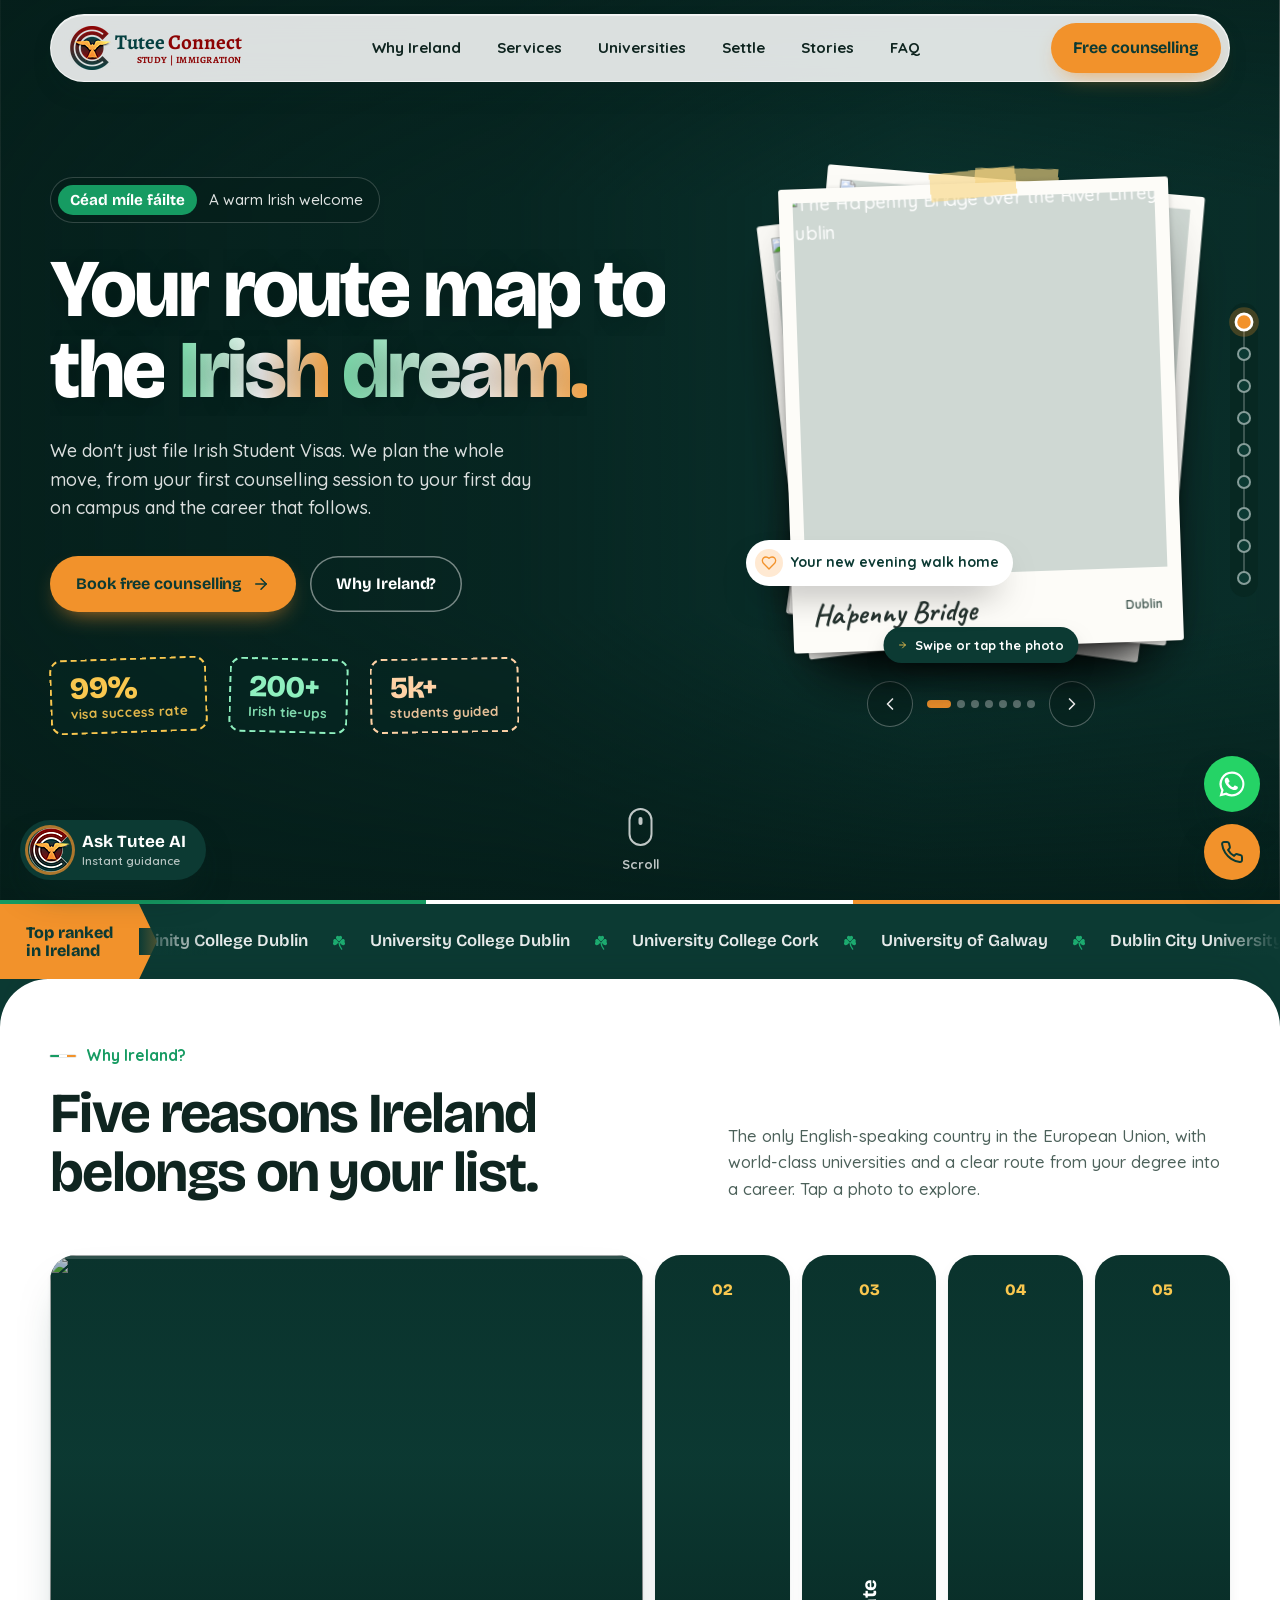
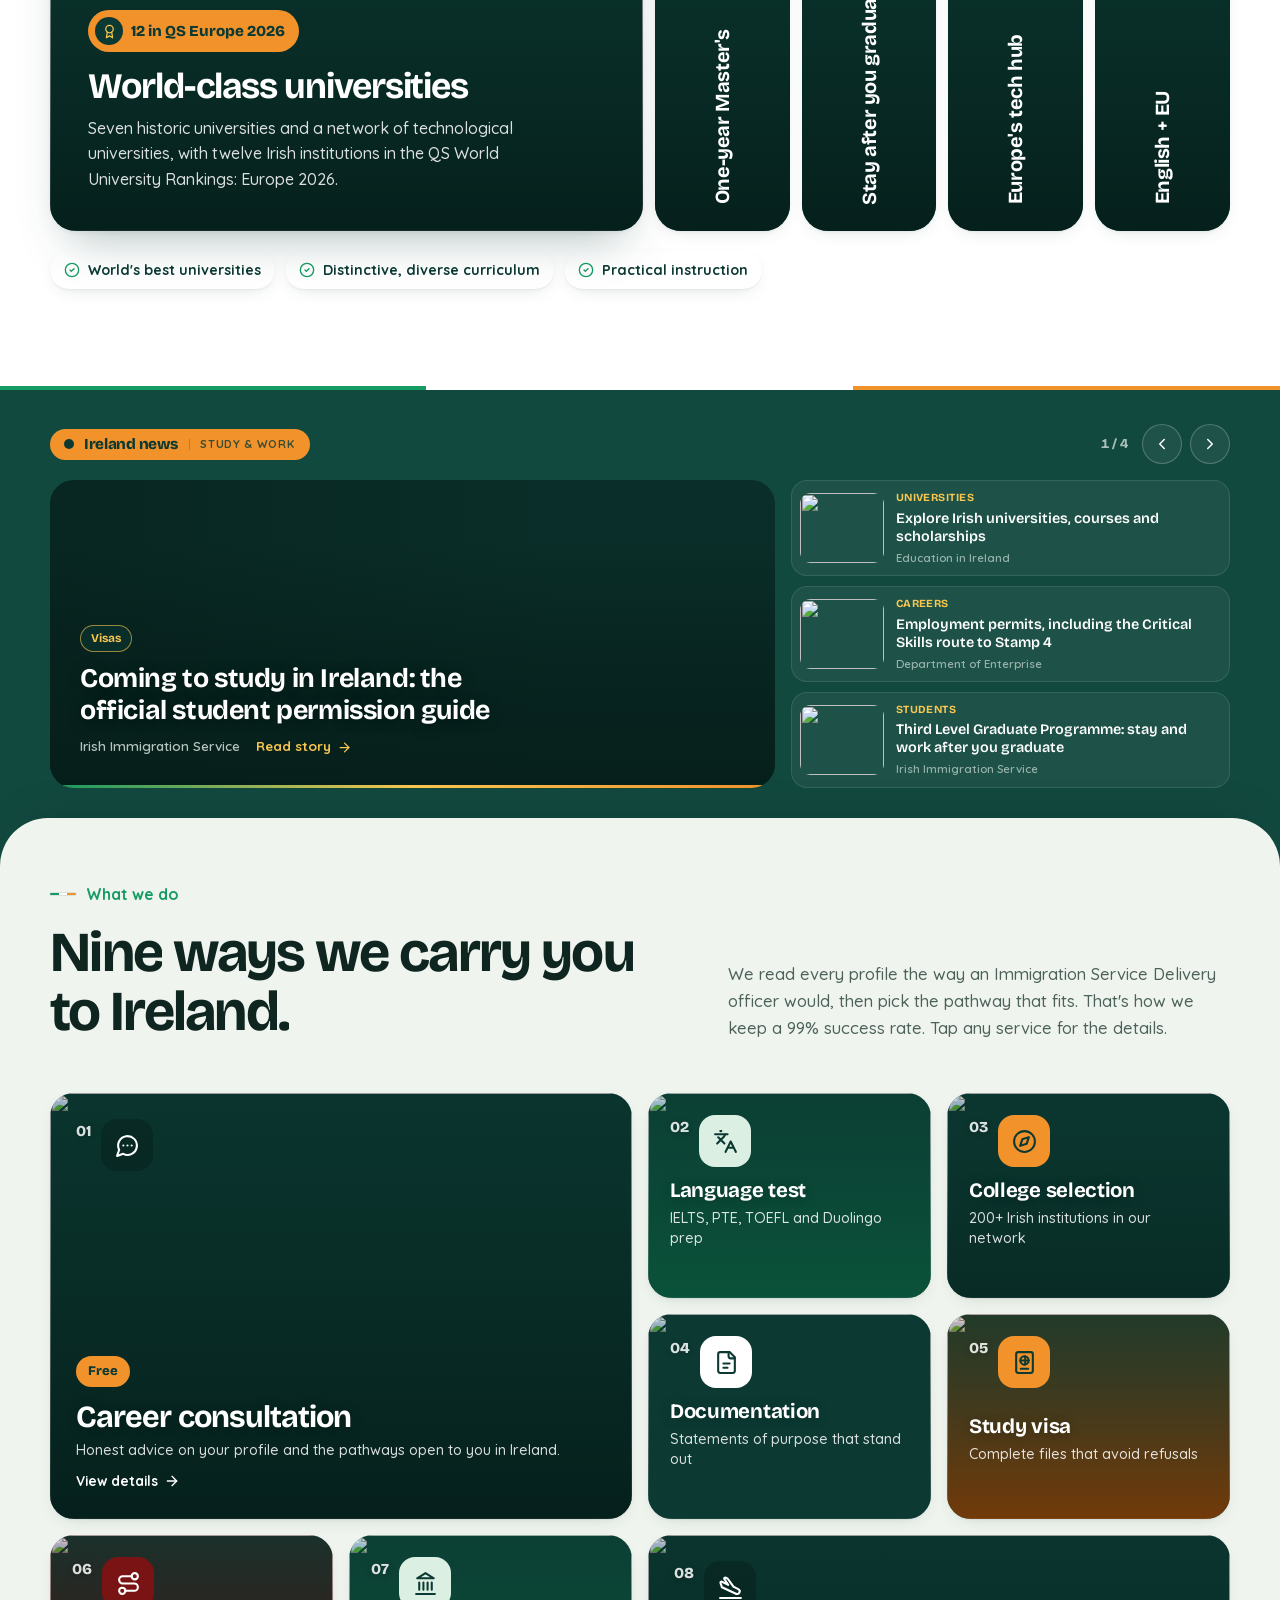
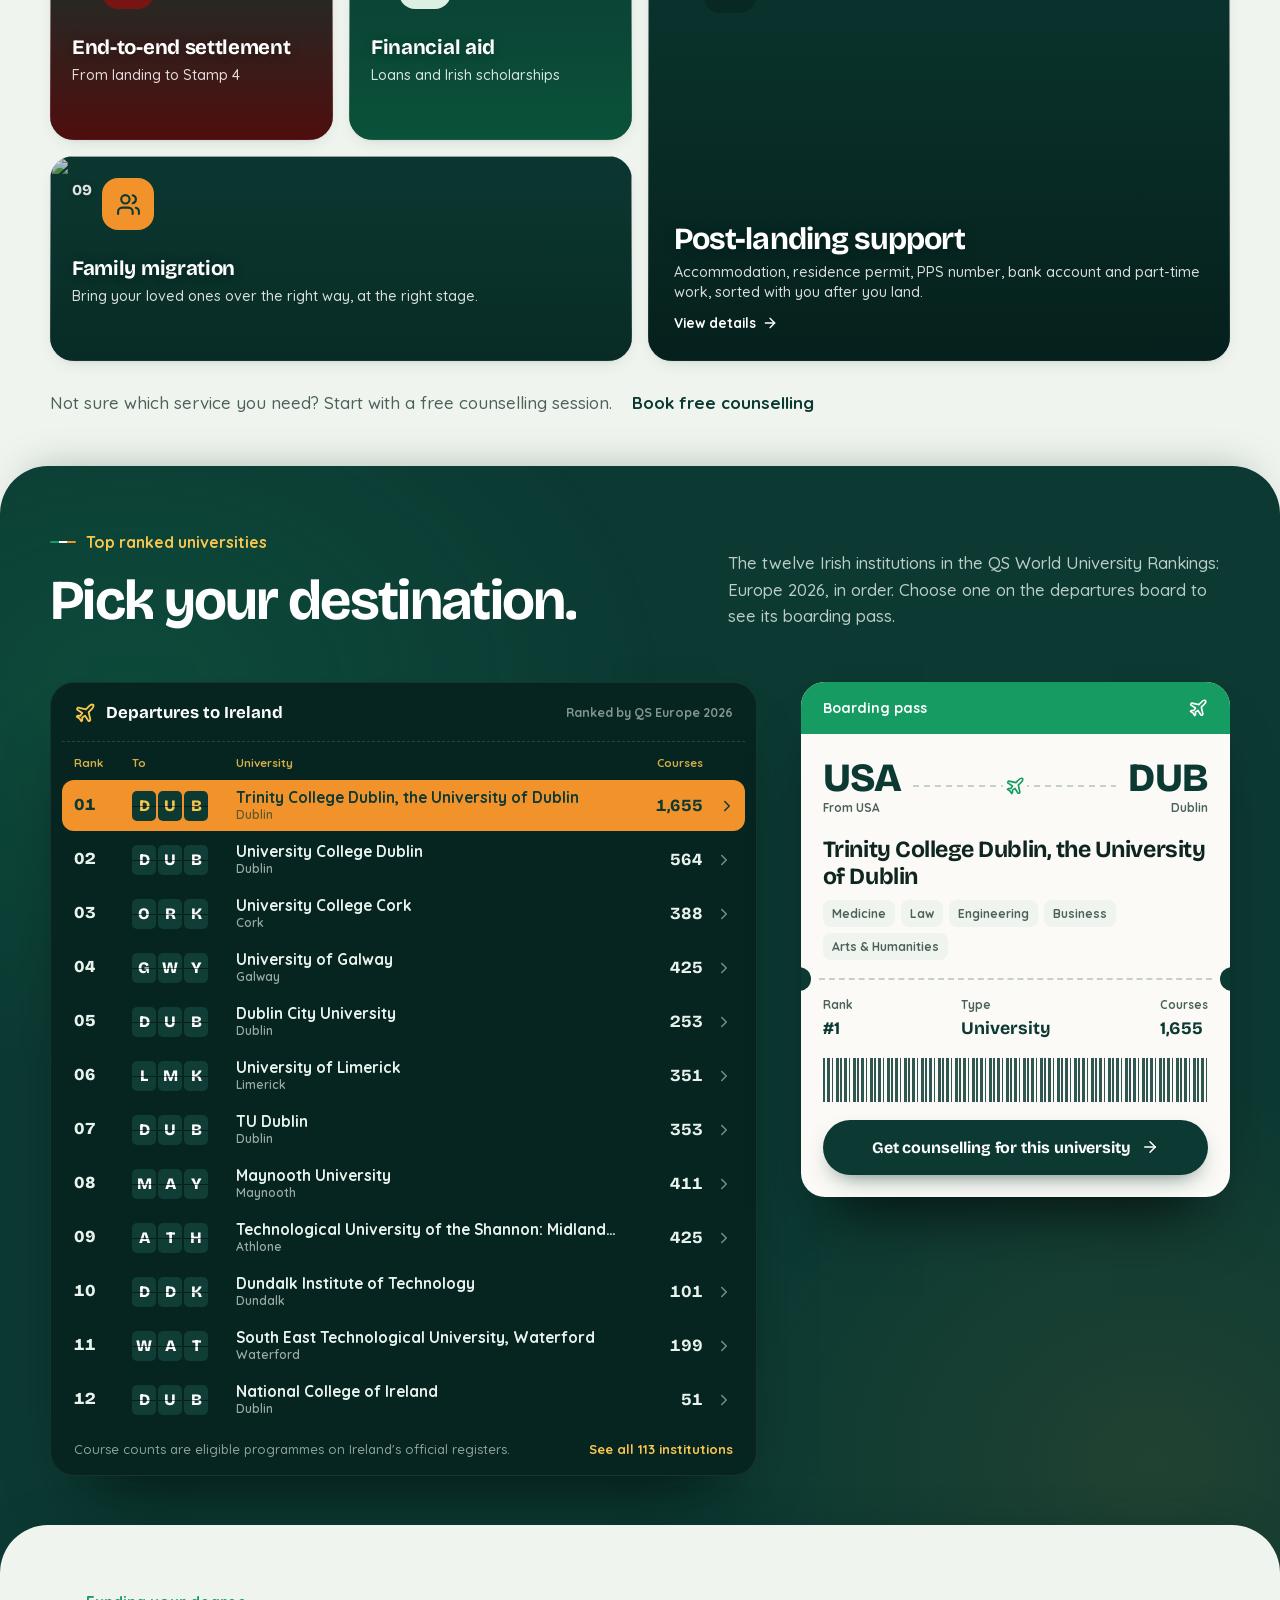
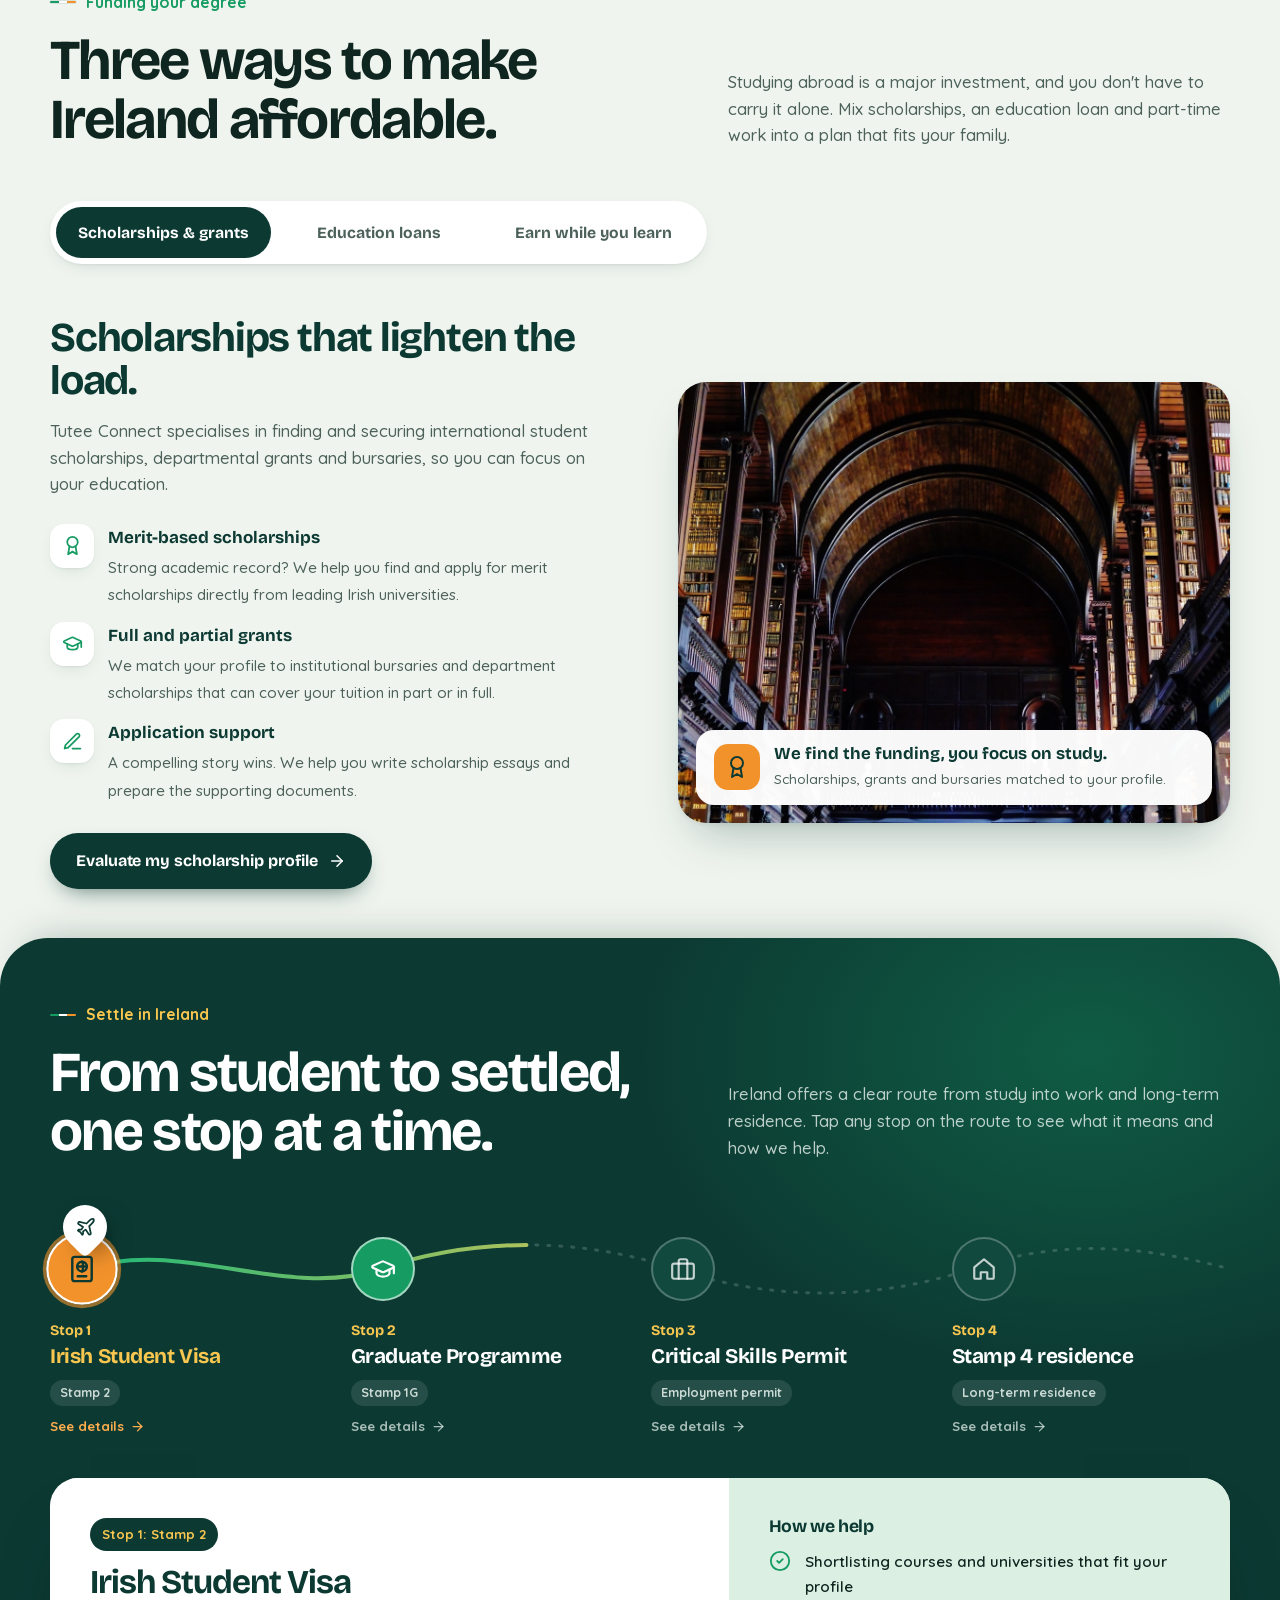
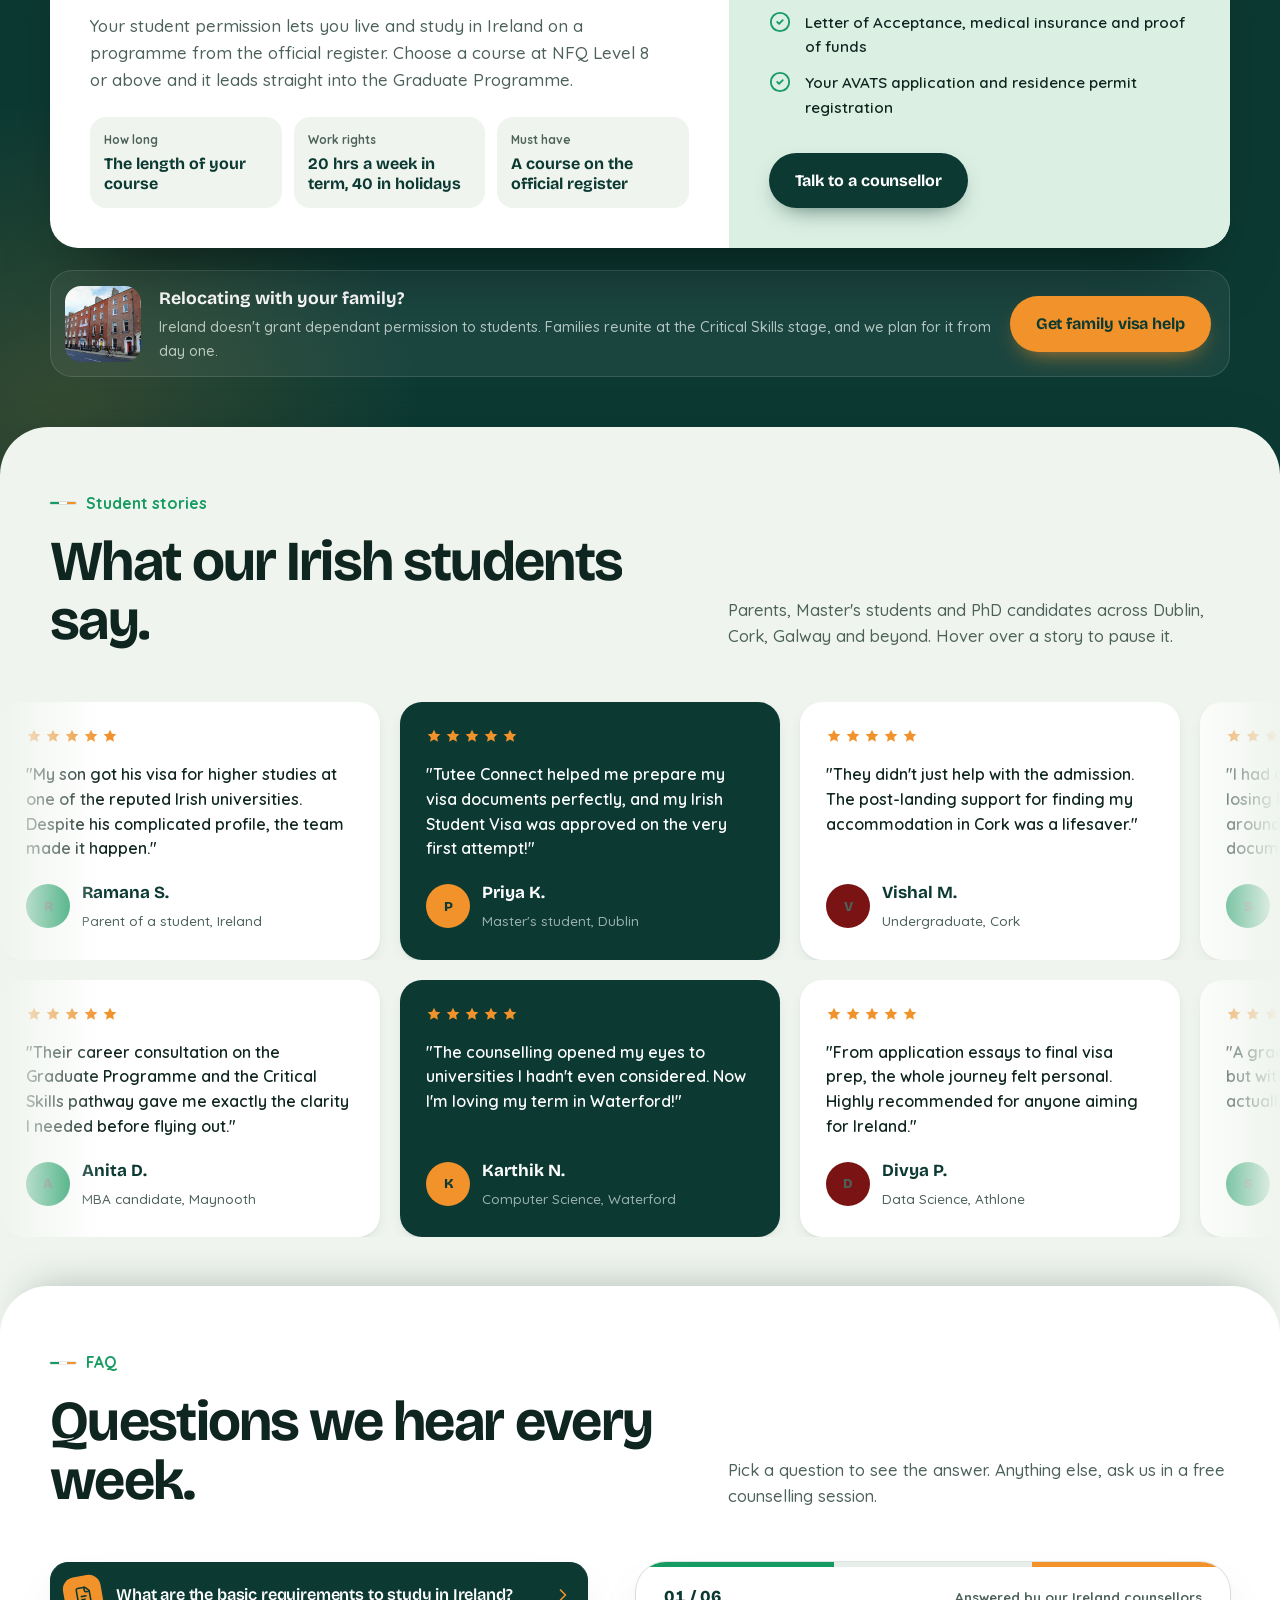
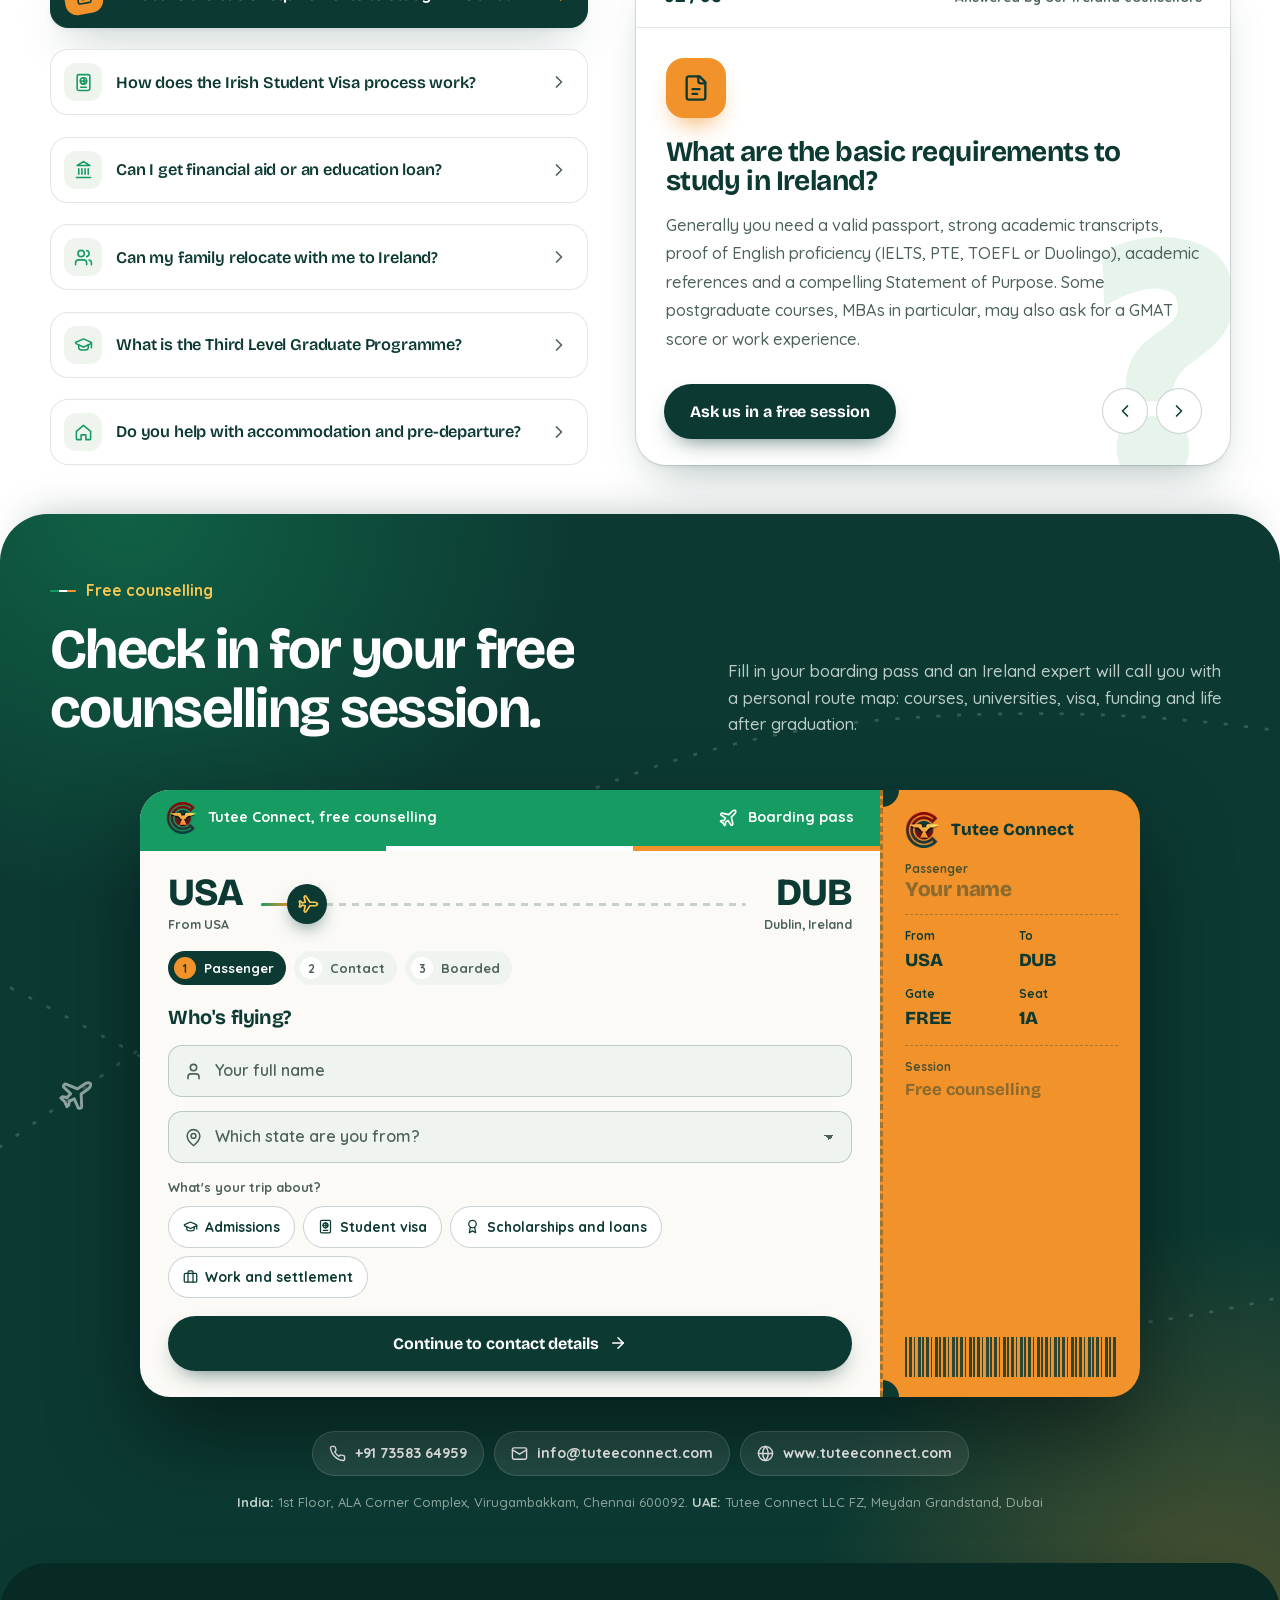
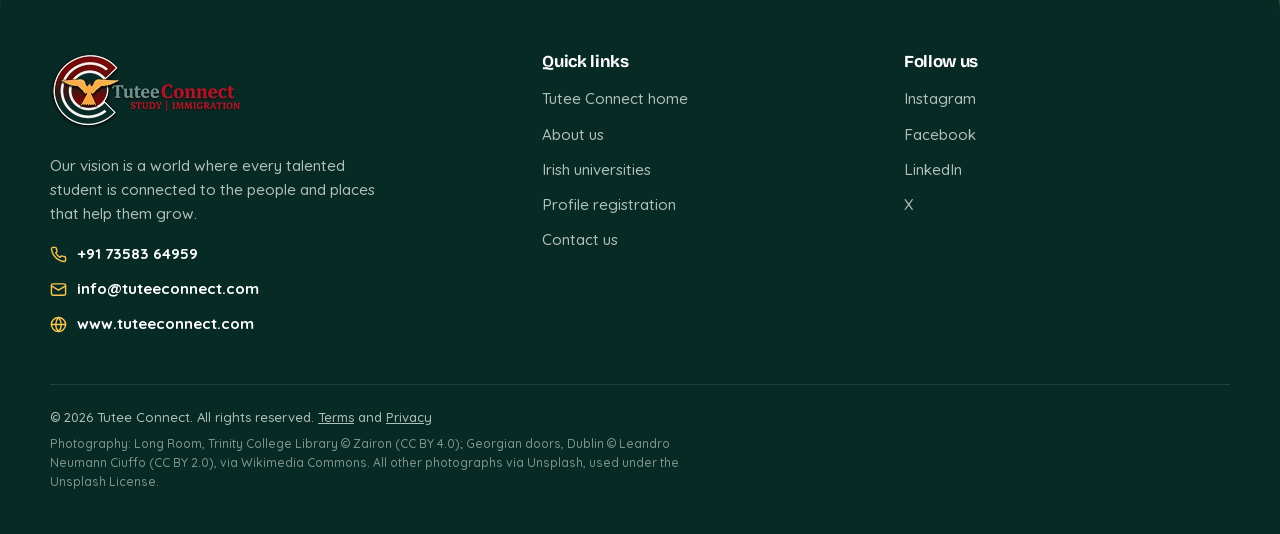
==== index.html @ f3177563 "News section Changed the UI for the news to a banner format with images." ====
<!DOCTYPE html>
<html lang="en" class="no-js">
<head>
  <meta charset="UTF-8">
  <meta name="viewport" content="width=device-width, initial-scale=1.0">
  <meta name="theme-color" content="#0c3a33">
  <title>Study in Ireland | Tutee Connect</title>
  <meta name="description" content="Ireland education experts. End-to-end guidance for Irish Student Visas, university admissions, scholarships, education loans and settlement, with a 99% visa success rate.">
  <link rel="icon" href="./assets/img/logo/favicon.ico" sizes="any">
  <link rel="icon" type="image/png" sizes="32x32" href="./assets/img/logo/favicon-32.png">
  <link rel="icon" type="image/png" sizes="192x192" href="./assets/img/logo/favicon-192.png">
  <link rel="apple-touch-icon" href="./assets/img/logo/apple-touch-icon.png">
  <meta property="og:type" content="website">
  <meta property="og:site_name" content="Tutee Connect">
  <meta property="og:title" content="Study in Ireland | Tutee Connect">
  <meta property="og:description" content="Ireland education experts. End-to-end guidance for Irish Student Visas, university admissions, scholarships, education loans and settlement, with a 99% visa success rate.">
  <meta property="og:image" content="./assets/img/logo/share.png">
  <meta property="og:image:width" content="1200">
  <meta property="og:image:height" content="630">
  <meta name="twitter:card" content="summary_large_image">
  <link rel="preconnect" href="https://fonts.googleapis.com">
  <link rel="preconnect" href="https://fonts.gstatic.com" crossorigin>
  <link rel="stylesheet" href="https://fonts.googleapis.com/css2?family=Alegreya:wght@700&family=Bricolage+Grotesque:opsz,wght@12..96,500..800&family=Caveat:wght@600;700&display=swap">
  <link rel="preload" href="./assets/fonts/quicksand-latin.woff2" as="font" type="font/woff2" crossorigin>
  <link rel="stylesheet" href="./assets/css/quicksand.css">
  <link rel="preconnect" href="https://images.unsplash.com">
  <link rel="stylesheet" href="./assets/css/site.css">
  <script src="./assets/js/boot.js"></script>
</head>
<body>
<a class="skip" href="#main">Skip to content</a>

<!-- Icon sprite -->
<svg width="0" height="0" style="position:absolute" aria-hidden="true" focusable="false">
  <defs>
    <symbol id="i-arrow" viewBox="0 0 24 24" fill="none" stroke="currentColor" stroke-width="2" stroke-linecap="round" stroke-linejoin="round"><path d="M5 12h14"/><path d="m12 5 7 7-7 7"/></symbol>
    <symbol id="i-menu" viewBox="0 0 24 24" fill="none" stroke="currentColor" stroke-width="2" stroke-linecap="round" stroke-linejoin="round"><path d="M4 7h16M4 12h16M4 17h10"/></symbol>
    <symbol id="i-x" viewBox="0 0 24 24" fill="none" stroke="currentColor" stroke-width="2" stroke-linecap="round" stroke-linejoin="round"><path d="M18 6 6 18M6 6l12 12"/></symbol>
    <symbol id="i-chev-r" viewBox="0 0 24 24" fill="none" stroke="currentColor" stroke-width="2" stroke-linecap="round" stroke-linejoin="round"><path d="m9 18 6-6-6-6"/></symbol>
    <symbol id="i-chev-l" viewBox="0 0 24 24" fill="none" stroke="currentColor" stroke-width="2" stroke-linecap="round" stroke-linejoin="round"><path d="m15 18-6-6 6-6"/></symbol>
    <symbol id="i-plus" viewBox="0 0 24 24" fill="none" stroke="currentColor" stroke-width="2.4" stroke-linecap="round" stroke-linejoin="round"><path d="M12 5v14M5 12h14"/></symbol>
    <symbol id="i-check" viewBox="0 0 24 24" fill="none" stroke="currentColor" stroke-width="3" stroke-linecap="round" stroke-linejoin="round"><path d="M20 6 9 17l-5-5"/></symbol>
    <symbol id="i-check-c" viewBox="0 0 24 24" fill="none" stroke="currentColor" stroke-width="2" stroke-linecap="round" stroke-linejoin="round"><circle cx="12" cy="12" r="10"/><path d="m9 12 2 2 4-4"/></symbol>
    <symbol id="i-alert" viewBox="0 0 24 24" fill="none" stroke="currentColor" stroke-width="2" stroke-linecap="round" stroke-linejoin="round"><circle cx="12" cy="12" r="10"/><path d="M12 8v4M12 16h.01"/></symbol>
    <symbol id="i-pin" viewBox="0 0 24 24" fill="none" stroke="currentColor" stroke-width="2" stroke-linecap="round" stroke-linejoin="round"><path d="M20 10c0 5-5.5 10.2-7.4 11.8a1 1 0 0 1-1.2 0C9.5 20.2 4 15 4 10a8 8 0 0 1 16 0"/><circle cx="12" cy="10" r="3"/></symbol>
    <symbol id="i-phone" viewBox="0 0 24 24" fill="none" stroke="currentColor" stroke-width="2" stroke-linecap="round" stroke-linejoin="round"><path d="M22 16.9v3a2 2 0 0 1-2.2 2 19.8 19.8 0 0 1-8.6-3.1 19.5 19.5 0 0 1-6-6A19.8 19.8 0 0 1 2.1 4.2 2 2 0 0 1 4.1 2h3a2 2 0 0 1 2 1.7c.1 1 .4 1.9.7 2.8a2 2 0 0 1-.5 2.1L8.1 9.9a16 16 0 0 0 6 6l1.3-1.3a2 2 0 0 1 2.1-.4c.9.3 1.8.6 2.8.7a2 2 0 0 1 1.7 2z"/></symbol>
    <symbol id="i-whatsapp" viewBox="0 0 24 24" fill="currentColor"><path d="M12 2a10 10 0 0 0-8.6 15.1L2 22l5-1.3A10 10 0 1 0 12 2zm0 1.8a8.2 8.2 0 1 1-4.2 15.2l-.3-.2-3 .8.8-2.9-.2-.3A8.2 8.2 0 0 1 12 3.8z"/><path d="M8.9 7.4c-.2-.5-.4-.5-.6-.5h-.5c-.2 0-.5.1-.7.3-.3.3-.9.9-.9 2.2s.9 2.5 1 2.7c.1.2 1.8 2.9 4.5 4 2.2.9 2.7.7 3.1.6.5 0 1.5-.6 1.7-1.2.2-.6.2-1.1.2-1.2-.1-.1-.2-.2-.5-.3l-1.7-.8c-.2-.1-.4-.1-.6.1l-.8 1c-.1.2-.3.2-.5.1-.3-.1-1.1-.4-2-1.3-.8-.7-1.3-1.5-1.4-1.8-.2-.3 0-.4.1-.5l.4-.4.3-.4c.1-.2 0-.3 0-.5z"/></symbol>
    <symbol id="i-mail" viewBox="0 0 24 24" fill="none" stroke="currentColor" stroke-width="2" stroke-linecap="round" stroke-linejoin="round"><rect x="2" y="4" width="20" height="16" rx="2"/><path d="m22 7-10 6L2 7"/></symbol>
    <symbol id="i-user" viewBox="0 0 24 24" fill="none" stroke="currentColor" stroke-width="2" stroke-linecap="round" stroke-linejoin="round"><path d="M19 21v-2a4 4 0 0 0-4-4H9a4 4 0 0 0-4 4v2"/><circle cx="12" cy="7" r="4"/></symbol>
    <symbol id="i-globe" viewBox="0 0 24 24" fill="none" stroke="currentColor" stroke-width="2" stroke-linecap="round" stroke-linejoin="round"><circle cx="12" cy="12" r="10"/><path d="M12 2a14.5 14.5 0 0 0 0 20 14.5 14.5 0 0 0 0-20M2 12h20"/></symbol>
    <symbol id="i-send" viewBox="0 0 24 24" fill="none" stroke="currentColor" stroke-width="2" stroke-linecap="round" stroke-linejoin="round"><path d="M14.5 21.7a.5.5 0 0 0 .9 0L22 2.6a.5.5 0 0 0-.6-.6L2.3 8.6a.5.5 0 0 0 0 .9l7.9 3.2a2 2 0 0 1 1.1 1.1z"/><path d="M21.9 2.1 11 13"/></symbol>
    <symbol id="i-refresh" viewBox="0 0 24 24" fill="none" stroke="currentColor" stroke-width="2" stroke-linecap="round" stroke-linejoin="round"><path d="M3 12a9 9 0 1 0 9-9 9.8 9.8 0 0 0-6.7 2.7L3 8"/><path d="M3 3v5h5"/></symbol>
    <symbol id="i-msg" viewBox="0 0 24 24" fill="none" stroke="currentColor" stroke-width="2" stroke-linecap="round" stroke-linejoin="round"><path d="M7.9 20A9 9 0 1 0 4 16.1L2 22Z"/><path d="M8 12h.01M12 12h.01M16 12h.01"/></symbol>
    <symbol id="i-lang" viewBox="0 0 24 24" fill="none" stroke="currentColor" stroke-width="2" stroke-linecap="round" stroke-linejoin="round"><path d="m5 8 6 6M4 14l6-6 2-3M2 5h12M7 2h1M22 22l-5-10-5 10M14 18h6"/></symbol>
    <symbol id="i-compass" viewBox="0 0 24 24" fill="none" stroke="currentColor" stroke-width="2" stroke-linecap="round" stroke-linejoin="round"><circle cx="12" cy="12" r="10"/><path d="m16.2 7.8-2.1 6.3-6.3 2.1 2.1-6.3z"/></symbol>
    <symbol id="i-file" viewBox="0 0 24 24" fill="none" stroke="currentColor" stroke-width="2" stroke-linecap="round" stroke-linejoin="round"><path d="M15 2H6a2 2 0 0 0-2 2v16a2 2 0 0 0 2 2h12a2 2 0 0 0 2-2V7Z"/><path d="M14 2v4a2 2 0 0 0 2 2h4M9 13h6M9 17h4"/></symbol>
    <symbol id="i-passport" viewBox="0 0 24 24" fill="none" stroke="currentColor" stroke-width="2" stroke-linecap="round" stroke-linejoin="round"><rect x="4" y="2" width="16" height="20" rx="2"/><circle cx="12" cy="10" r="4"/><path d="M8 10h8M12 6c1.2 1.2 1.2 6.8 0 8M8.5 18h7"/></symbol>
    <symbol id="i-route" viewBox="0 0 24 24" fill="none" stroke="currentColor" stroke-width="2" stroke-linecap="round" stroke-linejoin="round"><circle cx="6" cy="19" r="3"/><path d="M9 19h8.5a3.5 3.5 0 0 0 0-7h-11a3.5 3.5 0 0 1 0-7H15"/><circle cx="18" cy="5" r="3"/></symbol>
    <symbol id="i-landmark" viewBox="0 0 24 24" fill="none" stroke="currentColor" stroke-width="2" stroke-linecap="round" stroke-linejoin="round"><path d="M3 22h18M6 18v-7M10 18v-7M14 18v-7M18 18v-7M12 2l8 5H4z"/></symbol>
    <symbol id="i-landing" viewBox="0 0 24 24" fill="none" stroke="currentColor" stroke-width="2" stroke-linecap="round" stroke-linejoin="round"><path d="M2 22h20"/><path d="M3.8 11.8 2.4 7.7a1 1 0 0 1 1.4-1.2l2.6 1.3 3.4 1.7L6 3.8a1 1 0 0 1 1.4-1.2l2 1 5.4 7.6 4.6 2.3a2.5 2.5 0 0 1-2.2 4.5z"/></symbol>
    <symbol id="i-users" viewBox="0 0 24 24" fill="none" stroke="currentColor" stroke-width="2" stroke-linecap="round" stroke-linejoin="round"><path d="M16 21v-2a4 4 0 0 0-4-4H6a4 4 0 0 0-4 4v2"/><circle cx="9" cy="7" r="4"/><path d="M16 3.1a4 4 0 0 1 0 7.8M22 21v-2a4 4 0 0 0-3-3.9"/></symbol>
    <symbol id="i-cap" viewBox="0 0 24 24" fill="none" stroke="currentColor" stroke-width="2" stroke-linecap="round" stroke-linejoin="round"><path d="M21.4 10.9a1 1 0 0 0 0-1.8L12.8 5.2a2 2 0 0 0-1.7 0L2.6 9.1a1 1 0 0 0 0 1.8l8.6 3.9a2 2 0 0 0 1.7 0z"/><path d="M22 10v6M6 12.5V16a6 3 0 0 0 12 0v-3.5"/></symbol>
    <symbol id="i-briefcase" viewBox="0 0 24 24" fill="none" stroke="currentColor" stroke-width="2" stroke-linecap="round" stroke-linejoin="round"><rect x="2" y="7" width="20" height="14" rx="2"/><path d="M16 21V5a2 2 0 0 0-2-2h-4a2 2 0 0 0-2 2v16"/></symbol>
    <symbol id="i-home" viewBox="0 0 24 24" fill="none" stroke="currentColor" stroke-width="2" stroke-linecap="round" stroke-linejoin="round"><path d="M3 10.5 12 3l9 7.5V20a1 1 0 0 1-1 1h-5v-6H9v6H4a1 1 0 0 1-1-1z"/></symbol>
    <symbol id="i-award" viewBox="0 0 24 24" fill="none" stroke="currentColor" stroke-width="2" stroke-linecap="round" stroke-linejoin="round"><circle cx="12" cy="8" r="6"/><path d="M15.5 12.9 17 22l-5-3-5 3 1.5-9.1"/></symbol>
    <symbol id="i-pen" viewBox="0 0 24 24" fill="none" stroke="currentColor" stroke-width="2" stroke-linecap="round" stroke-linejoin="round"><path d="M12 20h9"/><path d="M16.4 3.6a2.1 2.1 0 1 1 3 3L7 19l-4 1 1-4Z"/></symbol>
    <symbol id="i-clock" viewBox="0 0 24 24" fill="none" stroke="currentColor" stroke-width="2" stroke-linecap="round" stroke-linejoin="round"><circle cx="12" cy="12" r="10"/><path d="M12 6v6l4 2"/></symbol>
    <symbol id="i-trend" viewBox="0 0 24 24" fill="none" stroke="currentColor" stroke-width="2" stroke-linecap="round" stroke-linejoin="round"><path d="M22 7 13.5 15.5 8.5 10.5 2 17"/><path d="M16 7h6v6"/></symbol>
    <symbol id="i-shield" viewBox="0 0 24 24" fill="none" stroke="currentColor" stroke-width="2" stroke-linecap="round" stroke-linejoin="round"><path d="M20 13c0 5-3.5 7.5-7.7 9a1 1 0 0 1-.7 0C7.5 20.5 4 18 4 13V6a1 1 0 0 1 1-1c2 0 4.5-1.2 6.2-2.7a1.2 1.2 0 0 1 1.5 0C14.5 3.8 17 5 19 5a1 1 0 0 1 1 1z"/><path d="m9 12 2 2 4-4"/></symbol>
    <symbol id="i-heart" viewBox="0 0 24 24" fill="none" stroke="currentColor" stroke-width="2" stroke-linecap="round" stroke-linejoin="round"><path d="M19 14c1.5-1.5 3-3.2 3-5.5A5.5 5.5 0 0 0 16.5 3c-1.8 0-3 .5-4.5 2-1.5-1.5-2.7-2-4.5-2A5.5 5.5 0 0 0 2 8.5c0 2.3 1.5 4 3 5.5l7 7Z"/></symbol>
    <symbol id="i-flask" viewBox="0 0 24 24" fill="none" stroke="currentColor" stroke-width="2" stroke-linecap="round" stroke-linejoin="round"><path d="M10 2v7.5L4.5 19A2 2 0 0 0 6.2 22h11.6a2 2 0 0 0 1.7-3L14 9.5V2M8.5 2h7M7 16h10"/></symbol>
    <symbol id="i-book" viewBox="0 0 24 24" fill="none" stroke="currentColor" stroke-width="2" stroke-linecap="round" stroke-linejoin="round"><path d="M2 4h6a4 4 0 0 1 4 4v14a3 3 0 0 0-3-3H2zM22 4h-6a4 4 0 0 0-4 4v14a3 3 0 0 1 3-3h7z"/></symbol>
    <symbol id="i-plane" viewBox="0 0 24 24" fill="none" stroke="currentColor" stroke-width="2" stroke-linecap="round" stroke-linejoin="round"><path d="M17.8 19.2 16 11l3.5-3.5C21 6 21.5 4 21 3c-1-.5-3 0-4.5 1.5L13 8 4.8 6.2c-.5-.1-.9.1-1.1.5l-.3.5c-.2.5-.1 1 .3 1.3L9 12l-2 3H4l-1 1 3 2 2 3 1-1v-3l3-2 3.5 5.3c.3.4.8.5 1.3.3l.5-.2c.4-.3.6-.7.5-1.2z"/></symbol>
    <symbol id="i-up" viewBox="0 0 24 24" fill="none" stroke="currentColor" stroke-width="2" stroke-linecap="round" stroke-linejoin="round"><path d="m5 12 7-7 7 7M12 19V5"/></symbol>
    <symbol id="i-star" viewBox="0 0 24 24"><path fill="currentColor" d="M12 2.5l2.9 6 6.6.9-4.8 4.6 1.2 6.5L12 17.4l-5.9 3.1 1.2-6.5L2.5 9.4l6.6-.9z"/></symbol>
    <symbol id="i-shamrock" viewBox="0 0 24 24"><g fill="currentColor"><path d="M12 11.2C9.6 9.5 7.9 8 7.9 6.1a2.3 2.3 0 0 1 4.1-1.4 2.3 2.3 0 0 1 4.1 1.4c0 1.9-1.7 3.4-4.1 5.1z"/><path d="M11.4 12.6c-1.9 2.2-3.6 3.8-5.5 3.6a2.3 2.3 0 0 1-1-4.2 2.3 2.3 0 0 1 1.6-3.9c1.9.2 3.3 2 4.9 4.5z"/><path d="M12.6 12.6c1.9 2.2 3.6 3.8 5.5 3.6a2.3 2.3 0 0 0 1-4.2 2.3 2.3 0 0 0-1.6-3.9c-1.9.2-3.3 2-4.9 4.5z"/></g><path d="M12 12.5c.3 3.6 1.4 6.6 3.6 9" fill="none" stroke="currentColor" stroke-width="1.8" stroke-linecap="round"/></symbol>
    <symbol id="i-knot" viewBox="0 0 100 100" fill="none" stroke="currentColor" stroke-width="3" stroke-linecap="round"><g id="knot-arm"><path d="M50 50c0-12 9-20 19-20s16 7 16 15-6 13-12 13-10-4-10-9 3-7 6-7"/></g><use href="#knot-arm" transform="rotate(120 50 50)"/><use href="#knot-arm" transform="rotate(240 50 50)"/><circle cx="50" cy="50" r="46" stroke-dasharray="2 7"/></symbol>
  </defs>
</svg>

<div class="progress" aria-hidden="true"></div>

<header class="header" data-header>
  <div class="wrap">
    <div class="header__bar">
      <a class="header__logo" href="./index.html" data-scroll-to="top" aria-label="Tutee Connect home"><img class="header__mark" src="./assets/img/logo/icon-44.png" srcset="./assets/img/logo/icon-44.png 1x, ./assets/img/logo/icon-88.png 2x, ./assets/img/logo/icon-132.png 3x" alt="" width="44" height="44"><span class="wordmark" aria-hidden="true"><span class="wordmark__name"><b>Tutee</b> <i>Connect</i></span><span class="wordmark__tag">STUDY | IMMIGRATION</span></span></a>
      <nav class="nav" aria-label="Main">
        <a href="#why" data-scroll-to="why" data-nav="why">Why Ireland</a>
        <a href="#services" data-scroll-to="services" data-nav="services">Services</a>
        <a href="#universities" data-scroll-to="universities" data-nav="universities">Universities</a>
        <a href="#relocate" data-scroll-to="relocate" data-nav="relocate">Settle</a>
        <a href="#testimonials" data-scroll-to="testimonials" data-nav="testimonials">Stories</a>
        <a href="#faq" data-scroll-to="faq" data-nav="faq">FAQ</a>
      </nav>
      <a class="btn header__cta" href="#contact" data-scroll-to="contact">Free counselling</a>
      <button class="menu-btn" type="button" data-menu-open aria-label="Open menu" aria-expanded="false"><svg><use href="#i-menu"/></svg></button>
    </div>
  </div>
</header>

<div class="drawer" data-drawer aria-hidden="true">
  <div class="drawer__scrim" data-menu-close></div>
  <div class="drawer__panel" role="dialog" aria-label="Menu">
    <div class="drawer__top"><span>Menu</span><button class="drawer__close" type="button" data-menu-close aria-label="Close menu"><svg><use href="#i-x"/></svg></button></div>
    <nav aria-label="Mobile">
      <a href="#why" data-scroll-to="why">Why Ireland</a>
      <a href="#services" data-scroll-to="services">Services</a>
      <a href="#universities" data-scroll-to="universities">Universities</a>
      <a href="#relocate" data-scroll-to="relocate">Settle in Ireland</a>
      <a href="#testimonials" data-scroll-to="testimonials">Stories</a>
      <a href="#faq" data-scroll-to="faq">FAQ</a>
    </nav>
    <a class="btn btn--block" href="#contact" data-scroll-to="contact">Free counselling</a>
  </div>
</div>

<nav class="rail" data-rail aria-label="Page sections">
  <i class="rail__fill"></i>
  <ol>
    <li><a href="#home" data-scroll-to="home"><span>Welcome</span></a></li>
    <li><a href="#why" data-scroll-to="why"><span>Why Ireland</span></a></li>
    <li><a href="#services" data-scroll-to="services"><span>What we do</span></a></li>
    <li><a href="#universities" data-scroll-to="universities"><span>Universities</span></a></li>
    <li><a href="#funding" data-scroll-to="funding"><span>Funding</span></a></li>
    <li><a href="#relocate" data-scroll-to="relocate"><span>Settle</span></a></li>
    <li><a href="#testimonials" data-scroll-to="testimonials"><span>Stories</span></a></li>
    <li><a href="#faq" data-scroll-to="faq"><span>FAQ</span></a></li>
    <li><a href="#contact" data-scroll-to="contact"><span>Free counselling</span></a></li>
  </ol>
</nav>

<main id="main">

<!-- ======================= HERO ======================= -->
<section class="hero" id="home" data-hero data-dark>
  <div class="hero__bg" aria-hidden="true" data-hero-fx>
    <img crossorigin="anonymous" src="https://images.unsplash.com/photo-1591387091135-1bd5a83d27ab?auto=format&fit=crop&q=80&w=2560" srcset="https://images.unsplash.com/photo-1591387091135-1bd5a83d27ab?auto=format&fit=crop&q=80&w=1280 1280w, https://images.unsplash.com/photo-1591387091135-1bd5a83d27ab?auto=format&fit=crop&q=80&w=1920 1920w, https://images.unsplash.com/photo-1591387091135-1bd5a83d27ab?auto=format&fit=crop&q=80&w=2560 2560w, https://images.unsplash.com/photo-1591387091135-1bd5a83d27ab?auto=format&fit=crop&q=80&w=3400 3400w" sizes="100vw" alt="" fetchpriority="high">
  </div>
  <div class="hero__shade" aria-hidden="true"></div>

  <div class="wrap">
    <div class="hero__grid">
      <div class="hero__copy">
        <p class="hero__welcome"><b lang="ga">Céad míle fáilte</b> A warm Irish welcome</p>
        <h1 class="h-xl split" data-split>Your route map to the <span class="tri">Irish dream.</span></h1>
        <p class="hero__lede" data-reveal style="--d:500">We don't just file Irish Student Visas. We plan the whole move, from your first counselling session to your first day on campus and the career that follows.</p>
        <div class="hero__ctas" data-reveal style="--d:650">
          <a class="btn" href="#contact" data-scroll-to="contact" data-magnetic>Book free counselling <svg><use href="#i-arrow"/></svg></a>
          <a class="btn btn--ghost" href="#why" data-scroll-to="why">Why Ireland?</a>
        </div>
        <div class="stamps" data-stamps>
          <div class="stamp"><strong data-count="99" data-suffix="%">99%</strong><span>visa success rate</span></div>
          <div class="stamp"><strong data-count="200" data-suffix="+">200+</strong><span>Irish tie-ups</span></div>
          <div class="stamp"><strong data-count="5" data-suffix="k+">5k+</strong><span>students guided</span></div>
        </div>
      </div>

      <div class="deck" data-deck data-reveal="scale" style="--d:300">
        <div class="deck__stage" data-deck-stage tabindex="0" role="group" aria-roledescription="carousel" aria-label="Photos of Ireland. Swipe, click or use the arrow keys to see the next photo.">
          <figure class="polaroid" data-place="Dublin" data-line="Your new evening walk home"><div class="polaroid__img"><img src="https://images.unsplash.com/photo-1663509851482-56ffbd1cf076?auto=format&fit=crop&w=800&h=860&q=72" srcset="https://images.unsplash.com/photo-1663509851482-56ffbd1cf076?auto=format&fit=crop&w=400&h=430&q=72 400w, https://images.unsplash.com/photo-1663509851482-56ffbd1cf076?auto=format&fit=crop&w=600&h=645&q=72 600w, https://images.unsplash.com/photo-1663509851482-56ffbd1cf076?auto=format&fit=crop&w=800&h=860&q=72 800w" sizes="(max-width: 900px) min(80vw, 330px), 390px" alt="The Ha'penny Bridge over the River Liffey, Dublin" draggable="false"></div><figcaption><span>Ha'penny Bridge</span><small>Dublin</small></figcaption></figure>
          <figure class="polaroid" data-place="Trinity College" data-line="Lectures on a campus founded in 1592"><div class="polaroid__img"><img decoding="async" src="https://images.unsplash.com/photo-1651348317504-9513c52e155c?auto=format&fit=crop&w=800&h=860&q=72" srcset="https://images.unsplash.com/photo-1651348317504-9513c52e155c?auto=format&fit=crop&w=400&h=430&q=72 400w, https://images.unsplash.com/photo-1651348317504-9513c52e155c?auto=format&fit=crop&w=600&h=645&q=72 600w, https://images.unsplash.com/photo-1651348317504-9513c52e155c?auto=format&fit=crop&w=800&h=860&q=72 800w" sizes="(max-width: 900px) min(80vw, 330px), 390px" alt="The Campanile at Trinity College Dublin" draggable="false" loading="lazy"></div><figcaption><span>Trinity College</span><small>Dublin</small></figcaption></figure>
          <figure class="polaroid" data-place="Galway" data-line="Weekend plans, sorted"><div class="polaroid__img"><img decoding="async" src="https://images.unsplash.com/photo-1511121798969-a32ea4d37a09?auto=format&fit=crop&w=800&h=860&q=72" srcset="https://images.unsplash.com/photo-1511121798969-a32ea4d37a09?auto=format&fit=crop&w=400&h=430&q=72 400w, https://images.unsplash.com/photo-1511121798969-a32ea4d37a09?auto=format&fit=crop&w=600&h=645&q=72 600w, https://images.unsplash.com/photo-1511121798969-a32ea4d37a09?auto=format&fit=crop&w=800&h=860&q=72 800w" sizes="(max-width: 900px) min(80vw, 330px), 390px" alt="Colourful houses along the Long Walk, Galway" draggable="false" loading="lazy"></div><figcaption><span>The Long Walk</span><small>Galway</small></figcaption></figure>
          <figure class="polaroid" data-place="Connemara" data-line="Day trips straight out of a fairytale"><div class="polaroid__img"><img decoding="async" src="https://images.unsplash.com/photo-1686586351889-3dd1d9562913?auto=format&fit=crop&w=800&h=860&q=72" srcset="https://images.unsplash.com/photo-1686586351889-3dd1d9562913?auto=format&fit=crop&w=400&h=430&q=72 400w, https://images.unsplash.com/photo-1686586351889-3dd1d9562913?auto=format&fit=crop&w=600&h=645&q=72 600w, https://images.unsplash.com/photo-1686586351889-3dd1d9562913?auto=format&fit=crop&w=800&h=860&q=72 800w" sizes="(max-width: 900px) min(80vw, 330px), 390px" alt="Kylemore Abbey beside its lake in Connemara" draggable="false" loading="lazy"></div><figcaption><span>Kylemore Abbey</span><small>Connemara</small></figcaption></figure>
          <figure class="polaroid" data-place="Cork" data-line="Ireland's most colourful harbour"><div class="polaroid__img"><img decoding="async" src="https://images.unsplash.com/photo-1590089415225-401ed6f9db8e?auto=format&fit=crop&w=800&h=860&q=72" srcset="https://images.unsplash.com/photo-1590089415225-401ed6f9db8e?auto=format&fit=crop&w=400&h=430&q=72 400w, https://images.unsplash.com/photo-1590089415225-401ed6f9db8e?auto=format&fit=crop&w=600&h=645&q=72 600w, https://images.unsplash.com/photo-1590089415225-401ed6f9db8e?auto=format&fit=crop&w=800&h=860&q=72 800w" sizes="(max-width: 900px) min(80vw, 330px), 390px" alt="Colourful houses and the cathedral at Cobh, County Cork" draggable="false" loading="lazy"></div><figcaption><span>Cobh</span><small>County Cork</small></figcaption></figure>
          <figure class="polaroid" data-place="Kerry" data-line="Road trip after exams?"><div class="polaroid__img"><img decoding="async" src="https://images.unsplash.com/photo-1596039677662-90c00fbde9b5?auto=format&fit=crop&w=800&h=860&q=72" srcset="https://images.unsplash.com/photo-1596039677662-90c00fbde9b5?auto=format&fit=crop&w=400&h=430&q=72 400w, https://images.unsplash.com/photo-1596039677662-90c00fbde9b5?auto=format&fit=crop&w=600&h=645&q=72 600w, https://images.unsplash.com/photo-1596039677662-90c00fbde9b5?auto=format&fit=crop&w=800&h=860&q=72 800w" sizes="(max-width: 900px) min(80vw, 330px), 390px" alt="Green fields above the coast on the Ring of Kerry" draggable="false" loading="lazy"></div><figcaption><span>Ring of Kerry</span><small>County Kerry</small></figcaption></figure>
          <figure class="polaroid" data-place="Galway Bay" data-line="Castles on your doorstep"><div class="polaroid__img"><img decoding="async" src="https://images.unsplash.com/photo-1572998124463-e2dbc434797a?auto=format&fit=crop&w=800&h=860&q=72" srcset="https://images.unsplash.com/photo-1572998124463-e2dbc434797a?auto=format&fit=crop&w=400&h=430&q=72 400w, https://images.unsplash.com/photo-1572998124463-e2dbc434797a?auto=format&fit=crop&w=600&h=645&q=72 600w, https://images.unsplash.com/photo-1572998124463-e2dbc434797a?auto=format&fit=crop&w=800&h=860&q=72 800w" sizes="(max-width: 900px) min(80vw, 330px), 390px" alt="Dunguaire Castle on the shore of Galway Bay" draggable="false" loading="lazy"></div><figcaption><span>Dunguaire Castle</span><small>Galway Bay</small></figcaption></figure>
          <span class="deck__hint" aria-hidden="true"><svg><use href="#i-arrow"/></svg>Swipe or tap the photo</span>
        </div>
        <span class="pin-chip pin-chip--b" aria-live="polite"><i><svg><use href="#i-heart"/></svg></i><span data-deck-place>Your new evening walk home</span></span>
        <div class="deck__ui">
          <button class="deck__btn" type="button" data-deck-prev aria-label="Previous photo"><svg><use href="#i-chev-l"/></svg></button>
          <div class="deck__dots" data-deck-dots></div>
          <button class="deck__btn" type="button" data-deck-next aria-label="Next photo"><svg><use href="#i-chev-r"/></svg></button>
        </div>
      </div>
    </div>
  </div>
  <a class="scroll-cue" href="#why" data-scroll-to="why" aria-label="Scroll to Why Ireland"><span></span>Scroll</a>
</section>

<div class="band" aria-label="Top ranked Irish universities">
  <div class="band__row">
    <div class="band__label">Top ranked <br>in Ireland</div>
    <div class="marquee" style="--dur:60s">
      <div class="marquee__track">
        <span>Trinity College Dublin<svg><use href="#i-shamrock"/></svg></span><span>University College Dublin<svg><use href="#i-shamrock"/></svg></span><span>University College Cork<svg><use href="#i-shamrock"/></svg></span><span>University of Galway<svg><use href="#i-shamrock"/></svg></span><span>Dublin City University<svg><use href="#i-shamrock"/></svg></span><span>University of Limerick<svg><use href="#i-shamrock"/></svg></span><span>TU Dublin<svg><use href="#i-shamrock"/></svg></span><span>Maynooth University<svg><use href="#i-shamrock"/></svg></span><span>TUS Midlands Midwest<svg><use href="#i-shamrock"/></svg></span><span>Dundalk Institute of Technology<svg><use href="#i-shamrock"/></svg></span><span>SETU Waterford<svg><use href="#i-shamrock"/></svg></span><span>National College of Ireland<svg><use href="#i-shamrock"/></svg></span>
        <span aria-hidden="true">Trinity College Dublin<svg><use href="#i-shamrock"/></svg></span><span aria-hidden="true">University College Dublin<svg><use href="#i-shamrock"/></svg></span><span aria-hidden="true">University College Cork<svg><use href="#i-shamrock"/></svg></span><span aria-hidden="true">University of Galway<svg><use href="#i-shamrock"/></svg></span><span aria-hidden="true">Dublin City University<svg><use href="#i-shamrock"/></svg></span><span aria-hidden="true">University of Limerick<svg><use href="#i-shamrock"/></svg></span><span aria-hidden="true">TU Dublin<svg><use href="#i-shamrock"/></svg></span><span aria-hidden="true">Maynooth University<svg><use href="#i-shamrock"/></svg></span><span aria-hidden="true">TUS Midlands Midwest<svg><use href="#i-shamrock"/></svg></span><span aria-hidden="true">Dundalk Institute of Technology<svg><use href="#i-shamrock"/></svg></span><span aria-hidden="true">SETU Waterford<svg><use href="#i-shamrock"/></svg></span><span aria-hidden="true">National College of Ireland<svg><use href="#i-shamrock"/></svg></span>
      </div>
    </div>
  </div>
</div>

<!-- ======================= WHY IRELAND ======================= -->
<section class="section section--paper layered" id="why">
  <div class="wrap">
    <div class="sec-head">
      <div>
        <p class="kicker" data-reveal>Why Ireland?</p>
        <h2 class="h-l split" data-split>Five reasons Ireland belongs on your list.</h2>
      </div>
      <p class="lede" data-reveal style="--d:150">The only English-speaking country in the European Union, with world-class universities and a clear route from your degree into a career. Tap a photo to explore.</p>
    </div>

    <div class="panels" data-panels data-reveal style="--d:100">
      <article class="panel is-active">
        <img decoding="async" src="https://images.unsplash.com/photo-1718535236402-d433e8ecbbe1?auto=format&fit=crop&w=1400&q=70" srcset="https://images.unsplash.com/photo-1718535236402-d433e8ecbbe1?auto=format&fit=crop&w=640&q=70 640w, https://images.unsplash.com/photo-1718535236402-d433e8ecbbe1?auto=format&fit=crop&w=960&q=70 960w, https://images.unsplash.com/photo-1718535236402-d433e8ecbbe1?auto=format&fit=crop&w=1400&q=70 1400w" sizes="(max-width: 760px) 100vw, 860px" alt="" loading="lazy">
        <button class="panel__hit" type="button" aria-expanded="true" aria-label="World-class universities"></button>
        <div class="panel__bar"><i></i></div>
        <div class="panel__tab" aria-hidden="true"><span class="panel__num">01</span><h3>World-class universities</h3></div>
        <div class="panel__body">
          <span class="panel__chip"><i><svg><use href="#i-award"/></svg></i>12 in QS Europe 2026</span>
          <h3>World-class universities</h3>
          <p>Seven historic universities and a network of technological universities, with twelve Irish institutions in the QS World University Rankings: Europe 2026.</p>
        </div>
      </article>
      <article class="panel">
        <img decoding="async" src="https://images.unsplash.com/photo-1542375438-1a6be67f91d9?auto=format&fit=crop&w=1400&q=70" srcset="https://images.unsplash.com/photo-1542375438-1a6be67f91d9?auto=format&fit=crop&w=640&q=70 640w, https://images.unsplash.com/photo-1542375438-1a6be67f91d9?auto=format&fit=crop&w=960&q=70 960w, https://images.unsplash.com/photo-1542375438-1a6be67f91d9?auto=format&fit=crop&w=1400&q=70 1400w" sizes="(max-width: 760px) 100vw, 860px" alt="" loading="lazy">
        <button class="panel__hit" type="button" aria-expanded="false" aria-label="One-year Master's, hands-on teaching"></button>
        <div class="panel__bar"><i></i></div>
        <div class="panel__tab" aria-hidden="true"><span class="panel__num">02</span><h3>One-year Master's</h3></div>
        <div class="panel__body">
          <span class="panel__chip"><i><svg><use href="#i-clock"/></svg></i>Graduate in 1 year</span>
          <h3>One-year Master's, hands-on teaching</h3>
          <p>Most taught Master's take just one year. Expect a distinctive, diverse curriculum with a high level of practical, industry-linked instruction.</p>
        </div>
      </article>
      <article class="panel">
        <img decoding="async" src="https://images.unsplash.com/photo-1662042494231-f8bc6fd93f2b?auto=format&fit=crop&w=1400&q=70" srcset="https://images.unsplash.com/photo-1662042494231-f8bc6fd93f2b?auto=format&fit=crop&w=640&q=70 640w, https://images.unsplash.com/photo-1662042494231-f8bc6fd93f2b?auto=format&fit=crop&w=960&q=70 960w, https://images.unsplash.com/photo-1662042494231-f8bc6fd93f2b?auto=format&fit=crop&w=1400&q=70 1400w" sizes="(max-width: 760px) 100vw, 860px" alt="" loading="lazy">
        <button class="panel__hit" type="button" aria-expanded="false" aria-label="Stay and work after you graduate"></button>
        <div class="panel__bar"><i></i></div>
        <div class="panel__tab" aria-hidden="true"><span class="panel__num">03</span><h3>Stay after you graduate</h3></div>
        <div class="panel__body">
          <span class="panel__chip"><i><svg><use href="#i-cap"/></svg></i>Up to 2 years</span>
          <h3>Stay and work after you graduate</h3>
          <p>The Third Level Graduate Programme lets you stay for up to two years after a Master's or PhD to find graduate work. No sponsor needed.</p>
        </div>
      </article>
      <article class="panel">
        <img decoding="async" src="https://images.unsplash.com/photo-1631993753423-207208b8afa7?auto=format&fit=crop&w=1400&q=70" srcset="https://images.unsplash.com/photo-1631993753423-207208b8afa7?auto=format&fit=crop&w=640&q=70 640w, https://images.unsplash.com/photo-1631993753423-207208b8afa7?auto=format&fit=crop&w=960&q=70 960w, https://images.unsplash.com/photo-1631993753423-207208b8afa7?auto=format&fit=crop&w=1400&q=70 1400w" sizes="(max-width: 760px) 100vw, 860px" alt="" loading="lazy">
        <button class="panel__hit" type="button" aria-expanded="false" aria-label="Europe's tech and pharma hub"></button>
        <div class="panel__bar"><i></i></div>
        <div class="panel__tab" aria-hidden="true"><span class="panel__num">04</span><h3>Europe's tech hub</h3></div>
        <div class="panel__body">
          <span class="panel__chip"><i><svg><use href="#i-briefcase"/></svg></i>Global employers</span>
          <h3>Europe's tech and pharma hub</h3>
          <p>The European headquarters of the world's largest technology and pharmaceutical companies sit here, many of them along Dublin's Docklands.</p>
        </div>
      </article>
      <article class="panel">
        <img decoding="async" src="https://images.unsplash.com/photo-1723814095552-29daae380d76?auto=format&fit=crop&w=1400&q=70" srcset="https://images.unsplash.com/photo-1723814095552-29daae380d76?auto=format&fit=crop&w=640&q=70 640w, https://images.unsplash.com/photo-1723814095552-29daae380d76?auto=format&fit=crop&w=960&q=70 960w, https://images.unsplash.com/photo-1723814095552-29daae380d76?auto=format&fit=crop&w=1400&q=70 1400w" sizes="(max-width: 760px) 100vw, 860px" alt="" loading="lazy">
        <button class="panel__hit" type="button" aria-expanded="false" aria-label="English-speaking, inside the EU"></button>
        <div class="panel__bar"><i></i></div>
        <div class="panel__tab" aria-hidden="true"><span class="panel__num">05</span><h3>English + EU</h3></div>
        <div class="panel__body">
          <span class="panel__chip"><i><svg><use href="#i-globe"/></svg></i>English + EU</span>
          <h3>English-speaking, inside the EU</h3>
          <p>Study in English in a friendly, safe country that is part of the European Union, with Europe a short flight away.</p>
        </div>
      </article>
    </div>
    <div class="why-foot" data-reveal>
      <div class="why-foot__flags">
        <span><svg><use href="#i-check-c"/></svg>World's best universities</span>
        <span><svg><use href="#i-check-c"/></svg>Distinctive, diverse curriculum</span>
        <span><svg><use href="#i-check-c"/></svg>Practical instruction</span>
      </div>
    </div>
  </div>
</section>

<!-- ======================= LIVE NEWS ======================= -->
<!-- A rotating banner: one featured story with a photo, the next few beside it.
     Headlines come from /api/news (netlify/functions/news.mjs); the list below
     is the fallback, shown until the feed answers or if it can't. Photos are
     Irish scenes chosen by topic (see NEWS_PHOTOS in main.js). -->
<section class="newsban" aria-labelledby="news-label" data-news>
  <div class="wrap">
    <div class="newsban__head">
      <h2 class="newsban__label" id="news-label"><span class="live-dot" aria-hidden="true"></span>Ireland news<small data-news-status>Study &amp; work</small></h2>
      <div class="newsban__nav">
        <span class="newsban__count" data-news-count aria-hidden="true"></span>
        <button type="button" data-news-prev aria-label="Previous story"><svg aria-hidden="true"><use href="#i-chev-l"/></svg></button>
        <button type="button" data-news-next aria-label="Next story"><svg aria-hidden="true"><use href="#i-chev-r"/></svg></button>
      </div>
    </div>
    <div class="newsban__stage">
      <div class="newsban__feature" data-news-feature></div>
      <ol class="newsban__list" data-news-list aria-label="More stories"></ol>
    </div>
    <ul class="hidden" data-news-fallback>
      <li><a href="https://www.irishimmigration.ie/coming-to-study-in-ireland/" target="_blank" rel="noopener" data-tag="Visas" data-source="Irish Immigration Service">Coming to study in Ireland: the official student permission guide</a></li>
      <li><a href="https://www.educationinireland.com/" target="_blank" rel="noopener" data-tag="Universities" data-source="Education in Ireland">Explore Irish universities, courses and scholarships</a></li>
      <li><a href="https://enterprise.gov.ie/en/what-we-do/workplace-and-skills/employment-permits/" target="_blank" rel="noopener" data-tag="Careers" data-source="Department of Enterprise">Employment permits, including the Critical Skills route to Stamp 4</a></li>
      <li><a href="https://www.irishimmigration.ie/my-situation-has-changed-since-i-arrived-in-ireland/third-level-graduate-programme/" target="_blank" rel="noopener" data-tag="Students" data-source="Irish Immigration Service">Third Level Graduate Programme: stay and work after you graduate</a></li>
    </ul>
  </div>
</section>

<!-- ======================= SERVICES ======================= -->
<section class="section layered" id="services">
  <div class="wrap">
    <div class="sec-head">
      <div>
        <p class="kicker" data-reveal>What we do</p>
        <h2 class="h-l split" data-split>Nine ways we carry you to Ireland.</h2>
      </div>
      <p class="lede" data-reveal style="--d:150">We read every profile the way an Immigration Service Delivery officer would, then pick the pathway that fits. That's how we keep a 99% success rate. Tap any service for the details.</p>
    </div>

    <div class="bento" data-bento>
      <button class="tile tile--photo tile--big" type="button" data-svc="0" style="--i:0">
        <img decoding="async" src="https://images.unsplash.com/photo-1543269865-cbf427effbad?auto=format&fit=crop&w=1200&q=70" srcset="https://images.unsplash.com/photo-1543269865-cbf427effbad?auto=format&fit=crop&w=600&q=70 600w, https://images.unsplash.com/photo-1543269865-cbf427effbad?auto=format&fit=crop&w=900&q=70 900w, https://images.unsplash.com/photo-1543269865-cbf427effbad?auto=format&fit=crop&w=1200&q=70 1200w" sizes="(max-width: 960px) 100vw, 600px" alt="" loading="lazy">
        <span class="tile__top"><span class="tile__num">01</span><span class="tile__ico"><svg><use href="#i-msg"/></svg></span></span>
        <span><span class="tile__badge">Free</span><span class="tile__h">Career consultation</span><span class="tile__p">Honest advice on your profile and the pathways open to you in Ireland.</span><span class="tile__more">View details <svg><use href="#i-arrow"/></svg></span></span>
      </button>
      <button class="tile tile--photo tile--mint" type="button" data-svc="1" style="--i:1">
        <img decoding="async" src="https://images.unsplash.com/photo-1758612214848-04e700d192ce?auto=format&fit=crop&w=800&q=70" srcset="https://images.unsplash.com/photo-1758612214848-04e700d192ce?auto=format&fit=crop&w=400&q=70 400w, https://images.unsplash.com/photo-1758612214848-04e700d192ce?auto=format&fit=crop&w=600&q=70 600w, https://images.unsplash.com/photo-1758612214848-04e700d192ce?auto=format&fit=crop&w=800&q=70 800w" sizes="(max-width: 960px) 50vw, 300px" alt="" loading="lazy">
        <span class="tile__top"><span class="tile__num">02</span><span class="tile__ico"><svg><use href="#i-lang"/></svg></span></span>
        <span><span class="tile__h">Language test</span><span class="tile__p">IELTS, PTE, TOEFL and Duolingo prep</span><span class="tile__more">View details <svg><use href="#i-arrow"/></svg></span></span>
      </button>
      <button class="tile tile--photo tile--forest" type="button" data-svc="2" style="--i:2">
        <img decoding="async" src="https://images.unsplash.com/photo-1669380624544-4767be2c5928?auto=format&fit=crop&w=800&q=70" srcset="https://images.unsplash.com/photo-1669380624544-4767be2c5928?auto=format&fit=crop&w=400&q=70 400w, https://images.unsplash.com/photo-1669380624544-4767be2c5928?auto=format&fit=crop&w=600&q=70 600w, https://images.unsplash.com/photo-1669380624544-4767be2c5928?auto=format&fit=crop&w=800&q=70 800w" sizes="(max-width: 960px) 50vw, 300px" alt="" loading="lazy">
        <span class="tile__top"><span class="tile__num">03</span><span class="tile__ico"><svg><use href="#i-compass"/></svg></span></span>
        <span><span class="tile__h">College selection</span><span class="tile__p">200+ Irish institutions in our network</span><span class="tile__more">View details <svg><use href="#i-arrow"/></svg></span></span>
      </button>
      <button class="tile tile--photo tile--paper" type="button" data-svc="3" style="--i:3">
        <img decoding="async" src="https://images.unsplash.com/photo-1450101499163-c8848c66ca85?auto=format&fit=crop&w=800&q=70" srcset="https://images.unsplash.com/photo-1450101499163-c8848c66ca85?auto=format&fit=crop&w=400&q=70 400w, https://images.unsplash.com/photo-1450101499163-c8848c66ca85?auto=format&fit=crop&w=600&q=70 600w, https://images.unsplash.com/photo-1450101499163-c8848c66ca85?auto=format&fit=crop&w=800&q=70 800w" sizes="(max-width: 960px) 50vw, 300px" alt="" loading="lazy">
        <span class="tile__top"><span class="tile__num">04</span><span class="tile__ico"><svg><use href="#i-file"/></svg></span></span>
        <span><span class="tile__h">Documentation</span><span class="tile__p">Statements of purpose that stand out</span><span class="tile__more">View details <svg><use href="#i-arrow"/></svg></span></span>
      </button>
      <button class="tile tile--photo tile--amber" type="button" data-svc="4" style="--i:4">
        <img decoding="async" src="https://images.unsplash.com/photo-1586441133374-ed1cb4007a47?auto=format&fit=crop&w=800&q=70" srcset="https://images.unsplash.com/photo-1586441133374-ed1cb4007a47?auto=format&fit=crop&w=400&q=70 400w, https://images.unsplash.com/photo-1586441133374-ed1cb4007a47?auto=format&fit=crop&w=600&q=70 600w, https://images.unsplash.com/photo-1586441133374-ed1cb4007a47?auto=format&fit=crop&w=800&q=70 800w" sizes="(max-width: 960px) 50vw, 300px" alt="" loading="lazy">
        <span class="tile__top"><span class="tile__num">05</span><span class="tile__ico"><svg><use href="#i-passport"/></svg></span></span>
        <span><span class="tile__h">Study visa</span><span class="tile__p">Complete files that avoid refusals</span><span class="tile__more">View details <svg><use href="#i-arrow"/></svg></span></span>
      </button>
      <button class="tile tile--photo tile--claret" type="button" data-svc="5" style="--i:5">
        <img decoding="async" src="https://images.unsplash.com/photo-1779372371052-b2b3f32154c6?auto=format&fit=crop&w=800&q=70" srcset="https://images.unsplash.com/photo-1779372371052-b2b3f32154c6?auto=format&fit=crop&w=400&q=70 400w, https://images.unsplash.com/photo-1779372371052-b2b3f32154c6?auto=format&fit=crop&w=600&q=70 600w, https://images.unsplash.com/photo-1779372371052-b2b3f32154c6?auto=format&fit=crop&w=800&q=70 800w" sizes="(max-width: 960px) 50vw, 300px" alt="" loading="lazy">
        <span class="tile__top"><span class="tile__num">06</span><span class="tile__ico"><svg><use href="#i-route"/></svg></span></span>
        <span><span class="tile__h">End-to-end settlement</span><span class="tile__p">From landing to Stamp 4</span><span class="tile__more">View details <svg><use href="#i-arrow"/></svg></span></span>
      </button>
      <button class="tile tile--photo tile--mint" type="button" data-svc="6" style="--i:6">
        <img decoding="async" src="https://images.unsplash.com/photo-1709880945165-d2208c6ad2ec?auto=format&fit=crop&w=800&q=70" srcset="https://images.unsplash.com/photo-1709880945165-d2208c6ad2ec?auto=format&fit=crop&w=400&q=70 400w, https://images.unsplash.com/photo-1709880945165-d2208c6ad2ec?auto=format&fit=crop&w=600&q=70 600w, https://images.unsplash.com/photo-1709880945165-d2208c6ad2ec?auto=format&fit=crop&w=800&q=70 800w" sizes="(max-width: 960px) 50vw, 300px" alt="" loading="lazy">
        <span class="tile__top"><span class="tile__num">07</span><span class="tile__ico"><svg><use href="#i-landmark"/></svg></span></span>
        <span><span class="tile__h">Financial aid</span><span class="tile__p">Loans and Irish scholarships</span><span class="tile__more">View details <svg><use href="#i-arrow"/></svg></span></span>
      </button>
      <button class="tile tile--photo tile--big" type="button" data-svc="7" style="--i:7">
        <img decoding="async" src="https://images.unsplash.com/photo-1713916909642-cb989be455ec?auto=format&fit=crop&w=1200&q=70" srcset="https://images.unsplash.com/photo-1713916909642-cb989be455ec?auto=format&fit=crop&w=600&q=70 600w, https://images.unsplash.com/photo-1713916909642-cb989be455ec?auto=format&fit=crop&w=900&q=70 900w, https://images.unsplash.com/photo-1713916909642-cb989be455ec?auto=format&fit=crop&w=1200&q=70 1200w" sizes="(max-width: 960px) 100vw, 600px" alt="" loading="lazy">
        <span class="tile__top"><span class="tile__num">08</span><span class="tile__ico"><svg><use href="#i-landing"/></svg></span></span>
        <span><span class="tile__h">Post-landing support</span><span class="tile__p">Accommodation, residence permit, PPS number, bank account and part-time work, sorted with you after you land.</span><span class="tile__more">View details <svg><use href="#i-arrow"/></svg></span></span>
      </button>
      <button class="tile tile--photo tile--forest" type="button" data-svc="8" style="--i:8">
        <img decoding="async" src="https://images.unsplash.com/photo-1763618769707-3e318c25325f?auto=format&fit=crop&w=1200&q=70" srcset="https://images.unsplash.com/photo-1763618769707-3e318c25325f?auto=format&fit=crop&w=600&q=70 600w, https://images.unsplash.com/photo-1763618769707-3e318c25325f?auto=format&fit=crop&w=900&q=70 900w, https://images.unsplash.com/photo-1763618769707-3e318c25325f?auto=format&fit=crop&w=1200&q=70 1200w" sizes="(max-width: 960px) 100vw, 600px" alt="" loading="lazy">
        <span class="tile__top"><span class="tile__num">09</span><span class="tile__ico"><svg><use href="#i-users"/></svg></span></span>
        <span><span class="tile__h">Family migration</span><span class="tile__p">Bring your loved ones over the right way, at the right stage.</span><span class="tile__more">View details <svg><use href="#i-arrow"/></svg></span></span>
      </button>
    </div>

    <div class="services-note" data-reveal>
      <span>Not sure which service you need? Start with a free counselling session.</span>
      <a class="link" href="#contact" data-scroll-to="contact">Book free counselling</a>
    </div>
  </div>
</section>

<div class="sheet" data-sheet aria-hidden="true">
  <div class="sheet__scrim" data-sheet-close></div>
  <div class="sheet__panel" role="dialog" aria-modal="true" aria-labelledby="sheet-title">
    <div class="sheet__grab"></div>
    <div class="sheet__head">
      <div class="sheet__icon" data-sheet-icon><svg><use href="#i-msg"/></svg></div>
      <div><span class="sheet__step" data-sheet-step>Service 1 of 9</span><h3 id="sheet-title" data-sheet-title>Career consultation</h3><p data-sheet-tag></p></div>
      <button class="sheet__close" type="button" data-sheet-close aria-label="Close"><svg><use href="#i-x"/></svg></button>
    </div>
    <div class="sheet__body" data-sheet-body></div>
    <div class="sheet__foot">
      <button class="sheet__nav" type="button" data-sheet-prev aria-label="Previous service"><svg><use href="#i-chev-l"/></svg></button>
      <a class="btn" href="#contact" data-sheet-cta>Request this service</a>
      <button class="sheet__nav" type="button" data-sheet-next aria-label="Next service"><svg><use href="#i-chev-r"/></svg></button>
    </div>
  </div>
</div>

<!-- ======================= UNIVERSITIES ======================= -->
<section class="unis layered" id="universities" data-dark>
  <div class="unis__bg" aria-hidden="true"></div>
  <div class="wrap">
    <div class="sec-head">
      <div>
        <p class="kicker" data-reveal>Top ranked universities</p>
        <h2 class="h-l split" data-split>Pick your destination.</h2>
      </div>
      <p class="lede" data-reveal style="--d:150">The twelve Irish institutions in the QS World University Rankings: Europe 2026, in order. Choose one on the departures board to see its boarding pass.</p>
    </div>

    <div class="board-wrap">
      <div class="board" data-board data-reveal>
        <div class="board__title"><b><svg><use href="#i-plane"/></svg>Departures to Ireland</b><span>Ranked by QS Europe 2026</span></div>
        <div class="board__head" aria-hidden="true"><span>Rank</span><span>To</span><span>University</span><span>Courses</span><span></span></div>
        <ol class="board__rows">
          <li><button class="board__row" type="button" aria-pressed="true" data-rank="1" data-code="DUB" data-city="Dublin" data-name="Trinity College Dublin, the University of Dublin" data-type="University" data-courses="1,655" data-subjects="Medicine, Law, Engineering, Business, Arts &amp; Humanities"><span class="board__rank">01</span><span class="flap" aria-hidden="true"><b>D</b><b>U</b><b>B</b></span><span class="board__name"><em>Trinity College Dublin, the University of Dublin</em><small>Dublin</small></span><span class="board__courses">1,655</span><svg class="board__go" aria-hidden="true"><use href="#i-chev-r"/></svg></button></li>
          <li><button class="board__row" type="button" aria-pressed="false" data-rank="2" data-code="DUB" data-city="Dublin" data-name="University College Dublin" data-type="University" data-courses="564" data-subjects="Business, Engineering, Medicine, Agriculture, Computer Science"><span class="board__rank">02</span><span class="flap" aria-hidden="true"><b>D</b><b>U</b><b>B</b></span><span class="board__name"><em>University College Dublin</em><small>Dublin</small></span><span class="board__courses">564</span><svg class="board__go" aria-hidden="true"><use href="#i-chev-r"/></svg></button></li>
          <li><button class="board__row" type="button" aria-pressed="false" data-rank="3" data-code="ORK" data-city="Cork" data-name="University College Cork" data-type="University" data-courses="388" data-subjects="Medicine, Law, Food Science, Business, Pharmacy"><span class="board__rank">03</span><span class="flap" aria-hidden="true"><b>O</b><b>R</b><b>K</b></span><span class="board__name"><em>University College Cork</em><small>Cork</small></span><span class="board__courses">388</span><svg class="board__go" aria-hidden="true"><use href="#i-chev-r"/></svg></button></li>
          <li><button class="board__row" type="button" aria-pressed="false" data-rank="4" data-code="GWY" data-city="Galway" data-name="University of Galway" data-type="University" data-courses="425" data-subjects="Medicine, Marine Science, Law, Arts, Engineering"><span class="board__rank">04</span><span class="flap" aria-hidden="true"><b>G</b><b>W</b><b>Y</b></span><span class="board__name"><em>University of Galway</em><small>Galway</small></span><span class="board__courses">425</span><svg class="board__go" aria-hidden="true"><use href="#i-chev-r"/></svg></button></li>
          <li><button class="board__row" type="button" aria-pressed="false" data-rank="5" data-code="DUB" data-city="Dublin" data-name="Dublin City University" data-type="University" data-courses="253" data-subjects="Computing, Business, Communications, Nursing, Education"><span class="board__rank">05</span><span class="flap" aria-hidden="true"><b>D</b><b>U</b><b>B</b></span><span class="board__name"><em>Dublin City University</em><small>Dublin</small></span><span class="board__courses">253</span><svg class="board__go" aria-hidden="true"><use href="#i-chev-r"/></svg></button></li>
          <li><button class="board__row" type="button" aria-pressed="false" data-rank="6" data-code="LMK" data-city="Limerick" data-name="University of Limerick" data-type="University" data-courses="351" data-subjects="Engineering, Business, Co-operative Education, Science, Physiotherapy"><span class="board__rank">06</span><span class="flap" aria-hidden="true"><b>L</b><b>M</b><b>K</b></span><span class="board__name"><em>University of Limerick</em><small>Limerick</small></span><span class="board__courses">351</span><svg class="board__go" aria-hidden="true"><use href="#i-chev-r"/></svg></button></li>
          <li><button class="board__row" type="button" aria-pressed="false" data-rank="7" data-code="DUB" data-city="Dublin" data-name="TU Dublin" data-type="Technological University" data-courses="353" data-subjects="Engineering, Architecture, Computing, Hospitality, Media"><span class="board__rank">07</span><span class="flap" aria-hidden="true"><b>D</b><b>U</b><b>B</b></span><span class="board__name"><em>TU Dublin</em><small>Dublin</small></span><span class="board__courses">353</span><svg class="board__go" aria-hidden="true"><use href="#i-chev-r"/></svg></button></li>
          <li><button class="board__row" type="button" aria-pressed="false" data-rank="8" data-code="MAY" data-city="Maynooth" data-name="Maynooth University" data-type="University" data-courses="411" data-subjects="Arts, Social Science, Computer Science, Robotics, Theology"><span class="board__rank">08</span><span class="flap" aria-hidden="true"><b>M</b><b>A</b><b>Y</b></span><span class="board__name"><em>Maynooth University</em><small>Maynooth</small></span><span class="board__courses">411</span><svg class="board__go" aria-hidden="true"><use href="#i-chev-r"/></svg></button></li>
          <li><button class="board__row" type="button" aria-pressed="false" data-rank="9" data-code="ATH" data-city="Athlone" data-name="Technological University of the Shannon: Midlands Midwest" data-type="Technological University" data-courses="425" data-subjects="Engineering, Business, Sport Science, Design, Applied Science"><span class="board__rank">09</span><span class="flap" aria-hidden="true"><b>A</b><b>T</b><b>H</b></span><span class="board__name"><em>Technological University of the Shannon: Midlands Midwest</em><small>Athlone</small></span><span class="board__courses">425</span><svg class="board__go" aria-hidden="true"><use href="#i-chev-r"/></svg></button></li>
          <li><button class="board__row" type="button" aria-pressed="false" data-rank="10" data-code="DDK" data-city="Dundalk" data-name="Dundalk Institute of Technology" data-type="Institute of Technology" data-courses="101" data-subjects="Engineering, Computing, Business, Nursing, Creative Arts"><span class="board__rank">10</span><span class="flap" aria-hidden="true"><b>D</b><b>D</b><b>K</b></span><span class="board__name"><em>Dundalk Institute of Technology</em><small>Dundalk</small></span><span class="board__courses">101</span><svg class="board__go" aria-hidden="true"><use href="#i-chev-r"/></svg></button></li>
          <li><button class="board__row" type="button" aria-pressed="false" data-rank="11" data-code="WAT" data-city="Waterford" data-name="South East Technological University, Waterford" data-type="Technological University" data-courses="199" data-subjects="Engineering, Business, Health Science, Computing, Architecture"><span class="board__rank">11</span><span class="flap" aria-hidden="true"><b>W</b><b>A</b><b>T</b></span><span class="board__name"><em>South East Technological University, Waterford</em><small>Waterford</small></span><span class="board__courses">199</span><svg class="board__go" aria-hidden="true"><use href="#i-chev-r"/></svg></button></li>
          <li><button class="board__row" type="button" aria-pressed="false" data-rank="12" data-code="DUB" data-city="Dublin" data-name="National College of Ireland" data-type="College" data-courses="51" data-subjects="Computing, Business, Data Analytics, Psychology, Fintech"><span class="board__rank">12</span><span class="flap" aria-hidden="true"><b>D</b><b>U</b><b>B</b></span><span class="board__name"><em>National College of Ireland</em><small>Dublin</small></span><span class="board__courses">51</span><svg class="board__go" aria-hidden="true"><use href="#i-chev-r"/></svg></button></li>
        </ol>
        <div class="board__foot"><span>Course counts are eligible programmes on Ireland's official registers.</span><a class="link" style="color:var(--gold)" href="./universities.html" target="_blank" rel="noopener">See all 113 institutions</a></div>
      </div>

      <article class="pass pass--big" data-pass aria-live="polite">
        <div class="pass__top"><span>Boarding pass</span><svg><use href="#i-plane"/></svg></div>
        <div class="pass__route"><div class="pass__code"><span data-origin-code>IND</span><small data-origin-name>India</small></div><div class="pass__line"><svg><use href="#i-plane"/></svg></div><div class="pass__code"><span data-pass-code>DUB</span><small data-pass-city>Dublin</small></div></div>
        <div class="pass__name"><h3 data-pass-name>Trinity College Dublin, the University of Dublin</h3><div class="pass__subjects" data-pass-subjects></div></div>
        <div class="pass__perf"></div>
        <div class="pass__foot"><div>Rank<b data-pass-rank>#1</b></div><div>Type<b data-pass-type>University</b></div><div>Courses<b data-pass-courses>1,655</b></div></div>
        <div class="pass__barcode" aria-hidden="true"></div>
        <div class="pass__cta"><button class="btn btn--dark" type="button" data-pass-apply>Get counselling for this university <svg><use href="#i-arrow"/></svg></button></div>
      </article>
    </div>
  </div>
</section>

<!-- ======================= FUNDING ======================= -->
<section class="section layered" id="funding">
  <span id="scholarships" class="sr-only"></span><span id="financial-aid" class="sr-only"></span><span id="earn-while-you-learn" class="sr-only"></span>
  <div class="wrap">
    <div class="sec-head">
      <div>
        <p class="kicker" data-reveal>Funding your degree</p>
        <h2 class="h-l split" data-split>Three ways to make Ireland affordable.</h2>
      </div>
      <p class="lede" data-reveal style="--d:150">Studying abroad is a major investment, and you don't have to carry it alone. Mix scholarships, an education loan and part-time work into a plan that fits your family.</p>
    </div>

    <div class="tabs" role="tablist" aria-label="Funding options" data-tabs data-reveal>
      <span class="tabs__ink" aria-hidden="true"></span>
      <button class="tab" type="button" role="tab" id="tab-sch" aria-controls="pane-sch" aria-selected="true">Scholarships &amp; grants</button>
      <button class="tab" type="button" role="tab" id="tab-loan" aria-controls="pane-loan" aria-selected="false" tabindex="-1">Education loans</button>
      <button class="tab" type="button" role="tab" id="tab-earn" aria-controls="pane-earn" aria-selected="false" tabindex="-1">Earn while you learn</button>
    </div>

    <div class="panes" data-reveal style="--d:120">
      <div class="pane" role="tabpanel" id="pane-sch" aria-labelledby="tab-sch">
        <div>
          <h3>Scholarships that lighten the load.</h3>
          <p class="lede">Tutee Connect specialises in finding and securing international student scholarships, departmental grants and bursaries, so you can focus on your education.</p>
          <ul class="points">
            <li><i><svg><use href="#i-award"/></svg></i><div><strong>Merit-based scholarships</strong><span>Strong academic record? We help you find and apply for merit scholarships directly from leading Irish universities.</span></div></li>
            <li><i><svg><use href="#i-cap"/></svg></i><div><strong>Full and partial grants</strong><span>We match your profile to institutional bursaries and department scholarships that can cover your tuition in part or in full.</span></div></li>
            <li><i><svg><use href="#i-pen"/></svg></i><div><strong>Application support</strong><span>A compelling story wins. We help you write scholarship essays and prepare the supporting documents.</span></div></li>
          </ul>
          <a class="btn btn--dark" href="#contact" data-scroll-to="contact">Evaluate my scholarship profile <svg><use href="#i-arrow"/></svg></a>
        </div>
        <div class="pane__visual">
          <div class="frame"><img decoding="async" src="./assets/img/photos/team-working.jpg" alt="The Long Room of the Old Library, Trinity College Dublin" width="1400" height="933" loading="lazy">
            <div class="frame__badge"><i><svg><use href="#i-award"/></svg></i><div><b>We find the funding, you focus on study.</b><span>Scholarships, grants and bursaries matched to your profile.</span></div></div>
          </div>
        </div>
      </div>

      <div class="pane" role="tabpanel" id="pane-loan" aria-labelledby="tab-loan" hidden>
        <div>
          <h3>Your Irish dream shouldn't break the bank.</h3>
          <p class="lede">We have tie-ups with reputed national banks and private lenders. From tuition to accommodation, we arrange collateral and non-collateral education loans to keep your journey smooth.</p>
          <div class="loan-tags">
            <span><svg><use href="#i-check-c"/></svg>Non-collateral loans</span>
            <span><svg><use href="#i-check-c"/></svg>Collateral loans</span>
            <span><svg><use href="#i-check-c"/></svg>Tuition and accommodation</span>
            <span><svg><use href="#i-check-c"/></svg>Competitive interest rates</span>
          </div>
          <a class="btn btn--dark" href="#contact" data-scroll-to="contact">Check my loan eligibility <svg><use href="#i-arrow"/></svg></a>
        </div>
        <div class="pane__visual">
          <div class="logo-wall">
            <figure style="--i:0"><img decoding="async" src="./assets/img/loan-partner/hdfc-credila.jpg" alt="HDFC Credila" loading="lazy"></figure>
            <figure style="--i:1"><img decoding="async" src="./assets/img/loan-partner/icici.png" alt="ICICI Bank" loading="lazy"></figure>
            <figure style="--i:2"><img decoding="async" src="./assets/img/loan-partner/axis.jpg" alt="Axis Bank" loading="lazy"></figure>
            <figure style="--i:3"><img decoding="async" src="./assets/img/loan-partner/idfc.jpg" alt="IDFC First Bank" loading="lazy"></figure>
            <figure style="--i:4"><img decoding="async" src="./assets/img/loan-partner/union.jpg" alt="Union Bank of India" loading="lazy"></figure>
            <figure style="--i:5"><img decoding="async" src="./assets/img/loan-partner/avanse.jpg" alt="Avanse" loading="lazy"></figure>
            <figure style="--i:6"><img decoding="async" src="./assets/img/loan-partner/auxilo.jpg" alt="Auxilo" loading="lazy"></figure>
            <figure style="--i:7"><img decoding="async" src="./assets/img/loan-partner/incred.jpg" alt="InCred" loading="lazy"></figure>
            <figure style="--i:8"><img decoding="async" src="./assets/img/loan-partner/mpower.jpg" alt="MPOWER Financing" loading="lazy"></figure>
            <figure style="--i:9"><img decoding="async" src="./assets/img/loan-partner/prodigy.jpg" alt="Prodigy Finance" loading="lazy"></figure>
            <figure class="wordmark" style="--i:10"><span role="img" aria-label="Tata Capital"><b>TATA</b> CAPITAL</span></figure>
            <figure class="wordmark" style="--i:11"><span role="img" aria-label="Poonawalla Fincorp"><b>Poonawalla</b> Fincorp</span></figure>
            <figure class="more" style="--i:12;grid-column:1 / -1">And many more trusted lending partners</figure>
          </div>
        </div>
      </div>

      <div class="pane" role="tabpanel" id="pane-earn" aria-labelledby="tab-earn" hidden>
        <div>
          <h3>Earn while you learn.</h3>
          <p class="lede">We don't stop at the visa. When you arrive, we help you find permitted part-time work so you can cover living costs and start repaying your loan before you graduate.</p>
          <ul class="points">
            <li><i><svg><use href="#i-briefcase"/></svg></i><div><strong>Part-time job assistance</strong><span>Support from day one to find permitted work, quickly and safely.</span></div></li>
            <li><i><svg><use href="#i-trend"/></svg></i><div><strong>Fair hourly pay</strong><span>Retail assistant, warehouse and student ambassador roles, all paid at or above Ireland's statutory minimum wage.</span></div></li>
            <li><i><svg><use href="#i-shield"/></svg></i><div><strong>Repay loans sooner</strong><span>Earning while you study lets you start on your education loan early and ease the pressure at home.</span></div></li>
          </ul>
          <a class="btn btn--dark" href="#contact" data-scroll-to="contact">Plan my part-time work <svg><use href="#i-arrow"/></svg></a>
        </div>
        <div class="pane__visual">
          <div class="week" data-week>
            <div class="week__head">
              <b>Your permitted work week</b>
              <div class="week__toggle" role="group" aria-label="Season">
                <button type="button" aria-pressed="true" data-week-mode="term">Term time</button>
                <button type="button" aria-pressed="false" data-week-mode="hol">Holidays</button>
              </div>
            </div>
            <div class="week__bars" data-week-bars>
              <div class="week__bar" style="--i:0;--h:50"><div><i></i><em>4h</em></div>Mon</div>
              <div class="week__bar" style="--i:1;--h:0"><div><i></i><em></em></div>Tue</div>
              <div class="week__bar" style="--i:2;--h:50"><div><i></i><em>4h</em></div>Wed</div>
              <div class="week__bar" style="--i:3;--h:0"><div><i></i><em></em></div>Thu</div>
              <div class="week__bar" style="--i:4;--h:50"><div><i></i><em>4h</em></div>Fri</div>
              <div class="week__bar" style="--i:5;--h:100"><div><i></i><em>8h</em></div>Sat</div>
              <div class="week__bar" style="--i:6;--h:0"><div><i></i><em></em></div>Sun</div>
            </div>
            <div class="week__total"><strong data-week-total>20 hrs</strong><span data-week-note>a week during term time</span></div>
            <div class="quote-strip"><svg><use href="#i-clock"/></svg>Our students typically land part-time roles within their first 30 days in Ireland.</div>
          </div>
        </div>
      </div>
    </div>
  </div>
</section>

<!-- ======================= SETTLE ======================= -->
<section class="section section--forest settle layered" id="relocate" data-dark>
  <div class="wrap" style="position:relative">
    <div class="sec-head">
      <div>
        <p class="kicker" data-reveal>Settle in Ireland</p>
        <h2 class="h-l split" data-split>From student to settled, one stop at a time.</h2>
      </div>
      <p class="lede" data-reveal style="--d:150">Ireland offers a clear route from study into work and long-term residence. Tap any stop on the route to see what it means and how we help.</p>
    </div>

    <div class="route" data-route>
      <svg class="route__svg" viewBox="0 0 1000 64" preserveAspectRatio="none" aria-hidden="true">
        <defs><linearGradient id="routeGrad" x1="0" x2="1"><stop offset="0" stop-color="#1fb877"/><stop offset=".6" stop-color="#f9c74f"/><stop offset="1" stop-color="#f2922b"/></linearGradient></defs>
        <path class="base" vector-effect="non-scaling-stroke" d="M30 32C110 0 200 64 280 32S450 0 530 32S700 64 780 32S930 10 1000 32"/>
        <path class="draw" vector-effect="non-scaling-stroke" pathLength="1" d="M30 32C110 0 200 64 280 32S450 0 530 32S700 64 780 32S930 10 1000 32"/>
      </svg>
      <span class="traveller" data-traveller aria-hidden="true"><svg><use href="#i-plane"/></svg></span>
      <button class="stop" type="button" aria-pressed="true" aria-controls="stop-detail"><span class="stop__dot"><svg><use href="#i-passport"/></svg></span><span><span class="stop__n">Stop 1</span><span class="stop__h">Irish Student Visa</span><span class="stop__tag">Stamp 2</span><span class="stop__more">See details <svg><use href="#i-arrow"/></svg></span></span></button>
      <button class="stop" type="button" aria-pressed="false" aria-controls="stop-detail"><span class="stop__dot"><svg><use href="#i-cap"/></svg></span><span><span class="stop__n">Stop 2</span><span class="stop__h">Graduate Programme</span><span class="stop__tag">Stamp 1G</span><span class="stop__more">See details <svg><use href="#i-arrow"/></svg></span></span></button>
      <button class="stop" type="button" aria-pressed="false" aria-controls="stop-detail"><span class="stop__dot"><svg><use href="#i-briefcase"/></svg></span><span><span class="stop__n">Stop 3</span><span class="stop__h">Critical Skills Permit</span><span class="stop__tag">Employment permit</span><span class="stop__more">See details <svg><use href="#i-arrow"/></svg></span></span></button>
      <button class="stop" type="button" aria-pressed="false" aria-controls="stop-detail"><span class="stop__dot"><svg><use href="#i-home"/></svg></span><span><span class="stop__n">Stop 4</span><span class="stop__h">Stamp 4 residence</span><span class="stop__tag">Long-term residence</span><span class="stop__more">See details <svg><use href="#i-arrow"/></svg></span></span></button>
    </div>

    <div class="stop-detail" id="stop-detail" data-stop-detail aria-live="polite">
      <div class="stop-detail__main">
        <span class="sd-tag" data-sd="tag">Stop 1 · Stamp 2</span>
        <h3 data-sd="title">Irish Student Visa</h3>
        <p data-sd="what">Your student permission lets you live and study in Ireland on a programme from the official register. Choose a course at NFQ Level 8 or above and it leads straight into the Graduate Programme.</p>
        <div class="sd-facts" data-sd="facts"></div>
      </div>
      <div class="stop-detail__help">
        <h4>How we help</h4>
        <ul class="sd-help" data-sd="help"></ul>
        <a class="btn btn--dark" href="#contact" data-scroll-to="contact">Talk to a counsellor</a>
      </div>
    </div>

    <div class="family-strip" data-reveal>
      <img decoding="async" src="./assets/img/photos/family.jpg" alt="Brightly painted Georgian doors on a Dublin terrace" width="1400" height="1050" loading="lazy">
      <div><b>Relocating with your family?</b><p>Ireland doesn't grant dependant permission to students. Families reunite at the Critical Skills stage, and we plan for it from day one.</p></div>
      <a class="btn" href="#contact" data-scroll-to="contact">Get family visa help</a>
    </div>
  </div>
</section>

<!-- ======================= TESTIMONIALS ======================= -->
<section class="section layered" id="testimonials">
  <div class="wrap">
    <div class="sec-head">
      <div>
        <p class="kicker" data-reveal>Student stories</p>
        <h2 class="h-l split" data-split>What our Irish students say.</h2>
      </div>
      <p class="lede" data-reveal style="--d:150">Parents, Master's students and PhD candidates across Dublin, Cork, Galway and beyond. Hover over a story to pause it.</p>
    </div>
  </div>
  <div class="voices" data-reveal>
    <div class="marquee" style="--dur:70s">
      <div class="marquee__track">
        <figure class="voice"><div class="voice__stars" aria-label="5 out of 5"><svg><use href="#i-star"/></svg><svg><use href="#i-star"/></svg><svg><use href="#i-star"/></svg><svg><use href="#i-star"/></svg><svg><use href="#i-star"/></svg></div><blockquote>"My son got his visa for higher studies at one of the reputed Irish universities. Despite his complicated profile, the team made it happen."</blockquote><figcaption><span class="voice__av">R</span><div><b>Ramana S.</b><span>Parent of a student, Ireland</span></div></figcaption></figure>
        <figure class="voice"><div class="voice__stars" aria-label="5 out of 5"><svg><use href="#i-star"/></svg><svg><use href="#i-star"/></svg><svg><use href="#i-star"/></svg><svg><use href="#i-star"/></svg><svg><use href="#i-star"/></svg></div><blockquote>"Tutee Connect helped me prepare my visa documents perfectly, and my Irish Student Visa was approved on the very first attempt!"</blockquote><figcaption><span class="voice__av">P</span><div><b>Priya K.</b><span>Master's student, Dublin</span></div></figcaption></figure>
        <figure class="voice"><div class="voice__stars" aria-label="5 out of 5"><svg><use href="#i-star"/></svg><svg><use href="#i-star"/></svg><svg><use href="#i-star"/></svg><svg><use href="#i-star"/></svg><svg><use href="#i-star"/></svg></div><blockquote>"They didn't just help with the admission. The post-landing support for finding my accommodation in Cork was a lifesaver."</blockquote><figcaption><span class="voice__av">V</span><div><b>Vishal M.</b><span>Undergraduate, Cork</span></div></figcaption></figure>
        <figure class="voice"><div class="voice__stars" aria-label="5 out of 5"><svg><use href="#i-star"/></svg><svg><use href="#i-star"/></svg><svg><use href="#i-star"/></svg><svg><use href="#i-star"/></svg><svg><use href="#i-star"/></svg></div><blockquote>"I had a previous visa refusal and was losing hope. My coordinator turned it around and guided me through the entire documentation process."</blockquote><figcaption><span class="voice__av">S</span><div><b>Sneha R.</b><span>Graduate student, Galway</span></div></figcaption></figure>
        <figure class="voice"><div class="voice__stars" aria-label="5 out of 5"><svg><use href="#i-star"/></svg><svg><use href="#i-star"/></svg><svg><use href="#i-star"/></svg><svg><use href="#i-star"/></svg><svg><use href="#i-star"/></svg></div><blockquote>"The non-collateral education loan help is genuine. They connected me straight to their banking partners and sorted my financials in record time."</blockquote><figcaption><span class="voice__av">R</span><div><b>Rahul V.</b><span>Engineering, Limerick</span></div></figcaption></figure>
        <figure class="voice" aria-hidden="true"><div class="voice__stars"><svg><use href="#i-star"/></svg><svg><use href="#i-star"/></svg><svg><use href="#i-star"/></svg><svg><use href="#i-star"/></svg><svg><use href="#i-star"/></svg></div><blockquote>"My son got his visa for higher studies at one of the reputed Irish universities. Despite his complicated profile, the team made it happen."</blockquote><figcaption><span class="voice__av">R</span><div><b>Ramana S.</b><span>Parent of a student, Ireland</span></div></figcaption></figure>
        <figure class="voice" aria-hidden="true"><div class="voice__stars"><svg><use href="#i-star"/></svg><svg><use href="#i-star"/></svg><svg><use href="#i-star"/></svg><svg><use href="#i-star"/></svg><svg><use href="#i-star"/></svg></div><blockquote>"Tutee Connect helped me prepare my visa documents perfectly, and my Irish Student Visa was approved on the very first attempt!"</blockquote><figcaption><span class="voice__av">P</span><div><b>Priya K.</b><span>Master's student, Dublin</span></div></figcaption></figure>
        <figure class="voice" aria-hidden="true"><div class="voice__stars"><svg><use href="#i-star"/></svg><svg><use href="#i-star"/></svg><svg><use href="#i-star"/></svg><svg><use href="#i-star"/></svg><svg><use href="#i-star"/></svg></div><blockquote>"They didn't just help with the admission. The post-landing support for finding my accommodation in Cork was a lifesaver."</blockquote><figcaption><span class="voice__av">V</span><div><b>Vishal M.</b><span>Undergraduate, Cork</span></div></figcaption></figure>
        <figure class="voice" aria-hidden="true"><div class="voice__stars"><svg><use href="#i-star"/></svg><svg><use href="#i-star"/></svg><svg><use href="#i-star"/></svg><svg><use href="#i-star"/></svg><svg><use href="#i-star"/></svg></div><blockquote>"I had a previous visa refusal and was losing hope. My coordinator turned it around and guided me through the entire documentation process."</blockquote><figcaption><span class="voice__av">S</span><div><b>Sneha R.</b><span>Graduate student, Galway</span></div></figcaption></figure>
        <figure class="voice" aria-hidden="true"><div class="voice__stars"><svg><use href="#i-star"/></svg><svg><use href="#i-star"/></svg><svg><use href="#i-star"/></svg><svg><use href="#i-star"/></svg><svg><use href="#i-star"/></svg></div><blockquote>"The non-collateral education loan help is genuine. They connected me straight to their banking partners and sorted my financials in record time."</blockquote><figcaption><span class="voice__av">R</span><div><b>Rahul V.</b><span>Engineering, Limerick</span></div></figcaption></figure>
      </div>
    </div>
    <div class="marquee marquee--rev" style="--dur:62s">
      <div class="marquee__track">
        <figure class="voice"><div class="voice__stars" aria-label="5 out of 5"><svg><use href="#i-star"/></svg><svg><use href="#i-star"/></svg><svg><use href="#i-star"/></svg><svg><use href="#i-star"/></svg><svg><use href="#i-star"/></svg></div><blockquote>"Their career consultation on the Graduate Programme and the Critical Skills pathway gave me exactly the clarity I needed before flying out."</blockquote><figcaption><span class="voice__av">A</span><div><b>Anita D.</b><span>MBA candidate, Maynooth</span></div></figcaption></figure>
        <figure class="voice"><div class="voice__stars" aria-label="5 out of 5"><svg><use href="#i-star"/></svg><svg><use href="#i-star"/></svg><svg><use href="#i-star"/></svg><svg><use href="#i-star"/></svg><svg><use href="#i-star"/></svg></div><blockquote>"The counselling opened my eyes to universities I hadn't even considered. Now I'm loving my term in Waterford!"</blockquote><figcaption><span class="voice__av">K</span><div><b>Karthik N.</b><span>Computer Science, Waterford</span></div></figcaption></figure>
        <figure class="voice"><div class="voice__stars" aria-label="5 out of 5"><svg><use href="#i-star"/></svg><svg><use href="#i-star"/></svg><svg><use href="#i-star"/></svg><svg><use href="#i-star"/></svg><svg><use href="#i-star"/></svg></div><blockquote>"From application essays to final visa prep, the whole journey felt personal. Highly recommended for anyone aiming for Ireland."</blockquote><figcaption><span class="voice__av">D</span><div><b>Divya P.</b><span>Data Science, Athlone</span></div></figcaption></figure>
        <figure class="voice"><div class="voice__stars" aria-label="5 out of 5"><svg><use href="#i-star"/></svg><svg><use href="#i-star"/></svg><svg><use href="#i-star"/></svg><svg><use href="#i-star"/></svg><svg><use href="#i-star"/></svg></div><blockquote>"A graduate assistantship felt impossible, but with their profile-building strategy I actually got a full tuition waiver!"</blockquote><figcaption><span class="voice__av">S</span><div><b>Siddharth J.</b><span>PhD student, Dundalk</span></div></figcaption></figure>
        <figure class="voice" aria-hidden="true"><div class="voice__stars"><svg><use href="#i-star"/></svg><svg><use href="#i-star"/></svg><svg><use href="#i-star"/></svg><svg><use href="#i-star"/></svg><svg><use href="#i-star"/></svg></div><blockquote>"Their career consultation on the Graduate Programme and the Critical Skills pathway gave me exactly the clarity I needed before flying out."</blockquote><figcaption><span class="voice__av">A</span><div><b>Anita D.</b><span>MBA candidate, Maynooth</span></div></figcaption></figure>
        <figure class="voice" aria-hidden="true"><div class="voice__stars"><svg><use href="#i-star"/></svg><svg><use href="#i-star"/></svg><svg><use href="#i-star"/></svg><svg><use href="#i-star"/></svg><svg><use href="#i-star"/></svg></div><blockquote>"The counselling opened my eyes to universities I hadn't even considered. Now I'm loving my term in Waterford!"</blockquote><figcaption><span class="voice__av">K</span><div><b>Karthik N.</b><span>Computer Science, Waterford</span></div></figcaption></figure>
        <figure class="voice" aria-hidden="true"><div class="voice__stars"><svg><use href="#i-star"/></svg><svg><use href="#i-star"/></svg><svg><use href="#i-star"/></svg><svg><use href="#i-star"/></svg><svg><use href="#i-star"/></svg></div><blockquote>"From application essays to final visa prep, the whole journey felt personal. Highly recommended for anyone aiming for Ireland."</blockquote><figcaption><span class="voice__av">D</span><div><b>Divya P.</b><span>Data Science, Athlone</span></div></figcaption></figure>
        <figure class="voice" aria-hidden="true"><div class="voice__stars"><svg><use href="#i-star"/></svg><svg><use href="#i-star"/></svg><svg><use href="#i-star"/></svg><svg><use href="#i-star"/></svg><svg><use href="#i-star"/></svg></div><blockquote>"A graduate assistantship felt impossible, but with their profile-building strategy I actually got a full tuition waiver!"</blockquote><figcaption><span class="voice__av">S</span><div><b>Siddharth J.</b><span>PhD student, Dundalk</span></div></figcaption></figure>
      </div>
    </div>
  </div>
</section>

<!-- ======================= FAQ ======================= -->
<section class="section section--paper layered" id="faq">
  <div class="wrap">
    <div class="sec-head">
      <div>
        <p class="kicker" data-reveal>FAQ</p>
        <h2 class="h-l split" data-split>Questions we hear every week.</h2>
      </div>
      <p class="lede" data-reveal style="--d:150">Pick a question to see the answer. Anything else, ask us in a free counselling session.</p>
    </div>
    <div class="faqx">
      <ul class="qlist" data-qlist>
        <li data-reveal style="--d:0"><button class="qbtn" type="button" aria-pressed="true" aria-controls="convo"><i><svg><use href="#i-file"/></svg></i>What are the basic requirements to study in Ireland?<svg><use href="#i-chev-r"/></svg></button><div class="qa__a">Generally you need a valid passport, strong academic transcripts, proof of English proficiency (IELTS, PTE, TOEFL or Duolingo), academic references and a compelling Statement of Purpose. Some postgraduate courses, MBAs in particular, may also ask for a GMAT score or work experience.</div></li>
        <li data-reveal style="--d:60"><button class="qbtn" type="button" aria-pressed="false" aria-controls="convo"><i><svg><use href="#i-passport"/></svg></i>How does the Irish Student Visa process work?<svg><use href="#i-chev-r"/></svg></button><div class="qa__a">Once you accept an offer and pay your fees, your provider issues a Letter of Acceptance for a programme on Ireland's official register. You then apply online through AVATS, show private medical insurance and evidence of funds for your living costs on top of your fees, and give biometrics. After you arrive, you register for an Irish Residence Permit within 90 days. We guide you through every step.</div></li>
        <li data-reveal style="--d:120"><button class="qbtn" type="button" aria-pressed="false" aria-controls="convo"><i><svg><use href="#i-landmark"/></svg></i>Can I get financial aid or an education loan?<svg><use href="#i-chev-r"/></svg></button><div class="qa__a">Yes. Our tie-ups with leading banks and lenders give you access to both collateral and non-collateral education loans. They can cover tuition, accommodation and living expenses at competitive interest rates, and we also help you apply for scholarships and bursaries.</div></li>
        <li data-reveal style="--d:180"><button class="qbtn" type="button" aria-pressed="false" aria-controls="convo"><i><svg><use href="#i-users"/></svg></i>Can my family relocate with me to Ireland?<svg><use href="#i-chev-r"/></svg></button><div class="qa__a">Not while you are a student. Immigration Service Delivery does not normally grant dependant permission to students, and we'd rather tell you that up front. Family reunification opens up once you're working: a Critical Skills Employment Permit lets your partner and children join you immediately, and your partner can then take any job. We build that timeline into your plan from the start.</div></li>
        <li data-reveal style="--d:240"><button class="qbtn" type="button" aria-pressed="false" aria-controls="convo"><i><svg><use href="#i-cap"/></svg></i>What is the Third Level Graduate Programme?<svg><use href="#i-chev-r"/></svg></button><div class="qa__a">It lets you stay in Ireland on Stamp 1G to look for and take up graduate work after you finish. An honours degree at NFQ Level 8 earns 12 months; a Master's or PhD at Level 9 or above earns 12 months, renewable for a further 12, so up to two years in total. No employer sponsor is needed, which makes it the ideal bridge into a Critical Skills Employment Permit.</div></li>
        <li data-reveal style="--d:300"><button class="qbtn" type="button" aria-pressed="false" aria-controls="convo"><i><svg><use href="#i-home"/></svg></i>Do you help with accommodation and pre-departure?<svg><use href="#i-chev-r"/></svg></button><div class="qa__a">Yes. We partner with student housing providers to secure safe, comfortable rooms near your campus, and run pre-departure briefings on Irish culture, academic expectations, packing and immigration procedures.</div></li>
      </ul>
    <div class="answer" id="convo" data-answer data-reveal="scale">
      <div class="answer__top"><span class="answer__count" data-answer-count>01 / 06</span><span>Answered by our Ireland counsellors</span></div>
      <div class="answer__body" data-convo-body aria-live="polite"></div>
      <div class="answer__foot">
        <a class="btn btn--dark" href="#contact" data-scroll-to="contact">Ask us in a free session</a>
        <div class="answer__nav">
          <button type="button" data-answer-prev aria-label="Previous question"><svg><use href="#i-chev-l"/></svg></button>
          <button type="button" data-answer-next aria-label="Next question"><svg><use href="#i-chev-r"/></svg></button>
        </div>
      </div>
    </div>
  </div>
</div>
</section>

<!-- ======================= FREE COUNSELLING ======================= -->
<section class="section section--forest checkin layered" id="contact" data-dark>
  <svg class="checkin__sky" viewBox="0 0 1440 800" preserveAspectRatio="xMidYMid slice" aria-hidden="true">
    <path id="trailA" class="trail" d="M-60 640C260 520 520 180 900 150S1380 260 1520 120"/>
    <path id="trailB" class="trail trail--b" d="M-60 220C300 300 600 620 980 600S1360 440 1520 520"/>
    <g class="jet"><animateMotion dur="26s" repeatCount="indefinite" rotate="auto"><mpath href="#trailA"/></animateMotion><use href="#i-plane" x="-13" y="-13" width="26" height="26" transform="rotate(45)"/></g>
    <g class="jet"><animateMotion dur="34s" begin="-12s" repeatCount="indefinite" rotate="auto"><mpath href="#trailB"/></animateMotion><use href="#i-plane" x="-11" y="-11" width="22" height="22" transform="rotate(45)"/></g>
  </svg>
  <div class="wrap">
    <div class="checkin__head">
      <div>
        <p class="kicker" data-reveal>Free counselling</p>
        <h2 class="h-l split" data-split>Check in for your free counselling session.</h2>
      </div>
      <p class="lede" data-reveal style="--d:150">Fill in your boarding pass and an Ireland expert will call you with a personal route map: courses, universities, visa, funding and life after graduation.</p>
    </div>

    <div class="ticket" data-ticket data-reveal="scale">
      <form class="ticket__main" data-lead-form data-checkin novalidate>
        <input name="subject" type="hidden" value="New Free Counselling request from the Tutee Connect Ireland page">
        <input name="from_name" type="hidden" value="Tutee Connect Notification System">
        <input name="botcheck" type="checkbox" class="hidden" tabindex="-1" autocomplete="off">
        <input data-destination-input name="destination" type="hidden" value="Free counselling (Ireland)">
        <div class="ticket__bar"><span><img src="./assets/img/logo/icon-44.png" srcset="./assets/img/logo/icon-44.png 1x, ./assets/img/logo/icon-88.png 2x, ./assets/img/logo/icon-132.png 3x" alt="" width="44" height="44">Tutee Connect, free counselling</span><span><svg><use href="#i-plane"/></svg>Boarding pass</span></div>
        <div class="ticket__tri" aria-hidden="true"></div>
        <div class="ticket__body">
          <div class="ticket__flight" aria-hidden="true">
            <div class="tcity"><b data-origin-code>IND</b><small data-origin-name>India</small></div>
            <div class="ticket__path" data-ticket-path><i></i><span class="ticket__plane"><svg><use href="#i-plane"/></svg></span></div>
            <div class="tcity"><b>DUB</b><small>Dublin, Ireland</small></div>
          </div>
          <ol class="ticket__steps" data-ticket-steps>
            <li class="is-on"><span>1</span>Passenger</li>
            <li><span>2</span>Contact</li>
            <li><span>3</span>Boarded</li>
          </ol>
          <div class="alert alert--err hidden" data-form-error role="alert"><svg><use href="#i-alert"/></svg><span data-form-error-text>Submission failed. Please try again.</span></div>
          <div class="ticket__stage">
            <fieldset class="tstep is-active" data-tstep="1">
              <legend>Who's flying?</legend>
              <div class="field"><input id="f-name" name="name" type="text" placeholder=" " autocomplete="name" required><label for="f-name">Your full name</label><svg><use href="#i-user"/></svg></div>
              <div class="field field--select"><select id="f-state" name="state" required data-state><option value="" selected disabled hidden></option><optgroup label="India"><option>Andhra Pradesh</option><option>Arunachal Pradesh</option><option>Assam</option><option>Bihar</option><option>Chhattisgarh</option><option>Goa</option><option>Gujarat</option><option>Haryana</option><option>Himachal Pradesh</option><option>Jharkhand</option><option>Karnataka</option><option>Kerala</option><option>Madhya Pradesh</option><option>Maharashtra</option><option>Manipur</option><option>Meghalaya</option><option>Mizoram</option><option>Nagaland</option><option>Odisha</option><option>Punjab</option><option>Rajasthan</option><option>Sikkim</option><option>Tamil Nadu</option><option>Telangana</option><option>Tripura</option><option>Uttar Pradesh</option><option>Uttarakhand</option><option>West Bengal</option><option>Andaman and Nicobar Islands</option><option>Chandigarh</option><option>Dadra and Nagar Haveli and Daman and Diu</option><option>Delhi</option><option>Jammu and Kashmir</option><option>Ladakh</option><option>Lakshadweep</option><option>Puducherry</option></optgroup><optgroup label="Outside India"><option>United Arab Emirates</option><option>Other country</option></optgroup></select><label for="f-state">Which state are you from?</label><svg><use href="#i-pin"/></svg></div>
              <span class="topics-label" id="topics-label">What's your trip about?</span>
              <div class="topics" role="group" aria-labelledby="topics-label" data-topics>
                <button class="topic" type="button" aria-pressed="false" data-topic="Admissions"><svg><use href="#i-cap"/></svg>Admissions</button>
                <button class="topic" type="button" aria-pressed="false" data-topic="Student visa"><svg><use href="#i-passport"/></svg>Student visa</button>
                <button class="topic" type="button" aria-pressed="false" data-topic="Scholarships and loans"><svg><use href="#i-award"/></svg>Scholarships and loans</button>
                <button class="topic" type="button" aria-pressed="false" data-topic="Work and settlement"><svg><use href="#i-briefcase"/></svg>Work and settlement</button>
              </div>
              <div class="prefs hidden" data-prefs>
                <span class="topics-label">Your preferred colleges</span>
                <ul class="prefs__list" data-prefs-list></ul>
                <a class="prefs__edit" href="./universities.html" target="_blank" rel="noopener">Add or change colleges</a>
              </div>
              <input type="hidden" name="preferred_colleges" value="" data-prefs-input>
              <div class="tstep__row"><button class="btn btn--dark" type="button" data-tnext>Continue to contact details <svg><use href="#i-arrow"/></svg></button></div>
            </fieldset>
            <fieldset class="tstep" data-tstep="2">
              <legend>Where can we reach you?</legend>
              <div class="phone">
                <div class="field"><select name="country_code" aria-label="Country code" data-cc></select></div>
                <div class="field"><input id="f-phone" name="phone_number" type="tel" placeholder=" " autocomplete="tel-national" required><label for="f-phone">Phone number</label><svg><use href="#i-phone"/></svg></div>
              </div>
              <div class="field"><input id="f-email" name="email" type="email" placeholder=" " autocomplete="email" required><label for="f-email">Email address</label><svg><use href="#i-mail"/></svg></div>
              <div class="note">
                <label class="topics-label" for="f-note">Add a note <span>(optional)</span></label>
                <textarea id="f-note" name="note" rows="3" maxlength="250" data-note placeholder="e.g. CGPA 8.4/10, IELTS 7.0, BTech in CSE, aiming for a Master's in Data Science, September intake, preferred colleges…"></textarea>
                <span class="note__count" data-note-count>0 / 250</span>
              </div>
              <div class="tstep__row">
                <button class="tback" type="button" data-tback><svg><use href="#i-chev-l"/></svg>Back</button>
                <button class="btn" type="submit" data-submit-btn>Board now: book my free session</button>
              </div>
              <p class="form-note">We only use your details to contact you about studying in Ireland.</p>
            </fieldset>
            <div class="tstep tstep--done" data-tstep="3" role="status">
              <div class="tdone__tick"><svg><use href="#i-check"/></svg></div>
              <h3>You're checked in<span data-done-name></span>!</h3>
              <p>A Tutee Connect counsellor will call you soon to plan your route to Ireland.</p>
              <button class="tback" type="button" data-trestart>Book another session</button>
            </div>
          </div>
        </div>
      </form>
      <aside class="ticket__stub" aria-hidden="true">
        <div class="stub__brand"><img src="./assets/img/logo/icon-44.png" srcset="./assets/img/logo/icon-44.png 1x, ./assets/img/logo/icon-88.png 2x, ./assets/img/logo/icon-132.png 3x" alt="" width="44" height="44">Tutee Connect</div>
        <div><span class="stub__label">Passenger</span><span class="stub__name is-empty" data-stub-name>Your name</span></div>
        <div class="stub__grid">
          <div>From<b data-origin-code>IND</b></div>
          <div>To<b>DUB</b></div>
          <div>Gate<b>FREE</b></div>
          <div>Seat<b>1A</b></div>
        </div>
        <div><span class="stub__label">Session</span><span class="stub__topic is-empty" data-stub-topic>Free counselling</span></div>
        <div class="stub__barcode"></div>
        <div class="stub__stamp">Checked<br>in</div>
      </aside>
    </div>

    <div class="reach">
      <a href="tel:+917358364959"><svg><use href="#i-phone"/></svg>+91 73583 64959</a>
      <a href="mailto:info@tuteeconnect.com"><svg><use href="#i-mail"/></svg>info@tuteeconnect.com</a>
      <a href="https://www.tuteeconnect.com" target="_blank" rel="noopener noreferrer"><svg><use href="#i-globe"/></svg>www.tuteeconnect.com</a>
    </div>
    <p class="offices-line"><b>India:</b> 1st Floor, ALA Corner Complex, Virugambakkam, Chennai 600092. <b>UAE:</b> Tutee Connect LLC FZ, Meydan Grandstand, Dubai</p>
  </div>
</section>

</main>


<footer class="footer layered" data-dark>
  <div class="wrap">
    <div class="footer__grid">
      <div class="footer__brand">
        <span class="footer__logo"><img decoding="async" src="./assets/img/logo/logo-footer-76h.webp" srcset="./assets/img/logo/logo-footer-76h.webp 1x, ./assets/img/logo/logo-footer-152h.webp 2x, ./assets/img/logo/logo-footer-228h.webp 3x" alt="Tutee Connect" width="191" height="76" loading="lazy"></span>
        <p>Our vision is a world where every talented student is connected to the people and places that help them grow.</p>
        <ul class="footer__contact">
          <li><a href="tel:+917358364959"><svg aria-hidden="true"><use href="#i-phone"/></svg>+91 73583 64959</a></li>
          <li><a href="mailto:info@tuteeconnect.com"><svg aria-hidden="true"><use href="#i-mail"/></svg>info@tuteeconnect.com</a></li>
          <li><a href="https://www.tuteeconnect.com" target="_blank" rel="noopener noreferrer"><svg aria-hidden="true"><use href="#i-globe"/></svg>www.tuteeconnect.com</a></li>
        </ul>
      </div>
      <div>
        <h4>Quick links</h4>
        <ul>
          <li><a href="https://tuteeconnect.com/" target="_blank" rel="noopener noreferrer">Tutee Connect home</a></li>
          <li><a href="https://tuteeconnect.com/about.html" target="_blank" rel="noopener noreferrer">About us</a></li>
          <li><a href="./universities.html" target="_blank" rel="noopener">Irish universities</a></li>
          <li><a href="https://tuteeconnect.com/profile-registration.html" target="_blank" rel="noopener noreferrer">Profile registration</a></li>
          <li><a href="https://tuteeconnect.com/contact.html" target="_blank" rel="noopener noreferrer">Contact us</a></li>
        </ul>
      </div>
      <div>
        <h4>Follow us</h4>
        <ul>
          <li><a href="https://www.instagram.com/tuteeconnect/" target="_blank" rel="noopener noreferrer">Instagram</a></li>
          <li><a href="https://www.facebook.com/tuteeconnect" target="_blank" rel="noopener noreferrer">Facebook</a></li>
          <li><a href="https://www.linkedin.com/company/tutee-connect/" target="_blank" rel="noopener noreferrer">LinkedIn</a></li>
          <li><a href="https://x.com/tuteeconnect" target="_blank" rel="noopener noreferrer">X</a></li>
        </ul>
      </div>
    </div>
    <div class="footer__base">
      <div>
        <p style="margin:0 0 6px">© 2026 Tutee Connect. All rights reserved. <a href="https://tuteeconnect.com/terms-and-conditions.html" target="_blank" rel="noopener noreferrer">Terms</a> and <a href="https://tuteeconnect.com/privacy-policy.html" target="_blank" rel="noopener noreferrer">Privacy</a></p>
        <p class="footer__credit" data-photo-credit>Photography: Long Room, Trinity College Library © Zairon (CC BY 4.0); Georgian doors, Dublin © Leandro Neumann Ciuffo (CC BY 2.0), via Wikimedia Commons. All other photographs via Unsplash, used under the Unsplash License.</p>
      </div>

    </div>
  </div>
</footer>

<!-- Shown once if someone starts the boarding pass and then heads away from it -->
<div class="leave" data-leave role="alertdialog" aria-modal="true" aria-labelledby="leave-title" aria-describedby="leave-text" aria-hidden="true">
  <div class="leave__card">
    <span class="leave__icon"><svg aria-hidden="true"><use href="#i-plane"/></svg></span>
    <h3 id="leave-title">Your boarding pass isn't complete</h3>
    <p id="leave-text">You've started checking in for your free counselling session. It only takes a few more seconds to finish. Leave without booking?</p>
    <div class="leave__row">
      <button class="btn btn--dark" type="button" data-leave-stay>Finish my boarding pass</button>
      <button class="tback" type="button" data-leave-go>Leave anyway</button>
    </div>
  </div>
</div>

<!-- ======================= CHAT ======================= -->
<!-- Quick contact dock: Tutee AI on the left, Reserve a call + WhatsApp on the right.
     On phones it becomes one slim bar along the bottom of the screen. -->
<div class="dock" aria-label="Quick contact">
  <button class="chat-launch" type="button" data-chat-open aria-label="Chat with Tutee AI"><img src="./assets/img/logo/icon-dark-44.png" srcset="./assets/img/logo/icon-dark-44.png 1x, ./assets/img/logo/icon-dark-88.png 2x, ./assets/img/logo/icon-dark-132.png 3x" alt="" width="44" height="44"><span>Ask Tutee AI<small>Instant guidance</small></span></button>
  <div class="dock__right">
    <a class="dock__wa" href="https://wa.me/917358364959?text=Hi%20Tutee%20Connect%2C%20I%27d%20like%20to%20know%20more%20about%20studying%20in%20Ireland." target="_blank" rel="noopener noreferrer" aria-label="Chat with us on WhatsApp"><svg aria-hidden="true"><use href="#i-whatsapp"/></svg><span>WhatsApp</span></a>
    <a class="dock__call" aria-label="Reserve a call" title="Reserve a call" href="./index.html#contact" data-scroll-to="contact"><svg aria-hidden="true"><use href="#i-phone"/></svg><span>Reserve a call</span></a>
  </div>
</div>
<div class="chat" data-chat role="dialog" aria-label="Tutee AI counsellor" aria-hidden="true">
  <div class="chat__head">
    <img src="./assets/img/logo/icon-dark-44.png" srcset="./assets/img/logo/icon-dark-44.png 1x, ./assets/img/logo/icon-dark-88.png 2x, ./assets/img/logo/icon-dark-132.png 3x" alt="" width="44" height="44">
    <div><b>Tutee AI</b><span>Expert counsellor, online</span></div>
    <div class="chat__actions">
      <button type="button" data-chat-reset aria-label="Restart conversation"><svg><use href="#i-refresh"/></svg></button>
      <button type="button" data-chat-close aria-label="Close chat"><svg><use href="#i-x"/></svg></button>
    </div>
  </div>
  <div class="chat__book">Free counselling available<button type="button" data-chat-contact>Book now</button></div>
  <div class="chat__msgs" data-chat-msgs aria-live="polite">
    <div class="chips" data-chat-chips>
      <button type="button">How do I get an Irish Student Visa?</button>
      <button type="button">Which universities are top ranked?</button>
      <button type="button">Can I work while I study?</button>
      <button type="button">Can my family come with me?</button>
    </div>
    <div class="typing hidden" data-chat-typing aria-label="Tutee AI is typing"><i></i><i></i><i></i></div>
  </div>
  <form class="chat__form" data-chat-form>
    <input type="text" placeholder="Type your question…" aria-label="Your message" data-chat-input autocomplete="off">
    <button type="submit" aria-label="Send" data-chat-send disabled><svg><use href="#i-send"/></svg></button>
  </form>
  <p class="chat__fine">Answers come from this website. For anything else, our advisors can help.</p>
</div>

<script src="./assets/js/services-data.js" defer></script>
<script src="./assets/js/chat-brain.js" defer></script>
<script src="./assets/js/main.js" defer></script>
<script src="./assets/js/hero-fx.js" defer></script>
</body>
</html>
---- assets/css/quicksand.css ----
/* Quicksand - Vietnamese */
@font-face {
    font-family: 'Quicksand';
    font-style: normal;
    font-weight: 300;
    font-display: swap;
    src: url('../fonts/quicksand-vietnamese.woff2') format('woff2');
    unicode-range: U+0102-0103, U+0110-0111, U+0128-0129, U+0168-0169, U+01A0-01A1, U+01AF-01B0, U+0300-0301, U+0303-0304, U+0308-0309, U+0323, U+0329, U+1EA0-1EF9, U+20AB;
}

/* Quicksand - Latin Extended */
@font-face {
    font-family: 'Quicksand';
    font-style: normal;
    font-weight: 300;
    font-display: swap;
    src: url('../fonts/quicksand-latin-ext.woff2') format('woff2');
    unicode-range: U+0100-02BA, U+02BD-02C5, U+02C7-02CC, U+02CE-02D7, U+02DD-02FF, U+0304, U+0308, U+0329, U+1D00-1DBF, U+1E00-1E9F, U+1EF2-1EFF, U+2020, U+20A0-20AB, U+20AD-20C0, U+2113, U+2C60-2C7F, U+A720-A7FF;
}

/* Quicksand - Latin */
@font-face {
    font-family: 'Quicksand';
    font-style: normal;
    font-weight: 300;
    font-display: swap;
    src: url('../fonts/quicksand-latin.woff2') format('woff2');
    unicode-range: U+0000-00FF, U+0131, U+0152-0153, U+02BB-02BC, U+02C6, U+02DA, U+02DC, U+0304, U+0308, U+0329, U+2000-206F, U+20AC, U+2122, U+2191, U+2193, U+2212, U+2215, U+FEFF, U+FFFD;
}

/* Quicksand - Vietnamese */
@font-face {
    font-family: 'Quicksand';
    font-style: normal;
    font-weight: 400;
    font-display: swap;
    src: url('../fonts/quicksand-vietnamese.woff2') format('woff2');
    unicode-range: U+0102-0103, U+0110-0111, U+0128-0129, U+0168-0169, U+01A0-01A1, U+01AF-01B0, U+0300-0301, U+0303-0304, U+0308-0309, U+0323, U+0329, U+1EA0-1EF9, U+20AB;
}

/* Quicksand - Latin Extended */
@font-face {
    font-family: 'Quicksand';
    font-style: normal;
    font-weight: 400;
    font-display: swap;
    src: url('../fonts/quicksand-latin-ext.woff2') format('woff2');
    unicode-range: U+0100-02BA, U+02BD-02C5, U+02C7-02CC, U+02CE-02D7, U+02DD-02FF, U+0304, U+0308, U+0329, U+1D00-1DBF, U+1E00-1E9F, U+1EF2-1EFF, U+2020, U+20A0-20AB, U+20AD-20C0, U+2113, U+2C60-2C7F, U+A720-A7FF;
}

/* Quicksand - Latin */
@font-face {
    font-family: 'Quicksand';
    font-style: normal;
    font-weight: 400;
    font-display: swap;
    src: url('../fonts/quicksand-latin.woff2') format('woff2');
    unicode-range: U+0000-00FF, U+0131, U+0152-0153, U+02BB-02BC, U+02C6, U+02DA, U+02DC, U+0304, U+0308, U+0329, U+2000-206F, U+20AC, U+2122, U+2191, U+2193, U+2212, U+2215, U+FEFF, U+FFFD;
}

/* Quicksand - Vietnamese */
@font-face {
    font-family: 'Quicksand';
    font-style: normal;
    font-weight: 500;
    font-display: swap;
    src: url('../fonts/quicksand-vietnamese.woff2') format('woff2');
    unicode-range: U+0102-0103, U+0110-0111, U+0128-0129, U+0168-0169, U+01A0-01A1, U+01AF-01B0, U+0300-0301, U+0303-0304, U+0308-0309, U+0323, U+0329, U+1EA0-1EF9, U+20AB;
}

/* Quicksand - Latin Extended */
@font-face {
    font-family: 'Quicksand';
    font-style: normal;
    font-weight: 500;
    font-display: swap;
    src: url('../fonts/quicksand-latin-ext.woff2') format('woff2');
    unicode-range: U+0100-02BA, U+02BD-02C5, U+02C7-02CC, U+02CE-02D7, U+02DD-02FF, U+0304, U+0308, U+0329, U+1D00-1DBF, U+1E00-1E9F, U+1EF2-1EFF, U+2020, U+20A0-20AB, U+20AD-20C0, U+2113, U+2C60-2C7F, U+A720-A7FF;
}

/* Quicksand - Latin */
@font-face {
    font-family: 'Quicksand';
    font-style: normal;
    font-weight: 500;
    font-display: swap;
    src: url('../fonts/quicksand-latin.woff2') format('woff2');
    unicode-range: U+0000-00FF, U+0131, U+0152-0153, U+02BB-02BC, U+02C6, U+02DA, U+02DC, U+0304, U+0308, U+0329, U+2000-206F, U+20AC, U+2122, U+2191, U+2193, U+2212, U+2215, U+FEFF, U+FFFD;
}

/* Quicksand - Vietnamese */
@font-face {
    font-family: 'Quicksand';
    font-style: normal;
    font-weight: 600;
    font-display: swap;
    src: url('../fonts/quicksand-vietnamese.woff2') format('woff2');
    unicode-range: U+0102-0103, U+0110-0111, U+0128-0129, U+0168-0169, U+01A0-01A1, U+01AF-01B0, U+0300-0301, U+0303-0304, U+0308-0309, U+0323, U+0329, U+1EA0-1EF9, U+20AB;
}

/* Quicksand - Latin Extended */
@font-face {
    font-family: 'Quicksand';
    font-style: normal;
    font-weight: 600;
    font-display: swap;
    src: url('../fonts/quicksand-latin-ext.woff2') format('woff2');
    unicode-range: U+0100-02BA, U+02BD-02C5, U+02C7-02CC, U+02CE-02D7, U+02DD-02FF, U+0304, U+0308, U+0329, U+1D00-1DBF, U+1E00-1E9F, U+1EF2-1EFF, U+2020, U+20A0-20AB, U+20AD-20C0, U+2113, U+2C60-2C7F, U+A720-A7FF;
}

/* Quicksand - Latin */
@font-face {
    font-family: 'Quicksand';
    font-style: normal;
    font-weight: 600;
    font-display: swap;
    src: url('../fonts/quicksand-latin.woff2') format('woff2');
    unicode-range: U+0000-00FF, U+0131, U+0152-0153, U+02BB-02BC, U+02C6, U+02DA, U+02DC, U+0304, U+0308, U+0329, U+2000-206F, U+20AC, U+2122, U+2191, U+2193, U+2212, U+2215, U+FEFF, U+FFFD;
}

/* Quicksand - Vietnamese */
@font-face {
    font-family: 'Quicksand';
    font-style: normal;
    font-weight: 700;
    font-display: swap;
    src: url('../fonts/quicksand-vietnamese.woff2') format('woff2');
    unicode-range: U+0102-0103, U+0110-0111, U+0128-0129, U+0168-0169, U+01A0-01A1, U+01AF-01B0, U+0300-0301, U+0303-0304, U+0308-0309, U+0323, U+0329, U+1EA0-1EF9, U+20AB;
}

/* Quicksand - Latin Extended */
@font-face {
    font-family: 'Quicksand';
    font-style: normal;
    font-weight: 700;
    font-display: swap;
    src: url('../fonts/quicksand-latin-ext.woff2') format('woff2');
    unicode-range: U+0100-02BA, U+02BD-02C5, U+02C7-02CC, U+02CE-02D7, U+02DD-02FF, U+0304, U+0308, U+0329, U+1D00-1DBF, U+1E00-1E9F, U+1EF2-1EFF, U+2020, U+20A0-20AB, U+20AD-20C0, U+2113, U+2C60-2C7F, U+A720-A7FF;
}

/* Quicksand - Latin */
@font-face {
    font-family: 'Quicksand';
    font-style: normal;
    font-weight: 700;
    font-display: swap;
    src: url('../fonts/quicksand-latin.woff2') format('woff2');
    unicode-range: U+0000-00FF, U+0131, U+0152-0153, U+02BB-02BC, U+02C6, U+02DA, U+02DC, U+0304, U+0308, U+0329, U+2000-206F, U+20AC, U+2122, U+2191, U+2193, U+2212, U+2215, U+FEFF, U+FFFD;
}

/* Weight 800 - Vietnamese */
@font-face {
    font-family: 'Quicksand';
    font-style: normal;
    font-weight: 800;
    font-display: swap;
    src: url('../fonts/quicksand-vietnamese.woff2') format('woff2');
    unicode-range: U+0102-0103, U+0110-0111, U+0128-0129, U+0168-0169, U+01A0-01A1, U+01AF-01B0, U+0300-0301, U+0303-0304, U+0308-0309, U+0323, U+0329, U+1EA0-1EF9, U+20AB;
}

/* Weight 800 - Latin Extended */
@font-face {
    font-family: 'Quicksand';
    font-style: normal;
    font-weight: 800;
    font-display: swap;
    src: url('../fonts/quicksand-latin-ext.woff2') format('woff2');
    unicode-range: U+0100-02BA, U+02BD-02C5, U+02C7-02CC, U+02CE-02D7, U+02DD-02FF, U+0304, U+0308, U+0329, U+1D00-1DBF, U+1E00-1E9F, U+1EF2-1EFF, U+2020, U+20A0-20AB, U+20AD-20C0, U+2113, U+2C60-2C7F, U+A720-A7FF;
}

/* Weight 800 - Latin */
@font-face {
    font-family: 'Quicksand';
    font-style: normal;
    font-weight: 800;
    font-display: swap;
    src: url('../fonts/quicksand-latin.woff2') format('woff2');
    unicode-range: U+0000-00FF, U+0131, U+0152-0153, U+02BB-02BC, U+02C6, U+02DA, U+02DC, U+0304, U+0308, U+0329, U+2000-206F, U+20AC, U+2122, U+2191, U+2193, U+2212, U+2215, U+FEFF, U+FFFD;
}
---- assets/css/site.css ----
/* ==========================================================================
   Tutee Connect — Ireland
   Palette: the Irish tricolour (shamrock green, white, orange) meeting the
   Tutee Connect mark (deep teal ring, claret ring, gold eagle).
   ========================================================================== */

:root {
  --forest: #0c3a33;
  --forest-2: #12493f;
  --forest-3: #1b5d50;
  --shamrock: #169b62;
  --shamrock-2: #1fb877;
  --mint: #dcefe3;
  --amber: #f2922b;
  --amber-2: #ffad4d;
  --gold: #f9c74f;
  --claret: #7a1414;
  --mist: #eff4ee;
  --paper: #ffffff;
  --ink: #0f2520;
  --muted: #4c615a;
  --line: rgba(12, 58, 51, 0.12);
  --line-strong: rgba(12, 58, 51, 0.22);

  --f-display: 'Bricolage Grotesque', 'Quicksand', system-ui, sans-serif;
  --f-body: 'Quicksand', system-ui, -apple-system, 'Segoe UI', sans-serif;

  --wrap: 1180px;
  --gutter: clamp(16px, 4vw, 32px);
  --radius-s: 10px;
  --radius-m: 18px;
  --radius-l: 28px;
  --ease: cubic-bezier(0.22, 1, 0.36, 1);
  --ease-in-out: cubic-bezier(0.65, 0, 0.35, 1);
  --shadow-1: 0 1px 2px rgba(12, 58, 51, 0.06), 0 6px 18px -8px rgba(12, 58, 51, 0.18);
  --shadow-2: 0 2px 4px rgba(12, 58, 51, 0.06), 0 24px 48px -20px rgba(12, 58, 51, 0.35);
}

*, *::before, *::after { box-sizing: border-box; }
html { -webkit-text-size-adjust: 100%; scroll-padding-top: 96px; }
body {
  margin: 0;
  font-family: var(--f-body);
  font-size: 17px;
  line-height: 1.6;
  font-weight: 500;
  color: var(--ink);
  background: var(--mist);
  -webkit-font-smoothing: antialiased;
  overflow-x: clip;
}
img, svg { display: block; max-width: 100%; }
a { color: inherit; }
button, input, select, textarea { font: inherit; color: inherit; }
button { cursor: pointer; }
::selection { background: var(--shamrock); color: #fff; }
:focus-visible { outline: 3px solid var(--amber); outline-offset: 3px; border-radius: 6px; }
.sr-only { position: absolute; width: 1px; height: 1px; padding: 0; margin: -1px; overflow: hidden; clip: rect(0 0 0 0); white-space: nowrap; border: 0; }
.skip { position: fixed; left: 16px; top: -60px; z-index: 200; background: var(--amber); color: var(--forest); padding: 10px 16px; border-radius: 10px; font-weight: 700; text-decoration: none; transition: top .2s; }
.skip:focus { top: 16px; }

.wrap { width: 100%; max-width: calc(var(--wrap) + var(--gutter) * 2); margin: 0 auto; padding: 0 var(--gutter); }

/* ---------- Type ---------- */
h1, h2, h3, h4 { font-family: var(--f-display); font-weight: 700; line-height: 1.05; letter-spacing: -0.02em; margin: 0; font-optical-sizing: auto; }
.h-xl { font-size: clamp(2.6rem, 6.4vw, 5.4rem); font-weight: 800; letter-spacing: -0.035em; line-height: 0.98; }
.h-l { font-size: clamp(2.1rem, 4.4vw, 3.6rem); letter-spacing: -0.03em; }
.h-m { font-size: clamp(1.5rem, 2.4vw, 2rem); }
.h-s { font-size: 1.2rem; letter-spacing: -0.01em; line-height: 1.2; }
.lede { font-size: clamp(1.02rem, 1.3vw, 1.15rem); color: var(--muted); max-width: 58ch; margin: 0; }
p { margin: 0 0 1em; }
.on-dark { color: #e9f3ee; }
.on-dark .lede, .section--forest .lede, .contact .lede, .dir-hero .lede { color: rgba(233, 243, 238, 0.8); }
.contact .kicker, .dir-hero .kicker, .unis .kicker { color: var(--gold); }
.unis .lede { color: rgba(233, 243, 238, 0.8); }

/* ---------- Buttons ---------- */
.btn {
  --bg: var(--amber); --fg: var(--forest);
  position: relative; display: inline-flex; align-items: center; justify-content: center; gap: 10px;
  padding: 15px 26px; border-radius: 999px; border: 0;
  background: var(--bg); color: var(--fg);
  font-family: var(--f-display); font-weight: 700; font-size: 1rem; letter-spacing: -0.005em;
  text-decoration: none; white-space: nowrap; overflow: hidden; isolation: isolate;
  transition: transform .35s var(--ease), box-shadow .35s var(--ease), background-color .25s;
  box-shadow: 0 10px 24px -12px rgba(242, 146, 43, 0.9);
}
.btn::before {
  content: ''; position: absolute; inset: 0; z-index: -1; border-radius: inherit;
  background: linear-gradient(110deg, transparent 30%, rgba(255,255,255,0.55) 50%, transparent 70%);
  transform: translateX(-120%); transition: transform .8s var(--ease);
}
.btn:hover { transform: translateY(-2px); box-shadow: 0 16px 30px -12px rgba(242, 146, 43, 0.95); }
.btn:hover::before { transform: translateX(120%); }
.btn:active { transform: translateY(0) scale(.98); }
.btn svg { width: 18px; height: 18px; flex: none; transition: transform .35s var(--ease); }
.btn:hover svg { transform: translateX(3px); }
.btn--ghost { --bg: transparent; --fg: #fff; box-shadow: inset 0 0 0 1.5px rgba(255,255,255,.45); }
.btn--ghost:hover { --bg: rgba(255,255,255,.1); box-shadow: inset 0 0 0 1.5px #fff; }
.btn--dark { --bg: var(--forest); --fg: #fff; box-shadow: 0 10px 24px -12px rgba(12, 58, 51, 0.8); }
.btn--dark:hover { --bg: var(--forest-2); box-shadow: 0 16px 30px -12px rgba(12, 58, 51, 0.8); }
.btn--line { --bg: transparent; --fg: var(--forest); box-shadow: inset 0 0 0 1.5px var(--line-strong); }
.btn--line:hover { --bg: #fff; box-shadow: inset 0 0 0 1.5px var(--forest); }
.btn--block { width: 100%; }
.btn[disabled] { opacity: .6; cursor: progress; transform: none; }

.link {
  font-weight: 700; color: var(--forest); text-decoration: none;
  background: linear-gradient(currentColor, currentColor) 0 100% / 0 2px no-repeat;
  transition: background-size .35s var(--ease);
}
.link:hover { background-size: 100% 2px; }

/* ---------- Tricolour progress (mobile) ---------- */
.progress {
  position: fixed; top: 0; left: 0; right: 0; height: 3px; z-index: 90;
  background: linear-gradient(90deg, var(--shamrock) 0 33.3%, #fff 33.3% 66.6%, var(--amber) 66.6%);
  transform-origin: 0 50%; transform: scaleX(var(--progress, 0));
  box-shadow: 0 1px 4px rgba(0,0,0,.15);
}

/* ---------- Header ---------- */
.header {
  position: fixed; top: 14px; left: 0; right: 0; z-index: 80;
  transition: transform .45s var(--ease), top .35s var(--ease);
}
.header.is-hidden { transform: translateY(-140%); }
.header__bar {
  display: flex; align-items: center; justify-content: space-between; gap: 16px;
  padding: 8px 8px 8px 18px; border-radius: 999px;
  background: rgba(255, 255, 255, 0.86);
  -webkit-backdrop-filter: blur(14px) saturate(1.4); backdrop-filter: blur(14px) saturate(1.4);
  box-shadow: 0 1px 0 rgba(255,255,255,.6) inset, 0 12px 32px -16px rgba(8, 40, 34, 0.45);
  border: 1px solid rgba(255,255,255,.7);
  transition: box-shadow .35s, background-color .35s;
}
.header.is-scrolled .header__bar { background: rgba(255,255,255,0.95); box-shadow: 0 12px 32px -14px rgba(8, 40, 34, 0.35); }
/* Header logo: the symbol is an image; the wordmark is live text in Alegreya
   (the logo's own typeface) and the logo's exact colours, so it stays sharp at
   any size instead of shrinking a picture of text to a few pixels. */
.header__logo { display: inline-flex; align-items: center; gap: 2px; text-decoration: none; }
.header__mark { width: 44px; height: 44px; flex: none; }
.wordmark { display: inline-grid; font-family: 'Alegreya', Georgia, serif; font-weight: 700; line-height: 1; }
.wordmark__name { font-size: 21px; letter-spacing: -0.005em; white-space: nowrap; }
.wordmark__name b, .wordmark__name i { font-weight: 700; font-style: normal; }
.wordmark__name b { color: #054041; }
.wordmark__name i { color: #8c0304; }
.wordmark__tag { justify-self: end; margin-top: 2px; font-size: 9.5px; letter-spacing: .045em; color: #8c0304; white-space: nowrap; }
.nav { display: flex; gap: 4px; align-items: center; }
.nav a, .nav button {
  position: relative; padding: 10px 16px; border: 0; background: none; border-radius: 999px;
  font-weight: 700; font-size: 0.95rem; color: var(--ink); text-decoration: none;
  transition: background-color .25s, color .25s;
}
.nav a:hover, .nav button:hover { background: var(--mist); color: var(--forest); }
.nav a[aria-current="page"], .nav a.is-current { background: var(--mint); color: var(--forest); }
@media (max-width: 1120px) { .nav a, .nav button { padding: 10px 11px; font-size: .9rem; } }
.header__cta { padding: 12px 22px; }
.menu-btn {
  display: none; width: 46px; height: 46px; border-radius: 50%; border: 0;
  background: var(--forest); color: #fff; align-items: center; justify-content: center;
}
.menu-btn svg { width: 22px; height: 22px; }
@media (max-width: 900px) {
  .nav, .header__cta { display: none; }
  .menu-btn { display: inline-flex; }
  .header { top: 10px; }
}

/* Mobile drawer */
.drawer { position: fixed; inset: 0; z-index: 120; visibility: hidden; pointer-events: none; }
.drawer.is-open { visibility: visible; pointer-events: auto; }
.drawer__scrim { position: absolute; inset: 0; background: rgba(6, 30, 26, .55); opacity: 0; transition: opacity .35s; -webkit-backdrop-filter: blur(4px); backdrop-filter: blur(4px); }
.drawer.is-open .drawer__scrim { opacity: 1; }
.drawer__panel {
  position: absolute; left: 10px; right: 10px; bottom: 10px; border-radius: 26px;
  background: var(--forest); color: #fff; padding: 22px 22px 26px;
  transform: translateY(110%); transition: transform .5s var(--ease);
  background-image: radial-gradient(120% 80% at 100% 0%, rgba(22,155,98,.35), transparent 60%);
}
.drawer.is-open .drawer__panel { transform: none; }
.drawer__top { display: flex; justify-content: space-between; align-items: center; margin-bottom: 14px; }
.drawer__top span { font-family: var(--f-display); font-weight: 700; opacity: .7; }
.drawer__close { width: 42px; height: 42px; border-radius: 50%; border: 0; background: rgba(255,255,255,.1); color: #fff; display: grid; place-items: center; }
.drawer__close svg { width: 20px; height: 20px; }
.drawer nav { display: grid; gap: 2px; margin-bottom: 18px; }
.drawer nav a, .drawer nav button {
  display: flex; justify-content: space-between; align-items: center; text-align: left;
  font-family: var(--f-display); font-size: 1.7rem; font-weight: 700; letter-spacing: -0.02em;
  color: #fff; text-decoration: none; background: none; border: 0; padding: 10px 4px;
  border-bottom: 1px solid rgba(255,255,255,.1);
  opacity: 0; transform: translateY(14px); transition: opacity .4s, transform .5s var(--ease), color .2s;
}
.drawer nav a:hover, .drawer nav button:hover { color: var(--gold); }
.drawer.is-open nav > * { opacity: 1; transform: none; }
.drawer.is-open nav > *:nth-child(2) { transition-delay: .05s; }
.drawer.is-open nav > *:nth-child(3) { transition-delay: .1s; }
.drawer.is-open nav > *:nth-child(4) { transition-delay: .15s; }
.drawer.is-open nav > *:nth-child(5) { transition-delay: .2s; }
.drawer.is-open nav > *:nth-child(6) { transition-delay: .25s; }
.drawer nav a, .drawer nav button { font-size: 1.45rem; padding: 8px 4px; }

/* ---------- Route rail (desktop scroll map) ---------- */
.rail {
  position: fixed; right: 22px; top: 50%; z-index: 70; transform: translateY(-50%);
  display: none; padding: 12px 7px; border-radius: 999px;
  background: rgba(239, 244, 238, .6); -webkit-backdrop-filter: blur(8px); backdrop-filter: blur(8px);
  transition: background-color .4s;
}
.rail.on-dark-bg { background: rgba(8, 40, 34, .5); }
.rail::before, .rail__fill {
  content: ''; position: absolute; left: 50%; top: 20px; bottom: 20px; width: 2px; margin-left: -1px;
  background: rgba(12,58,51,.18); border-radius: 2px;
}
.rail__fill { background: linear-gradient(var(--shamrock), var(--amber)); transform-origin: 50% 0; transform: scaleY(var(--progress, 0)); }
.rail ol { list-style: none; margin: 0; padding: 0; display: grid; gap: 18px; position: relative; }
.rail a { position: relative; display: block; width: 14px; height: 14px; border-radius: 50%; background: var(--mist); border: 2px solid rgba(12,58,51,.35); transition: transform .3s var(--ease), background-color .3s, border-color .3s; }
.rail a span {
  position: absolute; right: 26px; top: 50%; transform: translate(8px, -50%); white-space: nowrap;
  font-family: var(--f-display); font-weight: 700; font-size: .85rem; color: #fff; background: var(--forest);
  padding: 5px 11px; border-radius: 999px; opacity: 0; pointer-events: none; transition: opacity .25s, transform .35s var(--ease);
}
.rail a:hover span, .rail a:focus-visible span, .rail li.flash a span { opacity: 1; transform: translate(0, -50%); }
.rail li.is-passed a { background: var(--shamrock); border-color: var(--shamrock); }
.rail li.is-active a { background: var(--amber); border-color: #fff; transform: scale(1.35); box-shadow: 0 0 0 4px rgba(242,146,43,.25); }
.rail.on-dark-bg::before { background: rgba(255,255,255,.22); }
.rail.on-dark-bg a { background: var(--forest); border-color: rgba(255,255,255,.5); }
.rail.on-dark-bg li.is-passed a { background: var(--shamrock); border-color: var(--shamrock); }
.rail.on-dark-bg li.is-active a { background: var(--amber); border-color: #fff; }
@media (min-width: 1260px) { .rail { display: block; } .progress { display: none; } }

/* ---------- Reveal system ---------- */
.js [data-reveal] { opacity: 0; transform: translateY(28px); transition: opacity .9s var(--ease), transform 1s var(--ease); transition-delay: calc(var(--d, 0) * 1ms); }
.js [data-reveal="left"] { transform: translateX(-36px); }
.js [data-reveal="right"] { transform: translateX(36px); }
.js [data-reveal="scale"] { transform: scale(.94); }
.js [data-reveal="clip"] { transform: none; clip-path: inset(0 0 100% 0 round 24px); transition: clip-path 1.2s var(--ease), opacity .6s; }
.js [data-reveal].is-in { opacity: 1; transform: none; }
.js [data-reveal="clip"].is-in { clip-path: inset(0 0 0 0 round 24px); }

/* Split headline words */
.split .w { display: inline-block; overflow: hidden; vertical-align: top; padding-bottom: .08em; margin-bottom: -.08em; }
.split .w > span { display: inline-block; transform: translateY(105%); transition: transform 1s var(--ease); transition-delay: calc(var(--i) * 70ms + var(--base, 0ms)); }
.split.is-in .w > span { transform: none; }
.no-js .split .w > span { transform: none; }

/* ---------- Section scaffolding ---------- */
/* Bottom padding includes the strip the next (overlapping) section covers,
   so the visible space above and below each section's content matches. */
.section { position: relative; padding: clamp(42px, 4.5vw, 58px) 0 clamp(70px, 7.6vw, 106px); }
.section--tight { padding: clamp(64px, 8vw, 100px) 0; }
.section--paper { background: var(--paper); }
.section--forest { background: var(--forest); color: #e9f3ee; }
.sec-head { display: grid; grid-template-columns: minmax(0, 1.1fr) minmax(0, 0.9fr); gap: 20px 64px; align-items: end; margin-bottom: clamp(32px, 4.5vw, 52px); }
.sec-head .lede { justify-self: start; }
.kicker { display: inline-flex; align-items: center; gap: 10px; font-weight: 700; color: var(--shamrock); margin: 0 0 16px; font-size: .98rem; }
.kicker::before { content: ''; width: 26px; height: 2px; background: linear-gradient(90deg, var(--shamrock) 0 33%, #fff 33% 66%, var(--amber) 66%); border-radius: 2px; box-shadow: 0 0 0 .5px rgba(12,58,51,.2); }
.on-dark .kicker, .section--forest .kicker { color: var(--gold); }
@media (max-width: 860px) { .sec-head { grid-template-columns: 1fr; } }

/* Layered sections: each one slides over the last like a stacked sheet */
.layered { --lap: clamp(24px, 4vw, 48px); position: relative; margin-top: calc(var(--lap) * -1); border-radius: var(--lap) var(--lap) 0 0; background-color: var(--mist); box-shadow: 0 -24px 40px -30px rgba(8, 40, 34, .35); }
.layered.section--paper { background-color: var(--paper); }
.layered.section--forest, .layered.unis { background-color: var(--forest); }
.footer.layered { background-color: #082a25; }
.unis.layered { overflow: clip; }

/* Curved section edge */
.edge { position: absolute; left: 0; right: 0; height: clamp(40px, 6vw, 90px); pointer-events: none; z-index: 2; }
.edge svg { width: 100%; height: 100%; }
.edge--top { top: -1px; }
.edge--bottom { bottom: -1px; }

/* ==========================================================================
   HERO — photo background + swipeable polaroid deck
   ========================================================================== */
.hero {
  position: relative; min-height: 100svh; color: #fff; overflow: hidden; isolation: isolate;
  display: flex; align-items: center; padding: 130px 0 120px; background: #0b3530;
}
.hero__bg { position: absolute; inset: -4% 0 -4%; z-index: -3; transform: translate3d(0, calc(var(--p, 0) * 14%), 0); will-change: transform; }
.hero__bg img { position: absolute; inset: 0; width: 100%; height: 100%; object-fit: cover; object-position: 62% 50%; transform-origin: 72% 40%; animation: heroZoom 40s ease-in-out infinite alternate; }
/* The living version of the photo: a WebGL cinemagraph drawn by
   assets/js/hero-fx.js. It fades in over the still once ready. */
.hero__fx { position: absolute; inset: 0; width: 100%; height: 100%; display: block; opacity: 0; transition: opacity 1.6s ease; }
.hero__fx.is-on { opacity: 1; }
.hero__shade {
  position: absolute; inset: 0; z-index: -2; pointer-events: none;
  background:
    linear-gradient(90deg, rgba(5, 30, 26, .9) 0%, rgba(5, 30, 26, .66) 40%, rgba(5, 30, 26, .2) 72%, rgba(5, 30, 26, .35) 100%),
    linear-gradient(0deg, rgba(5, 30, 26, .9) 0%, transparent 32%),
    linear-gradient(180deg, rgba(5, 30, 26, .55) 0%, transparent 22%);
}
@keyframes glow { from { opacity: .55; transform: scale(1); } to { opacity: 1; transform: scale(1.1); } }
@keyframes spin { to { transform: rotate(360deg); } }

.hero__grid { display: grid; grid-template-columns: minmax(0, 1.12fr) minmax(0, .88fr); gap: 48px; align-items: center; }
.hero__copy { transform: translateY(calc(var(--p, 0) * -60px)); opacity: calc(1 - var(--p, 0) * 1.3); }
.hero__welcome {
  display: inline-flex; align-items: center; gap: 12px; margin: 0 0 26px; padding: 7px 16px 7px 7px;
  border-radius: 999px; background: rgba(255,255,255,.1); border: 1px solid rgba(255,255,255,.18);
  -webkit-backdrop-filter: blur(8px); backdrop-filter: blur(8px); font-size: .95rem; color: rgba(255,255,255,.88);
}
.hero__welcome b { font-family: var(--f-display); font-weight: 700; color: #fff; background: var(--shamrock); padding: 3px 12px; border-radius: 999px; }
.hero h1 { color: #fff; margin-bottom: 26px; text-wrap: balance; text-shadow: 0 2px 30px rgba(0,0,0,.25); }
.hero h1 .tri { display: inline-block; background: linear-gradient(90deg, #7ee2b0, #fff 55%, var(--amber-2)); -webkit-background-clip: text; background-clip: text; color: transparent; }
.hero__lede { font-size: clamp(1.05rem, 1.4vw, 1.2rem); color: rgba(255,255,255,.86); max-width: 50ch; margin-bottom: 34px; }
.hero__ctas { display: flex; flex-wrap: wrap; gap: 14px; margin-bottom: 46px; }

.stamps { display: flex; flex-wrap: wrap; gap: 14px 22px; }
.stamp {
  --c: var(--gold);
  position: relative; display: grid; padding: 10px 18px 11px; border: 2px dashed var(--c); border-radius: 12px;
  color: var(--c); transform: rotate(var(--r, -2deg)); line-height: 1.15;
  background: rgba(8, 40, 34, .4); -webkit-backdrop-filter: blur(6px); backdrop-filter: blur(6px);
}
.stamp:nth-child(2) { --c: #8ff0bf; --r: 1.5deg; }
.stamp:nth-child(3) { --c: #ffd2a6; --r: -1deg; }
.stamp strong { font-family: var(--f-display); font-size: 1.9rem; font-weight: 800; letter-spacing: -0.03em; }
.stamp span { font-size: .84rem; font-weight: 700; opacity: .9; }
.js .stamp { opacity: 0; transform: rotate(var(--r, -2deg)) scale(1.6); transition: opacity .4s, transform .6s cubic-bezier(.3,1.6,.5,1); }
.js .stamps.is-in .stamp { opacity: 1; transform: rotate(var(--r, -2deg)) scale(1); }
.js .stamps.is-in .stamp:nth-child(2) { transition-delay: .18s; }
.js .stamps.is-in .stamp:nth-child(3) { transition-delay: .36s; }

/* Polaroid deck */
.deck { position: relative; justify-self: center; width: min(100%, 390px); transform: translateY(calc(var(--p, 0) * 70px)); }
.deck__stage { position: relative; aspect-ratio: 0.84; touch-action: pan-y; user-select: none; -webkit-user-select: none; cursor: grab; outline: none; }
.deck__stage:active { cursor: grabbing; }
.deck__stage:focus-visible { outline: 3px solid var(--amber); outline-offset: 10px; border-radius: 8px; }
.polaroid {
  position: absolute; inset: 0; margin: 0; padding: 14px 14px 0; background: #fdfcf8; border-radius: 3px;
  display: flex; flex-direction: column; z-index: var(--z, 1); opacity: var(--o, 1);
  box-shadow: 0 34px 60px -26px rgba(0,0,0,.75), 0 2px 6px rgba(0,0,0,.2);
  transform: translate3d(var(--tx, 0px), var(--ty, 0px), 0) rotate(calc(var(--rot, 0) * 1deg)) scale(var(--s, 1));
  transition: transform .75s var(--ease), opacity .5s;
}
.polaroid.is-dragging { transition: none; }
.polaroid::before {
  content: ''; position: absolute; top: -13px; left: 50%; width: 92px; height: 28px; margin-left: -46px; z-index: 2;
  background: rgba(249, 214, 130, .62); transform: rotate(-4deg); box-shadow: 0 1px 3px rgba(0,0,0,.12);
  -webkit-mask: linear-gradient(90deg, transparent 0 3px, #000 3px calc(100% - 3px), transparent 0);
          mask: linear-gradient(90deg, transparent 0 3px, #000 3px calc(100% - 3px), transparent 0);
}
.polaroid__img { position: relative; flex: 1; overflow: hidden; background: #cfd8d3; }
.polaroid__img img { width: 100%; height: 100%; object-fit: cover; pointer-events: none; -webkit-user-drag: none; transition: transform 6s ease-out; }
.polaroid.is-top .polaroid__img img { transform: scale(1.07); }
.polaroid figcaption { flex: none; height: 74px; display: flex; align-items: center; justify-content: space-between; gap: 10px; padding: 0 6px; }
.polaroid figcaption span { font-family: 'Caveat', 'Bricolage Grotesque', cursive; font-weight: 700; font-size: 1.85rem; line-height: 1; color: #23312d; }
.polaroid figcaption small { font-size: .74rem; color: var(--muted); font-weight: 700; text-align: right; }
.deck__hint {
  position: absolute; left: 50%; bottom: -16px; z-index: 30; transform: translateX(-50%);
  display: inline-flex; align-items: center; gap: 8px; padding: 8px 14px; border-radius: 999px;
  background: var(--forest); color: #fff; font-size: .8rem; font-weight: 700; white-space: nowrap; pointer-events: none;
  box-shadow: 0 10px 24px -10px rgba(0,0,0,.6); transition: opacity .4s, transform .4s var(--ease);
}
.deck__hint svg { width: 16px; height: 16px; color: var(--gold); animation: nudge 1.4s ease-in-out infinite; }
.deck.is-touched .deck__hint { opacity: 0; transform: translate(-50%, 10px); }
@keyframes nudge { 50% { transform: translateX(6px); } }
.deck__ui { display: flex; align-items: center; justify-content: center; gap: 14px; margin-top: 34px; }
.deck__btn {
  width: 46px; height: 46px; border-radius: 50%; display: grid; place-items: center; border: 1px solid rgba(255,255,255,.3);
  background: rgba(255,255,255,.1); color: #fff; -webkit-backdrop-filter: blur(8px); backdrop-filter: blur(8px);
  transition: background-color .25s, transform .3s var(--ease), color .25s;
}
.deck__btn:hover { background: var(--amber); color: var(--forest); transform: scale(1.06); }
.deck__btn svg { width: 20px; height: 20px; }
.deck__dots { display: flex; gap: 6px; align-items: center; }
.deck__dots button { width: 8px; height: 8px; padding: 0; border: 0; border-radius: 8px; background: rgba(255,255,255,.35); transition: width .4s var(--ease), background-color .3s; }
.deck__dots button[aria-current="true"] { width: 24px; background: var(--amber); }
.pin-chip {
  position: absolute; z-index: 40; display: inline-flex; align-items: center; gap: 8px; padding: 9px 14px 9px 9px;
  border-radius: 999px; background: #fff; color: var(--forest); font-weight: 700; font-size: .88rem; white-space: nowrap; pointer-events: none;
  box-shadow: 0 18px 36px -16px rgba(0,0,0,.55); animation: bob 5s ease-in-out infinite;
}
.pin-chip i { width: 28px; height: 28px; border-radius: 50%; display: grid; place-items: center; background: var(--mint); color: var(--shamrock); }
.pin-chip i svg { width: 16px; height: 16px; }
.pin-chip--a { right: -30px; top: 7%; }
.pin-chip--b { left: -40px; bottom: 26%; animation-delay: -2.5s; max-width: calc(100% + 20px); white-space: normal; line-height: 1.25; }
.pin-chip--b i { background: #ffe9d2; color: var(--amber); }
.pin-chip [data-deck-place] { display: inline-block; transition: opacity .3s, transform .3s; }
.pin-chip [data-deck-place].swap { opacity: 0; transform: translateY(6px); }
@keyframes bob { 0%, 100% { transform: translateY(0); } 50% { transform: translateY(-10px); } }

.scroll-cue { position: absolute; left: 50%; bottom: 26px; transform: translateX(-50%); display: grid; justify-items: center; gap: 8px; color: rgba(255,255,255,.75); font-size: .8rem; font-weight: 700; text-decoration: none; z-index: 2; }
.scroll-cue span { width: 24px; height: 38px; border: 2px solid currentColor; border-radius: 14px; position: relative; }
.scroll-cue span::after { content: ''; position: absolute; left: 50%; top: 7px; width: 4px; height: 8px; margin-left: -2px; border-radius: 2px; background: currentColor; animation: wheel 1.8s var(--ease) infinite; }
@keyframes wheel { 0% { transform: translateY(0); opacity: 1; } 80% { transform: translateY(12px); opacity: 0; } 100% { opacity: 0; } }

@media (max-width: 960px) {
  .hero { padding-top: 110px; align-items: flex-start; }
  .hero__grid { grid-template-columns: 1fr; gap: 50px; }
  .deck { width: min(80%, 330px); }
  .pin-chip--b { left: -16px; }
  .hero__shade { background: linear-gradient(180deg, rgba(5,30,26,.8), rgba(5,30,26,.55) 50%, rgba(5,30,26,.85)); }
  .scroll-cue { display: none; }
}
@media (max-width: 520px) {
  .hero__welcome { font-size: .8rem; gap: 8px; padding-right: 12px; }
  .hero__welcome b { white-space: nowrap; padding: 3px 10px; }
  .stamps { display: grid; grid-template-columns: repeat(3, minmax(0, 1fr)); gap: 8px; }
  .stamp { padding: 8px 8px 9px; }
  .stamp strong { font-size: 1.3rem; }
  .stamp span { font-size: .7rem; }
  .hero__ctas .btn { flex: 1 1 auto; }
  .polaroid figcaption span { font-size: 1.5rem; }
  .pin-chip { font-size: .78rem; }
}

/* ---------- Marquee band ---------- */
.band { position: relative; background: var(--forest); color: #fff; overflow: hidden; border-top: 4px solid transparent; border-image: linear-gradient(90deg, var(--shamrock) 0 33.3%, #fff 33.3% 66.6%, var(--amber) 66.6%) 1; }
.band__row { display: flex; align-items: center; }
.band__label { flex: none; position: relative; z-index: 2; padding: 20px 26px; background: var(--amber); color: var(--forest); font-family: var(--f-display); font-weight: 800; font-size: 1rem; line-height: 1.1; }
.band__label::after { content: ''; position: absolute; right: -18px; top: 0; bottom: 0; width: 18px; background: var(--amber); clip-path: polygon(0 0, 100% 50%, 0 100%); }
.marquee { display: flex; overflow: hidden; -webkit-mask: linear-gradient(90deg, transparent, #000 6%, #000 94%, transparent); mask: linear-gradient(90deg, transparent, #000 6%, #000 94%, transparent); }
.marquee__track { display: flex; flex: none; gap: 0; animation: marquee var(--dur, 50s) linear infinite; }
.marquee:hover .marquee__track { animation-play-state: paused; }
@keyframes marquee { to { transform: translateX(-50%); } }
.band .marquee__track > span { display: inline-flex; align-items: center; gap: 22px; padding: 0 22px 0 0; font-family: var(--f-display); font-weight: 600; font-size: 1.05rem; white-space: nowrap; opacity: .9; }
.band .marquee__track svg { width: 18px; height: 18px; color: var(--shamrock-2); flex: none; }
@media (max-width: 640px) { .band__label { padding: 16px 16px; font-size: .88rem; } }

/* ---------- Live news ticker (between Why Ireland and What we do) ---------- */
.band--news { background: var(--forest-2); }
.band--news .band__label { display: flex; align-items: center; gap: 10px; flex-wrap: wrap; max-width: 150px; }
.band--news .band__label small { flex-basis: 100%; padding-left: 20px; font-family: var(--f-body); font-weight: 700; font-size: .72rem; letter-spacing: .06em; text-transform: uppercase; opacity: .75; }
.live-dot { position: relative; width: 10px; height: 10px; flex: none; border-radius: 50%; background: var(--forest); }
.band--news.is-live .live-dot { background: var(--claret); }
.band--news.is-live .live-dot::after { content: ''; position: absolute; inset: 0; border-radius: 50%; background: var(--claret); animation: livePulse 1.6s ease-out infinite; }
@keyframes livePulse { to { transform: scale(2.6); opacity: 0; } }
.band--news .marquee:focus-within .marquee__track { animation-play-state: paused; }
.news { display: inline-flex; align-items: center; gap: 12px; padding: 18px 30px 18px 0; color: #fff; text-decoration: none; white-space: nowrap; }
.news::after { content: ''; width: 6px; height: 6px; margin-left: 18px; border-radius: 50%; background: var(--amber); flex: none; }
.news__tag { padding: 3px 10px; border-radius: 999px; background: rgba(255,255,255,.1); box-shadow: inset 0 0 0 1px rgba(249,199,79,.45); color: var(--gold); font-family: var(--f-display); font-weight: 700; font-size: .74rem; letter-spacing: .02em; }
.news__title { font-family: var(--f-display); font-weight: 600; font-size: 1.02rem; background: linear-gradient(var(--gold), var(--gold)) 0 100% / 0 1.5px no-repeat; transition: background-size .35s var(--ease), color .25s; }
.news:hover .news__title, .news:focus-visible .news__title { color: var(--gold); background-size: 100% 1.5px; }
.news__meta { font-size: .82rem; font-weight: 600; color: rgba(233,243,238,.62); }
.news:focus-visible { outline-offset: -2px; }

/* ==========================================================================
   WHY IRELAND — expanding photo panels
   ========================================================================== */
.panels { display: flex; gap: 12px; height: clamp(460px, 64vh, 580px); }
.panel {
  position: relative; flex: 1 1 0; min-width: 0; border-radius: 26px; overflow: hidden; isolation: isolate;
  background: var(--forest); color: #fff; transition: flex-grow .85s var(--ease), box-shadow .4s;
  box-shadow: var(--shadow-1);
}
.panel.is-active { flex-grow: 4.4; box-shadow: var(--shadow-2); }
.panel > img { position: absolute; inset: 0; z-index: -2; width: 100%; height: 100%; object-fit: cover; transform: scale(1.14); filter: saturate(.6) brightness(.72); transition: transform 1.6s var(--ease), filter .8s; }
.panel.is-active > img { transform: scale(1); filter: none; }
.panel:not(.is-active):hover > img { transform: scale(1.08); filter: saturate(.9) brightness(.85); }
.panel::after { content: ''; position: absolute; inset: 0; z-index: -1; background: linear-gradient(180deg, rgba(5,30,26,.25) 0%, rgba(5,30,26,.05) 35%, rgba(5,30,26,.92) 100%); }
.panel__hit { position: absolute; inset: 0; z-index: 3; border: 0; background: none; border-radius: inherit; cursor: pointer; }
.panel.is-active .panel__hit { cursor: default; }
.panel__hit:focus-visible { outline: 3px solid var(--amber); outline-offset: -6px; }
.panel__tab {
  position: absolute; inset: 0; z-index: 2; display: flex; flex-direction: column; align-items: center; justify-content: space-between;
  padding: 22px 0 26px; pointer-events: none; transition: opacity .35s;
}
.panel.is-active .panel__tab { opacity: 0; }
.panel__num { font-family: var(--f-display); font-weight: 800; font-size: 1rem; color: var(--gold); }
.panel__tab h3 { writing-mode: vertical-rl; transform: rotate(180deg); font-size: 1.25rem; white-space: nowrap; color: #fff; }
.panel__body {
  position: absolute; left: 0; right: 0; bottom: 0; z-index: 2; padding: clamp(24px, 3vw, 38px); max-width: 600px; pointer-events: none;
  opacity: 0; transform: translateY(24px); transition: opacity .3s, transform .5s var(--ease);
}
.panel.is-active .panel__body { opacity: 1; transform: none; transition: opacity .6s .3s, transform .8s var(--ease) .3s; }
.panel__chip { display: inline-flex; align-items: center; gap: 8px; padding: 7px 14px 7px 7px; border-radius: 999px; background: var(--amber); color: var(--forest); font-family: var(--f-display); font-weight: 800; font-size: .95rem; margin-bottom: 16px; }
.panel__chip i { width: 28px; height: 28px; border-radius: 50%; display: grid; place-items: center; background: var(--forest); color: var(--gold); }
.panel__chip i svg { width: 15px; height: 15px; }
.panel__body h3 { font-size: clamp(1.7rem, 2.8vw, 2.5rem); letter-spacing: -0.03em; margin-bottom: 10px; color: #fff; }
.panel__body p { margin: 0; color: rgba(255,255,255,.86); font-size: 1rem; max-width: 46ch; }
.panel__bar { position: absolute; left: 0; right: 0; top: 0; z-index: 2; height: 4px; background: rgba(255,255,255,.15); opacity: 0; }
.panel.is-active .panel__bar { opacity: 1; }
.panel__bar i { display: block; height: 100%; width: 100%; transform-origin: 0 50%; transform: scaleX(0); background: linear-gradient(90deg, var(--shamrock-2), var(--amber)); }
.panels.is-auto .panel.is-active .panel__bar i { animation: barFill var(--cycle, 6s) linear forwards; }
@keyframes barFill { to { transform: scaleX(1); } }
.why-foot { display: flex; flex-wrap: wrap; align-items: center; justify-content: space-between; gap: 14px 24px; margin-top: 20px; color: var(--muted); font-size: .95rem; }
.why-foot__flags { display: flex; flex-wrap: wrap; gap: 10px; }
.why-foot__flags span { display: inline-flex; align-items: center; gap: 8px; padding: 8px 14px; border-radius: 999px; background: #fff; box-shadow: var(--shadow-1); font-weight: 700; color: var(--forest); font-size: .88rem; }
.why-foot__flags svg { width: 16px; height: 16px; color: var(--shamrock); }
@media (max-width: 760px) {
  .panels { flex-direction: column; height: auto; gap: 10px; }
  .panel { flex: none; height: 78px; transition: height .8s var(--ease); }
  .panel.is-active { height: 430px; }
  .panel__tab { flex-direction: row; justify-content: flex-start; gap: 14px; padding: 0 22px; }
  .panel__tab h3 { writing-mode: horizontal-tb; transform: none; font-size: 1.1rem; }
}

/* ==========================================================================
   SERVICES — bento grid + detail dialog
   ========================================================================== */
.bento {
  display: grid; grid-template-columns: repeat(4, minmax(0, 1fr)); grid-auto-rows: 205px; gap: 16px;
  grid-template-areas: "a a b c" "a a d e" "f g h h" "i i h h";
}
.tile {
  --tile-bg: #fff; --tile-fg: var(--ink); --tile-sub: var(--muted); --ico-bg: var(--mint); --ico-fg: var(--forest); --glow: rgba(22,155,98,.16);
  position: relative; isolation: isolate; overflow: hidden; min-width: 0; border: 0; border-radius: 24px; padding: 22px;
  display: flex; flex-direction: column; justify-content: space-between; gap: 12px; text-align: left; cursor: pointer;
  background: var(--tile-bg); color: var(--tile-fg); box-shadow: var(--shadow-1);
  transform: perspective(900px) rotateX(var(--rx, 0deg)) rotateY(var(--ry, 0deg)) translateY(var(--lift, 0px));
  transition: transform .5s var(--ease), box-shadow .4s;
}
.tile:hover, .tile:focus-visible { --lift: -6px; box-shadow: var(--shadow-2); }
.tile::before {
  content: ''; position: absolute; inset: 0; z-index: -1; pointer-events: none; opacity: 0; transition: opacity .4s;
  background: radial-gradient(360px circle at var(--x, 50%) var(--y, 50%), var(--glow), transparent 45%);
}
.tile:hover::before { opacity: 1; }
.tile__top { display: flex; justify-content: space-between; align-items: flex-start; gap: 10px; }
.tile__num { font-family: var(--f-display); font-weight: 800; font-size: .95rem; opacity: .55; }
.tile__ico { width: 52px; height: 52px; flex: none; border-radius: 16px; display: grid; place-items: center; background: var(--ico-bg); color: var(--ico-fg); transition: transform .6s cubic-bezier(.3,1.6,.5,1); }
.tile__ico svg { width: 25px; height: 25px; }
.tile:hover .tile__ico { transform: rotate(-12deg) scale(1.1); }
.tile__h { display: block; font-family: var(--f-display); font-weight: 700; font-size: 1.28rem; letter-spacing: -0.015em; line-height: 1.15; color: inherit; }
.tile__p { display: block; margin: 5px 0 0; font-size: .9rem; color: var(--tile-sub); line-height: 1.4; }
.tile__more { display: inline-flex; align-items: center; gap: 6px; margin-top: 10px; font-weight: 700; font-size: .85rem; opacity: 0; transform: translateY(6px); transition: opacity .35s, transform .45s var(--ease); }
.tile__more svg { width: 16px; height: 16px; }
.tile:hover .tile__more, .tile:focus-visible .tile__more { opacity: 1; transform: none; }
.tile--forest { --tile-bg: var(--forest); --tile-fg: #fff; --tile-sub: rgba(233,243,238,.75); --ico-bg: var(--amber); --ico-fg: var(--forest); --glow: rgba(255,255,255,.14); }
.tile--amber { --tile-bg: var(--amber); --tile-fg: var(--forest); --tile-sub: rgba(12,58,51,.78); --ico-bg: var(--forest); --ico-fg: var(--gold); --glow: rgba(255,255,255,.35); }
.tile--mint { --tile-bg: var(--mint); --ico-bg: #fff; --glow: rgba(255,255,255,.6); }
.tile--claret { --tile-bg: var(--claret); --tile-fg: #fff; --tile-sub: rgba(255,255,255,.75); --ico-bg: rgba(255,255,255,.14); --ico-fg: #fff; --glow: rgba(255,255,255,.14); }
.tile--photo { --tile-fg: #fff; --tile-sub: rgba(255,255,255,.85); --ico-bg: rgba(255,255,255,.16); --ico-fg: #fff; --glow: rgba(255,255,255,.12); --tint: 5,30,26; background: var(--forest); }
.tile--photo > img { position: absolute; inset: 0; z-index: -3; width: 100%; height: 100%; object-fit: cover; transition: transform 1.2s var(--ease); }
.tile--photo:hover > img { transform: scale(1.06); }
.tile--photo::after { content: ''; position: absolute; inset: 0; z-index: -2; background: linear-gradient(180deg, rgba(var(--tint),.2) 0%, rgba(var(--tint),.45) 40%, rgba(var(--tint),.92) 100%); }
.tile--photo .tile__ico { -webkit-backdrop-filter: blur(8px); backdrop-filter: blur(8px); }
.tile--photo .tile__num { opacity: .85; text-shadow: 0 1px 6px rgba(0,0,0,.35); }
.tile--photo .tile__h { text-shadow: 0 1px 12px rgba(0,0,0,.25); }
/* Photo tiles keep their colour as a tint over the photo and on the icon chip. */
.tile--photo.tile--forest { --tint: 8,42,36; --ico-bg: var(--amber); --ico-fg: var(--forest); }
.tile--photo.tile--mint { --tint: 10,84,58; --ico-bg: var(--mint); --ico-fg: var(--forest); }
.tile--photo.tile--amber { --tint: 122,58,6; --ico-bg: var(--amber); --ico-fg: var(--forest); }
.tile--photo.tile--claret { --tint: 84,10,10; --ico-bg: var(--claret); --ico-fg: #fff; }
.tile--photo.tile--paper { --tint: 12,58,51; --ico-bg: #fff; --ico-fg: var(--forest); }
.tile--big { padding: 26px; }
.tile--big .tile__h { font-size: clamp(1.6rem, 2.4vw, 2.1rem); letter-spacing: -0.03em; }
.tile--big .tile__more { opacity: 1; transform: none; }
.tile__badge { display: inline-block; padding: 5px 12px; border-radius: 999px; background: var(--amber); color: var(--forest); font-family: var(--f-display); font-weight: 800; font-size: .82rem; margin-bottom: 12px; }
.tile:nth-child(1) { grid-area: a; } .tile:nth-child(2) { grid-area: b; } .tile:nth-child(3) { grid-area: c; }
.tile:nth-child(4) { grid-area: d; } .tile:nth-child(5) { grid-area: e; } .tile:nth-child(6) { grid-area: f; }
.tile:nth-child(7) { grid-area: g; } .tile:nth-child(8) { grid-area: h; } .tile:nth-child(9) { grid-area: i; }
.js .bento .tile { opacity: 0; transform: perspective(900px) translateY(30px) scale(.96); }
.js .bento.is-in .tile { opacity: 1; transform: perspective(900px) rotateX(var(--rx, 0deg)) rotateY(var(--ry, 0deg)) translateY(var(--lift, 0px)); transition: opacity .7s var(--ease), transform .8s var(--ease), box-shadow .4s; transition-delay: calc(var(--i, 0) * 70ms); }
.js .bento.is-in .tile.is-settled { transition: transform .5s var(--ease), box-shadow .4s; transition-delay: 0s; }
.services-note { margin-top: 28px; display: flex; flex-wrap: wrap; align-items: center; gap: 12px 20px; color: var(--muted); }
@media (max-width: 960px) {
  .bento { grid-template-columns: repeat(2, minmax(0, 1fr)); grid-auto-rows: minmax(180px, auto); grid-template-areas: "a a" "b c" "d e" "f g" "h h" "i i"; }
  .tile--big { min-height: 300px; }
}
@media (max-width: 520px) {
  .bento { gap: 10px; }
  .tile { padding: 16px; border-radius: 20px; }
  .tile__h { font-size: 1.05rem; }
  .tile__p { font-size: .8rem; }
  .tile__ico { width: 42px; height: 42px; border-radius: 13px; }
  .tile__ico svg { width: 21px; height: 21px; }
  .tile__more { opacity: 1; transform: none; font-size: .78rem; }
}

/* Service detail: centred dialog on desktop, bottom sheet on phones */
.sheet { position: fixed; inset: 0; z-index: 130; visibility: hidden; pointer-events: none; }
.sheet.is-open { visibility: visible; pointer-events: auto; }
.sheet__scrim { position: absolute; inset: 0; background: rgba(6,30,26,.6); -webkit-backdrop-filter: blur(4px); backdrop-filter: blur(4px); opacity: 0; transition: opacity .35s; }
.sheet.is-open .sheet__scrim { opacity: 1; }
/* A card centred on screen at every size, as tall as its content. It grows
   out of the tapped tile: --fx/--fy are the tile centre's offset from the
   screen centre, set by initServices() just before opening and closing. */
.sheet { transition: visibility 0s linear .45s; }
.sheet.is-open { transition-delay: 0s; }
.sheet__panel {
  position: absolute; left: 50%; top: 50%; width: min(640px, calc(100% - 32px)); max-height: min(720px, calc(100svh - 48px));
  display: flex; flex-direction: column; overflow: hidden; border-radius: 28px;
  background: var(--forest); color: #e9f3ee;
  background-image: radial-gradient(90% 60% at 100% 0%, rgba(22,155,98,.45), transparent 60%);
  box-shadow: 0 40px 80px -30px rgba(0,0,0,.6);
  transform: translate(-50%, -50%) translate(var(--fx, 0px), var(--fy, 24px)) scale(.35); opacity: 0;
  transition: transform .5s cubic-bezier(.22, 1, .36, 1), opacity .3s ease;
}
.sheet.is-open .sheet__panel { transform: translate(-50%, -50%); opacity: 1; }
.sheet__grab { display: none; }
.sheet__head, .sheet__body, .sheet__foot { opacity: 0; transform: translateY(10px); transition: opacity .2s ease, transform .35s var(--ease); }
.sheet.is-open .sheet__head { opacity: 1; transform: none; transition-delay: .15s; }
.sheet.is-open .sheet__body { opacity: 1; transform: none; transition-delay: .22s; }
.sheet.is-open .sheet__foot { opacity: 1; transform: none; transition-delay: .28s; }
.sheet__grab { width: 44px; height: 5px; border-radius: 4px; background: rgba(255,255,255,.3); margin: 10px auto 4px; }
.sheet__head { display: flex; align-items: center; gap: 14px; padding: 20px 22px 16px; border-bottom: 1px solid rgba(255,255,255,.1); }
.sheet__icon { width: 56px; height: 56px; border-radius: 18px; flex: none; display: grid; place-items: center; background: var(--amber); color: var(--forest); box-shadow: 0 16px 30px -14px rgba(242,146,43,.9); }
.sheet__icon svg { width: 27px; height: 27px; }
.sheet__head h3 { color: #fff; font-size: 1.45rem; }
.sheet__head p { margin: 2px 0 0; color: var(--gold); font-size: .9rem; font-weight: 700; }
.sheet__step { display: block; font-size: .76rem; color: rgba(233,243,238,.6); font-weight: 700; margin-bottom: 2px; }
.sheet__close { margin-left: auto; flex: none; width: 40px; height: 40px; border-radius: 50%; border: 0; background: rgba(255,255,255,.1); color: #fff; display: grid; place-items: center; }
.sheet__close svg { width: 20px; height: 20px; }
.sheet__body { overflow: auto; padding: 20px 22px; font-size: 1rem; color: rgba(233,243,238,.86); }
.sheet__body p { margin: 0 0 .9em; }
.sheet__body { min-height: 0; }
.sheet.is-open .sheet__body.is-swapping { opacity: 0; transform: translateX(var(--swap, 16px)); transition-delay: 0s; }
.sheet__foot { display: flex; gap: 10px; padding: 14px 22px calc(16px + env(safe-area-inset-bottom)); border-top: 1px solid rgba(255,255,255,.1); }
.sheet__nav { width: 50px; height: 50px; flex: none; border-radius: 50%; border: 0; background: rgba(255,255,255,.1); color: #fff; display: grid; place-items: center; transition: background-color .25s; }
.sheet__nav:hover { background: rgba(255,255,255,.2); }
.sheet__nav svg { width: 20px; height: 20px; }
.sheet__foot .btn { flex: 1; }

/* ==========================================================================
   UNIVERSITIES — departure board + boarding pass
   ========================================================================== */
.unis { position: relative; background: var(--forest); color: #e9f3ee; padding: clamp(42px, 4.5vw, 58px) 0 clamp(70px, 7.6vw, 106px); overflow: clip; }
.unis__bg { position: absolute; inset: 0; pointer-events: none; opacity: .5; background-image: radial-gradient(60% 50% at 10% 20%, rgba(22,155,98,.35), transparent 70%), radial-gradient(50% 50% at 90% 90%, rgba(242,146,43,.18), transparent 70%); }
.unis .wrap { position: relative; }
.unis h2 { color: #fff; }
.board-wrap { display: grid; grid-template-columns: minmax(0, 1.4fr) minmax(0, .85fr); gap: clamp(24px, 3.5vw, 44px); align-items: start; }
.board {
  --cols: 46px 92px minmax(0, 1fr) 70px 18px;
  background: #062420; border-radius: 24px; padding: 16px 12px 12px;
  box-shadow: inset 0 0 0 1px rgba(255,255,255,.07), 0 40px 70px -40px rgba(0,0,0,.8);
}
.board__title { display: flex; align-items: center; justify-content: space-between; gap: 12px; padding: 2px 12px 14px; border-bottom: 1px dashed rgba(255,255,255,.14); margin-bottom: 8px; }
.board__title b { display: inline-flex; align-items: center; gap: 10px; font-family: var(--f-display); font-size: 1.05rem; color: #fff; }
.board__title b svg { width: 22px; height: 22px; color: var(--gold); }
.board__title span { font-size: .78rem; font-weight: 700; color: rgba(233,243,238,.55); }
.board__clock { font-family: var(--f-display); font-weight: 800; color: var(--gold); font-variant-numeric: tabular-nums; }
.board__head { display: grid; grid-template-columns: var(--cols); gap: 12px; padding: 4px 12px 8px; font-size: .72rem; font-weight: 700; color: var(--gold); opacity: .85; }
.board__head span:nth-child(4) { text-align: right; }
.board__rows { list-style: none; margin: 0; padding: 0; display: grid; gap: 3px; }
.board__row {
  width: 100%; display: grid; grid-template-columns: var(--cols); gap: 12px; align-items: center; padding: 9px 12px;
  border: 0; border-radius: 12px; background: transparent; color: #e9f3ee; text-align: left;
  transition: background-color .25s, color .25s, transform .3s var(--ease);
}
.board__row:hover { background: rgba(255,255,255,.06); transform: translateX(4px); }
.board__row[aria-pressed="true"] { background: var(--amber); color: var(--forest); transform: none; }
.board__rank { font-family: var(--f-display); font-weight: 800; font-size: 1.05rem; font-variant-numeric: tabular-nums; }
.flap { display: inline-flex; gap: 2px; }
.flap b {
  position: relative; display: inline-grid; place-items: center; width: 24px; height: 30px; border-radius: 5px; overflow: hidden;
  background: #103d36; color: #fff; font-family: var(--f-display); font-weight: 800; font-size: 1rem;
}
.flap b::after { content: ''; position: absolute; left: 0; right: 0; top: 50%; height: 1px; background: rgba(0,0,0,.5); }
.board__row[aria-pressed="true"] .flap b { background: var(--forest); color: var(--gold); }
.flap b.flip { animation: flip .09s linear; }
@keyframes flip { 50% { transform: scaleY(.15); } }
.board__name { min-width: 0; font-weight: 700; font-size: .96rem; line-height: 1.2; }
.board__name em { display: block; overflow: hidden; text-overflow: ellipsis; white-space: nowrap; font-style: normal; }
.board__name small { display: block; font-size: .76rem; font-weight: 600; opacity: .65; }
.board__courses { font-family: var(--f-display); font-weight: 700; text-align: right; font-variant-numeric: tabular-nums; }
.board__go { width: 18px; height: 18px; opacity: .5; transition: transform .3s var(--ease), opacity .3s; }
.board__row:hover .board__go, .board__row[aria-pressed="true"] .board__go { opacity: 1; transform: translateX(3px); }
.board__foot { display: flex; flex-wrap: wrap; gap: 10px 18px; align-items: center; justify-content: space-between; padding: 14px 12px 4px; font-size: .82rem; color: rgba(233,243,238,.6); }

.pass {
  --pc: var(--shamrock);
  position: relative; display: grid; background: #fbfaf6; color: var(--ink); border-radius: 24px; overflow: hidden;
  box-shadow: 0 40px 60px -30px rgba(0,0,0,.75);
}
.pass--big { position: relative; }
.pass--big .pass__route .pass__code:last-child, .pass--big .pass__name, .pass--big .pass__foot { transition: opacity .28s ease, transform .4s var(--ease); }
.pass--big.is-swapping .pass__route .pass__code:last-child, .pass--big.is-swapping .pass__name, .pass--big.is-swapping .pass__foot { opacity: 0; transform: translateY(8px); }
.pass__top { display: flex; justify-content: space-between; align-items: center; padding: 15px 22px; background: var(--pc); color: #fff; font-weight: 700; font-size: .88rem; transition: background-color .4s; }
.pass__top svg { width: 20px; height: 20px; }
.pass__route { display: grid; grid-template-columns: auto 1fr auto; align-items: center; gap: 12px; padding: 24px 22px 6px; }
.pass__code { font-family: var(--f-display); font-weight: 800; font-size: 2.5rem; letter-spacing: -0.02em; line-height: 1; color: var(--forest); }
.pass__code small { display: block; font-family: var(--f-body); font-size: .74rem; font-weight: 700; color: var(--muted); letter-spacing: 0; margin-top: 4px; }
.pass__code:last-child { text-align: right; }
.pass__line { position: relative; height: 2px; background: repeating-linear-gradient(90deg, var(--line-strong) 0 6px, transparent 6px 11px); }
.pass__line svg { position: absolute; left: 50%; top: 50%; width: 24px; height: 24px; margin: -12px 0 0 -12px; color: var(--pc); background: #fbfaf6; padding: 2px; animation: fly 3s ease-in-out infinite; }
@keyframes fly { 0%, 100% { transform: translateX(-30px); } 50% { transform: translateX(30px); } }
.pass__name { padding: 16px 22px 18px; }
.pass__name h3 { font-size: 1.45rem; line-height: 1.15; letter-spacing: -0.02em; margin-bottom: 10px; }
.pass__subjects { display: flex; flex-wrap: wrap; gap: 6px; }
.pass__subjects span { font-size: .76rem; font-weight: 700; padding: 4px 9px; border-radius: 8px; background: var(--mist); color: var(--muted); }
.pass__perf { position: relative; height: 0; border-top: 2px dashed var(--line-strong); margin: 0 18px; }
.pass__perf::before, .pass__perf::after { content: ''; position: absolute; top: -13px; width: 24px; height: 24px; border-radius: 50%; background: var(--forest); }
.pass__perf::before { left: -32px; } .pass__perf::after { right: -32px; }
.pass__foot { display: grid; grid-template-columns: repeat(3, auto); justify-content: space-between; gap: 10px; padding: 16px 22px 14px; }
.pass__foot div { display: grid; font-size: .74rem; color: var(--muted); font-weight: 700; }
.pass__foot b { font-family: var(--f-display); font-size: 1.1rem; color: var(--forest); font-weight: 700; }
.pass__barcode { height: 44px; margin: 0 22px 18px; opacity: .85; background: repeating-linear-gradient(90deg, var(--forest) 0 2px, transparent 2px 4px, var(--forest) 4px 7px, transparent 7px 9px, var(--forest) 9px 10px, transparent 10px 13px, var(--forest) 13px 16px, transparent 16px 17px); }
.pass__cta { padding: 0 22px 22px; display: grid; gap: 10px; }
.pass__cta .btn { width: 100%; }
@media (max-width: 960px) {
  .board-wrap { grid-template-columns: 1fr; }
  .pass--big { position: relative; top: 0; order: -1; max-width: 460px; width: 100%; justify-self: center; }
}
@media (max-width: 560px) {
  .board { --cols: 34px 80px minmax(0, 1fr) 14px; padding: 12px 6px 8px; }
  .board__head span:nth-child(4), .board__courses { display: none; }
  .board__head { grid-template-columns: 34px 80px minmax(0, 1fr); }
  .board__row { gap: 10px; padding: 8px; }
  .flap b { width: 21px; height: 27px; font-size: .9rem; }
  .board__name { font-size: .86rem; }
  .board__name em { white-space: normal; }
  .board__title span { display: none; }
  .pass__code { font-size: 2.1rem; }
}

/* ==========================================================================
   FUNDING (tabs)
   ========================================================================== */
.tabs { position: relative; display: inline-grid; grid-auto-flow: column; grid-auto-columns: 1fr; padding: 6px; border-radius: 999px; background: #fff; box-shadow: var(--shadow-1); margin-bottom: clamp(30px, 5vw, 52px); max-width: 100%; }
.tabs__ink { position: absolute; top: 6px; bottom: 6px; left: 0; border-radius: 999px; background: var(--forest); transition: transform .55s var(--ease), width .55s var(--ease); }
.tab { position: relative; z-index: 1; border: 0; background: none; padding: 13px 22px; border-radius: 999px; font-family: var(--f-display); font-weight: 700; font-size: .98rem; color: var(--muted); white-space: nowrap; transition: color .35s; }
.tab[aria-selected="true"] { color: #fff; }
.tab:not([aria-selected="true"]):hover { color: var(--forest); }
@media (max-width: 640px) {
  .tabs { display: grid; width: 100%; border-radius: 22px; }
  .tab { padding: 12px 8px; font-size: .84rem; white-space: normal; line-height: 1.15; }
  .tabs__ink { border-radius: 16px; }
}
.panes { position: relative; }
.pane { display: grid; grid-template-columns: minmax(0, 1fr) minmax(0, 1fr); gap: clamp(32px, 6vw, 80px); align-items: center; }
.pane[hidden] { display: none; }
.pane.is-entering > * { animation: paneIn .8s var(--ease) both; }
.pane.is-entering > *:nth-child(2) { animation-delay: .08s; }
@keyframes paneIn { from { opacity: 0; transform: translateY(22px); } to { opacity: 1; transform: none; } }
.pane h3 { font-size: clamp(1.8rem, 3.2vw, 2.6rem); letter-spacing: -0.03em; margin-bottom: 16px; color: var(--forest); }
.pane .lede { margin-bottom: 26px; }
.points { list-style: none; margin: 0 0 30px; padding: 0; display: grid; gap: 14px; }
.points li { display: grid; grid-template-columns: 44px 1fr; gap: 14px; align-items: start; }
.points i { width: 44px; height: 44px; border-radius: 14px; display: grid; place-items: center; background: #fff; color: var(--shamrock); box-shadow: var(--shadow-1); }
.points i svg { width: 21px; height: 21px; }
.points strong { display: block; font-family: var(--f-display); font-size: 1.06rem; color: var(--forest); margin-bottom: 2px; }
.points span { color: var(--muted); font-size: .95rem; }
.pane__visual { position: relative; }
@media (max-width: 900px) { .pane { grid-template-columns: 1fr; } .pane__visual { order: -1; } }

.frame { position: relative; border-radius: var(--radius-l); overflow: hidden; aspect-ratio: 5 / 4; box-shadow: var(--shadow-2); }
.frame img { width: 100%; height: 100%; object-fit: cover; }
.frame__badge { position: absolute; left: 18px; bottom: 18px; right: 18px; display: flex; align-items: center; gap: 14px; padding: 14px 18px; border-radius: 18px; background: rgba(255,255,255,.92); -webkit-backdrop-filter: blur(10px); backdrop-filter: blur(10px); }
.frame__badge i { width: 46px; height: 46px; flex: none; border-radius: 14px; background: var(--amber); color: var(--forest); display: grid; place-items: center; }
.frame__badge i svg { width: 24px; height: 24px; }
.frame__badge b { display: block; font-family: var(--f-display); color: var(--forest); font-size: 1.05rem; line-height: 1.2; }
.frame__badge span { font-size: .86rem; color: var(--muted); }

.logo-wall { display: grid; grid-template-columns: repeat(3, minmax(0, 1fr)); gap: 14px; }
.logo-wall figure { margin: 0; min-width: 0; overflow: hidden; aspect-ratio: 16 / 9; background: #fff; border-radius: 16px; display: grid; place-items: center; padding: 14px; box-shadow: var(--shadow-1); transition: transform .4s var(--ease), box-shadow .4s; }
.logo-wall figure:hover { transform: translateY(-4px) rotate(-1deg); box-shadow: var(--shadow-2); }
.logo-wall img { width: 100%; height: 100%; object-fit: contain; }
.logo-wall .more { aspect-ratio: auto; padding: 14px 18px; background: var(--forest); color: #fff; font-family: var(--f-display); font-weight: 700; text-align: center; font-size: .95rem; line-height: 1.2; }
.pane.is-entering .logo-wall figure { animation: tileIn .6s var(--ease) both; animation-delay: calc(var(--i) * 50ms + 120ms); }
@keyframes tileIn { from { opacity: 0; transform: translateY(16px) scale(.94); } to { opacity: 1; transform: none; } }
.loan-tags { display: flex; flex-wrap: wrap; gap: 10px; margin-bottom: 26px; }
.loan-tags span { display: inline-flex; align-items: center; gap: 8px; padding: 9px 14px; border-radius: 999px; background: #fff; font-weight: 700; font-size: .9rem; color: var(--forest); box-shadow: var(--shadow-1); }
.loan-tags svg { width: 16px; height: 16px; color: var(--shamrock); }

/* Week planner visual */
.week { background: #fff; border-radius: var(--radius-l); padding: clamp(22px, 3vw, 32px); box-shadow: var(--shadow-2); }
.week__head { display: flex; justify-content: space-between; align-items: center; margin-bottom: 22px; gap: 12px; }
.week__head b { font-family: var(--f-display); font-size: 1.15rem; color: var(--forest); }
.week__toggle { display: inline-flex; padding: 4px; background: var(--mist); border-radius: 999px; }
.week__toggle button { border: 0; background: none; padding: 7px 14px; border-radius: 999px; font-weight: 700; font-size: .82rem; color: var(--muted); transition: background-color .3s, color .3s; }
.week__toggle button[aria-pressed="true"] { background: var(--forest); color: #fff; }
.week__bars { display: grid; grid-template-columns: repeat(7, 1fr); gap: 10px; align-items: end; height: 180px; }
.week__bar { display: grid; grid-template-rows: 1fr auto; gap: 8px; height: 100%; text-align: center; font-size: .78rem; font-weight: 700; color: var(--muted); }
.week__bar div { position: relative; border-radius: 10px; background: var(--mist); overflow: hidden; }
.week__bar div i { position: absolute; left: 0; right: 0; bottom: 0; height: calc(var(--h) * 1%); border-radius: 10px; background: linear-gradient(var(--amber-2), var(--amber)); transition: height .8s var(--ease); transition-delay: calc(var(--i) * 50ms); }
.week__bar div em { position: absolute; left: 0; right: 0; bottom: calc(var(--h) * 1% + 4px); font-style: normal; font-size: .72rem; color: var(--forest); transition: bottom .8s var(--ease); transition-delay: calc(var(--i) * 50ms); }
.week__total { margin-top: 20px; display: flex; align-items: baseline; gap: 10px; padding-top: 18px; border-top: 1px dashed var(--line-strong); }
.week__total strong { font-family: var(--f-display); font-size: 2.4rem; color: var(--forest); letter-spacing: -0.03em; line-height: 1; }
.week__total span { color: var(--muted); font-weight: 600; font-size: .92rem; }
.quote-strip { margin-top: 18px; padding: 16px 18px; border-radius: 16px; background: var(--forest); color: #fff; font-weight: 600; font-size: .95rem; display: flex; gap: 12px; align-items: center; }
.quote-strip svg { width: 22px; height: 22px; color: var(--gold); flex: none; }

/* ==========================================================================
   SETTLE — interactive pathway
   ========================================================================== */
.settle { position: relative; overflow: hidden; }
.settle::before { content: ''; position: absolute; inset: 0; pointer-events: none; background: radial-gradient(50% 40% at 85% 10%, rgba(22,155,98,.35), transparent 70%), radial-gradient(40% 40% at 5% 95%, rgba(242,146,43,.18), transparent 70%); }
.settle h2 { color: #fff; }
.route { position: relative; display: grid; grid-template-columns: repeat(4, 1fr); gap: 22px; margin: clamp(40px, 6vw, 70px) 0 0; padding-top: 6px; }
.route__svg { position: absolute; left: 0; right: 0; top: 6px; width: 100%; height: 64px; overflow: visible; pointer-events: none; }
.route__svg path { fill: none; stroke-linecap: round; }
.route__svg .base { stroke: rgba(255,255,255,.16); stroke-width: 3; stroke-dasharray: 2 10; }
.route__svg .draw { stroke: url(#routeGrad); stroke-width: 4; stroke-dasharray: 1 1; stroke-dashoffset: calc(1 - var(--rp, 0)); }
.traveller {
  position: absolute; z-index: 4; left: 0; top: 0; width: 44px; height: 44px; margin: -64px 0 0 -22px; pointer-events: none;
  display: grid; place-items: center; border-radius: 50% 50% 50% 6px; transform: rotate(-45deg);
  background: #fff; color: var(--forest); box-shadow: 0 12px 26px -10px rgba(0,0,0,.7);
}
.traveller svg { width: 21px; height: 21px; transform: rotate(45deg); }
.traveller.is-moving svg { animation: wobble .35s ease-in-out infinite alternate; }
@keyframes wobble { from { transform: rotate(35deg); } to { transform: rotate(55deg); } }
.stop {
  position: relative; z-index: 1; display: block; padding: 0 0 10px; border: 0; background: none; color: inherit; text-align: left; cursor: pointer; font: inherit;
  border-radius: 18px;
}
.stop__dot {
  width: 64px; height: 64px; border-radius: 50%; display: grid; place-items: center; background: var(--forest-2);
  position: relative; border: 2px solid rgba(255,255,255,.25); color: rgba(255,255,255,.75); margin-bottom: 18px;
  transition: background-color .4s, border-color .4s, color .4s, transform .5s cubic-bezier(.3,1.6,.5,1), box-shadow .4s;
}
.stop__dot svg { width: 26px; height: 26px; }
.stop.is-lit .stop__dot { background: var(--shamrock); border-color: rgba(255,255,255,.6); color: #fff; }
.stop:hover .stop__dot { transform: translateY(-5px); }
.stop[aria-pressed="true"] .stop__dot { background: var(--amber); border-color: #fff; color: var(--forest); transform: scale(1.12); }
.stop[aria-pressed="true"] .stop__dot::after { content: ''; position: absolute; inset: -2px; border-radius: 50%; box-shadow: 0 0 0 3px rgba(242,146,43,.6); pointer-events: none; animation: ping 2.4s var(--ease) infinite; }
.stop__n { display: block; font-family: var(--f-display); font-weight: 700; color: var(--gold); font-size: .9rem; margin: 0 0 4px; }
.stop__h { display: block; font-family: var(--f-display); font-weight: 700; letter-spacing: -0.02em; line-height: 1.1; color: #fff; font-size: 1.3rem; margin-bottom: 8px; transition: color .3s; }
.stop__tag { display: inline-block; font-size: .78rem; font-weight: 700; padding: 3px 10px; border-radius: 999px; background: rgba(255,255,255,.1); color: rgba(233,243,238,.85); }
.stop[aria-pressed="true"] .stop__h { color: var(--gold); }
.stop__more { display: flex; width: fit-content; align-items: center; gap: 6px; margin-top: 10px; font-size: .84rem; font-weight: 700; color: rgba(233,243,238,.7); transition: color .3s, gap .3s; }
.stop__more svg { width: 15px; height: 15px; }
.stop:hover .stop__more { color: #fff; gap: 10px; }
.stop[aria-pressed="true"] .stop__more { color: var(--amber-2); }
.stop:focus-visible { outline: 3px solid var(--amber); outline-offset: 6px; }
/* The pulse ring scales and fades (compositor-only); animating box-shadow repainted on every frame. */
@keyframes ping { 0% { transform: scale(1); opacity: 1; } 80%, 100% { transform: scale(1.7); opacity: 0; } }

.stop-detail {
  position: relative; margin-top: 30px; display: grid; grid-template-columns: minmax(0, 1.15fr) minmax(0, .85fr);
  border-radius: 28px; overflow: hidden; background: #fff; color: var(--ink); box-shadow: 0 40px 70px -40px rgba(0,0,0,.7);
}
.stop-detail::before { content: ''; position: absolute; left: var(--arrow, 10%); top: -10px; width: 20px; height: 20px; background: #fff; transform: rotate(45deg); transition: left .7s var(--ease); }
.stop-detail__main { padding: clamp(24px, 3.5vw, 40px); }
.stop-detail__help { padding: clamp(24px, 3.5vw, 40px); background: var(--mint); display: flex; flex-direction: column; }
.stop-detail [data-sd] { transition: opacity .3s, transform .45s var(--ease); }
.stop-detail.is-swapping [data-sd] { opacity: 0; transform: translateY(12px); }
.sd-tag { display: inline-flex; align-items: center; gap: 8px; padding: 6px 12px; border-radius: 999px; background: var(--forest); color: var(--gold); font-weight: 700; font-size: .82rem; margin-bottom: 14px; }
.stop-detail h3 { font-size: clamp(1.6rem, 2.6vw, 2.2rem); color: var(--forest); letter-spacing: -0.03em; margin-bottom: 12px; }
.stop-detail__main > p { color: var(--muted); margin-bottom: 24px; max-width: 58ch; }
.sd-facts { display: grid; grid-template-columns: repeat(3, minmax(0, 1fr)); gap: 12px; }
.sd-fact { padding: 14px; border-radius: 16px; background: var(--mist); }
.sd-fact span { display: block; font-size: .74rem; font-weight: 700; color: var(--muted); margin-bottom: 4px; }
.sd-fact b { font-family: var(--f-display); font-size: 1rem; line-height: 1.25; color: var(--forest); display: block; }
.stop-detail h4 { font-size: 1.1rem; color: var(--forest); margin-bottom: 14px; }
.sd-help { list-style: none; margin: 0 0 22px; padding: 0; display: grid; gap: 12px; }
.sd-help li { display: grid; grid-template-columns: 26px 1fr; gap: 10px; color: var(--ink); font-weight: 600; font-size: .95rem; }
.sd-help svg { width: 22px; height: 22px; color: var(--shamrock); }
.stop-detail__help .btn { margin-top: auto; align-self: flex-start; }
.family-strip { margin-top: 22px; display: flex; align-items: center; gap: 18px; padding: 14px 18px 14px 14px; border-radius: 22px; background: rgba(255,255,255,.06); border: 1px solid rgba(255,255,255,.12); }
.family-strip img { width: 76px; height: 76px; flex: none; border-radius: 16px; object-fit: cover; }
.family-strip div { flex: 1; min-width: 0; }
.family-strip b { display: block; font-family: var(--f-display); color: #fff; font-size: 1.1rem; }
.family-strip p { margin: 2px 0 0; font-size: .92rem; color: rgba(233,243,238,.75); }
.family-strip .btn { flex: none; }
@media (max-width: 900px) {
  .route { grid-template-columns: 1fr; gap: 12px; }
  .route__svg, .traveller { display: none; }
  .route::before { content: ''; position: absolute; left: 31px; top: 40px; bottom: 40px; width: 3px; background: rgba(255,255,255,.14); border-radius: 3px; }
  .route::after { content: ''; position: absolute; left: 31px; top: 40px; bottom: 40px; width: 3px; border-radius: 3px; background: linear-gradient(var(--shamrock), var(--amber)); transform-origin: 50% 0; transform: scaleY(var(--rp, 0)); }
  .stop { display: grid; grid-template-columns: 64px 1fr; gap: 0 18px; align-items: center; padding: 6px 0; }
  .stop__dot { grid-row: span 4; margin: 0; }
  .stop__more { margin-top: 6px; }
  .stop-detail { grid-template-columns: 1fr; margin: 8px 0 14px; z-index: 2; }
  .stop-detail::before { display: none; }
  .family-strip { flex-wrap: wrap; }
  .family-strip .btn { width: 100%; }
}
@media (max-width: 520px) { .sd-facts { grid-template-columns: 1fr; } }

/* ==========================================================================
   TESTIMONIALS
   ========================================================================== */
.voices { display: grid; gap: 20px; }
.voices .marquee { -webkit-mask: linear-gradient(90deg, transparent, #000 8%, #000 92%, transparent); mask: linear-gradient(90deg, transparent, #000 8%, #000 92%, transparent); }
.voices .marquee__track { gap: 20px; padding-right: 20px; }
.voices .marquee--rev .marquee__track { animation-direction: reverse; }
.voice {
  flex: none; width: 380px; margin: 0; padding: 26px; border-radius: 22px; background: #fff; box-shadow: var(--shadow-1);
  display: flex; flex-direction: column; gap: 18px; transition: transform .4s var(--ease), box-shadow .4s;
}
.voice:hover { transform: translateY(-6px) rotate(-.6deg); box-shadow: var(--shadow-2); }
.voice:nth-child(3n+2) { background: var(--forest); color: #e9f3ee; }
.voice:nth-child(3n+2) blockquote { color: #fff; }
.voice:nth-child(3n+2) figcaption span { color: rgba(233,243,238,.65); }
.voice:nth-child(3n+2) figcaption b { color: #fff; }
.voice__stars { display: flex; gap: 3px; color: var(--amber); }
.voice__stars svg { width: 16px; height: 16px; }
.voice blockquote { margin: 0; font-size: 1rem; line-height: 1.55; color: var(--ink); font-weight: 600; flex: 1; }
.voice figcaption { display: flex; align-items: center; gap: 12px; }
.voice__av { width: 44px; height: 44px; flex: none; border-radius: 50%; display: grid; place-items: center; font-family: var(--f-display); font-weight: 800; color: #fff; background: var(--shamrock); }
.voice:nth-child(3n) .voice__av { background: var(--claret); }
.voice:nth-child(3n+2) .voice__av { background: var(--amber); color: var(--forest); }
.voice figcaption b { display: block; font-family: var(--f-display); color: var(--forest); }
.voice figcaption span { font-size: .85rem; color: var(--muted); }
@media (max-width: 640px) { .voice { width: 300px; padding: 22px; } }

/* ==========================================================================
   FAQ — pick a question, watch the counsellor answer
   ========================================================================== */
.faqx { display: grid; grid-template-columns: minmax(0, .95fr) minmax(0, 1.05fr); gap: clamp(24px, 4vw, 48px); align-items: stretch; }
.faqx h2 { margin-bottom: 14px; }
.qlist { list-style: none; margin: 0; padding: 0; display: grid; gap: 10px; align-content: space-between; }
.qbtn {
  width: 100%; display: grid; grid-template-columns: 38px 1fr 22px; gap: 14px; align-items: center; padding: 13px 16px 13px 13px;
  border-radius: 18px; border: 1.5px solid var(--line); background: #fff; text-align: left; color: var(--forest);
  font-family: var(--f-display); font-weight: 600; font-size: 1.02rem; line-height: 1.3; letter-spacing: -0.01em;
  transition: background-color .3s, color .3s, border-color .3s, transform .45s var(--ease), box-shadow .3s;
}
.qbtn:hover { border-color: var(--shamrock); transform: translateX(4px); }
.qbtn i { width: 38px; height: 38px; border-radius: 12px; display: grid; place-items: center; background: var(--mist); color: var(--shamrock); font-style: normal; transition: background-color .3s, color .3s, transform .5s cubic-bezier(.3,1.6,.5,1); }
.qbtn i svg { width: 19px; height: 19px; }
.qbtn > svg { width: 20px; height: 20px; color: var(--muted); transition: transform .35s var(--ease), color .3s; }
.qbtn[aria-pressed="true"] { background: var(--forest); color: #fff; border-color: var(--forest); box-shadow: var(--shadow-2); }
.qbtn[aria-pressed="true"] i { background: var(--amber); color: var(--forest); transform: rotate(-10deg); }
.qbtn[aria-pressed="true"] > svg { color: var(--amber); transform: translateX(4px); }
.qa__a { display: none; }
.no-js .qa__a { display: block; padding: 10px 16px 6px; color: var(--muted); }

.answer {
  position: relative; isolation: isolate; overflow: hidden; display: flex; flex-direction: column; min-height: 0;
  border-radius: 30px; background: #fff; box-shadow: var(--shadow-2), 0 0 0 1px var(--line);
}
.answer::before { content: '?'; position: absolute; right: -6px; bottom: -70px; z-index: -1; font-family: var(--f-display); font-weight: 800; font-size: 22rem; line-height: 1; color: var(--mint); opacity: .7; pointer-events: none; }
.answer__top {
  display: flex; justify-content: space-between; align-items: center; gap: 12px; padding: 22px 28px 16px; border-bottom: 1px solid var(--line);
  font-size: .84rem; font-weight: 700; color: var(--muted);
  background: linear-gradient(90deg, var(--shamrock) 0 33.3%, #e8eee9 33.3% 66.6%, var(--amber) 66.6%) top / 100% 5px no-repeat;
}
.answer__count { font-family: var(--f-display); font-weight: 800; font-size: 1.05rem; color: var(--forest); font-variant-numeric: tabular-nums; }
.answer__body { flex: 1; padding: 30px 30px 12px; transition: opacity .3s, transform .45s var(--ease); }
.answer__body.is-swapping { opacity: 0; transform: translateY(14px); }
.answer__icon { width: 60px; height: 60px; border-radius: 18px; display: grid; place-items: center; margin-bottom: 20px; background: var(--amber); color: var(--forest); box-shadow: 0 14px 26px -12px rgba(242,146,43,.9); }
.answer__icon svg { width: 28px; height: 28px; }
.answer__body h3 { font-size: clamp(1.4rem, 2.2vw, 1.85rem); letter-spacing: -0.02em; color: var(--forest); margin-bottom: 14px; }
.answer__body p { margin: 0; color: var(--muted); font-size: 1.02rem; line-height: 1.75; max-width: 60ch; }
.answer__body .wd { opacity: 0; animation: wordIn .35s ease forwards; animation-delay: calc(var(--i) * 12ms); }
@keyframes wordIn { from { opacity: 0; filter: blur(3px); } to { opacity: 1; filter: none; } }
@keyframes msgIn { from { opacity: 0; transform: translateY(10px) scale(.98); } to { opacity: 1; transform: none; } }
.answer__foot { display: flex; flex-wrap: wrap; align-items: center; justify-content: space-between; gap: 12px; padding: 18px 28px 26px; }
.answer__nav { display: flex; gap: 8px; }
.answer__nav button { width: 46px; height: 46px; border-radius: 50%; display: grid; place-items: center; border: 1.5px solid var(--line-strong); background: #fff; color: var(--forest); transition: background-color .25s, color .25s, border-color .25s; }
.answer__nav button:hover { background: var(--forest); border-color: var(--forest); color: #fff; }
.answer__nav svg { width: 20px; height: 20px; }
@media (max-width: 900px) {
  .faqx { grid-template-columns: 1fr; }
  .answer { position: relative; top: 0; min-height: 0; }
  .qbtn[aria-pressed="true"] { transform: none; }
}

/* ==========================================================================
   FREE COUNSELLING — boarding-pass check-in
   ========================================================================== */
.checkin { position: relative; overflow: hidden; }
.checkin::before { content: ''; position: absolute; inset: 0; pointer-events: none; background: radial-gradient(50% 50% at 10% 0%, rgba(22,155,98,.4), transparent 70%), radial-gradient(45% 50% at 95% 100%, rgba(242,146,43,.28), transparent 70%); }
.checkin__sky { position: absolute; inset: 0; width: 100%; height: 100%; pointer-events: none; }
.checkin__sky .trail { fill: none; stroke: rgba(255,255,255,.16); stroke-width: 2; stroke-dasharray: 3 12; animation: trail 30s linear infinite; }
.checkin__sky .trail--b { animation-duration: 42s; animation-direction: reverse; }
@keyframes trail { to { stroke-dashoffset: -600; } }
.checkin__sky .jet { color: rgba(255,255,255,.55); }
.checkin .wrap { position: relative; }
.checkin h2 { color: #fff; }
.checkin__head { display: grid; grid-template-columns: minmax(0, 1.1fr) minmax(0, .9fr); gap: 20px 64px; align-items: end; margin-bottom: clamp(32px, 5vw, 52px); }
@media (max-width: 860px) { .checkin__head { grid-template-columns: 1fr; } }

.ticket { position: relative; display: grid; grid-template-columns: minmax(0, 1fr) 320px; filter: drop-shadow(0 40px 46px rgba(0,0,0,.45)); }
.ticket__main { position: relative; overflow: hidden; background: #fbfaf6; color: var(--ink); border-radius: 30px 0 0 30px; display: flex; flex-direction: column; }
.ticket__bar { display: flex; align-items: center; justify-content: space-between; gap: 12px; padding: 16px 30px; background: var(--shamrock); color: #fff; font-weight: 700; font-size: .9rem; }
.ticket__bar span { display: inline-flex; align-items: center; gap: 10px; }
.ticket__bar img { width: 32px; height: 32px; object-fit: contain; }
.ticket__bar svg { width: 20px; height: 20px; }
.ticket__tri { height: 5px; background: linear-gradient(90deg, var(--shamrock) 0 33.3%, #fff 33.3% 66.6%, var(--amber) 66.6%); }
.ticket__body { padding: 26px 30px 30px; display: flex; flex-direction: column; flex: 1; }
.ticket__flight { display: grid; grid-template-columns: auto 1fr auto; align-items: center; gap: 18px; margin-bottom: 22px; }
.tcity b { display: block; font-family: var(--f-display); font-weight: 800; font-size: clamp(2.2rem, 4vw, 3rem); line-height: 1; letter-spacing: -0.03em; color: var(--forest); }
.tcity small { display: block; font-size: .78rem; font-weight: 700; color: var(--muted); margin-top: 4px; }
.tcity:last-child { text-align: right; }
.ticket__path { --prog: 0; position: relative; height: 3px; border-radius: 3px; background: repeating-linear-gradient(90deg, var(--line-strong) 0 7px, transparent 7px 13px); }
.ticket__path i { position: absolute; left: 0; top: 0; bottom: 0; width: calc(var(--prog) * 100%); border-radius: 3px; background: linear-gradient(90deg, var(--shamrock), var(--amber)); transition: width .8s var(--ease); }
.ticket__plane { position: absolute; top: 50%; left: calc(var(--prog) * (100% - 40px) + 20px); width: 40px; height: 40px; margin: -20px 0 0 -20px; border-radius: 50%; display: grid; place-items: center; background: var(--forest); color: var(--gold); box-shadow: 0 8px 18px -6px rgba(12,58,51,.6); transition: left .8s var(--ease); }
.ticket__plane svg { width: 20px; height: 20px; transform: rotate(45deg); }
.ticket__steps { list-style: none; margin: 0 0 22px; padding: 0; display: flex; gap: 8px; flex-wrap: wrap; }
.ticket__steps li { display: inline-flex; align-items: center; gap: 8px; padding: 6px 12px 6px 6px; border-radius: 999px; background: var(--mist); color: var(--muted); font-weight: 700; font-size: .82rem; transition: background-color .35s, color .35s; }
.ticket__steps li span { width: 22px; height: 22px; border-radius: 50%; display: grid; place-items: center; background: #fff; font-size: .75rem; transition: background-color .35s, color .35s; }
.ticket__steps li.is-on { background: var(--forest); color: #fff; }
.ticket__steps li.is-on span { background: var(--amber); color: var(--forest); }
.ticket__steps li.is-done { background: var(--mint); color: var(--forest); }
.ticket__steps li.is-done span { background: var(--shamrock); color: #fff; }

.ticket__stage { display: grid; flex: 1; }
.tstep { grid-area: 1 / 1; min-width: 0; margin: 0; padding: 0; border: 0; opacity: 0; visibility: hidden; transform: translateX(40px); transition: opacity .45s, transform .6s var(--ease), visibility 0s .6s; }
.tstep.is-past { transform: translateX(-40px); }
.tstep.is-active { opacity: 1; visibility: visible; transform: none; transition: opacity .5s .1s, transform .7s var(--ease) .1s, visibility 0s; }
.tstep legend { padding: 0; margin-bottom: 14px; font-family: var(--f-display); font-weight: 700; font-size: 1.45rem; letter-spacing: -0.02em; color: var(--forest); }
.tstep__row { display: flex; flex-wrap: wrap; align-items: center; gap: 12px; margin-top: 8px; }
.tstep__row .btn { flex: 1 1 auto; }
.tback { flex: none; display: inline-flex; align-items: center; gap: 6px; height: 52px; padding: 0 18px; border-radius: 999px; border: 1.5px solid var(--line-strong); background: #fff; color: var(--forest); font-weight: 700; transition: border-color .25s; }
.tback:hover { border-color: var(--forest); }
.tback svg { width: 18px; height: 18px; }
.tstep--done { text-align: center; align-content: center; justify-items: center; display: grid; }
.tdone__tick { width: 84px; height: 84px; margin: 0 auto 16px; border-radius: 50%; display: grid; place-items: center; background: var(--shamrock); color: #fff; transform: scale(0); transition: transform .6s cubic-bezier(.3,1.6,.5,1) .25s; }
.tstep--done.is-active .tdone__tick { transform: scale(1); }
.tdone__tick svg { width: 40px; height: 40px; }
.tstep--done h3 { font-size: 1.8rem; color: var(--forest); margin-bottom: 8px; }
.tstep--done p { color: var(--muted); max-width: 42ch; margin: 0 auto 18px; }

.ticket__stub {
  position: relative; background: var(--amber); color: var(--forest); border-radius: 0 30px 30px 0; padding: 26px 26px 24px;
  display: flex; flex-direction: column; gap: 14px; border-left: 3px dashed rgba(12,58,51,.35); overflow: hidden;
}
.ticket__stub::before, .ticket__stub::after { content: ''; position: absolute; left: -18px; width: 34px; height: 34px; border-radius: 50%; background: var(--forest); }
.ticket__stub::before { top: -17px; } .ticket__stub::after { bottom: -17px; }
.stub__brand { display: flex; align-items: center; gap: 10px; font-family: var(--f-display); font-weight: 800; }
.stub__brand img { width: 36px; height: 36px; object-fit: contain; }
.stub__label { display: block; font-size: .74rem; font-weight: 700; opacity: .75; }
.stub__name { display: block; font-family: var(--f-display); font-weight: 800; font-size: 1.5rem; line-height: 1.1; letter-spacing: -0.02em; overflow: hidden; text-overflow: ellipsis; white-space: nowrap; transition: opacity .2s; }
.stub__name.is-empty, .stub__topic.is-empty { opacity: .45; }
.stub__grid { display: grid; grid-template-columns: 1fr 1fr; gap: 10px 14px; padding: 12px 0; border-top: 1.5px dashed rgba(12,58,51,.3); border-bottom: 1.5px dashed rgba(12,58,51,.3); }
.stub__grid div { display: grid; font-size: .74rem; font-weight: 700; }
.stub__grid b { font-family: var(--f-display); font-size: 1.3rem; font-weight: 800; letter-spacing: -0.01em; }
.stub__topic { display: block; font-family: var(--f-display); font-weight: 700; font-size: 1.05rem; }
.stub__barcode { margin-top: auto; height: 50px; background: repeating-linear-gradient(90deg, var(--forest) 0 2px, transparent 2px 4px, var(--forest) 4px 7px, transparent 7px 9px, var(--forest) 9px 10px, transparent 10px 13px, var(--forest) 13px 16px, transparent 16px 17px); opacity: .85; }
.stub__stamp {
  position: absolute; right: 18px; top: 46%; width: 130px; height: 130px; border-radius: 50%; display: grid; place-items: center; text-align: center;
  border: 4px double var(--claret); color: var(--claret); font-family: var(--f-display); font-weight: 800; font-size: 1.05rem; line-height: 1.05;
  background: rgba(251,250,246,.55); transform: rotate(-16deg) scale(2.2); opacity: 0; pointer-events: none;
}
.ticket.is-booked .stub__stamp { opacity: .92; transform: rotate(-16deg) scale(1); transition: transform .5s cubic-bezier(.3,1.6,.5,1) .35s, opacity .2s .35s; }

.checkin .reach { justify-content: center; margin-top: 34px; }
.checkin .offices-line { text-align: center; }
.reach { display: flex; flex-wrap: wrap; gap: 10px; }
.reach a { display: inline-flex; align-items: center; gap: 9px; padding: 10px 16px; border-radius: 999px; background: rgba(255,255,255,.1); border: 1px solid rgba(255,255,255,.16); color: #fff; font-weight: 700; font-size: .9rem; text-decoration: none; transition: background-color .25s, transform .3s var(--ease), color .25s; }
.reach a:hover { background: var(--amber); color: var(--forest); transform: translateY(-2px); }
.reach svg { width: 17px; height: 17px; }
.offices-line { margin: 16px 0 0; font-size: .82rem; color: rgba(233,243,238,.6); line-height: 1.6; }
.offices-line b { color: rgba(233,243,238,.85); }

@media (max-width: 860px) {
  .ticket { grid-template-columns: 1fr; }
  .ticket__main { border-radius: 26px 26px 0 0; }
  .ticket__stub { border-radius: 0 0 26px 26px; border-left: 0; border-top: 3px dashed rgba(12,58,51,.35); }
  .ticket__stub::before, .ticket__stub::after { top: -18px; bottom: auto; }
  .ticket__stub::before { left: -17px; } .ticket__stub::after { left: auto; right: -17px; }
  .stub__stamp { width: 110px; height: 110px; top: 20px; font-size: .95rem; }
}
@media (max-width: 520px) {
  .ticket__body { padding: 22px 18px 24px; }
  .ticket__bar { padding: 14px 18px; font-size: .82rem; }
  .ticket__bar > span:last-child { display: none; }
  .ticket__flight { gap: 12px; }
  .tback { padding: 0 14px; }
}

/* Shared form pieces (also used by the directory's apply modal) */
.form-card { position: relative; background: #fff; color: var(--ink); border-radius: var(--radius-l); padding: clamp(22px, 3vw, 34px); box-shadow: 0 30px 60px -30px rgba(0,0,0,.5); align-self: start; overflow: hidden; }
.form-card h3 { font-size: 1.5rem; color: var(--forest); margin-bottom: 4px; }
.form-card > p { color: var(--muted); font-size: .95rem; margin-bottom: 18px; }
.topics-label { display: block; font-size: .8rem; font-weight: 700; color: var(--muted); margin-bottom: 8px; }
.topics { display: flex; flex-wrap: wrap; gap: 8px; margin-bottom: 18px; }
.topic { display: inline-flex; align-items: center; gap: 7px; padding: 9px 14px; border-radius: 999px; border: 1.5px solid var(--line-strong); background: #fff; color: var(--forest); font-weight: 700; font-size: .86rem; transition: background-color .25s, color .25s, border-color .25s, transform .3s cubic-bezier(.3,1.6,.5,1); }
.topic svg { width: 15px; height: 15px; }
.topic:hover { border-color: var(--forest); }
.topic[aria-pressed="true"] { background: var(--forest); border-color: var(--forest); color: #fff; transform: scale(1.04); }
.field { position: relative; margin-bottom: 14px; }
.field svg { position: absolute; left: 16px; top: 50%; width: 19px; height: 19px; margin-top: -9.5px; color: var(--muted); pointer-events: none; transition: color .25s; }
.field input, .field select {
  width: 100%; height: 56px; padding: 18px 16px 6px 46px; border-radius: 14px; border: 1.5px solid var(--line-strong); background: var(--mist);
  font-weight: 600; font-size: 1rem; outline: none; transition: border-color .25s, background-color .25s, box-shadow .25s;
}
.field label { position: absolute; left: 47px; top: 50%; transform: translateY(-50%); font-size: 1rem; color: var(--muted); pointer-events: none; transition: transform .25s var(--ease), font-size .25s, top .25s; font-weight: 600; }
.field input:focus, .field select:focus { border-color: var(--shamrock); background: #fff; box-shadow: 0 0 0 4px rgba(22,155,98,.12); }
.field input:focus ~ svg, .field select:focus ~ svg { color: var(--shamrock); }
.field input:focus + label, .field input:not(:placeholder-shown) + label { top: 15px; font-size: .74rem; }
.phone { display: grid; grid-template-columns: 124px 1fr; gap: 10px; }
.phone .field select { padding: 0 10px 0 14px; font-size: .92rem; appearance: none; -webkit-appearance: none; background-image: linear-gradient(45deg, transparent 50%, var(--muted) 50%), linear-gradient(135deg, var(--muted) 50%, transparent 50%); background-position: calc(100% - 18px) 50%, calc(100% - 13px) 50%; background-size: 5px 5px; background-repeat: no-repeat; }
.dest { display: flex; align-items: center; gap: 12px; padding: 12px 16px; margin-bottom: 18px; border-radius: 14px; background: var(--mint); color: var(--forest); font-size: .92rem; font-weight: 700; }
.dest svg { width: 20px; height: 20px; flex: none; color: var(--shamrock); }
.dest small { display: block; font-size: .74rem; color: var(--muted); font-weight: 600; }
.alert { display: flex; gap: 10px; align-items: flex-start; padding: 12px 14px; border-radius: 12px; margin-bottom: 14px; font-size: .92rem; font-weight: 700; animation: msgIn .5s var(--ease); }
.alert svg { width: 20px; height: 20px; flex: none; }
.alert--ok { background: #dff5e8; color: #0d6b41; }
.alert--err { background: #fde3e3; color: var(--claret); }
.hidden { display: none !important; }
.form-note { margin: 12px 0 0; font-size: .8rem; color: var(--muted); text-align: center; }
@media (max-width: 420px) { .phone { grid-template-columns: 104px 1fr; } }

/* ==========================================================================
   FOOTER
   ========================================================================== */
.footer { position: relative; background: #082a25; color: rgba(233,243,238,.75); padding: clamp(60px, 8vw, 90px) 0 30px; overflow: hidden; }
.footer__base a { color: inherit; }
.footer__big { font-family: var(--f-display); font-weight: 800; font-size: clamp(3rem, 11vw, 9.5rem); letter-spacing: -0.05em; line-height: .85; color: rgba(255,255,255,.06); white-space: nowrap; margin: 0 0 clamp(30px, 5vw, 60px); user-select: none; }
.footer__grid { display: grid; grid-template-columns: 1.4fr 1fr 1fr; gap: 36px; }
/* logo-dark-*.webp: the dark-background version of the logo (cream between and
   around the rings, lighter teal and brighter red lettering), pre-sized 1x/2x/3x. */
.footer__logo { display: inline-block; margin-bottom: 18px; }
.footer__logo img { height: 76px; width: auto; }
/* On dark green the icon's teal and claret rings need a fine light keyline to read. */
/* On dark green the chat launcher and chat header use icon-dark-*.png (cream between the rings). */
.footer__contact { list-style: none; margin: 16px 0 0; padding: 0; display: grid; gap: 8px; font-size: .92rem; }
.footer__contact a { display: inline-flex; align-items: center; gap: 10px; color: #fff; font-weight: 700; text-decoration: none; transition: color .25s; }
.footer__contact a:hover { color: var(--gold); }
.footer__contact svg { width: 17px; height: 17px; flex: none; color: var(--gold); }
.footer__brand p { max-width: 38ch; font-size: .95rem; }
.footer h4 { color: #fff; font-size: 1.05rem; margin-bottom: 14px; }
.footer ul { list-style: none; margin: 0; padding: 0; display: grid; gap: 8px; }
.footer ul a { text-decoration: none; font-size: .95rem; transition: color .25s; }
.footer ul a:hover { color: var(--gold); }
.footer__base { margin-top: 44px; padding-top: 22px; border-top: 1px solid rgba(255,255,255,.1); display: flex; flex-wrap: wrap; justify-content: space-between; gap: 12px 24px; font-size: .82rem; }
.footer__credit { max-width: 80ch; font-size: .76rem; opacity: .7; }
@media (max-width: 760px) { .footer__grid { grid-template-columns: 1fr 1fr; } .footer__brand { grid-column: 1 / -1; } }

/* ==========================================================================
   CHAT
   ========================================================================== */
/* ---------- Quick contact dock ----------
   Desktop: Tutee AI bottom-left; Reserve a call + WhatsApp bottom-right.
   Phones: one slim bar across the bottom (see the 640px block below). */
.dock { position: fixed; left: 20px; right: 20px; bottom: 20px; z-index: 95; display: flex; align-items: flex-end; justify-content: space-between; gap: 12px; pointer-events: none; transition: bottom .4s var(--ease); }
.dock > *, .dock__right > * { pointer-events: auto; }
.dock__right { display: flex; align-items: center; gap: 10px; }
.dock__call, .dock__wa {
  display: inline-flex; align-items: center; justify-content: center; gap: 9px; border-radius: 999px; text-decoration: none;
  font-family: var(--f-display); font-weight: 700; box-shadow: 0 18px 36px -14px rgba(8,40,34,.7); transition: transform .4s var(--ease), background-color .25s;
}
.dock__call { height: 52px; padding: 0 20px; background: var(--amber); color: var(--forest); }
.dock__call:hover { background: var(--amber-2); transform: translateY(-3px); }
.dock__call svg { width: 19px; height: 19px; }
.dock__wa { width: 56px; height: 56px; background: #25d366; color: #fff; }
.dock__wa:hover { transform: translateY(-3px) scale(1.04); }
.dock__wa svg { width: 30px; height: 30px; }
.dock__wa span { position: absolute; width: 1px; height: 1px; overflow: hidden; clip: rect(0 0 0 0); white-space: nowrap; }
.chat-launch {
  position: relative; display: inline-flex; align-items: center; gap: 10px;
  padding: 8px 20px 8px 8px; border-radius: 999px; border: 0; background: var(--forest); color: #fff; font-family: var(--f-display); font-weight: 700;
  box-shadow: 0 18px 36px -14px rgba(8,40,34,.7); transition: transform .4s var(--ease), opacity .3s;
}
.chat-launch img { width: 44px; height: 44px; object-fit: contain; }
.chat-launch::before { content: ''; position: absolute; left: 8px; top: 8px; width: 44px; height: 44px; border-radius: 50%; box-shadow: 0 0 0 3px rgba(242,146,43,.7); pointer-events: none; animation: ping 2.4s var(--ease) infinite; }
.chat-launch:hover { transform: translateY(-3px); }
.chat-launch.is-hidden { opacity: 0; transform: scale(.6); pointer-events: none; }
.chat-launch small { display: block; font-family: var(--f-body); font-weight: 600; font-size: .74rem; opacity: .7; line-height: 1; margin-top: 3px; }
.chat-launch span { text-align: left; line-height: 1.1; }
@media (max-width: 640px) {
  /* One slim bar, fixed to the bottom; the page ends with matching space so
     the bar never covers content. */
  body { padding-bottom: calc(68px + env(safe-area-inset-bottom)); }
  .dock {
    left: 0; right: 0; bottom: 0; align-items: center; gap: 8px; pointer-events: auto;
    padding: 8px 12px calc(8px + env(safe-area-inset-bottom));
    background: rgba(255,255,255,.94); -webkit-backdrop-filter: blur(14px) saturate(1.4); backdrop-filter: blur(14px) saturate(1.4);
    border-top: 1px solid var(--line); box-shadow: 0 -10px 30px -18px rgba(8,40,34,.45);
  }
  .dock__right { flex: 1; gap: 8px; }
  .chat-launch, .dock__call, .dock__wa { height: 48px; box-shadow: none; }
  .chat-launch, .dock__call { white-space: nowrap; }
  .chat-launch { padding: 2px 12px 2px 4px; gap: 7px; font-size: .8rem; }
  .chat-launch::before { left: 4px; top: 2px; }
  .chat-launch small { display: none; }
  .chat-launch.is-hidden { opacity: 1; transform: none; pointer-events: auto; }   /* the chat opens full screen over the bar */
  .dock__call { flex: 1; min-width: 0; gap: 7px; padding: 0 10px; font-size: .84rem; }
  .dock__call svg { width: 17px; height: 17px; flex: none; }
  .dock__wa { width: 48px; }
  .dock__wa svg { width: 26px; height: 26px; }
  .chat-launch:hover, .dock__call:hover, .dock__wa:hover { transform: none; }
}
@media (max-width: 360px) { .chat-launch span { display: none; } .chat-launch { padding: 4px; } }

.chat {
  position: fixed; left: 20px; bottom: 20px; z-index: 140; width: 390px; height: min(640px, calc(100svh - 40px));
  display: flex; flex-direction: column; border-radius: 26px; overflow: hidden; background: var(--mist);
  box-shadow: 0 40px 80px -30px rgba(8,40,34,.6), 0 0 0 1px rgba(12,58,51,.08);
  transform: translateY(24px) scale(.96); opacity: 0; pointer-events: none; transform-origin: 100% 100%;
  transition: transform .45s var(--ease), opacity .3s;
}
.chat.is-open { transform: none; opacity: 1; pointer-events: auto; }
@media (max-width: 640px) { .chat { left: 0; right: 0; bottom: 0; width: 100%; height: 100svh; border-radius: 0; } }
.chat__head { display: flex; align-items: center; gap: 12px; padding: 16px 16px 16px 18px; background: var(--forest); color: #fff; background-image: radial-gradient(80% 120% at 100% 0%, rgba(22,155,98,.5), transparent 60%); }
.chat__head img { width: 42px; height: 42px; object-fit: contain; }
.chat__head b { display: block; font-family: var(--f-display); font-size: 1.05rem; }
.chat__head span { display: inline-flex; align-items: center; gap: 6px; font-size: .8rem; opacity: .8; }
.chat__head span::before { content: ''; width: 8px; height: 8px; border-radius: 50%; background: #4ade80; box-shadow: 0 0 0 3px rgba(74,222,128,.25); }
.chat__actions { margin-left: auto; display: flex; gap: 6px; }
.chat__actions button { width: 38px; height: 38px; border-radius: 50%; border: 0; background: rgba(255,255,255,.12); color: #fff; display: grid; place-items: center; transition: background-color .25s; }
.chat__actions button:hover { background: rgba(255,255,255,.22); }
.chat__actions svg { width: 18px; height: 18px; }
.chat__book { display: flex; align-items: center; justify-content: space-between; gap: 10px; padding: 10px 16px; background: #fff; border-bottom: 1px solid var(--line); font-size: .85rem; font-weight: 700; color: var(--forest); }
.chat__book button { border: 0; background: var(--amber); color: var(--forest); font-weight: 700; padding: 7px 14px; border-radius: 999px; font-size: .8rem; }
.chat__msgs { flex: 1; overflow-y: auto; padding: 18px 16px; display: flex; flex-direction: column; gap: 12px; }
.msg { display: flex; gap: 8px; max-width: 88%; animation: msgIn .4s var(--ease); }
@keyframes msgIn { from { opacity: 0; transform: translateY(8px); } to { opacity: 1; transform: none; } }
.msg--me { align-self: flex-end; flex-direction: row-reverse; }
.msg__av { width: 30px; height: 30px; flex: none; border-radius: 50%; background: #fff; display: grid; place-items: center; box-shadow: var(--shadow-1); margin-top: 2px; }
.msg__av img { width: 30px; height: 30px; object-fit: contain; }
.msg:not(.msg--me) .msg__av { background: none; box-shadow: none; }
.msg--me .msg__av { background: var(--forest); color: #fff; }
.msg__av svg { width: 15px; height: 15px; }
.msg__b { padding: 11px 14px; border-radius: 18px 18px 18px 6px; background: #fff; font-size: .93rem; line-height: 1.5; box-shadow: var(--shadow-1); word-break: break-word; }
.msg--me .msg__b { background: var(--shamrock); color: #fff; border-radius: 18px 18px 6px 18px; }
.msg__t { display: block; font-size: .66rem; opacity: .55; margin-top: 4px; text-align: right; }
.typing { display: inline-flex; gap: 4px; padding: 14px 16px; border-radius: 18px 18px 18px 6px; background: #fff; box-shadow: var(--shadow-1); align-self: flex-start; margin-left: 38px; }
.typing i { width: 7px; height: 7px; border-radius: 50%; background: var(--muted); animation: dot 1.2s ease-in-out infinite; }
.typing i:nth-child(2) { animation-delay: .15s; } .typing i:nth-child(3) { animation-delay: .3s; }
@keyframes dot { 0%, 60%, 100% { transform: translateY(0); opacity: .4; } 30% { transform: translateY(-5px); opacity: 1; } }
.msg__acts { display: flex; flex-wrap: wrap; gap: 6px; margin-top: 10px; }
.msg__act { display: inline-flex; align-items: center; padding: 6px 12px; border-radius: 999px; border: 1.5px solid var(--shamrock); background: #fff; color: var(--forest); font-weight: 700; font-size: .78rem; line-height: 1.2; text-decoration: none; cursor: pointer; transition: background-color .25s, color .25s, border-color .25s; }
.msg__act:hover { background: var(--shamrock); color: #fff; }
.msg__act.is-primary { background: var(--amber); border-color: var(--amber); color: var(--forest); }
.msg__act.is-primary:hover { background: var(--amber-2); border-color: var(--amber-2); color: var(--forest); }
.msg__act.is-subtle { border-color: transparent; background: none; color: var(--muted); padding-left: 4px; padding-right: 4px; text-decoration: underline; text-underline-offset: 3px; }
.msg__act.is-subtle:hover { background: none; color: var(--forest); }
.chips { display: flex; flex-wrap: wrap; gap: 8px; padding-left: 38px; }
.chips button { border: 1.5px solid var(--shamrock); background: #fff; color: var(--forest); padding: 8px 13px; border-radius: 999px; font-weight: 700; font-size: .82rem; transition: background-color .25s, color .25s; }
.chips button:hover { background: var(--shamrock); color: #fff; }
.chat__form { display: flex; gap: 8px; padding: 12px; background: #fff; border-top: 1px solid var(--line); }
.chat__form input { flex: 1; min-width: 0; height: 46px; padding: 0 16px; border-radius: 999px; border: 1.5px solid var(--line-strong); background: var(--mist); outline: none; font-weight: 600; }
.chat__form input:focus { border-color: var(--shamrock); background: #fff; }
.chat__form button { width: 46px; height: 46px; flex: none; border-radius: 50%; border: 0; background: var(--amber); color: var(--forest); display: grid; place-items: center; transition: opacity .25s, transform .25s; }
.chat__form button:disabled { opacity: .35; cursor: default; }
.chat__form button svg { width: 19px; height: 19px; }
.chat__fine { text-align: center; font-size: .7rem; color: var(--muted); padding: 0 12px 10px; background: #fff; margin: 0; }

/* ==========================================================================
   DIRECTORY PAGE
   ========================================================================== */
.dir-hero { position: relative; background: var(--forest); color: #e9f3ee; padding: 140px 0 clamp(70px, 9vw, 110px); overflow: hidden; isolation: isolate; }
.dir-hero::before { content: ''; position: absolute; inset: 0; z-index: -1; background: radial-gradient(50% 60% at 80% 40%, rgba(22,155,98,.45), transparent 70%), radial-gradient(40% 50% at 0% 100%, rgba(242,146,43,.22), transparent 70%); }
.dir-hero__contours { position: absolute; inset: 0; z-index: -1; width: 100%; height: 100%; color: rgba(255,255,255,.05); }
.dir-hero__grid { display: grid; grid-template-columns: minmax(0, 1.1fr) minmax(0, .9fr); gap: clamp(30px, 5vw, 70px); align-items: center; }
.dir-hero h1 { color: #fff; margin-bottom: 22px; }
.dir-hero h1 .count { color: var(--gold); font-variant-numeric: tabular-nums; }
.search { position: relative; display: flex; align-items: center; gap: 10px; max-width: 560px; margin: 30px 0 22px; padding: 8px 8px 8px 20px; border-radius: 999px; background: #fff; box-shadow: 0 20px 40px -20px rgba(0,0,0,.5); transition: box-shadow .3s; }
.search:focus-within { box-shadow: 0 0 0 4px rgba(242,146,43,.45), 0 20px 40px -20px rgba(0,0,0,.5); }
.search > svg { width: 22px; height: 22px; color: var(--muted); flex: none; }
.search input { flex: 1; min-width: 0; height: 46px; border: 0; outline: none; background: none; font-weight: 600; font-size: 1.02rem; color: var(--ink); }
.search__clear { border: 0; background: var(--mist); width: 36px; height: 36px; border-radius: 50%; display: grid; place-items: center; color: var(--muted); flex: none; }
.search__clear svg { width: 16px; height: 16px; }
.search .btn { padding: 12px 22px; }
.hero-pills { display: flex; flex-wrap: wrap; gap: 10px; }
.hero-pills span { padding: 8px 14px; border-radius: 999px; background: rgba(255,255,255,.08); border: 1px solid rgba(255,255,255,.14); font-weight: 700; font-size: .88rem; }
.hero-pills b { color: var(--gold); font-family: var(--f-display); }

.map { position: relative; width: 100%; max-width: 430px; justify-self: center; }
.map svg { width: 100%; height: auto; overflow: visible; }
.map .land { fill: rgba(255,255,255,.07); stroke: #8ff0bf; stroke-width: 1.6; stroke-linejoin: round; stroke-dasharray: 1600; stroke-dashoffset: 1600; animation: drawLand 3s var(--ease) .2s forwards; }
.map .land-fill { fill: url(#landGrad); opacity: 0; animation: fadeIn 1.4s ease 1.6s forwards; }
@keyframes drawLand { to { stroke-dashoffset: 0; } }
@keyframes fadeIn { to { opacity: 1; } }
.map .city { cursor: pointer; opacity: 0; animation: cityIn .6s cubic-bezier(.3,1.6,.5,1) forwards; animation-delay: calc(1.8s + var(--i) * 60ms); transform-box: fill-box; transform-origin: center; }
@keyframes cityIn { from { opacity: 0; transform: scale(0); } to { opacity: 1; transform: scale(1); } }
.map .city .halo { fill: var(--amber); opacity: .25; transform-box: fill-box; transform-origin: center; animation: halo 2.6s ease-out infinite; animation-delay: calc(var(--i) * 200ms); }
@keyframes halo { 0% { transform: scale(.6); opacity: .5; } 100% { transform: scale(2.2); opacity: 0; } }
.map .city .core { fill: var(--amber); stroke: var(--forest); stroke-width: 1.5; transition: fill .25s; }
.map .city:hover .core, .map .city:focus .core { fill: #fff; }
.map .city.is-on .core { fill: var(--shamrock-2); stroke: #fff; }
.map .city:focus { outline: none; }
.map .city:focus-visible .core { stroke: #fff; stroke-width: 3; }
.map .label { fill: #fff; font-family: var(--f-display); font-weight: 700; font-size: 11px; pointer-events: none; paint-order: stroke; stroke: var(--forest); stroke-width: 3px; }
.map__tip { position: absolute; z-index: 3; padding: 8px 12px; border-radius: 12px; background: #fff; color: var(--forest); font-weight: 700; font-size: .85rem; white-space: nowrap; pointer-events: none; transform: translate(-50%, calc(-100% - 14px)); opacity: 0; transition: opacity .2s; box-shadow: var(--shadow-2); }
.map__tip.on { opacity: 1; }
.map__tip small { display: block; color: var(--muted); font-size: .74rem; }
.map__legend { margin-top: 10px; display: flex; justify-content: center; gap: 8px; font-size: .82rem; color: rgba(233,243,238,.7); align-items: center; }
.map__legend i { width: 10px; height: 10px; border-radius: 50%; background: var(--amber); display: inline-block; }

.filters { position: sticky; top: 84px; z-index: 60; background: rgba(239,244,238,.92); -webkit-backdrop-filter: blur(12px); backdrop-filter: blur(12px); border-bottom: 1px solid var(--line); padding: 14px 0; transition: box-shadow .3s, top .45s var(--ease); }
body.hdr-hidden .filters { top: 0; }
.filters.is-stuck { box-shadow: 0 10px 30px -20px rgba(12,58,51,.4); }
.filters__row { display: flex; align-items: center; gap: 12px; }
.chipset { display: flex; gap: 8px; overflow-x: auto; scrollbar-width: none; flex: 1; min-width: 0; padding: 2px 28px 2px 2px; -webkit-mask: linear-gradient(90deg, #000 calc(100% - 36px), transparent); mask: linear-gradient(90deg, #000 calc(100% - 36px), transparent); }
.chipset::-webkit-scrollbar { display: none; }
.fchip { flex: none; display: inline-flex; align-items: center; gap: 8px; padding: 9px 15px; border-radius: 999px; border: 1.5px solid var(--line-strong); background: #fff; font-weight: 700; font-size: .88rem; color: var(--forest); transition: background-color .25s, border-color .25s, color .25s, transform .25s var(--ease); }
.fchip:hover { border-color: var(--forest); }
.fchip em { font-style: normal; font-size: .76rem; padding: 2px 7px; border-radius: 999px; background: var(--mist); color: var(--muted); transition: background-color .25s, color .25s; }
.fchip[aria-pressed="true"] { background: var(--forest); color: #fff; border-color: var(--forest); }
.fchip[aria-pressed="true"] em { background: var(--amber); color: var(--forest); }
.fchip--city { background: var(--amber); border-color: var(--amber); }
.fchip--city svg { width: 14px; height: 14px; }
.sort { flex: none; height: 42px; padding: 0 34px 0 14px; border-radius: 999px; border: 1.5px solid var(--line-strong); background: #fff; font-weight: 700; font-size: .88rem; color: var(--forest); appearance: none; -webkit-appearance: none; background-image: linear-gradient(45deg, transparent 50%, var(--muted) 50%), linear-gradient(135deg, var(--muted) 50%, transparent 50%); background-position: calc(100% - 18px) 50%, calc(100% - 13px) 50%; background-size: 5px 5px; background-repeat: no-repeat; }
.view-toggle { flex: none; display: inline-flex; padding: 3px; border-radius: 999px; background: #fff; border: 1.5px solid var(--line-strong); }
.view-toggle button { width: 36px; height: 34px; border-radius: 999px; border: 0; background: none; color: var(--muted); display: grid; place-items: center; }
.view-toggle button[aria-pressed="true"] { background: var(--forest); color: #fff; }
.view-toggle svg { width: 17px; height: 17px; }
.results-meta { display: flex; flex-wrap: wrap; align-items: center; justify-content: space-between; gap: 10px 20px; padding: 28px 0 20px; }
.results-meta h2 { font-size: 1.5rem; color: var(--forest); }
.results-meta p { margin: 0; color: var(--muted); font-size: .88rem; max-width: 70ch; }
@media (max-width: 760px) {
  .filters__row { flex-wrap: wrap; }
  .chipset { order: 3; flex-basis: 100%; }
  .sort { flex: 1; }
  .filters { top: 74px; }
}

.ugrid { display: grid; grid-template-columns: repeat(3, minmax(0, 1fr)); gap: 18px; }
.ugrid.is-list { grid-template-columns: 1fr; gap: 10px; }
@media (max-width: 1080px) { .ugrid { grid-template-columns: repeat(2, minmax(0, 1fr)); } }
@media (max-width: 640px) { .ugrid { grid-template-columns: 1fr; } }
.ucard {
  position: relative; display: flex; flex-direction: column; gap: 14px; padding: 22px; border-radius: 22px; background: #fff;
  box-shadow: var(--shadow-1); border: 2px solid transparent; transition: transform .4s var(--ease), box-shadow .4s, border-color .3s;
  animation: cardIn .6s var(--ease) both; animation-delay: calc(var(--i, 0) * 35ms);
}
@keyframes cardIn { from { opacity: 0; transform: translateY(18px) scale(.98); } to { opacity: 1; transform: none; } }
.ucard:hover { transform: translateY(-4px); box-shadow: var(--shadow-2); }
.ucard.is-on { border-color: var(--shamrock); }
.ucard__top { display: flex; align-items: center; justify-content: space-between; gap: 10px; }
.rank { display: inline-flex; align-items: center; gap: 8px; }
.rank b { min-width: 46px; height: 46px; padding: 0 8px; border-radius: 14px; display: grid; place-items: center; font-family: var(--f-display); font-weight: 800; font-size: 1.1rem; background: var(--mint); color: var(--forest); }
.rank.is-ranked b { background: var(--amber); color: var(--forest); }
.rank b svg { width: 22px; height: 22px; }
.rank small { font-size: .72rem; font-weight: 700; color: var(--muted); line-height: 1.2; max-width: 13ch; }
.utype { font-size: .74rem; font-weight: 700; padding: 5px 10px; border-radius: 999px; background: var(--mist); color: var(--forest); white-space: nowrap; }
.utype[data-t="University"] { background: #fde9d5; color: #8a4a06; }
.utype[data-t="Technological University"] { background: #dcefe3; color: #0d6b41; }
.utype[data-t="Language School"] { background: #e6eefc; color: #284b8f; }
.utype[data-t="Specialist"] { background: #f6e1e1; color: var(--claret); }
.ucard h3 { font-size: 1.15rem; line-height: 1.25; letter-spacing: -0.01em; color: var(--ink); }
.uloc { display: flex; align-items: center; gap: 6px; color: var(--muted); font-size: .9rem; font-weight: 600; margin-top: -8px; }
.uloc svg { width: 15px; height: 15px; color: var(--shamrock); }
.subjects { display: flex; flex-wrap: wrap; gap: 6px; }
.subjects span { font-size: .76rem; font-weight: 700; padding: 4px 9px; border-radius: 8px; background: var(--mist); color: var(--muted); }
.ucard__foot { margin-top: auto; display: flex; align-items: center; justify-content: space-between; gap: 12px; padding-top: 14px; border-top: 1px dashed var(--line-strong); }
.ucard__foot div { font-size: .8rem; color: var(--muted); font-weight: 600; line-height: 1.2; }
.ucard__foot div b { display: block; font-family: var(--f-display); font-size: 1.1rem; color: var(--forest); }
.pick { display: inline-flex; align-items: center; gap: 8px; padding: 10px 16px; border-radius: 999px; border: 1.5px solid var(--line-strong); background: #fff; font-weight: 700; font-size: .88rem; color: var(--forest); transition: background-color .25s, color .25s, border-color .25s, transform .2s; }
.pick:hover { border-color: var(--forest); }
.pick:active { transform: scale(.95); }
.pick i { width: 20px; height: 20px; border-radius: 50%; display: grid; place-items: center; background: var(--mist); transition: background-color .25s, transform .4s var(--ease); }
.pick i svg { width: 12px; height: 12px; }
.pick[aria-pressed="true"] { background: var(--shamrock); border-color: var(--shamrock); color: #fff; }
.pick[aria-pressed="true"] i { background: #fff; color: var(--shamrock); transform: rotate(360deg); }
.ugrid.is-list .ucard { display: grid; grid-template-columns: auto minmax(0, 1fr) auto; align-items: center; gap: 6px 20px; padding: 16px 18px; }
.ugrid.is-list .ucard__top { grid-row: span 2; }
.ugrid.is-list .ucard__top .utype { display: none; }
.ugrid.is-list .uloc { margin: 0; }
.ugrid.is-list .subjects { display: none; }
.ugrid.is-list .ucard__foot { grid-row: 1 / span 2; grid-column: 3; border: 0; padding: 0; margin: 0; }
@media (max-width: 640px) { .ugrid.is-list .ucard { grid-template-columns: auto minmax(0, 1fr); } .ugrid.is-list .ucard__foot { grid-column: 1 / -1; grid-row: auto; } }
.more-wrap { display: grid; justify-items: center; gap: 10px; margin-top: 36px; }
.more-wrap p { margin: 0; font-size: .85rem; color: var(--muted); }
.empty { text-align: center; padding: 70px 20px; border-radius: var(--radius-l); background: #fff; box-shadow: var(--shadow-1); }
.empty svg { width: 56px; height: 56px; margin: 0 auto 16px; color: var(--shamrock); }
.empty h3 { color: var(--forest); font-size: 1.5rem; margin-bottom: 8px; }
.empty p { color: var(--muted); }

.cta-band { margin-top: clamp(60px, 8vw, 100px); display: grid; grid-template-columns: 1fr auto; align-items: center; gap: 24px; padding: clamp(26px, 4vw, 44px); border-radius: var(--radius-l); background: var(--amber); color: var(--forest); position: relative; overflow: hidden; }
.cta-band h2 { font-size: clamp(1.6rem, 3vw, 2.4rem); }
.cta-band p { margin: 8px 0 0; font-weight: 600; max-width: 55ch; }
.cta-band svg.knot { position: absolute; right: -40px; top: -60px; width: 220px; height: 220px; color: rgba(12,58,51,.1); animation: spin 50s linear infinite; }
@media (max-width: 760px) { .cta-band { grid-template-columns: 1fr; } }

.tray { position: fixed; left: 50%; bottom: 18px; z-index: 90; width: min(calc(100% - 28px), 720px); display: flex; align-items: center; gap: 14px; padding: 10px 10px 10px 18px; border-radius: 999px; background: var(--forest); color: #fff; box-shadow: 0 24px 50px -20px rgba(8,40,34,.8); transform: translate(-50%, 140%); transition: transform .55s var(--ease); }
.tray.is-on { transform: translate(-50%, 0); }
.tray__count { flex: none; width: 40px; height: 40px; border-radius: 50%; display: grid; place-items: center; background: var(--amber); color: var(--forest); font-family: var(--f-display); font-weight: 800; font-size: 1.1rem; }
.tray__count.bump { animation: bump .4s cubic-bezier(.3,1.6,.5,1); }
@keyframes bump { 50% { transform: scale(1.3); } }
.tray__names { flex: 1; min-width: 0; font-weight: 700; font-size: .9rem; white-space: nowrap; overflow: hidden; text-overflow: ellipsis; }
.tray__names small { display: block; font-weight: 600; font-size: .76rem; opacity: .65; }
.tray .btn { padding: 12px 20px; flex: none; }
.tray__clear { flex: none; width: 40px; height: 40px; border-radius: 50%; border: 0; background: rgba(255,255,255,.1); color: #fff; display: grid; place-items: center; }
.tray__clear svg { width: 17px; height: 17px; }
@media (max-width: 520px) { .tray { border-radius: 22px; } .tray .btn { padding: 11px 14px; font-size: .88rem; } }
body.has-tray .dock { bottom: 92px; }
@media (max-width: 640px) { body.has-tray .dock { bottom: 0; } .tray { bottom: calc(76px + env(safe-area-inset-bottom)); } }

.modal { position: fixed; inset: 0; z-index: 150; display: grid; place-items: center; padding: 16px; visibility: hidden; pointer-events: none; }
.modal.is-open { visibility: visible; pointer-events: auto; }
.modal__scrim { position: absolute; inset: 0; background: rgba(6,30,26,.6); -webkit-backdrop-filter: blur(4px); backdrop-filter: blur(4px); opacity: 0; transition: opacity .35s; }
.modal.is-open .modal__scrim { opacity: 1; }
.modal .form-card { position: relative; width: min(100%, 480px); max-height: calc(100svh - 32px); overflow: auto; transform: translateY(30px) scale(.97); opacity: 0; transition: transform .5s var(--ease), opacity .35s; }
.modal.is-open .form-card { transform: none; opacity: 1; }
.modal__close { position: absolute; right: 14px; top: 14px; width: 40px; height: 40px; border-radius: 50%; border: 0; background: var(--mist); color: var(--forest); display: grid; place-items: center; }
.modal__close svg { width: 18px; height: 18px; }

/* ---------- Reduced motion ---------- */
@media (prefers-reduced-motion: reduce) {
  *, *::before, *::after { animation-duration: .01ms !important; animation-iteration-count: 1 !important; transition-duration: .01ms !important; scroll-behavior: auto !important; }
  .js [data-reveal], .split .w > span, .js .stamp, .js .bento .tile { opacity: 1 !important; transform: none !important; clip-path: none !important; }
  .scrub .sw { opacity: 1; }
  .marquee__track { animation: none !important; }
  .marquee { overflow-x: auto; }
}

/* ---------- Country code picker + inline field feedback ---------- */
.cc { position: relative; }
.cc__native { position: absolute !important; width: 1px; height: 1px; opacity: 0; pointer-events: none; }
.cc__btn {
  width: 100%; height: 56px; display: flex; align-items: center; gap: 8px; padding: 0 12px; border-radius: 14px;
  border: 1.5px solid var(--line-strong); background: var(--mist); color: var(--ink); font-weight: 700; font-size: .95rem;
  transition: border-color .25s, background-color .25s, box-shadow .25s;
}
.cc__btn:hover { border-color: var(--forest); }
.cc.is-open .cc__btn, .cc__btn:focus-visible { border-color: var(--shamrock); background: #fff; box-shadow: 0 0 0 4px rgba(22,155,98,.12); outline: none; }
.cc__btn span { flex: 1; text-align: left; }
.cc__btn svg { width: 16px; height: 16px; color: var(--muted); transform: rotate(90deg); transition: transform .3s var(--ease); }
.cc.is-open .cc__btn svg { transform: rotate(-90deg); }
.cc__flag { width: 22px; height: 16px; flex: none; object-fit: cover; border-radius: 3px; box-shadow: 0 0 0 1px rgba(12,58,51,.12); background: var(--mint); }
.cc__panel {
  position: fixed; z-index: 160; left: 0; top: 0; width: 300px; max-width: calc(100vw - 24px); padding: 8px;
  background: #fff; border-radius: 16px; box-shadow: 0 24px 50px -18px rgba(8,40,34,.45), 0 0 0 1px var(--line);
  animation: msgIn .25s var(--ease);
}
.cc__search { width: 100%; height: 42px; padding: 0 12px; margin-bottom: 6px; border-radius: 10px; border: 1.5px solid var(--line-strong); background: var(--mist); font-weight: 600; outline: none; }
.cc__search:focus { border-color: var(--shamrock); background: #fff; }
.cc__list { list-style: none; margin: 0; padding: 0; max-height: 252px; overflow-y: auto; outline: none; }
.cc__list li { display: flex; align-items: center; gap: 10px; padding: 9px 10px; border-radius: 10px; cursor: pointer; font-size: .9rem; font-weight: 600; color: var(--ink); }
.cc__list li:hover, .cc__list li.is-active { background: var(--mist); }
.cc__list li[aria-selected="true"] { background: var(--mint); color: var(--forest); }
.cc__name { flex: 1; min-width: 0; overflow: hidden; text-overflow: ellipsis; white-space: nowrap; }
.cc__dial { color: var(--muted); font-variant-numeric: tabular-nums; }
.cc__none { color: var(--muted); cursor: default; }
.phone { grid-template-columns: 116px 1fr; }

.field.is-invalid input { border-color: var(--claret); background: #fff7f7; }
.field.is-invalid input:focus { box-shadow: 0 0 0 4px rgba(122,20,20,.12); }
.field.is-invalid svg { color: var(--claret); }
.field.is-valid input { border-color: var(--shamrock); }
.field.is-valid::after { content: ''; position: absolute; right: 16px; top: 50%; width: 9px; height: 15px; margin-top: -10px; border: solid var(--shamrock); border-width: 0 2.5px 2.5px 0; transform: rotate(45deg); }
.field-msg { margin: -6px 0 12px; padding-left: 4px; font-size: .8rem; font-weight: 600; line-height: 1.4; animation: msgIn .3s var(--ease); }
.field-msg.is-bad { color: var(--claret); }
.field-msg.is-hint { color: var(--muted); }
.field-msg__fix { border: 0; background: none; padding: 0; color: var(--shamrock); font-weight: 800; text-decoration: underline; cursor: pointer; }

/* ==========================================================================
   PHONE LAYOUTS (≤ 640px). Desktop and tablet layouts above are untouched.
   ========================================================================== */
/* The ticker sits under the next section's rounded edge: leave room for it. */
.band { padding-bottom: clamp(24px, 4vw, 48px); }

@media (max-width: 640px) {
  /* ---------- Ticker ---------- */
  .band__row { flex-direction: column; align-items: stretch; }
  .band__label { padding: 8px 16px; font-size: .78rem; line-height: 1.2; }
  .band__label br { display: none; }
  .band__label::after { display: none; }
  .band .marquee { padding: 12px 0; }
  .band .marquee__track > span { font-size: .95rem; gap: 16px; padding-right: 16px; }
  .band--news .band__label { max-width: none; flex-wrap: nowrap; }
  .band--news .band__label small { flex-basis: auto; padding-left: 0; margin-left: auto; }
  .band--news .marquee { padding: 0; }
  .news { padding: 12px 22px 12px 0; gap: 10px; }
  .news::after { margin-left: 12px; }
  .news__title { font-size: .92rem; }
  .news__meta { font-size: .75rem; }

  /* ---------- What we do: compact 2-up tiles ---------- */
  .bento { grid-template-columns: repeat(2, minmax(0, 1fr)); grid-template-areas: "a a" "b c" "d e" "f g" "h h" "i i"; grid-auto-rows: auto; gap: 10px; }
  .tile { min-height: 0; padding: 14px; border-radius: 18px; gap: 10px; justify-content: flex-start; }
  .tile__top { align-items: center; }
  .tile__num { font-size: .78rem; }
  .tile__ico { width: 36px; height: 36px; border-radius: 11px; }
  .tile__ico svg { width: 19px; height: 19px; }
  .tile__h { font-size: 1rem; }
  .tile__p { font-size: .76rem; margin-top: 3px; display: -webkit-box; -webkit-line-clamp: 2; -webkit-box-orient: vertical; overflow: hidden; }
  .tile__more { display: none; }
  .tile--photo { min-height: 150px; justify-content: space-between; }
  .tile--big { padding: 16px; }
  .tile--big .tile__h { font-size: 1.35rem; }
  .tile__badge { margin-bottom: 6px; font-size: .74rem; padding: 3px 10px; }
  .tile:nth-child(8) { grid-area: h; min-height: 130px; }
  .tile:nth-child(9) { grid-area: i; }
  .services-note { font-size: .88rem; margin-top: 18px; }

  /* ---------- Universities: tap a row, its pass opens beneath it ---------- */
  .board-wrap { display: block; }
  .board { --cols: 30px 74px minmax(0, 1fr) 14px; padding: 10px 6px 6px; border-radius: 20px; }
  .board__title { padding: 2px 8px 10px; }
  .board__title b { font-size: .95rem; }
  .board__head { grid-template-columns: 30px 74px minmax(0, 1fr); padding: 2px 8px 6px; }
  .board__row { padding: 7px 8px; gap: 8px; }
  .board__rank { font-size: .9rem; }
  .flap b { width: 20px; height: 26px; font-size: .85rem; }
  .board__name { font-size: .84rem; }
  .board__name em { white-space: normal; }
  .board__foot { flex-direction: column; align-items: flex-start; gap: 6px; padding: 10px 8px 4px; font-size: .76rem; }
  .board__rows li > .pass--big { margin: 6px 2px 10px; max-width: none; animation: msgIn .4s var(--ease); }
  .pass--big .pass__top { padding: 10px 16px; font-size: .8rem; }
  .pass--big .pass__route { padding: 14px 16px 4px; }
  .pass--big .pass__code { font-size: 1.7rem; }
  .pass--big .pass__name { padding: 10px 16px 12px; }
  .pass--big .pass__name h3 { font-size: 1.1rem; margin-bottom: 8px; }
  .pass--big .pass__subjects span { font-size: .7rem; }
  .pass--big .pass__foot { padding: 10px 16px; }
  .pass--big .pass__foot b { font-size: .95rem; }
  .pass--big .pass__barcode { display: none; }
  .pass--big .pass__cta { padding: 0 16px 16px; }
  .pass--big .pass__cta .btn { padding: 12px 16px; font-size: .88rem; white-space: normal; }
  .pass__perf::before, .pass__perf::after { background: #062420; }

  /* ---------- Funding: shorter panes, visuals after the copy ---------- */
  .tabs { margin-bottom: 22px; }
  .pane { gap: 18px; }
  .pane__visual { order: 1; }
  .pane h3 { font-size: 1.45rem; margin-bottom: 10px; }
  .pane .lede { font-size: .92rem; margin-bottom: 16px; }
  .points { gap: 10px; margin-bottom: 18px; }
  .points li { grid-template-columns: 34px 1fr; gap: 10px; }
  .points i { width: 34px; height: 34px; border-radius: 10px; }
  .points i svg { width: 17px; height: 17px; }
  .points strong { font-size: .95rem; }
  .points span { display: block; font-size: .84rem; line-height: 1.45; }
  .pane .btn { width: 100%; }
  .frame { aspect-ratio: 16 / 9; border-radius: 18px; }
  .frame__badge { display: none; }
  .loan-tags { gap: 6px; margin-bottom: 16px; }
  .loan-tags span { padding: 7px 10px; font-size: .78rem; }
  .logo-wall { grid-template-columns: repeat(4, minmax(0, 1fr)); gap: 6px; }
  .logo-wall figure { border-radius: 10px; padding: 6px; aspect-ratio: 3 / 2; }
  .logo-wall .more { grid-column: span 2 !important; font-size: .7rem; padding: 6px; border-radius: 10px; }
  .week { padding: 16px; border-radius: 18px; }
  .week__head { margin-bottom: 12px; flex-wrap: wrap; }
  .week__head b { font-size: 1rem; }
  .week__bars { height: 110px; gap: 6px; }
  .week__total { margin-top: 12px; padding-top: 12px; }
  .week__total strong { font-size: 1.7rem; }
  .quote-strip { margin-top: 12px; padding: 12px 14px; font-size: .84rem; }

  /* ---------- Settle: compact 4-step stepper, details beneath ---------- */
  .route { grid-template-columns: repeat(4, minmax(0, 1fr)); gap: 4px; margin-top: 24px; padding: 0; }
  .route::before { content: ''; position: absolute; left: 12.5%; right: 12.5%; top: 21px; bottom: auto; width: auto; height: 3px; background: rgba(255,255,255,.16); border-radius: 3px; }
  .route::after { content: ''; position: absolute; left: 12.5%; right: 12.5%; top: 21px; bottom: auto; width: auto; height: 3px; border-radius: 3px; background: linear-gradient(90deg, var(--shamrock), var(--amber)); transform-origin: 0 50%; transform: scaleX(var(--rp, 0)); }
  .stop { display: flex; flex-direction: column; align-items: center; text-align: center; padding: 0; gap: 0; }
  .stop__dot { width: 44px; height: 44px; margin: 0 0 8px; grid-row: auto; }
  .stop__dot svg { width: 19px; height: 19px; }
  .stop__n { font-size: .68rem; margin-bottom: 2px; }
  .stop__h { font-size: .78rem; line-height: 1.2; margin-bottom: 0; }
  .stop__tag, .stop__more { display: none; }
  .stop-detail { grid-template-columns: 1fr; margin: 18px 0 0; border-radius: 22px; }
  .stop-detail::before { display: block; top: -8px; width: 16px; height: 16px; }
  .stop-detail__main, .stop-detail__help { padding: 18px; }
  .sd-tag { font-size: .74rem; margin-bottom: 10px; }
  .stop-detail h3 { font-size: 1.3rem; margin-bottom: 8px; }
  .stop-detail__main > p { font-size: .88rem; margin-bottom: 14px; }
  .sd-facts { grid-template-columns: 1fr; gap: 6px; }
  .sd-fact { display: flex; justify-content: space-between; align-items: baseline; gap: 12px; padding: 9px 12px; border-radius: 12px; }
  .sd-fact span { margin: 0; flex: none; }
  .sd-fact b { font-size: .86rem; text-align: right; }
  .stop-detail h4 { font-size: 1rem; margin-bottom: 10px; }
  .sd-help { gap: 8px; margin-bottom: 14px; }
  .sd-help li { font-size: .86rem; grid-template-columns: 22px 1fr; }
  .sd-help svg { width: 19px; height: 19px; }
  .stop-detail__help .btn { width: 100%; }
  .family-strip { flex-wrap: nowrap; gap: 12px; padding: 12px; margin-top: 14px; }
  .family-strip img { width: 56px; height: 56px; border-radius: 12px; }
  .family-strip b { font-size: .95rem; }
  .family-strip p { font-size: .8rem; }
  .family-strip .btn { display: none; }

  /* ---------- FAQ: answers open in place, accordion-style ---------- */
  .faqx { display: block; }
  .answer { display: none; }
  .qlist { gap: 8px; }
  .qbtn { grid-template-columns: 32px 1fr 18px; gap: 10px; padding: 11px 12px 11px 10px; font-size: .92rem; border-radius: 14px; }
  .qbtn i { width: 32px; height: 32px; border-radius: 10px; }
  .qbtn i svg { width: 16px; height: 16px; }
  .qbtn > svg { transition: transform .35s var(--ease); }
  .qlist li.is-open .qbtn > svg { transform: rotate(90deg); }
  .qlist li.is-open .qa__a { display: block; margin: 6px 4px 4px; padding: 14px 16px; border-radius: 14px; background: var(--mist); color: var(--muted); font-size: .9rem; line-height: 1.6; animation: msgIn .35s var(--ease); }

  /* ---------- Free counselling: slim boarding pass ---------- */
  .checkin__head { margin-bottom: 22px; }
  .ticket { filter: drop-shadow(0 24px 30px rgba(0,0,0,.4)); }
  .ticket__bar { padding: 10px 16px; font-size: .78rem; }
  .ticket__bar img { width: 24px; height: 24px; }
  .ticket__tri { height: 4px; }
  .ticket__body { padding: 16px 16px 18px; }
  .ticket__flight { gap: 10px; margin-bottom: 14px; }
  .tcity b { font-size: 1.7rem; }
  .tcity small { font-size: .7rem; }
  .ticket__plane { width: 32px; height: 32px; margin: -16px 0 0 -16px; }
  .ticket__plane svg { width: 16px; height: 16px; }
  .ticket__steps { margin-bottom: 14px; gap: 6px; }
  .ticket__steps li { padding: 4px 9px 4px 4px; font-size: .74rem; gap: 6px; }
  .ticket__steps li span { width: 18px; height: 18px; font-size: .68rem; }
  .tstep legend { font-size: 1.2rem; margin-bottom: 10px; }
  .topics { flex-wrap: nowrap; overflow-x: auto; scrollbar-width: none; margin: 0 -16px 14px; padding: 2px 16px; }
  .topics::-webkit-scrollbar { display: none; }
  .topic { flex: none; padding: 8px 12px; font-size: .8rem; }
  .field input, .field select, .cc__btn { height: 50px; }
  .tstep__row .btn { padding: 13px 16px; font-size: .92rem; white-space: normal; }
  .tback { height: 48px; }
  .ticket__stub { flex-direction: row; flex-wrap: wrap; align-items: center; gap: 8px 14px; padding: 14px 16px; }
  .ticket__stub > div:nth-child(2) { flex: 1; min-width: 0; }
  .stub__brand, .stub__grid { display: none; }
  .ticket__stub > div:nth-child(4) { display: none; }
  /* only the current step takes up space on a phone */
  .tstep:not(.is-active) { display: none; }
  .tstep.is-active { animation: msgIn .45s var(--ease); }
  .stub__name { font-size: 1.15rem; }
  .stub__barcode { margin: 0; width: 90px; height: 36px; flex: none; }
  .stub__stamp { width: 84px; height: 84px; right: 110px; top: 4px; font-size: .78rem; border-width: 3px; }
  .checkin .reach { margin-top: 20px; gap: 8px; }
  .checkin .reach a { padding: 8px 12px; font-size: .8rem; }
  .offices-line { font-size: .74rem; }
}

/* ---------- Phone refinements, round 2 (≤ 640px only) ---------- */
@media (max-width: 640px) {
  /* University passes: the drawer animation is driven from JS */
  .board__rows li > .pass--big { animation: none; transform-origin: 50% 0; }
  .board-wrap > .pass--big { display: none; }
  .board__row[aria-expanded="true"] .board__go { transform: rotate(90deg); opacity: 1; }
  .board__row .board__go { transition: transform .35s var(--ease), opacity .3s; }

  .sheet__head { padding: 18px 16px 14px; gap: 12px; }
  .sheet__icon { width: 46px; height: 46px; border-radius: 14px; }
  .sheet__icon svg { width: 22px; height: 22px; }
  .sheet__head h3 { font-size: 1.2rem; }
  .sheet__head p { font-size: .82rem; }
  .sheet__body { padding: 16px; font-size: .92rem; }
  .sheet__foot { padding: 12px 16px 14px; }
  .sheet__nav { width: 46px; height: 46px; }
  .sheet__foot .btn { padding: 13px 16px; font-size: .92rem; }
  .tile:active { transform: scale(.97); transition-duration: .15s; }

  /* Why Ireland: three equal mini-cards instead of uneven pills */
  .why-foot { margin-top: 14px; }
  .why-foot__flags { display: grid; grid-template-columns: repeat(3, minmax(0, 1fr)); gap: 8px; width: 100%; }
  .why-foot__flags span {
    display: flex; flex-direction: column; align-items: center; justify-content: flex-start; gap: 6px; text-align: center;
    padding: 12px 6px; border-radius: 16px; font-size: .72rem; line-height: 1.25; white-space: normal;
  }
  .why-foot__flags svg { width: 20px; height: 20px; flex: none; }
}

/* ---------- Phone spacing (≤ 640px only): no dead space between or inside sections ---------- */
@media (max-width: 640px) {
  /* Every section: --lap is the strip the next section overlaps, so the
     visible space below the content matches the space above it. */
  .section, .unis { padding: 30px 0 calc(30px + var(--lap, 24px)); }
  .sec-head { gap: 10px; margin-bottom: 20px; }
  .kicker { margin-bottom: 10px; font-size: .9rem; }
  .sec-head .lede { font-size: .95rem; }

  /* Hero: the photo deck is swiped, so its arrow-and-dots bar goes; the
     desktop scroll cue's bottom padding and the parallax drift go with it. */
  .hero { min-height: 0; padding: 96px 0 40px; }
  .hero__grid { gap: 34px; }
  .hero__welcome { margin-bottom: 16px; }
  .hero h1 { margin-bottom: 16px; }
  .hero__lede { margin-bottom: 22px; }
  .hero__ctas { gap: 10px; margin-bottom: 24px; }
  .deck { transform: none; }
  .deck__ui { display: none; }
  .deck__hint { bottom: -14px; }

  /* Why Ireland: shorter collapsed and open panels */
  .panels { gap: 8px; }
  .panel { height: 62px; }
  .panel.is-active { height: 360px; }
  .panel__body { padding: 20px; }
  .panel__body h3 { font-size: 1.5rem; }
  .panel__chip { margin-bottom: 10px; font-size: .85rem; }

  /* Settle, Stories, FAQ, Free counselling, footer */
  .route { margin-top: 16px; }
  .voices { gap: 12px; }
  .checkin__head { gap: 10px; margin-bottom: 18px; }
  .checkin .reach { margin-top: 16px; }
  .footer { padding: 34px 0 24px; }
  .footer__grid { gap: 24px; }
  .footer__base { margin-top: 26px; padding-top: 16px; }
}

/* Directory: way back to the landing page */
.back-home { display: flex; width: fit-content; align-items: center; gap: 6px; margin-bottom: 22px; padding: 8px 16px 8px 10px; border-radius: 999px; background: rgba(255,255,255,.1); border: 1px solid rgba(255,255,255,.2); color: #fff; font-weight: 700; font-size: .9rem; text-decoration: none; transition: background-color .25s, color .25s, gap .3s var(--ease); }
.back-home svg { width: 18px; height: 18px; }
.back-home:hover { background: var(--amber); border-color: var(--amber); color: var(--forest); gap: 10px; }
.dir-hero .back-home + .kicker { margin-top: 0; }
@media (max-width: 640px) { .back-home { margin-bottom: 16px; font-size: .85rem; } }

/* ---------- Check-in: preferred colleges + note ---------- */
.prefs { margin: 2px 0 16px; }
.prefs__list { list-style: none; margin: 0 0 8px; padding: 0; display: flex; flex-wrap: wrap; gap: 8px; }
.prefs__list li { display: inline-flex; align-items: center; gap: 6px; max-width: 100%; padding: 6px 6px 6px 12px; border-radius: 999px; background: var(--mint); color: var(--forest); font-weight: 700; font-size: .84rem; animation: msgIn .3s var(--ease); }
.prefs__list li span { min-width: 0; overflow: hidden; text-overflow: ellipsis; white-space: nowrap; }
.prefs__list button { width: 24px; height: 24px; flex: none; border: 0; border-radius: 50%; display: grid; place-items: center; background: #fff; color: var(--forest); transition: background-color .2s, color .2s; }
.prefs__list button:hover { background: var(--claret); color: #fff; }
.prefs__list svg { width: 13px; height: 13px; }
.prefs__edit { font-size: .82rem; font-weight: 700; color: var(--shamrock); }
.note { position: relative; margin-bottom: 14px; }
.note .topics-label span { font-weight: 600; opacity: .75; }
.note textarea {
  width: 100%; min-height: 92px; max-height: 220px; resize: vertical; padding: 12px 14px 26px; border-radius: 14px;
  border: 1.5px solid var(--line-strong); background: var(--mist); font: inherit; font-weight: 600; font-size: .95rem; line-height: 1.5; color: var(--ink); outline: none;
  transition: border-color .25s, background-color .25s, box-shadow .25s;
}
.note textarea::placeholder { color: var(--muted); opacity: .75; font-weight: 500; }
.note textarea:focus { border-color: var(--shamrock); background: #fff; box-shadow: 0 0 0 4px rgba(22,155,98,.12); }
.note__count { position: absolute; right: 12px; bottom: 9px; font-size: .72rem; font-weight: 700; color: var(--muted); pointer-events: none; }
@media (max-width: 640px) { .note textarea { min-height: 84px; font-size: .9rem; } .prefs__list li { font-size: .78rem; } }

.note__count.is-full { color: var(--claret); }

/* ==========================================================================
   PERFORMANCE
   ========================================================================== */
/* Infinite animations rest while they are off screen (main.js adds .is-offscreen). */
.is-offscreen, .is-offscreen * { animation-play-state: paused !important; }
/* Once the live hero canvas is drawing over it, the still photo stops its slow zoom. */
.hero__bg:has(.hero__fx.is-on) > img { animation: none; }

/* Small translucent badges that move with the page (or sit over the live hero,
   which changes 30 times a second) get plain fills instead of a backdrop blur:
   each blur was recomputed on every frame. Over dark photos the look is the same. */
.hero__welcome { -webkit-backdrop-filter: none; backdrop-filter: none; background: rgba(5,30,26,.42); }
.stamp { -webkit-backdrop-filter: none; backdrop-filter: none; background: rgba(8,40,34,.62); }
.deck__btn { -webkit-backdrop-filter: none; backdrop-filter: none; background: rgba(5,30,26,.45); }
.tile--photo .tile__ico { -webkit-backdrop-filter: none; backdrop-filter: none; }
.tile--photo:not(.tile--forest):not(.tile--mint):not(.tile--amber):not(.tile--claret):not(.tile--paper) { --ico-bg: rgba(5,30,26,.45); }
.frame__badge { -webkit-backdrop-filter: none; backdrop-filter: none; background: rgba(255,255,255,.97); }
.rail { -webkit-backdrop-filter: none !important; backdrop-filter: none !important; background: rgba(239,244,238,.9); }
.rail.on-dark-bg { background: rgba(8,40,34,.82); }
/* The two scroll-progress indicators get their own layer, so updating them repaints nothing else. */
.progress, .rail__fill { will-change: transform; }

/* Ticker edge fades: gradient overlays in the band's own colour instead of a
   mask (a mask over a moving layer is re-applied on every frame). */
.marquee { -webkit-mask: none !important; mask: none !important; position: relative; --fade: var(--forest); --fade-w: 6%; }
.band--news .marquee { --fade: var(--forest-2); }
.voices .marquee { --fade: var(--mist); --fade-w: 8%; }
.marquee::before, .marquee::after { content: ''; position: absolute; top: 0; bottom: 0; width: var(--fade-w); z-index: 2; pointer-events: none; }
.marquee::before { left: 0; background: linear-gradient(90deg, var(--fade), transparent); }
.marquee::after { right: 0; background: linear-gradient(270deg, var(--fade), transparent); }
@media (prefers-reduced-motion: reduce) { .marquee::before, .marquee::after { display: none; } }
/* Phones and tablets: a live blur behind a fixed or sticky bar is repainted on
   every scroll frame, which mobile GPUs feel. Near-opaque fills look the same. */
@media (max-width: 900px), (pointer: coarse) {
  .header__bar { -webkit-backdrop-filter: none; backdrop-filter: none; background: rgba(255,255,255,.97); }
  .header.is-scrolled .header__bar { background: #fff; }
  .filters { -webkit-backdrop-filter: none; backdrop-filter: none; background: rgba(239,244,238,.985); }
}
@media (max-width: 640px) {
  .dock { -webkit-backdrop-filter: none; backdrop-filter: none; background: rgba(255,255,255,.985); }
  /* Own compositor layer so the bar moves with the browser toolbar instead of
     repainting a frame late; JS (initDockPin) nudges it up if it ever lags. */
  /* No overscroll stretch/bounce at the page edges: it stretches the whole
     screen, fixed bar included, and pushes the bar partly off the bottom. */
  html, body { overscroll-behavior-y: none; }
  .dock { transform: translate3d(0,0,0); will-change: transform; -webkit-backface-visibility: hidden; backface-visibility: hidden; transition: none; }
}

/* ==========================================================================
   Compare, state field, leave prompt, dock, filters, ticket size
   ========================================================================== */

/* ---------- Loan partners without a logo file: clean wordmarks ---------- */
.logo-wall .wordmark span { font-family: var(--f-display); font-weight: 600; font-size: clamp(.8rem, 1.3vw, 1.05rem); letter-spacing: .02em; color: var(--forest); text-align: center; line-height: 1.1; }
.logo-wall .wordmark b { font-weight: 800; color: var(--shamrock); }
@media (max-width: 640px) { .logo-wall .wordmark span { font-size: .62rem; } }

/* ---------- Quick contact: WhatsApp on top, call icon below it ---------- */
.dock__right { flex-direction: column; align-items: center; gap: 12px; }
.dock__call { width: 56px; height: 56px; padding: 0; }
.dock__call svg { width: 24px; height: 24px; }
.dock__call span { position: absolute; width: 1px; height: 1px; overflow: hidden; clip: rect(0 0 0 0); white-space: nowrap; }
@media (max-width: 640px) {
  /* The phone bar is one row: Tutee AI fills the left, the two icons sit right */
  .chat-launch { flex: 1; min-width: 0; }
  .dock__right { flex: none; flex-direction: row; gap: 8px; }
  .dock__call { flex: none; width: 48px; height: 48px; padding: 0; }
  .dock__call svg { width: 21px; height: 21px; }
}

/* ---------- Directory filters: every chip visible, wrapping instead of scrolling ---------- */
.filters__row { align-items: flex-start; }
.chipset { flex-wrap: wrap; overflow: visible; padding: 2px; -webkit-mask: none; mask: none; }
@media (max-width: 760px) {
  .filters { position: relative; top: auto; }
  .chipset { gap: 6px; }
  .fchip { padding: 7px 11px; font-size: .8rem; gap: 6px; }
  .fchip em { font-size: .7rem; padding: 1px 6px; }
}

/* ---------- Boarding pass: right-sized on laptops ---------- */
@media (min-width: 861px) {
  .ticket { max-width: 1000px; margin-inline: auto; grid-template-columns: minmax(0, 1fr) 260px; }
  .ticket__body { padding: 22px 28px 26px; }
  .ticket__bar { padding: 12px 26px; }
  .tcity b { font-size: clamp(2rem, 3vw, 2.4rem); }
  .ticket__flight { margin-bottom: 16px; }
  .ticket__steps { margin-bottom: 16px; }
  .tstep legend { font-size: 1.25rem; margin-bottom: 12px; }
  .field input, .field select { height: 52px; }
  .ticket__stub { padding: 22px 22px 20px; gap: 12px; }
  .stub__name { font-size: 1.3rem; }
  .stub__grid b { font-size: 1.15rem; }
  .stub__barcode { height: 40px; }
  .stub__stamp { width: 110px; height: 110px; font-size: .95rem; }
}
/* Only the current step takes up room, so the pass hugs its content */
.ticket__stage { position: relative; }
.tstep:not(.is-active) { position: absolute; inset: 0 0 auto 0; }

/* ---------- State picker ---------- */
.field--select select {
  appearance: none; -webkit-appearance: none; padding-right: 40px; color: var(--ink); cursor: pointer;
  background-image: linear-gradient(45deg, transparent 50%, var(--muted) 50%), linear-gradient(135deg, var(--muted) 50%, transparent 50%);
  background-position: calc(100% - 22px) 50%, calc(100% - 17px) 50%; background-size: 5px 5px; background-repeat: no-repeat;
}
.field--select select:invalid { color: transparent; }
.field--select select option, .field--select select optgroup { color: var(--ink); }
.field--select select:valid + label { top: 15px; font-size: .74rem; }

/* ---------- Contact links under the pass: tidy on phones ---------- */
@media (max-width: 640px) {
  .checkin .reach { display: grid; grid-template-columns: minmax(0, 1fr); gap: 8px; width: min(100%, 320px); margin-inline: auto; }
  .checkin .reach a { justify-content: center; min-width: 0; padding: 10px 14px; font-size: .84rem; }
  .checkin .reach svg { flex: none; width: 15px; height: 15px; }
}

/* ---------- Leave-without-finishing prompt ---------- */
.leave { position: fixed; inset: 0; z-index: 170; display: grid; place-items: center; padding: 16px; background: rgba(6,30,26,.55); opacity: 0; visibility: hidden; transition: opacity .3s, visibility 0s .3s; }
.leave.is-open { opacity: 1; visibility: visible; transition: opacity .3s; }
.leave__card { position: relative; width: min(440px, 100%); padding: 30px 26px 24px; border-radius: 26px; background: #fbfaf6; color: var(--ink); text-align: center; box-shadow: 0 40px 80px -30px rgba(0,0,0,.6); transform: translateY(24px) scale(.96); transition: transform .45s var(--ease); overflow: hidden; }
.leave__card::before { content: ''; position: absolute; left: 0; right: 0; top: 0; height: 5px; background: linear-gradient(90deg, var(--shamrock) 0 33.3%, #fff 33.3% 66.6%, var(--amber) 66.6%); }
.leave.is-open .leave__card { transform: none; }
.leave__icon { width: 58px; height: 58px; margin: 0 auto 14px; border-radius: 50%; display: grid; place-items: center; background: var(--forest); color: var(--gold); }
.leave__icon svg { width: 26px; height: 26px; transform: rotate(45deg); }
.leave h3 { margin: 0 0 8px; font-size: 1.35rem; color: var(--forest); }
.leave p { margin: 0 0 20px; color: var(--muted); font-size: .95rem; line-height: 1.5; }
.leave__row { display: grid; gap: 10px; }
.leave__row .tback { justify-content: center; height: 48px; }

/* ---------- Compare ---------- */
.ucard__foot { flex-wrap: wrap; }
.cmp-pick { margin-left: auto; display: inline-flex; align-items: center; gap: 6px; padding: 9px 12px; border-radius: 999px; border: 1.5px dashed var(--line-strong); background: none; color: var(--muted); font-weight: 700; font-size: .82rem; transition: color .25s, border-color .25s, background-color .25s; }
.cmp-pick svg { width: 13px; height: 13px; }
.cmp-pick:hover { color: var(--forest); border-color: var(--forest); }
.cmp-pick[aria-pressed="true"] { border-style: solid; border-color: var(--amber); background: var(--amber); color: var(--forest); }
.ugrid.is-list .ucard__foot { display: flex; flex-direction: column; align-items: stretch; gap: 8px; }
.ugrid.is-list .cmp-pick { margin: 0; justify-content: center; }

.cmpbar {
  position: fixed; left: 50%; bottom: 18px; z-index: 91; width: min(calc(100% - 28px), 720px);
  display: flex; align-items: center; gap: 12px; padding: 10px 10px 10px 14px; border-radius: 22px;
  background: #fff; color: var(--forest); border: 1.5px solid var(--amber); box-shadow: 0 24px 50px -22px rgba(8,40,34,.7);
  transform: translate(-50%, 160%); transition: transform .55s var(--ease), bottom .45s var(--ease);
}
.cmpbar.is-on { transform: translate(-50%, 0); }
.cmpbar.shake { animation: cmpShake .45s; }
@keyframes cmpShake { 0%, 100% { margin-left: 0; } 25% { margin-left: -8px; } 50% { margin-left: 7px; } 75% { margin-left: -4px; } }
body.has-tray .cmpbar { bottom: 90px; }
.cmpbar__slots { flex: 1; min-width: 0; display: flex; flex-wrap: wrap; gap: 6px; }
.cmpbar__slots span { display: inline-flex; align-items: center; gap: 4px; max-width: 100%; min-width: 0; padding: 5px 5px 5px 11px; border-radius: 999px; background: var(--mist); font-weight: 700; font-size: .78rem; white-space: nowrap; overflow: hidden; text-overflow: ellipsis; }
.cmpbar__slots span.is-empty { padding: 5px 11px; background: none; border: 1.5px dashed var(--line-strong); color: var(--muted); font-weight: 600; }
.cmpbar__slots button { flex: none; width: 20px; height: 20px; border: 0; border-radius: 50%; display: grid; place-items: center; background: #fff; color: var(--forest); }
.cmpbar__slots button svg { width: 11px; height: 11px; }
.cmpbar .btn { flex: none; padding: 11px 18px; }
.cmpbar .btn[disabled] { opacity: .45; pointer-events: none; }

.cmp { position: fixed; inset: 0; z-index: 155; display: grid; place-items: center; padding: 20px; background: rgba(6,30,26,.6); opacity: 0; visibility: hidden; transition: opacity .3s, visibility 0s .3s; }
.cmp.is-open { opacity: 1; visibility: visible; transition: opacity .3s; }
.cmp__panel { position: relative; width: min(1080px, 100%); max-height: calc(100dvh - 40px); display: flex; flex-direction: column; border-radius: 28px; background: #fbfaf6; color: var(--ink); box-shadow: 0 40px 90px -30px rgba(0,0,0,.7); overflow: hidden; transform: translateY(30px) scale(.97); transition: transform .5s var(--ease); }
.cmp.is-open .cmp__panel { transform: none; }
.cmp__head { display: flex; align-items: flex-start; justify-content: space-between; gap: 16px; padding: 22px 26px 12px; }
.cmp__head .kicker { margin: 0 0 4px; color: var(--shamrock); }
.cmp__head h2 { margin: 0; font-size: clamp(1.25rem, 2.2vw, 1.6rem); color: var(--forest); }
.cmp__close { flex: none; width: 42px; height: 42px; border-radius: 50%; border: 0; display: grid; place-items: center; background: var(--mist); color: var(--forest); }
.cmp__close svg { width: 18px; height: 18px; }
.cmp__search { display: flex; align-items: center; gap: 10px; margin: 0 26px 12px; padding: 0 14px; height: 46px; border-radius: 999px; border: 1.5px solid var(--line-strong); background: #fff; }
.cmp__search:focus-within { border-color: var(--shamrock); box-shadow: 0 0 0 4px rgba(22,155,98,.12); }
.cmp__search svg { width: 17px; height: 17px; color: var(--muted); flex: none; }
.cmp__search input { flex: 1; min-width: 0; border: 0; outline: none; background: none; font: inherit; font-weight: 600; font-size: .92rem; color: var(--ink); }
.cmp__scroll { flex: 1; min-height: 0; overflow: auto; padding: 0 26px; overscroll-behavior: contain; }
.cmp__grid { --lab: 190px; min-width: calc(var(--lab) + var(--n) * 220px); }
.cmp__row { display: grid; grid-template-columns: var(--lab) repeat(var(--n), minmax(0, 1fr)); border-bottom: 1px solid var(--line); }
.cmp__lab { position: sticky; left: 0; z-index: 1; padding: 12px 14px 12px 0; background: #fbfaf6; font-size: .8rem; font-weight: 700; color: var(--muted); }
.cmp__cell { min-width: 0; padding: 12px 14px; border-left: 1px solid var(--line); font-size: .88rem; line-height: 1.45; color: var(--ink); }
.cmp__row--names { position: sticky; top: 0; z-index: 2; background: #fbfaf6; border-bottom: 2px solid var(--forest); }
.cmp__row--names h3 { margin: 8px 0 4px; font-size: 1rem; line-height: 1.25; color: var(--forest); }
.cmp__row--names .uloc { margin: 0; font-size: .8rem; }
.cmp__sec { position: sticky; left: 0; padding: 16px 0 6px; font-family: var(--f-display); font-weight: 800; font-size: .78rem; letter-spacing: .08em; text-transform: uppercase; color: var(--shamrock); }
.cmp__big { font-family: var(--f-display); font-weight: 800; font-size: 1.3rem; color: var(--forest); }
.cmp__muted { color: var(--muted); }
.cmp__yes { display: inline-flex; align-items: center; gap: 6px; font-weight: 700; color: var(--shamrock); }
.cmp__yes svg { width: 15px; height: 15px; }
.cmp__row.is-q { background: rgba(242,146,43,.08); }
.cmp__row.is-q .cmp__lab { background: #fbf1e4; color: var(--forest); }
.cmp .subjects span.is-shared { background: var(--mint); color: var(--forest); }
.cmp .subjects span.is-hit { background: var(--amber); color: var(--forest); }
.cmp__row--act { border-bottom: 0; }
.cmp__row--act .cmp__cell { display: flex; flex-wrap: wrap; align-items: center; gap: 8px; }
.cmp__drop { border: 0; background: none; padding: 6px; color: var(--muted); font-weight: 700; font-size: .82rem; text-decoration: underline; }
.cmp__note { margin: 0; padding: 10px 26px 0; font-size: .78rem; color: var(--muted); }
.cmp__foot { display: flex; justify-content: flex-end; padding: 12px 26px 20px; }
@media (max-width: 640px) {
  .cmp { padding: 0; place-items: end stretch; }
  .cmp__panel { width: 100%; max-height: 92dvh; border-radius: 24px 24px 0 0; }
  .cmp__head { padding: 18px 16px 10px; }
  .cmp__search { margin: 0 16px 10px; height: 42px; }
  .cmp__scroll { padding: 0 16px; }
  .cmp__grid { --lab: 92px; min-width: calc(var(--lab) + var(--n) * 150px); }
  .cmp__lab { padding-right: 8px; font-size: .7rem; }
  .cmp__cell { padding: 10px 8px; font-size: .78rem; }
  .cmp__big { font-size: 1.05rem; }
  .cmp__note { padding: 8px 16px 0; font-size: .72rem; }
  .cmp__foot { padding: 10px 16px calc(14px + env(safe-area-inset-bottom)); }
  .cmp__foot .btn { width: 100%; justify-content: center; }
  .cmpbar { bottom: calc(76px + env(safe-area-inset-bottom)); padding: 8px 8px 8px 10px; gap: 8px; }
  body.has-tray .cmpbar { bottom: calc(146px + env(safe-area-inset-bottom)); }
  .cmpbar .btn { padding: 10px 14px; font-size: .85rem; }
  .cmpbar__slots span { max-width: 130px; font-size: .72rem; }
  .cmpbar__slots span.is-empty { display: none; }
}

/* ---------- University card footer: count on top, two equal buttons below ---------- */
.ucard__foot { display: grid; grid-template-columns: 1fr 1fr; align-items: stretch; gap: 12px 10px; }
.ucard__foot > div { grid-column: 1 / -1; }
.ucard__foot .cmp-pick, .ucard__foot .pick { margin: 0; justify-content: center; min-width: 0; height: 44px; padding: 0 12px; white-space: nowrap; }
.ucard__foot .cmp-pick { border-width: 1.5px; font-size: .86rem; }
.ugrid.is-list .ucard__foot { display: grid; grid-template-columns: 1fr; }
.ugrid.is-list .ucard__foot > div { grid-column: auto; }

/* ---------- Ireland news: a rotating photo banner ---------- */
.newsban {
  position: relative; background: var(--forest-2); color: #fff; overflow: hidden;
  padding: clamp(22px, 3vw, 34px) 0 calc(clamp(24px, 4vw, 48px) + clamp(18px, 2.4vw, 30px));
  border-top: 4px solid transparent; border-image: linear-gradient(90deg, var(--shamrock) 0 33.3%, #fff 33.3% 66.6%, var(--amber) 66.6%) 1;
}
.newsban__head { display: flex; align-items: center; justify-content: space-between; gap: 16px; margin-bottom: 16px; }
.newsban__label { margin: 0; display: inline-flex; align-items: center; gap: 10px; padding: 8px 16px 8px 14px; border-radius: 999px; background: var(--amber); color: var(--forest); font-family: var(--f-display); font-weight: 800; font-size: .95rem; line-height: 1; }
.newsban__label small { padding-left: 10px; margin-left: 2px; border-left: 1.5px solid rgba(12,58,51,.3); font-family: var(--f-body); font-weight: 700; font-size: .7rem; letter-spacing: .06em; text-transform: uppercase; opacity: .8; }
.newsban.is-live .live-dot { background: var(--claret); }
.newsban.is-live .live-dot::after { content: ''; position: absolute; inset: 0; border-radius: 50%; background: var(--claret); animation: livePulse 1.6s ease-out infinite; }
.newsban__nav { display: flex; align-items: center; gap: 8px; }
.newsban__count { margin-right: 6px; font-family: var(--f-display); font-weight: 700; font-size: .85rem; color: rgba(233,243,238,.7); font-variant-numeric: tabular-nums; }
.newsban__nav button { width: 40px; height: 40px; border-radius: 50%; border: 1.5px solid rgba(255,255,255,.22); background: rgba(255,255,255,.06); color: #fff; display: grid; place-items: center; transition: background-color .25s, border-color .25s, color .25s, transform .25s var(--ease); }
.newsban__nav button:hover { background: var(--amber); border-color: var(--amber); color: var(--forest); }
.newsban__nav button:active { transform: scale(.92); }
.newsban__nav svg { width: 18px; height: 18px; }

.newsban__stage { display: grid; grid-template-columns: minmax(0, 1.65fr) minmax(0, 1fr); gap: 16px; }
.newsban__feature { position: relative; min-height: 300px; border-radius: 24px; overflow: hidden; background: #0a2e29; isolation: isolate; }
.newsban__card { position: absolute; inset: 0; display: flex; align-items: flex-end; color: #fff; text-decoration: none; }
.newsban__card img { position: absolute; inset: 0; width: 100%; height: 100%; object-fit: cover; z-index: -2; transform: scale(1.04); transition: transform 7s linear; }
.newsban:not(.is-paused) .newsban__card:last-child img { transform: scale(1.12); }
.newsban__card::before { content: ''; position: absolute; inset: 0; z-index: -1; background: linear-gradient(180deg, rgba(6,30,26,0) 20%, rgba(6,30,26,.55) 55%, rgba(6,30,26,.92) 100%), linear-gradient(90deg, rgba(6,30,26,.5), transparent 70%); }
.newsban__card.is-in { animation: newsIn .65s var(--ease) both; }
.newsban__card.is-in.is-back { animation-name: newsInBack; }
.newsban__card.is-out { animation: newsOut .6s ease both; pointer-events: none; }
@keyframes newsIn { from { opacity: 0; clip-path: inset(0 0 0 100% round 24px); } to { opacity: 1; clip-path: inset(0 0 0 0 round 24px); } }
@keyframes newsInBack { from { opacity: 0; clip-path: inset(0 100% 0 0 round 24px); } to { opacity: 1; clip-path: inset(0 0 0 0 round 24px); } }
@keyframes newsOut { to { opacity: .2; } }
.newsban__body { display: grid; justify-items: start; gap: 10px; padding: clamp(20px, 2.6vw, 30px); max-width: 720px; }
.newsban__card.is-in .newsban__body > * { animation: newsUp .6s var(--ease) both; }
.newsban__card.is-in .newsban__title { animation-delay: .08s; }
.newsban__card.is-in .newsban__meta { animation-delay: .16s; }
@keyframes newsUp { from { opacity: 0; transform: translateY(14px); } to { opacity: 1; transform: none; } }
.newsban__tag { padding: 4px 11px; border-radius: 999px; background: rgba(12,58,51,.55); box-shadow: inset 0 0 0 1px rgba(249,199,79,.6); color: var(--gold); font-family: var(--f-display); font-weight: 700; font-size: .74rem; -webkit-backdrop-filter: blur(6px); backdrop-filter: blur(6px); }
.newsban__title { font-family: var(--f-display); font-weight: 700; font-size: clamp(1.25rem, 2.1vw, 1.75rem); line-height: 1.2; letter-spacing: -0.015em; text-wrap: balance; text-shadow: 0 2px 14px rgba(0,0,0,.35); }
.newsban__meta { display: flex; flex-wrap: wrap; align-items: center; gap: 8px 16px; font-size: .84rem; font-weight: 600; color: rgba(233,243,238,.78); }
.newsban__read { display: inline-flex; align-items: center; gap: 6px; color: var(--gold); font-weight: 700; }
.newsban__read svg { width: 15px; height: 15px; transition: transform .3s var(--ease); }
.newsban__card:hover .newsban__read svg, .newsban__card:focus-visible .newsban__read svg { transform: translateX(4px); }
.newsban__card:focus-visible { outline: 3px solid var(--gold); outline-offset: -3px; border-radius: 24px; }
.newsban__bar { position: absolute; left: 0; right: 0; bottom: 0; height: 3px; background: rgba(255,255,255,.15); }
.newsban__bar i { display: block; height: 100%; width: 100%; transform-origin: 0 50%; background: linear-gradient(90deg, var(--shamrock), var(--gold), var(--amber)); animation: newsBar 7s linear both; }
.newsban.is-paused .newsban__bar i { animation-play-state: paused; }
@keyframes newsBar { from { transform: scaleX(0); } to { transform: scaleX(1); } }

.newsban__list { list-style: none; margin: 0; padding: 0; display: grid; grid-auto-rows: 1fr; gap: 10px; }
.newsban__list li { min-width: 0; animation: newsUp .5s var(--ease) both; animation-delay: calc(var(--k) * 60ms); }
.newsban__list button { width: 100%; height: 100%; display: grid; grid-template-columns: 84px minmax(0, 1fr); align-items: center; gap: 12px; padding: 8px 12px 8px 8px; border-radius: 16px; border: 1px solid rgba(255,255,255,.1); background: rgba(255,255,255,.05); color: #fff; text-align: left; transition: background-color .25s, border-color .25s, transform .3s var(--ease); }
.newsban__list button:hover, .newsban__list button:focus-visible { background: rgba(255,255,255,.1); border-color: rgba(249,199,79,.45); transform: translateX(-3px); }
.newsban__list img { width: 84px; height: 100%; min-height: 56px; max-height: 70px; object-fit: cover; border-radius: 11px; }
.newsban__list span { display: grid; gap: 3px; min-width: 0; }
.newsban__list em { font-style: normal; font-family: var(--f-display); font-weight: 700; font-size: .68rem; letter-spacing: .04em; text-transform: uppercase; color: var(--gold); }
.newsban__list b { font-family: var(--f-display); font-weight: 600; font-size: .9rem; line-height: 1.25; display: -webkit-box; -webkit-line-clamp: 2; -webkit-box-orient: vertical; overflow: hidden; }
.newsban__list small { font-size: .72rem; font-weight: 600; color: rgba(233,243,238,.6); white-space: nowrap; overflow: hidden; text-overflow: ellipsis; }

@media (max-width: 900px) {
  .newsban__stage { grid-template-columns: 1fr; }
  .newsban__list { grid-template-columns: repeat(2, minmax(0, 1fr)); grid-auto-rows: auto; }
}
@media (max-width: 640px) {
  .newsban__head { margin-bottom: 12px; }
  .newsban__label { font-size: .82rem; padding: 7px 12px; }
  .newsban__label small { font-size: .62rem; padding-left: 8px; }
  .newsban__nav button { width: 34px; height: 34px; }
  .newsban__count { font-size: .76rem; margin-right: 2px; }
  .newsban__feature { min-height: 250px; border-radius: 20px; }
  .newsban__body { gap: 8px; padding: 18px; }
  .newsban__title { font-size: 1.12rem; display: -webkit-box; -webkit-line-clamp: 3; -webkit-box-orient: vertical; overflow: hidden; }
  .newsban__meta { font-size: .76rem; }
  .newsban__list { display: none; }
}
@media (prefers-reduced-motion: reduce) {
  .newsban__card img { transition: none; transform: none !important; }
  .newsban__bar { display: none; }
}
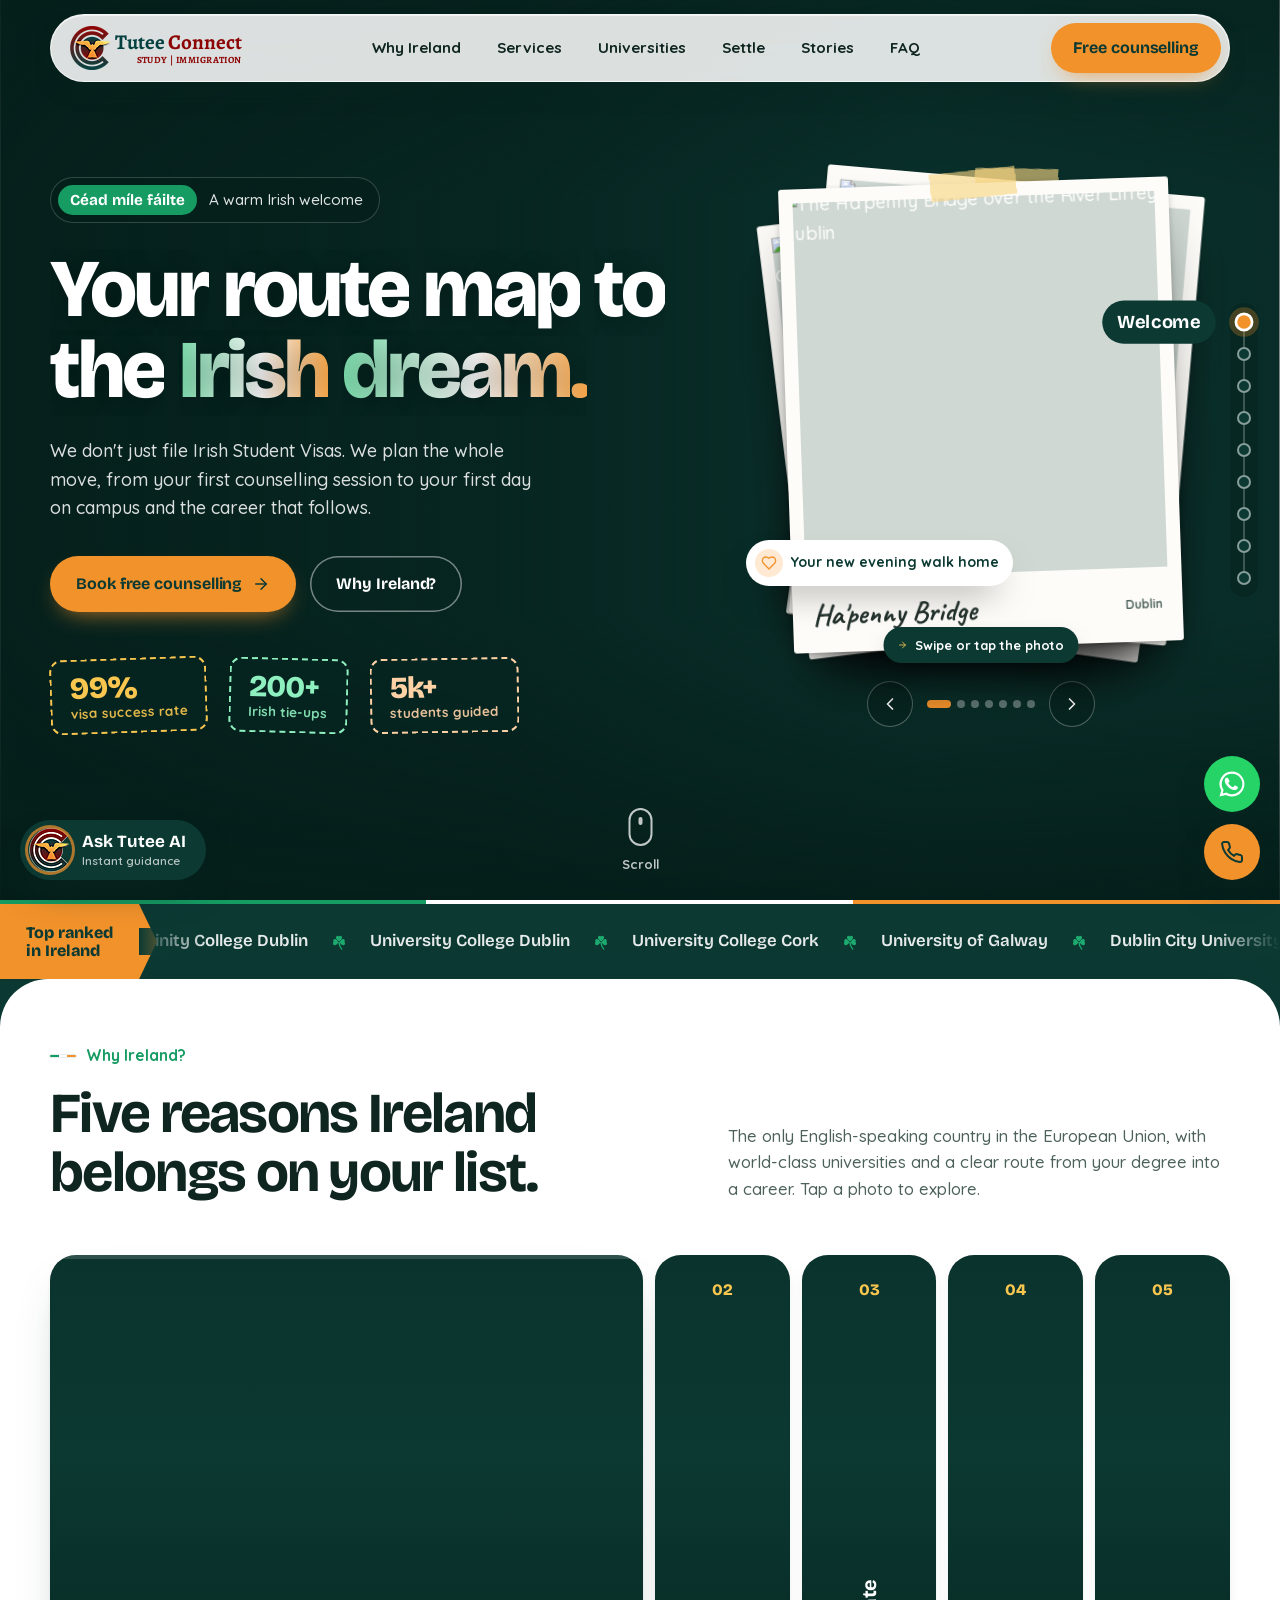
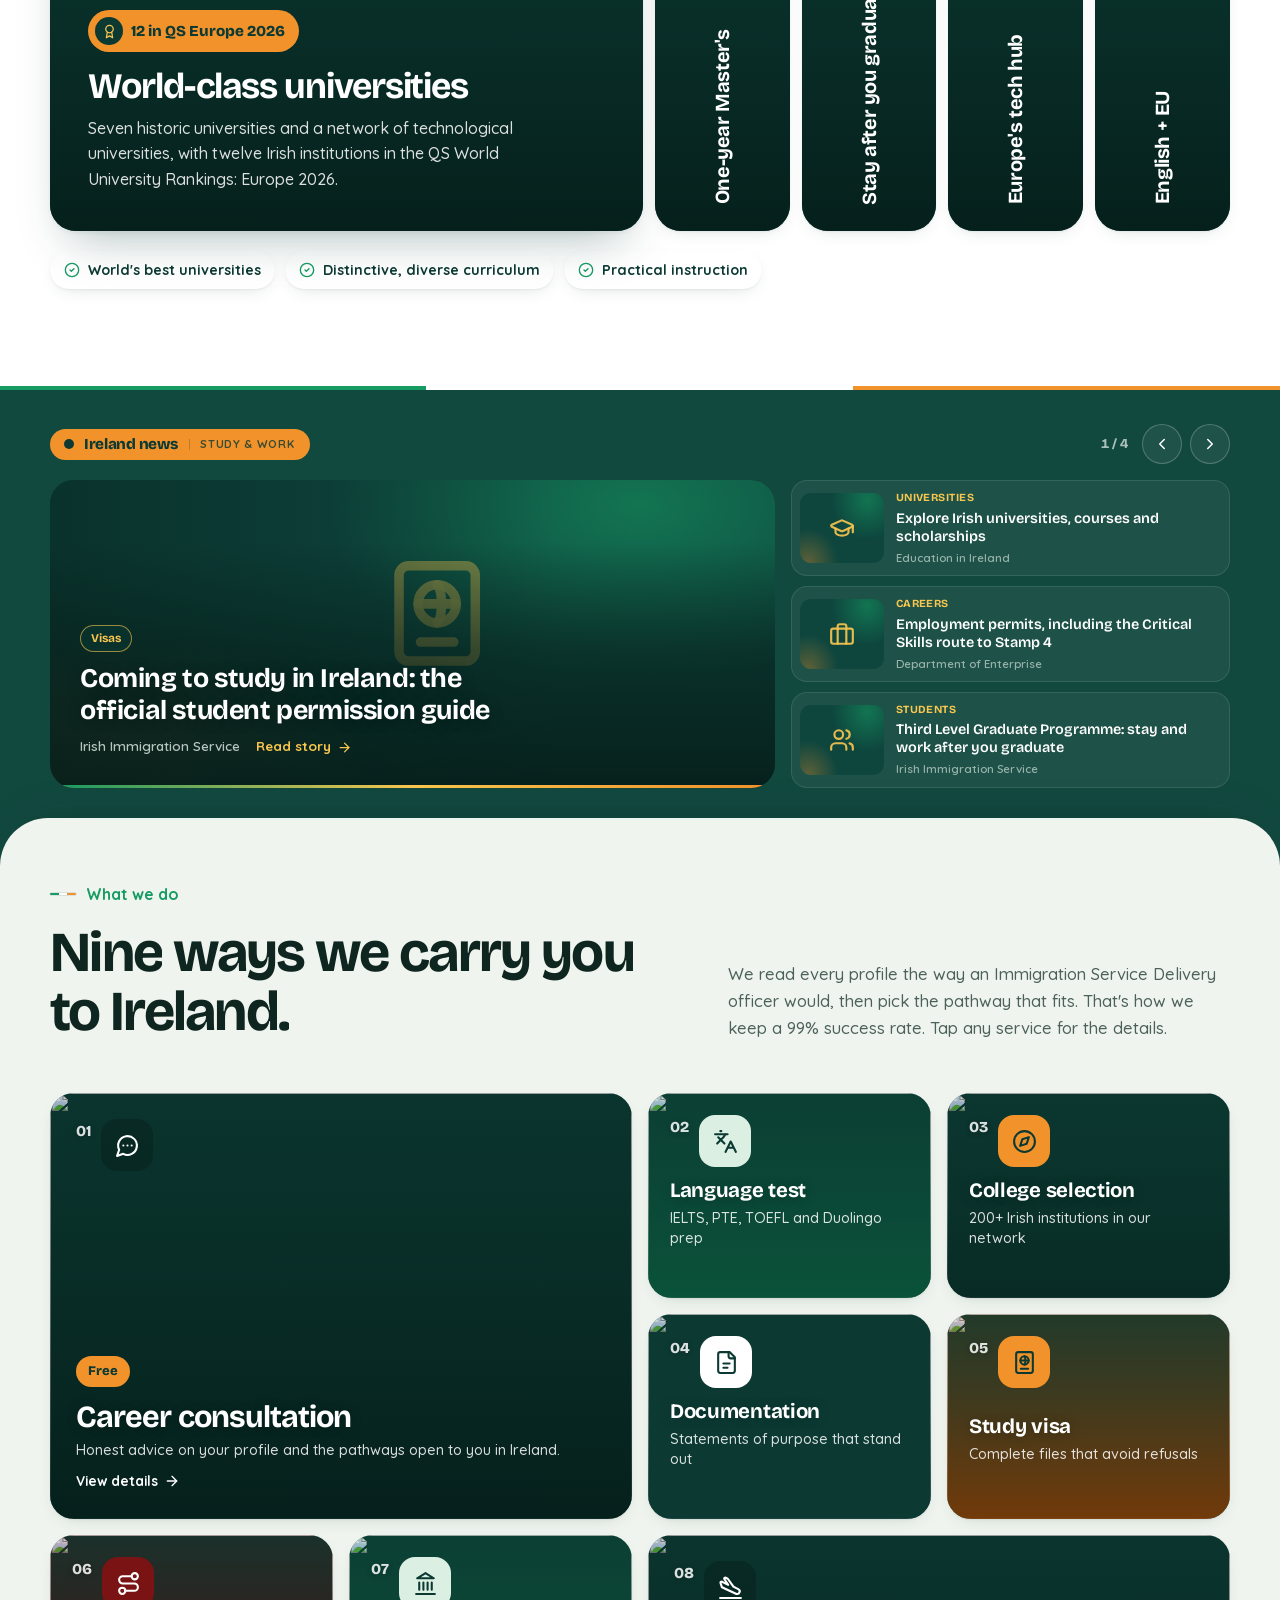
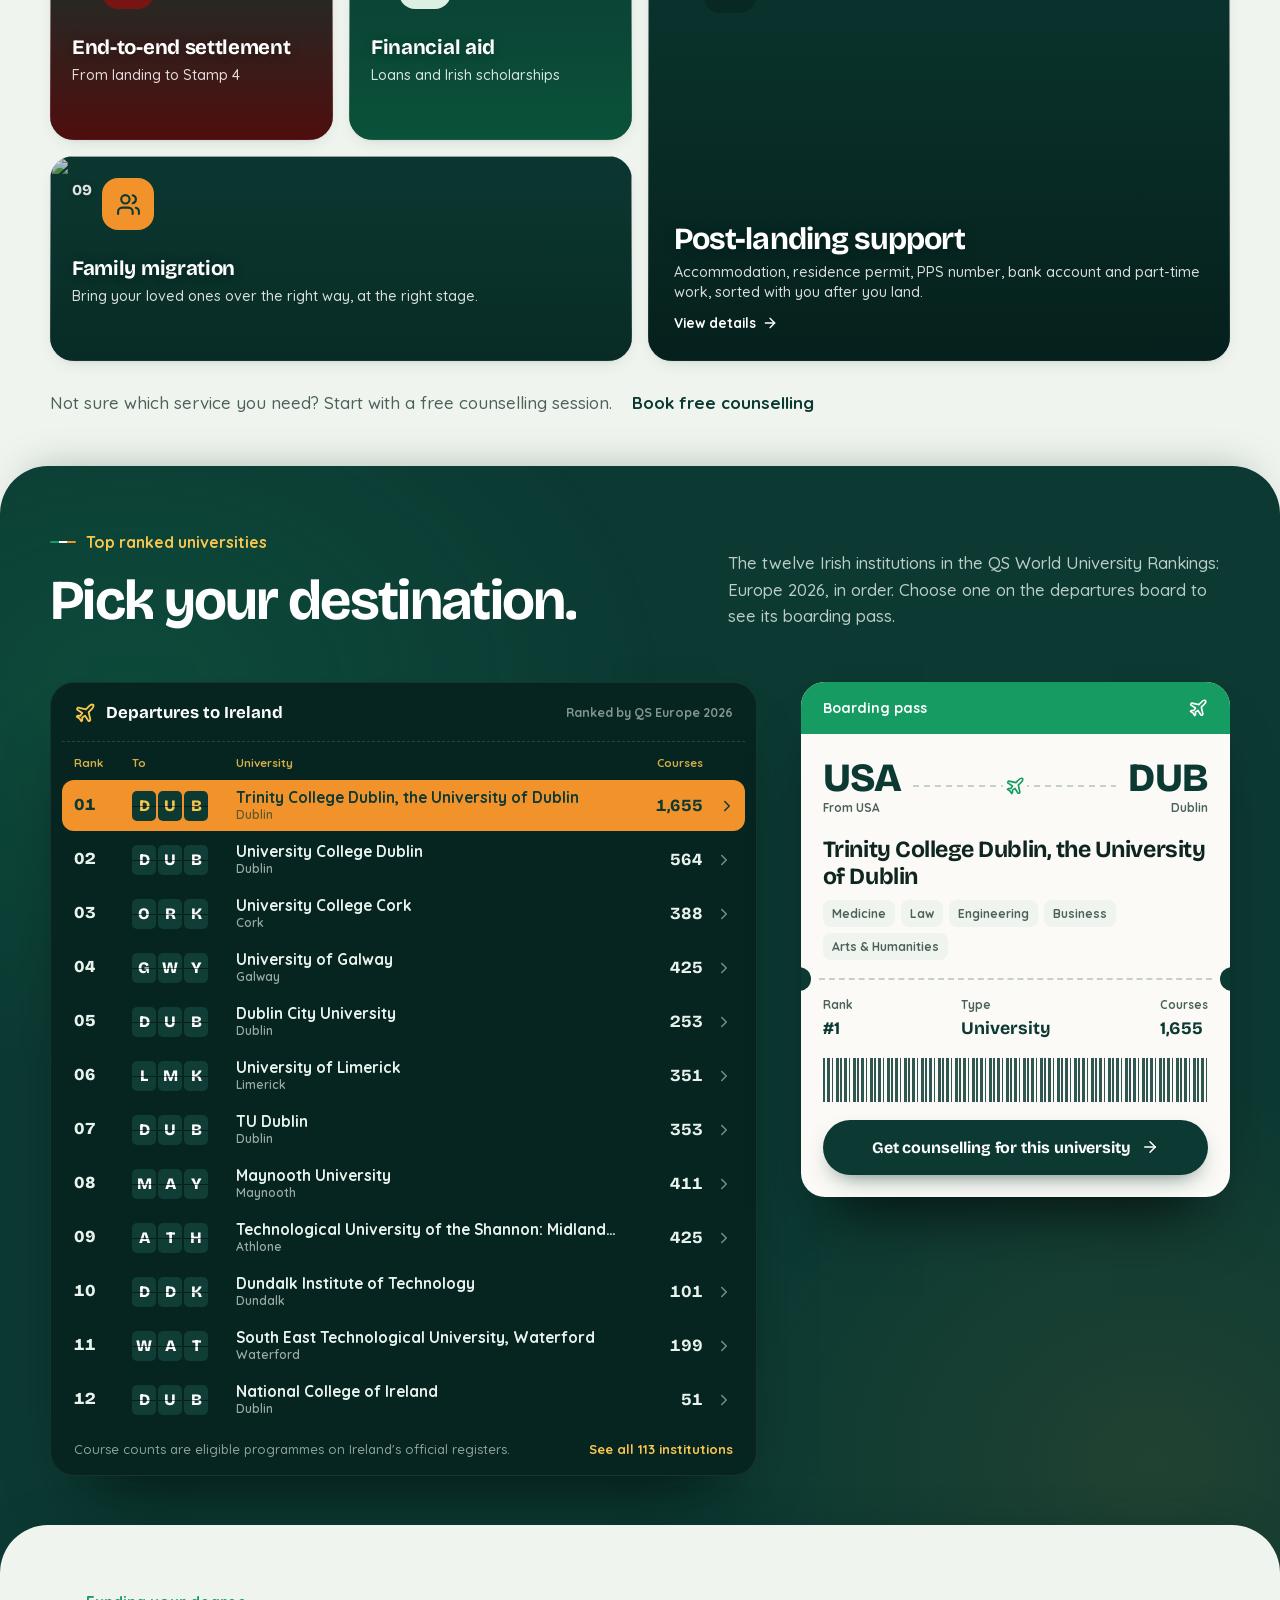
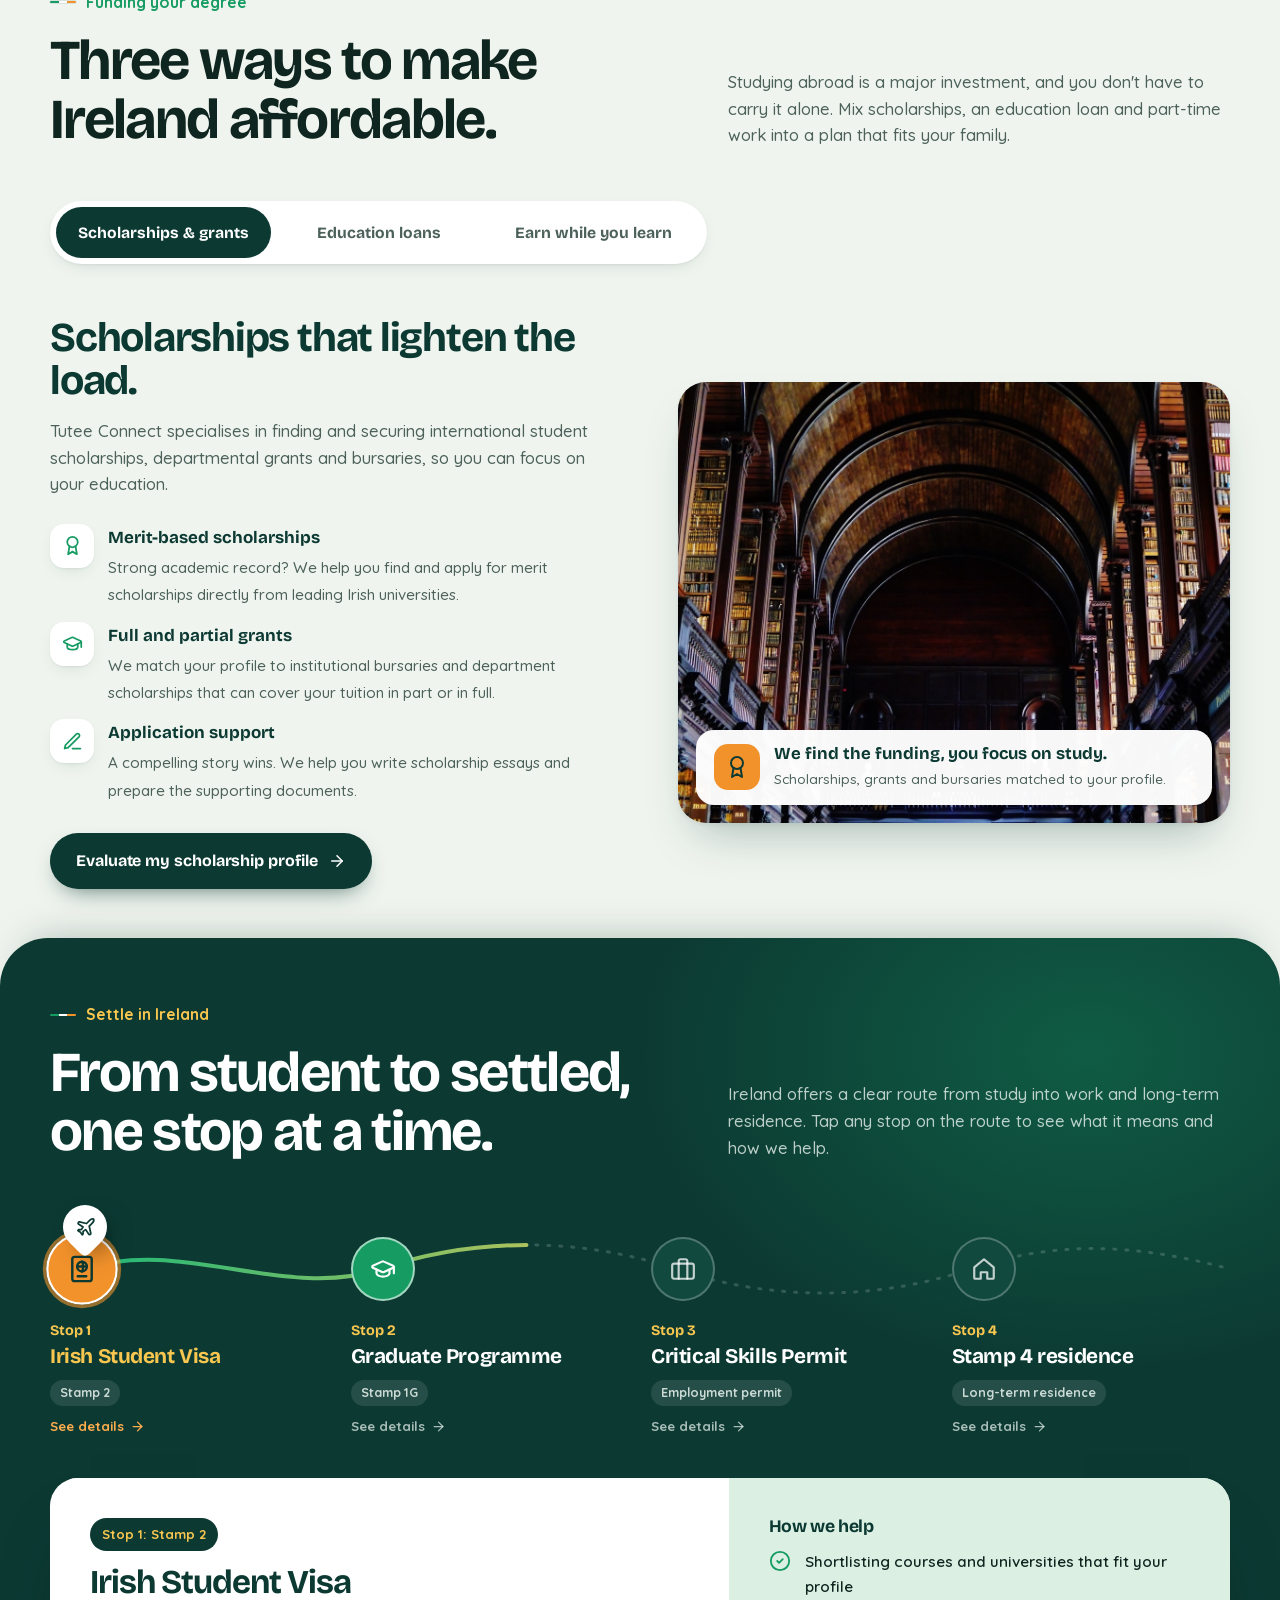
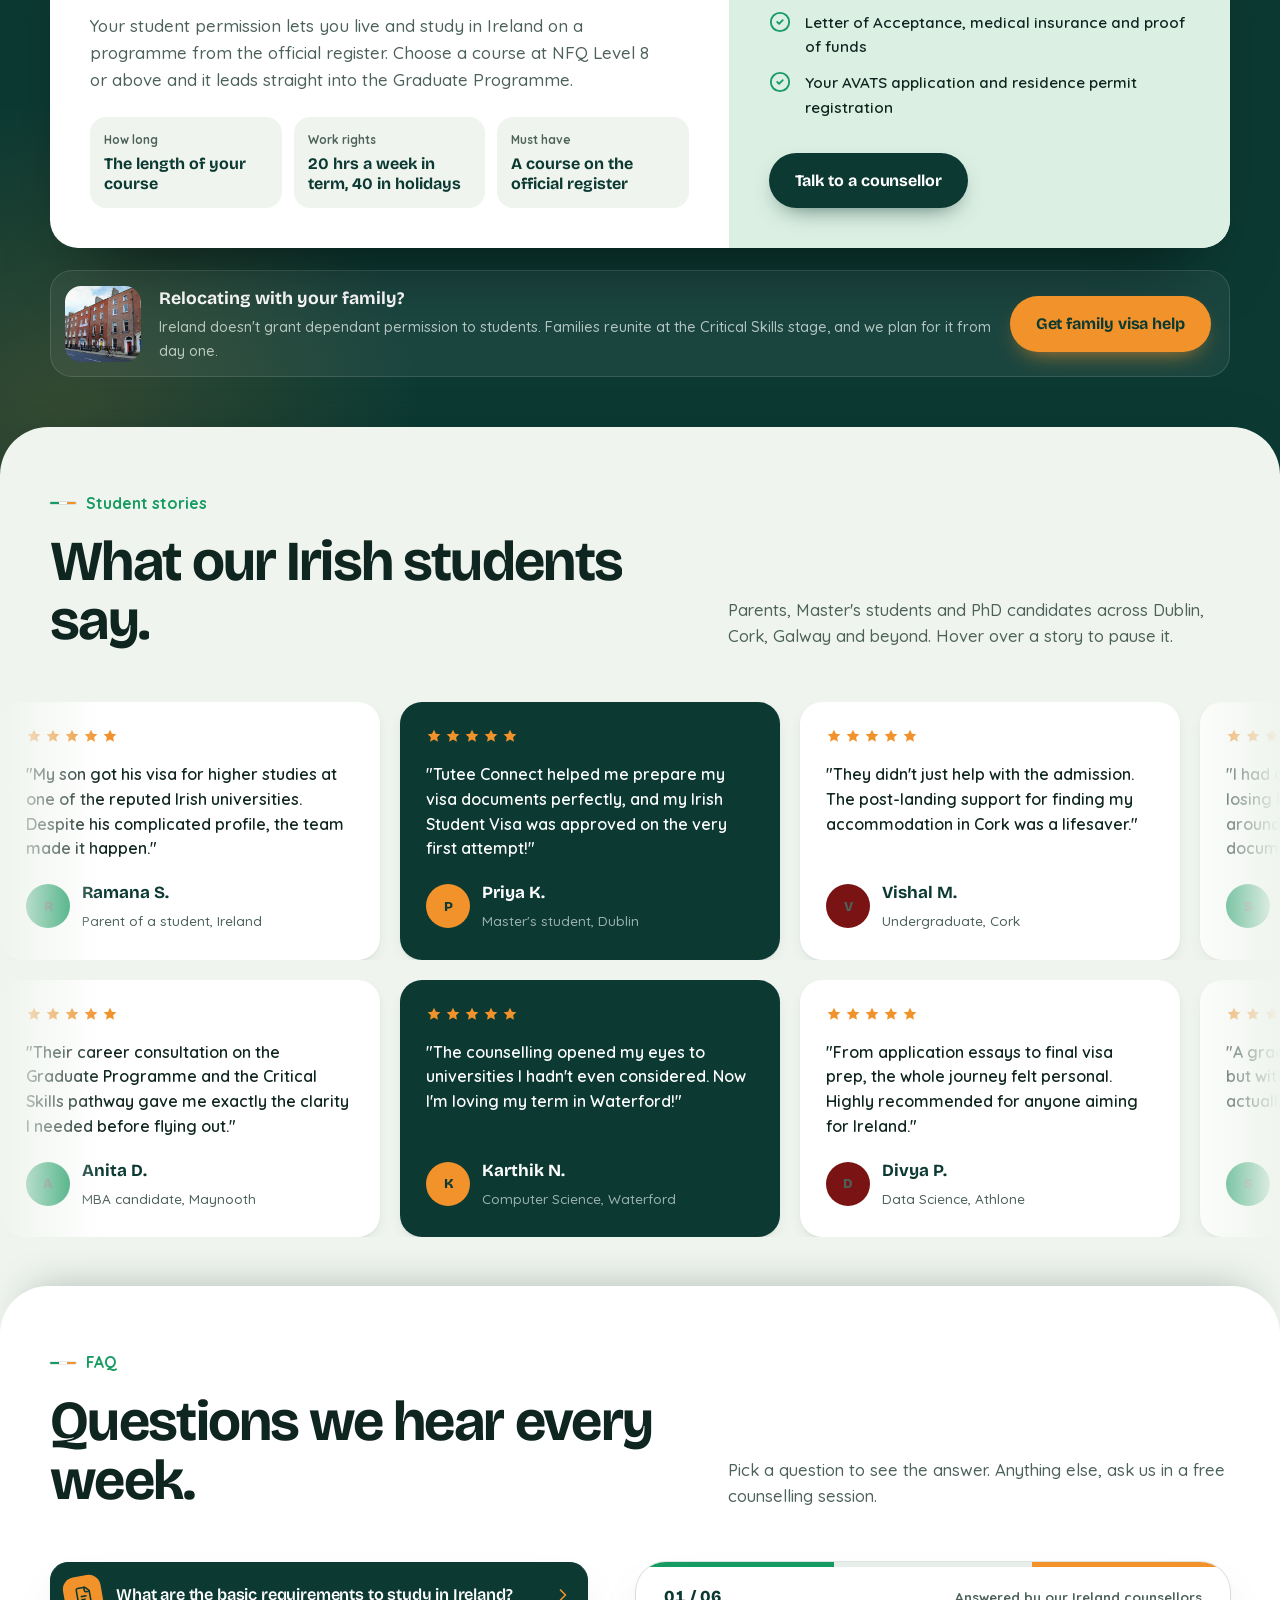
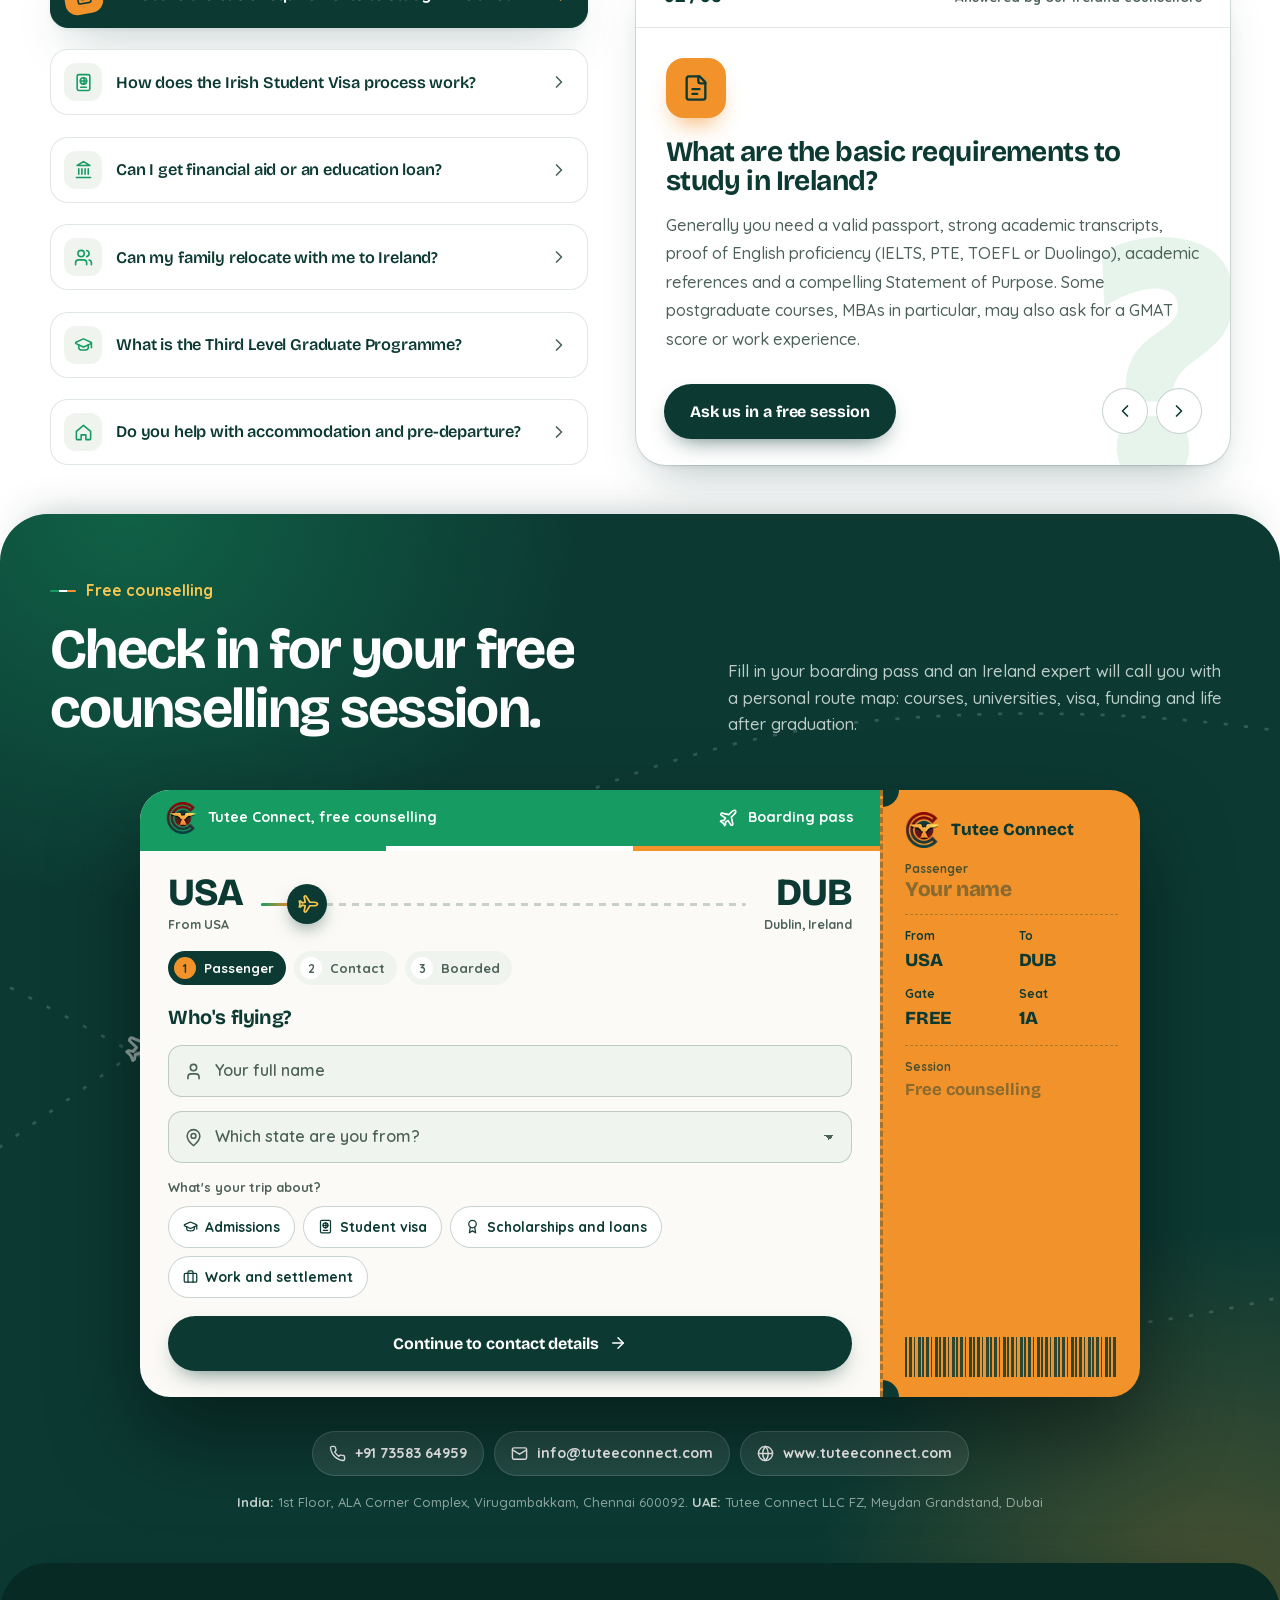
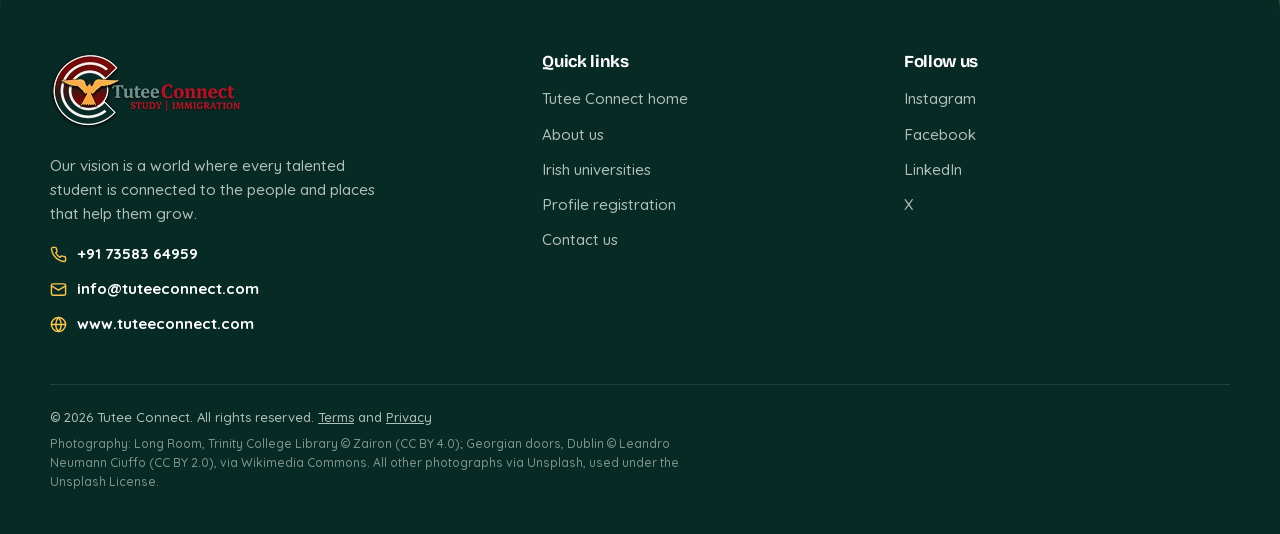
==== commit cdfeabbf: "News Feed Bug Had some issues with pulling live images and corresponding images for them" ====
--- a/index.html
+++ b/index.html
@@ -271,8 +271,8 @@
 <!-- ======================= LIVE NEWS ======================= -->
 <!-- A rotating banner: one featured story with a photo, the next few beside it.
      Headlines come from /api/news (netlify/functions/news.mjs); the list below
-     is the fallback, shown until the feed answers or if it can't. Photos are
-     Irish scenes chosen by topic (see NEWS_PHOTOS in main.js). -->
+     is the fallback, shown until the feed answers or if it can't. Each story
+     shows its own article's preview picture, found by the same function. -->
 <section class="newsban" aria-labelledby="news-label" data-news>
   <div class="wrap">
     <div class="newsban__head">
--- a/assets/css/site.css
+++ b/assets/css/site.css
@@ -1916,8 +1916,8 @@
 .newsban__stage { display: grid; grid-template-columns: minmax(0, 1.65fr) minmax(0, 1fr); gap: 16px; }
 .newsban__feature { position: relative; min-height: 300px; border-radius: 24px; overflow: hidden; background: #0a2e29; isolation: isolate; }
 .newsban__card { position: absolute; inset: 0; display: flex; align-items: flex-end; color: #fff; text-decoration: none; }
-.newsban__card img { position: absolute; inset: 0; width: 100%; height: 100%; object-fit: cover; z-index: -2; transform: scale(1.04); transition: transform 7s linear; }
-.newsban:not(.is-paused) .newsban__card:last-child img { transform: scale(1.12); }
+.newsban__pic { position: absolute; inset: 0; width: 100%; height: 100%; object-fit: cover; z-index: -2; transform: scale(1.04); transition: transform 7s linear; }
+.newsban:not(.is-paused) .newsban__card:last-child .newsban__pic { transform: scale(1.12); }
 .newsban__card::before { content: ''; position: absolute; inset: 0; z-index: -1; background: linear-gradient(180deg, rgba(6,30,26,0) 20%, rgba(6,30,26,.55) 55%, rgba(6,30,26,.92) 100%), linear-gradient(90deg, rgba(6,30,26,.5), transparent 70%); }
 .newsban__card.is-in { animation: newsIn .65s var(--ease) both; }
 .newsban__card.is-in.is-back { animation-name: newsInBack; }
@@ -1946,7 +1946,7 @@
 .newsban__list li { min-width: 0; animation: newsUp .5s var(--ease) both; animation-delay: calc(var(--k) * 60ms); }
 .newsban__list button { width: 100%; height: 100%; display: grid; grid-template-columns: 84px minmax(0, 1fr); align-items: center; gap: 12px; padding: 8px 12px 8px 8px; border-radius: 16px; border: 1px solid rgba(255,255,255,.1); background: rgba(255,255,255,.05); color: #fff; text-align: left; transition: background-color .25s, border-color .25s, transform .3s var(--ease); }
 .newsban__list button:hover, .newsban__list button:focus-visible { background: rgba(255,255,255,.1); border-color: rgba(249,199,79,.45); transform: translateX(-3px); }
-.newsban__list img { width: 84px; height: 100%; min-height: 56px; max-height: 70px; object-fit: cover; border-radius: 11px; }
+.newsban__thumb { width: 84px; height: 100%; min-height: 56px; max-height: 70px; object-fit: cover; border-radius: 11px; }
 .newsban__list span { display: grid; gap: 3px; min-width: 0; }
 .newsban__list em { font-style: normal; font-family: var(--f-display); font-weight: 700; font-size: .68rem; letter-spacing: .04em; text-transform: uppercase; color: var(--gold); }
 .newsban__list b { font-family: var(--f-display); font-weight: 600; font-size: .9rem; line-height: 1.25; display: -webkit-box; -webkit-line-clamp: 2; -webkit-box-orient: vertical; overflow: hidden; }
@@ -1969,6 +1969,98 @@
   .newsban__list { display: none; }
 }
 @media (prefers-reduced-motion: reduce) {
-  .newsban__card img { transition: none; transform: none !important; }
+  .newsban__pic { transition: none; transform: none !important; }
   .newsban__bar { display: none; }
 }
+
+/* ---------- Directory filters: one Filters button, a panel, applied chips ---------- */
+.filters__row { align-items: center; gap: 10px; }
+.fbtn {
+  flex: none; position: relative; display: inline-flex; align-items: center; gap: 9px; height: 44px; padding: 0 18px 0 15px;
+  border-radius: 999px; border: 0; background: var(--forest); color: #fff; font-family: var(--f-display); font-weight: 700; font-size: .92rem;
+  box-shadow: 0 10px 22px -14px rgba(12,58,51,.8); transition: background-color .25s, transform .25s var(--ease);
+}
+.fbtn:hover { background: var(--forest-2); }
+.fbtn:active { transform: scale(.96); }
+.fbtn svg { width: 18px; height: 18px; }
+.fbtn__n { min-width: 22px; height: 22px; padding: 0 6px; border-radius: 999px; display: grid; place-items: center; background: var(--amber); color: var(--forest); font-size: .74rem; font-weight: 800; animation: bump .4s cubic-bezier(.3,1.6,.5,1); }
+.fbtn__n[hidden] { display: none; }
+.filters.is-open .fbtn { background: var(--shamrock); }
+.factive { flex: 1; min-width: 0; display: flex; flex-wrap: wrap; gap: 6px; }
+.fon { display: inline-flex; align-items: center; gap: 6px; max-width: 100%; height: 34px; padding: 0 8px 0 12px; border-radius: 999px; border: 1.5px solid var(--forest); background: #fff; color: var(--forest); font-weight: 700; font-size: .8rem; animation: msgIn .3s var(--ease); transition: background-color .2s, color .2s; }
+.fon span { min-width: 0; overflow: hidden; text-overflow: ellipsis; white-space: nowrap; }
+.fon svg { flex: none; width: 13px; height: 13px; }
+.fon:hover { background: var(--forest); color: #fff; }
+.fon--clear { padding: 0 12px; border-style: dashed; border-color: var(--line-strong); color: var(--muted); }
+.fon--clear:hover { background: var(--claret); border-color: var(--claret); color: #fff; }
+
+.filters .wrap { position: relative; }
+.fpanel {
+  position: absolute; z-index: 65; top: calc(100% + 8px); left: max(var(--gutter), calc((100% - var(--wrap)) / 2 + var(--gutter)));
+  width: min(620px, calc(100% - 32px)); max-height: min(70vh, 640px); display: flex; flex-direction: column;
+  border-radius: 24px; background: #fbfaf6; color: var(--ink); border: 1px solid var(--line); box-shadow: 0 30px 70px -26px rgba(8,40,34,.55);
+  opacity: 0; visibility: hidden; transform: translateY(-10px) scale(.98); transform-origin: 30px 0;
+  transition: opacity .25s, transform .4s var(--ease), visibility 0s .4s;
+}
+.filters.is-open .fpanel { opacity: 1; visibility: visible; transform: none; transition: opacity .25s, transform .4s var(--ease), visibility 0s; }
+.fscrim { display: none; }
+.fpanel__head { display: flex; align-items: center; justify-content: space-between; padding: 16px 18px 10px 22px; }
+.fpanel__head h3 { margin: 0; display: inline-flex; align-items: center; gap: 9px; font-size: 1.15rem; color: var(--forest); }
+.fpanel__head h3 svg { width: 19px; height: 19px; color: var(--shamrock); }
+.fpanel__x { width: 38px; height: 38px; border-radius: 50%; border: 0; display: grid; place-items: center; background: var(--mist); color: var(--forest); }
+.fpanel__x svg { width: 16px; height: 16px; }
+.fpanel__body { flex: 1; min-height: 0; overflow: auto; padding: 4px 22px 14px; overscroll-behavior: contain; }
+.fpanel__body section { padding: 12px 0; border-top: 1px dashed var(--line-strong); }
+.fpanel__body section:first-child { border-top: 0; padding-top: 4px; }
+.fpanel__body h4 { margin: 0 0 10px; font-family: var(--f-display); font-weight: 800; font-size: .76rem; letter-spacing: .08em; text-transform: uppercase; color: var(--shamrock); }
+.fpanel__body h4 small { margin-left: 6px; font-family: var(--f-body); font-weight: 600; letter-spacing: 0; text-transform: none; color: var(--muted); font-size: .76rem; }
+.fpanel__body h4 label { cursor: pointer; }
+.fgrid { display: flex; flex-wrap: wrap; gap: 8px; }
+.fgrid .fchip { padding: 8px 12px; font-size: .84rem; gap: 7px; }
+.fgrid .fchip svg { width: 13px; height: 13px; }
+.fgrid .fchip.is-zero { opacity: .45; }
+.fgrid .fchip[disabled] { cursor: not-allowed; }
+.fpanel__pair { display: grid; grid-template-columns: 1fr 1fr; gap: 0 18px; border-top: 1px dashed var(--line-strong); }
+.fpanel__pair section { border-top: 0; }
+.fpanel__pair .sort { width: 100%; }
+.seg { display: flex; padding: 3px; border-radius: 999px; background: #fff; border: 1.5px solid var(--line-strong); }
+.seg button { flex: 1; height: 34px; border: 0; border-radius: 999px; background: none; color: var(--muted); font-weight: 700; font-size: .84rem; white-space: nowrap; transition: background-color .25s, color .25s; }
+.seg button[aria-pressed="true"] { background: var(--forest); color: #fff; }
+.fpanel__foot { display: flex; gap: 10px; padding: 12px 18px 16px; border-top: 1px solid var(--line); }
+.fpanel__foot .tback { height: 46px; }
+.fpanel__foot .btn { flex: 1; justify-content: center; }
+
+/* The bar is one slim row again, so it can stay pinned on phones too */
+@media (max-width: 760px) {
+  .filters { position: sticky; top: 74px; padding: 10px 0; }
+  body.hdr-hidden .filters { top: 0; }
+  .filters.is-open { z-index: 160; }
+  .filters__row { flex-wrap: nowrap; }
+  .factive { flex-wrap: nowrap; overflow-x: auto; scrollbar-width: none; padding: 2px 0; }
+  .factive::-webkit-scrollbar { display: none; }
+  .fon { flex: none; max-width: 180px; }
+}
+@media (max-width: 640px) {
+  /* Phones: the panel is a bottom sheet over a dimmed page */
+  .fscrim { display: block; position: fixed; inset: 0; z-index: 150; background: rgba(6,30,26,.5); opacity: 0; visibility: hidden; transition: opacity .3s, visibility 0s .3s; }
+  .filters.is-open .fscrim { opacity: 1; visibility: visible; transition: opacity .3s; }
+  .fpanel {
+    position: fixed; z-index: 151; left: 0; right: 0; top: auto; bottom: 0; width: 100%; max-height: 86dvh;
+    border-radius: 24px 24px 0 0; transform: translateY(100%); transform-origin: 50% 100%;
+  }
+  .filters.is-open .fpanel { transform: none; }
+  .fpanel__head { padding: 14px 14px 8px 18px; }
+  .fpanel__body { padding: 2px 18px 10px; }
+  .fpanel__pair { grid-template-columns: 1fr; }
+  .fgrid { gap: 6px; }
+  .fgrid .fchip { padding: 7px 11px; font-size: .8rem; }
+  .fpanel__foot { padding: 10px 14px calc(12px + env(safe-area-inset-bottom)); }
+  .fbtn { height: 40px; padding: 0 14px 0 12px; font-size: .86rem; }
+}
+@media (max-width: 760px) { .factive { padding-right: 18px; -webkit-mask: linear-gradient(90deg, #000 calc(100% - 22px), transparent); mask: linear-gradient(90deg, #000 calc(100% - 22px), transparent); } .fon { max-width: 150px; } }
+
+/* News story without a picture of its own: a branded tile, never a stock photo */
+.newsban__tile { display: grid; place-items: center; color: rgba(249,199,79,.9);
+  background: radial-gradient(60% 80% at 80% 10%, rgba(22,155,98,.55), transparent 70%), radial-gradient(50% 70% at 10% 100%, rgba(242,146,43,.35), transparent 70%), #0e463e; }
+.newsban__pic.newsban__tile svg { width: clamp(64px, 9vw, 110px); height: clamp(64px, 9vw, 110px); opacity: .5; transform: translate(22%, -18%); }
+.newsban__thumb.newsban__tile svg { width: 26px; height: 26px; }
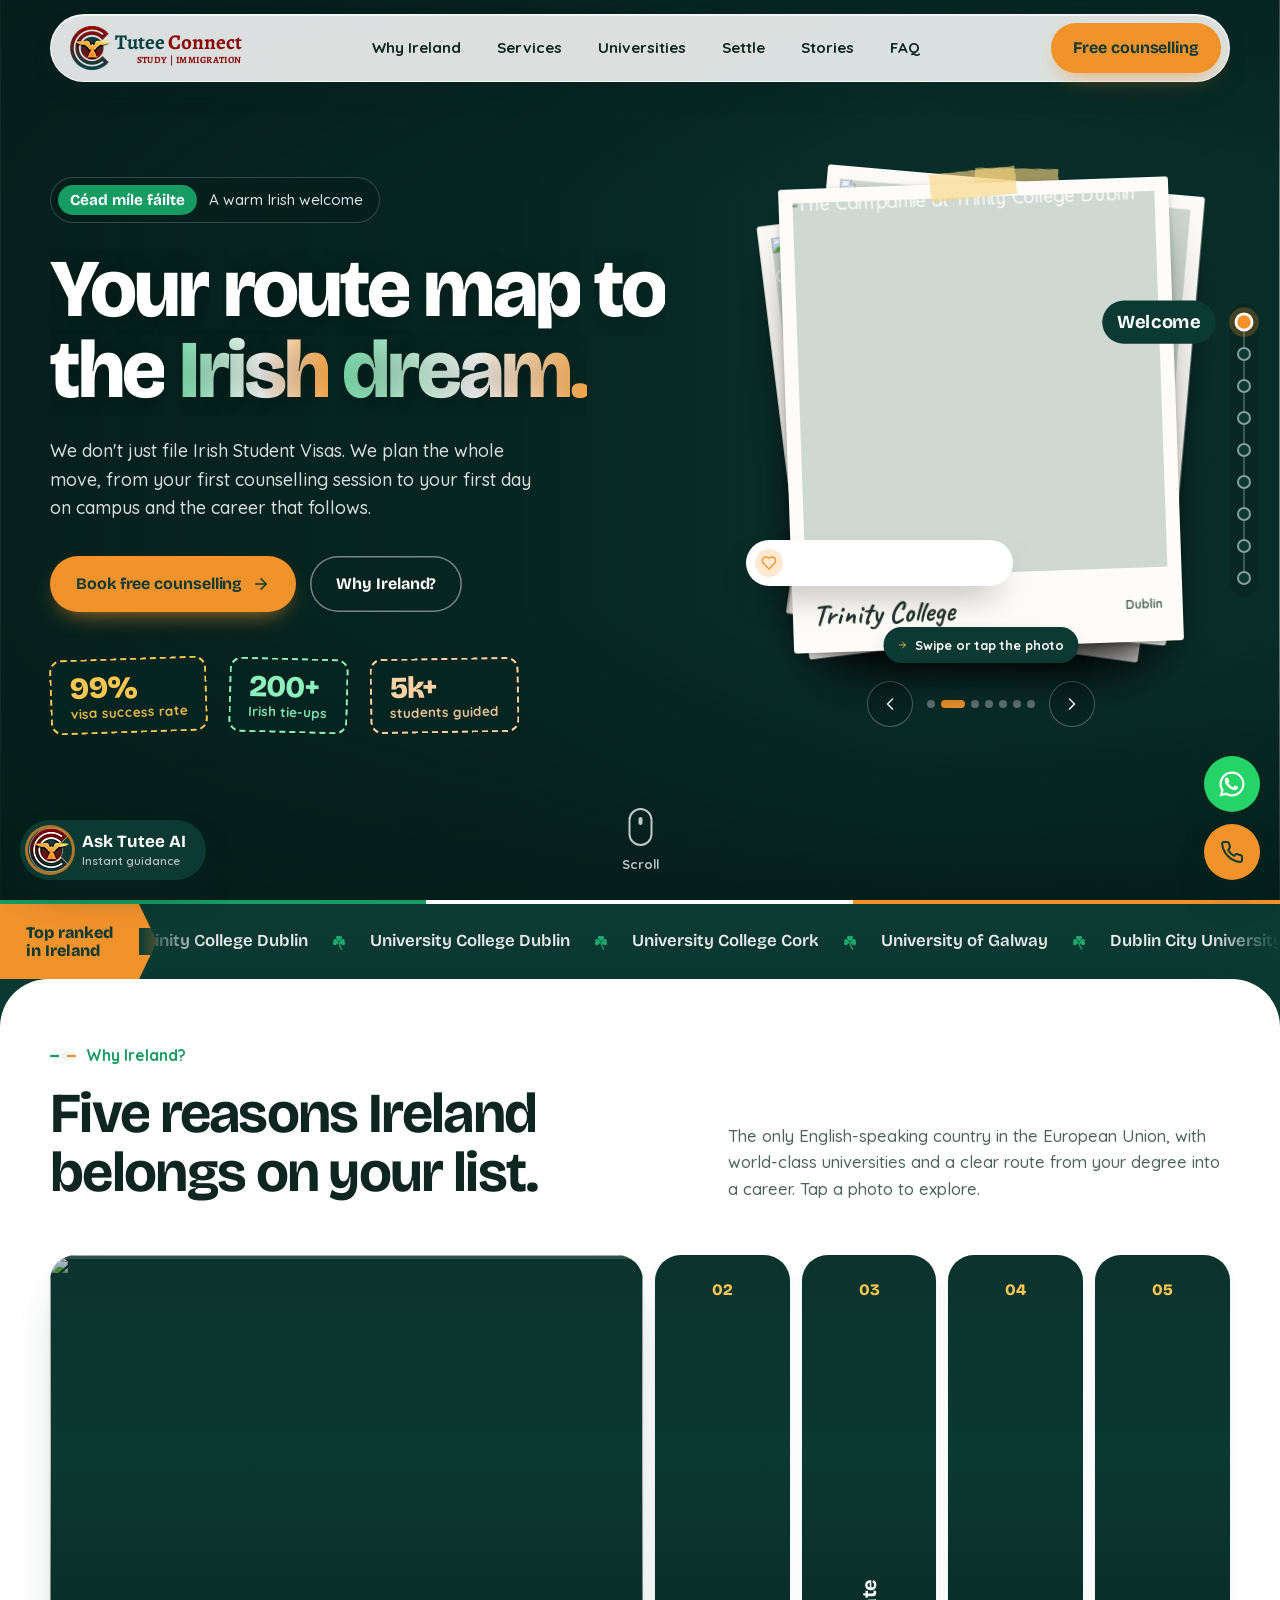
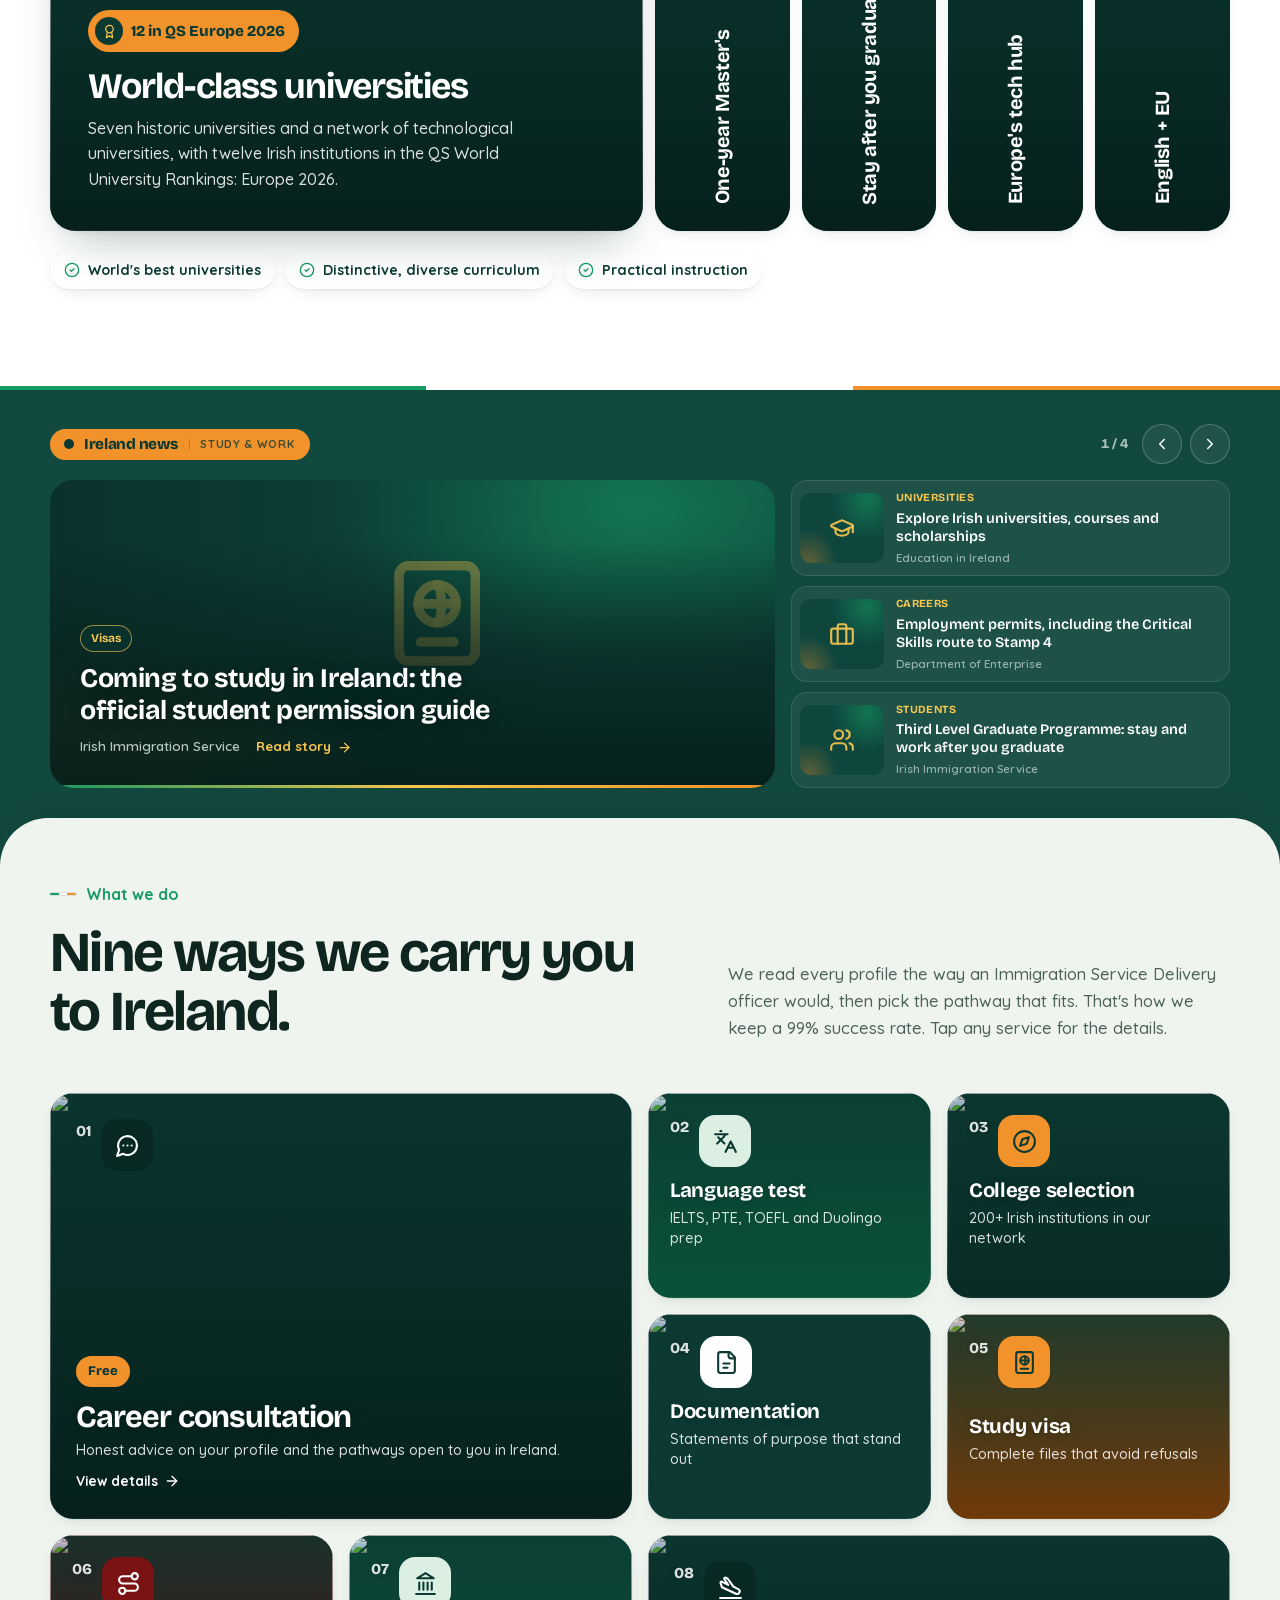
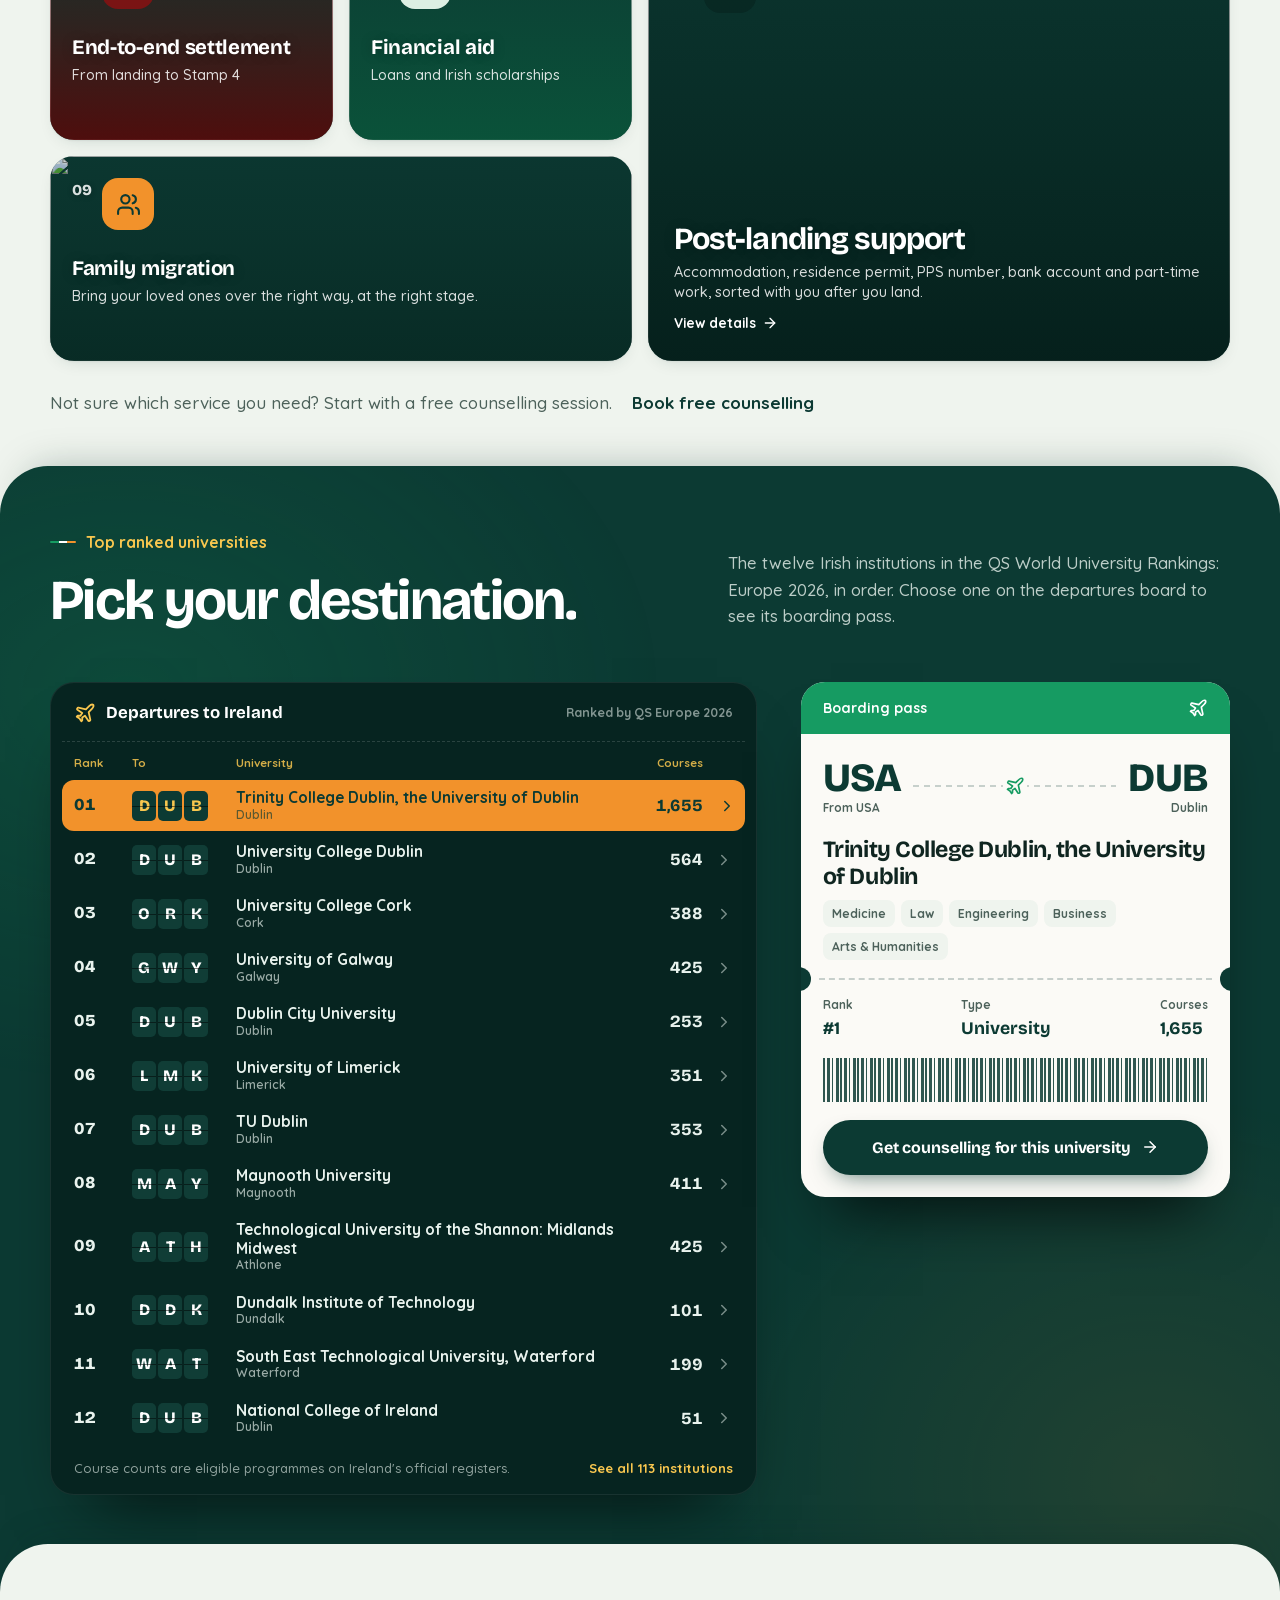
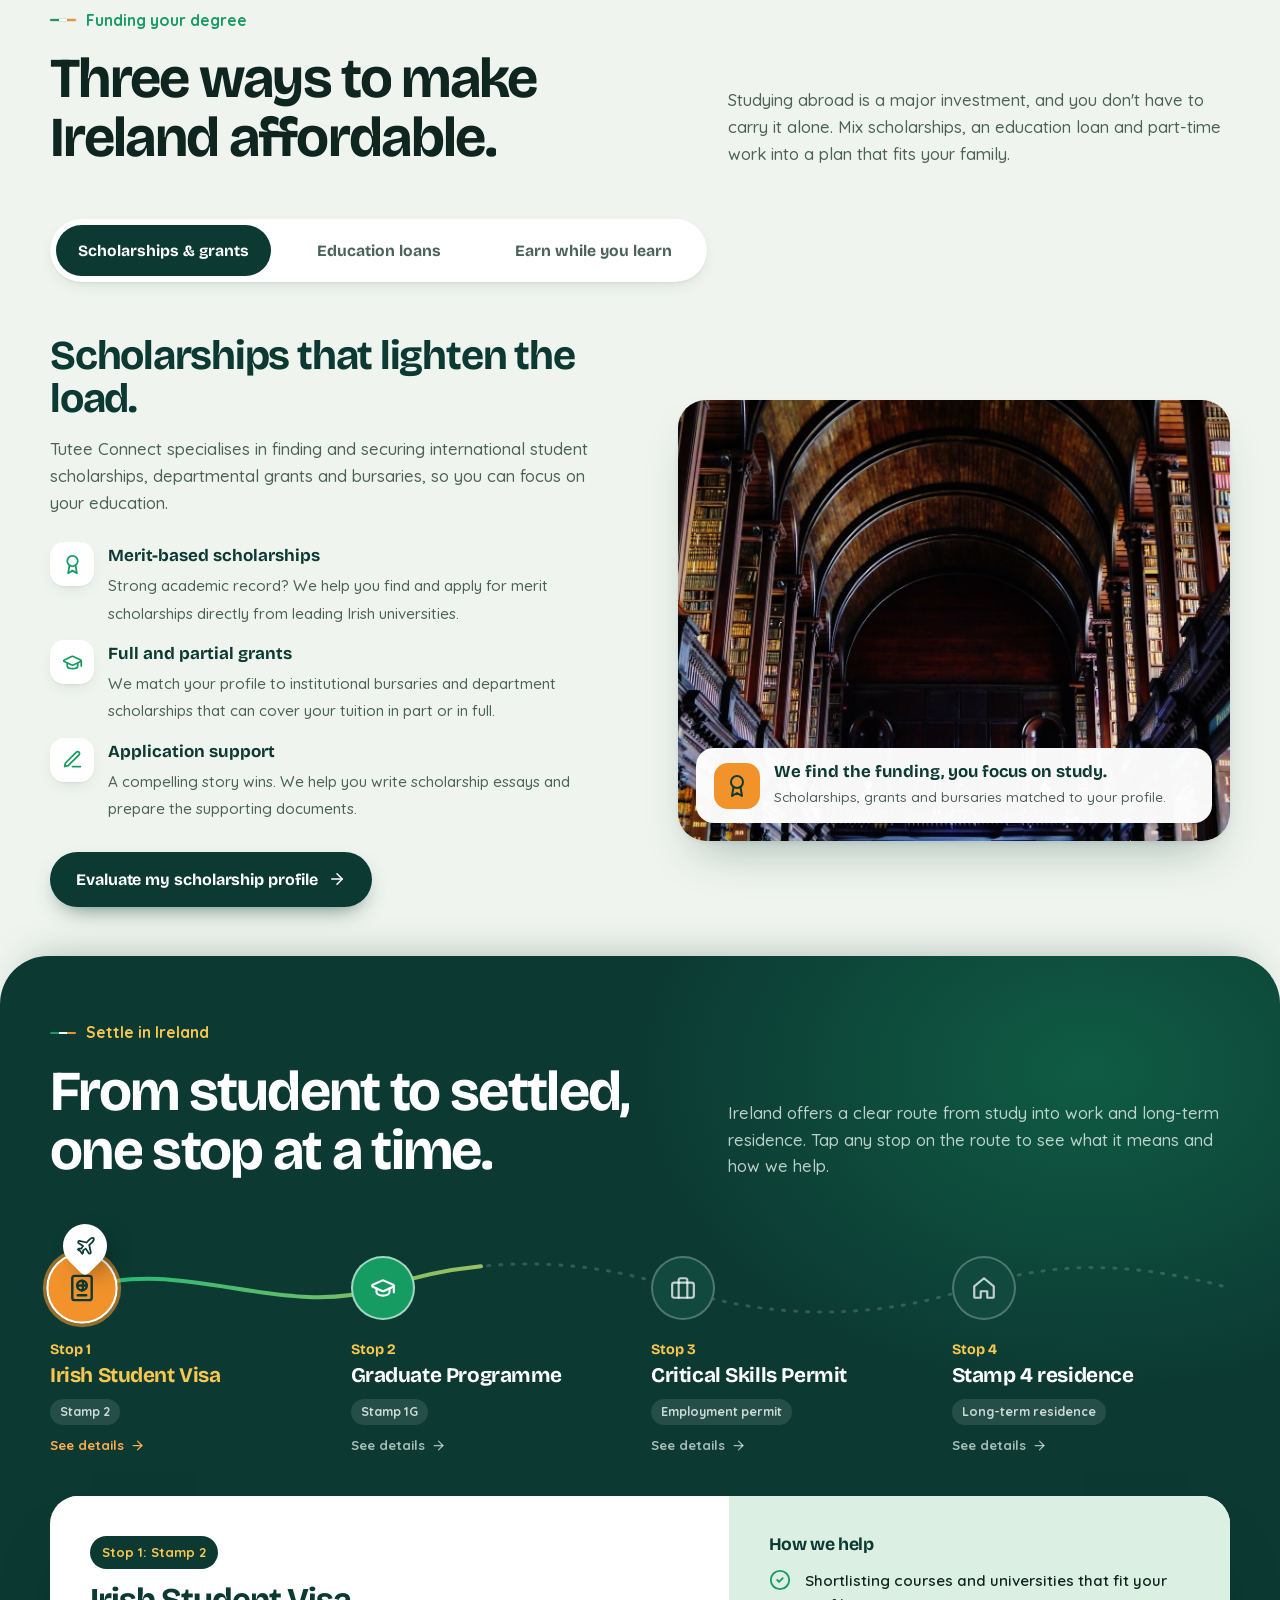
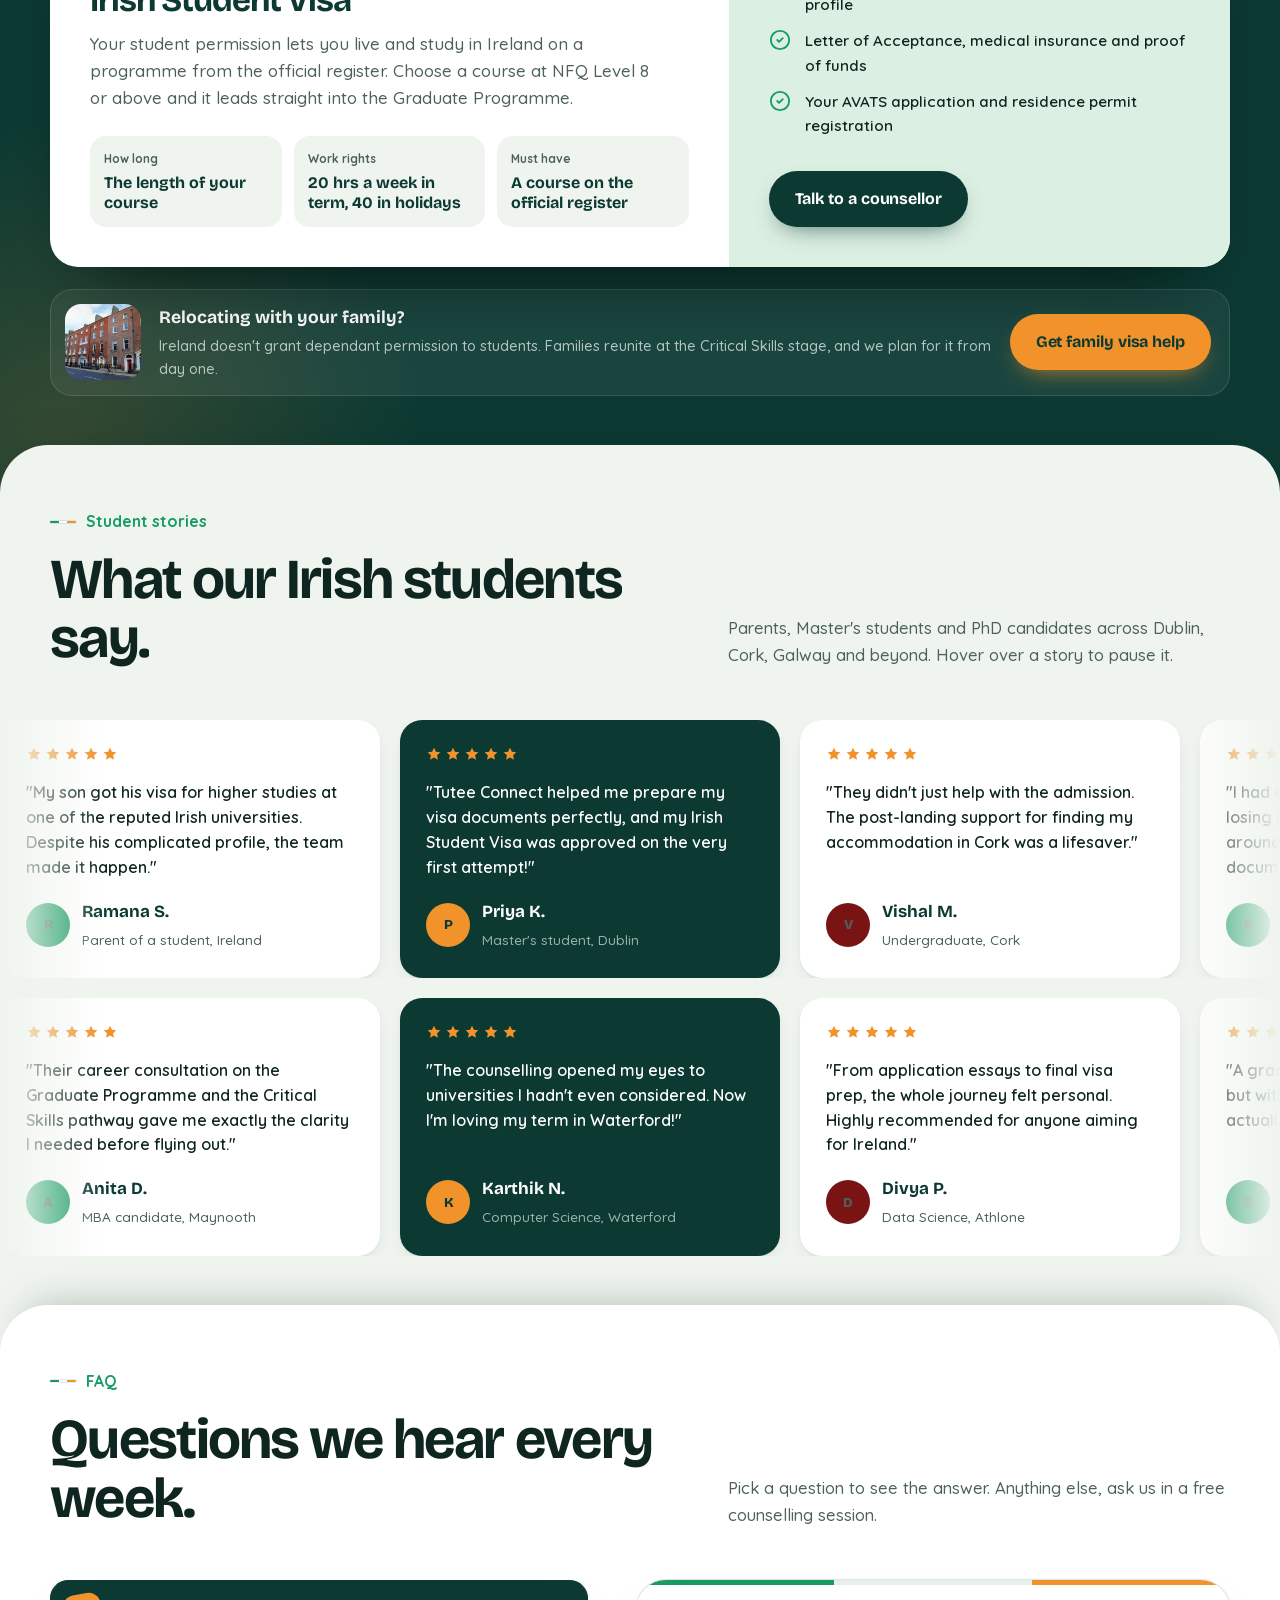
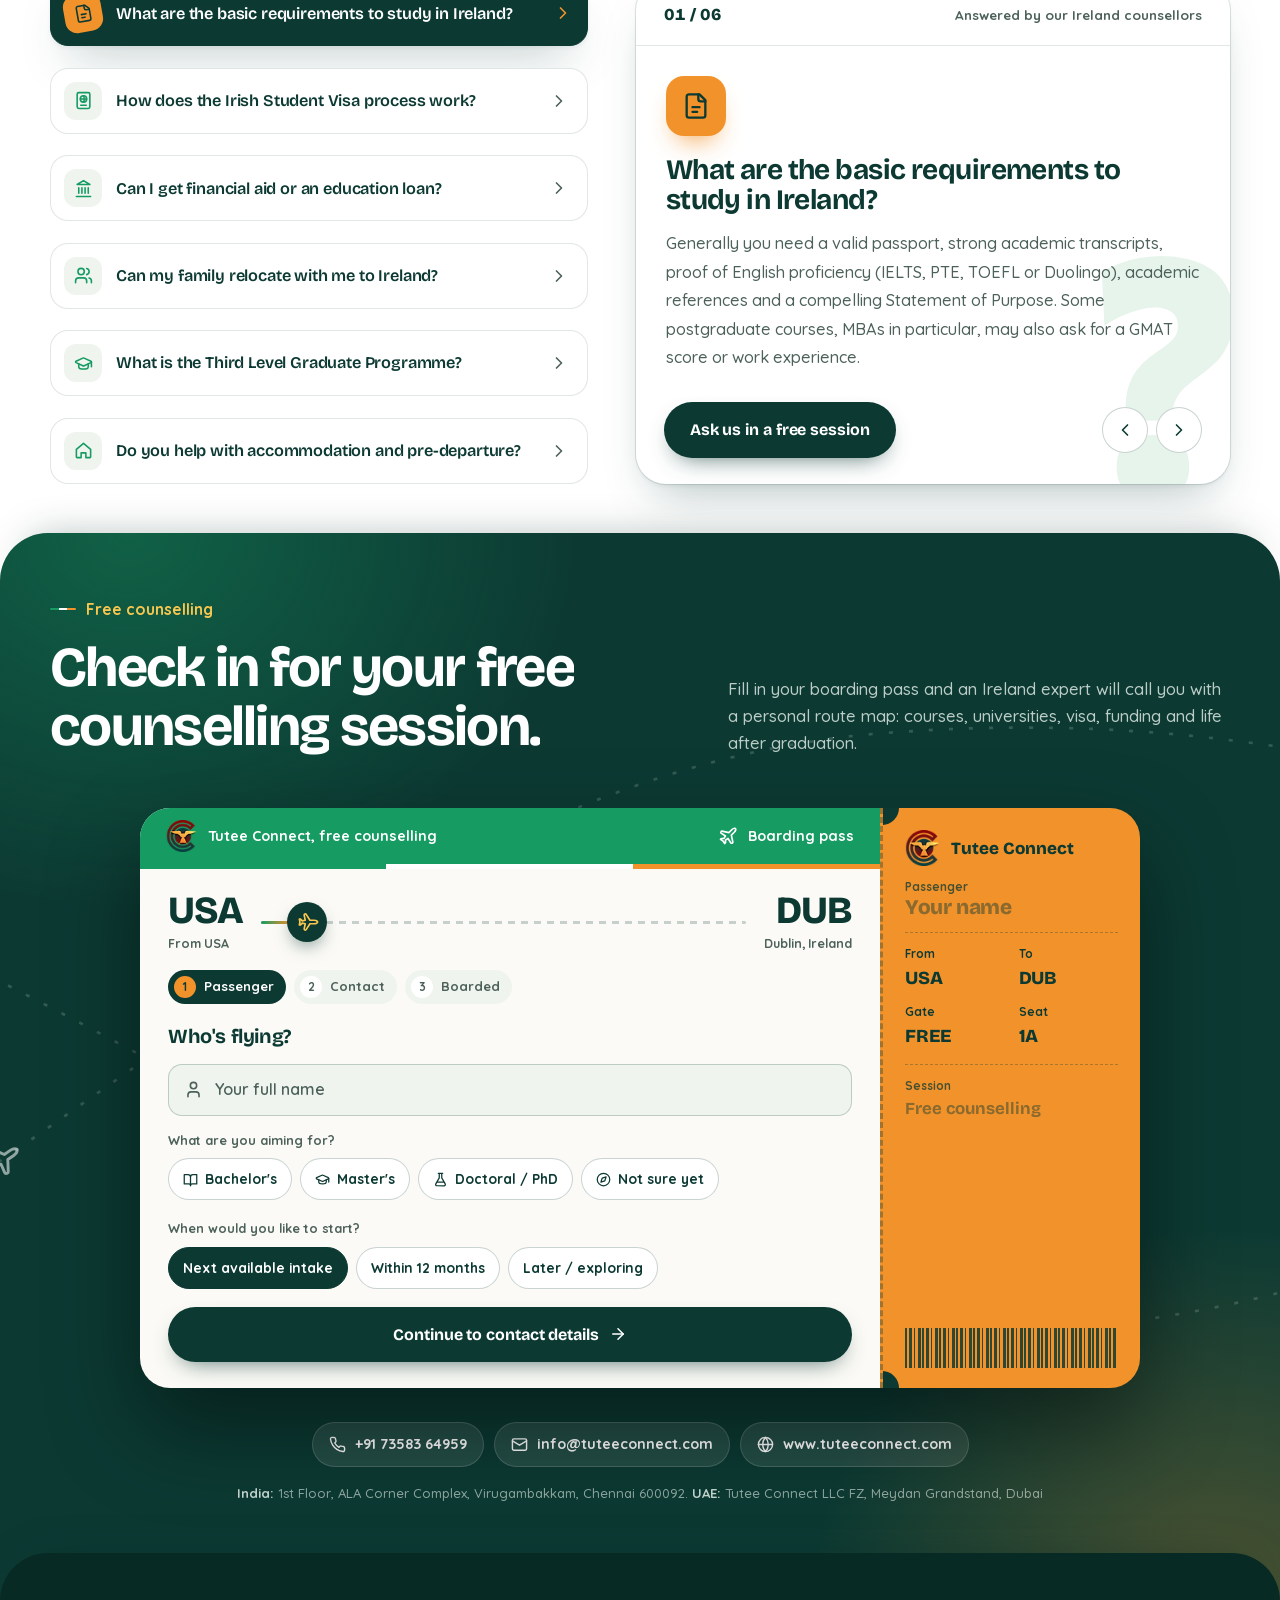
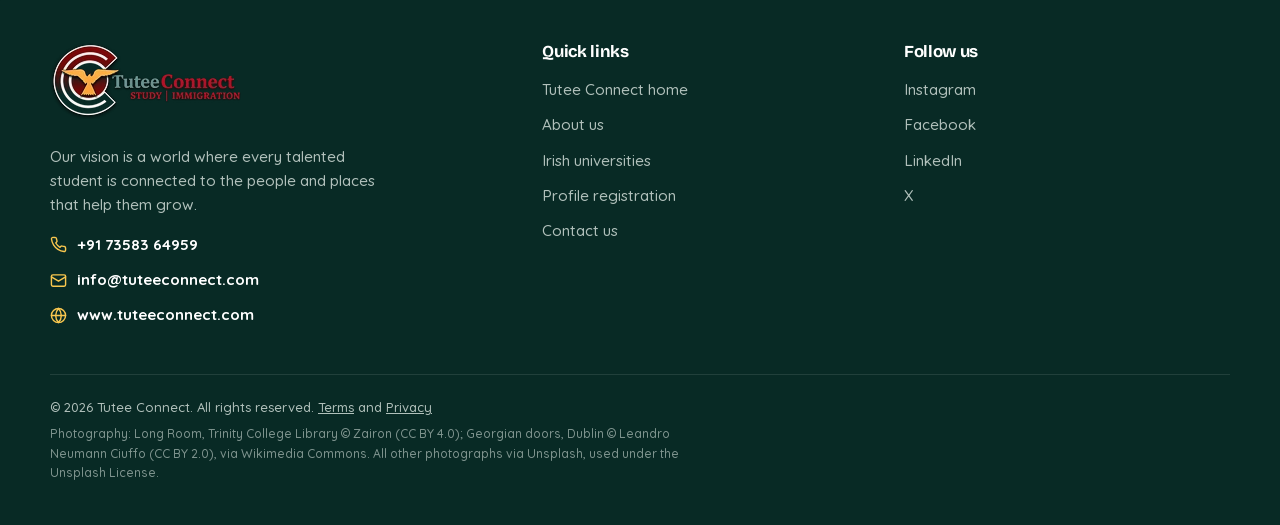
==== commit ca56a896: "Form Linking" ====
--- a/index.html
+++ b/index.html
@@ -673,10 +673,11 @@
 
     <div class="ticket" data-ticket data-reveal="scale">
       <form class="ticket__main" data-lead-form data-checkin novalidate>
-        <input name="subject" type="hidden" value="New Free Counselling request from the Tutee Connect Ireland page">
+        <input name="subject" type="hidden" value="New Lead from Tutee Connect Landing Page!">
         <input name="from_name" type="hidden" value="Tutee Connect Notification System">
-        <input name="botcheck" type="checkbox" class="hidden" tabindex="-1" autocomplete="off">
+        <input name="form_location" type="hidden" value="Free counselling form">
         <input data-destination-input name="destination" type="hidden" value="Free counselling (Ireland)">
+        <input name="botcheck" type="checkbox" class="hidden" tabindex="-1" autocomplete="off" aria-hidden="true">
         <div class="ticket__bar"><span><img src="./assets/img/logo/icon-44.png" srcset="./assets/img/logo/icon-44.png 1x, ./assets/img/logo/icon-88.png 2x, ./assets/img/logo/icon-132.png 3x" alt="" width="44" height="44">Tutee Connect, free counselling</span><span><svg><use href="#i-plane"/></svg>Boarding pass</span></div>
         <div class="ticket__tri" aria-hidden="true"></div>
         <div class="ticket__body">
@@ -694,46 +695,57 @@
           <div class="ticket__stage">
             <fieldset class="tstep is-active" data-tstep="1">
               <legend>Who's flying?</legend>
-              <div class="field"><input id="f-name" name="name" type="text" placeholder=" " autocomplete="name" required><label for="f-name">Your full name</label><svg><use href="#i-user"/></svg></div>
-              <div class="field field--select"><select id="f-state" name="state" required data-state><option value="" selected disabled hidden></option><optgroup label="India"><option>Andhra Pradesh</option><option>Arunachal Pradesh</option><option>Assam</option><option>Bihar</option><option>Chhattisgarh</option><option>Goa</option><option>Gujarat</option><option>Haryana</option><option>Himachal Pradesh</option><option>Jharkhand</option><option>Karnataka</option><option>Kerala</option><option>Madhya Pradesh</option><option>Maharashtra</option><option>Manipur</option><option>Meghalaya</option><option>Mizoram</option><option>Nagaland</option><option>Odisha</option><option>Punjab</option><option>Rajasthan</option><option>Sikkim</option><option>Tamil Nadu</option><option>Telangana</option><option>Tripura</option><option>Uttar Pradesh</option><option>Uttarakhand</option><option>West Bengal</option><option>Andaman and Nicobar Islands</option><option>Chandigarh</option><option>Dadra and Nagar Haveli and Daman and Diu</option><option>Delhi</option><option>Jammu and Kashmir</option><option>Ladakh</option><option>Lakshadweep</option><option>Puducherry</option></optgroup><optgroup label="Outside India"><option>United Arab Emirates</option><option>Other country</option></optgroup></select><label for="f-state">Which state are you from?</label><svg><use href="#i-pin"/></svg></div>
-              <span class="topics-label" id="topics-label">What's your trip about?</span>
-              <div class="topics" role="group" aria-labelledby="topics-label" data-topics>
-                <button class="topic" type="button" aria-pressed="false" data-topic="Admissions"><svg><use href="#i-cap"/></svg>Admissions</button>
-                <button class="topic" type="button" aria-pressed="false" data-topic="Student visa"><svg><use href="#i-passport"/></svg>Student visa</button>
-                <button class="topic" type="button" aria-pressed="false" data-topic="Scholarships and loans"><svg><use href="#i-award"/></svg>Scholarships and loans</button>
-                <button class="topic" type="button" aria-pressed="false" data-topic="Work and settlement"><svg><use href="#i-briefcase"/></svg>Work and settlement</button>
+              <div class="field"><input id="f-name" name="name" type="text" placeholder=" " autocomplete="name" maxlength="120" required><label for="f-name">Your full name</label><svg><use href="#i-user"/></svg></div>
+              <span class="topics-label" id="level-label">What are you aiming for?</span>
+              <div class="topics topics--pick" role="radiogroup" aria-labelledby="level-label" data-levels>
+                <label class="topic"><input type="radio" name="study_level" value="Bachelor's"><svg><use href="#i-book"/></svg>Bachelor's</label>
+                <label class="topic"><input type="radio" name="study_level" value="Master's"><svg><use href="#i-cap"/></svg>Master's</label>
+                <label class="topic"><input type="radio" name="study_level" value="Doctoral"><svg><use href="#i-flask"/></svg>Doctoral / PhD</label>
+                <label class="topic"><input type="radio" name="study_level" value="Not sure"><svg><use href="#i-compass"/></svg>Not sure yet</label>
+              </div>
+              <span class="topics-label" id="intake-label">When would you like to start?</span>
+              <div class="topics topics--pick" role="radiogroup" aria-labelledby="intake-label">
+                <label class="topic"><input type="radio" name="intake" value="Next intake" checked>Next available intake</label>
+                <label class="topic"><input type="radio" name="intake" value="Within 12 months">Within 12 months</label>
+                <label class="topic"><input type="radio" name="intake" value="Later">Later / exploring</label>
               </div>
               <div class="prefs hidden" data-prefs>
-                <span class="topics-label">Your preferred colleges</span>
+                <span class="topics-label">Your shortlisted universities</span>
                 <ul class="prefs__list" data-prefs-list></ul>
-                <a class="prefs__edit" href="./universities.html" target="_blank" rel="noopener">Add or change colleges</a>
+                <a class="prefs__edit" href="./universities.html" target="_blank" rel="noopener">+ Add or change universities</a>
               </div>
-              <input type="hidden" name="preferred_colleges" value="" data-prefs-input>
+              <input type="hidden" name="shortlist" value="" data-prefs-input>
               <div class="tstep__row"><button class="btn btn--dark" type="button" data-tnext>Continue to contact details <svg><use href="#i-arrow"/></svg></button></div>
             </fieldset>
             <fieldset class="tstep" data-tstep="2">
               <legend>Where can we reach you?</legend>
+              <div class="field"><input id="f-email" name="email" type="email" inputmode="email" placeholder=" " autocomplete="email" maxlength="200" required><label for="f-email">Email address</label><svg><use href="#i-mail"/></svg></div>
               <div class="phone">
                 <div class="field"><select name="country_code" aria-label="Country code" data-cc></select></div>
-                <div class="field"><input id="f-phone" name="phone_number" type="tel" placeholder=" " autocomplete="tel-national" required><label for="f-phone">Phone number</label><svg><use href="#i-phone"/></svg></div>
+                <div class="field"><input id="f-phone" name="phone_number" type="tel" inputmode="tel" placeholder=" " autocomplete="tel-national" maxlength="20" required><label for="f-phone">Phone number</label><svg><use href="#i-phone"/></svg></div>
               </div>
-              <div class="field"><input id="f-email" name="email" type="email" placeholder=" " autocomplete="email" required><label for="f-email">Email address</label><svg><use href="#i-mail"/></svg></div>
-              <div class="note">
-                <label class="topics-label" for="f-note">Add a note <span>(optional)</span></label>
-                <textarea id="f-note" name="note" rows="3" maxlength="250" data-note placeholder="e.g. CGPA 8.4/10, IELTS 7.0, BTech in CSE, aiming for a Master's in Data Science, September intake, preferred colleges…"></textarea>
-                <span class="note__count" data-note-count>0 / 250</span>
+              <div class="duo">
+                <div class="field field--select" data-pick><select id="f-state" name="state" required><option value="" selected disabled hidden></option><optgroup label="India"><option>Andhra Pradesh</option><option>Arunachal Pradesh</option><option>Assam</option><option>Bihar</option><option>Chhattisgarh</option><option>Goa</option><option>Gujarat</option><option>Haryana</option><option>Himachal Pradesh</option><option>Jharkhand</option><option>Karnataka</option><option>Kerala</option><option>Madhya Pradesh</option><option>Maharashtra</option><option>Manipur</option><option>Meghalaya</option><option>Mizoram</option><option>Nagaland</option><option>Odisha</option><option>Punjab</option><option>Rajasthan</option><option>Sikkim</option><option>Tamil Nadu</option><option>Telangana</option><option>Tripura</option><option>Uttar Pradesh</option><option>Uttarakhand</option><option>West Bengal</option><option>Andaman and Nicobar Islands</option><option>Chandigarh</option><option>Dadra and Nagar Haveli and Daman and Diu</option><option>Delhi</option><option>Jammu and Kashmir</option><option>Ladakh</option><option>Lakshadweep</option><option>Puducherry</option></optgroup><optgroup label="Outside India"><option>United Arab Emirates</option><option>Other country</option></optgroup></select><span class="pick__val" aria-hidden="true"></span><label for="f-state">Your state</label><svg><use href="#i-pin"/></svg></div>
+                <div class="field field--select" data-pick><select id="f-time" name="call_time"><option value="" selected disabled hidden></option><option>Morning (9 am &ndash; 12 pm)</option><option>Afternoon (12 &ndash; 4 pm)</option><option>Evening (4 &ndash; 8 pm)</option><option>Anytime</option></select><span class="pick__val" aria-hidden="true"></span><label for="f-time">Call time</label><svg><use href="#i-clock"/></svg></div>
               </div>
+              <div class="field"><input id="f-course" name="course" type="text" placeholder=" " autocomplete="off" maxlength="120"><label for="f-course">Subject (e.g. Data Science)</label><svg><use href="#i-book"/></svg></div>
               <div class="tstep__row">
                 <button class="tback" type="button" data-tback><svg><use href="#i-chev-l"/></svg>Back</button>
                 <button class="btn" type="submit" data-submit-btn>Board now: book my free session</button>
               </div>
               <p class="form-note">We only use your details to contact you about studying in Ireland.</p>
             </fieldset>
-            <div class="tstep tstep--done" data-tstep="3" role="status">
+            <div class="tstep tstep--done" data-tstep="3" role="status" tabindex="-1">
               <div class="tdone__tick"><svg><use href="#i-check"/></svg></div>
-              <h3>You're checked in<span data-done-name></span>!</h3>
-              <p>A Tutee Connect counsellor will call you soon to plan your route to Ireland.</p>
-              <button class="tback" type="button" data-trestart>Book another session</button>
+              <span class="tdone__kick">Form completed</span>
+              <h3>Thank you<span data-done-name></span>!</h3>
+              <p>Your boarding pass is with our team. A Tutee Connect counsellor will call you<span data-done-time></span> within one working day to plan your route to Ireland.</p>
+              <ul class="tdone__next">
+                <li><svg><use href="#i-phone"/></svg>Keep your phone handy for our call</li>
+                <li><svg><use href="#i-mail"/></svg>Check your inbox for a follow-up email</li>
+              </ul>
+              <a class="btn btn--dark tdone__wa" href="https://wa.me/917358364959" target="_blank" rel="noopener noreferrer"><svg><use href="#i-whatsapp"/></svg>Chat with us on WhatsApp</a>
+              <button class="tdone__again" type="button" data-trestart>+ Submit another enquiry</button>
             </div>
           </div>
         </div>
@@ -842,6 +854,7 @@
   <div class="chat__book">Free counselling available<button type="button" data-chat-contact>Book now</button></div>
   <div class="chat__msgs" data-chat-msgs aria-live="polite">
     <div class="chips" data-chat-chips>
+      <button type="button">Request a callback</button>
       <button type="button">How do I get an Irish Student Visa?</button>
       <button type="button">Which universities are top ranked?</button>
       <button type="button">Can I work while I study?</button>
--- a/assets/css/site.css
+++ b/assets/css/site.css
@@ -644,7 +644,7 @@
 .flap b.flip { animation: flip .09s linear; }
 @keyframes flip { 50% { transform: scaleY(.15); } }
 .board__name { min-width: 0; font-weight: 700; font-size: .96rem; line-height: 1.2; }
-.board__name em { display: block; overflow: hidden; text-overflow: ellipsis; white-space: nowrap; font-style: normal; }
+.board__name em { display: block; font-style: normal; overflow-wrap: anywhere; }
 .board__name small { display: block; font-size: .76rem; font-weight: 600; opacity: .65; }
 .board__courses { font-family: var(--f-display); font-weight: 700; text-align: right; font-variant-numeric: tabular-nums; }
 .board__go { width: 18px; height: 18px; opacity: .5; transition: transform .3s var(--ease), opacity .3s; }
@@ -680,7 +680,7 @@
 .pass__foot b { font-family: var(--f-display); font-size: 1.1rem; color: var(--forest); font-weight: 700; }
 .pass__barcode { height: 44px; margin: 0 22px 18px; opacity: .85; background: repeating-linear-gradient(90deg, var(--forest) 0 2px, transparent 2px 4px, var(--forest) 4px 7px, transparent 7px 9px, var(--forest) 9px 10px, transparent 10px 13px, var(--forest) 13px 16px, transparent 16px 17px); }
 .pass__cta { padding: 0 22px 22px; display: grid; gap: 10px; }
-.pass__cta .btn { width: 100%; }
+.pass__cta .btn { width: 100%; white-space: normal; text-align: center; }
 @media (max-width: 960px) {
   .board-wrap { grid-template-columns: 1fr; }
   .pass--big { position: relative; top: 0; order: -1; max-width: 460px; width: 100%; justify-self: center; }
@@ -725,7 +725,7 @@
 .points strong { display: block; font-family: var(--f-display); font-size: 1.06rem; color: var(--forest); margin-bottom: 2px; }
 .points span { color: var(--muted); font-size: .95rem; }
 .pane__visual { position: relative; }
-@media (max-width: 900px) { .pane { grid-template-columns: 1fr; } .pane__visual { order: -1; } }
+@media (max-width: 900px) { .pane { grid-template-columns: minmax(0, 1fr); } .pane__visual { order: -1; } .pane .btn { max-width: 100%; white-space: normal; text-align: center; } }
 
 .frame { position: relative; border-radius: var(--radius-l); overflow: hidden; aspect-ratio: 5 / 4; box-shadow: var(--shadow-2); }
 .frame img { width: 100%; height: 100%; object-fit: cover; }
@@ -996,7 +996,7 @@
 .stub__brand { display: flex; align-items: center; gap: 10px; font-family: var(--f-display); font-weight: 800; }
 .stub__brand img { width: 36px; height: 36px; object-fit: contain; }
 .stub__label { display: block; font-size: .74rem; font-weight: 700; opacity: .75; }
-.stub__name { display: block; font-family: var(--f-display); font-weight: 800; font-size: 1.5rem; line-height: 1.1; letter-spacing: -0.02em; overflow: hidden; text-overflow: ellipsis; white-space: nowrap; transition: opacity .2s; }
+.stub__name { display: block; font-family: var(--f-display); font-weight: 800; font-size: 1.5rem; line-height: 1.1; letter-spacing: -0.02em; overflow-wrap: break-word; transition: opacity .2s; }
 .stub__name.is-empty, .stub__topic.is-empty { opacity: .45; }
 .stub__grid { display: grid; grid-template-columns: 1fr 1fr; gap: 10px 14px; padding: 12px 0; border-top: 1.5px dashed rgba(12,58,51,.3); border-bottom: 1.5px dashed rgba(12,58,51,.3); }
 .stub__grid div { display: grid; font-size: .74rem; font-weight: 700; }
@@ -1193,6 +1193,8 @@
 .msg__act.is-primary:hover { background: var(--amber-2); border-color: var(--amber-2); color: var(--forest); }
 .msg__act.is-subtle { border-color: transparent; background: none; color: var(--muted); padding-left: 4px; padding-right: 4px; text-decoration: underline; text-underline-offset: 3px; }
 .msg__act.is-subtle:hover { background: none; color: var(--forest); }
+.msg__act.is-ask { border-style: dashed; text-align: left; white-space: normal; }
+.msg__ul { margin: 6px 0 2px; padding-left: 18px; display: grid; gap: 3px; }
 .chips { display: flex; flex-wrap: wrap; gap: 8px; padding-left: 38px; }
 .chips button { border: 1.5px solid var(--shamrock); background: #fff; color: var(--forest); padding: 8px 13px; border-radius: 999px; font-weight: 700; font-size: .82rem; transition: background-color .25s, color .25s; }
 .chips button:hover { background: var(--shamrock); color: #fff; }
@@ -1211,6 +1213,7 @@
 .dir-hero::before { content: ''; position: absolute; inset: 0; z-index: -1; background: radial-gradient(50% 60% at 80% 40%, rgba(22,155,98,.45), transparent 70%), radial-gradient(40% 50% at 0% 100%, rgba(242,146,43,.22), transparent 70%); }
 .dir-hero__contours { position: absolute; inset: 0; z-index: -1; width: 100%; height: 100%; color: rgba(255,255,255,.05); }
 .dir-hero__grid { display: grid; grid-template-columns: minmax(0, 1.1fr) minmax(0, .9fr); gap: clamp(30px, 5vw, 70px); align-items: center; }
+@media (max-width: 900px) { .dir-hero__grid { grid-template-columns: minmax(0, 1fr); } }
 .dir-hero h1 { color: #fff; margin-bottom: 22px; }
 .dir-hero h1 .count { color: var(--gold); font-variant-numeric: tabular-nums; }
 .search { position: relative; display: flex; align-items: center; gap: 10px; max-width: 560px; margin: 30px 0 22px; padding: 8px 8px 8px 20px; border-radius: 999px; background: #fff; box-shadow: 0 20px 40px -20px rgba(0,0,0,.5); transition: box-shadow .3s; }
@@ -1220,6 +1223,12 @@
 .search__clear { border: 0; background: var(--mist); width: 36px; height: 36px; border-radius: 50%; display: grid; place-items: center; color: var(--muted); flex: none; }
 .search__clear svg { width: 16px; height: 16px; }
 .search .btn { padding: 12px 22px; }
+/* small phones: the button drops under the box so the placeholder has the full width */
+@media (max-width: 500px) {
+  .search { flex-wrap: wrap; border-radius: 26px; padding: 6px 8px 8px 18px; }
+  .search input { flex: 1 1 0; }
+  .search .btn { flex: 1 0 100%; }
+}
 .hero-pills { display: flex; flex-wrap: wrap; gap: 10px; }
 .hero-pills span { padding: 8px 14px; border-radius: 999px; background: rgba(255,255,255,.08); border: 1px solid rgba(255,255,255,.14); font-weight: 700; font-size: .88rem; }
 .hero-pills b { color: var(--gold); font-family: var(--f-display); }
@@ -1275,9 +1284,9 @@
 }
 
 .ugrid { display: grid; grid-template-columns: repeat(3, minmax(0, 1fr)); gap: 18px; }
-.ugrid.is-list { grid-template-columns: 1fr; gap: 10px; }
+.ugrid.is-list { grid-template-columns: minmax(0, 1fr); gap: 10px; }
 @media (max-width: 1080px) { .ugrid { grid-template-columns: repeat(2, minmax(0, 1fr)); } }
-@media (max-width: 640px) { .ugrid { grid-template-columns: 1fr; } }
+@media (max-width: 640px) { .ugrid { grid-template-columns: minmax(0, 1fr); } }
 .ucard {
   position: relative; display: flex; flex-direction: column; gap: 14px; padding: 22px; border-radius: 22px; background: #fff;
   box-shadow: var(--shadow-1); border: 2px solid transparent; transition: transform .4s var(--ease), box-shadow .4s, border-color .3s;
@@ -1337,12 +1346,18 @@
 .tray__count { flex: none; width: 40px; height: 40px; border-radius: 50%; display: grid; place-items: center; background: var(--amber); color: var(--forest); font-family: var(--f-display); font-weight: 800; font-size: 1.1rem; }
 .tray__count.bump { animation: bump .4s cubic-bezier(.3,1.6,.5,1); }
 @keyframes bump { 50% { transform: scale(1.3); } }
-.tray__names { flex: 1; min-width: 0; font-weight: 700; font-size: .9rem; white-space: nowrap; overflow: hidden; text-overflow: ellipsis; }
+.tray__names { flex: 1; min-width: 0; font-weight: 700; font-size: .9rem; overflow-wrap: break-word; }
 .tray__names small { display: block; font-weight: 600; font-size: .76rem; opacity: .65; }
 .tray .btn { padding: 12px 20px; flex: none; }
 .tray__clear { flex: none; width: 40px; height: 40px; border-radius: 50%; border: 0; background: rgba(255,255,255,.1); color: #fff; display: grid; place-items: center; }
 .tray__clear svg { width: 17px; height: 17px; }
-@media (max-width: 520px) { .tray { border-radius: 22px; } .tray .btn { padding: 11px 14px; font-size: .88rem; } }
+@media (max-width: 520px) {
+  .tray { border-radius: 22px; flex-wrap: wrap; gap: 10px 12px; padding: 12px; }
+  .tray .btn { flex: 1 0 100%; padding: 11px 14px; font-size: .88rem; white-space: normal; }
+  /* the names are marked on each card; the tray keeps just the count line so it stays compact */
+  .tray__names { font-size: 0; }
+  .tray__names small { font-size: .84rem; opacity: .85; }
+}
 body.has-tray .dock { bottom: 92px; }
 @media (max-width: 640px) { body.has-tray .dock { bottom: 0; } .tray { bottom: calc(76px + env(safe-area-inset-bottom)); } }
 
@@ -1389,7 +1404,7 @@
 .cc__list li { display: flex; align-items: center; gap: 10px; padding: 9px 10px; border-radius: 10px; cursor: pointer; font-size: .9rem; font-weight: 600; color: var(--ink); }
 .cc__list li:hover, .cc__list li.is-active { background: var(--mist); }
 .cc__list li[aria-selected="true"] { background: var(--mint); color: var(--forest); }
-.cc__name { flex: 1; min-width: 0; overflow: hidden; text-overflow: ellipsis; white-space: nowrap; }
+.cc__name { flex: 1; min-width: 0; overflow-wrap: anywhere; }
 .cc__dial { color: var(--muted); font-variant-numeric: tabular-nums; }
 .cc__none { color: var(--muted); cursor: default; }
 .phone { grid-template-columns: 116px 1fr; }
@@ -1399,6 +1414,7 @@
 .field.is-invalid svg { color: var(--claret); }
 .field.is-valid input { border-color: var(--shamrock); }
 .field.is-valid::after { content: ''; position: absolute; right: 16px; top: 50%; width: 9px; height: 15px; margin-top: -10px; border: solid var(--shamrock); border-width: 0 2.5px 2.5px 0; transform: rotate(45deg); }
+.field.is-valid input { padding-right: 38px; }   /* a long entry stops short of the tick */
 .field-msg { margin: -6px 0 12px; padding-left: 4px; font-size: .8rem; font-weight: 600; line-height: 1.4; animation: msgIn .3s var(--ease); }
 .field-msg.is-bad { color: var(--claret); }
 .field-msg.is-hint { color: var(--muted); }
@@ -1434,7 +1450,7 @@
   .tile__ico { width: 36px; height: 36px; border-radius: 11px; }
   .tile__ico svg { width: 19px; height: 19px; }
   .tile__h { font-size: 1rem; }
-  .tile__p { font-size: .76rem; margin-top: 3px; display: -webkit-box; -webkit-line-clamp: 2; -webkit-box-orient: vertical; overflow: hidden; }
+  .tile__p { font-size: .76rem; margin-top: 3px; }
   .tile__more { display: none; }
   .tile--photo { min-height: 150px; justify-content: space-between; }
   .tile--big { padding: 16px; }
@@ -1738,11 +1754,14 @@
 .dock__call svg { width: 24px; height: 24px; }
 .dock__call span { position: absolute; width: 1px; height: 1px; overflow: hidden; clip: rect(0 0 0 0); white-space: nowrap; }
 @media (max-width: 640px) {
-  /* The phone bar is one row: Tutee AI fills the left, the two icons sit right */
-  .chat-launch { flex: 1; min-width: 0; }
-  .dock__right { flex: none; flex-direction: row; gap: 8px; }
-  .dock__call { flex: none; width: 48px; height: 48px; padding: 0; }
-  .dock__call svg { width: 21px; height: 21px; }
+  /* The phone bar is one row: Tutee AI, then "Reserve a call" with its label
+     filling the middle, then the WhatsApp icon */
+  .chat-launch { flex: none; }
+  .dock__right { flex: 1; min-width: 0; flex-direction: row; gap: 8px; }
+  .dock__call { flex: 1; min-width: 0; width: auto; height: 48px; padding: 0 12px; gap: 7px; font-size: .84rem; white-space: nowrap; }
+  .dock__call svg { width: 17px; height: 17px; flex: none; }
+  .dock__call span { position: static; width: auto; height: auto; overflow: hidden; clip: auto; text-overflow: ellipsis; }
+  .dock__wa { order: 2; }
 }
 
 /* ---------- Directory filters: every chip visible, wrapping instead of scrolling ---------- */
@@ -1821,11 +1840,13 @@
   transform: translate(-50%, 160%); transition: transform .55s var(--ease), bottom .45s var(--ease);
 }
 .cmpbar.is-on { transform: translate(-50%, 0); }
+/* when lifted above the tray, sliding down alone would leave it peeking out */
+.cmpbar:not(.is-on) { visibility: hidden; transition: transform .55s var(--ease), bottom .45s var(--ease), visibility 0s .55s; }
 .cmpbar.shake { animation: cmpShake .45s; }
 @keyframes cmpShake { 0%, 100% { margin-left: 0; } 25% { margin-left: -8px; } 50% { margin-left: 7px; } 75% { margin-left: -4px; } }
 body.has-tray .cmpbar { bottom: 90px; }
 .cmpbar__slots { flex: 1; min-width: 0; display: flex; flex-wrap: wrap; gap: 6px; }
-.cmpbar__slots span { display: inline-flex; align-items: center; gap: 4px; max-width: 100%; min-width: 0; padding: 5px 5px 5px 11px; border-radius: 999px; background: var(--mist); font-weight: 700; font-size: .78rem; white-space: nowrap; overflow: hidden; text-overflow: ellipsis; }
+.cmpbar__slots span { display: inline-flex; align-items: center; gap: 4px; max-width: 100%; min-width: 0; padding: 5px 5px 5px 11px; border-radius: 16px; background: var(--mist); font-weight: 700; font-size: .78rem; line-height: 1.25; overflow-wrap: break-word; }
 .cmpbar__slots span.is-empty { padding: 5px 11px; background: none; border: 1.5px dashed var(--line-strong); color: var(--muted); font-weight: 600; }
 .cmpbar__slots button { flex: none; width: 20px; height: 20px; border: 0; border-radius: 50%; display: grid; place-items: center; background: #fff; color: var(--forest); }
 .cmpbar__slots button svg { width: 11px; height: 11px; }
@@ -1886,6 +1907,8 @@
   .cmpbar__slots span { max-width: 130px; font-size: .72rem; }
   .cmpbar__slots span.is-empty { display: none; }
 }
+/* clear of the two-row tray */
+@media (max-width: 520px) { body.has-tray .cmpbar { bottom: calc(196px + env(safe-area-inset-bottom)); } }
 
 /* ---------- University card footer: count on top, two equal buttons below ---------- */
 .ucard__foot { display: grid; grid-template-columns: 1fr 1fr; align-items: stretch; gap: 12px 10px; }
@@ -1949,8 +1972,8 @@
 .newsban__thumb { width: 84px; height: 100%; min-height: 56px; max-height: 70px; object-fit: cover; border-radius: 11px; }
 .newsban__list span { display: grid; gap: 3px; min-width: 0; }
 .newsban__list em { font-style: normal; font-family: var(--f-display); font-weight: 700; font-size: .68rem; letter-spacing: .04em; text-transform: uppercase; color: var(--gold); }
-.newsban__list b { font-family: var(--f-display); font-weight: 600; font-size: .9rem; line-height: 1.25; display: -webkit-box; -webkit-line-clamp: 2; -webkit-box-orient: vertical; overflow: hidden; }
-.newsban__list small { font-size: .72rem; font-weight: 600; color: rgba(233,243,238,.6); white-space: nowrap; overflow: hidden; text-overflow: ellipsis; }
+.newsban__list b { font-family: var(--f-display); font-weight: 600; font-size: .9rem; line-height: 1.25; }
+.newsban__list small { font-size: .72rem; font-weight: 600; color: rgba(233,243,238,.6); overflow-wrap: anywhere; }
 
 @media (max-width: 900px) {
   .newsban__stage { grid-template-columns: 1fr; }
@@ -1964,7 +1987,7 @@
   .newsban__count { font-size: .76rem; margin-right: 2px; }
   .newsban__feature { min-height: 250px; border-radius: 20px; }
   .newsban__body { gap: 8px; padding: 18px; }
-  .newsban__title { font-size: 1.12rem; display: -webkit-box; -webkit-line-clamp: 3; -webkit-box-orient: vertical; overflow: hidden; }
+  .newsban__title { font-size: 1.12rem; }
   .newsban__meta { font-size: .76rem; }
   .newsban__list { display: none; }
 }
@@ -1987,8 +2010,8 @@
 .fbtn__n[hidden] { display: none; }
 .filters.is-open .fbtn { background: var(--shamrock); }
 .factive { flex: 1; min-width: 0; display: flex; flex-wrap: wrap; gap: 6px; }
-.fon { display: inline-flex; align-items: center; gap: 6px; max-width: 100%; height: 34px; padding: 0 8px 0 12px; border-radius: 999px; border: 1.5px solid var(--forest); background: #fff; color: var(--forest); font-weight: 700; font-size: .8rem; animation: msgIn .3s var(--ease); transition: background-color .2s, color .2s; }
-.fon span { min-width: 0; overflow: hidden; text-overflow: ellipsis; white-space: nowrap; }
+.fon { display: inline-flex; align-items: center; gap: 6px; max-width: 100%; min-height: 34px; padding: 0 8px 0 12px; border-radius: 999px; border: 1.5px solid var(--forest); background: #fff; color: var(--forest); font-weight: 700; font-size: .8rem; animation: msgIn .3s var(--ease); transition: background-color .2s, color .2s; }
+.fon span { min-width: 0; overflow-wrap: anywhere; }
 .fon svg { flex: none; width: 13px; height: 13px; }
 .fon:hover { background: var(--forest); color: #fff; }
 .fon--clear { padding: 0 12px; border-style: dashed; border-color: var(--line-strong); color: var(--muted); }
@@ -2064,3 +2087,66 @@
   background: radial-gradient(60% 80% at 80% 10%, rgba(22,155,98,.55), transparent 70%), radial-gradient(50% 70% at 10% 100%, rgba(242,146,43,.35), transparent 70%), #0e463e; }
 .newsban__pic.newsban__tile svg { width: clamp(64px, 9vw, 110px); height: clamp(64px, 9vw, 110px); opacity: .5; transform: translate(22%, -18%); }
 .newsban__thumb.newsban__tile svg { width: 26px; height: 26px; }
+
+/* ==========================================================================
+   Free counselling form: study level and intake pills, the state and call
+   time row, and the "Form completed" panel
+   ========================================================================== */
+.topics--pick .topic { position: relative; cursor: pointer; }
+.topics--pick .topic input { position: absolute; inset: 0; width: 100%; height: 100%; margin: 0; opacity: 0; cursor: pointer; }
+.topics--pick .topic:has(input:checked) { background: var(--forest); border-color: var(--forest); color: #fff; }
+.topics--pick .topic:has(input:focus-visible) { outline: 3px solid var(--amber); outline-offset: 2px; }
+.topics--pick.is-invalid .topic { border-color: var(--claret); }
+.topics--pick + .field-msg { margin-top: -10px; }
+@media (max-width: 640px) {
+  /* every choice stays in view: the pills wrap instead of scrolling sideways */
+  .topics.topics--pick { flex-wrap: wrap; overflow: visible; margin: 0 0 14px; padding: 0; }
+  .topics--pick .topic { flex: 0 1 auto; }
+}
+
+.duo { display: grid; grid-template-columns: repeat(2, minmax(0, 1fr)); gap: 10px; }
+.field--select[data-pick] select { position: absolute; inset: 0; z-index: 1; width: 100%; height: 100%; padding: 0; opacity: 0; cursor: pointer; }
+.pick__val {
+  display: flex; align-items: center; min-height: 56px; padding: 22px 34px 7px 46px; border-radius: 14px; border: 1.5px solid var(--line-strong);
+  background: var(--mist) no-repeat; font-weight: 600; font-size: 1rem; line-height: 1.25; overflow-wrap: anywhere;
+  background-image: linear-gradient(45deg, transparent 50%, var(--muted) 50%), linear-gradient(135deg, var(--muted) 50%, transparent 50%);
+  background-position: calc(100% - 20px) 50%, calc(100% - 15px) 50%; background-size: 5px 5px;
+  transition: border-color .25s, background-color .25s, box-shadow .25s;
+}
+.field--select[data-pick] label { top: 28px; transform: translateY(-50%); }
+.field--select[data-pick] svg { top: 28px; }
+.field--select[data-pick].is-filled label { top: 15px; font-size: .74rem; }
+.field--select[data-pick]:focus-within .pick__val { border-color: var(--shamrock); background-color: #fff; box-shadow: 0 0 0 4px rgba(22,155,98,.12); }
+.field--select[data-pick]:focus-within svg { color: var(--shamrock); }
+.field.is-invalid .pick__val { border-color: var(--claret); background-color: #fff7f7; }
+.field.is-valid .pick__val { border-color: var(--shamrock); }
+.field--select[data-pick].is-valid::after { display: none; }
+.duo + .field-msg { margin-top: -6px; }
+@media (max-width: 640px) { .pick__val { min-height: 50px; font-size: .95rem; padding-top: 20px; } .field--select[data-pick] label, .field--select[data-pick] svg { top: 25px; } }
+@media (max-width: 400px) {
+  .duo { gap: 8px; }
+  .pick__val { padding-left: 14px; padding-right: 28px; font-size: .9rem; }
+  .field--select[data-pick] svg { display: none; }
+  .field--select[data-pick] label { left: 15px; }
+  /* the phone number shares its row with the country code: give its label the room */
+  .phone .field input[type="tel"] { padding-left: 14px; }
+  .phone .field input[type="tel"] ~ svg { display: none; }
+  .phone .field input[type="tel"] + label { left: 15px; }
+  .field label { font-size: .92rem; }
+  .stub__name { font-size: 1.05rem; }
+  .tdone__wa { padding: 14px 18px; gap: 8px; font-size: .9rem; }
+}
+
+/* Long university names wrap rather than being cut off */
+.prefs__list li span { white-space: normal; overflow: visible; text-overflow: clip; overflow-wrap: anywhere; line-height: 1.3; }
+
+.tstep--done { gap: 0; padding: 4px 0; }
+.tstep--done:focus { outline: none; }
+.tdone__kick { display: inline-block; margin-bottom: 6px; padding: 4px 12px; border-radius: 999px; background: var(--mint); color: var(--forest); font-size: .74rem; font-weight: 800; letter-spacing: .08em; text-transform: uppercase; }
+.tdone__next { list-style: none; margin: 0 0 18px; padding: 0; display: grid; gap: 8px; justify-items: center; }
+.tdone__next li { display: inline-flex; align-items: center; gap: 8px; font-size: .9rem; font-weight: 700; color: var(--forest); text-align: left; }
+.tdone__next svg { width: 17px; height: 17px; flex: none; color: var(--shamrock); }
+.tdone__wa { max-width: 100%; white-space: normal; text-align: center; }
+.tdone__wa:hover svg { transform: none; }
+.tdone__again { margin-top: 14px; border: 0; background: none; padding: 6px 8px; color: var(--shamrock); font-weight: 800; font-size: .92rem; text-decoration: underline; text-underline-offset: 3px; cursor: pointer; }
+.tdone__again:hover { color: var(--forest); }
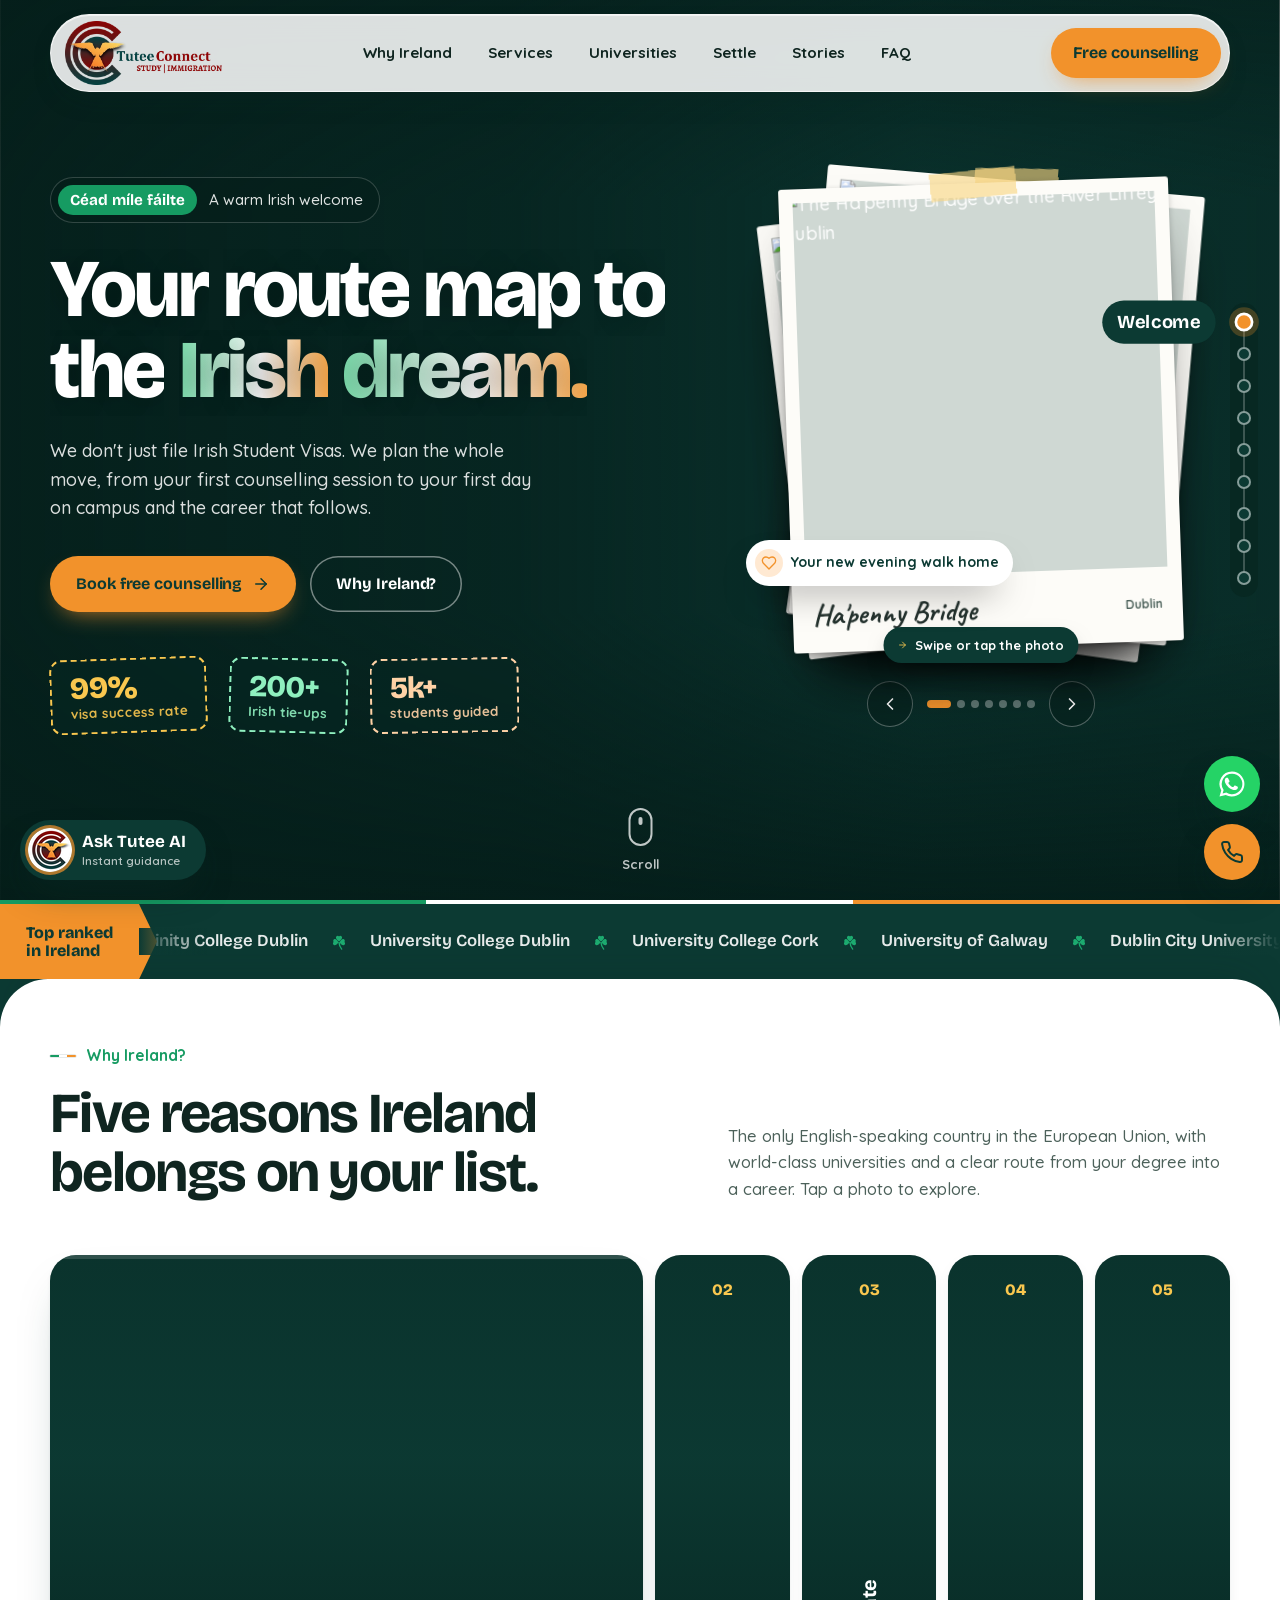
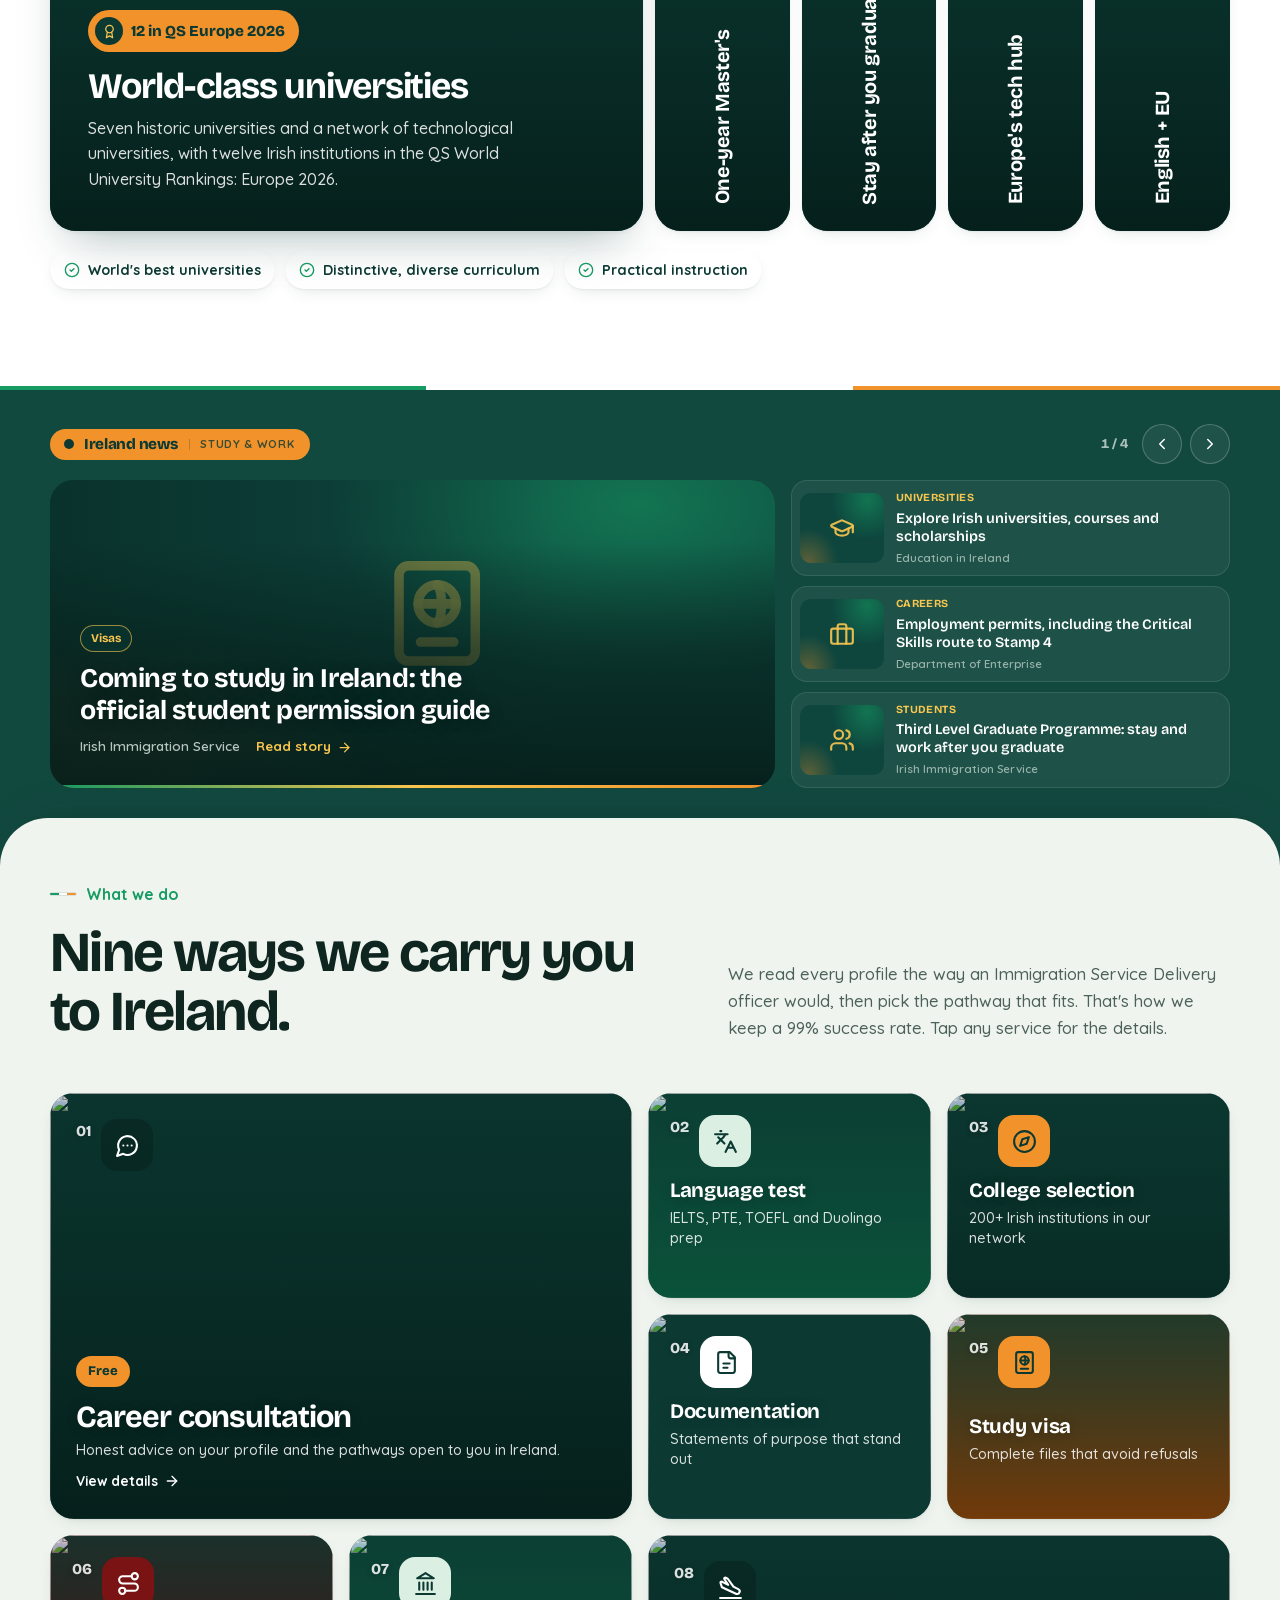
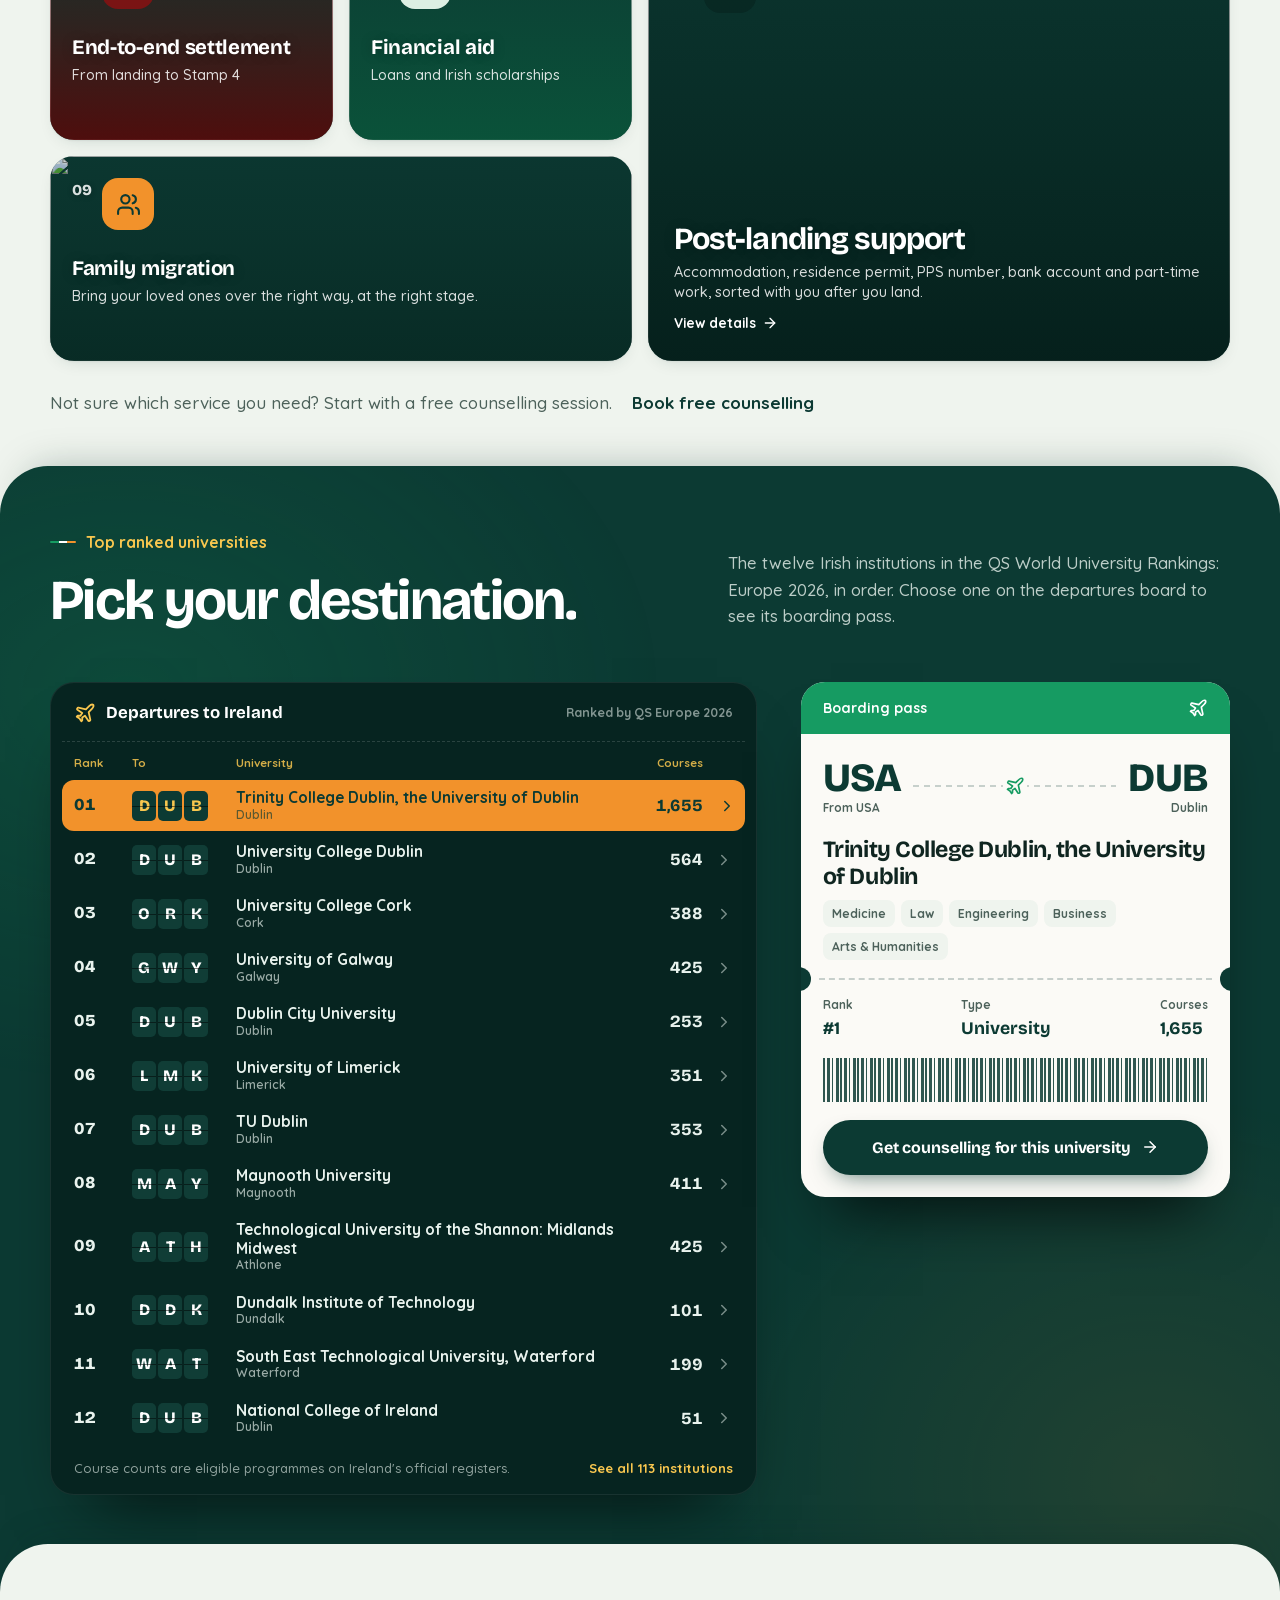
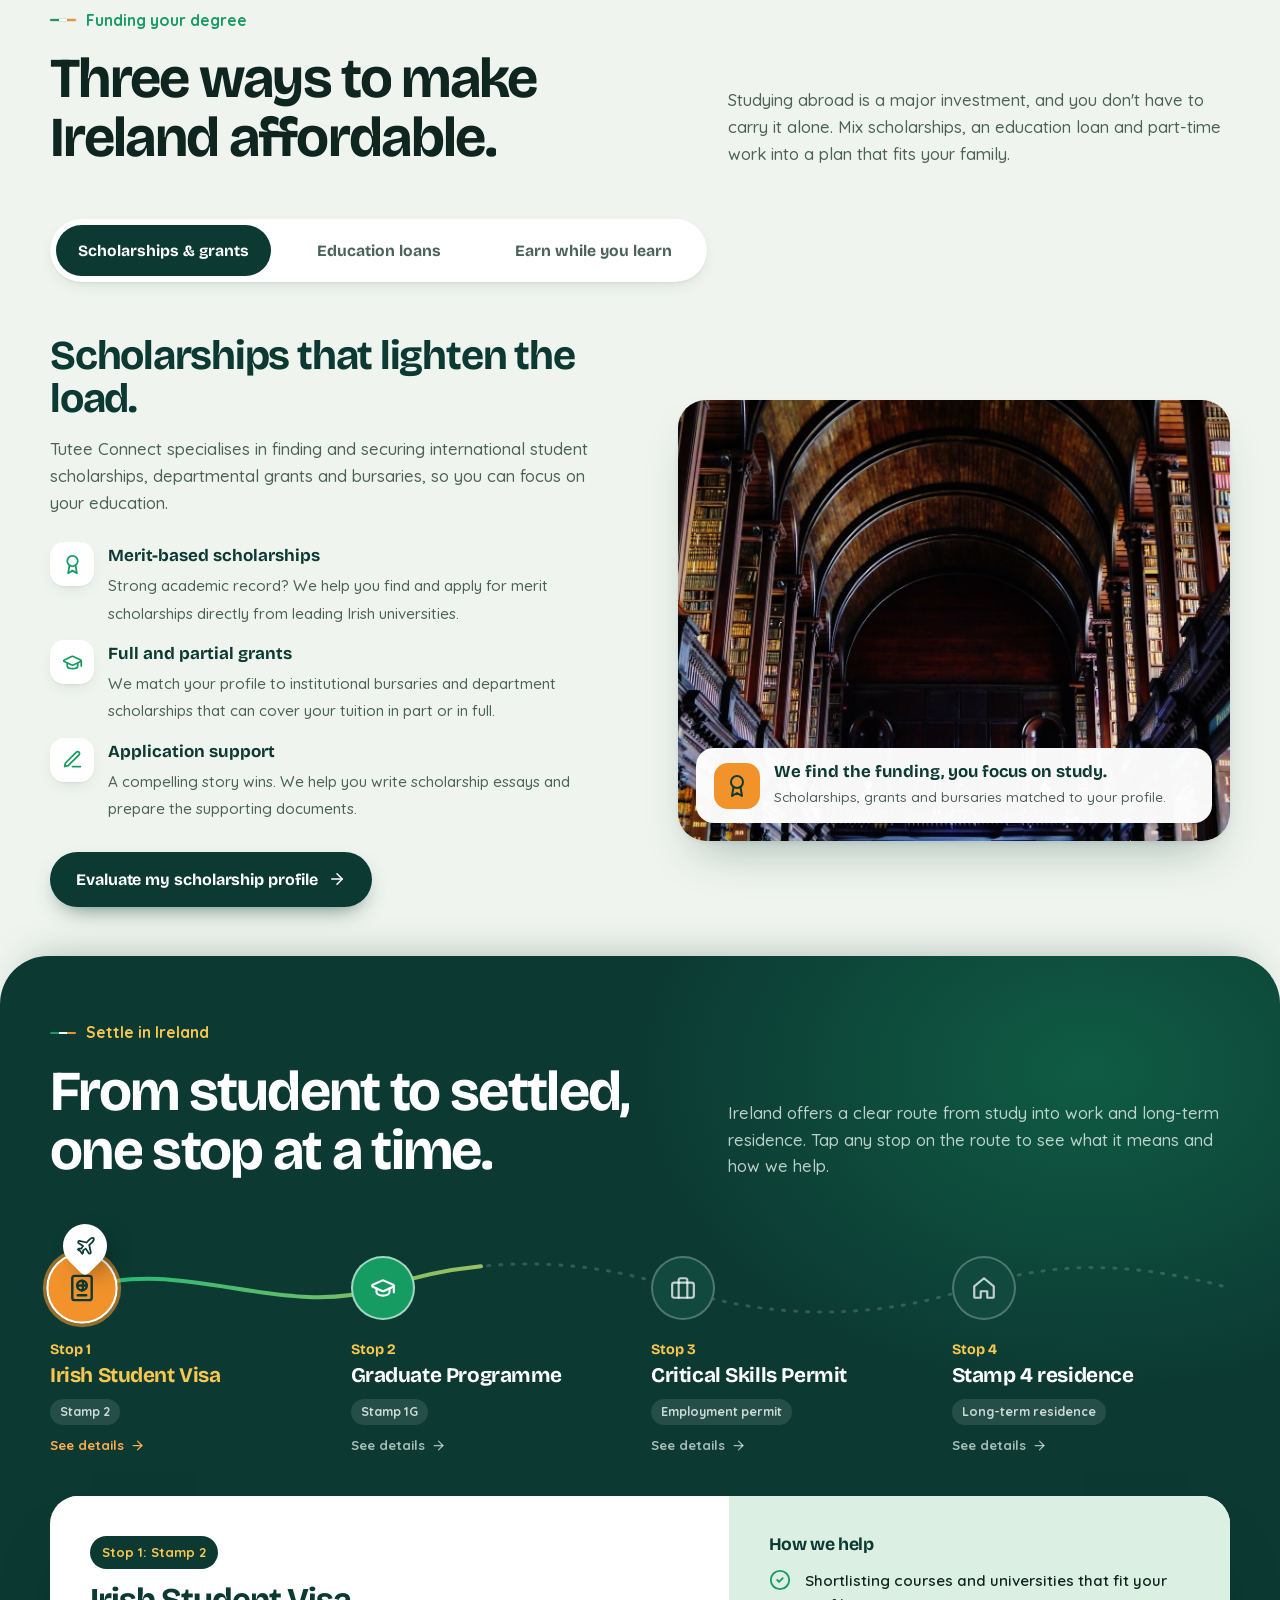
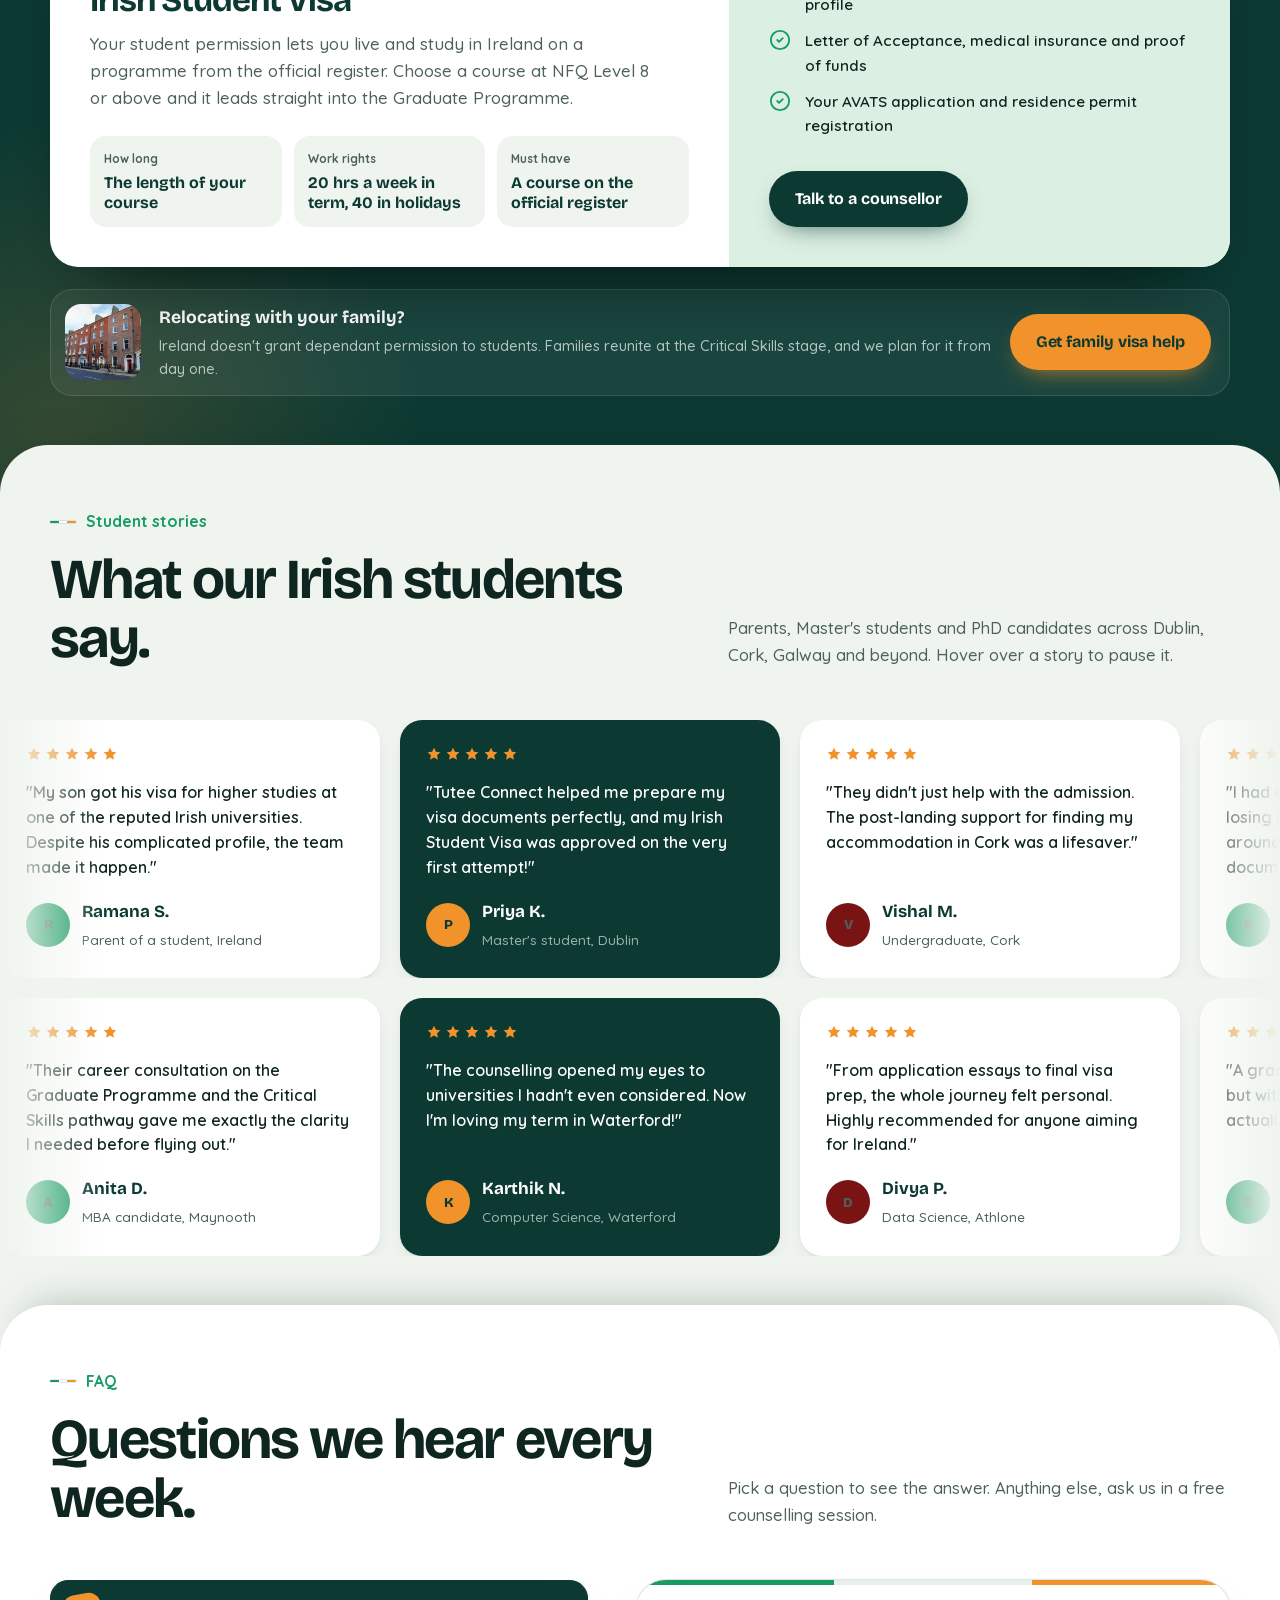
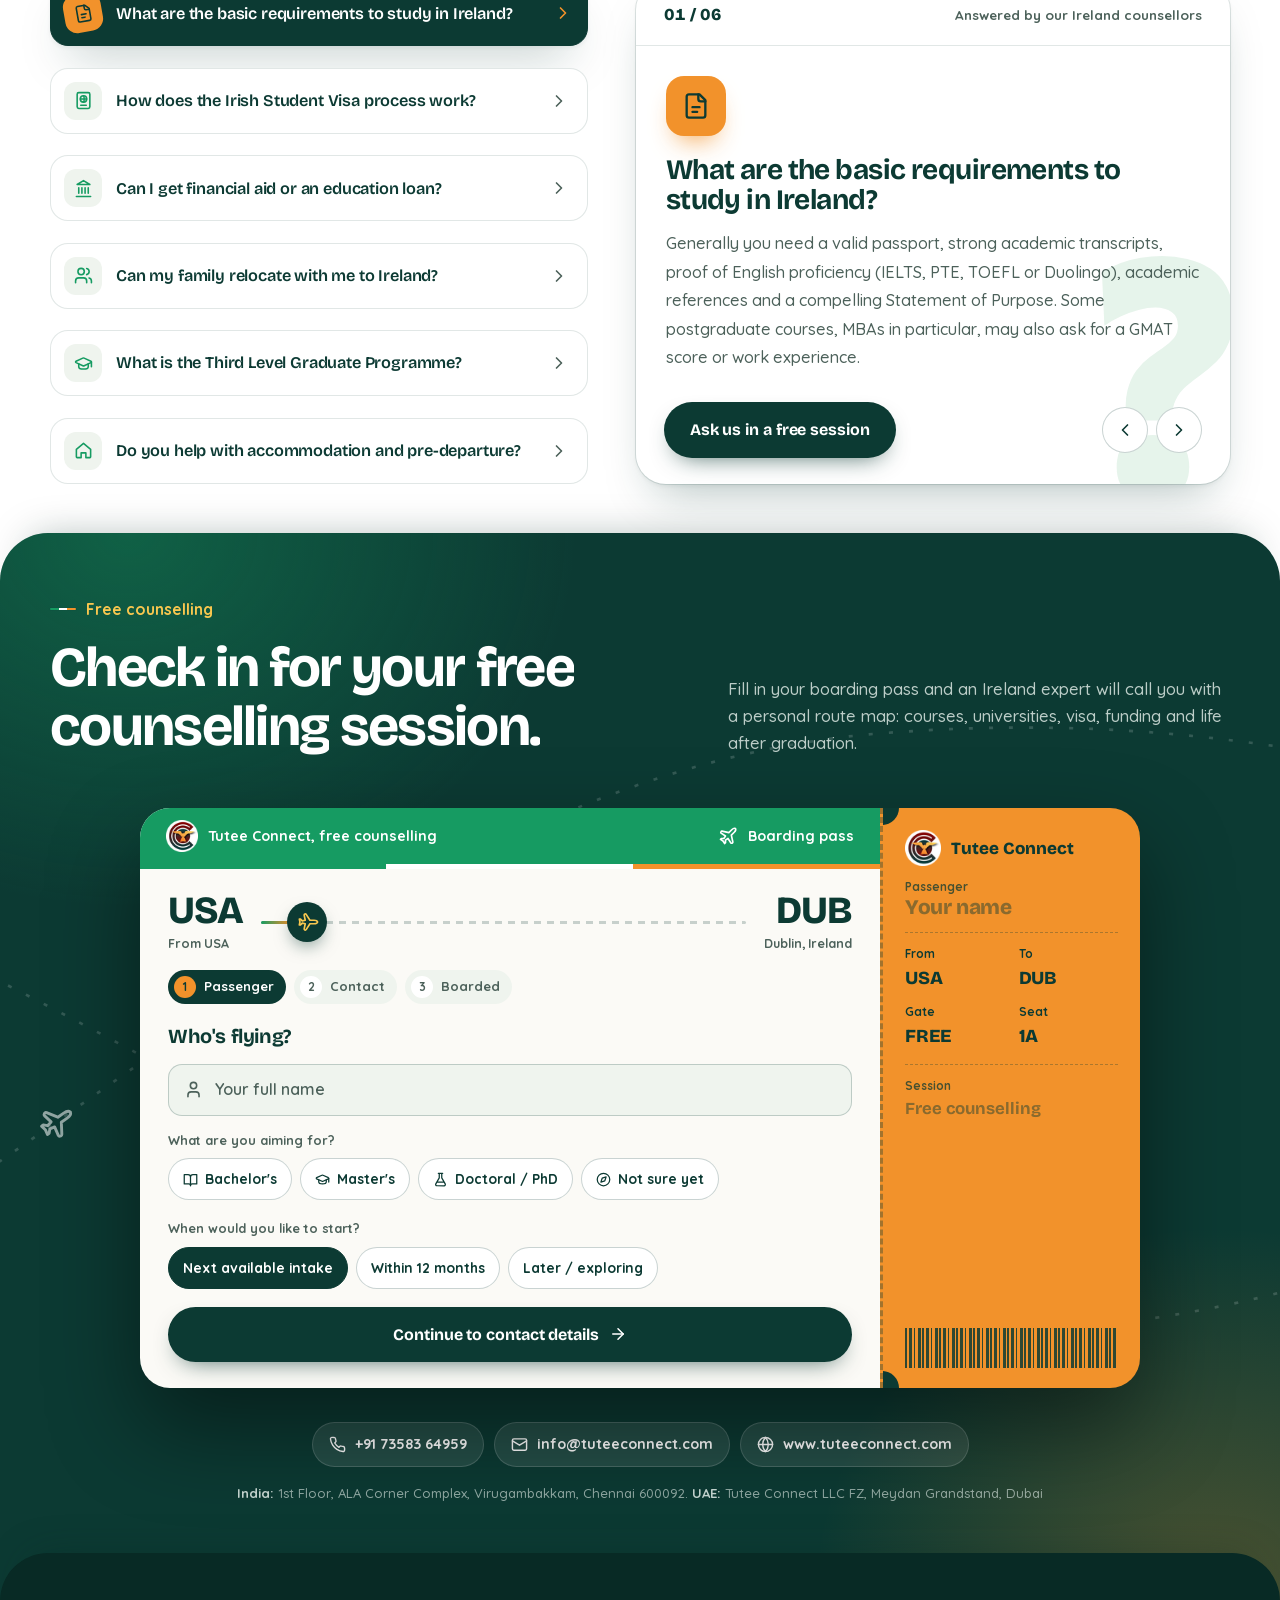
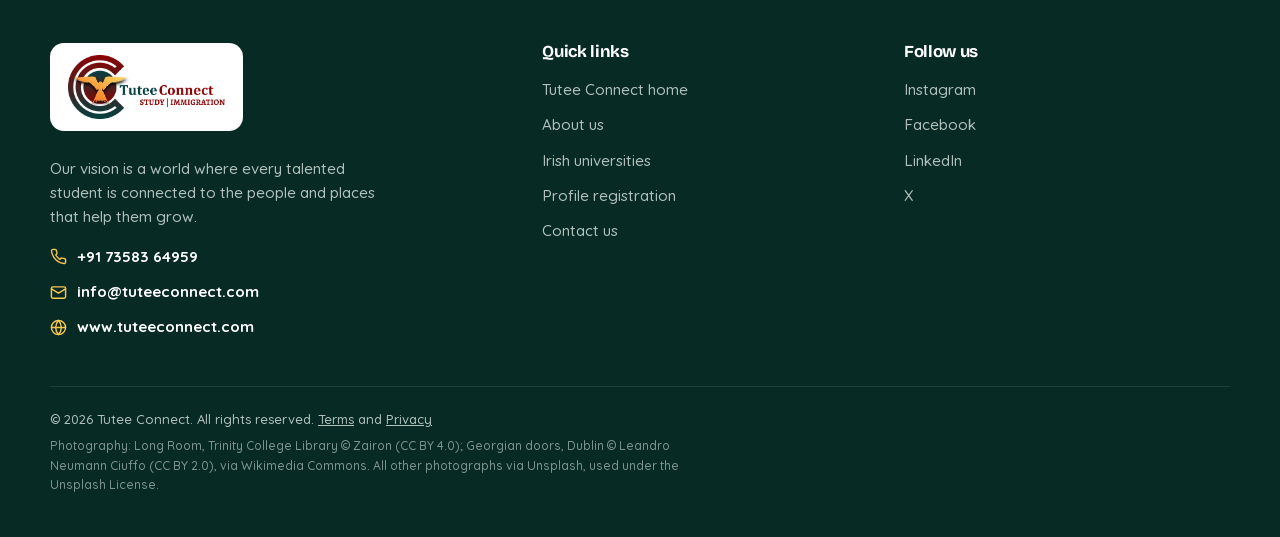
==== commit 8b19994c: "Logo Fix" ====
--- a/index.html
+++ b/index.html
@@ -83,7 +83,7 @@
 <header class="header" data-header>
   <div class="wrap">
     <div class="header__bar">
-      <a class="header__logo" href="./index.html" data-scroll-to="top" aria-label="Tutee Connect home"><img class="header__mark" src="./assets/img/logo/icon-44.png" srcset="./assets/img/logo/icon-44.png 1x, ./assets/img/logo/icon-88.png 2x, ./assets/img/logo/icon-132.png 3x" alt="" width="44" height="44"><span class="wordmark" aria-hidden="true"><span class="wordmark__name"><b>Tutee</b> <i>Connect</i></span><span class="wordmark__tag">STUDY | IMMIGRATION</span></span></a>
+      <a class="header__logo" href="./index.html" data-scroll-to="top" aria-label="Tutee Connect home"><img class="header__brand" src="./assets/img/logo/logo-official-208h.webp" alt="Tutee Connect, Study | Immigration" width="157" height="64"></a>
       <nav class="nav" aria-label="Main">
         <a href="#why" data-scroll-to="why" data-nav="why">Why Ireland</a>
         <a href="#services" data-scroll-to="services" data-nav="services">Services</a>
@@ -781,7 +781,7 @@
   <div class="wrap">
     <div class="footer__grid">
       <div class="footer__brand">
-        <span class="footer__logo"><img decoding="async" src="./assets/img/logo/logo-footer-76h.webp" srcset="./assets/img/logo/logo-footer-76h.webp 1x, ./assets/img/logo/logo-footer-152h.webp 2x, ./assets/img/logo/logo-footer-228h.webp 3x" alt="Tutee Connect" width="191" height="76" loading="lazy"></span>
+        <span class="footer__logo"><img decoding="async" src="./assets/img/logo/logo-official-208h.webp" alt="Tutee Connect" width="157" height="64" loading="lazy"></span>
         <p>Our vision is a world where every talented student is connected to the people and places that help them grow.</p>
         <ul class="footer__contact">
           <li><a href="tel:+917358364959"><svg aria-hidden="true"><use href="#i-phone"/></svg>+91 73583 64959</a></li>
--- a/assets/css/site.css
+++ b/assets/css/site.css
@@ -127,7 +127,7 @@
 .header.is-hidden { transform: translateY(-140%); }
 .header__bar {
   display: flex; align-items: center; justify-content: space-between; gap: 16px;
-  padding: 8px 8px 8px 18px; border-radius: 999px;
+  padding: 6px 8px 6px 14px; border-radius: 999px;
   background: rgba(255, 255, 255, 0.86);
   -webkit-backdrop-filter: blur(14px) saturate(1.4); backdrop-filter: blur(14px) saturate(1.4);
   box-shadow: 0 1px 0 rgba(255,255,255,.6) inset, 0 12px 32px -16px rgba(8, 40, 34, 0.45);
@@ -135,17 +135,10 @@
   transition: box-shadow .35s, background-color .35s;
 }
 .header.is-scrolled .header__bar { background: rgba(255,255,255,0.95); box-shadow: 0 12px 32px -14px rgba(8, 40, 34, 0.35); }
-/* Header logo: the symbol is an image; the wordmark is live text in Alegreya
-   (the logo's own typeface) and the logo's exact colours, so it stays sharp at
-   any size instead of shrinking a picture of text to a few pixels. */
-.header__logo { display: inline-flex; align-items: center; gap: 2px; text-decoration: none; }
-.header__mark { width: 44px; height: 44px; flex: none; }
-.wordmark { display: inline-grid; font-family: 'Alegreya', Georgia, serif; font-weight: 700; line-height: 1; }
-.wordmark__name { font-size: 21px; letter-spacing: -0.005em; white-space: nowrap; }
-.wordmark__name b, .wordmark__name i { font-weight: 700; font-style: normal; }
-.wordmark__name b { color: #054041; }
-.wordmark__name i { color: #8c0304; }
-.wordmark__tag { justify-self: end; margin-top: 2px; font-size: 9.5px; letter-spacing: .045em; color: #8c0304; white-space: nowrap; }
+/* Header logo: the official artwork, unaltered, pre-sized 1x-4x from the master. */
+.header__logo { display: inline-flex; align-items: center; text-decoration: none; }
+.header__brand { height: 64px; width: auto; display: block; }
+@media (max-width: 640px) { .header__brand { height: 50px; } }
 .nav { display: flex; gap: 4px; align-items: center; }
 .nav a, .nav button {
   position: relative; padding: 10px 16px; border: 0; background: none; border-radius: 999px;
@@ -1077,8 +1070,9 @@
 .footer__grid { display: grid; grid-template-columns: 1.4fr 1fr 1fr; gap: 36px; }
 /* logo-dark-*.webp: the dark-background version of the logo (cream between and
    around the rings, lighter teal and brighter red lettering), pre-sized 1x/2x/3x. */
-.footer__logo { display: inline-block; margin-bottom: 18px; }
-.footer__logo img { height: 76px; width: auto; }
+/* The official logo is drawn for light backgrounds, so it sits on a white plate. */
+.footer__logo { display: inline-block; margin-bottom: 18px; padding: 12px 18px; background: #fff; border-radius: 14px; }
+.footer__logo img { height: 64px; width: auto; display: block; }
 /* On dark green the icon's teal and claret rings need a fine light keyline to read. */
 /* On dark green the chat launcher and chat header use icon-dark-*.png (cream between the rings). */
 .footer__contact { list-style: none; margin: 16px 0 0; padding: 0; display: grid; gap: 8px; font-size: .92rem; }
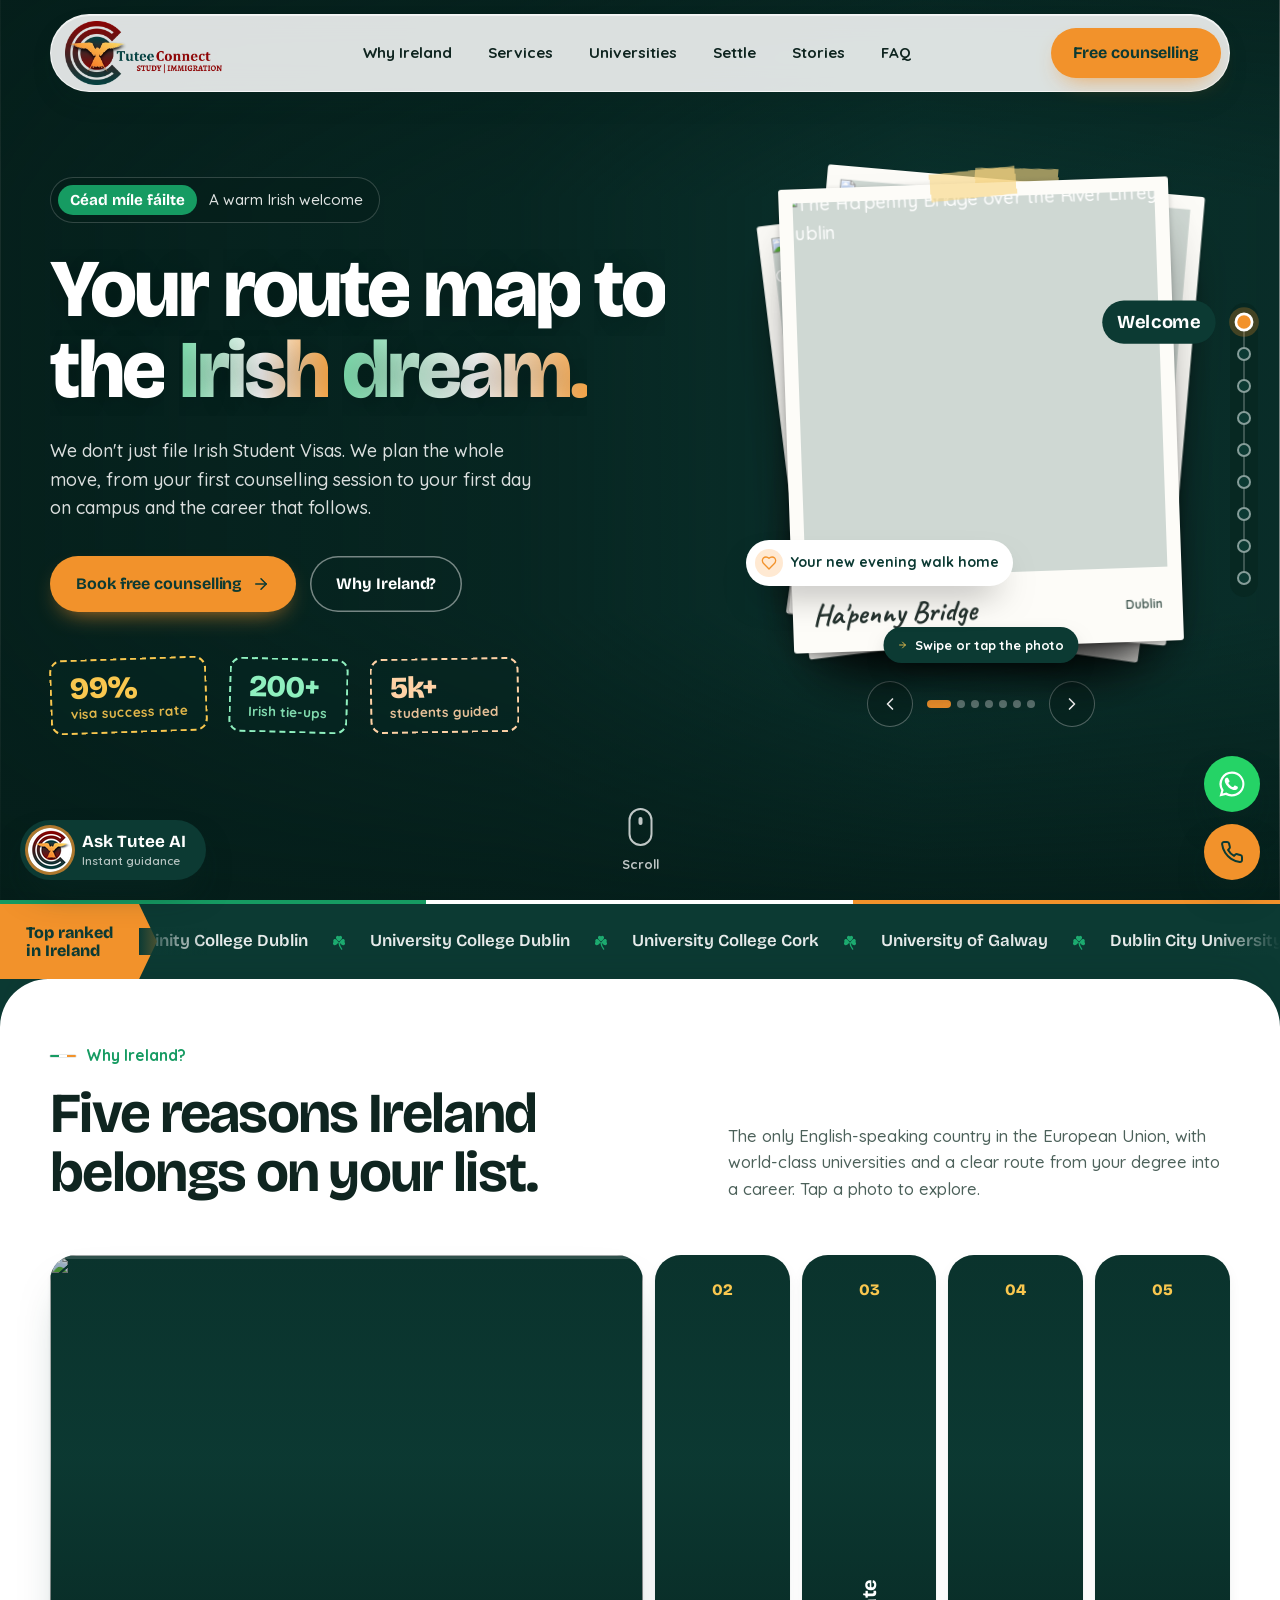
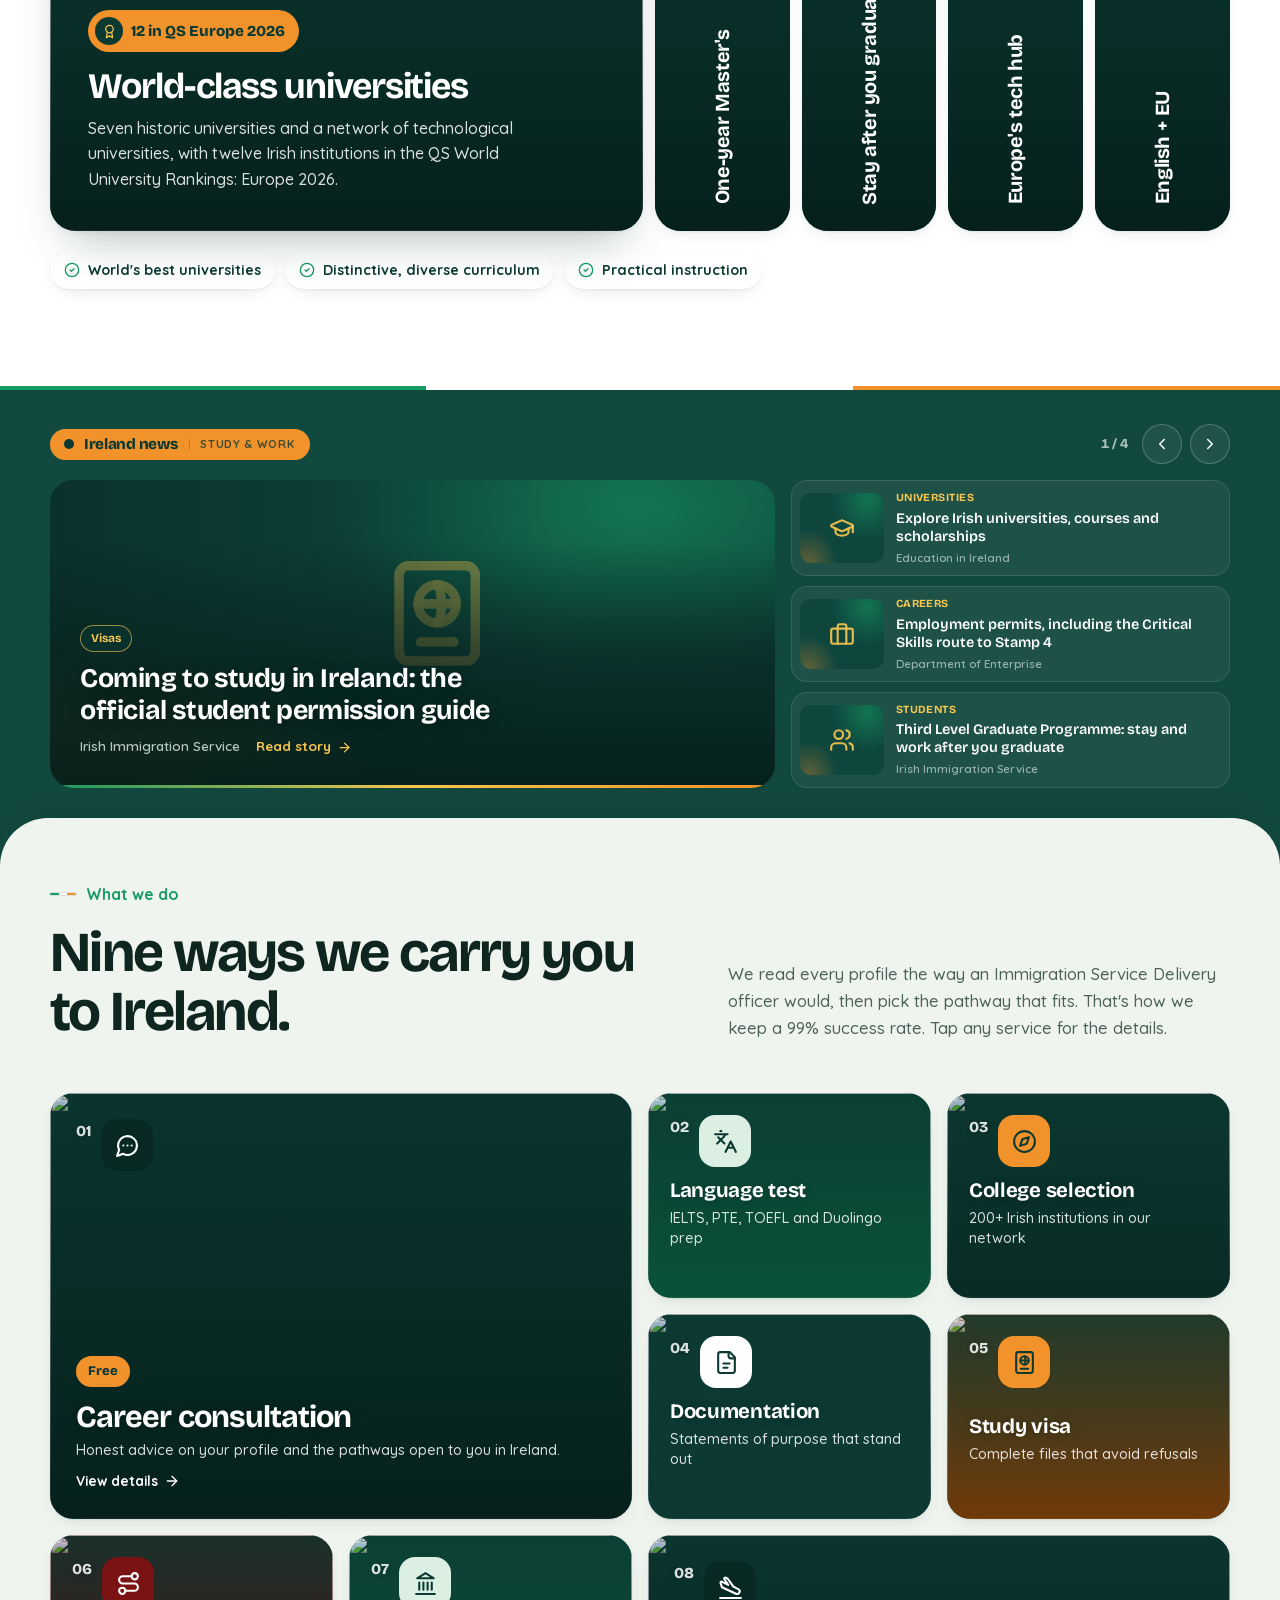
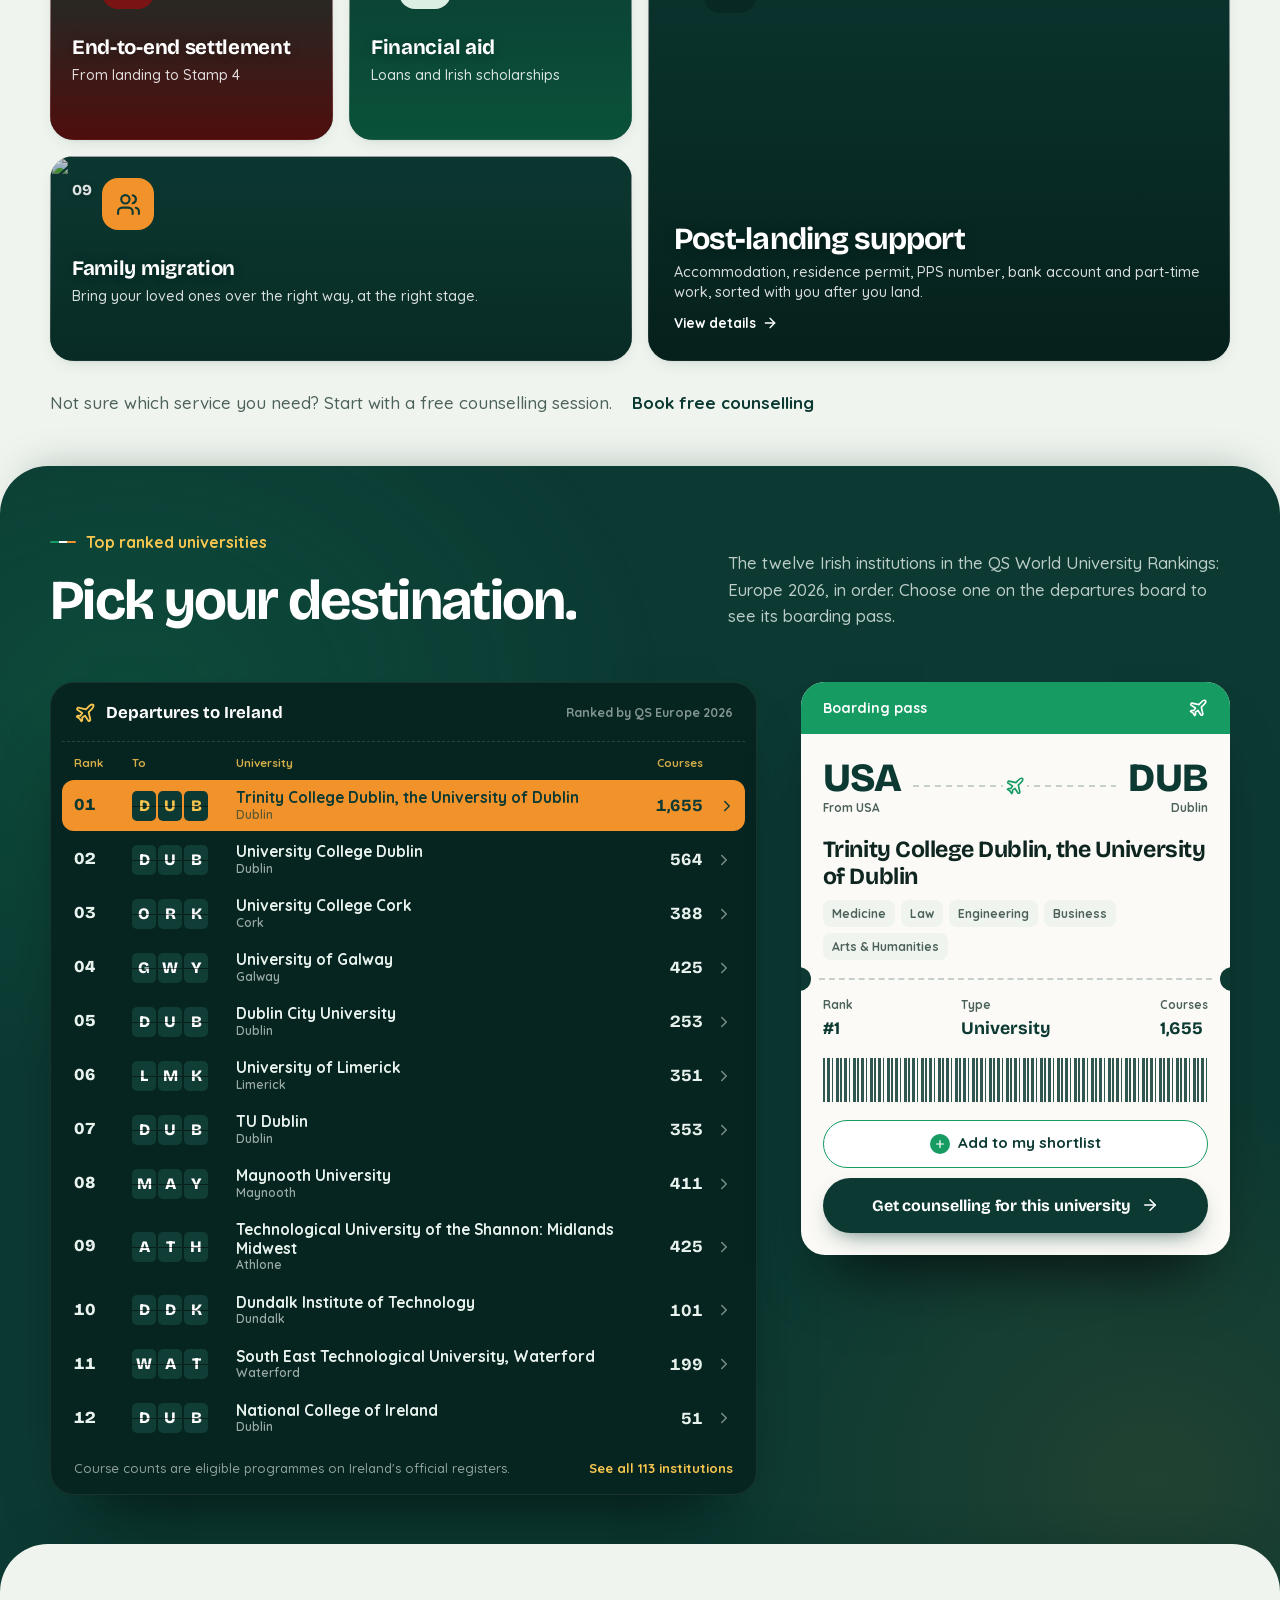
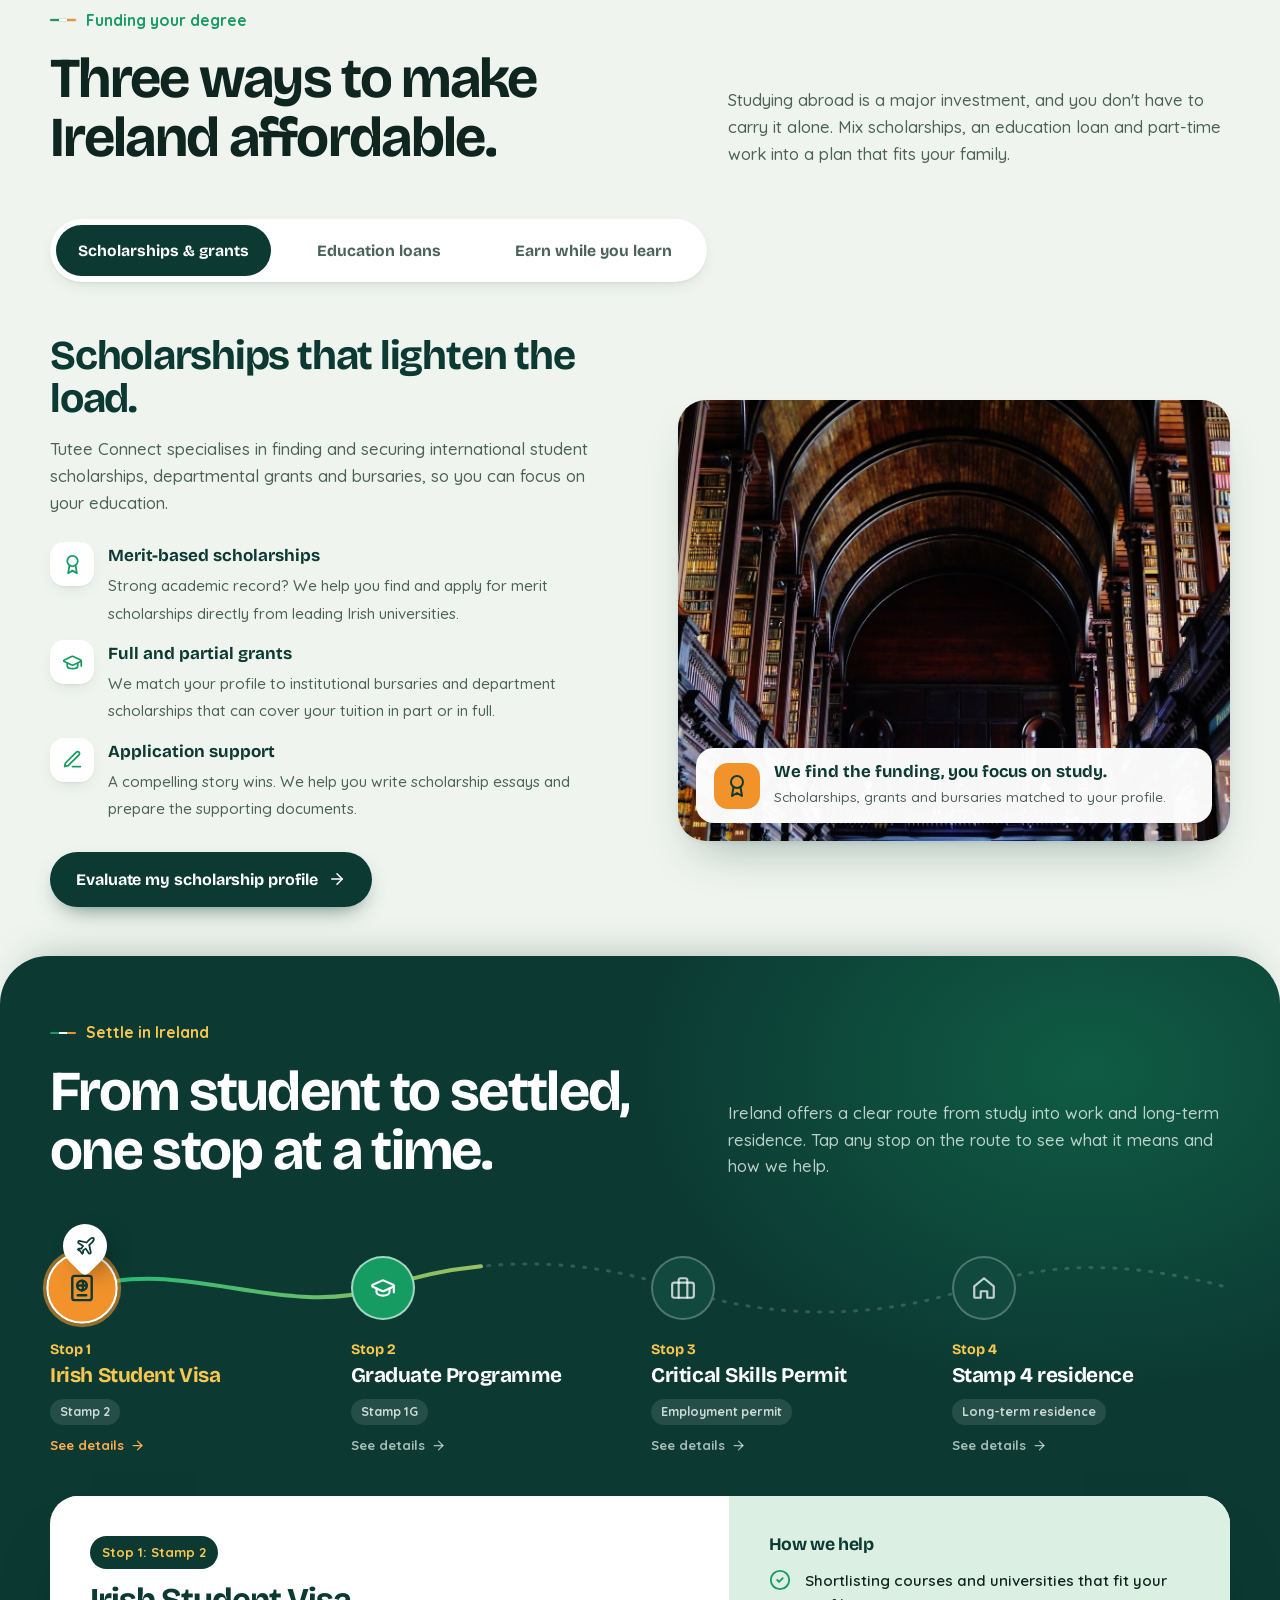
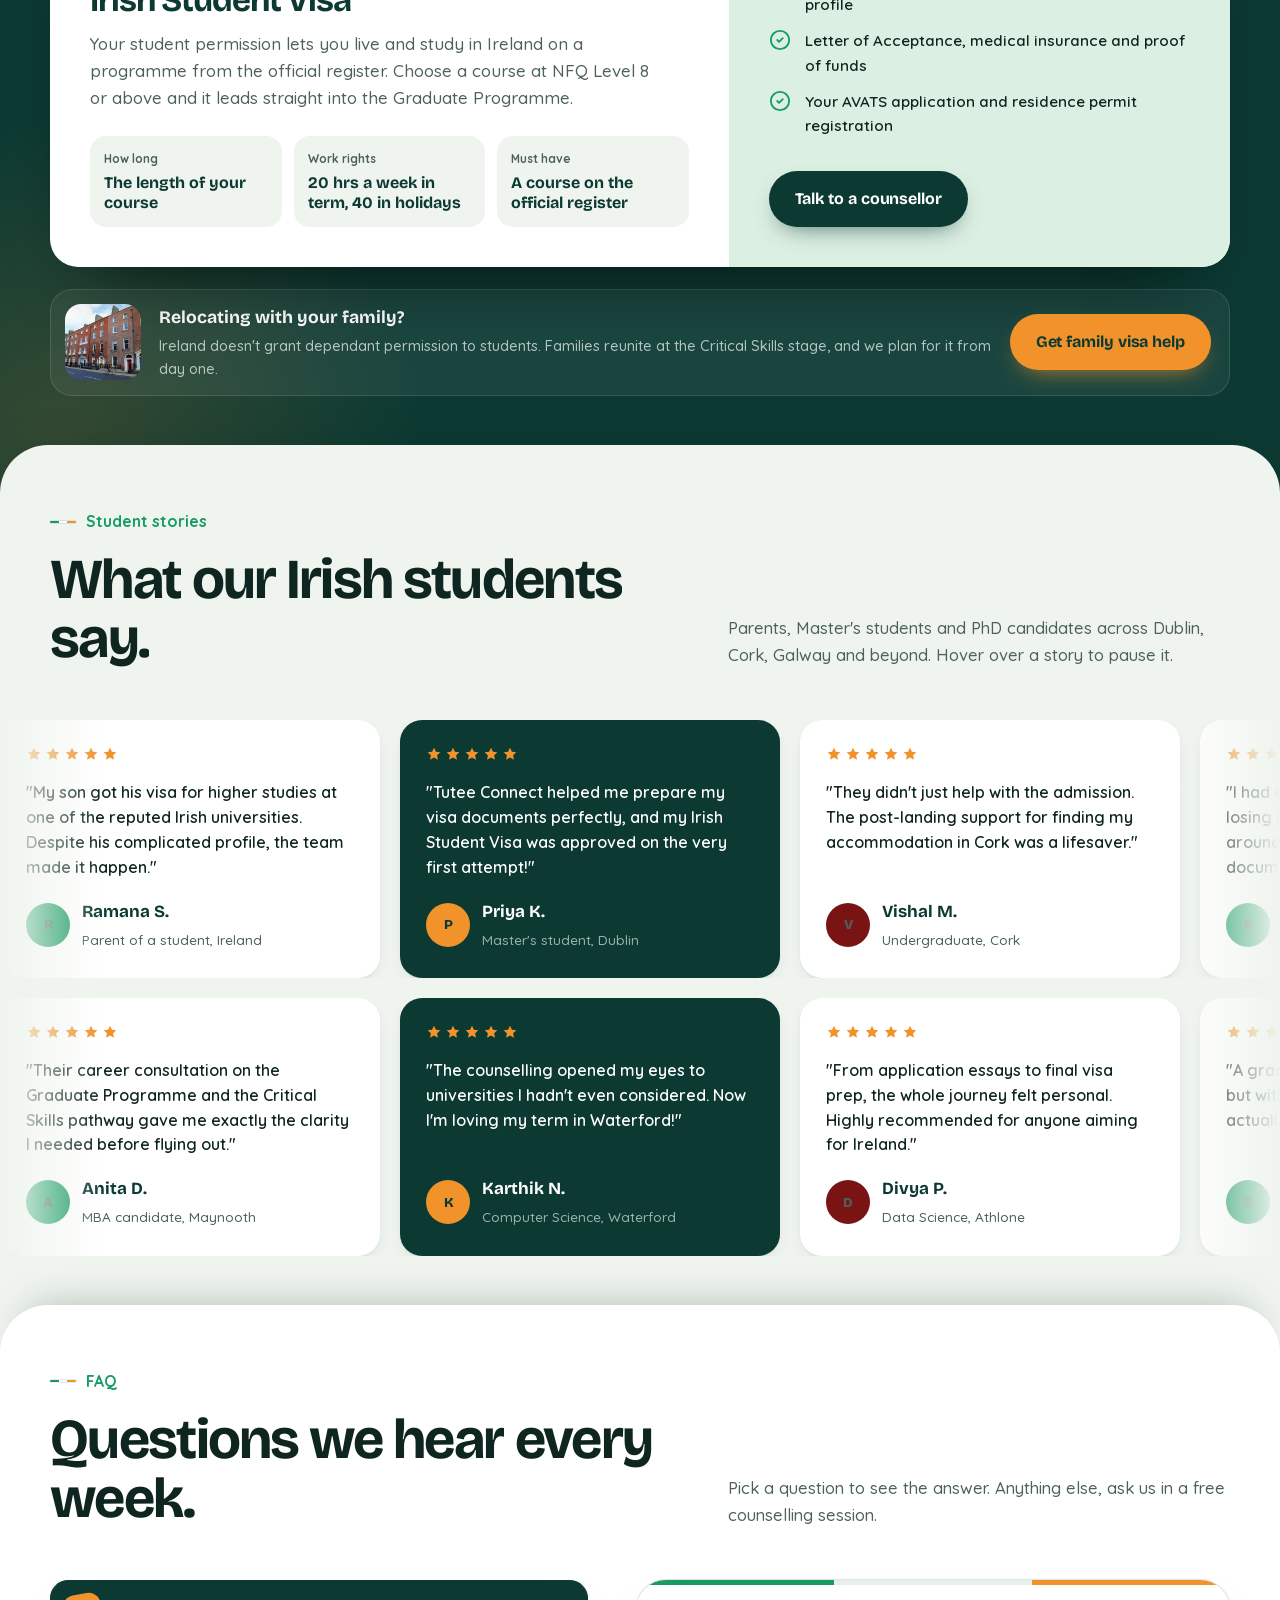
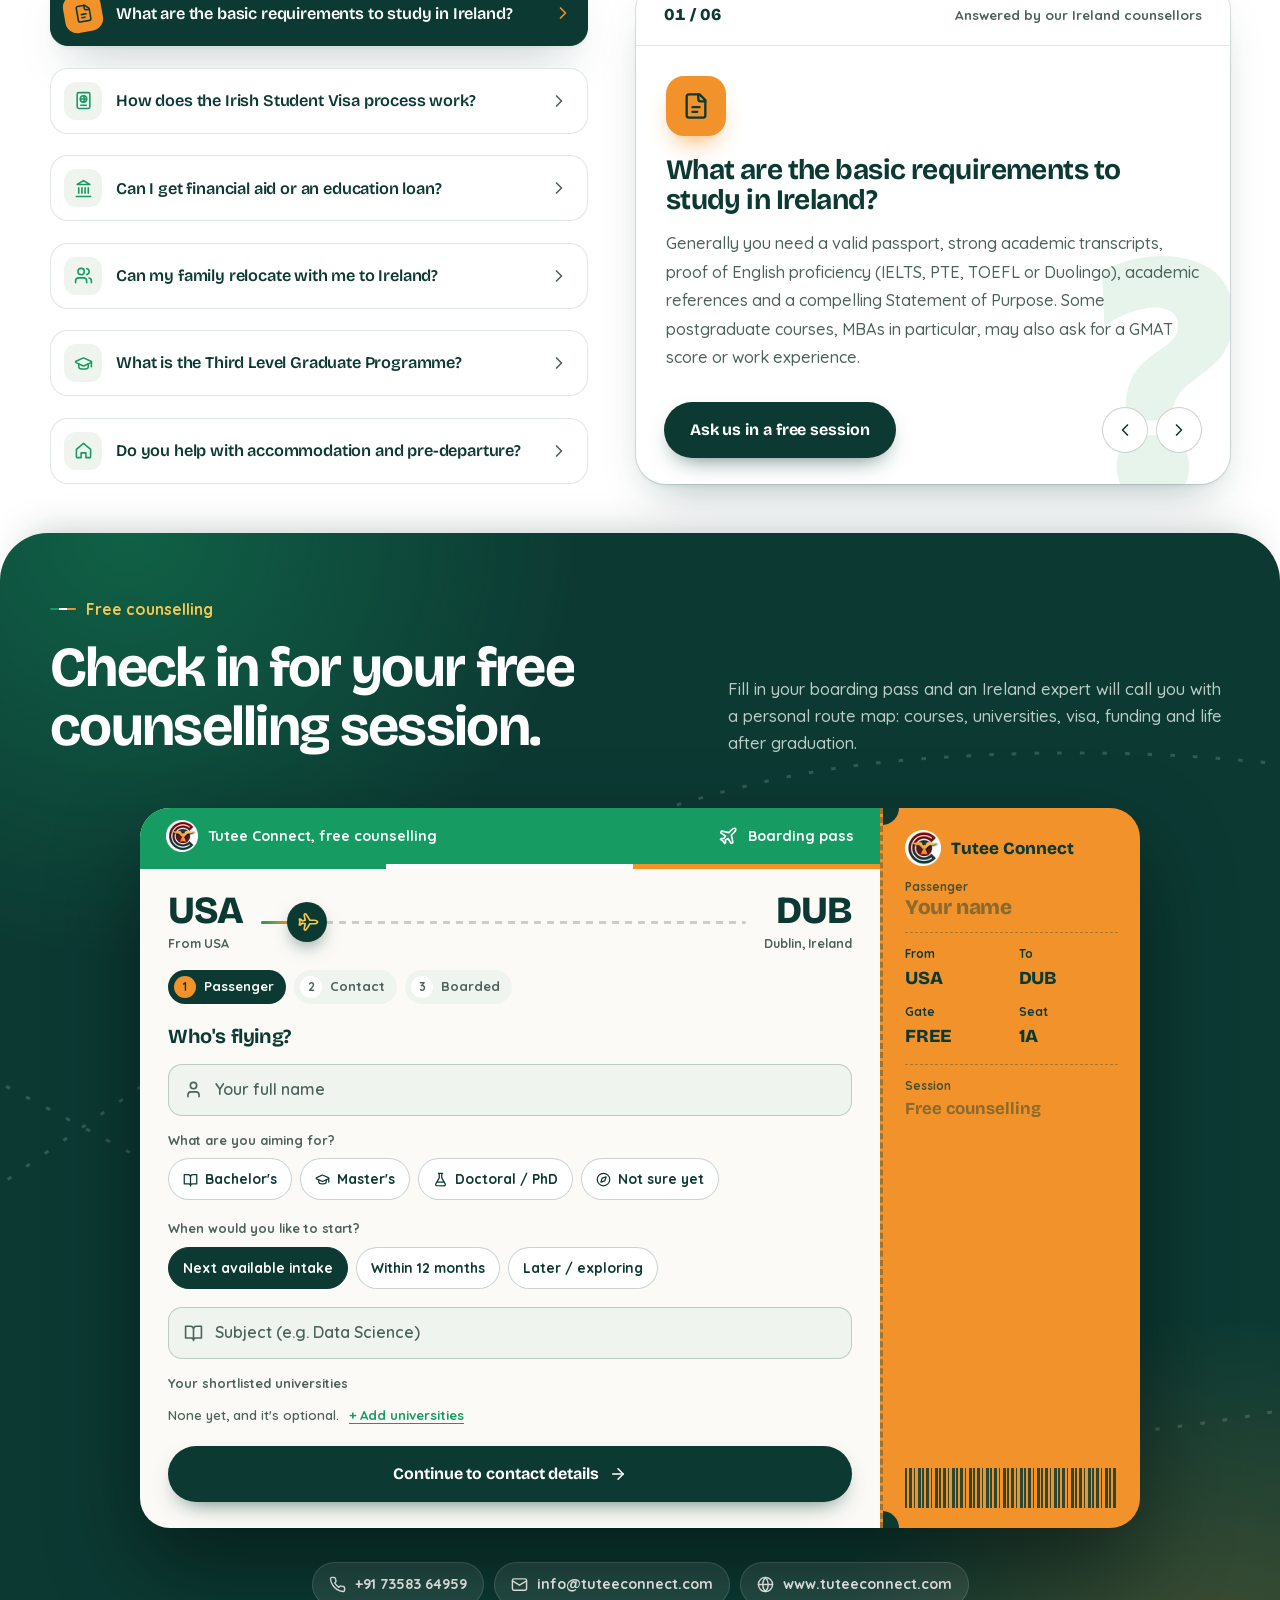
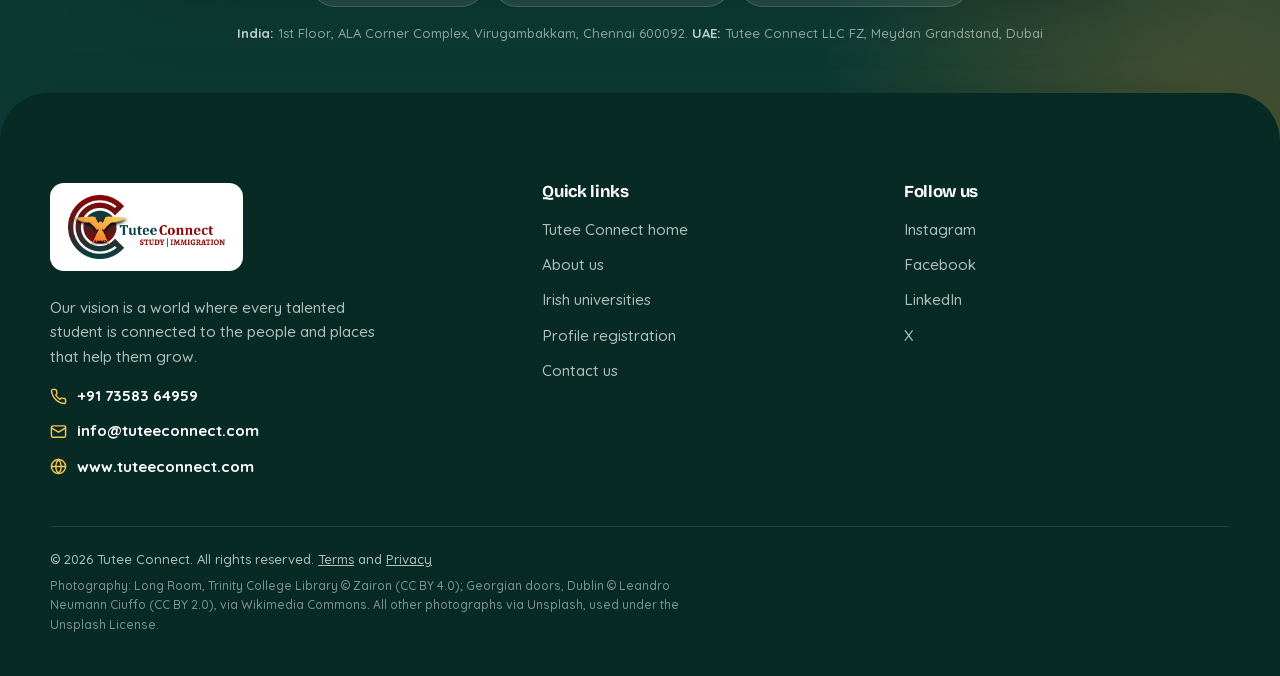
==== commit e1f30337: "Shortlist: chips in the form, floating shortlist button, plans-first steps One shared shortlist stor" ====
--- a/index.html
+++ b/index.html
@@ -420,7 +420,7 @@
         <div class="pass__perf"></div>
         <div class="pass__foot"><div>Rank<b data-pass-rank>#1</b></div><div>Type<b data-pass-type>University</b></div><div>Courses<b data-pass-courses>1,655</b></div></div>
         <div class="pass__barcode" aria-hidden="true"></div>
-        <div class="pass__cta"><button class="btn btn--dark" type="button" data-pass-apply>Get counselling for this university <svg><use href="#i-arrow"/></svg></button></div>
+        <div class="pass__cta"><button class="pick" type="button" data-pass-pick aria-pressed="false"><i><svg aria-hidden="true"><use href="#i-plus"/></svg></i>Add to my shortlist</button><button class="btn btn--dark" type="button" data-pass-apply>Get counselling for this university <svg><use href="#i-arrow"/></svg></button></div>
       </article>
     </div>
   </div>
@@ -694,7 +694,7 @@
           <div class="alert alert--err hidden" data-form-error role="alert"><svg><use href="#i-alert"/></svg><span data-form-error-text>Submission failed. Please try again.</span></div>
           <div class="ticket__stage">
             <fieldset class="tstep is-active" data-tstep="1">
-              <legend>Who's flying?</legend>
+              <legend tabindex="-1">Who's flying?</legend>
               <div class="field"><input id="f-name" name="name" type="text" placeholder=" " autocomplete="name" maxlength="120" required><label for="f-name">Your full name</label><svg><use href="#i-user"/></svg></div>
               <span class="topics-label" id="level-label">What are you aiming for?</span>
               <div class="topics topics--pick" role="radiogroup" aria-labelledby="level-label" data-levels>
@@ -709,16 +709,18 @@
                 <label class="topic"><input type="radio" name="intake" value="Within 12 months">Within 12 months</label>
                 <label class="topic"><input type="radio" name="intake" value="Later">Later / exploring</label>
               </div>
-              <div class="prefs hidden" data-prefs>
-                <span class="topics-label">Your shortlisted universities</span>
-                <ul class="prefs__list" data-prefs-list></ul>
-                <a class="prefs__edit" href="./universities.html" target="_blank" rel="noopener">+ Add or change universities</a>
+              <div class="field"><input id="f-course" name="course" type="text" placeholder=" " autocomplete="off" maxlength="120"><label for="f-course">Subject (e.g. Data Science)</label><svg><use href="#i-book"/></svg></div>
+              <!-- Chips mirror the shared shortlist (cards, boarding pass, floating button); × removes one everywhere -->
+              <div class="prefs is-empty" data-prefs>
+                <span class="topics-label" id="prefs-label">Your shortlisted universities</span>
+                <ul class="prefs__list" data-prefs-list aria-labelledby="prefs-label" hidden></ul>
+                <p class="prefs__foot"><span class="prefs__none">None yet, and it's optional.</span><a class="prefs__edit" href="./universities.html" target="_blank" rel="noopener">+ Add universities</a></p>
               </div>
               <input type="hidden" name="shortlist" value="" data-prefs-input>
               <div class="tstep__row"><button class="btn btn--dark" type="button" data-tnext>Continue to contact details <svg><use href="#i-arrow"/></svg></button></div>
             </fieldset>
             <fieldset class="tstep" data-tstep="2">
-              <legend>Where can we reach you?</legend>
+              <legend tabindex="-1">Where can we reach you?</legend>
               <div class="field"><input id="f-email" name="email" type="email" inputmode="email" placeholder=" " autocomplete="email" maxlength="200" required><label for="f-email">Email address</label><svg><use href="#i-mail"/></svg></div>
               <div class="phone">
                 <div class="field"><select name="country_code" aria-label="Country code" data-cc></select></div>
@@ -728,7 +730,6 @@
                 <div class="field field--select" data-pick><select id="f-state" name="state" required><option value="" selected disabled hidden></option><optgroup label="India"><option>Andhra Pradesh</option><option>Arunachal Pradesh</option><option>Assam</option><option>Bihar</option><option>Chhattisgarh</option><option>Goa</option><option>Gujarat</option><option>Haryana</option><option>Himachal Pradesh</option><option>Jharkhand</option><option>Karnataka</option><option>Kerala</option><option>Madhya Pradesh</option><option>Maharashtra</option><option>Manipur</option><option>Meghalaya</option><option>Mizoram</option><option>Nagaland</option><option>Odisha</option><option>Punjab</option><option>Rajasthan</option><option>Sikkim</option><option>Tamil Nadu</option><option>Telangana</option><option>Tripura</option><option>Uttar Pradesh</option><option>Uttarakhand</option><option>West Bengal</option><option>Andaman and Nicobar Islands</option><option>Chandigarh</option><option>Dadra and Nagar Haveli and Daman and Diu</option><option>Delhi</option><option>Jammu and Kashmir</option><option>Ladakh</option><option>Lakshadweep</option><option>Puducherry</option></optgroup><optgroup label="Outside India"><option>United Arab Emirates</option><option>Other country</option></optgroup></select><span class="pick__val" aria-hidden="true"></span><label for="f-state">Your state</label><svg><use href="#i-pin"/></svg></div>
                 <div class="field field--select" data-pick><select id="f-time" name="call_time"><option value="" selected disabled hidden></option><option>Morning (9 am &ndash; 12 pm)</option><option>Afternoon (12 &ndash; 4 pm)</option><option>Evening (4 &ndash; 8 pm)</option><option>Anytime</option></select><span class="pick__val" aria-hidden="true"></span><label for="f-time">Call time</label><svg><use href="#i-clock"/></svg></div>
               </div>
-              <div class="field"><input id="f-course" name="course" type="text" placeholder=" " autocomplete="off" maxlength="120"><label for="f-course">Subject (e.g. Data Science)</label><svg><use href="#i-book"/></svg></div>
               <div class="tstep__row">
                 <button class="tback" type="button" data-tback><svg><use href="#i-chev-l"/></svg>Back</button>
                 <button class="btn" type="submit" data-submit-btn>Board now: book my free session</button>
@@ -832,6 +833,14 @@
   </div>
 </div>
 
+<!-- Floating shortlist: shows once a university is shortlisted, pops and names
+     each new one, and takes you to the boarding pass. Hidden while the form is on screen. -->
+<a class="slfab" href="./index.html#contact" data-scroll-to="contact" data-slfab hidden>
+  <span class="slfab__n" data-slfab-count>0</span>
+  <span class="slfab__txt"><b data-slfab-label aria-live="polite">0 shortlisted</b><small>Review &amp; check in</small></span>
+  <svg class="slfab__go" aria-hidden="true"><use href="#i-arrow"/></svg>
+</a>
+
 <!-- ======================= CHAT ======================= -->
 <!-- Quick contact dock: Tutee AI on the left, Reserve a call + WhatsApp on the right.
      On phones it becomes one slim bar along the bottom of the screen. -->
--- a/assets/css/site.css
+++ b/assets/css/site.css
@@ -674,6 +674,7 @@
 .pass__barcode { height: 44px; margin: 0 22px 18px; opacity: .85; background: repeating-linear-gradient(90deg, var(--forest) 0 2px, transparent 2px 4px, var(--forest) 4px 7px, transparent 7px 9px, var(--forest) 9px 10px, transparent 10px 13px, var(--forest) 13px 16px, transparent 16px 17px); }
 .pass__cta { padding: 0 22px 22px; display: grid; gap: 10px; }
 .pass__cta .btn { width: 100%; white-space: normal; text-align: center; }
+.pass__cta .pick { justify-content: center; min-height: 48px; font-size: .95rem; }
 @media (max-width: 960px) {
   .board-wrap { grid-template-columns: 1fr; }
   .pass--big { position: relative; top: 0; order: -1; max-width: 460px; width: 100%; justify-self: center; }
@@ -1308,13 +1309,20 @@
 .ucard__foot { margin-top: auto; display: flex; align-items: center; justify-content: space-between; gap: 12px; padding-top: 14px; border-top: 1px dashed var(--line-strong); }
 .ucard__foot div { font-size: .8rem; color: var(--muted); font-weight: 600; line-height: 1.2; }
 .ucard__foot div b { display: block; font-family: var(--f-display); font-size: 1.1rem; color: var(--forest); }
-.pick { display: inline-flex; align-items: center; gap: 8px; padding: 10px 16px; border-radius: 999px; border: 1.5px solid var(--line-strong); background: #fff; font-weight: 700; font-size: .88rem; color: var(--forest); transition: background-color .25s, color .25s, border-color .25s, transform .2s; }
-.pick:hover { border-color: var(--forest); }
+/* Shortlist: a shamrock outline and a filled + so it reads as the card's main
+   control next to the neutral Compare button; solid shamrock once shortlisted. */
+.pick { display: inline-flex; align-items: center; gap: 8px; padding: 10px 16px; border-radius: 999px; border: 1.5px solid var(--shamrock); background: #fff; font-weight: 700; font-size: .88rem; color: var(--forest); transition: background-color .25s, color .25s, border-color .25s, transform .2s; }
+.pick:hover { background: var(--mint); }
 .pick:active { transform: scale(.95); }
-.pick i { width: 20px; height: 20px; border-radius: 50%; display: grid; place-items: center; background: var(--mist); transition: background-color .25s, transform .4s var(--ease); }
+.pick i { position: relative; width: 20px; height: 20px; border-radius: 50%; display: grid; place-items: center; background: var(--shamrock); color: #fff; transition: background-color .25s, transform .4s var(--ease); }
 .pick i svg { width: 12px; height: 12px; }
 .pick[aria-pressed="true"] { background: var(--shamrock); border-color: var(--shamrock); color: #fff; }
 .pick[aria-pressed="true"] i { background: #fff; color: var(--shamrock); transform: rotate(360deg); }
+/* Attention cue: a soft ring leaves the + once every 7s, staggered card to
+   card by --i so they never pulse together. Stops once shortlisted. */
+.pick i::after { content: ''; position: absolute; inset: -3px; border-radius: 50%; border: 2px solid var(--shamrock); opacity: 0; pointer-events: none; }
+.pick[aria-pressed="false"] i::after { animation: pickPing 7s var(--ease) calc(1.5s + var(--i, 0) * .55s) infinite; }
+@keyframes pickPing { 0% { opacity: .8; transform: scale(1); } 16%, 100% { opacity: 0; transform: scale(2.2); } }
 .ugrid.is-list .ucard { display: grid; grid-template-columns: auto minmax(0, 1fr) auto; align-items: center; gap: 6px 20px; padding: 16px 18px; }
 .ugrid.is-list .ucard__top { grid-row: span 2; }
 .ugrid.is-list .ucard__top .utype { display: none; }
@@ -1335,25 +1343,80 @@
 .cta-band svg.knot { position: absolute; right: -40px; top: -60px; width: 220px; height: 220px; color: rgba(12,58,51,.1); animation: spin 50s linear infinite; }
 @media (max-width: 760px) { .cta-band { grid-template-columns: 1fr; } }
 
-.tray { position: fixed; left: 50%; bottom: 18px; z-index: 90; width: min(calc(100% - 28px), 720px); display: flex; align-items: center; gap: 14px; padding: 10px 10px 10px 18px; border-radius: 999px; background: var(--forest); color: #fff; box-shadow: 0 24px 50px -20px rgba(8,40,34,.8); transform: translate(-50%, 140%); transition: transform .55s var(--ease); }
+/* Shortlist tray: the site's CTA amber with a white rim, so it stands out on
+   the light results and the dark footer alike; its button is the dark one. */
+.tray { position: fixed; left: 50%; bottom: 18px; z-index: 90; width: min(calc(100% - 28px), 720px); display: flex; align-items: center; gap: 14px; padding: 10px 10px 10px 18px; border-radius: 999px; background: var(--amber); color: var(--forest); box-shadow: 0 24px 50px -18px rgba(8,40,34,.75), 0 0 0 2px rgba(255,255,255,.9); transform: translate(-50%, 140%); transition: transform .55s var(--ease); }
 .tray.is-on { transform: translate(-50%, 0); }
-.tray__count { flex: none; width: 40px; height: 40px; border-radius: 50%; display: grid; place-items: center; background: var(--amber); color: var(--forest); font-family: var(--f-display); font-weight: 800; font-size: 1.1rem; }
-.tray__count.bump { animation: bump .4s cubic-bezier(.3,1.6,.5,1); }
+.tray__count { position: relative; flex: none; width: 40px; height: 40px; border-radius: 50%; display: grid; place-items: center; background: var(--forest); color: var(--gold); font-family: var(--f-display); font-weight: 800; font-size: 1.1rem; }
 @keyframes bump { 50% { transform: scale(1.3); } }
 .tray__names { flex: 1; min-width: 0; font-weight: 700; font-size: .9rem; overflow-wrap: break-word; }
-.tray__names small { display: block; font-weight: 600; font-size: .76rem; opacity: .65; }
-.tray .btn { padding: 12px 20px; flex: none; }
-.tray__clear { flex: none; width: 40px; height: 40px; border-radius: 50%; border: 0; background: rgba(255,255,255,.1); color: #fff; display: grid; place-items: center; }
+.tray__names small { display: block; font-weight: 700; font-size: .76rem; opacity: .8; }
+.tray__added { font-family: var(--f-display); font-weight: 800; }
+.tray .btn { padding: 12px 20px; flex: none; min-height: 48px; }
+.tray__clear { flex: none; width: 44px; height: 44px; border-radius: 50%; border: 0; background: rgba(12,58,51,.12); color: var(--forest); display: grid; place-items: center; transition: background-color .25s; }
+.tray__clear:hover { background: rgba(12,58,51,.22); }
 .tray__clear svg { width: 17px; height: 17px; }
+
+/* Shortlist notices (this tray, the home page's floating button): on every
+   add the box pops, the count flips and a ring ripples out; a removal just
+   settles the count; a soft glow every ~10s until the first click (.is-idle). */
+.tray.is-bump { animation: trayPop .45s cubic-bezier(.3,1.6,.5,1); }
+@keyframes trayPop { 45% { scale: 1.04; } }
+.tray__count.is-flip, .slfab__n.is-flip { animation: slFlip .5s cubic-bezier(.3,1.5,.5,1); }
+@keyframes slFlip { 0% { transform: none; } 45% { transform: scale(1.3) rotateX(90deg); } 100% { transform: none; } }
+.tray__count.is-settle, .slfab__n.is-settle { animation: slSettle .35s var(--ease); }
+@keyframes slSettle { from { transform: scale(.82); } }
+.tray__count::after { content: ''; position: absolute; inset: 0; border-radius: 50%; border: 2px solid var(--forest); opacity: 0; pointer-events: none; }
+.tray.is-bump .tray__count::after { animation: slRipple .7s ease-out; }
+@keyframes slRipple { from { opacity: .9; transform: none; } to { opacity: 0; transform: scale(2); } }
+.tray::before, .slfab::before { content: ''; position: absolute; inset: 0; border-radius: inherit; box-shadow: 0 0 0 5px rgba(249,199,79,.6), 0 0 34px 8px rgba(242,146,43,.6); opacity: 0; pointer-events: none; }
+.tray.is-idle::before, .slfab.is-idle::before { animation: slGlow 10s ease-in-out 3s infinite; }
+@keyframes slGlow { 0%, 100% { opacity: 0; } 8% { opacity: 1; } 18% { opacity: 0; } }
 @media (max-width: 520px) {
   .tray { border-radius: 22px; flex-wrap: wrap; gap: 10px 12px; padding: 12px; }
   .tray .btn { flex: 1 0 100%; padding: 11px 14px; font-size: .88rem; white-space: normal; }
   /* the names are marked on each card; the tray keeps just the count line so it stays compact */
   .tray__names { font-size: 0; }
   .tray__names small { font-size: .84rem; opacity: .85; }
+  .tray__added { display: block; font-size: .9rem; }
 }
 body.has-tray .dock { bottom: 92px; }
 @media (max-width: 640px) { body.has-tray .dock { bottom: 0; } .tray { bottom: calc(76px + env(safe-area-inset-bottom)); } }
+
+/* ---------- Floating shortlist (home page) ----------
+   Centred between Tutee AI and the call buttons; above the dock where the
+   two would meet. Rests out of sight while the boarding pass is on screen. */
+.slfab {
+  position: fixed; left: 50%; bottom: 20px; z-index: 96; transform: translateX(-50%);
+  display: inline-flex; align-items: center; gap: 12px; min-height: 56px; width: max-content; max-width: min(440px, calc(100vw - 32px));
+  padding: 8px 18px 8px 8px; border-radius: 999px; background: var(--amber); color: var(--forest); text-decoration: none;
+  font-family: var(--f-display); box-shadow: 0 22px 44px -16px rgba(8,40,34,.75), 0 0 0 2px rgba(255,255,255,.9);
+  transition: opacity .35s, transform .45s var(--ease), visibility 0s, background-color .25s;
+}
+.slfab[hidden] { display: none; }
+.slfab:hover { background: var(--amber-2); }
+.slfab.is-away { opacity: 0; visibility: hidden; transform: translate(-50%, 24px); pointer-events: none; transition: opacity .3s, transform .45s var(--ease), visibility 0s .45s; }
+.slfab__n { position: relative; flex: none; width: 40px; height: 40px; border-radius: 50%; display: grid; place-items: center; background: var(--forest); color: var(--gold); font-weight: 800; font-size: 1.1rem; }
+.slfab__txt { min-width: 0; display: grid; line-height: 1.15; }
+.slfab__txt b { font-weight: 800; font-size: 1rem; white-space: nowrap; overflow: hidden; text-overflow: ellipsis; }
+.slfab__txt small { font-family: var(--f-body); font-weight: 700; font-size: .78rem; opacity: .8; white-space: nowrap; }
+.slfab__go { flex: none; width: 18px; height: 18px; transition: transform .35s var(--ease); }
+.slfab:hover .slfab__go { transform: translateX(3px); }
+.slfab.is-enter { animation: slIn .6s cubic-bezier(.3,1.4,.5,1); }
+@keyframes slIn { from { opacity: 0; translate: 0 30px; scale: .85; } }
+.slfab.is-bump { animation: slPop .45s cubic-bezier(.3,1.6,.5,1); }
+@keyframes slPop { 45% { scale: 1.12; } }
+.slfab::after { content: ''; position: absolute; inset: 0; border-radius: inherit; border: 2px solid var(--amber); opacity: 0; pointer-events: none; }
+.slfab.is-bump::after { animation: slRippleWide .7s ease-out; }
+@keyframes slRippleWide { from { opacity: .9; transform: none; } to { opacity: 0; transform: scale(1.12, 1.7); } }
+@media (max-width: 999px) { .slfab { bottom: 96px; } }
+@media (max-width: 640px) { .slfab { bottom: calc(76px + env(safe-area-inset-bottom)); min-height: 52px; } }
+/* Reduced motion: no ping, pop, ripple or glow; the stronger resting colours
+   carry it, and the label still changes to "Added: …" */
+@media (prefers-reduced-motion: reduce) {
+  .pick i::after, .tray::before, .tray__count::after, .slfab::before, .slfab::after { display: none; }
+  .slfab.is-enter, .slfab.is-bump, .tray.is-bump, .tray__count.is-flip, .slfab__n.is-flip, .tray__count.is-settle, .slfab__n.is-settle { animation: none !important; }
+}
 
 .modal { position: fixed; inset: 0; z-index: 150; display: grid; place-items: center; padding: 16px; visibility: hidden; pointer-events: none; }
 .modal.is-open { visibility: visible; pointer-events: auto; }
@@ -1667,10 +1730,16 @@
 .prefs__list { list-style: none; margin: 0 0 8px; padding: 0; display: flex; flex-wrap: wrap; gap: 8px; }
 .prefs__list li { display: inline-flex; align-items: center; gap: 6px; max-width: 100%; padding: 6px 6px 6px 12px; border-radius: 999px; background: var(--mint); color: var(--forest); font-weight: 700; font-size: .84rem; animation: msgIn .3s var(--ease); }
 .prefs__list li span { min-width: 0; overflow: hidden; text-overflow: ellipsis; white-space: nowrap; }
-.prefs__list button { width: 24px; height: 24px; flex: none; border: 0; border-radius: 50%; display: grid; place-items: center; background: #fff; color: var(--forest); transition: background-color .2s, color .2s; }
+.prefs__list button { width: 28px; height: 28px; flex: none; border: 0; border-radius: 50%; display: grid; place-items: center; background: #fff; color: var(--forest); transition: background-color .2s, color .2s; }
 .prefs__list button:hover { background: var(--claret); color: #fff; }
 .prefs__list svg { width: 13px; height: 13px; }
 .prefs__edit { font-size: .82rem; font-weight: 700; color: var(--shamrock); }
+.prefs__list[hidden] { display: none; }
+.prefs__foot { display: flex; flex-wrap: wrap; align-items: baseline; gap: 2px 10px; margin: 0; font-size: .82rem; }
+.prefs__none { color: var(--muted); font-weight: 600; }
+.prefs:not(.is-empty) .prefs__none { display: none; }
+.prefs__edit { display: inline-block; padding: 4px 0; text-underline-offset: 3px; }
+.prefs__edit:hover { color: var(--forest); }
 .note { position: relative; margin-bottom: 14px; }
 .note .topics-label span { font-weight: 600; opacity: .75; }
 .note textarea {
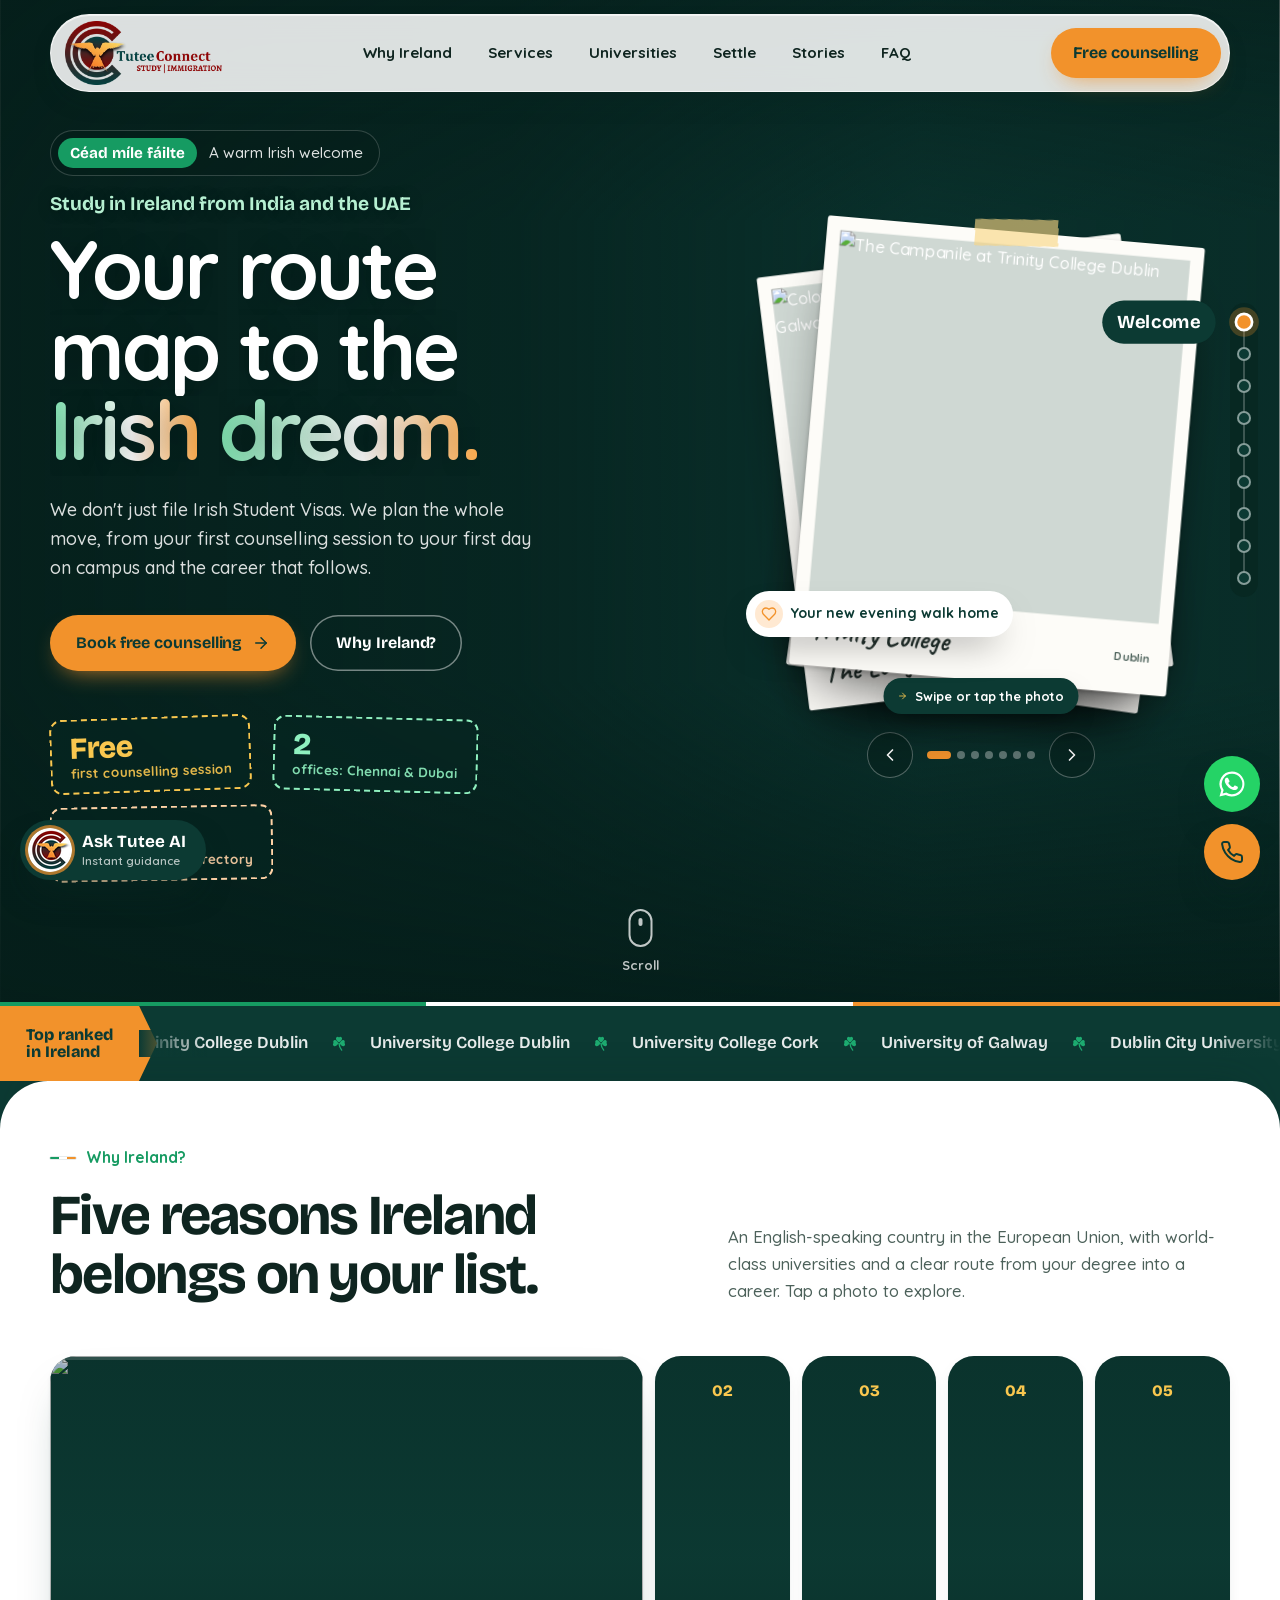
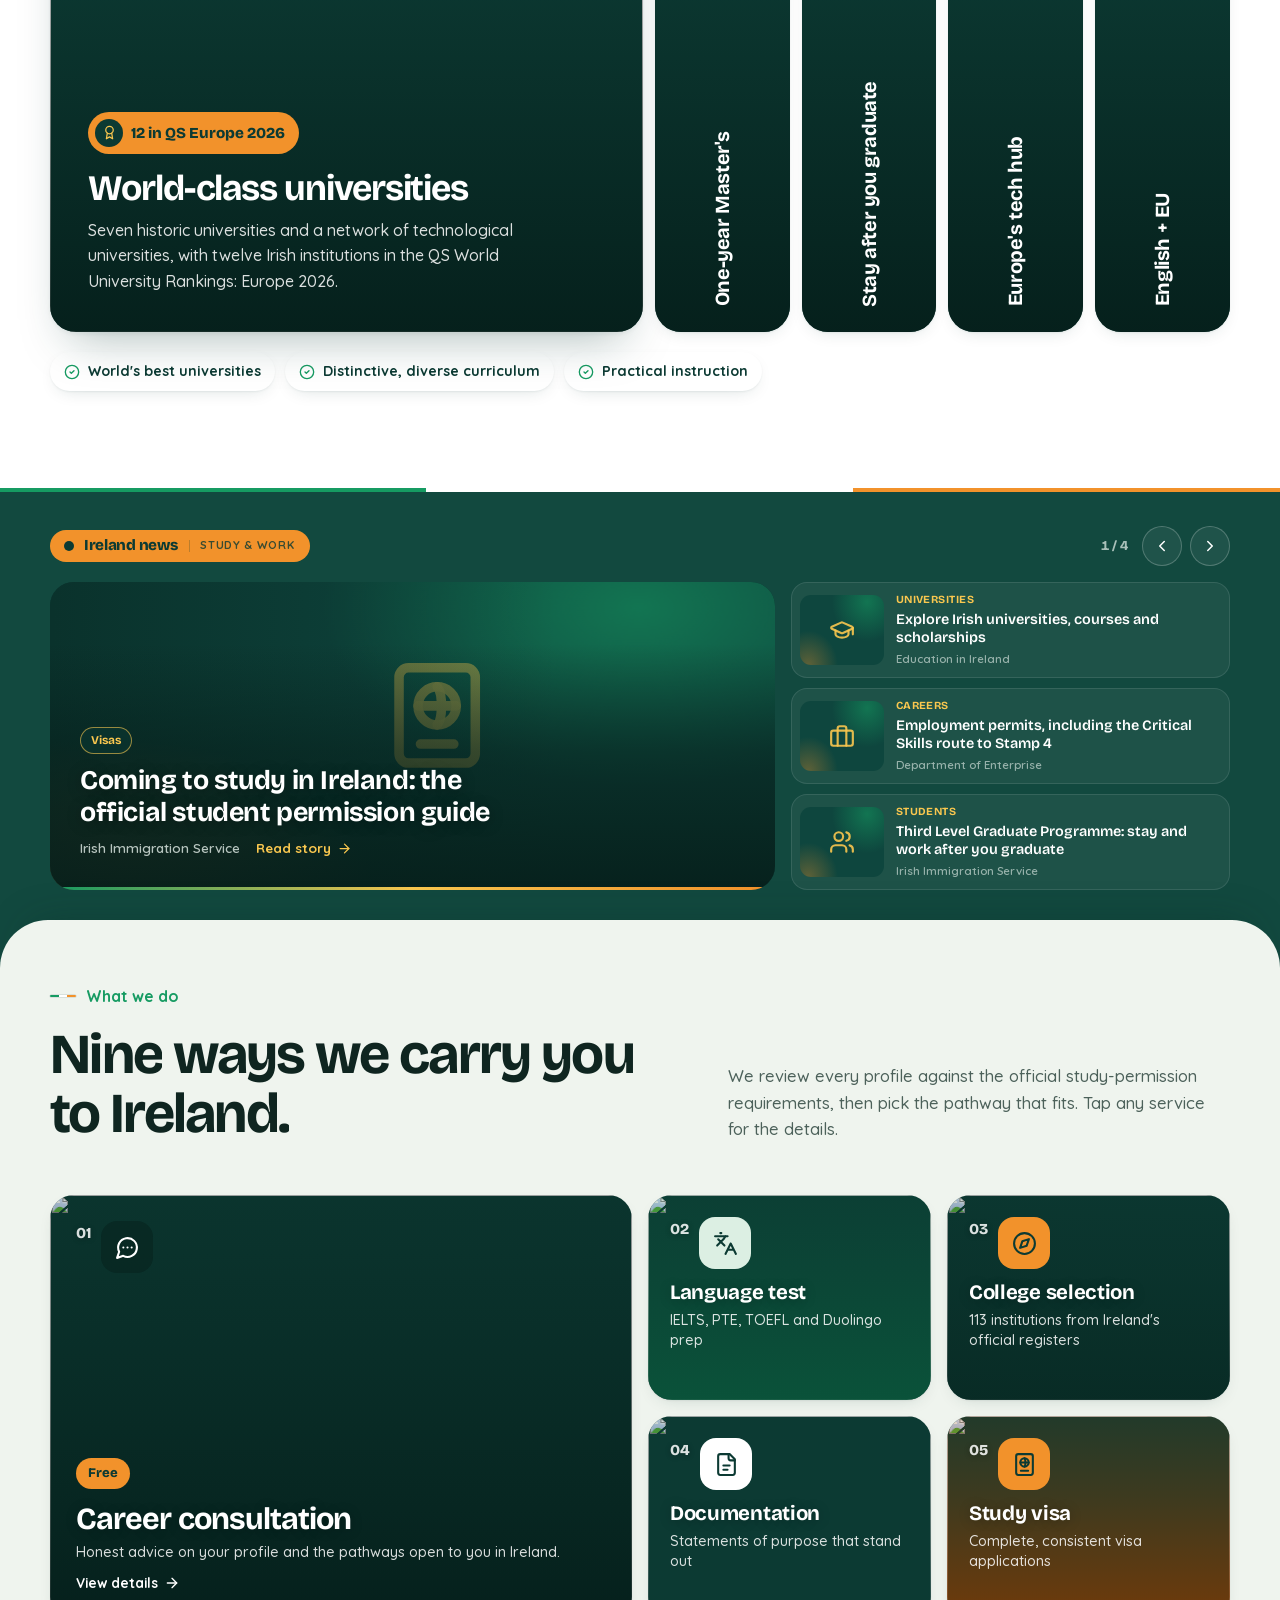
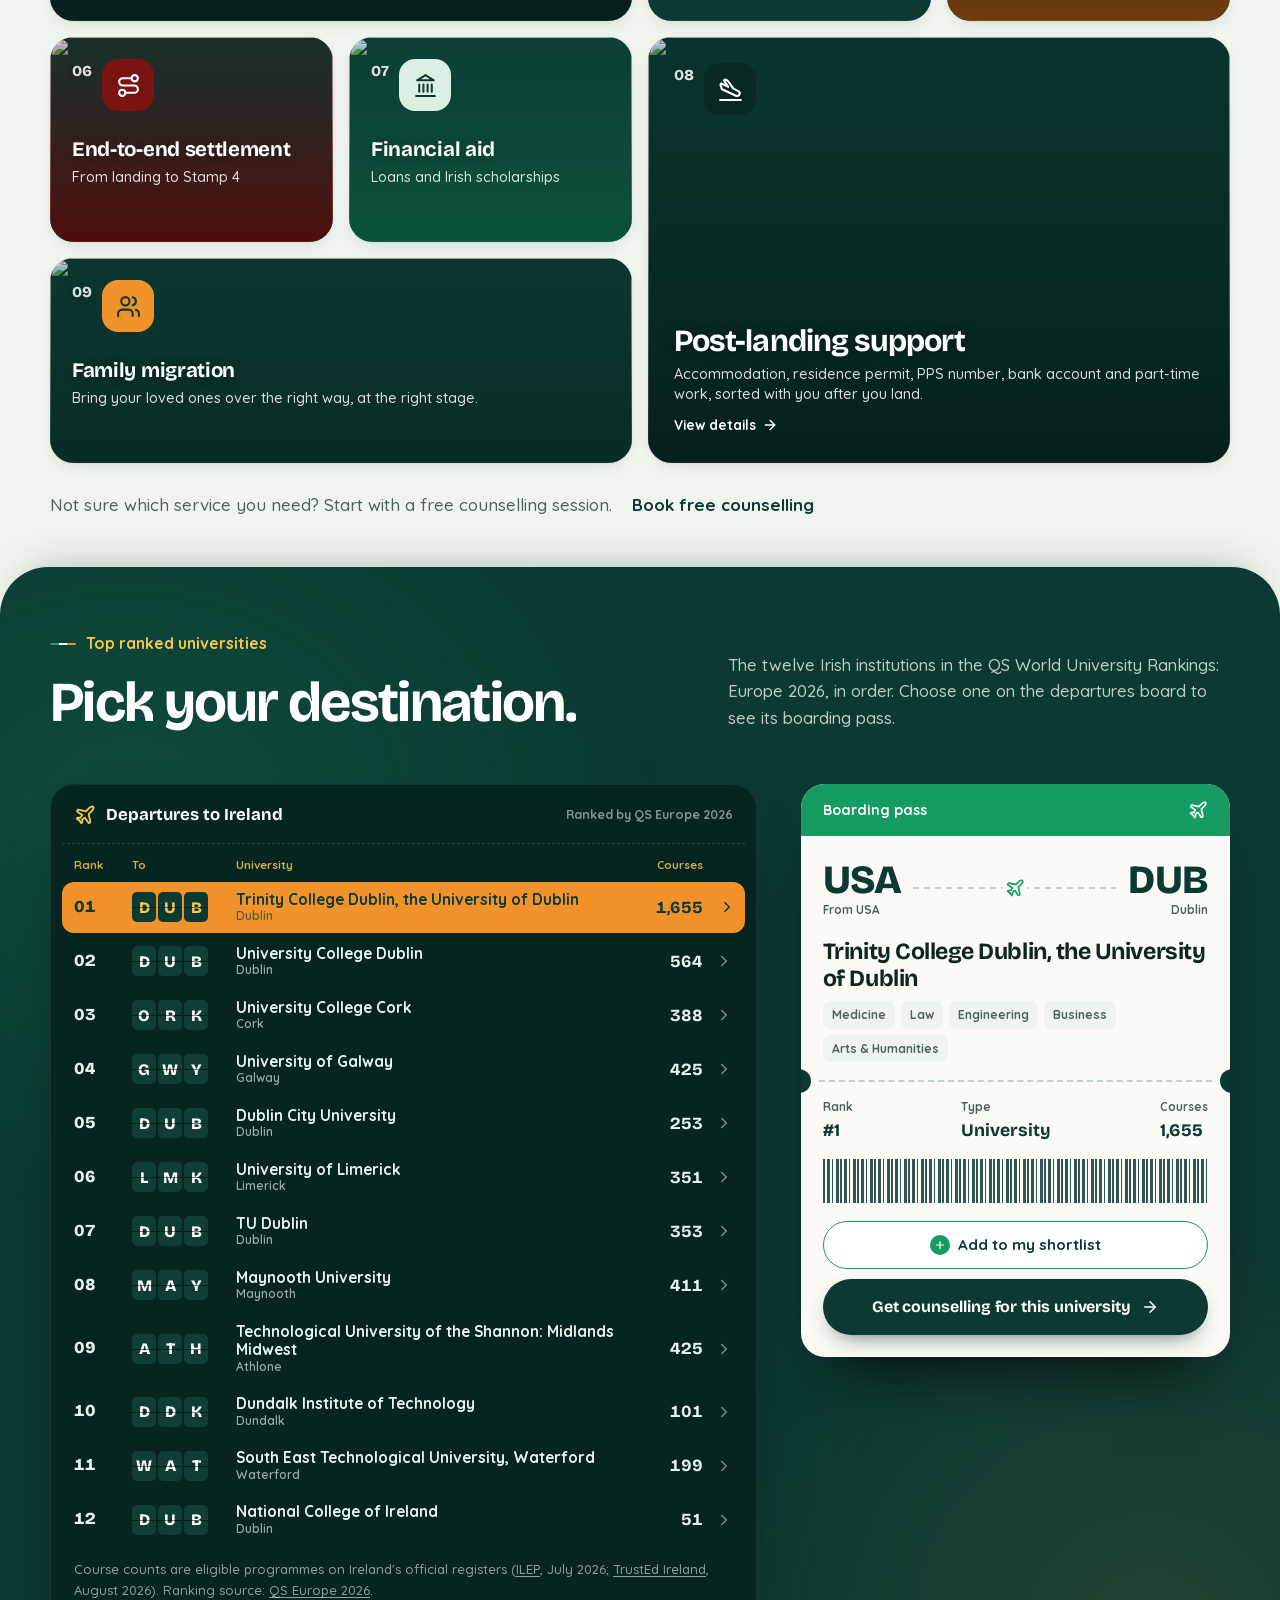
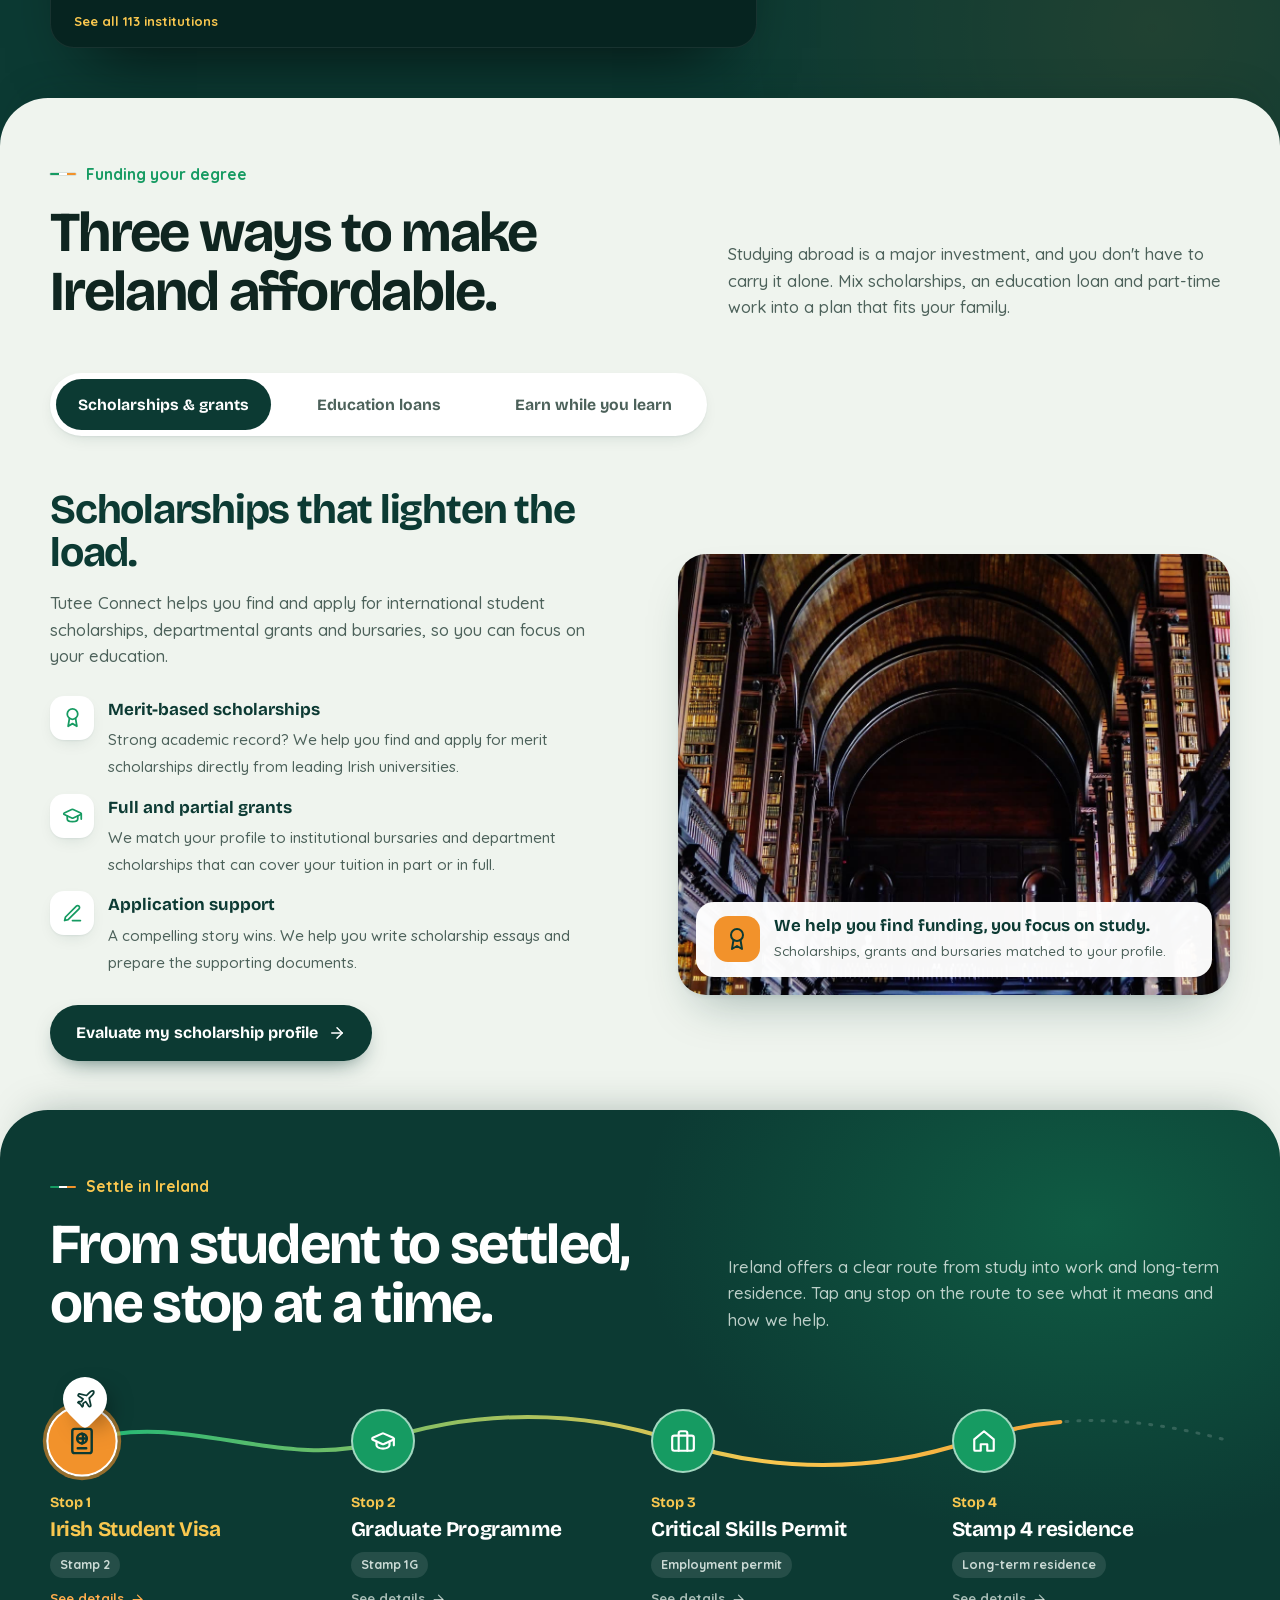
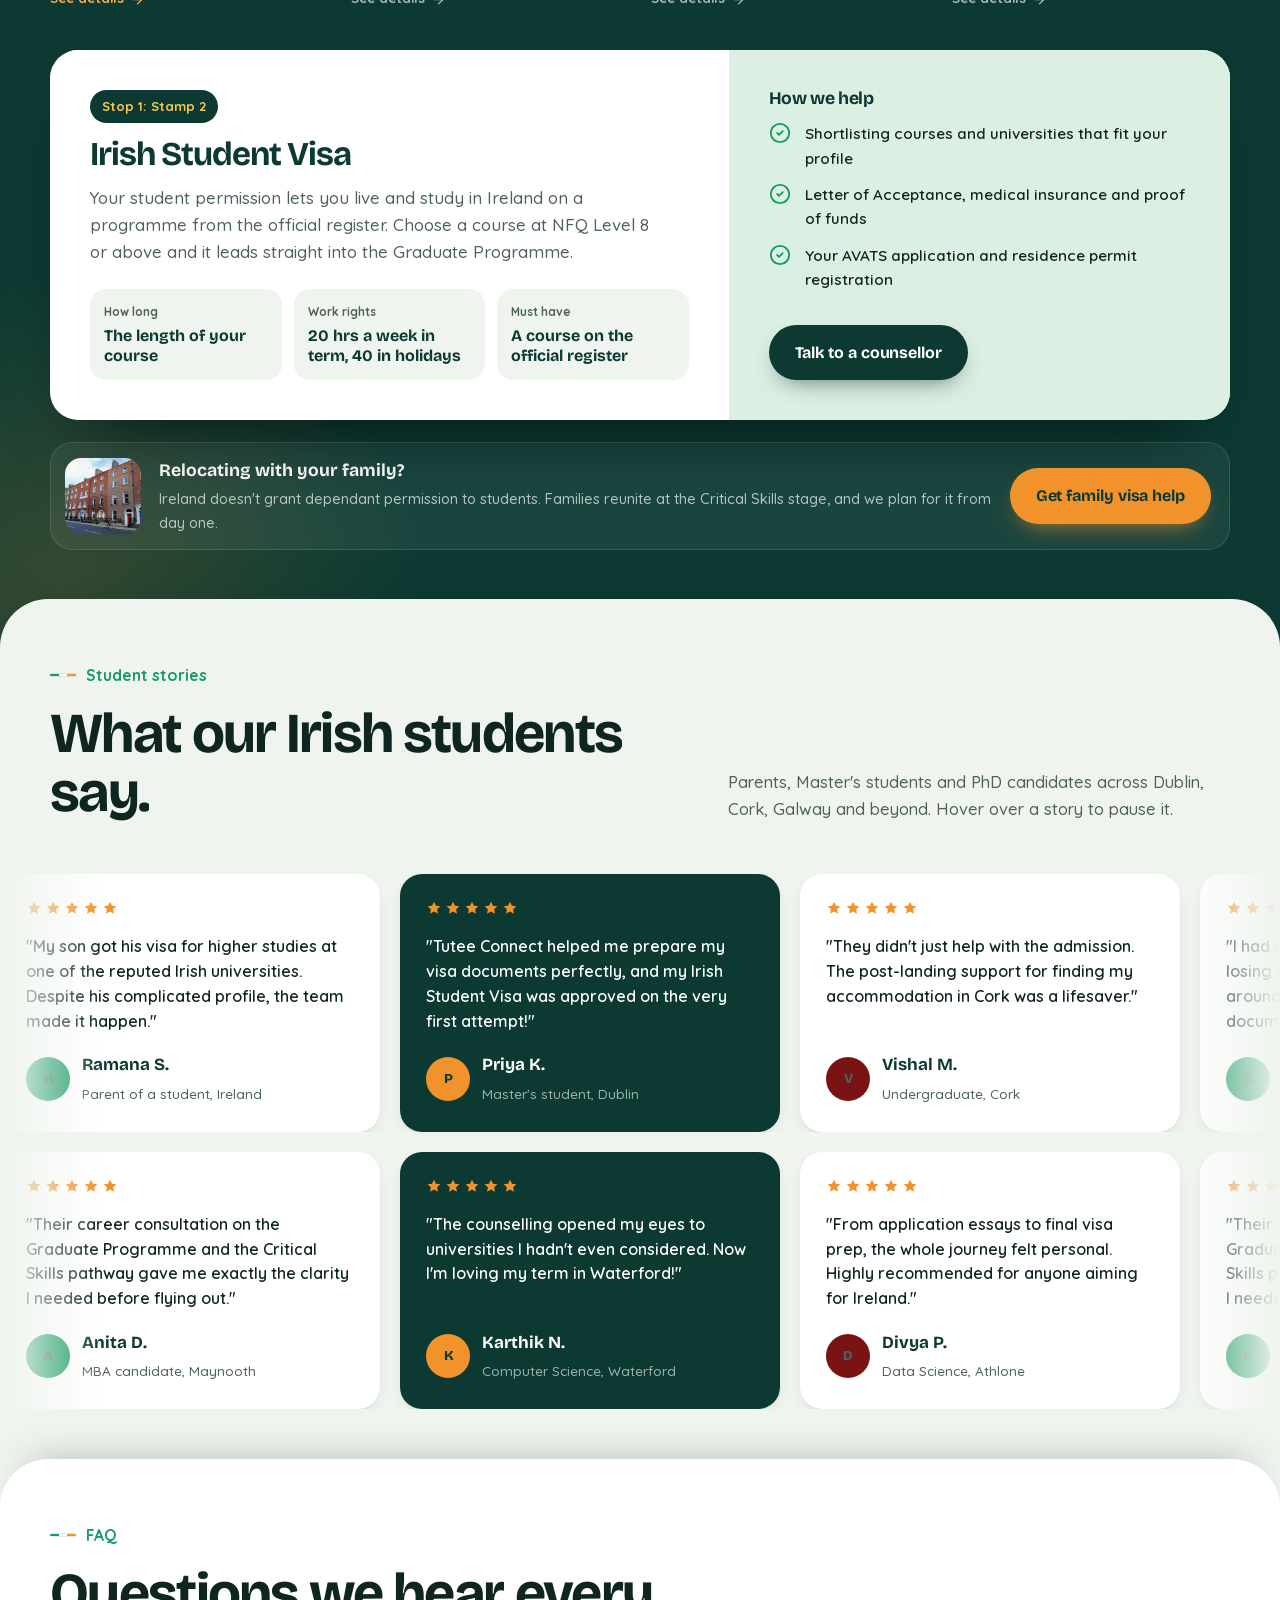
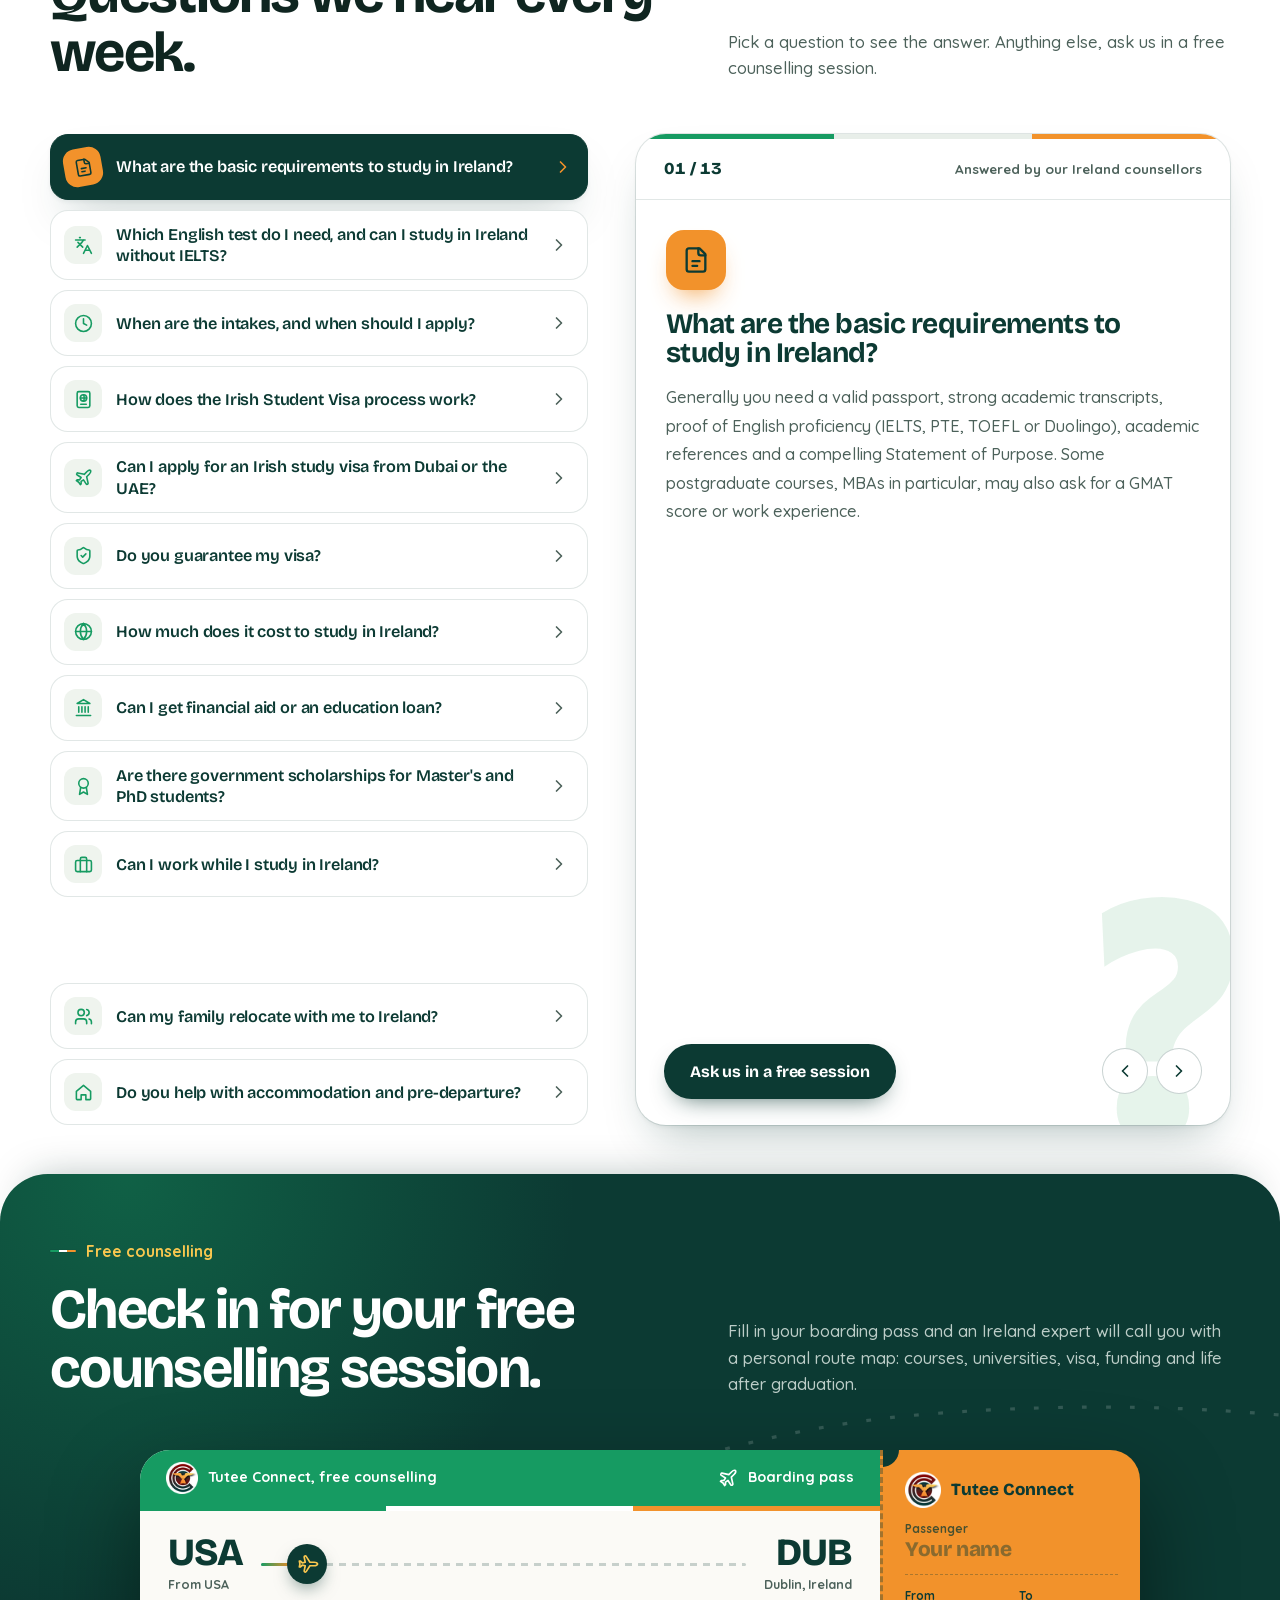
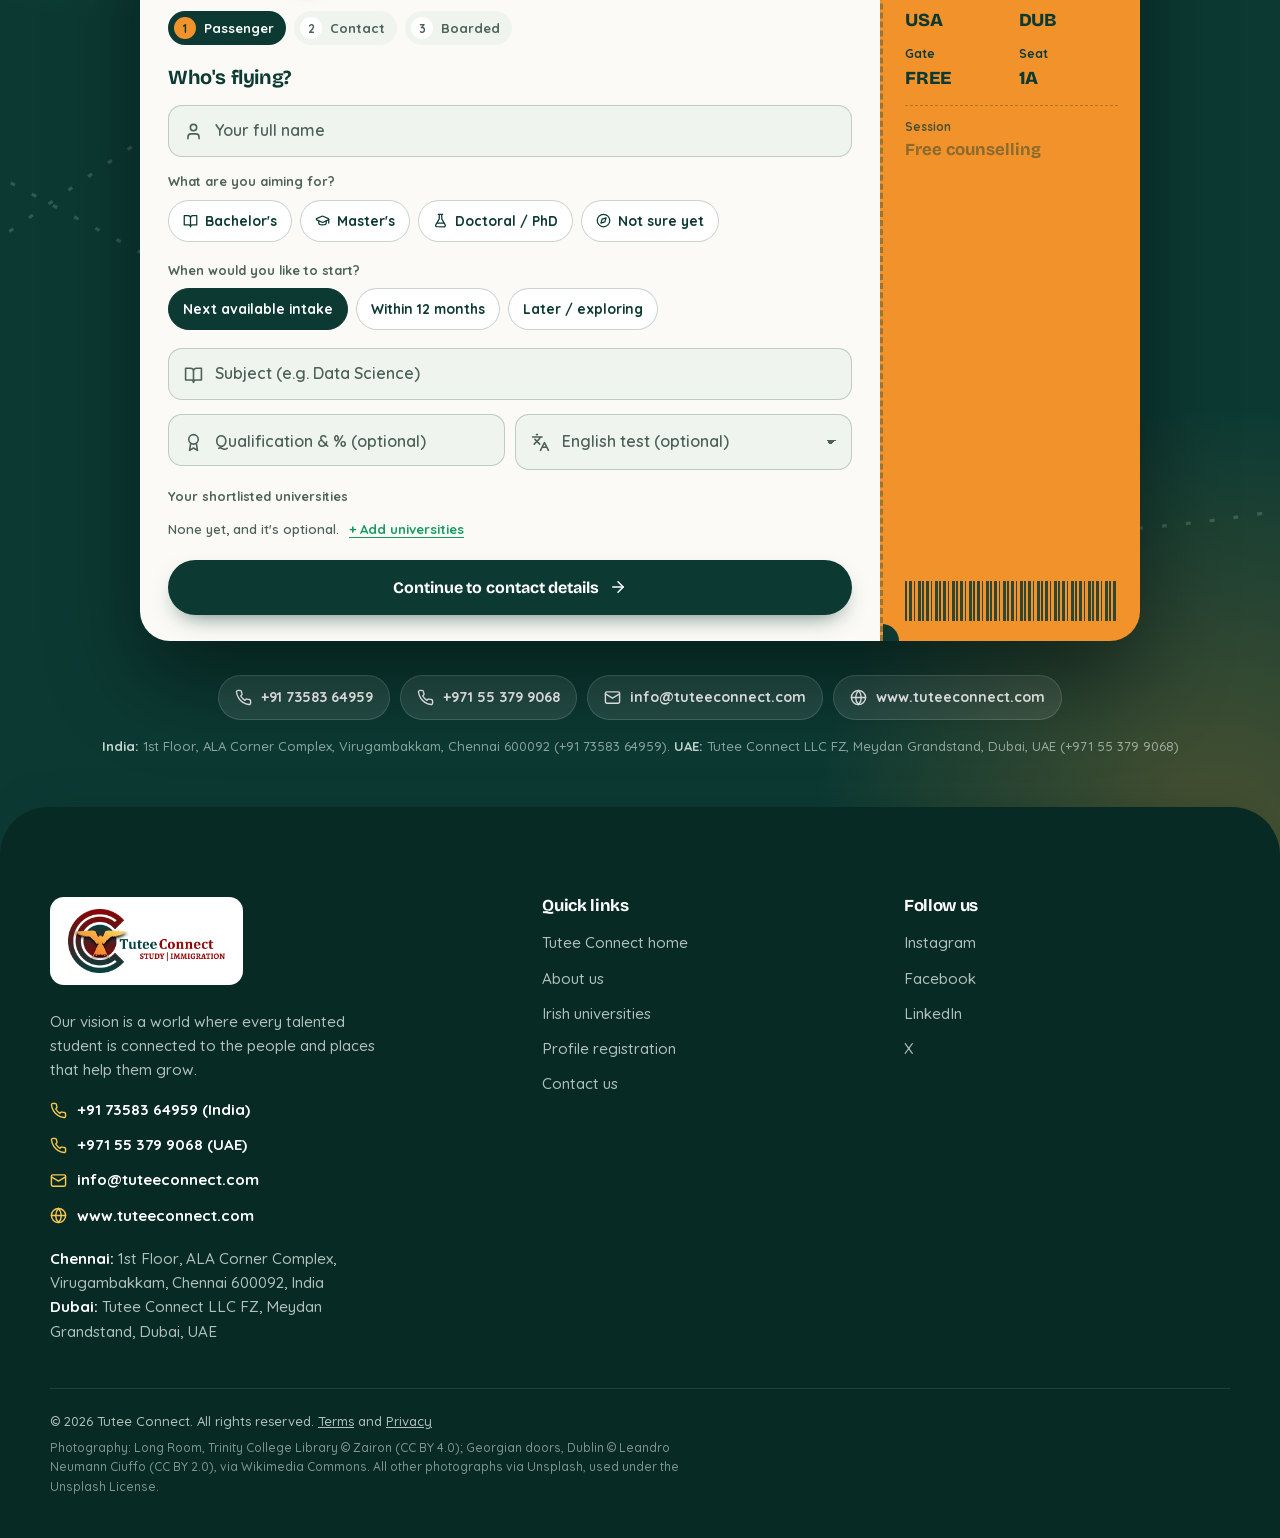
==== commit 03219c1e: "SEO, accuracy and lead-capture fixes from the landing-page audit - Canonical, Open Graph and Twitter" ====
--- a/index.html
+++ b/index.html
@@ -4,20 +4,180 @@
   <meta charset="UTF-8">
   <meta name="viewport" content="width=device-width, initial-scale=1.0">
   <meta name="theme-color" content="#0c3a33">
-  <title>Study in Ireland | Tutee Connect</title>
-  <meta name="description" content="Ireland education experts. End-to-end guidance for Irish Student Visas, university admissions, scholarships, education loans and settlement, with a 99% visa success rate.">
+  <title>Study in Ireland for Indian Students | Tutee Connect</title>
+  <meta name="description" content="Plan your Master's or Bachelor's in Ireland from India or the UAE: universities, intakes, IELTS, Stamp 2 visa and Stamp 1G stay-back. Free counselling.">
+  <link rel="canonical" href="https://irelandtutee.netlify.app/">
   <link rel="icon" href="./assets/img/logo/favicon.ico" sizes="any">
   <link rel="icon" type="image/png" sizes="32x32" href="./assets/img/logo/favicon-32.png">
   <link rel="icon" type="image/png" sizes="192x192" href="./assets/img/logo/favicon-192.png">
   <link rel="apple-touch-icon" href="./assets/img/logo/apple-touch-icon.png">
   <meta property="og:type" content="website">
   <meta property="og:site_name" content="Tutee Connect">
-  <meta property="og:title" content="Study in Ireland | Tutee Connect">
-  <meta property="og:description" content="Ireland education experts. End-to-end guidance for Irish Student Visas, university admissions, scholarships, education loans and settlement, with a 99% visa success rate.">
-  <meta property="og:image" content="./assets/img/logo/share.png">
+  <meta property="og:title" content="Study in Ireland for Indian Students | Tutee Connect">
+  <meta property="og:description" content="Plan your Master's or Bachelor's in Ireland from India or the UAE: universities, intakes, IELTS, Stamp 2 visa and Stamp 1G stay-back. Free counselling.">
+  <meta property="og:url" content="https://irelandtutee.netlify.app/">
+  <meta property="og:image" content="https://irelandtutee.netlify.app/assets/img/logo/share.png">
   <meta property="og:image:width" content="1200">
   <meta property="og:image:height" content="630">
   <meta name="twitter:card" content="summary_large_image">
+  <meta name="twitter:title" content="Study in Ireland for Indian Students | Tutee Connect">
+  <meta name="twitter:description" content="Plan your Master's or Bachelor's in Ireland from India or the UAE: universities, intakes, IELTS, Stamp 2 visa and Stamp 1G stay-back. Free counselling.">
+  <meta name="twitter:image" content="https://irelandtutee.netlify.app/assets/img/logo/share.png">
+  <script type="application/ld+json">
+  {
+    "@context": "https://schema.org",
+    "@graph": [
+      {
+        "@type": "EducationalOrganization",
+        "@id": "https://www.tuteeconnect.com/#organization",
+        "name": "Tutee Connect",
+        "url": "https://www.tuteeconnect.com/",
+        "logo": "https://irelandtutee.netlify.app/assets/img/logo/logo.png",
+        "email": "info@tuteeconnect.com",
+        "contactPoint": [
+          {
+            "@type": "ContactPoint",
+            "telephone": "+91-73583-64959",
+            "areaServed": "IN",
+            "contactType": "customer service"
+          },
+          {
+            "@type": "ContactPoint",
+            "telephone": "+971-55-379-9068",
+            "areaServed": "AE",
+            "contactType": "customer service"
+          }
+        ],
+        "address": [
+          {
+            "@type": "PostalAddress",
+            "streetAddress": "1st Floor, ALA Corner Complex, Virugambakkam",
+            "addressLocality": "Chennai",
+            "addressRegion": "Tamil Nadu",
+            "postalCode": "600092",
+            "addressCountry": "IN"
+          },
+          {
+            "@type": "PostalAddress",
+            "streetAddress": "Tutee Connect LLC FZ, Meydan Grandstand",
+            "addressLocality": "Dubai",
+            "addressCountry": "AE"
+          }
+        ]
+      },
+      {
+        "@type": "FAQPage",
+        "@id": "https://irelandtutee.netlify.app/#faq",
+        "mainEntity": [
+          {
+            "@type": "Question",
+            "name": "What are the basic requirements to study in Ireland?",
+            "acceptedAnswer": {
+              "@type": "Answer",
+              "text": "Generally you need a valid passport, strong academic transcripts, proof of English proficiency (IELTS, PTE, TOEFL or Duolingo), academic references and a compelling Statement of Purpose. Some postgraduate courses, MBAs in particular, may also ask for a GMAT score or work experience."
+            }
+          },
+          {
+            "@type": "Question",
+            "name": "Which English test do I need, and can I study in Ireland without IELTS?",
+            "acceptedAnswer": {
+              "@type": "Answer",
+              "text": "Each Irish institution sets its own English language requirement, including which tests it accepts and the score each course needs, so there is no single score that works everywhere. Education in Ireland explains the English language requirements (checked October 2026). Some institutions accept another English test or other evidence of your English instead of IELTS, but that depends on the institution and the course, so your counsellor will confirm what each university on your shortlist accepts."
+            }
+          },
+          {
+            "@type": "Question",
+            "name": "When are the intakes, and when should I apply?",
+            "acceptedAnswer": {
+              "@type": "Answer",
+              "text": "Each Irish university and college sets its own start dates and application deadlines, and they can differ from course to course, so your counsellor will confirm the intakes and deadlines for the courses you shortlist. Plan backwards from your start date: leave time for your English test, your applications and offer, and then your study visa, which needs a place on a programme listed on one of Ireland's official registers, the ILEP or TrustEd Ireland list (checked October 2026). Starting early also leaves more time for scholarship and loan applications."
+            }
+          },
+          {
+            "@type": "Question",
+            "name": "How does the Irish Student Visa process work?",
+            "acceptedAnswer": {
+              "@type": "Answer",
+              "text": "Once you accept an offer and pay your fees, your provider issues a Letter of Acceptance for a programme on Ireland's official register. You then apply online through AVATS, show private medical insurance and evidence of funds for your living costs on top of your fees, and give biometrics. After you arrive, you register for an Irish Residence Permit within 90 days. We guide you through every step. Read the official guide to coming to study in Ireland (checked October 2026)."
+            }
+          },
+          {
+            "@type": "Question",
+            "name": "Can I apply for an Irish study visa from Dubai or the UAE?",
+            "acceptedAnswer": {
+              "@type": "Answer",
+              "text": "Yes, if you live in the UAE. The Embassy of Ireland in Abu Dhabi says applicants in the UAE submit their visa application to VFS in Abu Dhabi or Dubai, and VFS sends it on to the Embassy of Ireland, Abu Dhabi (checked October 2026). The documents you need depend on your situation, so your counsellor will confirm them. You can also plan your application with us at our Dubai office in Meydan Grandstand."
+            }
+          },
+          {
+            "@type": "Question",
+            "name": "Do you guarantee my visa?",
+            "acceptedAnswer": {
+              "@type": "Answer",
+              "text": "No, and no one honestly can. Visa decisions are made by Ireland's immigration authorities, not by Tutee Connect or any other agent. What we do is help you prepare a complete, consistent application with the documents the official guidance for students asks for (checked October 2026)."
+            }
+          },
+          {
+            "@type": "Question",
+            "name": "How much does it cost to study in Ireland?",
+            "acceptedAnswer": {
+              "@type": "Answer",
+              "text": "The cost has several parts: tuition fees, which depend on your university and course; living costs such as accommodation, food and transport; private medical insurance; and the fee to register for your Irish Residence Permit after you arrive, all covered in the official FAQ for students (checked October 2026). Your visa application also needs evidence that you can pay for your studies and living costs, and your counsellor will confirm the current requirement. We don't publish figures here because they change by course and by year. Your counsellor will prepare a personal budget for you in INR or AED."
+            }
+          },
+          {
+            "@type": "Question",
+            "name": "Can I get financial aid or an education loan?",
+            "acceptedAnswer": {
+              "@type": "Answer",
+              "text": "Yes. Our partner lenders offer both collateral and non-collateral education loans. Depending on the lender, a loan can cover tuition, accommodation and living expenses, and we also help you apply for scholarships and bursaries."
+            }
+          },
+          {
+            "@type": "Question",
+            "name": "Are there government scholarships for Master's and PhD students?",
+            "acceptedAnswer": {
+              "@type": "Answer",
+              "text": "Ireland's Higher Education Authority runs the Government of Ireland International Education Scholarship (GOI-IES) for Master's and PhD students (NFQ Levels 9 and 10). It includes a stipend and a fee waiver, and the 2026 call has closed (checked October 2026). Universities may also offer their own scholarships. Your counsellor will confirm which ones you could apply for and when the next calls open."
+            }
+          },
+          {
+            "@type": "Question",
+            "name": "Can I work while I study in Ireland?",
+            "acceptedAnswer": {
+              "@type": "Answer",
+              "text": "Yes. Students with Stamp 2 permission can work up to 20 hours a week during term, and up to 40 hours a week in June, July, August and September and from 15 December to 15 January, according to the official FAQ for students (checked October 2026). We help you look for permitted part-time work once you arrive."
+            }
+          },
+          {
+            "@type": "Question",
+            "name": "How long can I stay in Ireland after I graduate?",
+            "acceptedAnswer": {
+              "@type": "Answer",
+              "text": "The Third Level Graduate Programme (Stamp 1G) lets you stay in Ireland to look for and take up graduate work after you finish. An honours degree at NFQ Level 8 earns 12 months. A Master's or PhD at Level 9 or above earns 12 months, and you can apply to renew it for a further 12 if you meet the conditions, including showing the steps you have taken to find work, so up to two years in total. See the official Third Level Graduate Programme page (checked October 2026). No employer sponsor is needed, which makes it a natural bridge into a Critical Skills Employment Permit."
+            }
+          },
+          {
+            "@type": "Question",
+            "name": "Can my family relocate with me to Ireland?",
+            "acceptedAnswer": {
+              "@type": "Answer",
+              "text": "Not while you are a student. Immigration Service Delivery does not normally grant dependant permission to students (see the official FAQ for students, checked October 2026), and we'd rather tell you that up front. Family reunification opens up once you're working: a Critical Skills Employment Permit lets your partner and children join you immediately. We build that timeline into your plan from the start."
+            }
+          },
+          {
+            "@type": "Question",
+            "name": "Do you help with accommodation and pre-departure?",
+            "acceptedAnswer": {
+              "@type": "Answer",
+              "text": "Yes. We help you find safe, comfortable rooms near your campus through student housing providers, and run pre-departure briefings on Irish culture, academic expectations, packing and immigration procedures."
+            }
+          }
+        ]
+      }
+    ]
+  }
+  </script>
   <link rel="preconnect" href="https://fonts.googleapis.com">
   <link rel="preconnect" href="https://fonts.gstatic.com" crossorigin>
   <link rel="stylesheet" href="https://fonts.googleapis.com/css2?family=Alegreya:wght@700&family=Bricolage+Grotesque:opsz,wght@12..96,500..800&family=Caveat:wght@600;700&display=swap">
@@ -83,7 +243,7 @@
 <header class="header" data-header>
   <div class="wrap">
     <div class="header__bar">
-      <a class="header__logo" href="./index.html" data-scroll-to="top" aria-label="Tutee Connect home"><img class="header__brand" src="./assets/img/logo/logo-official-208h.webp" alt="Tutee Connect, Study | Immigration" width="157" height="64"></a>
+      <a class="header__logo" href="/" data-scroll-to="top" aria-label="Tutee Connect home"><img class="header__brand" src="./assets/img/logo/logo-official-208h.webp" alt="Tutee Connect, Study | Immigration" width="157" height="64"></a>
       <nav class="nav" aria-label="Main">
         <a href="#why" data-scroll-to="why" data-nav="why">Why Ireland</a>
         <a href="#services" data-scroll-to="services" data-nav="services">Services</a>
@@ -92,7 +252,7 @@
         <a href="#testimonials" data-scroll-to="testimonials" data-nav="testimonials">Stories</a>
         <a href="#faq" data-scroll-to="faq" data-nav="faq">FAQ</a>
       </nav>
-      <a class="btn header__cta" href="#contact" data-scroll-to="contact">Free counselling</a>
+      <a class="btn header__cta" href="#contact" data-scroll-to="contact" data-cta="nav">Free counselling</a>
       <button class="menu-btn" type="button" data-menu-open aria-label="Open menu" aria-expanded="false"><svg><use href="#i-menu"/></svg></button>
     </div>
   </div>
@@ -110,7 +270,7 @@
       <a href="#testimonials" data-scroll-to="testimonials">Stories</a>
       <a href="#faq" data-scroll-to="faq">FAQ</a>
     </nav>
-    <a class="btn btn--block" href="#contact" data-scroll-to="contact">Free counselling</a>
+    <a class="btn btn--block" href="#contact" data-scroll-to="contact" data-cta="nav-mobile">Free counselling</a>
   </div>
 </div>
 
@@ -142,16 +302,17 @@
     <div class="hero__grid">
       <div class="hero__copy">
         <p class="hero__welcome"><b lang="ga">Céad míle fáilte</b> A warm Irish welcome</p>
-        <h1 class="h-xl split" data-split>Your route map to the <span class="tri">Irish dream.</span></h1>
+        <h1 class="hero__kw">Study in Ireland from India and the UAE</h1>
+        <p class="h-xl split hero__title" data-split>Your route map to the <span class="tri">Irish dream.</span></p>
         <p class="hero__lede" data-reveal style="--d:500">We don't just file Irish Student Visas. We plan the whole move, from your first counselling session to your first day on campus and the career that follows.</p>
         <div class="hero__ctas" data-reveal style="--d:650">
-          <a class="btn" href="#contact" data-scroll-to="contact" data-magnetic>Book free counselling <svg><use href="#i-arrow"/></svg></a>
+          <a class="btn" href="#contact" data-scroll-to="contact" data-cta="hero" data-magnetic>Book free counselling <svg><use href="#i-arrow"/></svg></a>
           <a class="btn btn--ghost" href="#why" data-scroll-to="why">Why Ireland?</a>
         </div>
         <div class="stamps" data-stamps>
-          <div class="stamp"><strong data-count="99" data-suffix="%">99%</strong><span>visa success rate</span></div>
-          <div class="stamp"><strong data-count="200" data-suffix="+">200+</strong><span>Irish tie-ups</span></div>
-          <div class="stamp"><strong data-count="5" data-suffix="k+">5k+</strong><span>students guided</span></div>
+          <div class="stamp"><strong>Free</strong><span>first counselling session</span></div>
+          <div class="stamp"><strong data-count="2">2</strong><span>offices: Chennai &amp; Dubai</span></div>
+          <div class="stamp"><strong data-count="113">113</strong><span>institutions in our directory</span></div>
         </div>
       </div>
 
@@ -198,7 +359,7 @@
         <p class="kicker" data-reveal>Why Ireland?</p>
         <h2 class="h-l split" data-split>Five reasons Ireland belongs on your list.</h2>
       </div>
-      <p class="lede" data-reveal style="--d:150">The only English-speaking country in the European Union, with world-class universities and a clear route from your degree into a career. Tap a photo to explore.</p>
+      <p class="lede" data-reveal style="--d:150">An English-speaking country in the European Union, with world-class universities and a clear route from your degree into a career. Tap a photo to explore.</p>
     </div>
 
     <div class="panels" data-panels data-reveal style="--d:100">
@@ -206,7 +367,7 @@
         <img decoding="async" src="https://images.unsplash.com/photo-1718535236402-d433e8ecbbe1?auto=format&fit=crop&w=1400&q=70" srcset="https://images.unsplash.com/photo-1718535236402-d433e8ecbbe1?auto=format&fit=crop&w=640&q=70 640w, https://images.unsplash.com/photo-1718535236402-d433e8ecbbe1?auto=format&fit=crop&w=960&q=70 960w, https://images.unsplash.com/photo-1718535236402-d433e8ecbbe1?auto=format&fit=crop&w=1400&q=70 1400w" sizes="(max-width: 760px) 100vw, 860px" alt="" loading="lazy">
         <button class="panel__hit" type="button" aria-expanded="true" aria-label="World-class universities"></button>
         <div class="panel__bar"><i></i></div>
-        <div class="panel__tab" aria-hidden="true"><span class="panel__num">01</span><h3>World-class universities</h3></div>
+        <div class="panel__tab" aria-hidden="true"><span class="panel__num">01</span><span class="panel__name">World-class universities</span></div>
         <div class="panel__body">
           <span class="panel__chip"><i><svg><use href="#i-award"/></svg></i>12 in QS Europe 2026</span>
           <h3>World-class universities</h3>
@@ -217,7 +378,7 @@
         <img decoding="async" src="https://images.unsplash.com/photo-1542375438-1a6be67f91d9?auto=format&fit=crop&w=1400&q=70" srcset="https://images.unsplash.com/photo-1542375438-1a6be67f91d9?auto=format&fit=crop&w=640&q=70 640w, https://images.unsplash.com/photo-1542375438-1a6be67f91d9?auto=format&fit=crop&w=960&q=70 960w, https://images.unsplash.com/photo-1542375438-1a6be67f91d9?auto=format&fit=crop&w=1400&q=70 1400w" sizes="(max-width: 760px) 100vw, 860px" alt="" loading="lazy">
         <button class="panel__hit" type="button" aria-expanded="false" aria-label="One-year Master's, hands-on teaching"></button>
         <div class="panel__bar"><i></i></div>
-        <div class="panel__tab" aria-hidden="true"><span class="panel__num">02</span><h3>One-year Master's</h3></div>
+        <div class="panel__tab" aria-hidden="true"><span class="panel__num">02</span><span class="panel__name">One-year Master's</span></div>
         <div class="panel__body">
           <span class="panel__chip"><i><svg><use href="#i-clock"/></svg></i>Graduate in 1 year</span>
           <h3>One-year Master's, hands-on teaching</h3>
@@ -228,7 +389,7 @@
         <img decoding="async" src="https://images.unsplash.com/photo-1662042494231-f8bc6fd93f2b?auto=format&fit=crop&w=1400&q=70" srcset="https://images.unsplash.com/photo-1662042494231-f8bc6fd93f2b?auto=format&fit=crop&w=640&q=70 640w, https://images.unsplash.com/photo-1662042494231-f8bc6fd93f2b?auto=format&fit=crop&w=960&q=70 960w, https://images.unsplash.com/photo-1662042494231-f8bc6fd93f2b?auto=format&fit=crop&w=1400&q=70 1400w" sizes="(max-width: 760px) 100vw, 860px" alt="" loading="lazy">
         <button class="panel__hit" type="button" aria-expanded="false" aria-label="Stay and work after you graduate"></button>
         <div class="panel__bar"><i></i></div>
-        <div class="panel__tab" aria-hidden="true"><span class="panel__num">03</span><h3>Stay after you graduate</h3></div>
+        <div class="panel__tab" aria-hidden="true"><span class="panel__num">03</span><span class="panel__name">Stay after you graduate</span></div>
         <div class="panel__body">
           <span class="panel__chip"><i><svg><use href="#i-cap"/></svg></i>Up to 2 years</span>
           <h3>Stay and work after you graduate</h3>
@@ -239,7 +400,7 @@
         <img decoding="async" src="https://images.unsplash.com/photo-1631993753423-207208b8afa7?auto=format&fit=crop&w=1400&q=70" srcset="https://images.unsplash.com/photo-1631993753423-207208b8afa7?auto=format&fit=crop&w=640&q=70 640w, https://images.unsplash.com/photo-1631993753423-207208b8afa7?auto=format&fit=crop&w=960&q=70 960w, https://images.unsplash.com/photo-1631993753423-207208b8afa7?auto=format&fit=crop&w=1400&q=70 1400w" sizes="(max-width: 760px) 100vw, 860px" alt="" loading="lazy">
         <button class="panel__hit" type="button" aria-expanded="false" aria-label="Europe's tech and pharma hub"></button>
         <div class="panel__bar"><i></i></div>
-        <div class="panel__tab" aria-hidden="true"><span class="panel__num">04</span><h3>Europe's tech hub</h3></div>
+        <div class="panel__tab" aria-hidden="true"><span class="panel__num">04</span><span class="panel__name">Europe's tech hub</span></div>
         <div class="panel__body">
           <span class="panel__chip"><i><svg><use href="#i-briefcase"/></svg></i>Global employers</span>
           <h3>Europe's tech and pharma hub</h3>
@@ -250,7 +411,7 @@
         <img decoding="async" src="https://images.unsplash.com/photo-1723814095552-29daae380d76?auto=format&fit=crop&w=1400&q=70" srcset="https://images.unsplash.com/photo-1723814095552-29daae380d76?auto=format&fit=crop&w=640&q=70 640w, https://images.unsplash.com/photo-1723814095552-29daae380d76?auto=format&fit=crop&w=960&q=70 960w, https://images.unsplash.com/photo-1723814095552-29daae380d76?auto=format&fit=crop&w=1400&q=70 1400w" sizes="(max-width: 760px) 100vw, 860px" alt="" loading="lazy">
         <button class="panel__hit" type="button" aria-expanded="false" aria-label="English-speaking, inside the EU"></button>
         <div class="panel__bar"><i></i></div>
-        <div class="panel__tab" aria-hidden="true"><span class="panel__num">05</span><h3>English + EU</h3></div>
+        <div class="panel__tab" aria-hidden="true"><span class="panel__num">05</span><span class="panel__name">English + EU</span></div>
         <div class="panel__body">
           <span class="panel__chip"><i><svg><use href="#i-globe"/></svg></i>English + EU</span>
           <h3>English-speaking, inside the EU</h3>
@@ -276,7 +437,7 @@
 <section class="newsban" aria-labelledby="news-label" data-news>
   <div class="wrap">
     <div class="newsban__head">
-      <h2 class="newsban__label" id="news-label"><span class="live-dot" aria-hidden="true"></span>Ireland news<small data-news-status>Study &amp; work</small></h2>
+      <h2 class="newsban__label" id="news-label"><span class="live-dot" aria-hidden="true"></span>Ireland news <small data-news-status>Study &amp; work</small></h2>
       <div class="newsban__nav">
         <span class="newsban__count" data-news-count aria-hidden="true"></span>
         <button type="button" data-news-prev aria-label="Previous story"><svg aria-hidden="true"><use href="#i-chev-l"/></svg></button>
@@ -304,7 +465,7 @@
         <p class="kicker" data-reveal>What we do</p>
         <h2 class="h-l split" data-split>Nine ways we carry you to Ireland.</h2>
       </div>
-      <p class="lede" data-reveal style="--d:150">We read every profile the way an Immigration Service Delivery officer would, then pick the pathway that fits. That's how we keep a 99% success rate. Tap any service for the details.</p>
+      <p class="lede" data-reveal style="--d:150">We review every profile against the official study-permission requirements, then pick the pathway that fits. Tap any service for the details.</p>
     </div>
 
     <div class="bento" data-bento>
@@ -321,7 +482,7 @@
       <button class="tile tile--photo tile--forest" type="button" data-svc="2" style="--i:2">
         <img decoding="async" src="https://images.unsplash.com/photo-1669380624544-4767be2c5928?auto=format&fit=crop&w=800&q=70" srcset="https://images.unsplash.com/photo-1669380624544-4767be2c5928?auto=format&fit=crop&w=400&q=70 400w, https://images.unsplash.com/photo-1669380624544-4767be2c5928?auto=format&fit=crop&w=600&q=70 600w, https://images.unsplash.com/photo-1669380624544-4767be2c5928?auto=format&fit=crop&w=800&q=70 800w" sizes="(max-width: 960px) 50vw, 300px" alt="" loading="lazy">
         <span class="tile__top"><span class="tile__num">03</span><span class="tile__ico"><svg><use href="#i-compass"/></svg></span></span>
-        <span><span class="tile__h">College selection</span><span class="tile__p">200+ Irish institutions in our network</span><span class="tile__more">View details <svg><use href="#i-arrow"/></svg></span></span>
+        <span><span class="tile__h">College selection</span><span class="tile__p">113 institutions from Ireland's official registers</span><span class="tile__more">View details <svg><use href="#i-arrow"/></svg></span></span>
       </button>
       <button class="tile tile--photo tile--paper" type="button" data-svc="3" style="--i:3">
         <img decoding="async" src="https://images.unsplash.com/photo-1450101499163-c8848c66ca85?auto=format&fit=crop&w=800&q=70" srcset="https://images.unsplash.com/photo-1450101499163-c8848c66ca85?auto=format&fit=crop&w=400&q=70 400w, https://images.unsplash.com/photo-1450101499163-c8848c66ca85?auto=format&fit=crop&w=600&q=70 600w, https://images.unsplash.com/photo-1450101499163-c8848c66ca85?auto=format&fit=crop&w=800&q=70 800w" sizes="(max-width: 960px) 50vw, 300px" alt="" loading="lazy">
@@ -331,7 +492,7 @@
       <button class="tile tile--photo tile--amber" type="button" data-svc="4" style="--i:4">
         <img decoding="async" src="https://images.unsplash.com/photo-1586441133374-ed1cb4007a47?auto=format&fit=crop&w=800&q=70" srcset="https://images.unsplash.com/photo-1586441133374-ed1cb4007a47?auto=format&fit=crop&w=400&q=70 400w, https://images.unsplash.com/photo-1586441133374-ed1cb4007a47?auto=format&fit=crop&w=600&q=70 600w, https://images.unsplash.com/photo-1586441133374-ed1cb4007a47?auto=format&fit=crop&w=800&q=70 800w" sizes="(max-width: 960px) 50vw, 300px" alt="" loading="lazy">
         <span class="tile__top"><span class="tile__num">05</span><span class="tile__ico"><svg><use href="#i-passport"/></svg></span></span>
-        <span><span class="tile__h">Study visa</span><span class="tile__p">Complete files that avoid refusals</span><span class="tile__more">View details <svg><use href="#i-arrow"/></svg></span></span>
+        <span><span class="tile__h">Study visa</span><span class="tile__p">Complete, consistent visa applications</span><span class="tile__more">View details <svg><use href="#i-arrow"/></svg></span></span>
       </button>
       <button class="tile tile--photo tile--claret" type="button" data-svc="5" style="--i:5">
         <img decoding="async" src="https://images.unsplash.com/photo-1779372371052-b2b3f32154c6?auto=format&fit=crop&w=800&q=70" srcset="https://images.unsplash.com/photo-1779372371052-b2b3f32154c6?auto=format&fit=crop&w=400&q=70 400w, https://images.unsplash.com/photo-1779372371052-b2b3f32154c6?auto=format&fit=crop&w=600&q=70 600w, https://images.unsplash.com/photo-1779372371052-b2b3f32154c6?auto=format&fit=crop&w=800&q=70 800w" sizes="(max-width: 960px) 50vw, 300px" alt="" loading="lazy">
@@ -357,7 +518,7 @@
 
     <div class="services-note" data-reveal>
       <span>Not sure which service you need? Start with a free counselling session.</span>
-      <a class="link" href="#contact" data-scroll-to="contact">Book free counselling</a>
+      <a class="link" href="#contact" data-scroll-to="contact" data-cta="services">Book free counselling</a>
     </div>
   </div>
 </section>
@@ -371,10 +532,22 @@
       <div><span class="sheet__step" data-sheet-step>Service 1 of 9</span><h3 id="sheet-title" data-sheet-title>Career consultation</h3><p data-sheet-tag></p></div>
       <button class="sheet__close" type="button" data-sheet-close aria-label="Close"><svg><use href="#i-x"/></svg></button>
     </div>
-    <div class="sheet__body" data-sheet-body></div>
+    <div class="sheet__body" data-sheet-body>
+      <!-- static:services:start: generated by scripts/build-static.mjs from assets/js/services-data.js; edit the data file, then re-run it -->
+      <div class="svc-copy" data-svc-copy="0"><p>Tutee Connect offers a career consultation free of cost. It sharpens your understanding of your own profile and shows the career pathways open to you in Ireland. Our consultants stay with you through every phase of the application, with advice tailored to you.</p><p>We also brief you and your family on Ireland itself: one-year taught Master's degrees, the Third Level Graduate Programme of up to two years, and the clear onward route to a Critical Skills Employment Permit and Stamp 4 residence.</p></div>
+      <div class="svc-copy" data-svc-copy="1" hidden><p>We help every applicant prepare thoroughly for English language tests (IELTS, PTE Academic, TOEFL, Duolingo English Test) and admission tests such as the GMAT where Irish universities require them. Expert-led training and free study materials are included.</p><p>You'll sit several mock tests with our team before the real thing. Through our partner training institutes you can join a full course if needed, and once you're ready we book your official test at a centre your Irish institution accepts.</p></div>
+      <div class="svc-copy" data-svc-copy="2" hidden><p>Based on your interests and academic record, our experts recommend best-fit courses and universities across Leinster, Munster, Connacht and Ulster.</p><p>Module structures, credit requirements, placement years and post-graduation prospects are all explained clearly, so you can make the right decision with confidence.</p></div>
+      <div class="svc-copy" data-svc-copy="3" hidden><p>Clear, complete documents matter at every stage of the university and visa process. We share samples, clear requirements and exact formatting for every key document: Statement of Purpose, academic references and transcripts.</p><p>We review everything several times before you apply, so problems are caught early, and our admission experts help you prepare complete, well-presented files for both your university applications and your visa.</p></div>
+      <div class="svc-copy" data-svc-copy="4" hidden><p>We provide end-to-end Irish Student Visa support: your Letter of Acceptance, fee payment, private medical insurance and the online AVATS application, step by step through the Immigration Service Delivery criteria.</p><p>Our processing team helps you build a clear financial profile and sponsor documents for the proof-of-funds requirement, so your application is complete and consistent. The decision itself rests with Ireland's immigration authorities, and no agent can guarantee it.</p></div>
+      <div class="svc-copy" data-svc-copy="5" hidden><p>Our support goes well beyond the student visa. We map out a long-term pathway for your career in Ireland based on your profile and goals.</p><p>We guide you from your Student Visa to the Third Level Graduate Programme, on to a Critical Skills Employment Permit, and through the route to Stamp 4 residence, so you can build a life in Ireland.</p></div>
+      <div class="svc-copy" data-svc-copy="6" hidden><p>Worried about proof of funds, tuition and accommodation? We work with partner lenders, from national banks to private lenders, offering both collateral and non-collateral education loans.</p><p>Besides tuition, partner loans can also cover accommodation during your course, and we connect you with the lender's team to move your application along. Students with strong academics are guided on applying for merit-based scholarships and bursaries directly from their chosen Irish institutions.</p></div>
+      <div class="svc-copy" data-svc-copy="7" hidden><p>Our post-landing service covers everything you need in your first weeks in a new country.</p><p>Your dedicated consultant helps you find secure accommodation, register for your Irish Residence Permit, find a GP and activate your medical insurance, apply for your PPS number, find permitted part-time work, open an Irish bank account and settle every other immediate need.</p></div>
+      <div class="svc-copy" data-svc-copy="8" hidden><p>We help you build a complete life in Ireland, including bringing your family over legally and safely.</p><p>Ireland does not normally grant dependant permission to students, so we are straight with you about the timeline: family reunification opens up once you hold a Critical Skills Employment Permit, which lets your partner and children join you immediately. We support you through every application along the way.</p></div>
+      <!-- static:services:end -->
+    </div>
     <div class="sheet__foot">
       <button class="sheet__nav" type="button" data-sheet-prev aria-label="Previous service"><svg><use href="#i-chev-l"/></svg></button>
-      <a class="btn" href="#contact" data-sheet-cta>Request this service</a>
+      <a class="btn" href="#contact" data-sheet-cta data-cta="services-sheet">Request this service</a>
       <button class="sheet__nav" type="button" data-sheet-next aria-label="Next service"><svg><use href="#i-chev-r"/></svg></button>
     </div>
   </div>
@@ -410,7 +583,7 @@
           <li><button class="board__row" type="button" aria-pressed="false" data-rank="11" data-code="WAT" data-city="Waterford" data-name="South East Technological University, Waterford" data-type="Technological University" data-courses="199" data-subjects="Engineering, Business, Health Science, Computing, Architecture"><span class="board__rank">11</span><span class="flap" aria-hidden="true"><b>W</b><b>A</b><b>T</b></span><span class="board__name"><em>South East Technological University, Waterford</em><small>Waterford</small></span><span class="board__courses">199</span><svg class="board__go" aria-hidden="true"><use href="#i-chev-r"/></svg></button></li>
           <li><button class="board__row" type="button" aria-pressed="false" data-rank="12" data-code="DUB" data-city="Dublin" data-name="National College of Ireland" data-type="College" data-courses="51" data-subjects="Computing, Business, Data Analytics, Psychology, Fintech"><span class="board__rank">12</span><span class="flap" aria-hidden="true"><b>D</b><b>U</b><b>B</b></span><span class="board__name"><em>National College of Ireland</em><small>Dublin</small></span><span class="board__courses">51</span><svg class="board__go" aria-hidden="true"><use href="#i-chev-r"/></svg></button></li>
         </ol>
-        <div class="board__foot"><span>Course counts are eligible programmes on Ireland's official registers.</span><a class="link" style="color:var(--gold)" href="./universities.html" target="_blank" rel="noopener">See all 113 institutions</a></div>
+        <div class="board__foot"><span>Course counts are eligible programmes on Ireland's official registers (<a href="https://www.irishimmigration.ie/coming-to-study-in-ireland/what-are-my-study-options/interim-list-of-eligible-programmes-ilep/" target="_blank" rel="noopener">ILEP</a>, July 2026; <a href="https://www.trustedireland.ie/" target="_blank" rel="noopener">TrustEd Ireland</a>, August 2026). Ranking source: <a href="https://www.topuniversities.com/qs-europe-rankings" target="_blank" rel="noopener">QS Europe 2026</a>.</span><a class="link" style="color:var(--gold)" href="/universities">See all 113 institutions</a></div>
       </div>
 
       <article class="pass pass--big" data-pass aria-live="polite">
@@ -420,7 +593,7 @@
         <div class="pass__perf"></div>
         <div class="pass__foot"><div>Rank<b data-pass-rank>#1</b></div><div>Type<b data-pass-type>University</b></div><div>Courses<b data-pass-courses>1,655</b></div></div>
         <div class="pass__barcode" aria-hidden="true"></div>
-        <div class="pass__cta"><button class="pick" type="button" data-pass-pick aria-pressed="false"><i><svg aria-hidden="true"><use href="#i-plus"/></svg></i>Add to my shortlist</button><button class="btn btn--dark" type="button" data-pass-apply>Get counselling for this university <svg><use href="#i-arrow"/></svg></button></div>
+        <div class="pass__cta"><button class="pick" type="button" data-pass-pick aria-pressed="false"><i><svg aria-hidden="true"><use href="#i-plus"/></svg></i>Add to my shortlist</button><button class="btn btn--dark" type="button" data-pass-apply data-cta="universities">Get counselling for this university <svg><use href="#i-arrow"/></svg></button></div>
       </article>
     </div>
   </div>
@@ -449,17 +622,17 @@
       <div class="pane" role="tabpanel" id="pane-sch" aria-labelledby="tab-sch">
         <div>
           <h3>Scholarships that lighten the load.</h3>
-          <p class="lede">Tutee Connect specialises in finding and securing international student scholarships, departmental grants and bursaries, so you can focus on your education.</p>
+          <p class="lede">Tutee Connect helps you find and apply for international student scholarships, departmental grants and bursaries, so you can focus on your education.</p>
           <ul class="points">
             <li><i><svg><use href="#i-award"/></svg></i><div><strong>Merit-based scholarships</strong><span>Strong academic record? We help you find and apply for merit scholarships directly from leading Irish universities.</span></div></li>
             <li><i><svg><use href="#i-cap"/></svg></i><div><strong>Full and partial grants</strong><span>We match your profile to institutional bursaries and department scholarships that can cover your tuition in part or in full.</span></div></li>
             <li><i><svg><use href="#i-pen"/></svg></i><div><strong>Application support</strong><span>A compelling story wins. We help you write scholarship essays and prepare the supporting documents.</span></div></li>
           </ul>
-          <a class="btn btn--dark" href="#contact" data-scroll-to="contact">Evaluate my scholarship profile <svg><use href="#i-arrow"/></svg></a>
+          <a class="btn btn--dark" href="#contact" data-scroll-to="contact" data-cta="funding-scholarships">Evaluate my scholarship profile <svg><use href="#i-arrow"/></svg></a>
         </div>
         <div class="pane__visual">
           <div class="frame"><img decoding="async" src="./assets/img/photos/team-working.jpg" alt="The Long Room of the Old Library, Trinity College Dublin" width="1400" height="933" loading="lazy">
-            <div class="frame__badge"><i><svg><use href="#i-award"/></svg></i><div><b>We find the funding, you focus on study.</b><span>Scholarships, grants and bursaries matched to your profile.</span></div></div>
+            <div class="frame__badge"><i><svg><use href="#i-award"/></svg></i><div><b>We help you find funding, you focus on study.</b><span>Scholarships, grants and bursaries matched to your profile.</span></div></div>
           </div>
         </div>
       </div>
@@ -467,14 +640,14 @@
       <div class="pane" role="tabpanel" id="pane-loan" aria-labelledby="tab-loan" hidden>
         <div>
           <h3>Your Irish dream shouldn't break the bank.</h3>
-          <p class="lede">We have tie-ups with reputed national banks and private lenders. From tuition to accommodation, we arrange collateral and non-collateral education loans to keep your journey smooth.</p>
+          <p class="lede">We work with partner lenders, from national banks to private lenders. From tuition to accommodation, we help you apply for collateral and non-collateral education loans.</p>
           <div class="loan-tags">
             <span><svg><use href="#i-check-c"/></svg>Non-collateral loans</span>
             <span><svg><use href="#i-check-c"/></svg>Collateral loans</span>
             <span><svg><use href="#i-check-c"/></svg>Tuition and accommodation</span>
             <span><svg><use href="#i-check-c"/></svg>Competitive interest rates</span>
           </div>
-          <a class="btn btn--dark" href="#contact" data-scroll-to="contact">Check my loan eligibility <svg><use href="#i-arrow"/></svg></a>
+          <a class="btn btn--dark" href="#contact" data-scroll-to="contact" data-cta="funding-loans">Check my loan eligibility <svg><use href="#i-arrow"/></svg></a>
         </div>
         <div class="pane__visual">
           <div class="logo-wall">
@@ -504,7 +677,7 @@
             <li><i><svg><use href="#i-trend"/></svg></i><div><strong>Fair hourly pay</strong><span>Retail assistant, warehouse and student ambassador roles, all paid at or above Ireland's statutory minimum wage.</span></div></li>
             <li><i><svg><use href="#i-shield"/></svg></i><div><strong>Repay loans sooner</strong><span>Earning while you study lets you start on your education loan early and ease the pressure at home.</span></div></li>
           </ul>
-          <a class="btn btn--dark" href="#contact" data-scroll-to="contact">Plan my part-time work <svg><use href="#i-arrow"/></svg></a>
+          <a class="btn btn--dark" href="#contact" data-scroll-to="contact" data-cta="funding-work">Plan my part-time work <svg><use href="#i-arrow"/></svg></a>
         </div>
         <div class="pane__visual">
           <div class="week" data-week>
@@ -525,7 +698,7 @@
               <div class="week__bar" style="--i:6;--h:0"><div><i></i><em></em></div>Sun</div>
             </div>
             <div class="week__total"><strong data-week-total>20 hrs</strong><span data-week-note>a week during term time</span></div>
-            <div class="quote-strip"><svg><use href="#i-clock"/></svg>Our students typically land part-time roles within their first 30 days in Ireland.</div>
+            <div class="quote-strip"><svg><use href="#i-clock"/></svg><span>Hours as set by Ireland's immigration service for students on Stamp 2. <a href="https://www.irishimmigration.ie/coming-to-study-in-ireland/frequently-asked-questions-for-students/" target="_blank" rel="noopener">Official source</a> (checked October 2026).</span></div>
           </div>
         </div>
       </div>
@@ -559,22 +732,29 @@
 
     <div class="stop-detail" id="stop-detail" data-stop-detail aria-live="polite">
       <div class="stop-detail__main">
-        <span class="sd-tag" data-sd="tag">Stop 1 · Stamp 2</span>
-        <h3 data-sd="title">Irish Student Visa</h3>
-        <p data-sd="what">Your student permission lets you live and study in Ireland on a programme from the official register. Choose a course at NFQ Level 8 or above and it leads straight into the Graduate Programme.</p>
-        <div class="sd-facts" data-sd="facts"></div>
+        <!-- static:stops-main:start: generated by scripts/build-static.mjs from STOPS in assets/js/main.js; edit STOPS, then re-run it -->
+        <div class="sd-pane" data-sd-pane="0"><span class="sd-tag" data-sd>Stop 1: Stamp 2</span><h3 data-sd>Irish Student Visa</h3><p data-sd>Your student permission lets you live and study in Ireland on a programme from the official register. Choose a course at NFQ Level 8 or above and it leads straight into the Graduate Programme.</p><div class="sd-facts" data-sd><div class="sd-fact"><span>How long</span><b>The length of your course</b></div><div class="sd-fact"><span>Work rights</span><b>20 hrs a week in term, 40 in holidays</b></div><div class="sd-fact"><span>Must have</span><b>A course on the official register</b></div></div></div>
+        <div class="sd-pane" data-sd-pane="1" hidden><span class="sd-tag" data-sd>Stop 2: Stamp 1G</span><h3 data-sd>Third Level Graduate Programme</h3><p data-sd>Once you graduate, you can stay in Ireland to look for and take up graduate work, with no employer sponsor needed.</p><div class="sd-facts" data-sd><div class="sd-fact"><span>How long</span><b>12 months at Level 8, up to 24 at Level 9+</b></div><div class="sd-fact"><span>Work rights</span><b>Full-time, no permit needed</b></div><div class="sd-fact"><span>Sponsor</span><b>Not required</b></div></div></div>
+        <div class="sd-pane" data-sd-pane="2" hidden><span class="sd-tag" data-sd>Stop 3: Employment permit</span><h3 data-sd>Critical Skills Employment Permit</h3><p data-sd>Land a job offer in an occupation on Ireland’s Critical Skills list and move onto this permit. It is the fast track to long-term residence, and your family can join you.</p><div class="sd-facts" data-sd><div class="sd-fact"><span>Permit length</span><b>Issued for 2 years</b></div><div class="sd-fact"><span>Labour market test</span><b>Not required</b></div><div class="sd-fact"><span>Family</span><b>Partner and children can join immediately</b></div></div></div>
+        <div class="sd-pane" data-sd-pane="3" hidden><span class="sd-tag" data-sd>Stop 4: Long-term residence</span><h3 data-sd>Stamp 4 residence</h3><p data-sd>After two years on a Critical Skills permit you can apply for Stamp 4, which lets you live and work in Ireland without needing an employment permit.</p><div class="sd-facts" data-sd><div class="sd-fact"><span>When</span><b>After 2 years on Critical Skills</b></div><div class="sd-fact"><span>Work rights</span><b>Any job, no permit</b></div><div class="sd-fact"><span>Next</span><b>A long-term life in Ireland</b></div></div></div>
+        <!-- static:stops-main:end -->
       </div>
       <div class="stop-detail__help">
         <h4>How we help</h4>
-        <ul class="sd-help" data-sd="help"></ul>
-        <a class="btn btn--dark" href="#contact" data-scroll-to="contact">Talk to a counsellor</a>
+        <!-- static:stops-help:start: generated by scripts/build-static.mjs -->
+        <ul class="sd-help" data-sd data-sd-pane="0"><li><svg aria-hidden="true"><use href="#i-check-c"/></svg><span>Shortlisting courses and universities that fit your profile</span></li><li><svg aria-hidden="true"><use href="#i-check-c"/></svg><span>Letter of Acceptance, medical insurance and proof of funds</span></li><li><svg aria-hidden="true"><use href="#i-check-c"/></svg><span>Your AVATS application and residence permit registration</span></li></ul>
+        <ul class="sd-help" data-sd data-sd-pane="1" hidden><li><svg aria-hidden="true"><use href="#i-check-c"/></svg><span>CV, LinkedIn and interview preparation</span></li><li><svg aria-hidden="true"><use href="#i-check-c"/></svg><span>A job search aimed at Critical Skills roles</span></li><li><svg aria-hidden="true"><use href="#i-check-c"/></svg><span>Renewal guidance for Master’s and PhD graduates</span></li></ul>
+        <ul class="sd-help" data-sd data-sd-pane="2" hidden><li><svg aria-hidden="true"><use href="#i-check-c"/></svg><span>Matching your degree to eligible occupations</span></li><li><svg aria-hidden="true"><use href="#i-check-c"/></svg><span>Permit application support with your employer</span></li><li><svg aria-hidden="true"><use href="#i-check-c"/></svg><span>Family reunification applications and documents</span></li></ul>
+        <ul class="sd-help" data-sd data-sd-pane="3" hidden><li><svg aria-hidden="true"><use href="#i-check-c"/></svg><span>Timing your Stamp 4 application</span></li><li><svg aria-hidden="true"><use href="#i-check-c"/></svg><span>Documents and immigration appointments</span></li><li><svg aria-hidden="true"><use href="#i-check-c"/></svg><span>Planning your long-term residence</span></li></ul>
+        <!-- static:stops-help:end -->
+        <a class="btn btn--dark" href="#contact" data-scroll-to="contact" data-cta="settle">Talk to a counsellor</a>
       </div>
     </div>
 
     <div class="family-strip" data-reveal>
-      <img decoding="async" src="./assets/img/photos/family.jpg" alt="Brightly painted Georgian doors on a Dublin terrace" width="1400" height="1050" loading="lazy">
+      <img decoding="async" src="./assets/img/photos/family.jpg" alt="Brightly painted Georgian doors on a Dublin terrace" width="320" height="240" loading="lazy">
       <div><b>Relocating with your family?</b><p>Ireland doesn't grant dependant permission to students. Families reunite at the Critical Skills stage, and we plan for it from day one.</p></div>
-      <a class="btn" href="#contact" data-scroll-to="contact">Get family visa help</a>
+      <a class="btn" href="#contact" data-scroll-to="contact" data-cta="family">Get family visa help</a>
     </div>
   </div>
 </section>
@@ -610,11 +790,9 @@
         <figure class="voice"><div class="voice__stars" aria-label="5 out of 5"><svg><use href="#i-star"/></svg><svg><use href="#i-star"/></svg><svg><use href="#i-star"/></svg><svg><use href="#i-star"/></svg><svg><use href="#i-star"/></svg></div><blockquote>"Their career consultation on the Graduate Programme and the Critical Skills pathway gave me exactly the clarity I needed before flying out."</blockquote><figcaption><span class="voice__av">A</span><div><b>Anita D.</b><span>MBA candidate, Maynooth</span></div></figcaption></figure>
         <figure class="voice"><div class="voice__stars" aria-label="5 out of 5"><svg><use href="#i-star"/></svg><svg><use href="#i-star"/></svg><svg><use href="#i-star"/></svg><svg><use href="#i-star"/></svg><svg><use href="#i-star"/></svg></div><blockquote>"The counselling opened my eyes to universities I hadn't even considered. Now I'm loving my term in Waterford!"</blockquote><figcaption><span class="voice__av">K</span><div><b>Karthik N.</b><span>Computer Science, Waterford</span></div></figcaption></figure>
         <figure class="voice"><div class="voice__stars" aria-label="5 out of 5"><svg><use href="#i-star"/></svg><svg><use href="#i-star"/></svg><svg><use href="#i-star"/></svg><svg><use href="#i-star"/></svg><svg><use href="#i-star"/></svg></div><blockquote>"From application essays to final visa prep, the whole journey felt personal. Highly recommended for anyone aiming for Ireland."</blockquote><figcaption><span class="voice__av">D</span><div><b>Divya P.</b><span>Data Science, Athlone</span></div></figcaption></figure>
-        <figure class="voice"><div class="voice__stars" aria-label="5 out of 5"><svg><use href="#i-star"/></svg><svg><use href="#i-star"/></svg><svg><use href="#i-star"/></svg><svg><use href="#i-star"/></svg><svg><use href="#i-star"/></svg></div><blockquote>"A graduate assistantship felt impossible, but with their profile-building strategy I actually got a full tuition waiver!"</blockquote><figcaption><span class="voice__av">S</span><div><b>Siddharth J.</b><span>PhD student, Dundalk</span></div></figcaption></figure>
         <figure class="voice" aria-hidden="true"><div class="voice__stars"><svg><use href="#i-star"/></svg><svg><use href="#i-star"/></svg><svg><use href="#i-star"/></svg><svg><use href="#i-star"/></svg><svg><use href="#i-star"/></svg></div><blockquote>"Their career consultation on the Graduate Programme and the Critical Skills pathway gave me exactly the clarity I needed before flying out."</blockquote><figcaption><span class="voice__av">A</span><div><b>Anita D.</b><span>MBA candidate, Maynooth</span></div></figcaption></figure>
         <figure class="voice" aria-hidden="true"><div class="voice__stars"><svg><use href="#i-star"/></svg><svg><use href="#i-star"/></svg><svg><use href="#i-star"/></svg><svg><use href="#i-star"/></svg><svg><use href="#i-star"/></svg></div><blockquote>"The counselling opened my eyes to universities I hadn't even considered. Now I'm loving my term in Waterford!"</blockquote><figcaption><span class="voice__av">K</span><div><b>Karthik N.</b><span>Computer Science, Waterford</span></div></figcaption></figure>
         <figure class="voice" aria-hidden="true"><div class="voice__stars"><svg><use href="#i-star"/></svg><svg><use href="#i-star"/></svg><svg><use href="#i-star"/></svg><svg><use href="#i-star"/></svg><svg><use href="#i-star"/></svg></div><blockquote>"From application essays to final visa prep, the whole journey felt personal. Highly recommended for anyone aiming for Ireland."</blockquote><figcaption><span class="voice__av">D</span><div><b>Divya P.</b><span>Data Science, Athlone</span></div></figcaption></figure>
-        <figure class="voice" aria-hidden="true"><div class="voice__stars"><svg><use href="#i-star"/></svg><svg><use href="#i-star"/></svg><svg><use href="#i-star"/></svg><svg><use href="#i-star"/></svg><svg><use href="#i-star"/></svg></div><blockquote>"A graduate assistantship felt impossible, but with their profile-building strategy I actually got a full tuition waiver!"</blockquote><figcaption><span class="voice__av">S</span><div><b>Siddharth J.</b><span>PhD student, Dundalk</span></div></figcaption></figure>
       </div>
     </div>
   </div>
@@ -633,17 +811,24 @@
     <div class="faqx">
       <ul class="qlist" data-qlist>
         <li data-reveal style="--d:0"><button class="qbtn" type="button" aria-pressed="true" aria-controls="convo"><i><svg><use href="#i-file"/></svg></i>What are the basic requirements to study in Ireland?<svg><use href="#i-chev-r"/></svg></button><div class="qa__a">Generally you need a valid passport, strong academic transcripts, proof of English proficiency (IELTS, PTE, TOEFL or Duolingo), academic references and a compelling Statement of Purpose. Some postgraduate courses, MBAs in particular, may also ask for a GMAT score or work experience.</div></li>
-        <li data-reveal style="--d:60"><button class="qbtn" type="button" aria-pressed="false" aria-controls="convo"><i><svg><use href="#i-passport"/></svg></i>How does the Irish Student Visa process work?<svg><use href="#i-chev-r"/></svg></button><div class="qa__a">Once you accept an offer and pay your fees, your provider issues a Letter of Acceptance for a programme on Ireland's official register. You then apply online through AVATS, show private medical insurance and evidence of funds for your living costs on top of your fees, and give biometrics. After you arrive, you register for an Irish Residence Permit within 90 days. We guide you through every step.</div></li>
-        <li data-reveal style="--d:120"><button class="qbtn" type="button" aria-pressed="false" aria-controls="convo"><i><svg><use href="#i-landmark"/></svg></i>Can I get financial aid or an education loan?<svg><use href="#i-chev-r"/></svg></button><div class="qa__a">Yes. Our tie-ups with leading banks and lenders give you access to both collateral and non-collateral education loans. They can cover tuition, accommodation and living expenses at competitive interest rates, and we also help you apply for scholarships and bursaries.</div></li>
-        <li data-reveal style="--d:180"><button class="qbtn" type="button" aria-pressed="false" aria-controls="convo"><i><svg><use href="#i-users"/></svg></i>Can my family relocate with me to Ireland?<svg><use href="#i-chev-r"/></svg></button><div class="qa__a">Not while you are a student. Immigration Service Delivery does not normally grant dependant permission to students, and we'd rather tell you that up front. Family reunification opens up once you're working: a Critical Skills Employment Permit lets your partner and children join you immediately, and your partner can then take any job. We build that timeline into your plan from the start.</div></li>
-        <li data-reveal style="--d:240"><button class="qbtn" type="button" aria-pressed="false" aria-controls="convo"><i><svg><use href="#i-cap"/></svg></i>What is the Third Level Graduate Programme?<svg><use href="#i-chev-r"/></svg></button><div class="qa__a">It lets you stay in Ireland on Stamp 1G to look for and take up graduate work after you finish. An honours degree at NFQ Level 8 earns 12 months; a Master's or PhD at Level 9 or above earns 12 months, renewable for a further 12, so up to two years in total. No employer sponsor is needed, which makes it the ideal bridge into a Critical Skills Employment Permit.</div></li>
-        <li data-reveal style="--d:300"><button class="qbtn" type="button" aria-pressed="false" aria-controls="convo"><i><svg><use href="#i-home"/></svg></i>Do you help with accommodation and pre-departure?<svg><use href="#i-chev-r"/></svg></button><div class="qa__a">Yes. We partner with student housing providers to secure safe, comfortable rooms near your campus, and run pre-departure briefings on Irish culture, academic expectations, packing and immigration procedures.</div></li>
+        <li data-reveal style="--d:30"><button class="qbtn" type="button" aria-pressed="false" aria-controls="convo"><i><svg><use href="#i-lang"/></svg></i>Which English test do I need, and can I study in Ireland without IELTS?<svg><use href="#i-chev-r"/></svg></button><div class="qa__a">Each Irish institution sets its own English language requirement, including which tests it accepts and the score each course needs, so there is no single score that works everywhere. <a href="https://www.educationinireland.com/en/plan-your-study-abroad/english-language-requirements" target="_blank" rel="noopener">Education in Ireland explains the English language requirements</a> (checked October 2026). Some institutions accept another English test or other evidence of your English instead of IELTS, but that depends on the institution and the course, so your counsellor will confirm what each university on your shortlist accepts.</div></li>
+        <li data-reveal style="--d:60"><button class="qbtn" type="button" aria-pressed="false" aria-controls="convo"><i><svg><use href="#i-clock"/></svg></i>When are the intakes, and when should I apply?<svg><use href="#i-chev-r"/></svg></button><div class="qa__a">Each Irish university and college sets its own start dates and application deadlines, and they can differ from course to course, so your counsellor will confirm the intakes and deadlines for the courses you shortlist. Plan backwards from your start date: leave time for your English test, your applications and offer, and then your study visa, which needs a place on a programme listed on one of Ireland's official registers, the <a href="https://www.irishimmigration.ie/coming-to-study-in-ireland/what-are-my-study-options/interim-list-of-eligible-programmes-ilep/" target="_blank" rel="noopener">ILEP</a> or <a href="https://www.trustedireland.ie/" target="_blank" rel="noopener">TrustEd Ireland</a> list (checked October 2026). Starting early also leaves more time for scholarship and loan applications.</div></li>
+        <li data-reveal style="--d:90"><button class="qbtn" type="button" aria-pressed="false" aria-controls="convo"><i><svg><use href="#i-passport"/></svg></i>How does the Irish Student Visa process work?<svg><use href="#i-chev-r"/></svg></button><div class="qa__a">Once you accept an offer and pay your fees, your provider issues a Letter of Acceptance for a programme on Ireland's official register. You then apply online through AVATS, show private medical insurance and evidence of funds for your living costs on top of your fees, and give biometrics. After you arrive, you register for an Irish Residence Permit within 90 days. We guide you through every step. Read the <a href="https://www.irishimmigration.ie/coming-to-study-in-ireland/" target="_blank" rel="noopener">official guide to coming to study in Ireland</a> (checked October 2026).</div></li>
+        <li data-reveal style="--d:120"><button class="qbtn" type="button" aria-pressed="false" aria-controls="convo"><i><svg><use href="#i-plane"/></svg></i>Can I apply for an Irish study visa from Dubai or the UAE?<svg><use href="#i-chev-r"/></svg></button><div class="qa__a">Yes, if you live in the UAE. The <a href="https://www.ireland.ie/en/uae/abudhabi/services/visas/visas-for-ireland/" target="_blank" rel="noopener">Embassy of Ireland in Abu Dhabi</a> says applicants in the UAE submit their visa application to VFS in Abu Dhabi or Dubai, and VFS sends it on to the Embassy of Ireland, Abu Dhabi (checked October 2026). The documents you need depend on your situation, so your counsellor will confirm them. You can also plan your application with us at our Dubai office in Meydan Grandstand.</div></li>
+        <li data-reveal style="--d:150"><button class="qbtn" type="button" aria-pressed="false" aria-controls="convo"><i><svg><use href="#i-shield"/></svg></i>Do you guarantee my visa?<svg><use href="#i-chev-r"/></svg></button><div class="qa__a">No, and no one honestly can. Visa decisions are made by Ireland's immigration authorities, not by Tutee Connect or any other agent. What we do is help you prepare a complete, consistent application with the documents the <a href="https://www.irishimmigration.ie/coming-to-study-in-ireland/" target="_blank" rel="noopener">official guidance for students</a> asks for (checked October 2026).</div></li>
+        <li data-reveal style="--d:180"><button class="qbtn" type="button" aria-pressed="false" aria-controls="convo"><i><svg><use href="#i-globe"/></svg></i>How much does it cost to study in Ireland?<svg><use href="#i-chev-r"/></svg></button><div class="qa__a">The cost has several parts: tuition fees, which depend on your university and course; living costs such as accommodation, food and transport; private medical insurance; and the fee to register for your Irish Residence Permit after you arrive, all covered in the <a href="https://www.irishimmigration.ie/coming-to-study-in-ireland/frequently-asked-questions-for-students/" target="_blank" rel="noopener">official FAQ for students</a> (checked October 2026). Your visa application also needs evidence that you can pay for your studies and living costs, and your counsellor will confirm the current requirement. We don't publish figures here because they change by course and by year. Your counsellor will prepare a personal budget for you in INR or AED.</div></li>
+        <li data-reveal style="--d:210"><button class="qbtn" type="button" aria-pressed="false" aria-controls="convo"><i><svg><use href="#i-landmark"/></svg></i>Can I get financial aid or an education loan?<svg><use href="#i-chev-r"/></svg></button><div class="qa__a">Yes. Our partner lenders offer both collateral and non-collateral education loans. Depending on the lender, a loan can cover tuition, accommodation and living expenses, and we also help you apply for scholarships and bursaries.</div></li>
+        <li data-reveal style="--d:240"><button class="qbtn" type="button" aria-pressed="false" aria-controls="convo"><i><svg><use href="#i-award"/></svg></i>Are there government scholarships for Master's and PhD students?<svg><use href="#i-chev-r"/></svg></button><div class="qa__a">Ireland's Higher Education Authority runs the <a href="https://hea.ie/policy/internationalisation/goi-ies/" target="_blank" rel="noopener">Government of Ireland International Education Scholarship (GOI-IES)</a> for Master's and PhD students (NFQ Levels 9 and 10). It includes a stipend and a fee waiver, and the 2026 call has closed (checked October 2026). Universities may also offer their own scholarships. Your counsellor will confirm which ones you could apply for and when the next calls open.</div></li>
+        <li data-reveal style="--d:270"><button class="qbtn" type="button" aria-pressed="false" aria-controls="convo"><i><svg><use href="#i-briefcase"/></svg></i>Can I work while I study in Ireland?<svg><use href="#i-chev-r"/></svg></button><div class="qa__a">Yes. Students with Stamp 2 permission can work up to 20 hours a week during term, and up to 40 hours a week in June, July, August and September and from 15 December to 15 January, according to the <a href="https://www.irishimmigration.ie/coming-to-study-in-ireland/frequently-asked-questions-for-students/" target="_blank" rel="noopener">official FAQ for students</a> (checked October 2026). We help you look for permitted part-time work once you arrive.</div></li>
+        <li data-reveal style="--d:300"><button class="qbtn" type="button" aria-pressed="false" aria-controls="convo"><i><svg><use href="#i-cap"/></svg></i>How long can I stay in Ireland after I graduate?<svg><use href="#i-chev-r"/></svg></button><div class="qa__a">The Third Level Graduate Programme (Stamp 1G) lets you stay in Ireland to look for and take up graduate work after you finish. An honours degree at NFQ Level 8 earns 12 months. A Master's or PhD at Level 9 or above earns 12 months, and you can apply to renew it for a further 12 if you meet the conditions, including showing the steps you have taken to find work, so up to two years in total. See the <a href="https://www.irishimmigration.ie/my-situation-has-changed-since-i-arrived-in-ireland/third-level-graduate-programme/" target="_blank" rel="noopener">official Third Level Graduate Programme page</a> (checked October 2026). No employer sponsor is needed, which makes it a natural bridge into a Critical Skills Employment Permit.</div></li>
+        <li data-reveal style="--d:330"><button class="qbtn" type="button" aria-pressed="false" aria-controls="convo"><i><svg><use href="#i-users"/></svg></i>Can my family relocate with me to Ireland?<svg><use href="#i-chev-r"/></svg></button><div class="qa__a">Not while you are a student. Immigration Service Delivery does not normally grant dependant permission to students (see the <a href="https://www.irishimmigration.ie/coming-to-study-in-ireland/frequently-asked-questions-for-students/" target="_blank" rel="noopener">official FAQ for students</a>, checked October 2026), and we'd rather tell you that up front. Family reunification opens up once you're working: a <a href="https://enterprise.gov.ie/en/what-we-do/workplace-and-skills/employment-permits/permit-types/critical-skills-employment-permit/" target="_blank" rel="noopener">Critical Skills Employment Permit</a> lets your partner and children join you immediately. We build that timeline into your plan from the start.</div></li>
+        <li data-reveal style="--d:360"><button class="qbtn" type="button" aria-pressed="false" aria-controls="convo"><i><svg><use href="#i-home"/></svg></i>Do you help with accommodation and pre-departure?<svg><use href="#i-chev-r"/></svg></button><div class="qa__a">Yes. We help you find safe, comfortable rooms near your campus through student housing providers, and run pre-departure briefings on Irish culture, academic expectations, packing and immigration procedures.</div></li>
       </ul>
     <div class="answer" id="convo" data-answer data-reveal="scale">
-      <div class="answer__top"><span class="answer__count" data-answer-count>01 / 06</span><span>Answered by our Ireland counsellors</span></div>
+      <div class="answer__top"><span class="answer__count" data-answer-count>01 / 13</span><span>Answered by our Ireland counsellors</span></div>
       <div class="answer__body" data-convo-body aria-live="polite"></div>
       <div class="answer__foot">
-        <a class="btn btn--dark" href="#contact" data-scroll-to="contact">Ask us in a free session</a>
+        <a class="btn btn--dark" href="#contact" data-scroll-to="contact" data-cta="faq">Ask us in a free session</a>
         <div class="answer__nav">
           <button type="button" data-answer-prev aria-label="Previous question"><svg><use href="#i-chev-l"/></svg></button>
           <button type="button" data-answer-next aria-label="Next question"><svg><use href="#i-chev-r"/></svg></button>
@@ -676,6 +861,7 @@
         <input name="subject" type="hidden" value="New Lead from Tutee Connect Landing Page!">
         <input name="from_name" type="hidden" value="Tutee Connect Notification System">
         <input name="form_location" type="hidden" value="Free counselling form">
+        <input name="cta_source" type="hidden" value="direct">
         <input data-destination-input name="destination" type="hidden" value="Free counselling (Ireland)">
         <input name="botcheck" type="checkbox" class="hidden" tabindex="-1" autocomplete="off" aria-hidden="true">
         <div class="ticket__bar"><span><img src="./assets/img/logo/icon-44.png" srcset="./assets/img/logo/icon-44.png 1x, ./assets/img/logo/icon-88.png 2x, ./assets/img/logo/icon-132.png 3x" alt="" width="44" height="44">Tutee Connect, free counselling</span><span><svg><use href="#i-plane"/></svg>Boarding pass</span></div>
@@ -710,11 +896,16 @@
                 <label class="topic"><input type="radio" name="intake" value="Later">Later / exploring</label>
               </div>
               <div class="field"><input id="f-course" name="course" type="text" placeholder=" " autocomplete="off" maxlength="120"><label for="f-course">Subject (e.g. Data Science)</label><svg><use href="#i-book"/></svg></div>
+              <!-- Optional: they help the counsellor prepare the first call -->
+              <div class="duo duo--stack">
+                <div class="field field--example"><input id="f-qual" name="qualification" type="text" placeholder="Highest degree &amp; %, e.g. B.Tech, 72%" autocomplete="off" maxlength="80"><label for="f-qual">Qualification &amp; % (optional)</label><svg><use href="#i-award"/></svg></div>
+                <div class="field field--select" data-pick><select id="f-english" name="english_test"><option value="" selected disabled hidden></option><option>Not taken yet</option><option>Test booked</option><option value="Have a score">Have a score (IELTS / PTE / TOEFL / Duolingo)</option></select><span class="pick__val" aria-hidden="true"></span><label for="f-english">English test (optional)</label><svg><use href="#i-lang"/></svg></div>
+              </div>
               <!-- Chips mirror the shared shortlist (cards, boarding pass, floating button); × removes one everywhere -->
               <div class="prefs is-empty" data-prefs>
                 <span class="topics-label" id="prefs-label">Your shortlisted universities</span>
                 <ul class="prefs__list" data-prefs-list aria-labelledby="prefs-label" hidden></ul>
-                <p class="prefs__foot"><span class="prefs__none">None yet, and it's optional.</span><a class="prefs__edit" href="./universities.html" target="_blank" rel="noopener">+ Add universities</a></p>
+                <p class="prefs__foot"><span class="prefs__none">None yet, and it's optional.</span><a class="prefs__edit" href="/universities" target="_blank" rel="noopener">+ Add universities</a></p>
               </div>
               <input type="hidden" name="shortlist" value="" data-prefs-input>
               <div class="tstep__row"><button class="btn btn--dark" type="button" data-tnext>Continue to contact details <svg><use href="#i-arrow"/></svg></button></div>
@@ -727,14 +918,14 @@
                 <div class="field"><input id="f-phone" name="phone_number" type="tel" inputmode="tel" placeholder=" " autocomplete="tel-national" maxlength="20" required><label for="f-phone">Phone number</label><svg><use href="#i-phone"/></svg></div>
               </div>
               <div class="duo">
-                <div class="field field--select" data-pick><select id="f-state" name="state" required><option value="" selected disabled hidden></option><optgroup label="India"><option>Andhra Pradesh</option><option>Arunachal Pradesh</option><option>Assam</option><option>Bihar</option><option>Chhattisgarh</option><option>Goa</option><option>Gujarat</option><option>Haryana</option><option>Himachal Pradesh</option><option>Jharkhand</option><option>Karnataka</option><option>Kerala</option><option>Madhya Pradesh</option><option>Maharashtra</option><option>Manipur</option><option>Meghalaya</option><option>Mizoram</option><option>Nagaland</option><option>Odisha</option><option>Punjab</option><option>Rajasthan</option><option>Sikkim</option><option>Tamil Nadu</option><option>Telangana</option><option>Tripura</option><option>Uttar Pradesh</option><option>Uttarakhand</option><option>West Bengal</option><option>Andaman and Nicobar Islands</option><option>Chandigarh</option><option>Dadra and Nagar Haveli and Daman and Diu</option><option>Delhi</option><option>Jammu and Kashmir</option><option>Ladakh</option><option>Lakshadweep</option><option>Puducherry</option></optgroup><optgroup label="Outside India"><option>United Arab Emirates</option><option>Other country</option></optgroup></select><span class="pick__val" aria-hidden="true"></span><label for="f-state">Your state</label><svg><use href="#i-pin"/></svg></div>
+                <div class="field field--select" data-pick><select id="f-state" name="state" required><option value="" selected disabled hidden></option><optgroup label="India"><option>Andhra Pradesh</option><option>Arunachal Pradesh</option><option>Assam</option><option>Bihar</option><option>Chhattisgarh</option><option>Goa</option><option>Gujarat</option><option>Haryana</option><option>Himachal Pradesh</option><option>Jharkhand</option><option>Karnataka</option><option>Kerala</option><option>Madhya Pradesh</option><option>Maharashtra</option><option>Manipur</option><option>Meghalaya</option><option>Mizoram</option><option>Nagaland</option><option>Odisha</option><option>Punjab</option><option>Rajasthan</option><option>Sikkim</option><option>Tamil Nadu</option><option>Telangana</option><option>Tripura</option><option>Uttar Pradesh</option><option>Uttarakhand</option><option>West Bengal</option><option>Andaman and Nicobar Islands</option><option>Chandigarh</option><option>Dadra and Nagar Haveli and Daman and Diu</option><option>Delhi</option><option>Jammu and Kashmir</option><option>Ladakh</option><option>Lakshadweep</option><option>Puducherry</option></optgroup><optgroup label="United Arab Emirates" data-uae-group><option value="UAE - Abu Dhabi">Abu Dhabi</option><option value="UAE - Dubai">Dubai</option><option value="UAE - Sharjah">Sharjah</option><option value="UAE - Ajman">Ajman</option><option value="UAE - Umm Al Quwain">Umm Al Quwain</option><option value="UAE - Ras Al Khaimah">Ras Al Khaimah</option><option value="UAE - Fujairah">Fujairah</option></optgroup><option>Other country</option></select><span class="pick__val" aria-hidden="true"></span><label for="f-state">Where do you live?</label><svg><use href="#i-pin"/></svg></div>
                 <div class="field field--select" data-pick><select id="f-time" name="call_time"><option value="" selected disabled hidden></option><option>Morning (9 am &ndash; 12 pm)</option><option>Afternoon (12 &ndash; 4 pm)</option><option>Evening (4 &ndash; 8 pm)</option><option>Anytime</option></select><span class="pick__val" aria-hidden="true"></span><label for="f-time">Call time</label><svg><use href="#i-clock"/></svg></div>
               </div>
               <div class="tstep__row">
                 <button class="tback" type="button" data-tback><svg><use href="#i-chev-l"/></svg>Back</button>
                 <button class="btn" type="submit" data-submit-btn>Board now: book my free session</button>
               </div>
-              <p class="form-note">We only use your details to contact you about studying in Ireland.</p>
+              <p class="form-note">By submitting, you agree that Tutee Connect may contact you by phone, email or WhatsApp about your enquiry. See our <a href="https://tuteeconnect.com/privacy-policy.html" target="_blank" rel="noopener">Privacy Policy</a>.</p>
             </fieldset>
             <div class="tstep tstep--done" data-tstep="3" role="status" tabindex="-1">
               <div class="tdone__tick"><svg><use href="#i-check"/></svg></div>
@@ -768,10 +959,11 @@
 
     <div class="reach">
       <a href="tel:+917358364959"><svg><use href="#i-phone"/></svg>+91 73583 64959</a>
+      <a href="tel:+971553799068"><svg><use href="#i-phone"/></svg>+971 55 379 9068</a>
       <a href="mailto:info@tuteeconnect.com"><svg><use href="#i-mail"/></svg>info@tuteeconnect.com</a>
       <a href="https://www.tuteeconnect.com" target="_blank" rel="noopener noreferrer"><svg><use href="#i-globe"/></svg>www.tuteeconnect.com</a>
     </div>
-    <p class="offices-line"><b>India:</b> 1st Floor, ALA Corner Complex, Virugambakkam, Chennai 600092. <b>UAE:</b> Tutee Connect LLC FZ, Meydan Grandstand, Dubai</p>
+    <p class="offices-line"><b>India:</b> 1st Floor, ALA Corner Complex, Virugambakkam, Chennai 600092 (+91 73583 64959). <b>UAE:</b> Tutee Connect LLC FZ, Meydan Grandstand, Dubai, UAE (+971 55 379 9068)</p>
   </div>
 </section>
 
@@ -785,17 +977,19 @@
         <span class="footer__logo"><img decoding="async" src="./assets/img/logo/logo-official-208h.webp" alt="Tutee Connect" width="157" height="64" loading="lazy"></span>
         <p>Our vision is a world where every talented student is connected to the people and places that help them grow.</p>
         <ul class="footer__contact">
-          <li><a href="tel:+917358364959"><svg aria-hidden="true"><use href="#i-phone"/></svg>+91 73583 64959</a></li>
+          <li><a href="tel:+917358364959"><svg aria-hidden="true"><use href="#i-phone"/></svg>+91 73583 64959 (India)</a></li>
+          <li><a href="tel:+971553799068"><svg aria-hidden="true"><use href="#i-phone"/></svg>+971 55 379 9068 (UAE)</a></li>
           <li><a href="mailto:info@tuteeconnect.com"><svg aria-hidden="true"><use href="#i-mail"/></svg>info@tuteeconnect.com</a></li>
           <li><a href="https://www.tuteeconnect.com" target="_blank" rel="noopener noreferrer"><svg aria-hidden="true"><use href="#i-globe"/></svg>www.tuteeconnect.com</a></li>
         </ul>
+        <p class="footer__offices"><b>Chennai:</b> 1st Floor, ALA Corner Complex, Virugambakkam, Chennai 600092, India<br><b>Dubai:</b> Tutee Connect LLC FZ, Meydan Grandstand, Dubai, UAE</p>
       </div>
       <div>
         <h4>Quick links</h4>
         <ul>
           <li><a href="https://tuteeconnect.com/" target="_blank" rel="noopener noreferrer">Tutee Connect home</a></li>
           <li><a href="https://tuteeconnect.com/about.html" target="_blank" rel="noopener noreferrer">About us</a></li>
-          <li><a href="./universities.html" target="_blank" rel="noopener">Irish universities</a></li>
+          <li><a href="/universities">Irish universities</a></li>
           <li><a href="https://tuteeconnect.com/profile-registration.html" target="_blank" rel="noopener noreferrer">Profile registration</a></li>
           <li><a href="https://tuteeconnect.com/contact.html" target="_blank" rel="noopener noreferrer">Contact us</a></li>
         </ul>
@@ -835,7 +1029,7 @@
 
 <!-- Floating shortlist: shows once a university is shortlisted, pops and names
      each new one, and takes you to the boarding pass. Hidden while the form is on screen. -->
-<a class="slfab" href="./index.html#contact" data-scroll-to="contact" data-slfab hidden>
+<a class="slfab" href="/#contact" data-scroll-to="contact" data-cta="shortlist-fab" data-slfab hidden>
   <span class="slfab__n" data-slfab-count>0</span>
   <span class="slfab__txt"><b data-slfab-label aria-live="polite">0 shortlisted</b><small>Review &amp; check in</small></span>
   <svg class="slfab__go" aria-hidden="true"><use href="#i-arrow"/></svg>
@@ -848,7 +1042,7 @@
   <button class="chat-launch" type="button" data-chat-open aria-label="Chat with Tutee AI"><img src="./assets/img/logo/icon-dark-44.png" srcset="./assets/img/logo/icon-dark-44.png 1x, ./assets/img/logo/icon-dark-88.png 2x, ./assets/img/logo/icon-dark-132.png 3x" alt="" width="44" height="44"><span>Ask Tutee AI<small>Instant guidance</small></span></button>
   <div class="dock__right">
     <a class="dock__wa" href="https://wa.me/917358364959?text=Hi%20Tutee%20Connect%2C%20I%27d%20like%20to%20know%20more%20about%20studying%20in%20Ireland." target="_blank" rel="noopener noreferrer" aria-label="Chat with us on WhatsApp"><svg aria-hidden="true"><use href="#i-whatsapp"/></svg><span>WhatsApp</span></a>
-    <a class="dock__call" aria-label="Reserve a call" title="Reserve a call" href="./index.html#contact" data-scroll-to="contact"><svg aria-hidden="true"><use href="#i-phone"/></svg><span>Reserve a call</span></a>
+    <a class="dock__call" aria-label="Reserve a call" title="Reserve a call" href="/#contact" data-scroll-to="contact" data-cta="mobile-bar"><svg aria-hidden="true"><use href="#i-phone"/></svg><span>Reserve a call</span></a>
   </div>
 </div>
 <div class="chat" data-chat role="dialog" aria-label="Tutee AI counsellor" aria-hidden="true">
@@ -860,7 +1054,7 @@
       <button type="button" data-chat-close aria-label="Close chat"><svg><use href="#i-x"/></svg></button>
     </div>
   </div>
-  <div class="chat__book">Free counselling available<button type="button" data-chat-contact>Book now</button></div>
+  <div class="chat__book">Free counselling available<button type="button" data-chat-contact data-cta="chat">Book now</button></div>
   <div class="chat__msgs" data-chat-msgs aria-live="polite">
     <div class="chips" data-chat-chips>
       <button type="button">Request a callback</button>
@@ -878,9 +1072,10 @@
   <p class="chat__fine">Answers come from this website. For anything else, our advisors can help.</p>
 </div>
 
+<script src="./assets/js/analytics.js" data-country="Ireland" data-form-section="contact" defer></script>
 <script src="./assets/js/services-data.js" defer></script>
 <script src="./assets/js/chat-brain.js" defer></script>
 <script src="./assets/js/main.js" defer></script>
-<script src="./assets/js/hero-fx.js" defer></script>
+<!-- hero-fx.js (the living hero photo) is loaded by main.js once the page is idle -->
 </body>
 </html>
--- a/assets/css/site.css
+++ b/assets/css/site.css
@@ -295,8 +295,10 @@
   -webkit-backdrop-filter: blur(8px); backdrop-filter: blur(8px); font-size: .95rem; color: rgba(255,255,255,.88);
 }
 .hero__welcome b { font-family: var(--f-display); font-weight: 700; color: #fff; background: var(--shamrock); padding: 3px 12px; border-radius: 999px; }
-.hero h1 { color: #fff; margin-bottom: 26px; text-wrap: balance; text-shadow: 0 2px 30px rgba(0,0,0,.25); }
-.hero h1 .tri { display: inline-block; background: linear-gradient(90deg, #7ee2b0, #fff 55%, var(--amber-2)); -webkit-background-clip: text; background-clip: text; color: transparent; }
+/* The keyword H1 sits as a small line above the display slogan, which is a styled <p>. */
+.hero__kw { margin: -8px 0 14px; font-size: clamp(1rem, 1.5vw, 1.2rem); font-weight: 700; letter-spacing: 0; color: #b6f0d2; text-shadow: 0 1px 14px rgba(0,0,0,.35); }
+.hero .hero__title { color: #fff; margin-bottom: 26px; text-wrap: balance; text-shadow: 0 2px 30px rgba(0,0,0,.25); }
+.hero .hero__title .tri { display: inline-block; background: linear-gradient(90deg, #7ee2b0, #fff 55%, var(--amber-2)); -webkit-background-clip: text; background-clip: text; color: transparent; }
 .hero__lede { font-size: clamp(1.05rem, 1.4vw, 1.2rem); color: rgba(255,255,255,.86); max-width: 50ch; margin-bottom: 34px; }
 .hero__ctas { display: flex; flex-wrap: wrap; gap: 14px; margin-bottom: 46px; }
 
@@ -453,7 +455,7 @@
 }
 .panel.is-active .panel__tab { opacity: 0; }
 .panel__num { font-family: var(--f-display); font-weight: 800; font-size: 1rem; color: var(--gold); }
-.panel__tab h3 { writing-mode: vertical-rl; transform: rotate(180deg); font-size: 1.25rem; white-space: nowrap; color: #fff; }
+.panel__tab .panel__name { display: block; font-family: var(--f-display); font-weight: 700; line-height: 1.05; letter-spacing: -0.02em; writing-mode: vertical-rl; transform: rotate(180deg); font-size: 1.25rem; white-space: nowrap; color: #fff; }
 .panel__body {
   position: absolute; left: 0; right: 0; bottom: 0; z-index: 2; padding: clamp(24px, 3vw, 38px); max-width: 600px; pointer-events: none;
   opacity: 0; transform: translateY(24px); transition: opacity .3s, transform .5s var(--ease);
@@ -478,7 +480,7 @@
   .panel { flex: none; height: 78px; transition: height .8s var(--ease); }
   .panel.is-active { height: 430px; }
   .panel__tab { flex-direction: row; justify-content: flex-start; gap: 14px; padding: 0 22px; }
-  .panel__tab h3 { writing-mode: horizontal-tb; transform: none; font-size: 1.1rem; }
+  .panel__tab .panel__name { writing-mode: horizontal-tb; transform: none; font-size: 1.1rem; }
 }
 
 /* ==========================================================================
@@ -756,6 +758,7 @@
 .week__total strong { font-family: var(--f-display); font-size: 2.4rem; color: var(--forest); letter-spacing: -0.03em; line-height: 1; }
 .week__total span { color: var(--muted); font-weight: 600; font-size: .92rem; }
 .quote-strip { margin-top: 18px; padding: 16px 18px; border-radius: 16px; background: var(--forest); color: #fff; font-weight: 600; font-size: .95rem; display: flex; gap: 12px; align-items: center; }
+.quote-strip a, .board__foot span a, .form-note a { color: inherit; text-decoration: underline; text-underline-offset: 2px; }
 .quote-strip svg { width: 22px; height: 22px; color: var(--gold); flex: none; }
 
 /* ==========================================================================
@@ -814,13 +817,14 @@
 .stop-detail.is-swapping [data-sd] { opacity: 0; transform: translateY(12px); }
 .sd-tag { display: inline-flex; align-items: center; gap: 8px; padding: 6px 12px; border-radius: 999px; background: var(--forest); color: var(--gold); font-weight: 700; font-size: .82rem; margin-bottom: 14px; }
 .stop-detail h3 { font-size: clamp(1.6rem, 2.6vw, 2.2rem); color: var(--forest); letter-spacing: -0.03em; margin-bottom: 12px; }
-.stop-detail__main > p { color: var(--muted); margin-bottom: 24px; max-width: 58ch; }
+.stop-detail__main > p, .sd-pane > p { color: var(--muted); margin-bottom: 24px; max-width: 58ch; }
 .sd-facts { display: grid; grid-template-columns: repeat(3, minmax(0, 1fr)); gap: 12px; }
 .sd-fact { padding: 14px; border-radius: 16px; background: var(--mist); }
 .sd-fact span { display: block; font-size: .74rem; font-weight: 700; color: var(--muted); margin-bottom: 4px; }
 .sd-fact b { font-family: var(--f-display); font-size: 1rem; line-height: 1.25; color: var(--forest); display: block; }
 .stop-detail h4 { font-size: 1.1rem; color: var(--forest); margin-bottom: 14px; }
 .sd-help { list-style: none; margin: 0 0 22px; padding: 0; display: grid; gap: 12px; }
+.sd-help[hidden] { display: none; }
 .sd-help li { display: grid; grid-template-columns: 26px 1fr; gap: 10px; color: var(--ink); font-weight: 600; font-size: .95rem; }
 .sd-help svg { width: 22px; height: 22px; color: var(--shamrock); }
 .stop-detail__help .btn { margin-top: auto; align-self: flex-start; }
@@ -1086,6 +1090,8 @@
 .footer ul a { text-decoration: none; font-size: .95rem; transition: color .25s; }
 .footer ul a:hover { color: var(--gold); }
 .footer__base { margin-top: 44px; padding-top: 22px; border-top: 1px solid rgba(255,255,255,.1); display: flex; flex-wrap: wrap; justify-content: space-between; gap: 12px 24px; font-size: .82rem; }
+.footer__offices { margin: 16px 0 0; font-size: .84rem; line-height: 1.6; }
+.footer__offices b { color: #fff; }
 .footer__credit { max-width: 80ch; font-size: .76rem; opacity: .7; }
 @media (max-width: 760px) { .footer__grid { grid-template-columns: 1fr 1fr; } .footer__brand { grid-column: 1 / -1; } }
 
@@ -1280,6 +1286,14 @@
 
 .ugrid { display: grid; grid-template-columns: repeat(3, minmax(0, 1fr)); gap: 18px; }
 .ugrid.is-list { grid-template-columns: minmax(0, 1fr); gap: 10px; }
+/* Every institution as plain text (scripts/build-static.mjs), for search engines and
+   visitors without JavaScript. main.js replaces it with the cards straight away, so
+   with JavaScript it holds its place unseen rather than flashing up first. */
+.ustatic { grid-column: 1 / -1; columns: 3 240px; column-gap: 28px; list-style: none; margin: 0; padding: 0; }
+.ustatic li { break-inside: avoid; padding: 9px 0; border-bottom: 1px solid var(--line); }
+.ustatic b { display: block; color: var(--forest); font-size: .95rem; line-height: 1.3; }
+.ustatic span { display: block; color: var(--muted); font-size: .82rem; font-weight: 600; }
+.js .ustatic { visibility: hidden; }
 @media (max-width: 1080px) { .ugrid { grid-template-columns: repeat(2, minmax(0, 1fr)); } }
 @media (max-width: 640px) { .ugrid { grid-template-columns: minmax(0, 1fr); } }
 .ucard {
@@ -1586,7 +1600,7 @@
   .stop-detail__main, .stop-detail__help { padding: 18px; }
   .sd-tag { font-size: .74rem; margin-bottom: 10px; }
   .stop-detail h3 { font-size: 1.3rem; margin-bottom: 8px; }
-  .stop-detail__main > p { font-size: .88rem; margin-bottom: 14px; }
+  .stop-detail__main > p, .sd-pane > p { font-size: .88rem; margin-bottom: 14px; }
   .sd-facts { grid-template-columns: 1fr; gap: 6px; }
   .sd-fact { display: flex; justify-content: space-between; align-items: baseline; gap: 12px; padding: 9px 12px; border-radius: 12px; }
   .sd-fact span { margin: 0; flex: none; }
@@ -1693,7 +1707,8 @@
   .hero { min-height: 0; padding: 96px 0 40px; }
   .hero__grid { gap: 34px; }
   .hero__welcome { margin-bottom: 16px; }
-  .hero h1 { margin-bottom: 16px; }
+  .hero__kw { margin: -4px 0 10px; font-size: .95rem; }
+  .hero .hero__title { margin-bottom: 16px; }
   .hero__lede { margin-bottom: 22px; }
   .hero__ctas { gap: 10px; margin-bottom: 24px; }
   .deck { transform: none; }
@@ -2185,6 +2200,11 @@
 .field.is-valid .pick__val { border-color: var(--shamrock); }
 .field--select[data-pick].is-valid::after { display: none; }
 .duo + .field-msg { margin-top: -6px; }
+/* Optional qualifiers on step 1: the example shows only once the field is focused
+   (its label has moved up by then), and the pair stacks where half a pass is too narrow. */
+.field--example input::placeholder { color: transparent; transition: color .2s; }
+.field--example input:focus::placeholder { color: var(--muted); font-weight: 500; }
+@media (max-width: 520px) { .duo--stack { grid-template-columns: minmax(0, 1fr); gap: 0; } }
 @media (max-width: 640px) { .pick__val { min-height: 50px; font-size: .95rem; padding-top: 20px; } .field--select[data-pick] label, .field--select[data-pick] svg { top: 25px; } }
 @media (max-width: 400px) {
   .duo { gap: 8px; }
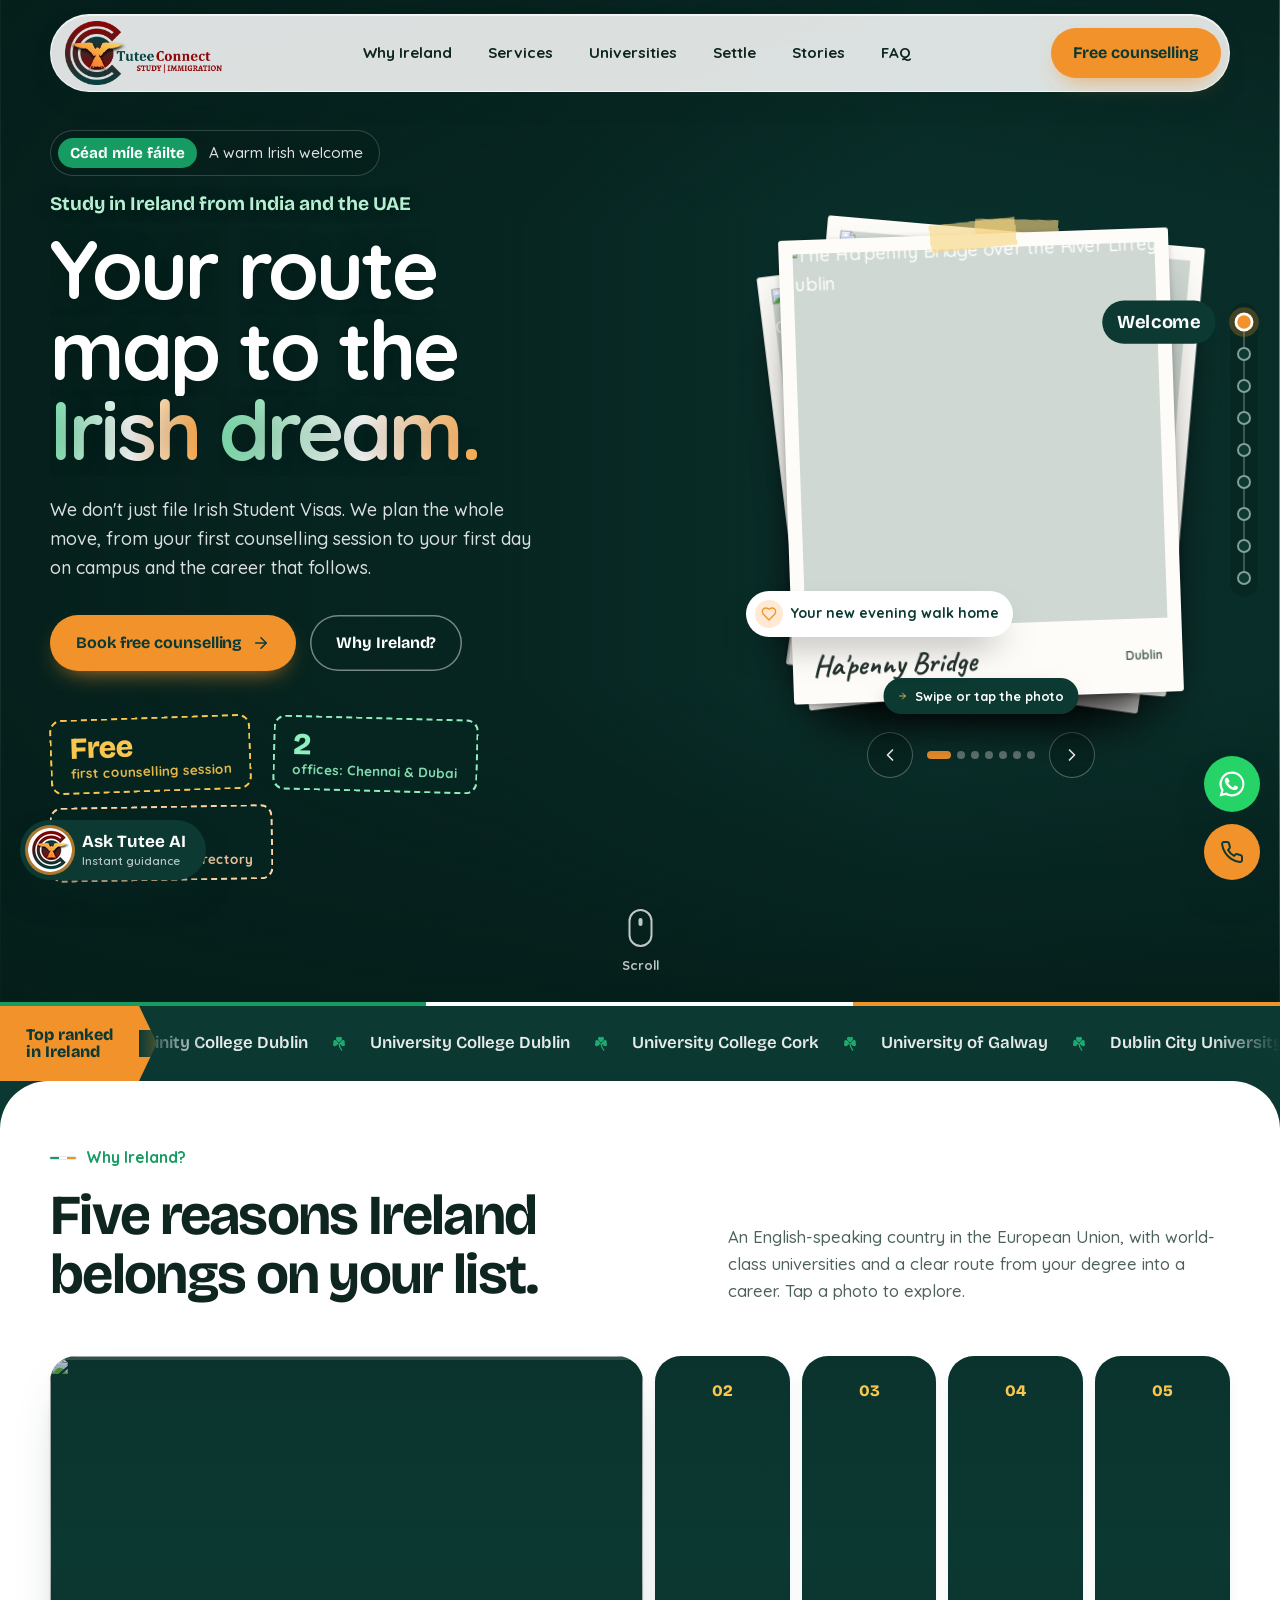
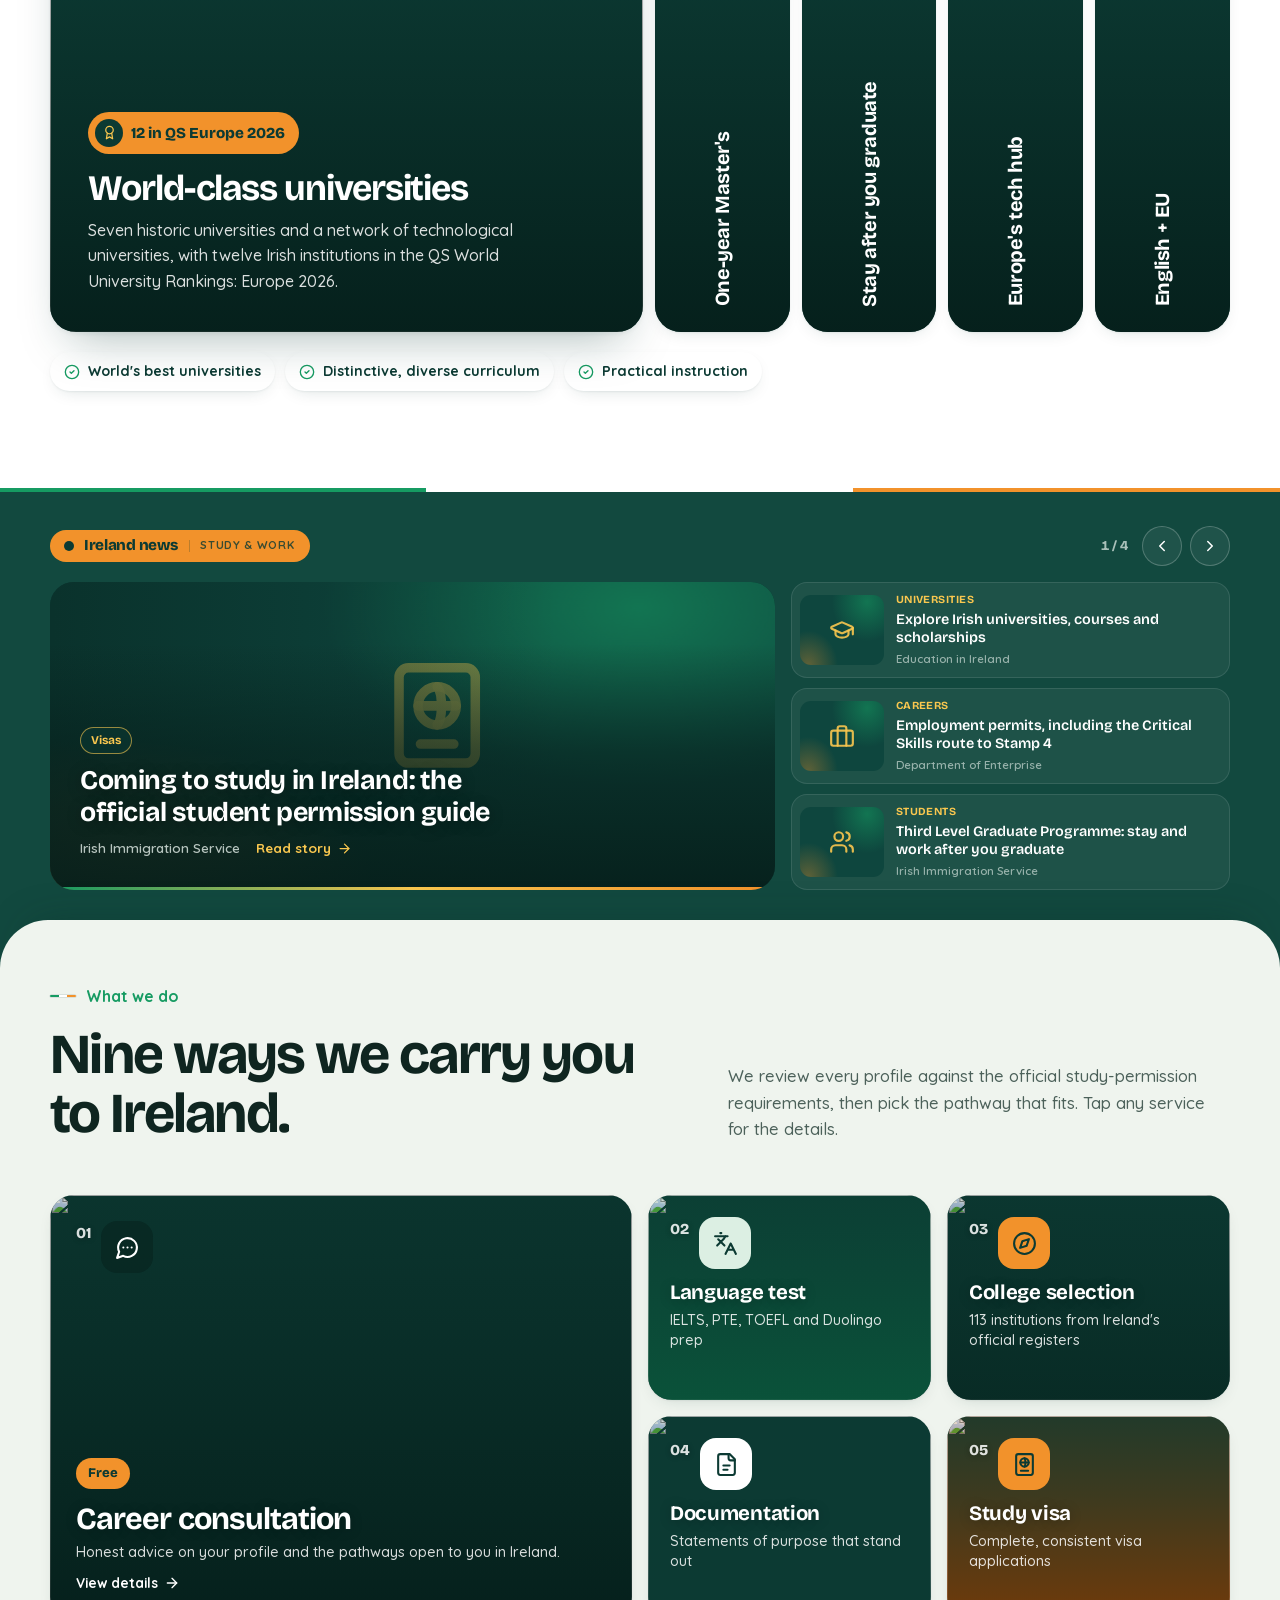
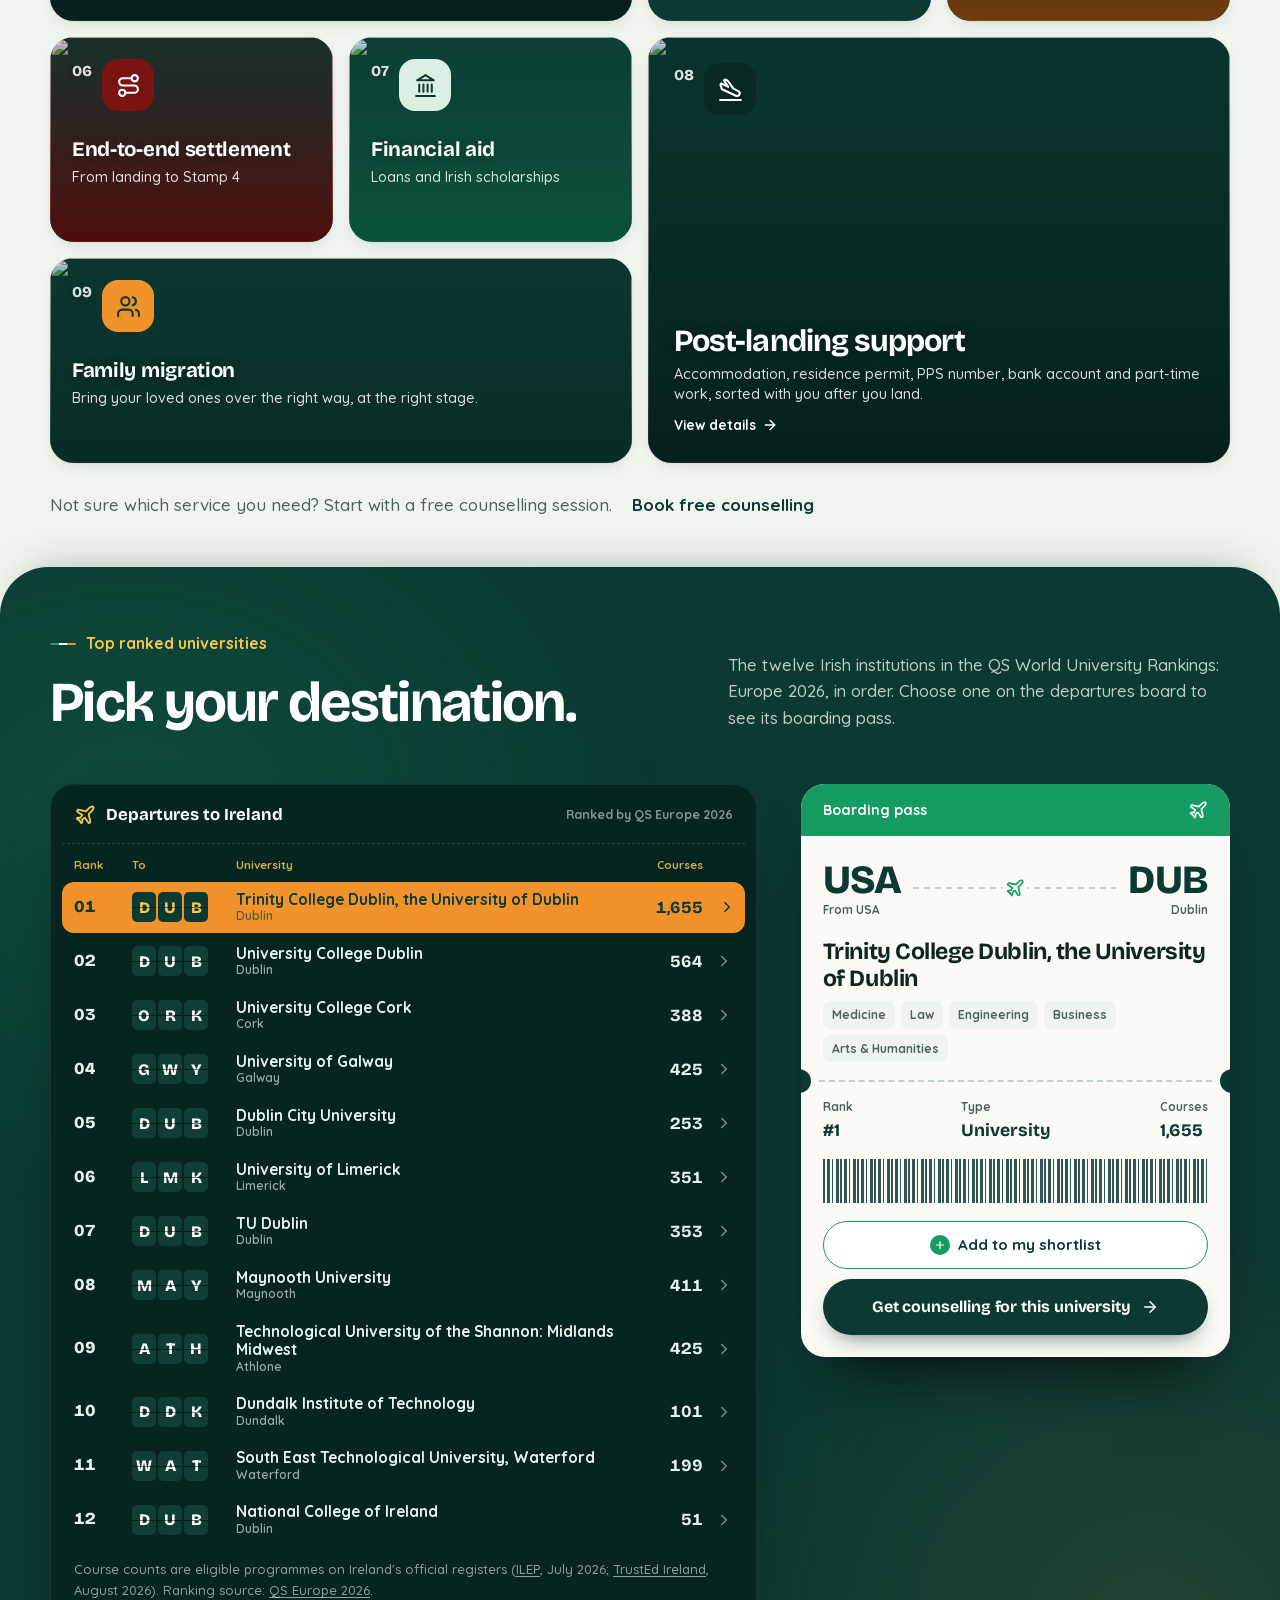
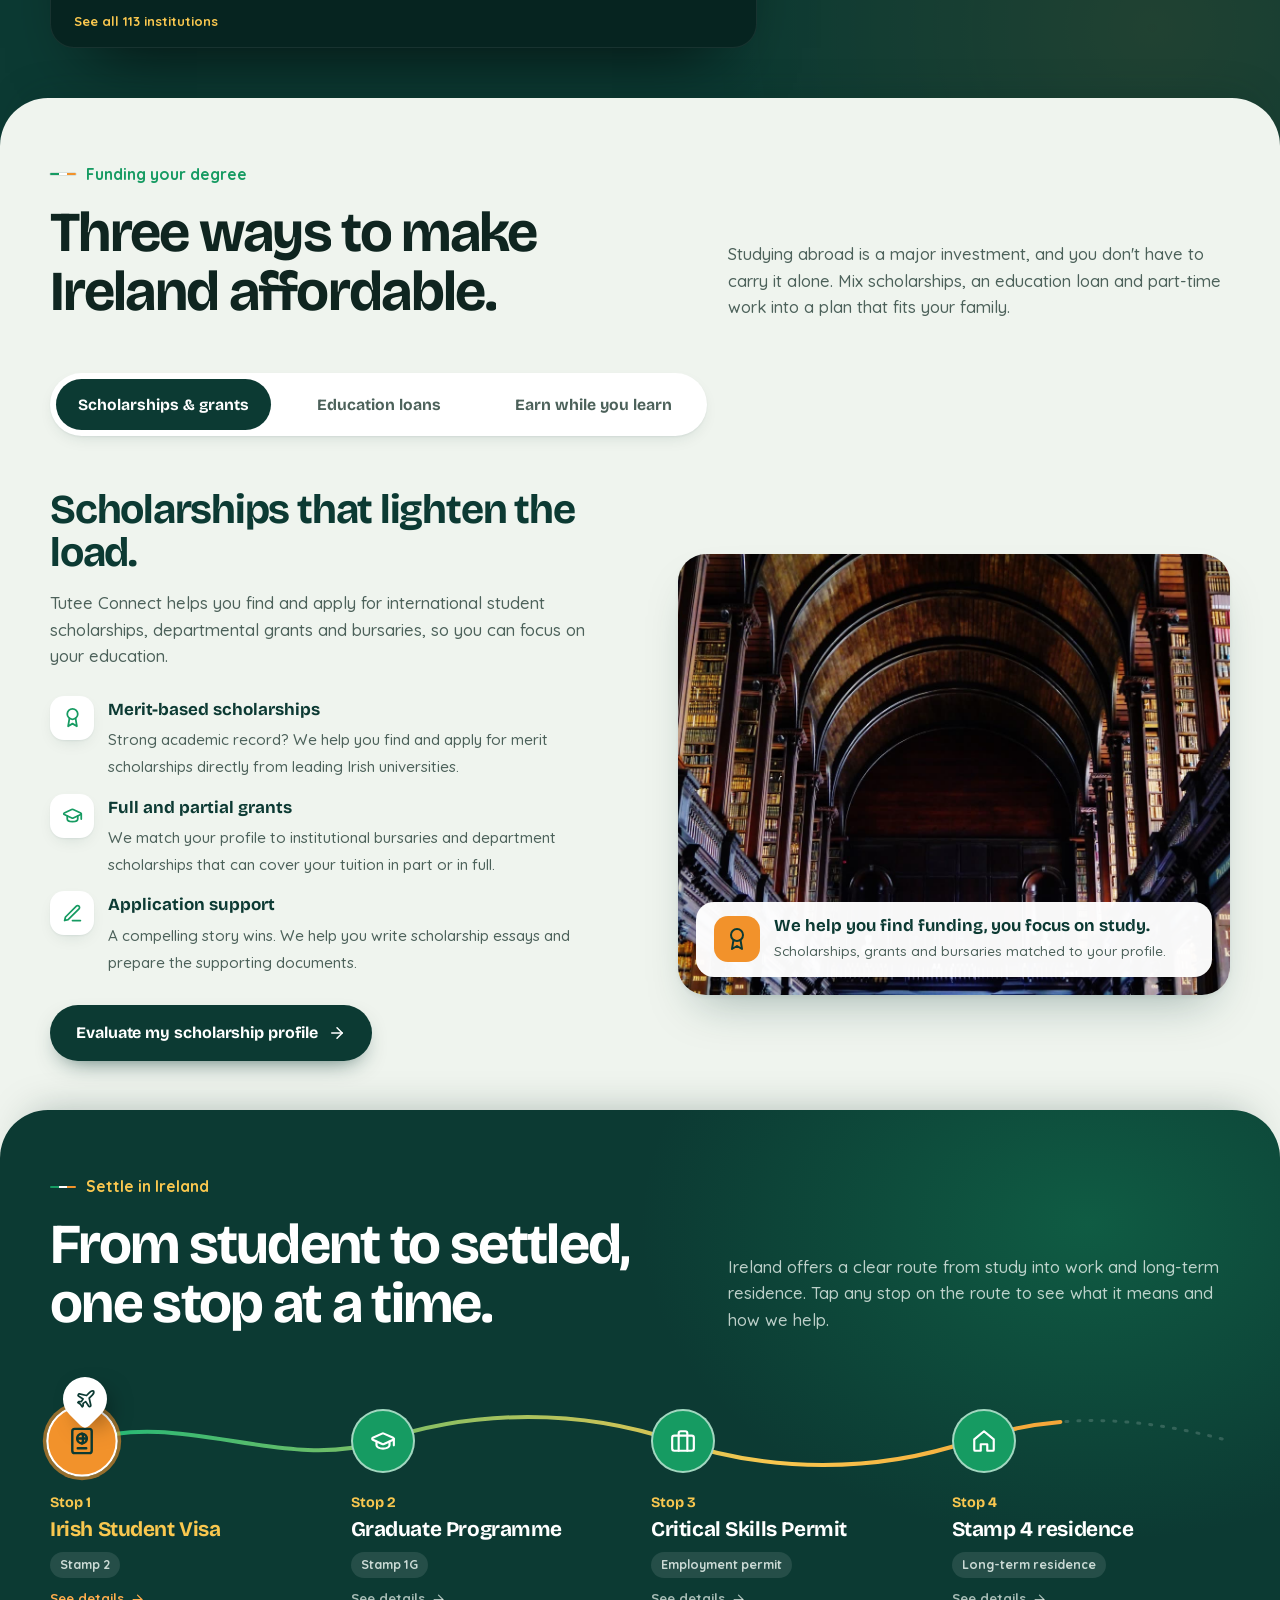
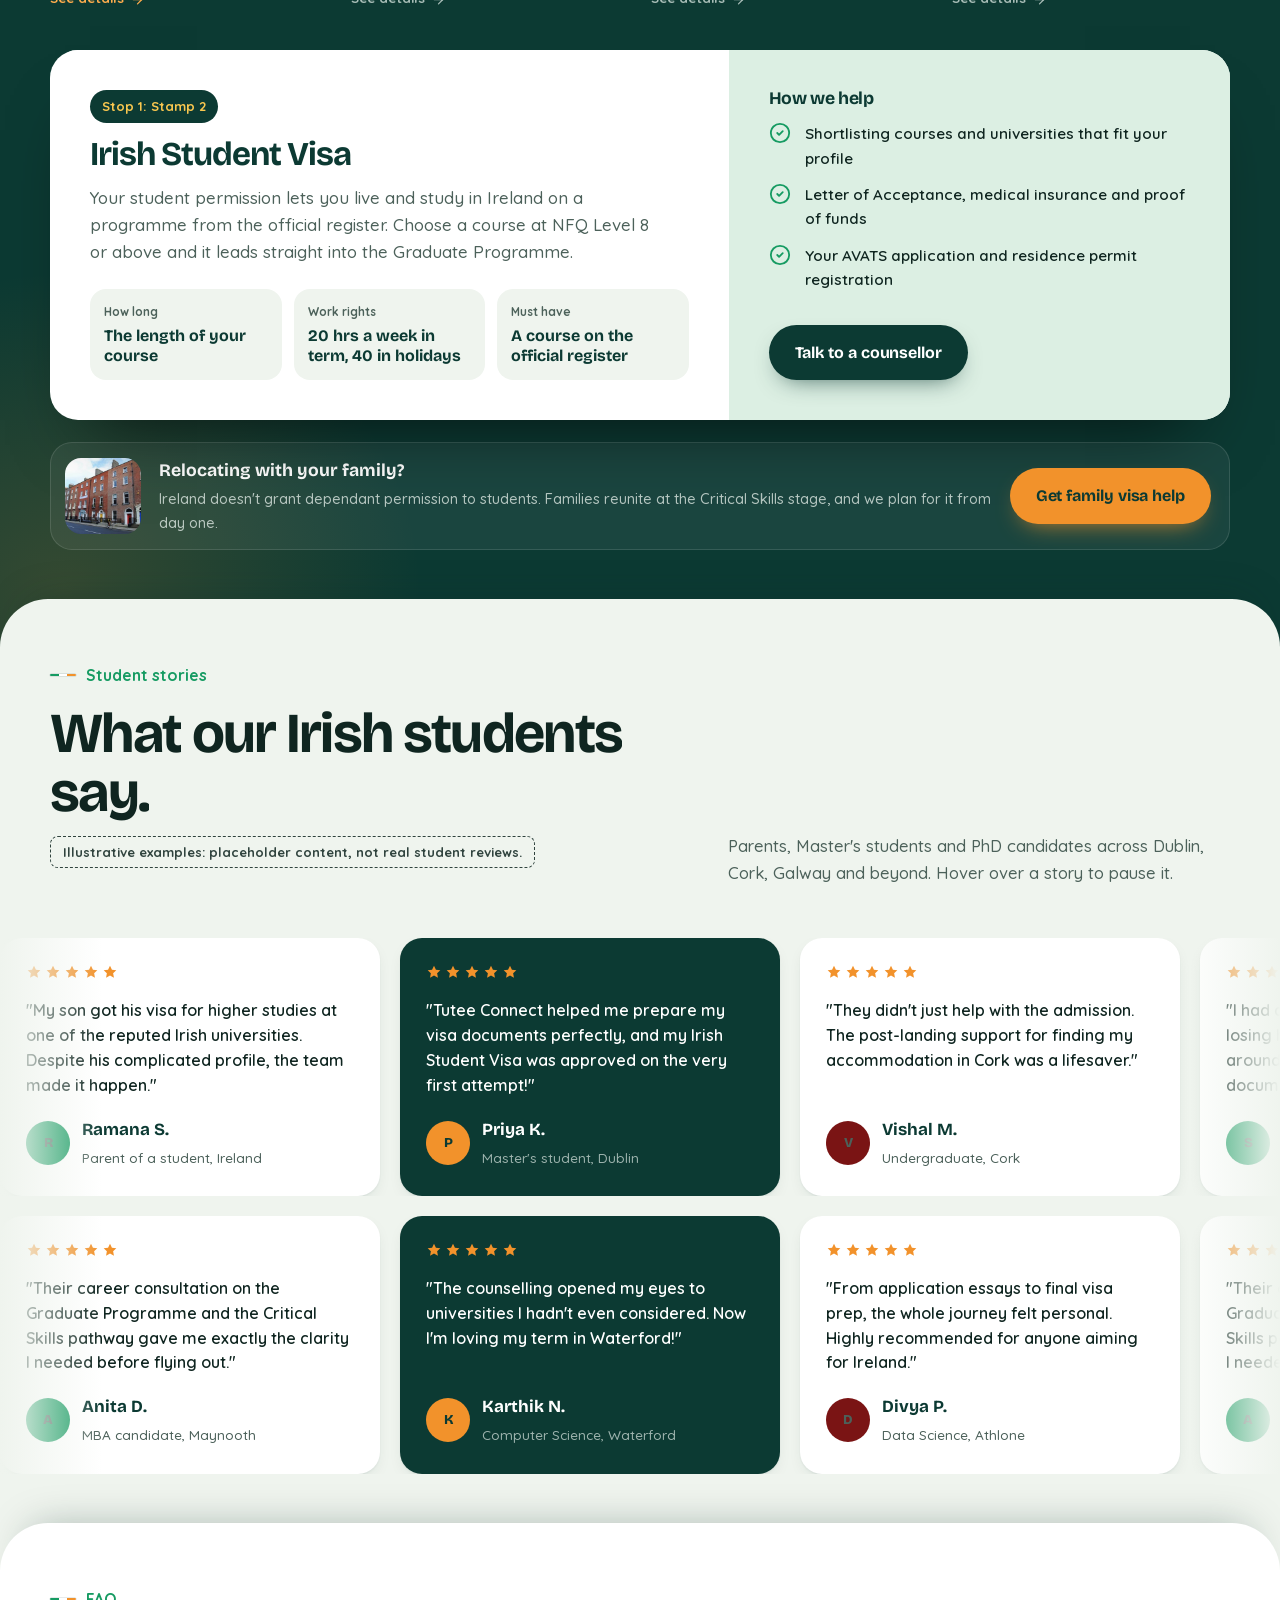
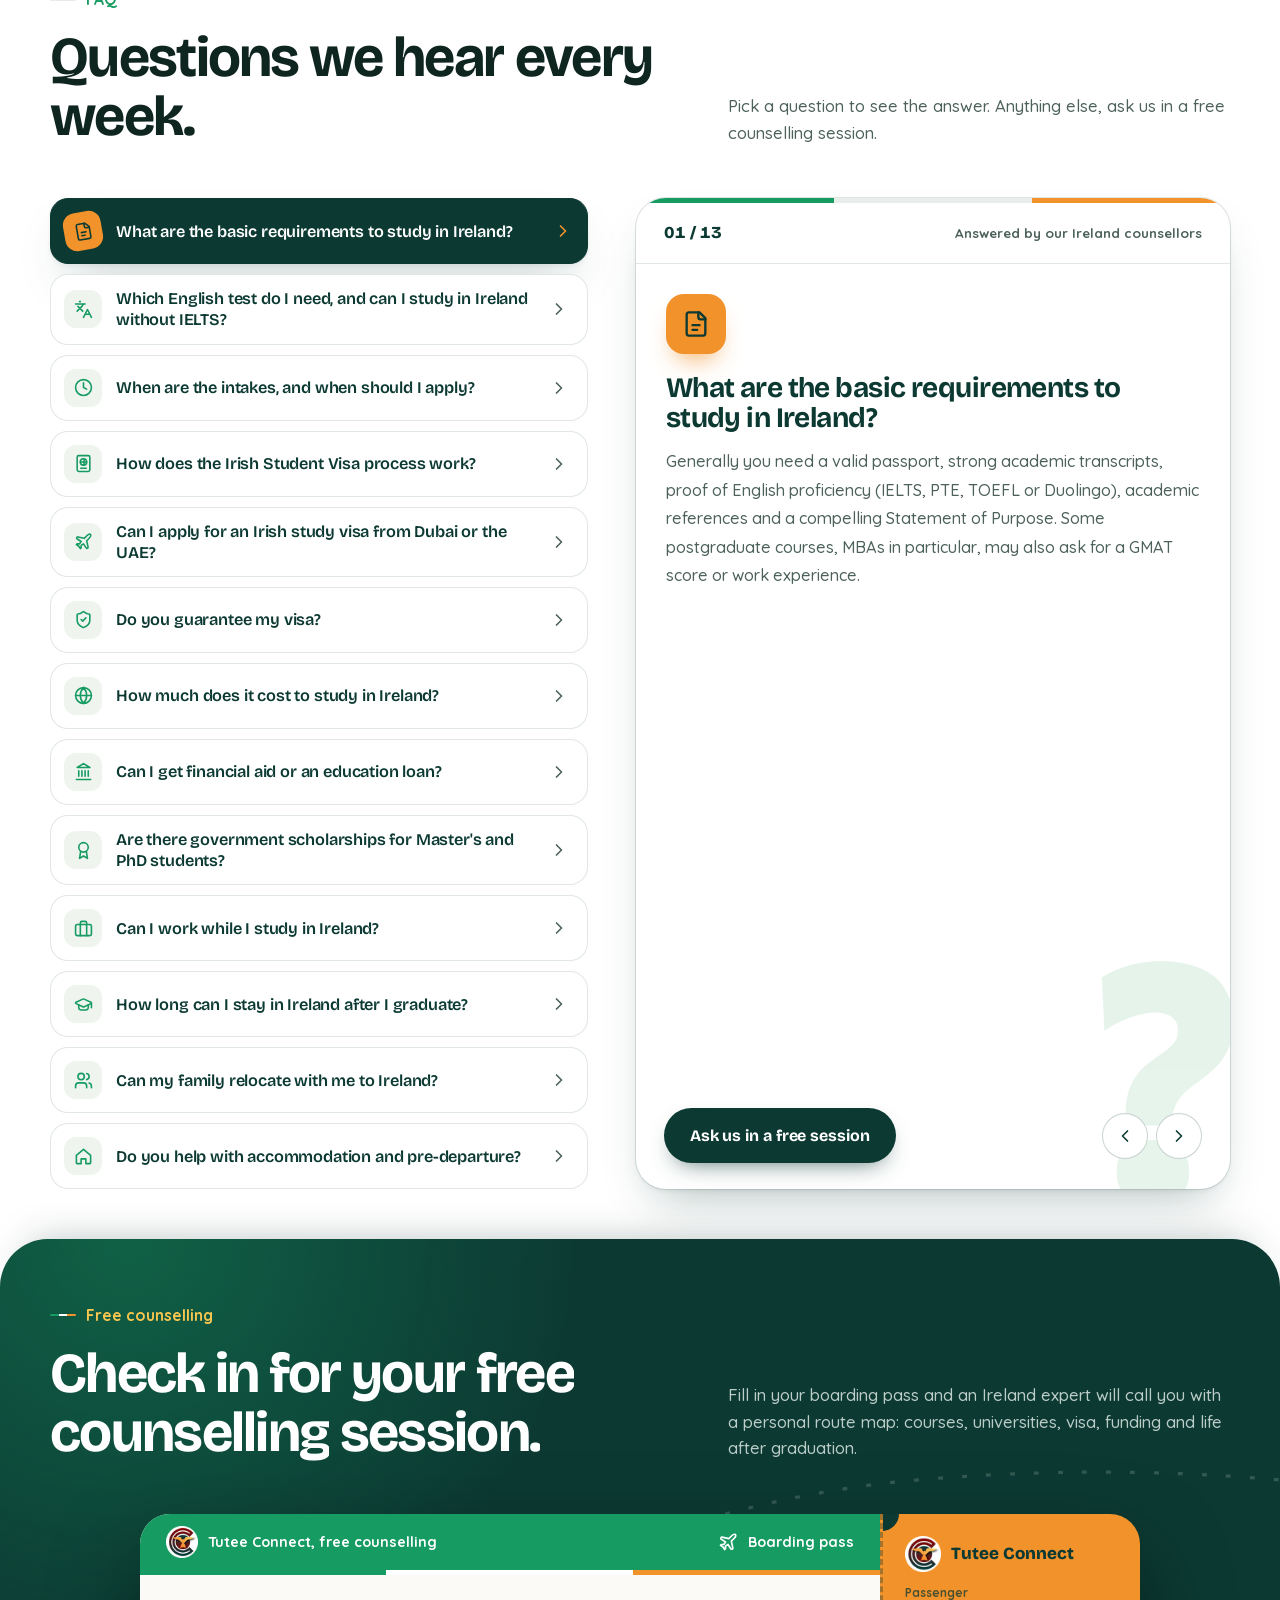
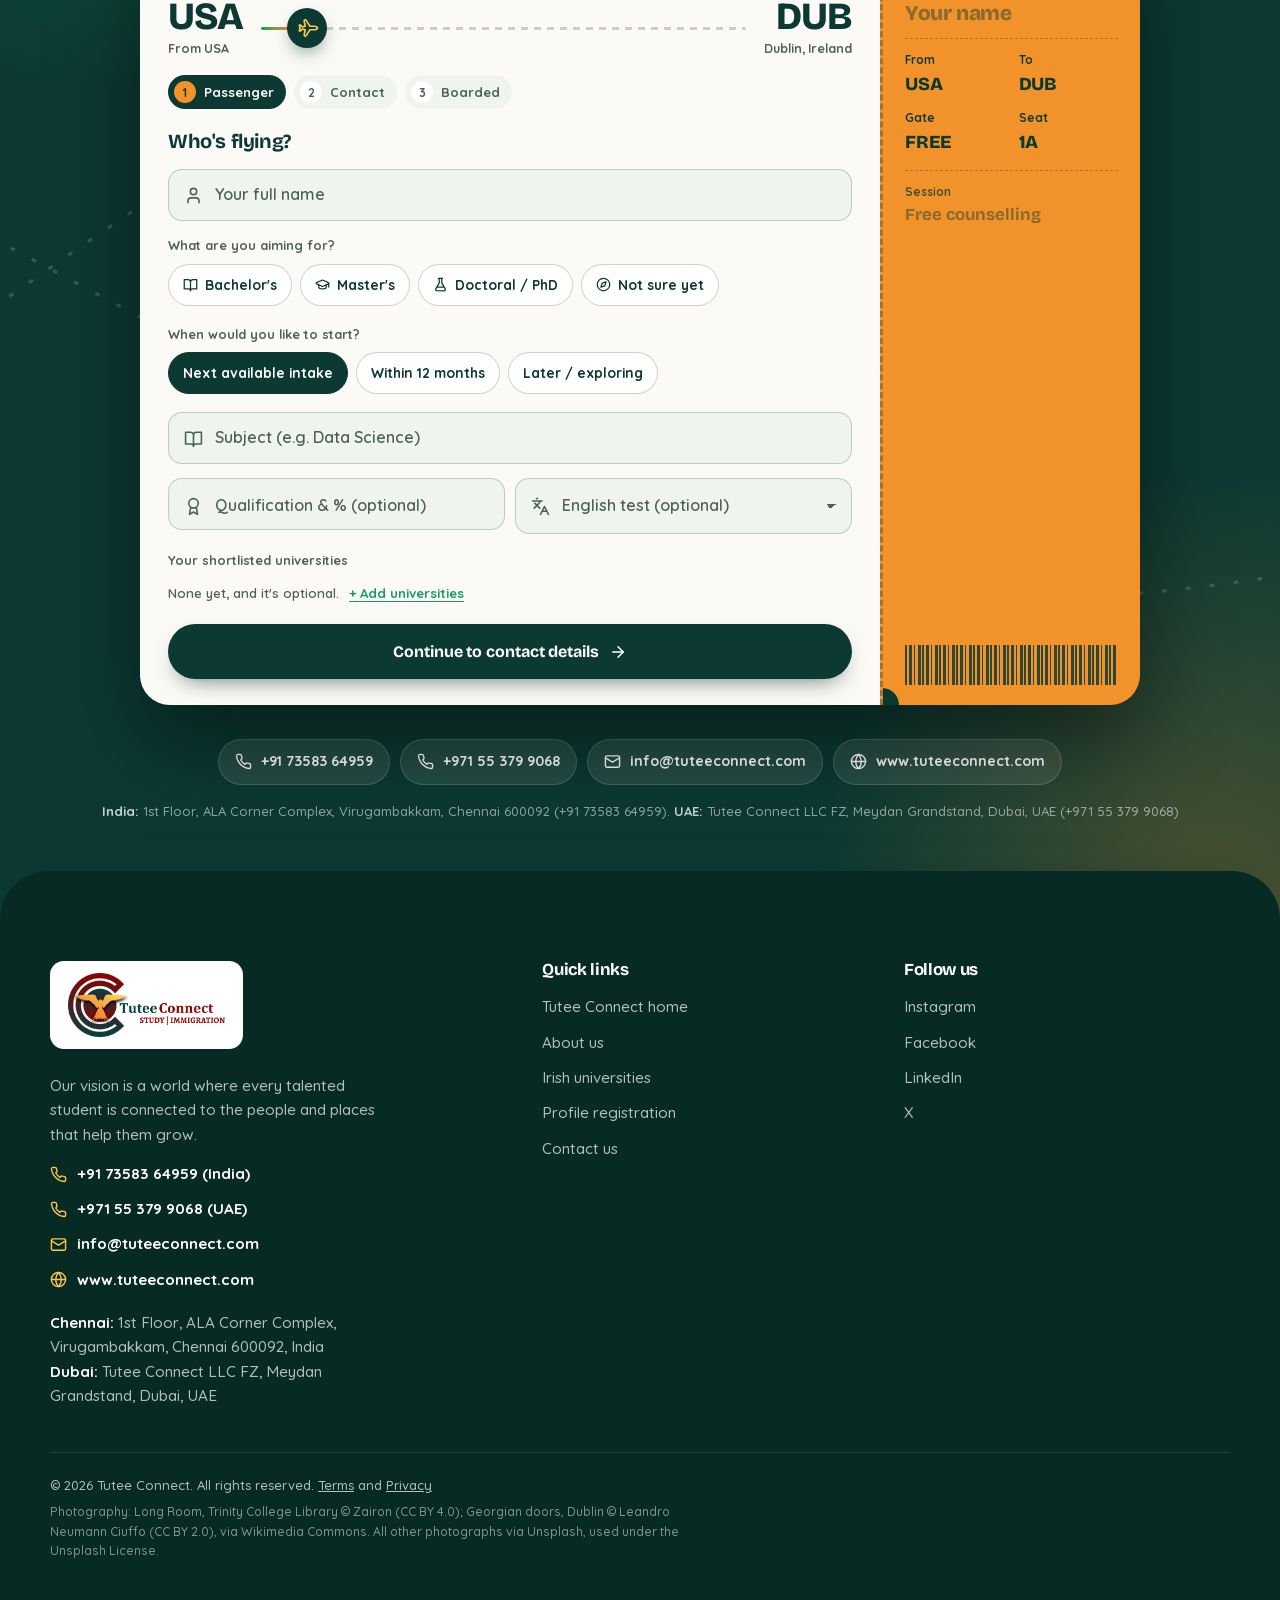
==== commit e502dcaa: "Testimonials: label as illustrative and hide them on the live site The testimonials are development " ====
--- a/index.html
+++ b/index.html
@@ -186,6 +186,7 @@
   <link rel="preconnect" href="https://images.unsplash.com">
   <link rel="stylesheet" href="./assets/css/site.css">
   <script src="./assets/js/boot.js"></script>
+<script src="./assets/js/placeholders.js"></script>
 </head>
 <body>
 <a class="skip" href="#main">Skip to content</a>
@@ -249,7 +250,7 @@
         <a href="#services" data-scroll-to="services" data-nav="services">Services</a>
         <a href="#universities" data-scroll-to="universities" data-nav="universities">Universities</a>
         <a href="#relocate" data-scroll-to="relocate" data-nav="relocate">Settle</a>
-        <a href="#testimonials" data-scroll-to="testimonials" data-nav="testimonials">Stories</a>
+        <a href="#testimonials" data-scroll-to="testimonials" data-nav="testimonials" data-placeholder-content>Stories</a>
         <a href="#faq" data-scroll-to="faq" data-nav="faq">FAQ</a>
       </nav>
       <a class="btn header__cta" href="#contact" data-scroll-to="contact" data-cta="nav">Free counselling</a>
@@ -267,7 +268,7 @@
       <a href="#services" data-scroll-to="services">Services</a>
       <a href="#universities" data-scroll-to="universities">Universities</a>
       <a href="#relocate" data-scroll-to="relocate">Settle in Ireland</a>
-      <a href="#testimonials" data-scroll-to="testimonials">Stories</a>
+      <a href="#testimonials" data-scroll-to="testimonials" data-placeholder-content>Stories</a>
       <a href="#faq" data-scroll-to="faq">FAQ</a>
     </nav>
     <a class="btn btn--block" href="#contact" data-scroll-to="contact" data-cta="nav-mobile">Free counselling</a>
@@ -283,7 +284,7 @@
     <li><a href="#universities" data-scroll-to="universities"><span>Universities</span></a></li>
     <li><a href="#funding" data-scroll-to="funding"><span>Funding</span></a></li>
     <li><a href="#relocate" data-scroll-to="relocate"><span>Settle</span></a></li>
-    <li><a href="#testimonials" data-scroll-to="testimonials"><span>Stories</span></a></li>
+    <li><a href="#testimonials" data-scroll-to="testimonials" data-placeholder-content><span>Stories</span></a></li>
     <li><a href="#faq" data-scroll-to="faq"><span>FAQ</span></a></li>
     <li><a href="#contact" data-scroll-to="contact"><span>Free counselling</span></a></li>
   </ol>
@@ -760,12 +761,12 @@
 </section>
 
 <!-- ======================= TESTIMONIALS ======================= -->
-<section class="section layered" id="testimonials">
+<section class="section layered" id="testimonials" data-placeholder-content>
   <div class="wrap">
     <div class="sec-head">
       <div>
         <p class="kicker" data-reveal>Student stories</p>
-        <h2 class="h-l split" data-split>What our Irish students say.</h2>
+        <h2 class="h-l split" data-split>What our Irish students say.</h2><p class="tc-illustrative">Illustrative examples: placeholder content, not real student reviews.</p>
       </div>
       <p class="lede" data-reveal style="--d:150">Parents, Master's students and PhD candidates across Dublin, Cork, Galway and beyond. Hover over a story to pause it.</p>
     </div>
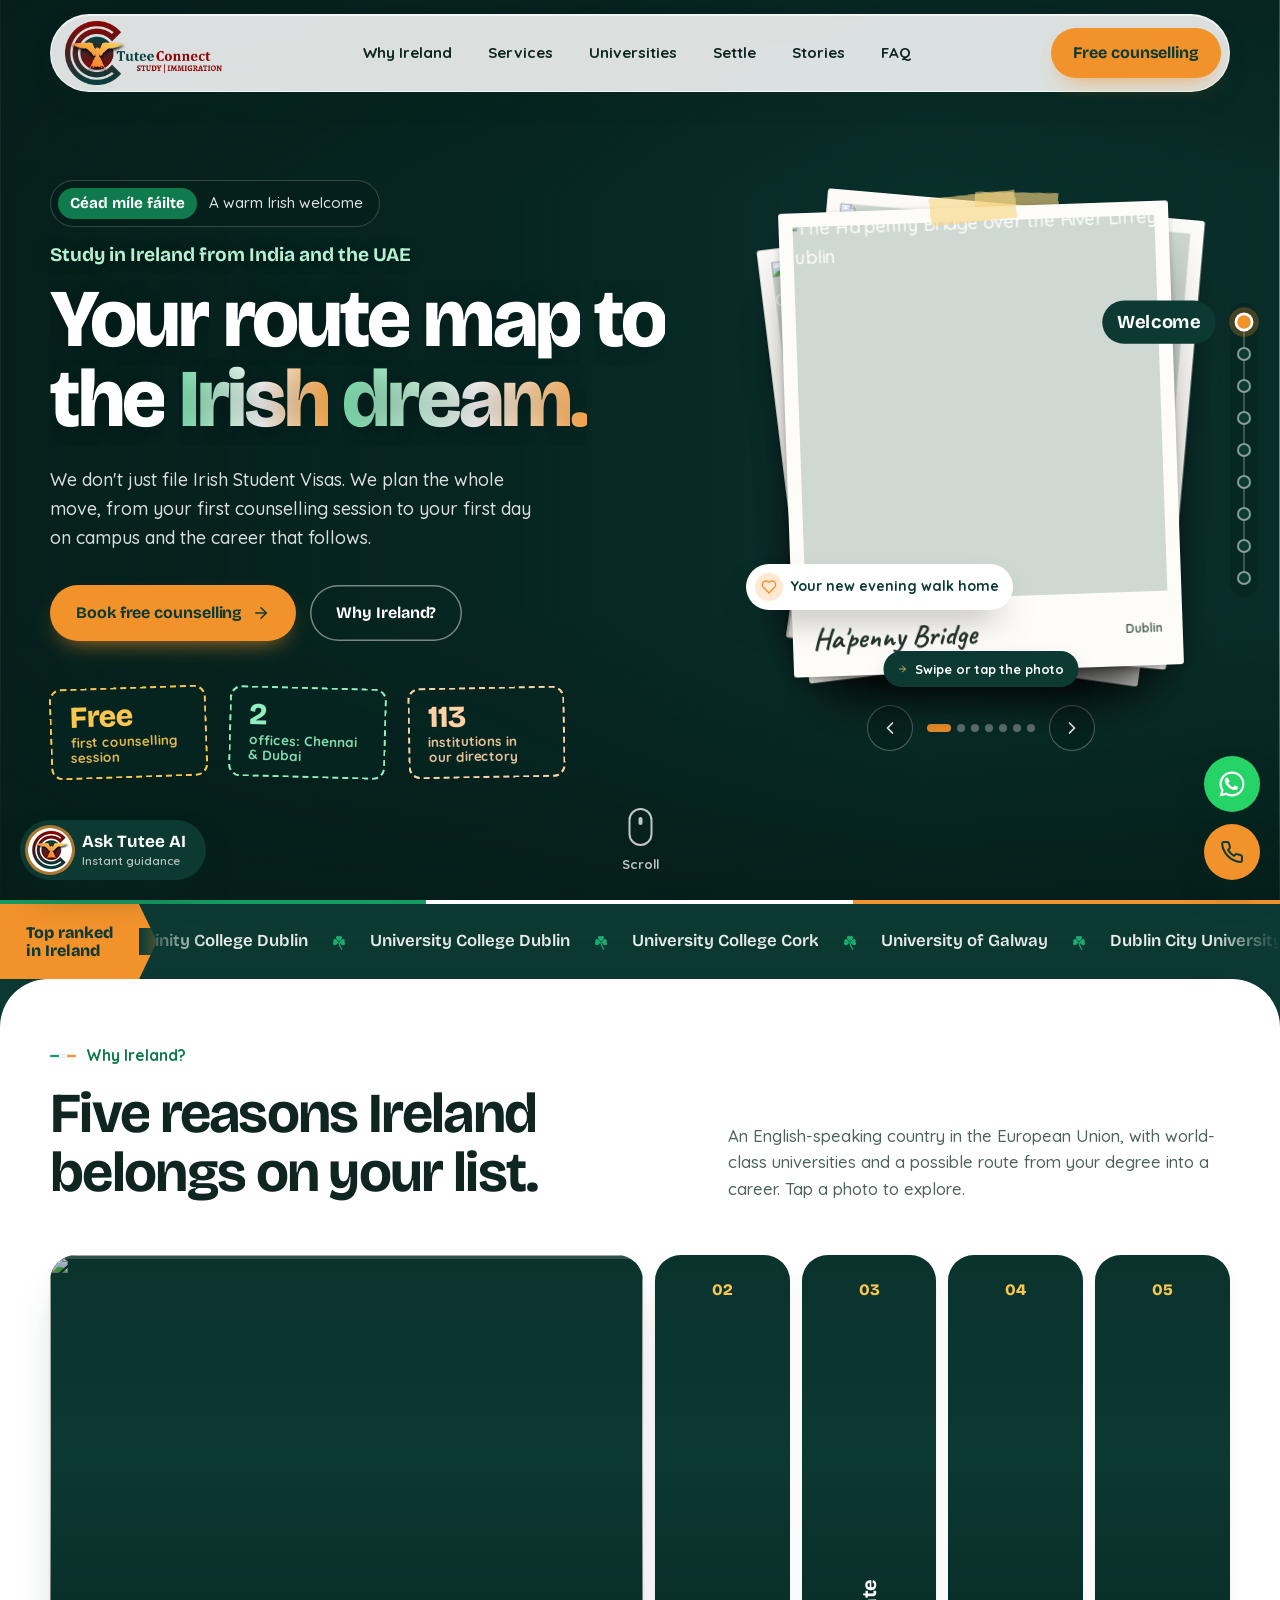
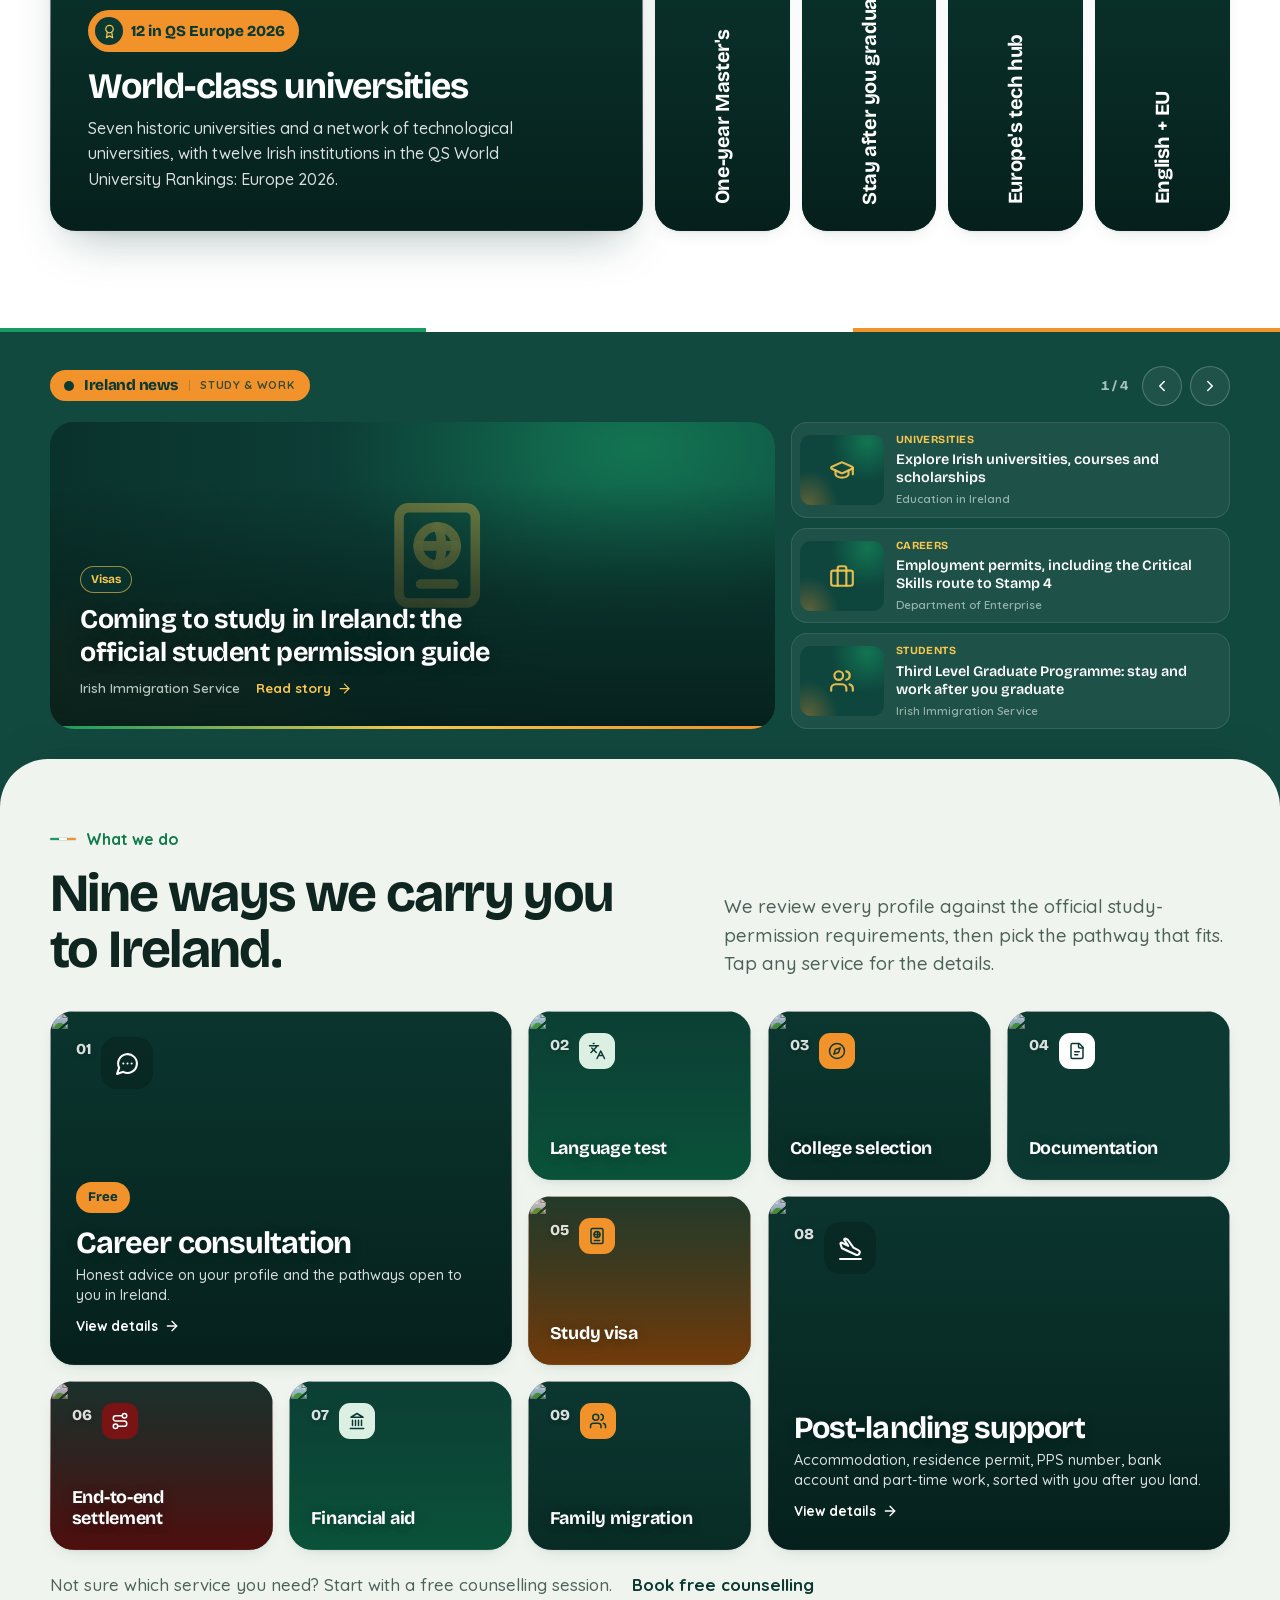
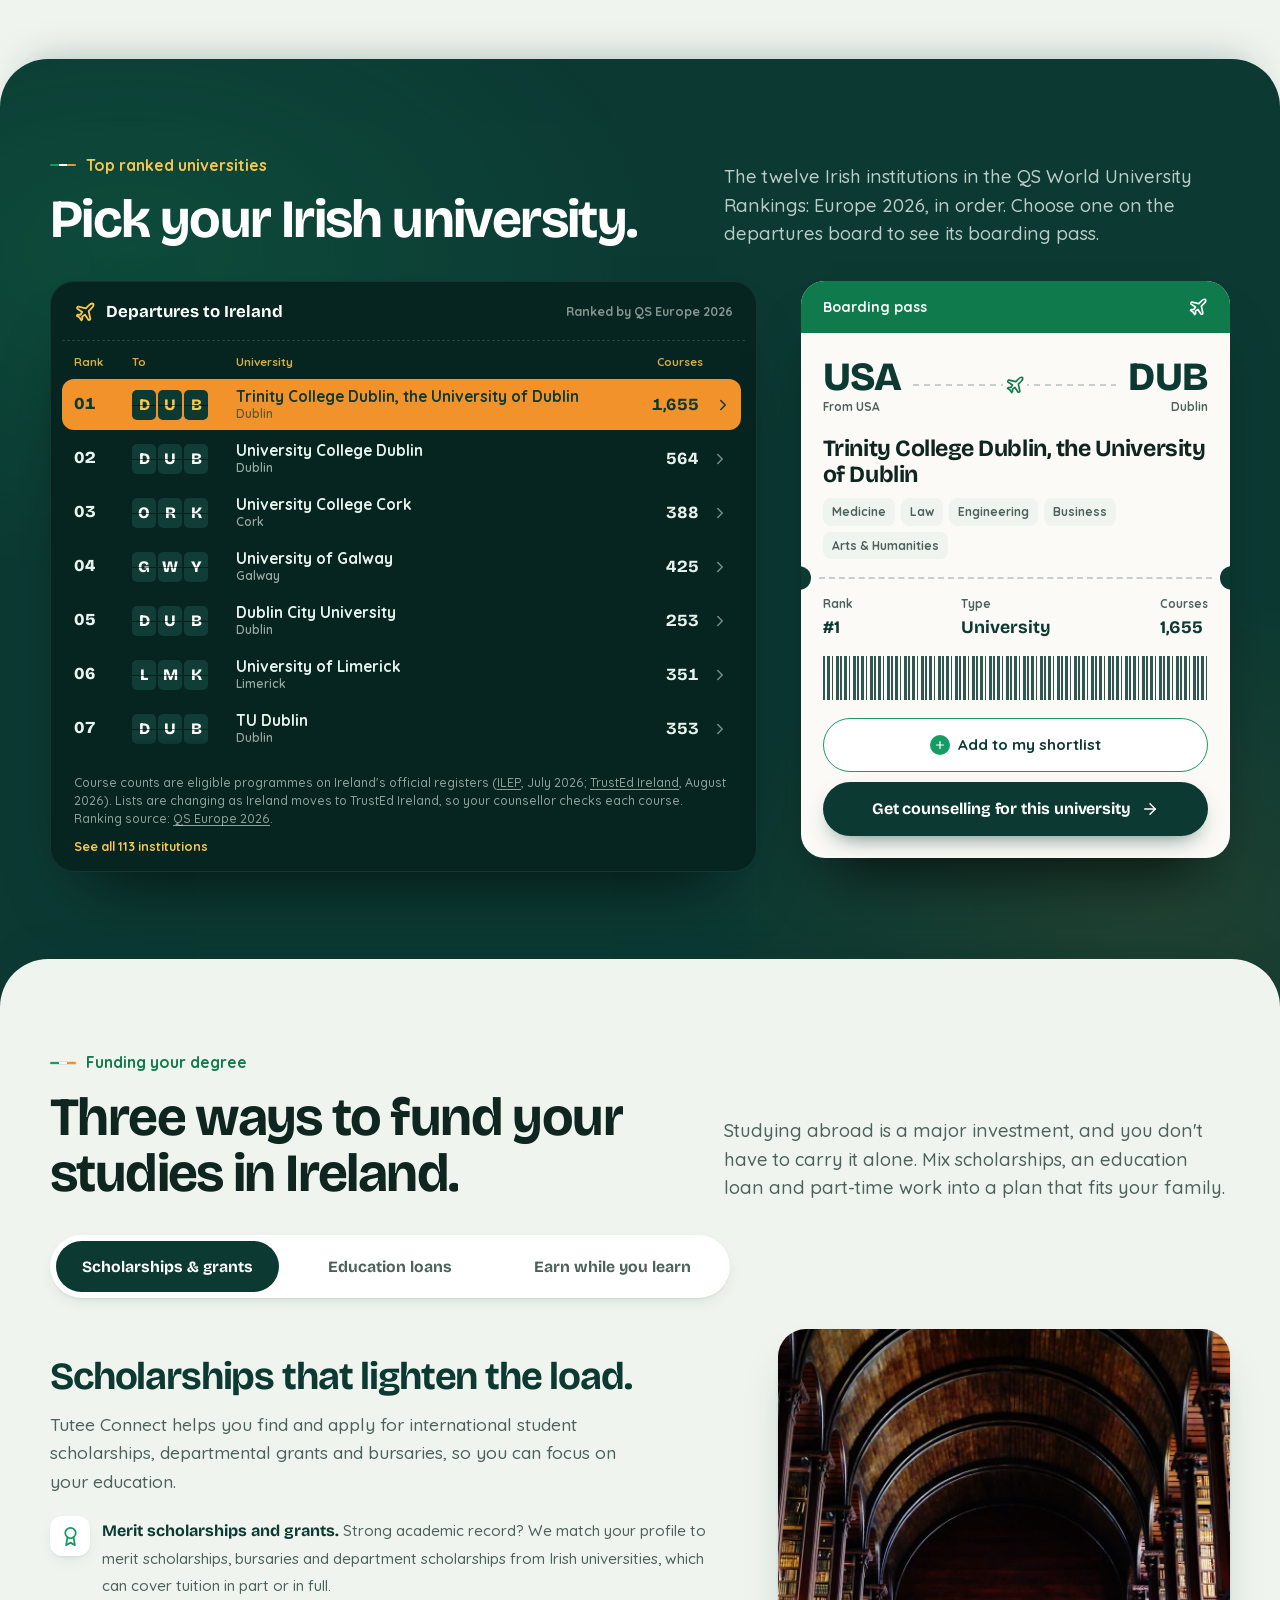
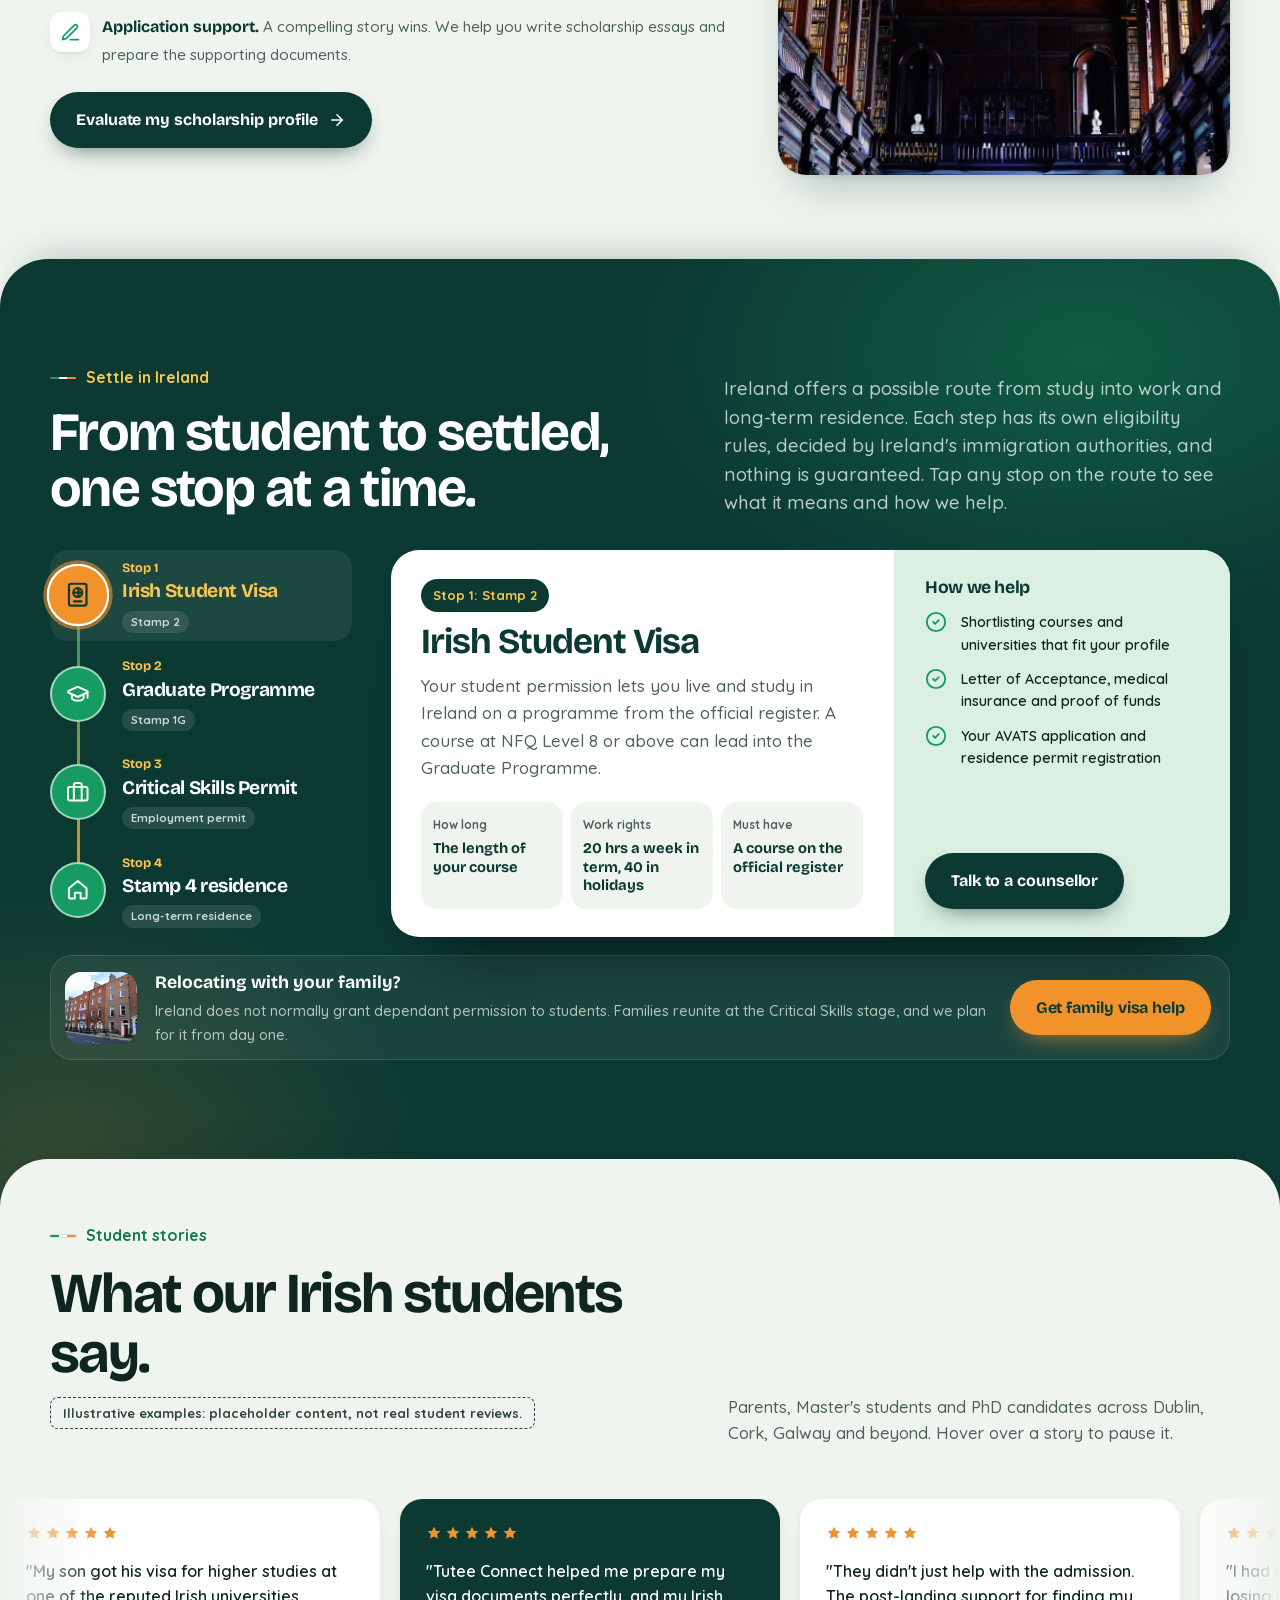
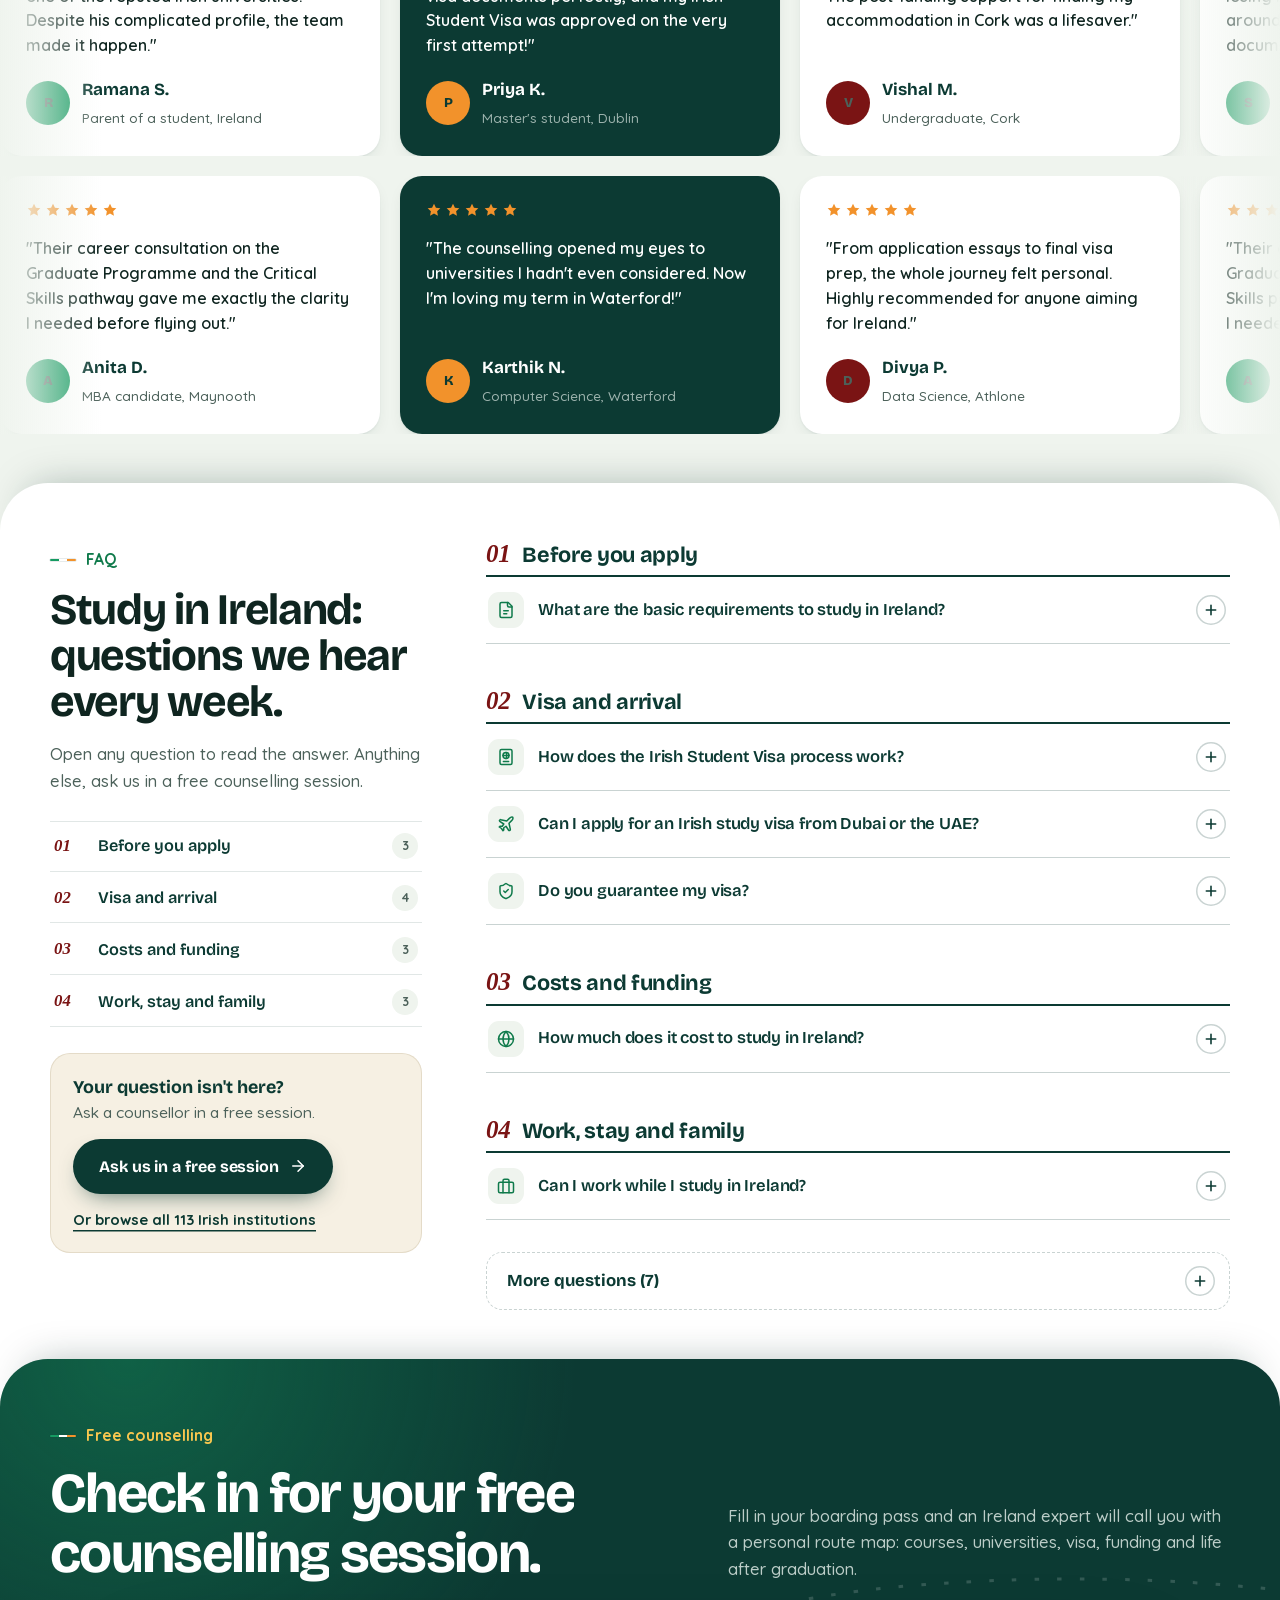
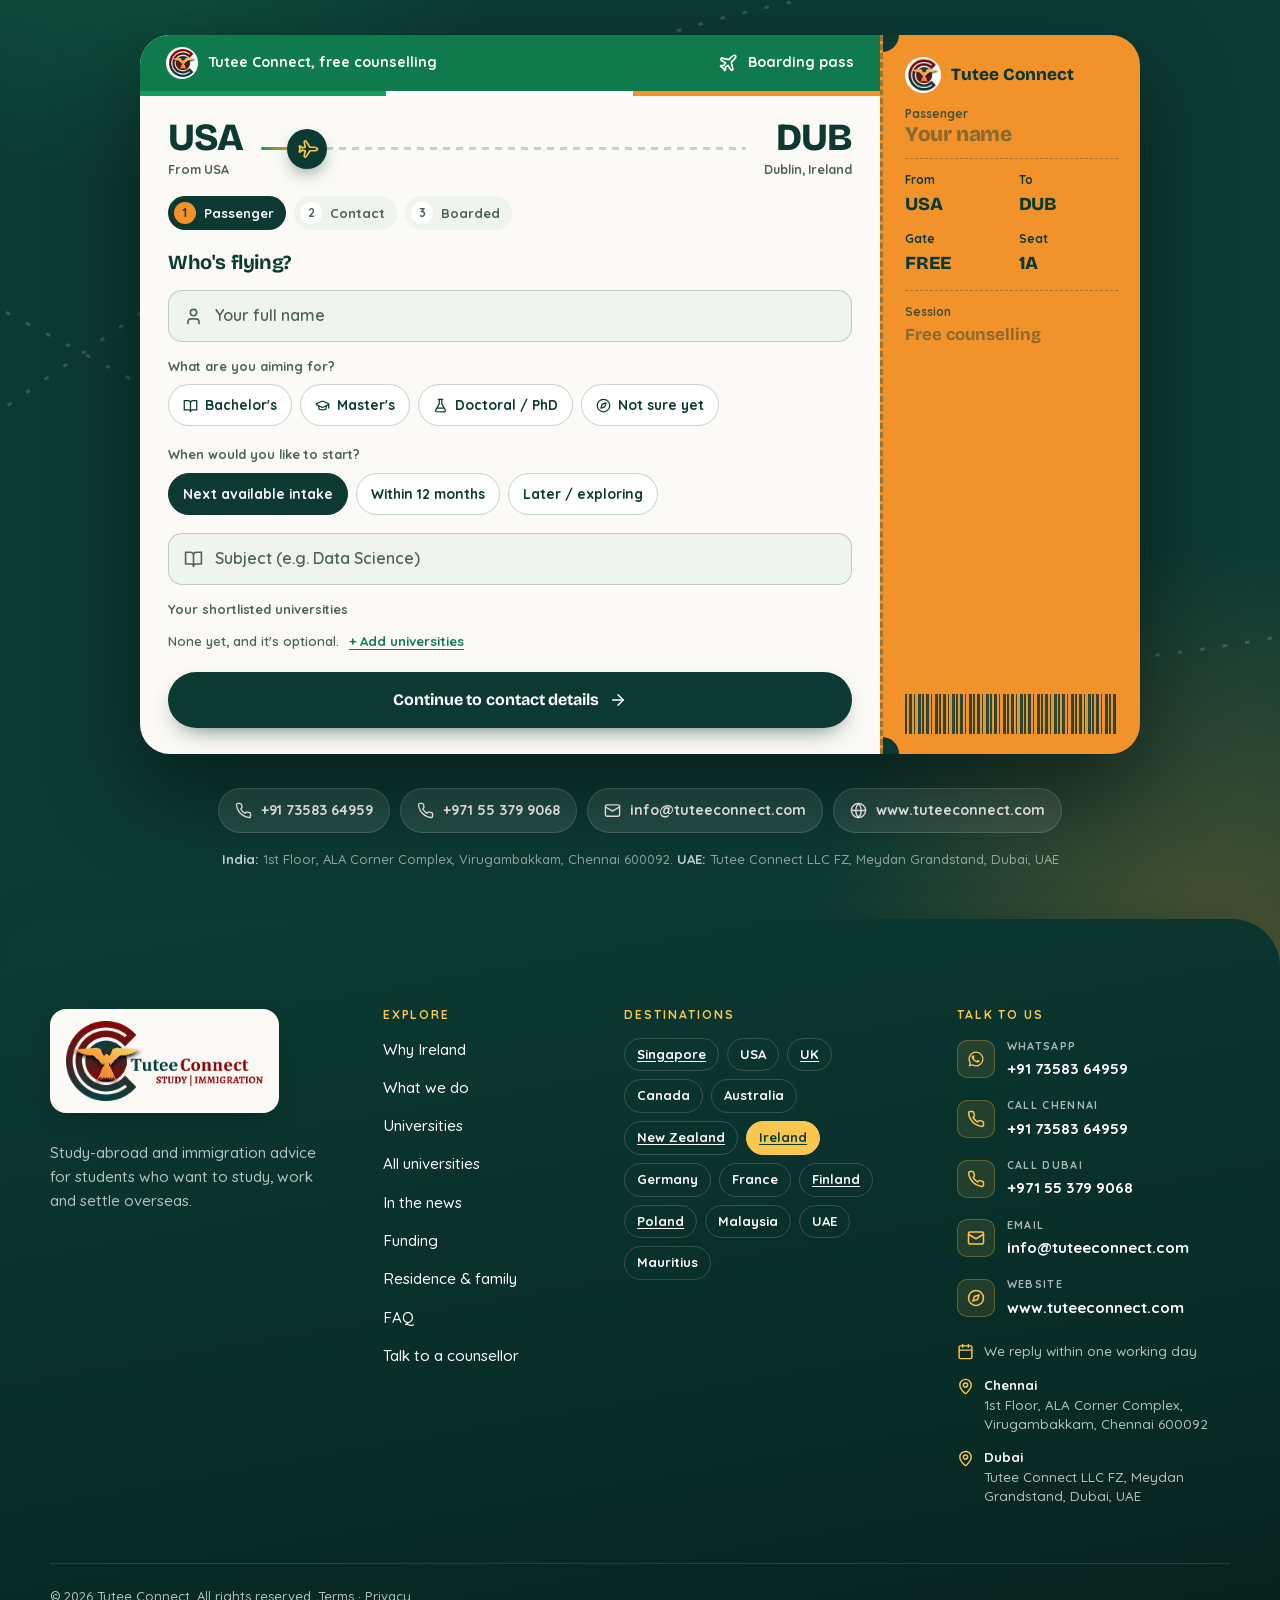
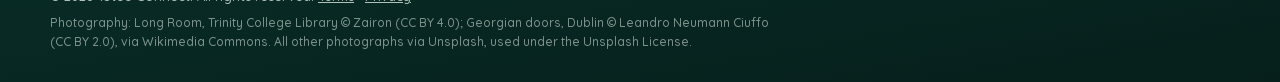
==== commit 1d974cb6: "SEO Optimization" ====
--- a/index.html
+++ b/index.html
@@ -4,8 +4,8 @@
   <meta charset="UTF-8">
   <meta name="viewport" content="width=device-width, initial-scale=1.0">
   <meta name="theme-color" content="#0c3a33">
-  <title>Study in Ireland for Indian Students | Tutee Connect</title>
-  <meta name="description" content="Plan your Master's or Bachelor's in Ireland from India or the UAE: universities, intakes, IELTS, Stamp 2 visa and Stamp 1G stay-back. Free counselling.">
+  <title>Study in Ireland: One-Year Master's &amp; Stamp 1G | Tutee Connect</title>
+  <meta name="description" content="Master's or Bachelor's in Ireland from India or the UAE: intakes, IELTS, Stamp 2 visa and Stamp 1G stay-back. Free counselling, Chennai and Dubai offices.">
   <link rel="canonical" href="https://irelandtutee.netlify.app/">
   <link rel="icon" href="./assets/img/logo/favicon.ico" sizes="any">
   <link rel="icon" type="image/png" sizes="32x32" href="./assets/img/logo/favicon-32.png">
@@ -13,15 +13,15 @@
   <link rel="apple-touch-icon" href="./assets/img/logo/apple-touch-icon.png">
   <meta property="og:type" content="website">
   <meta property="og:site_name" content="Tutee Connect">
-  <meta property="og:title" content="Study in Ireland for Indian Students | Tutee Connect">
-  <meta property="og:description" content="Plan your Master's or Bachelor's in Ireland from India or the UAE: universities, intakes, IELTS, Stamp 2 visa and Stamp 1G stay-back. Free counselling.">
+  <meta property="og:title" content="Study in Ireland: One-Year Master's &amp; Stamp 1G | Tutee Connect">
+  <meta property="og:description" content="Master's or Bachelor's in Ireland from India or the UAE: intakes, IELTS, Stamp 2 visa and Stamp 1G stay-back. Free counselling, Chennai and Dubai offices.">
   <meta property="og:url" content="https://irelandtutee.netlify.app/">
   <meta property="og:image" content="https://irelandtutee.netlify.app/assets/img/logo/share.png">
   <meta property="og:image:width" content="1200">
   <meta property="og:image:height" content="630">
   <meta name="twitter:card" content="summary_large_image">
-  <meta name="twitter:title" content="Study in Ireland for Indian Students | Tutee Connect">
-  <meta name="twitter:description" content="Plan your Master's or Bachelor's in Ireland from India or the UAE: universities, intakes, IELTS, Stamp 2 visa and Stamp 1G stay-back. Free counselling.">
+  <meta name="twitter:title" content="Study in Ireland: One-Year Master's &amp; Stamp 1G | Tutee Connect">
+  <meta name="twitter:description" content="Master's or Bachelor's in Ireland from India or the UAE: intakes, IELTS, Stamp 2 visa and Stamp 1G stay-back. Free counselling, Chennai and Dubai offices.">
   <meta name="twitter:image" content="https://irelandtutee.netlify.app/assets/img/logo/share.png">
   <script type="application/ld+json">
   {
@@ -82,7 +82,7 @@
             "name": "Which English test do I need, and can I study in Ireland without IELTS?",
             "acceptedAnswer": {
               "@type": "Answer",
-              "text": "Each Irish institution sets its own English language requirement, including which tests it accepts and the score each course needs, so there is no single score that works everywhere. Education in Ireland explains the English language requirements (checked October 2026). Some institutions accept another English test or other evidence of your English instead of IELTS, but that depends on the institution and the course, so your counsellor will confirm what each university on your shortlist accepts."
+              "text": "Each Irish institution sets its own English language requirement, including which tests it accepts and the score each course needs, so there is no single score that works everywhere. Education in Ireland explains the English language requirements (checked November 2026). Some institutions accept another English test or other evidence of your English instead of IELTS, but that depends on the institution and the course, so your counsellor will confirm what each university on your shortlist accepts."
             }
           },
           {
@@ -90,7 +90,7 @@
             "name": "When are the intakes, and when should I apply?",
             "acceptedAnswer": {
               "@type": "Answer",
-              "text": "Each Irish university and college sets its own start dates and application deadlines, and they can differ from course to course, so your counsellor will confirm the intakes and deadlines for the courses you shortlist. Plan backwards from your start date: leave time for your English test, your applications and offer, and then your study visa, which needs a place on a programme listed on one of Ireland's official registers, the ILEP or TrustEd Ireland list (checked October 2026). Starting early also leaves more time for scholarship and loan applications."
+              "text": "Each Irish university and college sets its own start dates and application deadlines, and they can differ from course to course, so your counsellor will confirm the intakes and deadlines for the courses you shortlist. Plan backwards from your start date: leave time for your English test, your applications and offer, and then your study visa, which needs a place on an eligible programme, listed on the ILEP or offered by a provider authorised to use the TrustEd Ireland mark. Ireland is replacing the ILEP with TrustEd Ireland, and the mark alone does not make every course visa-eligible, so your counsellor checks each course on your shortlist (checked November 2026). Starting early also leaves more time for scholarship and loan applications."
             }
           },
           {
@@ -98,7 +98,7 @@
             "name": "How does the Irish Student Visa process work?",
             "acceptedAnswer": {
               "@type": "Answer",
-              "text": "Once you accept an offer and pay your fees, your provider issues a Letter of Acceptance for a programme on Ireland's official register. You then apply online through AVATS, show private medical insurance and evidence of funds for your living costs on top of your fees, and give biometrics. After you arrive, you register for an Irish Residence Permit within 90 days. We guide you through every step. Read the official guide to coming to study in Ireland (checked October 2026)."
+              "text": "Once you accept an offer and pay your fees, your provider issues a Letter of Acceptance for a programme on Ireland's official register. You then apply online through AVATS, show private medical insurance and evidence of funds for your living costs on top of your fees, and give biometrics. After you arrive, you register for an Irish Residence Permit within 90 days. Read the official guide to coming to study in Ireland (checked October 2026)."
             }
           },
           {
@@ -122,7 +122,7 @@
             "name": "How much does it cost to study in Ireland?",
             "acceptedAnswer": {
               "@type": "Answer",
-              "text": "The cost has several parts: tuition fees, which depend on your university and course; living costs such as accommodation, food and transport; private medical insurance; and the fee to register for your Irish Residence Permit after you arrive, all covered in the official FAQ for students (checked October 2026). Your visa application also needs evidence that you can pay for your studies and living costs, and your counsellor will confirm the current requirement. We don't publish figures here because they change by course and by year. Your counsellor will prepare a personal budget for you in INR or AED."
+              "text": "The cost has several parts: tuition fees, which depend on your university and course; living costs such as accommodation, food and transport; private medical insurance; and the fee to register for your Irish Residence Permit after you arrive, all covered in the official FAQ for students (checked October 2026). We don't publish figures here because they change by course and by year. Your counsellor will prepare a personal budget for you in INR or AED."
             }
           },
           {
@@ -130,7 +130,7 @@
             "name": "Can I get financial aid or an education loan?",
             "acceptedAnswer": {
               "@type": "Answer",
-              "text": "Yes. Our partner lenders offer both collateral and non-collateral education loans. Depending on the lender, a loan can cover tuition, accommodation and living expenses, and we also help you apply for scholarships and bursaries."
+              "text": "Yes. Our partner lenders offer both collateral and non-collateral education loans. Depending on the lender, a loan can cover tuition, accommodation and living expenses."
             }
           },
           {
@@ -138,7 +138,7 @@
             "name": "Are there government scholarships for Master's and PhD students?",
             "acceptedAnswer": {
               "@type": "Answer",
-              "text": "Ireland's Higher Education Authority runs the Government of Ireland International Education Scholarship (GOI-IES) for Master's and PhD students (NFQ Levels 9 and 10). It includes a stipend and a fee waiver, and the 2026 call has closed (checked October 2026). Universities may also offer their own scholarships. Your counsellor will confirm which ones you could apply for and when the next calls open."
+              "text": "Ireland's Higher Education Authority runs the Government of Ireland International Education Scholarship (GOI-IES) for Master's and PhD students (NFQ Levels 9 and 10). It includes a stipend and a fee waiver, and the 2026 call has closed (checked November 2026). Universities may also offer their own scholarships. Your counsellor will confirm which ones you could apply for and when the next calls open."
             }
           },
           {
@@ -146,7 +146,7 @@
             "name": "Can I work while I study in Ireland?",
             "acceptedAnswer": {
               "@type": "Answer",
-              "text": "Yes. Students with Stamp 2 permission can work up to 20 hours a week during term, and up to 40 hours a week in June, July, August and September and from 15 December to 15 January, according to the official FAQ for students (checked October 2026). We help you look for permitted part-time work once you arrive."
+              "text": "Yes. Students with Stamp 2 permission can work up to 20 hours a week during term, and up to 40 hours a week in June, July, August and September and from 15 December to 15 January, according to the official FAQ for students (checked October 2026)."
             }
           },
           {
@@ -162,7 +162,7 @@
             "name": "Can my family relocate with me to Ireland?",
             "acceptedAnswer": {
               "@type": "Answer",
-              "text": "Not while you are a student. Immigration Service Delivery does not normally grant dependant permission to students (see the official FAQ for students, checked October 2026), and we'd rather tell you that up front. Family reunification opens up once you're working: a Critical Skills Employment Permit lets your partner and children join you immediately. We build that timeline into your plan from the start."
+              "text": "Not while you are a student. Immigration Service Delivery does not normally grant dependant permission to students (see the official FAQ for students, checked October 2026), and we'd rather tell you that up front. Family reunification opens up once you're working: a Critical Skills Employment Permit lets you apply for your partner and children to join you from the start, subject to immigration approval. We build that timeline into your plan from the start."
             }
           },
           {
@@ -185,6 +185,7 @@
   <link rel="stylesheet" href="./assets/css/quicksand.css">
   <link rel="preconnect" href="https://images.unsplash.com">
   <link rel="stylesheet" href="./assets/css/site.css">
+  <noscript><style>.faqed__main.is-short .faq-extra{display:list-item}[data-faq-more]{display:none}</style></noscript>
   <script src="./assets/js/boot.js"></script>
 <script src="./assets/js/placeholders.js"></script>
 </head>
@@ -232,6 +233,7 @@
     <symbol id="i-flask" viewBox="0 0 24 24" fill="none" stroke="currentColor" stroke-width="2" stroke-linecap="round" stroke-linejoin="round"><path d="M10 2v7.5L4.5 19A2 2 0 0 0 6.2 22h11.6a2 2 0 0 0 1.7-3L14 9.5V2M8.5 2h7M7 16h10"/></symbol>
     <symbol id="i-book" viewBox="0 0 24 24" fill="none" stroke="currentColor" stroke-width="2" stroke-linecap="round" stroke-linejoin="round"><path d="M2 4h6a4 4 0 0 1 4 4v14a3 3 0 0 0-3-3H2zM22 4h-6a4 4 0 0 0-4 4v14a3 3 0 0 1 3-3h7z"/></symbol>
     <symbol id="i-plane" viewBox="0 0 24 24" fill="none" stroke="currentColor" stroke-width="2" stroke-linecap="round" stroke-linejoin="round"><path d="M17.8 19.2 16 11l3.5-3.5C21 6 21.5 4 21 3c-1-.5-3 0-4.5 1.5L13 8 4.8 6.2c-.5-.1-.9.1-1.1.5l-.3.5c-.2.5-.1 1 .3 1.3L9 12l-2 3H4l-1 1 3 2 2 3 1-1v-3l3-2 3.5 5.3c.3.4.8.5 1.3.3l.5-.2c.4-.3.6-.7.5-1.2z"/></symbol>
+    <symbol id="i-cal" viewBox="0 0 24 24" fill="none" stroke="currentColor" stroke-width="2" stroke-linecap="round" stroke-linejoin="round"><rect x="3" y="4" width="18" height="18" rx="2"/><path d="M16 2v4M8 2v4M3 10h18"/></symbol>
     <symbol id="i-up" viewBox="0 0 24 24" fill="none" stroke="currentColor" stroke-width="2" stroke-linecap="round" stroke-linejoin="round"><path d="m5 12 7-7 7 7M12 19V5"/></symbol>
     <symbol id="i-star" viewBox="0 0 24 24"><path fill="currentColor" d="M12 2.5l2.9 6 6.6.9-4.8 4.6 1.2 6.5L12 17.4l-5.9 3.1 1.2-6.5L2.5 9.4l6.6-.9z"/></symbol>
     <symbol id="i-shamrock" viewBox="0 0 24 24"><g fill="currentColor"><path d="M12 11.2C9.6 9.5 7.9 8 7.9 6.1a2.3 2.3 0 0 1 4.1-1.4 2.3 2.3 0 0 1 4.1 1.4c0 1.9-1.7 3.4-4.1 5.1z"/><path d="M11.4 12.6c-1.9 2.2-3.6 3.8-5.5 3.6a2.3 2.3 0 0 1-1-4.2 2.3 2.3 0 0 1 1.6-3.9c1.9.2 3.3 2 4.9 4.5z"/><path d="M12.6 12.6c1.9 2.2 3.6 3.8 5.5 3.6a2.3 2.3 0 0 0 1-4.2 2.3 2.3 0 0 0-1.6-3.9c-1.9.2-3.3 2-4.9 4.5z"/></g><path d="M12 12.5c.3 3.6 1.4 6.6 3.6 9" fill="none" stroke="currentColor" stroke-width="1.8" stroke-linecap="round"/></symbol>
@@ -284,7 +286,7 @@
     <li><a href="#universities" data-scroll-to="universities"><span>Universities</span></a></li>
     <li><a href="#funding" data-scroll-to="funding"><span>Funding</span></a></li>
     <li><a href="#relocate" data-scroll-to="relocate"><span>Settle</span></a></li>
-    <li><a href="#testimonials" data-scroll-to="testimonials" data-placeholder-content><span>Stories</span></a></li>
+    <li data-placeholder-content><a href="#testimonials" data-scroll-to="testimonials" data-placeholder-content><span>Stories</span></a></li>
     <li><a href="#faq" data-scroll-to="faq"><span>FAQ</span></a></li>
     <li><a href="#contact" data-scroll-to="contact"><span>Free counselling</span></a></li>
   </ol>
@@ -360,7 +362,7 @@
         <p class="kicker" data-reveal>Why Ireland?</p>
         <h2 class="h-l split" data-split>Five reasons Ireland belongs on your list.</h2>
       </div>
-      <p class="lede" data-reveal style="--d:150">An English-speaking country in the European Union, with world-class universities and a clear route from your degree into a career. Tap a photo to explore.</p>
+      <p class="lede" data-reveal style="--d:150">An English-speaking country in the European Union, with world-class universities and a possible route from your degree into a career. Tap a photo to explore.</p>
     </div>
 
     <div class="panels" data-panels data-reveal style="--d:100">
@@ -394,7 +396,7 @@
         <div class="panel__body">
           <span class="panel__chip"><i><svg><use href="#i-cap"/></svg></i>Up to 2 years</span>
           <h3>Stay and work after you graduate</h3>
-          <p>The Third Level Graduate Programme lets you stay for up to two years after a Master's or PhD to find graduate work. No sponsor needed.</p>
+          <p>The Third Level Graduate Programme lets you stay to find graduate work: 12 months after an honours degree, and up to two years after a Master's or PhD if you meet the renewal conditions. No sponsor needed.</p>
         </div>
       </article>
       <article class="panel">
@@ -416,16 +418,9 @@
         <div class="panel__body">
           <span class="panel__chip"><i><svg><use href="#i-globe"/></svg></i>English + EU</span>
           <h3>English-speaking, inside the EU</h3>
-          <p>Study in English in a friendly, safe country that is part of the European Union, with Europe a short flight away.</p>
+          <p>Study in English inside the European Union, with the rest of Europe a short flight away.</p>
         </div>
       </article>
-    </div>
-    <div class="why-foot" data-reveal>
-      <div class="why-foot__flags">
-        <span><svg><use href="#i-check-c"/></svg>World's best universities</span>
-        <span><svg><use href="#i-check-c"/></svg>Distinctive, diverse curriculum</span>
-        <span><svg><use href="#i-check-c"/></svg>Practical instruction</span>
-      </div>
     </div>
   </div>
 </section>
@@ -435,7 +430,7 @@
      Headlines come from /api/news (netlify/functions/news.mjs); the list below
      is the fallback, shown until the feed answers or if it can't. Each story
      shows its own article's preview picture, found by the same function. -->
-<section class="newsban" aria-labelledby="news-label" data-news>
+<section class="newsban" id="news" aria-labelledby="news-label" data-news>
   <div class="wrap">
     <div class="newsban__head">
       <h2 class="newsban__label" id="news-label"><span class="live-dot" aria-hidden="true"></span>Ireland news <small data-news-status>Study &amp; work</small></h2>
@@ -459,7 +454,7 @@
 </section>
 
 <!-- ======================= SERVICES ======================= -->
-<section class="section layered" id="services">
+<section class="section layered fit" id="services">
   <div class="wrap">
     <div class="sec-head">
       <div>
@@ -498,7 +493,7 @@
       <button class="tile tile--photo tile--claret" type="button" data-svc="5" style="--i:5">
         <img decoding="async" src="https://images.unsplash.com/photo-1779372371052-b2b3f32154c6?auto=format&fit=crop&w=800&q=70" srcset="https://images.unsplash.com/photo-1779372371052-b2b3f32154c6?auto=format&fit=crop&w=400&q=70 400w, https://images.unsplash.com/photo-1779372371052-b2b3f32154c6?auto=format&fit=crop&w=600&q=70 600w, https://images.unsplash.com/photo-1779372371052-b2b3f32154c6?auto=format&fit=crop&w=800&q=70 800w" sizes="(max-width: 960px) 50vw, 300px" alt="" loading="lazy">
         <span class="tile__top"><span class="tile__num">06</span><span class="tile__ico"><svg><use href="#i-route"/></svg></span></span>
-        <span><span class="tile__h">End-to-end settlement</span><span class="tile__p">From landing to Stamp 4</span><span class="tile__more">View details <svg><use href="#i-arrow"/></svg></span></span>
+        <span><span class="tile__h">End-to-end settlement</span><span class="tile__p">From landing towards Stamp 4, where you qualify</span><span class="tile__more">View details <svg><use href="#i-arrow"/></svg></span></span>
       </button>
       <button class="tile tile--photo tile--mint" type="button" data-svc="6" style="--i:6">
         <img decoding="async" src="https://images.unsplash.com/photo-1709880945165-d2208c6ad2ec?auto=format&fit=crop&w=800&q=70" srcset="https://images.unsplash.com/photo-1709880945165-d2208c6ad2ec?auto=format&fit=crop&w=400&q=70 400w, https://images.unsplash.com/photo-1709880945165-d2208c6ad2ec?auto=format&fit=crop&w=600&q=70 600w, https://images.unsplash.com/photo-1709880945165-d2208c6ad2ec?auto=format&fit=crop&w=800&q=70 800w" sizes="(max-width: 960px) 50vw, 300px" alt="" loading="lazy">
@@ -528,6 +523,8 @@
   <div class="sheet__scrim" data-sheet-close></div>
   <div class="sheet__panel" role="dialog" aria-modal="true" aria-labelledby="sheet-title">
     <div class="sheet__grab"></div>
+    <!-- The photo of the tapped service (its tile's picture, larger), set by initServices() -->
+    <figure class="sheet__media" aria-hidden="true"><img data-sheet-img src="[data-uri]" alt="" decoding="async"><span class="sheet__count" data-sheet-count>01 / 09</span></figure>
     <div class="sheet__head">
       <div class="sheet__icon" data-sheet-icon><svg><use href="#i-msg"/></svg></div>
       <div><span class="sheet__step" data-sheet-step>Service 1 of 9</span><h3 id="sheet-title" data-sheet-title>Career consultation</h3><p data-sheet-tag></p></div>
@@ -535,15 +532,15 @@
     </div>
     <div class="sheet__body" data-sheet-body>
       <!-- static:services:start: generated by scripts/build-static.mjs from assets/js/services-data.js; edit the data file, then re-run it -->
-      <div class="svc-copy" data-svc-copy="0"><p>Tutee Connect offers a career consultation free of cost. It sharpens your understanding of your own profile and shows the career pathways open to you in Ireland. Our consultants stay with you through every phase of the application, with advice tailored to you.</p><p>We also brief you and your family on Ireland itself: one-year taught Master's degrees, the Third Level Graduate Programme of up to two years, and the clear onward route to a Critical Skills Employment Permit and Stamp 4 residence.</p></div>
-      <div class="svc-copy" data-svc-copy="1" hidden><p>We help every applicant prepare thoroughly for English language tests (IELTS, PTE Academic, TOEFL, Duolingo English Test) and admission tests such as the GMAT where Irish universities require them. Expert-led training and free study materials are included.</p><p>You'll sit several mock tests with our team before the real thing. Through our partner training institutes you can join a full course if needed, and once you're ready we book your official test at a centre your Irish institution accepts.</p></div>
-      <div class="svc-copy" data-svc-copy="2" hidden><p>Based on your interests and academic record, our experts recommend best-fit courses and universities across Leinster, Munster, Connacht and Ulster.</p><p>Module structures, credit requirements, placement years and post-graduation prospects are all explained clearly, so you can make the right decision with confidence.</p></div>
-      <div class="svc-copy" data-svc-copy="3" hidden><p>Clear, complete documents matter at every stage of the university and visa process. We share samples, clear requirements and exact formatting for every key document: Statement of Purpose, academic references and transcripts.</p><p>We review everything several times before you apply, so problems are caught early, and our admission experts help you prepare complete, well-presented files for both your university applications and your visa.</p></div>
-      <div class="svc-copy" data-svc-copy="4" hidden><p>We provide end-to-end Irish Student Visa support: your Letter of Acceptance, fee payment, private medical insurance and the online AVATS application, step by step through the Immigration Service Delivery criteria.</p><p>Our processing team helps you build a clear financial profile and sponsor documents for the proof-of-funds requirement, so your application is complete and consistent. The decision itself rests with Ireland's immigration authorities, and no agent can guarantee it.</p></div>
-      <div class="svc-copy" data-svc-copy="5" hidden><p>Our support goes well beyond the student visa. We map out a long-term pathway for your career in Ireland based on your profile and goals.</p><p>We guide you from your Student Visa to the Third Level Graduate Programme, on to a Critical Skills Employment Permit, and through the route to Stamp 4 residence, so you can build a life in Ireland.</p></div>
-      <div class="svc-copy" data-svc-copy="6" hidden><p>Worried about proof of funds, tuition and accommodation? We work with partner lenders, from national banks to private lenders, offering both collateral and non-collateral education loans.</p><p>Besides tuition, partner loans can also cover accommodation during your course, and we connect you with the lender's team to move your application along. Students with strong academics are guided on applying for merit-based scholarships and bursaries directly from their chosen Irish institutions.</p></div>
-      <div class="svc-copy" data-svc-copy="7" hidden><p>Our post-landing service covers everything you need in your first weeks in a new country.</p><p>Your dedicated consultant helps you find secure accommodation, register for your Irish Residence Permit, find a GP and activate your medical insurance, apply for your PPS number, find permitted part-time work, open an Irish bank account and settle every other immediate need.</p></div>
-      <div class="svc-copy" data-svc-copy="8" hidden><p>We help you build a complete life in Ireland, including bringing your family over legally and safely.</p><p>Ireland does not normally grant dependant permission to students, so we are straight with you about the timeline: family reunification opens up once you hold a Critical Skills Employment Permit, which lets your partner and children join you immediately. We support you through every application along the way.</p></div>
+      <div class="svc-copy" data-svc-copy="0"><p>Tutee Connect offers a career consultation free of cost. We review your profile with you, show you and your family the study and career pathways open to you in Ireland, and advise you through every phase of the application.</p></div>
+      <div class="svc-copy" data-svc-copy="1" hidden><p>We prepare you for English language tests (IELTS, PTE Academic, TOEFL, Duolingo English Test) and admission tests such as the GMAT where Irish universities require them, with free study materials and mock tests.</p><p>If you need a full course, you can join one through our partner training institutes. When you're ready, we book your official test at a centre your Irish institution accepts.</p></div>
+      <div class="svc-copy" data-svc-copy="2" hidden><p>Based on your interests and academic record, our experts recommend best-fit courses and universities across Leinster, Munster, Connacht and Ulster.</p><p>We explain module structures, credit requirements, placement years and post-graduation prospects before you decide.</p></div>
+      <div class="svc-copy" data-svc-copy="3" hidden><p>We share samples, clear requirements and exact formatting for every key document: Statement of Purpose, academic references and transcripts.</p><p>Our admission experts review everything several times before you apply, so problems are caught early and your university applications are complete and well presented.</p></div>
+      <div class="svc-copy" data-svc-copy="4" hidden><p>We support your Irish Student Visa application step by step, from your Letter of Acceptance and private medical insurance to the online AVATS application.</p><p>Our processing team helps you build a clear financial profile and sponsor documents for the proof-of-funds requirement, so your application is complete and consistent. The decision itself rests with Ireland's immigration authorities, and no agent can guarantee it.</p></div>
+      <div class="svc-copy" data-svc-copy="5" hidden><p>We map out a long-term pathway for your career in Ireland based on your profile and goals, then guide you through each stage: Student Visa, Third Level Graduate Programme, Critical Skills Employment Permit and Stamp 4 residence. Each stage is explained under Settle in Ireland, further down this page.</p></div>
+      <div class="svc-copy" data-svc-copy="6" hidden><p>Worried about proof of funds? We help you apply for collateral and non-collateral education loans through partner lenders, from national banks to private lenders, and connect you with the lender's team. Depending on the lender, a loan can cover tuition and accommodation.</p><p>Students with strong academics are guided on applying for merit-based scholarships and bursaries from their chosen Irish institutions.</p></div>
+      <div class="svc-copy" data-svc-copy="7" hidden><p>In your first weeks in Ireland, your dedicated consultant helps you find secure accommodation, register for your Irish Residence Permit, find a GP and activate your medical insurance, apply for your PPS number, find permitted part-time work and open an Irish bank account.</p></div>
+      <div class="svc-copy" data-svc-copy="8" hidden><p>Ireland does not normally grant dependant permission to students, so we are straight with you about the timeline: family reunification opens up once you hold a Critical Skills Employment Permit. We plan for it from the start and support you through every family application along the way.</p></div>
       <!-- static:services:end -->
     </div>
     <div class="sheet__foot">
@@ -555,13 +552,13 @@
 </div>
 
 <!-- ======================= UNIVERSITIES ======================= -->
-<section class="unis layered" id="universities" data-dark>
+<section class="unis layered fit" id="universities" data-dark>
   <div class="unis__bg" aria-hidden="true"></div>
   <div class="wrap">
     <div class="sec-head">
       <div>
         <p class="kicker" data-reveal>Top ranked universities</p>
-        <h2 class="h-l split" data-split>Pick your destination.</h2>
+        <h2 class="h-l split" data-split>Pick your Irish university.</h2>
       </div>
       <p class="lede" data-reveal style="--d:150">The twelve Irish institutions in the QS World University Rankings: Europe 2026, in order. Choose one on the departures board to see its boarding pass.</p>
     </div>
@@ -584,7 +581,7 @@
           <li><button class="board__row" type="button" aria-pressed="false" data-rank="11" data-code="WAT" data-city="Waterford" data-name="South East Technological University, Waterford" data-type="Technological University" data-courses="199" data-subjects="Engineering, Business, Health Science, Computing, Architecture"><span class="board__rank">11</span><span class="flap" aria-hidden="true"><b>W</b><b>A</b><b>T</b></span><span class="board__name"><em>South East Technological University, Waterford</em><small>Waterford</small></span><span class="board__courses">199</span><svg class="board__go" aria-hidden="true"><use href="#i-chev-r"/></svg></button></li>
           <li><button class="board__row" type="button" aria-pressed="false" data-rank="12" data-code="DUB" data-city="Dublin" data-name="National College of Ireland" data-type="College" data-courses="51" data-subjects="Computing, Business, Data Analytics, Psychology, Fintech"><span class="board__rank">12</span><span class="flap" aria-hidden="true"><b>D</b><b>U</b><b>B</b></span><span class="board__name"><em>National College of Ireland</em><small>Dublin</small></span><span class="board__courses">51</span><svg class="board__go" aria-hidden="true"><use href="#i-chev-r"/></svg></button></li>
         </ol>
-        <div class="board__foot"><span>Course counts are eligible programmes on Ireland's official registers (<a href="https://www.irishimmigration.ie/coming-to-study-in-ireland/what-are-my-study-options/interim-list-of-eligible-programmes-ilep/" target="_blank" rel="noopener">ILEP</a>, July 2026; <a href="https://www.trustedireland.ie/" target="_blank" rel="noopener">TrustEd Ireland</a>, August 2026). Ranking source: <a href="https://www.topuniversities.com/qs-europe-rankings" target="_blank" rel="noopener">QS Europe 2026</a>.</span><a class="link" style="color:var(--gold)" href="/universities">See all 113 institutions</a></div>
+        <div class="board__foot"><span>Course counts are eligible programmes on Ireland's official registers (<a href="https://www.irishimmigration.ie/coming-to-study-in-ireland/what-are-my-study-options/interim-list-of-eligible-programmes-ilep/" target="_blank" rel="noopener">ILEP</a>, July 2026; <a href="https://www.trustedireland.ie/" target="_blank" rel="noopener">TrustEd Ireland</a>, August 2026). Lists are changing as Ireland moves to TrustEd Ireland, so your counsellor checks each course. Ranking source: <a href="https://www.topuniversities.com/qs-europe-rankings" target="_blank" rel="noopener">QS Europe 2026</a>.</span><a class="link" style="color:var(--gold)" href="/universities">See all 113 institutions</a></div>
       </div>
 
       <article class="pass pass--big" data-pass aria-live="polite">
@@ -597,17 +594,18 @@
         <div class="pass__cta"><button class="pick" type="button" data-pass-pick aria-pressed="false"><i><svg aria-hidden="true"><use href="#i-plus"/></svg></i>Add to my shortlist</button><button class="btn btn--dark" type="button" data-pass-apply data-cta="universities">Get counselling for this university <svg><use href="#i-arrow"/></svg></button></div>
       </article>
     </div>
+
   </div>
 </section>
 
 <!-- ======================= FUNDING ======================= -->
-<section class="section layered" id="funding">
+<section class="section layered fit" id="funding">
   <span id="scholarships" class="sr-only"></span><span id="financial-aid" class="sr-only"></span><span id="earn-while-you-learn" class="sr-only"></span>
   <div class="wrap">
     <div class="sec-head">
       <div>
         <p class="kicker" data-reveal>Funding your degree</p>
-        <h2 class="h-l split" data-split>Three ways to make Ireland affordable.</h2>
+        <h2 class="h-l split" data-split>Three ways to fund your studies in Ireland.</h2>
       </div>
       <p class="lede" data-reveal style="--d:150">Studying abroad is a major investment, and you don't have to carry it alone. Mix scholarships, an education loan and part-time work into a plan that fits your family.</p>
     </div>
@@ -625,23 +623,20 @@
           <h3>Scholarships that lighten the load.</h3>
           <p class="lede">Tutee Connect helps you find and apply for international student scholarships, departmental grants and bursaries, so you can focus on your education.</p>
           <ul class="points">
-            <li><i><svg><use href="#i-award"/></svg></i><div><strong>Merit-based scholarships</strong><span>Strong academic record? We help you find and apply for merit scholarships directly from leading Irish universities.</span></div></li>
-            <li><i><svg><use href="#i-cap"/></svg></i><div><strong>Full and partial grants</strong><span>We match your profile to institutional bursaries and department scholarships that can cover your tuition in part or in full.</span></div></li>
+            <li><i><svg><use href="#i-award"/></svg></i><div><strong>Merit scholarships and grants</strong><span>Strong academic record? We match your profile to merit scholarships, bursaries and department scholarships from Irish universities, which can cover tuition in part or in full.</span></div></li>
             <li><i><svg><use href="#i-pen"/></svg></i><div><strong>Application support</strong><span>A compelling story wins. We help you write scholarship essays and prepare the supporting documents.</span></div></li>
           </ul>
           <a class="btn btn--dark" href="#contact" data-scroll-to="contact" data-cta="funding-scholarships">Evaluate my scholarship profile <svg><use href="#i-arrow"/></svg></a>
         </div>
         <div class="pane__visual">
-          <div class="frame"><img decoding="async" src="./assets/img/photos/team-working.jpg" alt="The Long Room of the Old Library, Trinity College Dublin" width="1400" height="933" loading="lazy">
-            <div class="frame__badge"><i><svg><use href="#i-award"/></svg></i><div><b>We help you find funding, you focus on study.</b><span>Scholarships, grants and bursaries matched to your profile.</span></div></div>
-          </div>
+          <div class="frame"><img decoding="async" src="./assets/img/photos/team-working.jpg" alt="The Long Room of the Old Library, Trinity College Dublin" width="1400" height="933" loading="lazy">          </div>
         </div>
       </div>
 
       <div class="pane" role="tabpanel" id="pane-loan" aria-labelledby="tab-loan" hidden>
         <div>
           <h3>Your Irish dream shouldn't break the bank.</h3>
-          <p class="lede">We work with partner lenders, from national banks to private lenders. From tuition to accommodation, we help you apply for collateral and non-collateral education loans.</p>
+          <p class="lede">We work with partner lenders, from national banks to private lenders, and help you apply for collateral and non-collateral education loans. Depending on the lender, a loan can cover tuition and accommodation.</p>
           <div class="loan-tags">
             <span><svg><use href="#i-check-c"/></svg>Non-collateral loans</span>
             <span><svg><use href="#i-check-c"/></svg>Collateral loans</span>
@@ -672,7 +667,7 @@
       <div class="pane" role="tabpanel" id="pane-earn" aria-labelledby="tab-earn" hidden>
         <div>
           <h3>Earn while you learn.</h3>
-          <p class="lede">We don't stop at the visa. When you arrive, we help you find permitted part-time work so you can cover living costs and start repaying your loan before you graduate.</p>
+          <p class="lede">We don't stop at the visa. When you arrive, we help you find permitted part-time work so you can earn towards everyday costs; you still need to show the required funds for your visa.</p>
           <ul class="points">
             <li><i><svg><use href="#i-briefcase"/></svg></i><div><strong>Part-time job assistance</strong><span>Support from day one to find permitted work, quickly and safely.</span></div></li>
             <li><i><svg><use href="#i-trend"/></svg></i><div><strong>Fair hourly pay</strong><span>Retail assistant, warehouse and student ambassador roles, all paid at or above Ireland's statutory minimum wage.</span></div></li>
@@ -708,14 +703,14 @@
 </section>
 
 <!-- ======================= SETTLE ======================= -->
-<section class="section section--forest settle layered" id="relocate" data-dark>
+<section class="section section--forest settle layered fit" id="relocate" data-dark>
   <div class="wrap" style="position:relative">
     <div class="sec-head">
       <div>
         <p class="kicker" data-reveal>Settle in Ireland</p>
         <h2 class="h-l split" data-split>From student to settled, one stop at a time.</h2>
       </div>
-      <p class="lede" data-reveal style="--d:150">Ireland offers a clear route from study into work and long-term residence. Tap any stop on the route to see what it means and how we help.</p>
+      <p class="lede" data-reveal style="--d:150">Ireland offers a possible route from study into work and long-term residence. Each step has its own eligibility rules, decided by Ireland's immigration authorities, and nothing is guaranteed. Tap any stop on the route to see what it means and how we help.</p>
     </div>
 
     <div class="route" data-route>
@@ -734,10 +729,10 @@
     <div class="stop-detail" id="stop-detail" data-stop-detail aria-live="polite">
       <div class="stop-detail__main">
         <!-- static:stops-main:start: generated by scripts/build-static.mjs from STOPS in assets/js/main.js; edit STOPS, then re-run it -->
-        <div class="sd-pane" data-sd-pane="0"><span class="sd-tag" data-sd>Stop 1: Stamp 2</span><h3 data-sd>Irish Student Visa</h3><p data-sd>Your student permission lets you live and study in Ireland on a programme from the official register. Choose a course at NFQ Level 8 or above and it leads straight into the Graduate Programme.</p><div class="sd-facts" data-sd><div class="sd-fact"><span>How long</span><b>The length of your course</b></div><div class="sd-fact"><span>Work rights</span><b>20 hrs a week in term, 40 in holidays</b></div><div class="sd-fact"><span>Must have</span><b>A course on the official register</b></div></div></div>
-        <div class="sd-pane" data-sd-pane="1" hidden><span class="sd-tag" data-sd>Stop 2: Stamp 1G</span><h3 data-sd>Third Level Graduate Programme</h3><p data-sd>Once you graduate, you can stay in Ireland to look for and take up graduate work, with no employer sponsor needed.</p><div class="sd-facts" data-sd><div class="sd-fact"><span>How long</span><b>12 months at Level 8, up to 24 at Level 9+</b></div><div class="sd-fact"><span>Work rights</span><b>Full-time, no permit needed</b></div><div class="sd-fact"><span>Sponsor</span><b>Not required</b></div></div></div>
-        <div class="sd-pane" data-sd-pane="2" hidden><span class="sd-tag" data-sd>Stop 3: Employment permit</span><h3 data-sd>Critical Skills Employment Permit</h3><p data-sd>Land a job offer in an occupation on Ireland’s Critical Skills list and move onto this permit. It is the fast track to long-term residence, and your family can join you.</p><div class="sd-facts" data-sd><div class="sd-fact"><span>Permit length</span><b>Issued for 2 years</b></div><div class="sd-fact"><span>Labour market test</span><b>Not required</b></div><div class="sd-fact"><span>Family</span><b>Partner and children can join immediately</b></div></div></div>
-        <div class="sd-pane" data-sd-pane="3" hidden><span class="sd-tag" data-sd>Stop 4: Long-term residence</span><h3 data-sd>Stamp 4 residence</h3><p data-sd>After two years on a Critical Skills permit you can apply for Stamp 4, which lets you live and work in Ireland without needing an employment permit.</p><div class="sd-facts" data-sd><div class="sd-fact"><span>When</span><b>After 2 years on Critical Skills</b></div><div class="sd-fact"><span>Work rights</span><b>Any job, no permit</b></div><div class="sd-fact"><span>Next</span><b>A long-term life in Ireland</b></div></div></div>
+        <div class="sd-pane" data-sd-pane="0"><span class="sd-tag" data-sd>Stop 1: Stamp 2</span><h3 data-sd>Irish Student Visa</h3><p data-sd>Your student permission lets you live and study in Ireland on a programme from the official register. A course at NFQ Level 8 or above can lead into the Graduate Programme.</p><div class="sd-facts" data-sd><div class="sd-fact"><span>How long</span><b>The length of your course</b></div><div class="sd-fact"><span>Work rights</span><b>20 hrs a week in term, 40 in holidays</b></div><div class="sd-fact"><span>Must have</span><b>A course on the official register</b></div></div></div>
+        <div class="sd-pane" data-sd-pane="1" hidden><span class="sd-tag" data-sd>Stop 2: Stamp 1G</span><h3 data-sd>Third Level Graduate Programme</h3><p data-sd>Once you graduate, you can stay in Ireland to look for and take up graduate work.</p><div class="sd-facts" data-sd><div class="sd-fact"><span>How long</span><b>12 months at Level 8; up to 24 at Level 9+ (renewal conditions apply)</b></div><div class="sd-fact"><span>Work rights</span><b>Full-time, no permit needed</b></div><div class="sd-fact"><span>Sponsor</span><b>Not required</b></div></div></div>
+        <div class="sd-pane" data-sd-pane="2" hidden><span class="sd-tag" data-sd>Stop 3: Employment permit</span><h3 data-sd>Critical Skills Employment Permit</h3><p data-sd>Land a job offer in an occupation on Ireland’s Critical Skills list and move onto this permit. It can lead to Stamp 4 (long-term residence) if you meet the conditions.</p><div class="sd-facts" data-sd><div class="sd-fact"><span>Permit length</span><b>Issued for 2 years</b></div><div class="sd-fact"><span>Labour market test</span><b>Not required</b></div><div class="sd-fact"><span>Family</span><b>Partner and children can apply to join from the start</b></div></div></div>
+        <div class="sd-pane" data-sd-pane="3" hidden><span class="sd-tag" data-sd>Stop 4: Long-term residence</span><h3 data-sd>Stamp 4 residence</h3><p data-sd>Once eligible, you can apply for Stamp 4, which lets you live and work in Ireland without needing an employment permit.</p><div class="sd-facts" data-sd><div class="sd-fact"><span>When</span><b>Near the end of your Critical Skills permit, if you qualify</b></div><div class="sd-fact"><span>Work rights</span><b>No employment permit needed on Stamp 4</b></div><div class="sd-fact"><span>Next</span><b>A long-term life in Ireland</b></div></div></div>
         <!-- static:stops-main:end -->
       </div>
       <div class="stop-detail__help">
@@ -754,7 +749,7 @@
 
     <div class="family-strip" data-reveal>
       <img decoding="async" src="./assets/img/photos/family.jpg" alt="Brightly painted Georgian doors on a Dublin terrace" width="320" height="240" loading="lazy">
-      <div><b>Relocating with your family?</b><p>Ireland doesn't grant dependant permission to students. Families reunite at the Critical Skills stage, and we plan for it from day one.</p></div>
+      <div><b>Relocating with your family?</b><p>Ireland does not normally grant dependant permission to students. Families reunite at the Critical Skills stage, and we plan for it from day one.</p></div>
       <a class="btn" href="#contact" data-scroll-to="contact" data-cta="family">Get family visa help</a>
     </div>
   </div>
@@ -800,44 +795,67 @@
 </section>
 
 <!-- ======================= FAQ ======================= -->
+<!-- Phase 10: questions grouped by topic as native <details> accordions. Any number can be open,
+     each one closes again, and every answer stays in the page (text unchanged; JSON-LD unchanged). -->
 <section class="section section--paper layered" id="faq">
   <div class="wrap">
-    <div class="sec-head">
-      <div>
-        <p class="kicker" data-reveal>FAQ</p>
-        <h2 class="h-l split" data-split>Questions we hear every week.</h2>
-      </div>
-      <p class="lede" data-reveal style="--d:150">Pick a question to see the answer. Anything else, ask us in a free counselling session.</p>
-    </div>
-    <div class="faqx">
-      <ul class="qlist" data-qlist>
-        <li data-reveal style="--d:0"><button class="qbtn" type="button" aria-pressed="true" aria-controls="convo"><i><svg><use href="#i-file"/></svg></i>What are the basic requirements to study in Ireland?<svg><use href="#i-chev-r"/></svg></button><div class="qa__a">Generally you need a valid passport, strong academic transcripts, proof of English proficiency (IELTS, PTE, TOEFL or Duolingo), academic references and a compelling Statement of Purpose. Some postgraduate courses, MBAs in particular, may also ask for a GMAT score or work experience.</div></li>
-        <li data-reveal style="--d:30"><button class="qbtn" type="button" aria-pressed="false" aria-controls="convo"><i><svg><use href="#i-lang"/></svg></i>Which English test do I need, and can I study in Ireland without IELTS?<svg><use href="#i-chev-r"/></svg></button><div class="qa__a">Each Irish institution sets its own English language requirement, including which tests it accepts and the score each course needs, so there is no single score that works everywhere. <a href="https://www.educationinireland.com/en/plan-your-study-abroad/english-language-requirements" target="_blank" rel="noopener">Education in Ireland explains the English language requirements</a> (checked October 2026). Some institutions accept another English test or other evidence of your English instead of IELTS, but that depends on the institution and the course, so your counsellor will confirm what each university on your shortlist accepts.</div></li>
-        <li data-reveal style="--d:60"><button class="qbtn" type="button" aria-pressed="false" aria-controls="convo"><i><svg><use href="#i-clock"/></svg></i>When are the intakes, and when should I apply?<svg><use href="#i-chev-r"/></svg></button><div class="qa__a">Each Irish university and college sets its own start dates and application deadlines, and they can differ from course to course, so your counsellor will confirm the intakes and deadlines for the courses you shortlist. Plan backwards from your start date: leave time for your English test, your applications and offer, and then your study visa, which needs a place on a programme listed on one of Ireland's official registers, the <a href="https://www.irishimmigration.ie/coming-to-study-in-ireland/what-are-my-study-options/interim-list-of-eligible-programmes-ilep/" target="_blank" rel="noopener">ILEP</a> or <a href="https://www.trustedireland.ie/" target="_blank" rel="noopener">TrustEd Ireland</a> list (checked October 2026). Starting early also leaves more time for scholarship and loan applications.</div></li>
-        <li data-reveal style="--d:90"><button class="qbtn" type="button" aria-pressed="false" aria-controls="convo"><i><svg><use href="#i-passport"/></svg></i>How does the Irish Student Visa process work?<svg><use href="#i-chev-r"/></svg></button><div class="qa__a">Once you accept an offer and pay your fees, your provider issues a Letter of Acceptance for a programme on Ireland's official register. You then apply online through AVATS, show private medical insurance and evidence of funds for your living costs on top of your fees, and give biometrics. After you arrive, you register for an Irish Residence Permit within 90 days. We guide you through every step. Read the <a href="https://www.irishimmigration.ie/coming-to-study-in-ireland/" target="_blank" rel="noopener">official guide to coming to study in Ireland</a> (checked October 2026).</div></li>
-        <li data-reveal style="--d:120"><button class="qbtn" type="button" aria-pressed="false" aria-controls="convo"><i><svg><use href="#i-plane"/></svg></i>Can I apply for an Irish study visa from Dubai or the UAE?<svg><use href="#i-chev-r"/></svg></button><div class="qa__a">Yes, if you live in the UAE. The <a href="https://www.ireland.ie/en/uae/abudhabi/services/visas/visas-for-ireland/" target="_blank" rel="noopener">Embassy of Ireland in Abu Dhabi</a> says applicants in the UAE submit their visa application to VFS in Abu Dhabi or Dubai, and VFS sends it on to the Embassy of Ireland, Abu Dhabi (checked October 2026). The documents you need depend on your situation, so your counsellor will confirm them. You can also plan your application with us at our Dubai office in Meydan Grandstand.</div></li>
-        <li data-reveal style="--d:150"><button class="qbtn" type="button" aria-pressed="false" aria-controls="convo"><i><svg><use href="#i-shield"/></svg></i>Do you guarantee my visa?<svg><use href="#i-chev-r"/></svg></button><div class="qa__a">No, and no one honestly can. Visa decisions are made by Ireland's immigration authorities, not by Tutee Connect or any other agent. What we do is help you prepare a complete, consistent application with the documents the <a href="https://www.irishimmigration.ie/coming-to-study-in-ireland/" target="_blank" rel="noopener">official guidance for students</a> asks for (checked October 2026).</div></li>
-        <li data-reveal style="--d:180"><button class="qbtn" type="button" aria-pressed="false" aria-controls="convo"><i><svg><use href="#i-globe"/></svg></i>How much does it cost to study in Ireland?<svg><use href="#i-chev-r"/></svg></button><div class="qa__a">The cost has several parts: tuition fees, which depend on your university and course; living costs such as accommodation, food and transport; private medical insurance; and the fee to register for your Irish Residence Permit after you arrive, all covered in the <a href="https://www.irishimmigration.ie/coming-to-study-in-ireland/frequently-asked-questions-for-students/" target="_blank" rel="noopener">official FAQ for students</a> (checked October 2026). Your visa application also needs evidence that you can pay for your studies and living costs, and your counsellor will confirm the current requirement. We don't publish figures here because they change by course and by year. Your counsellor will prepare a personal budget for you in INR or AED.</div></li>
-        <li data-reveal style="--d:210"><button class="qbtn" type="button" aria-pressed="false" aria-controls="convo"><i><svg><use href="#i-landmark"/></svg></i>Can I get financial aid or an education loan?<svg><use href="#i-chev-r"/></svg></button><div class="qa__a">Yes. Our partner lenders offer both collateral and non-collateral education loans. Depending on the lender, a loan can cover tuition, accommodation and living expenses, and we also help you apply for scholarships and bursaries.</div></li>
-        <li data-reveal style="--d:240"><button class="qbtn" type="button" aria-pressed="false" aria-controls="convo"><i><svg><use href="#i-award"/></svg></i>Are there government scholarships for Master's and PhD students?<svg><use href="#i-chev-r"/></svg></button><div class="qa__a">Ireland's Higher Education Authority runs the <a href="https://hea.ie/policy/internationalisation/goi-ies/" target="_blank" rel="noopener">Government of Ireland International Education Scholarship (GOI-IES)</a> for Master's and PhD students (NFQ Levels 9 and 10). It includes a stipend and a fee waiver, and the 2026 call has closed (checked October 2026). Universities may also offer their own scholarships. Your counsellor will confirm which ones you could apply for and when the next calls open.</div></li>
-        <li data-reveal style="--d:270"><button class="qbtn" type="button" aria-pressed="false" aria-controls="convo"><i><svg><use href="#i-briefcase"/></svg></i>Can I work while I study in Ireland?<svg><use href="#i-chev-r"/></svg></button><div class="qa__a">Yes. Students with Stamp 2 permission can work up to 20 hours a week during term, and up to 40 hours a week in June, July, August and September and from 15 December to 15 January, according to the <a href="https://www.irishimmigration.ie/coming-to-study-in-ireland/frequently-asked-questions-for-students/" target="_blank" rel="noopener">official FAQ for students</a> (checked October 2026). We help you look for permitted part-time work once you arrive.</div></li>
-        <li data-reveal style="--d:300"><button class="qbtn" type="button" aria-pressed="false" aria-controls="convo"><i><svg><use href="#i-cap"/></svg></i>How long can I stay in Ireland after I graduate?<svg><use href="#i-chev-r"/></svg></button><div class="qa__a">The Third Level Graduate Programme (Stamp 1G) lets you stay in Ireland to look for and take up graduate work after you finish. An honours degree at NFQ Level 8 earns 12 months. A Master's or PhD at Level 9 or above earns 12 months, and you can apply to renew it for a further 12 if you meet the conditions, including showing the steps you have taken to find work, so up to two years in total. See the <a href="https://www.irishimmigration.ie/my-situation-has-changed-since-i-arrived-in-ireland/third-level-graduate-programme/" target="_blank" rel="noopener">official Third Level Graduate Programme page</a> (checked October 2026). No employer sponsor is needed, which makes it a natural bridge into a Critical Skills Employment Permit.</div></li>
-        <li data-reveal style="--d:330"><button class="qbtn" type="button" aria-pressed="false" aria-controls="convo"><i><svg><use href="#i-users"/></svg></i>Can my family relocate with me to Ireland?<svg><use href="#i-chev-r"/></svg></button><div class="qa__a">Not while you are a student. Immigration Service Delivery does not normally grant dependant permission to students (see the <a href="https://www.irishimmigration.ie/coming-to-study-in-ireland/frequently-asked-questions-for-students/" target="_blank" rel="noopener">official FAQ for students</a>, checked October 2026), and we'd rather tell you that up front. Family reunification opens up once you're working: a <a href="https://enterprise.gov.ie/en/what-we-do/workplace-and-skills/employment-permits/permit-types/critical-skills-employment-permit/" target="_blank" rel="noopener">Critical Skills Employment Permit</a> lets your partner and children join you immediately. We build that timeline into your plan from the start.</div></li>
-        <li data-reveal style="--d:360"><button class="qbtn" type="button" aria-pressed="false" aria-controls="convo"><i><svg><use href="#i-home"/></svg></i>Do you help with accommodation and pre-departure?<svg><use href="#i-chev-r"/></svg></button><div class="qa__a">Yes. We help you find safe, comfortable rooms near your campus through student housing providers, and run pre-departure briefings on Irish culture, academic expectations, packing and immigration procedures.</div></li>
-      </ul>
-    <div class="answer" id="convo" data-answer data-reveal="scale">
-      <div class="answer__top"><span class="answer__count" data-answer-count>01 / 13</span><span>Answered by our Ireland counsellors</span></div>
-      <div class="answer__body" data-convo-body aria-live="polite"></div>
-      <div class="answer__foot">
-        <a class="btn btn--dark" href="#contact" data-scroll-to="contact" data-cta="faq">Ask us in a free session</a>
-        <div class="answer__nav">
-          <button type="button" data-answer-prev aria-label="Previous question"><svg><use href="#i-chev-l"/></svg></button>
-          <button type="button" data-answer-next aria-label="Next question"><svg><use href="#i-chev-r"/></svg></button>
-        </div>
-      </div>
-    </div>
-  </div>
-</div>
+    <div class="faqed">
+      <div class="faqed__side">
+        <div class="sec-head faqed__head">
+          <p class="kicker" data-reveal>FAQ</p>
+          <h2 class="h-l split" data-split>Study in Ireland: questions we hear every week.</h2>
+          <p class="lede" data-reveal style="--d:150">Open any question to read the answer. Anything else, ask us in a free counselling session.</p>
+        </div>
+        <nav class="faqed__topics" aria-label="FAQ topics" data-reveal style="--d:200">
+          <a href="#faq-apply"><span aria-hidden="true">01</span>Before you apply<small aria-hidden="true">3</small></a>
+          <a href="#faq-visa"><span aria-hidden="true">02</span>Visa and arrival<small aria-hidden="true">4</small></a>
+          <a href="#faq-money"><span aria-hidden="true">03</span>Costs and funding<small aria-hidden="true">3</small></a>
+          <a href="#faq-life"><span aria-hidden="true">04</span>Work, stay and family<small aria-hidden="true">3</small></a>
+        </nav>
+        <div class="faqed__ask" data-reveal style="--d:250">
+          <p><b>Your question isn't here?</b> Ask a counsellor in a free session.</p>
+          <a class="btn btn--dark" href="#contact" data-scroll-to="contact" data-cta="faq">Ask us in a free session <svg><use href="#i-arrow"/></svg></a>
+          <a class="link faqed__dir" href="/universities">Or browse all 113 Irish institutions</a>
+        </div>
+      </div>
+      <div class="faqed__main is-short">
+        <div class="faqgroup" id="faq-apply">
+          <h3 class="faqgroup__h">Before you apply</h3>
+          <ul class="qlist" data-qlist>
+            <li data-reveal style="--d:0"><details class="qa"><summary class="qbtn"><i><svg><use href="#i-file"/></svg></i><span class="qbtn__q">What are the basic requirements to study in Ireland?</span><svg class="qbtn__x"><use href="#i-plus"/></svg></summary><div class="qa__a">Generally you need a valid passport, strong academic transcripts, proof of English proficiency (IELTS, PTE, TOEFL or Duolingo), academic references and a compelling Statement of Purpose. Some postgraduate courses, MBAs in particular, may also ask for a GMAT score or work experience.</div></details></li>
+            <li class="faq-extra" id="faq-english" data-reveal style="--d:40"><details class="qa"><summary class="qbtn"><i><svg><use href="#i-lang"/></svg></i><span class="qbtn__q">Which English test do I need, and can I study in Ireland without IELTS?</span><svg class="qbtn__x"><use href="#i-plus"/></svg></summary><div class="qa__a">Each Irish institution sets its own English language requirement, including which tests it accepts and the score each course needs, so there is no single score that works everywhere. <a href="https://www.educationinireland.com/en/plan-your-study-abroad/english-language-requirements" target="_blank" rel="noopener">Education in Ireland explains the English language requirements</a> (checked November 2026). Some institutions accept another English test or other evidence of your English instead of IELTS, but that depends on the institution and the course, so your counsellor will confirm what each university on your shortlist accepts.</div></details></li>
+            <li class="faq-extra" id="faq-intakes" data-reveal style="--d:80"><details class="qa"><summary class="qbtn"><i><svg><use href="#i-clock"/></svg></i><span class="qbtn__q">When are the intakes, and when should I apply?</span><svg class="qbtn__x"><use href="#i-plus"/></svg></summary><div class="qa__a">Each Irish university and college sets its own start dates and application deadlines, and they can differ from course to course, so your counsellor will confirm the intakes and deadlines for the courses you shortlist. Plan backwards from your start date: leave time for your English test, your applications and offer, and then your study visa, which needs a place on an eligible programme, listed on the <a href="https://www.irishimmigration.ie/coming-to-study-in-ireland/what-are-my-study-options/interim-list-of-eligible-programmes-ilep/" target="_blank" rel="noopener">ILEP</a> or offered by a provider authorised to use the <a href="https://www.trustedireland.ie/" target="_blank" rel="noopener">TrustEd Ireland</a> mark. Ireland is replacing the ILEP with TrustEd Ireland, and the mark alone does not make every course visa-eligible, so your counsellor checks each course on your shortlist (checked November 2026). Starting early also leaves more time for scholarship and loan applications.</div></details></li>
+          </ul>
+        </div>
+        <div class="faqgroup" id="faq-visa">
+          <h3 class="faqgroup__h">Visa and arrival</h3>
+          <ul class="qlist">
+            <li data-reveal style="--d:0"><details class="qa"><summary class="qbtn"><i><svg><use href="#i-passport"/></svg></i><span class="qbtn__q">How does the Irish Student Visa process work?</span><svg class="qbtn__x"><use href="#i-plus"/></svg></summary><div class="qa__a">Once you accept an offer and pay your fees, your provider issues a Letter of Acceptance for a programme on Ireland's official register. You then apply online through AVATS, show private medical insurance and evidence of funds for your living costs on top of your fees, and give biometrics. After you arrive, you register for an Irish Residence Permit within 90 days. Read the <a href="https://www.irishimmigration.ie/coming-to-study-in-ireland/" target="_blank" rel="noopener">official guide to coming to study in Ireland</a> (checked October 2026).</div></details></li>
+            <li data-reveal style="--d:40"><details class="qa"><summary class="qbtn"><i><svg><use href="#i-plane"/></svg></i><span class="qbtn__q">Can I apply for an Irish study visa from Dubai or the UAE?</span><svg class="qbtn__x"><use href="#i-plus"/></svg></summary><div class="qa__a">Yes, if you live in the UAE. The <a href="https://www.ireland.ie/en/uae/abudhabi/services/visas/visas-for-ireland/" target="_blank" rel="noopener">Embassy of Ireland in Abu Dhabi</a> says applicants in the UAE submit their visa application to VFS in Abu Dhabi or Dubai, and VFS sends it on to the Embassy of Ireland, Abu Dhabi (checked October 2026). The documents you need depend on your situation, so your counsellor will confirm them. You can also plan your application with us at our Dubai office in Meydan Grandstand.</div></details></li>
+            <li data-reveal style="--d:80"><details class="qa"><summary class="qbtn"><i><svg><use href="#i-shield"/></svg></i><span class="qbtn__q">Do you guarantee my visa?</span><svg class="qbtn__x"><use href="#i-plus"/></svg></summary><div class="qa__a">No, and no one honestly can. Visa decisions are made by Ireland's immigration authorities, not by Tutee Connect or any other agent. What we do is help you prepare a complete, consistent application with the documents the <a href="https://www.irishimmigration.ie/coming-to-study-in-ireland/" target="_blank" rel="noopener">official guidance for students</a> asks for (checked October 2026).</div></details></li>
+            <li class="faq-extra" id="faq-accommodation" data-reveal style="--d:120"><details class="qa"><summary class="qbtn"><i><svg><use href="#i-home"/></svg></i><span class="qbtn__q">Do you help with accommodation and pre-departure?</span><svg class="qbtn__x"><use href="#i-plus"/></svg></summary><div class="qa__a">Yes. We help you find safe, comfortable rooms near your campus through student housing providers, and run pre-departure briefings on Irish culture, academic expectations, packing and immigration procedures.</div></details></li>
+          </ul>
+        </div>
+        <div class="faqgroup" id="faq-money">
+          <h3 class="faqgroup__h">Costs and funding</h3>
+          <ul class="qlist">
+            <li data-reveal style="--d:0"><details class="qa"><summary class="qbtn"><i><svg><use href="#i-globe"/></svg></i><span class="qbtn__q">How much does it cost to study in Ireland?</span><svg class="qbtn__x"><use href="#i-plus"/></svg></summary><div class="qa__a">The cost has several parts: tuition fees, which depend on your university and course; living costs such as accommodation, food and transport; private medical insurance; and the fee to register for your Irish Residence Permit after you arrive, all covered in the <a href="https://www.irishimmigration.ie/coming-to-study-in-ireland/frequently-asked-questions-for-students/" target="_blank" rel="noopener">official FAQ for students</a> (checked October 2026). We don't publish figures here because they change by course and by year. Your counsellor will prepare a personal budget for you in INR or AED.</div></details></li>
+            <li class="faq-extra" id="faq-loans" data-reveal style="--d:40"><details class="qa"><summary class="qbtn"><i><svg><use href="#i-landmark"/></svg></i><span class="qbtn__q">Can I get financial aid or an education loan?</span><svg class="qbtn__x"><use href="#i-plus"/></svg></summary><div class="qa__a">Yes. Our partner lenders offer both collateral and non-collateral education loans. Depending on the lender, a loan can cover tuition, accommodation and living expenses.</div></details></li>
+            <li class="faq-extra" id="faq-scholarships" data-reveal style="--d:80"><details class="qa"><summary class="qbtn"><i><svg><use href="#i-award"/></svg></i><span class="qbtn__q">Are there government scholarships for Master's and PhD students?</span><svg class="qbtn__x"><use href="#i-plus"/></svg></summary><div class="qa__a">Ireland's Higher Education Authority runs the <a href="https://hea.ie/policy/internationalisation/goi-ies/" target="_blank" rel="noopener">Government of Ireland International Education Scholarship (GOI-IES)</a> for Master's and PhD students (NFQ Levels 9 and 10). It includes a stipend and a fee waiver, and the 2026 call has closed (checked November 2026). Universities may also offer their own scholarships. Your counsellor will confirm which ones you could apply for and when the next calls open.</div></details></li>
+          </ul>
+        </div>
+        <div class="faqgroup" id="faq-life">
+          <h3 class="faqgroup__h">Work, stay and family</h3>
+          <ul class="qlist">
+            <li data-reveal style="--d:0"><details class="qa"><summary class="qbtn"><i><svg><use href="#i-briefcase"/></svg></i><span class="qbtn__q">Can I work while I study in Ireland?</span><svg class="qbtn__x"><use href="#i-plus"/></svg></summary><div class="qa__a">Yes. Students with Stamp 2 permission can work up to 20 hours a week during term, and up to 40 hours a week in June, July, August and September and from 15 December to 15 January, according to the <a href="https://www.irishimmigration.ie/coming-to-study-in-ireland/frequently-asked-questions-for-students/" target="_blank" rel="noopener">official FAQ for students</a> (checked October 2026).</div></details></li>
+            <li class="faq-extra" id="faq-after-graduation" data-reveal style="--d:40"><details class="qa"><summary class="qbtn"><i><svg><use href="#i-cap"/></svg></i><span class="qbtn__q">How long can I stay in Ireland after I graduate?</span><svg class="qbtn__x"><use href="#i-plus"/></svg></summary><div class="qa__a">The Third Level Graduate Programme (Stamp 1G) lets you stay in Ireland to look for and take up graduate work after you finish. An honours degree at NFQ Level 8 earns 12 months. A Master's or PhD at Level 9 or above earns 12 months, and you can apply to renew it for a further 12 if you meet the conditions, including showing the steps you have taken to find work, so up to two years in total. See the <a href="https://www.irishimmigration.ie/my-situation-has-changed-since-i-arrived-in-ireland/third-level-graduate-programme/" target="_blank" rel="noopener">official Third Level Graduate Programme page</a> (checked October 2026). No employer sponsor is needed, which makes it a natural bridge into a Critical Skills Employment Permit.</div></details></li>
+            <li class="faq-extra" id="faq-family" data-reveal style="--d:80"><details class="qa"><summary class="qbtn"><i><svg><use href="#i-users"/></svg></i><span class="qbtn__q">Can my family relocate with me to Ireland?</span><svg class="qbtn__x"><use href="#i-plus"/></svg></summary><div class="qa__a">Not while you are a student. Immigration Service Delivery does not normally grant dependant permission to students (see the <a href="https://www.irishimmigration.ie/coming-to-study-in-ireland/frequently-asked-questions-for-students/" target="_blank" rel="noopener">official FAQ for students</a>, checked October 2026), and we'd rather tell you that up front. Family reunification opens up once you're working: a <a href="https://enterprise.gov.ie/en/what-we-do/workplace-and-skills/employment-permits/permit-types/critical-skills-employment-permit/" target="_blank" rel="noopener">Critical Skills Employment Permit</a> lets you apply for your partner and children to join you from the start, subject to immigration approval. We build that timeline into your plan from the start.</div></details></li>
+          </ul>
+        </div>
+        <button class="faq-more" type="button" data-faq-more aria-expanded="false" aria-controls="faq-english faq-intakes faq-accommodation faq-loans faq-scholarships faq-after-graduation faq-family">More questions (7)<svg aria-hidden="true"><use href="#i-plus"/></svg></button>
+      </div>
+    </div>
+  </div>
 </section>
 
 <!-- ======================= FREE COUNSELLING ======================= -->
@@ -858,7 +876,7 @@
     </div>
 
     <div class="ticket" data-ticket data-reveal="scale">
-      <form class="ticket__main" data-lead-form data-checkin novalidate>
+      <form method="post" action="/api/enquiry" class="ticket__main" data-lead-form data-checkin novalidate>
         <input name="subject" type="hidden" value="New Lead from Tutee Connect Landing Page!">
         <input name="from_name" type="hidden" value="Tutee Connect Notification System">
         <input name="form_location" type="hidden" value="Free counselling form">
@@ -897,11 +915,6 @@
                 <label class="topic"><input type="radio" name="intake" value="Later">Later / exploring</label>
               </div>
               <div class="field"><input id="f-course" name="course" type="text" placeholder=" " autocomplete="off" maxlength="120"><label for="f-course">Subject (e.g. Data Science)</label><svg><use href="#i-book"/></svg></div>
-              <!-- Optional: they help the counsellor prepare the first call -->
-              <div class="duo duo--stack">
-                <div class="field field--example"><input id="f-qual" name="qualification" type="text" placeholder="Highest degree &amp; %, e.g. B.Tech, 72%" autocomplete="off" maxlength="80"><label for="f-qual">Qualification &amp; % (optional)</label><svg><use href="#i-award"/></svg></div>
-                <div class="field field--select" data-pick><select id="f-english" name="english_test"><option value="" selected disabled hidden></option><option>Not taken yet</option><option>Test booked</option><option value="Have a score">Have a score (IELTS / PTE / TOEFL / Duolingo)</option></select><span class="pick__val" aria-hidden="true"></span><label for="f-english">English test (optional)</label><svg><use href="#i-lang"/></svg></div>
-              </div>
               <!-- Chips mirror the shared shortlist (cards, boarding pass, floating button); × removes one everywhere -->
               <div class="prefs is-empty" data-prefs>
                 <span class="topics-label" id="prefs-label">Your shortlisted universities</span>
@@ -964,7 +977,7 @@
       <a href="mailto:info@tuteeconnect.com"><svg><use href="#i-mail"/></svg>info@tuteeconnect.com</a>
       <a href="https://www.tuteeconnect.com" target="_blank" rel="noopener noreferrer"><svg><use href="#i-globe"/></svg>www.tuteeconnect.com</a>
     </div>
-    <p class="offices-line"><b>India:</b> 1st Floor, ALA Corner Complex, Virugambakkam, Chennai 600092 (+91 73583 64959). <b>UAE:</b> Tutee Connect LLC FZ, Meydan Grandstand, Dubai, UAE (+971 55 379 9068)</p>
+    <p class="offices-line"><b>India:</b> 1st Floor, ALA Corner Complex, Virugambakkam, Chennai 600092. <b>UAE:</b> Tutee Connect LLC FZ, Meydan Grandstand, Dubai, UAE</p>
   </div>
 </section>
 
@@ -975,42 +988,45 @@
   <div class="wrap">
     <div class="footer__grid">
       <div class="footer__brand">
-        <span class="footer__logo"><img decoding="async" src="./assets/img/logo/logo-official-208h.webp" alt="Tutee Connect" width="157" height="64" loading="lazy"></span>
-        <p>Our vision is a world where every talented student is connected to the people and places that help them grow.</p>
+        <span class="footer__logo"><img decoding="async" src="./assets/img/logo/logo-official-208h.webp" alt="Tutee Connect, Study | Immigration" width="157" height="64" loading="lazy"></span>
+        <p>Study-abroad and immigration advice for students who want to study, work and settle overseas.</p>
+      </div>
+      <div>
+        <h4>Explore</h4>
+        <ul class="footer__links">
+          <li><a href="#why" data-scroll-to="why">Why Ireland</a></li>
+          <li><a href="#services" data-scroll-to="services">What we do</a></li>
+          <li><a href="#universities" data-scroll-to="universities">Universities</a></li>
+          <li><a href="/universities">All universities</a></li>
+          <li><a href="#news" data-scroll-to="news">In the news</a></li>
+          <li><a href="#funding" data-scroll-to="funding">Funding</a></li>
+          <li><a href="#relocate" data-scroll-to="relocate">Residence &amp; family</a></li>
+          <li><a href="#faq" data-scroll-to="faq">FAQ</a></li>
+          <li><a href="#contact" data-scroll-to="contact" data-cta="footer">Talk to a counsellor</a></li>
+        </ul>
+      </div>
+      <div>
+        <h4>Destinations</h4>
+        <!-- Linked chips are the live Tutee Connect destination pages -->
+        <div class="footer__dest"><a href="https://sgtutee.netlify.app/">Singapore</a><span>USA</span><a href="https://uktutee.netlify.app/">UK</a><span>Canada</span><span>Australia</span><a href="https://nztutee.netlify.app/">New Zealand</a><a class="on" href="/" data-scroll-to="top" aria-current="page">Ireland</a><span>Germany</span><span>France</span><a href="https://finlandtutee.netlify.app/">Finland</a><a href="https://polandtutee.netlify.app/">Poland</a><span>Malaysia</span><span>UAE</span><span>Mauritius</span></div>
+      </div>
+      <div>
+        <h4>Talk to us</h4>
         <ul class="footer__contact">
-          <li><a href="tel:+917358364959"><svg aria-hidden="true"><use href="#i-phone"/></svg>+91 73583 64959 (India)</a></li>
-          <li><a href="tel:+971553799068"><svg aria-hidden="true"><use href="#i-phone"/></svg>+971 55 379 9068 (UAE)</a></li>
-          <li><a href="mailto:info@tuteeconnect.com"><svg aria-hidden="true"><use href="#i-mail"/></svg>info@tuteeconnect.com</a></li>
-          <li><a href="https://www.tuteeconnect.com" target="_blank" rel="noopener noreferrer"><svg aria-hidden="true"><use href="#i-globe"/></svg>www.tuteeconnect.com</a></li>
+          <li><a href="https://wa.me/917358364959" target="_blank" rel="noopener noreferrer"><span class="footer__fi"><svg aria-hidden="true"><use href="#i-whatsapp"/></svg></span><span><small>WhatsApp</small>+91 73583 64959</span></a></li>
+          <li><a href="tel:+917358364959"><span class="footer__fi"><svg aria-hidden="true"><use href="#i-phone"/></svg></span><span><small>Call Chennai</small>+91 73583 64959</span></a></li>
+          <li><a href="tel:+971553799068"><span class="footer__fi"><svg aria-hidden="true"><use href="#i-phone"/></svg></span><span><small>Call Dubai</small>+971 55 379 9068</span></a></li>
+          <li><a href="mailto:info@tuteeconnect.com"><span class="footer__fi"><svg aria-hidden="true"><use href="#i-mail"/></svg></span><span><small>Email</small>info@tuteeconnect.com</span></a></li>
+          <li><a href="https://www.tuteeconnect.com" target="_blank" rel="noopener noreferrer"><span class="footer__fi"><svg aria-hidden="true"><use href="#i-compass"/></svg></span><span><small>Website</small>www.tuteeconnect.com</span></a></li>
         </ul>
-        <p class="footer__offices"><b>Chennai:</b> 1st Floor, ALA Corner Complex, Virugambakkam, Chennai 600092, India<br><b>Dubai:</b> Tutee Connect LLC FZ, Meydan Grandstand, Dubai, UAE</p>
-      </div>
-      <div>
-        <h4>Quick links</h4>
-        <ul>
-          <li><a href="https://tuteeconnect.com/" target="_blank" rel="noopener noreferrer">Tutee Connect home</a></li>
-          <li><a href="https://tuteeconnect.com/about.html" target="_blank" rel="noopener noreferrer">About us</a></li>
-          <li><a href="/universities">Irish universities</a></li>
-          <li><a href="https://tuteeconnect.com/profile-registration.html" target="_blank" rel="noopener noreferrer">Profile registration</a></li>
-          <li><a href="https://tuteeconnect.com/contact.html" target="_blank" rel="noopener noreferrer">Contact us</a></li>
-        </ul>
-      </div>
-      <div>
-        <h4>Follow us</h4>
-        <ul>
-          <li><a href="https://www.instagram.com/tuteeconnect/" target="_blank" rel="noopener noreferrer">Instagram</a></li>
-          <li><a href="https://www.facebook.com/tuteeconnect" target="_blank" rel="noopener noreferrer">Facebook</a></li>
-          <li><a href="https://www.linkedin.com/company/tutee-connect/" target="_blank" rel="noopener noreferrer">LinkedIn</a></li>
-          <li><a href="https://x.com/tuteeconnect" target="_blank" rel="noopener noreferrer">X</a></li>
-        </ul>
+        <p class="footer__note"><svg aria-hidden="true"><use href="#i-cal"/></svg>We reply within one working day</p>
+        <p class="footer__addr"><svg aria-hidden="true"><use href="#i-pin"/></svg><span><b>Chennai</b>1st Floor, ALA Corner Complex, Virugambakkam, Chennai 600092</span></p>
+        <p class="footer__addr"><svg aria-hidden="true"><use href="#i-pin"/></svg><span><b>Dubai</b>Tutee Connect LLC FZ, Meydan Grandstand, Dubai, UAE</span></p>
       </div>
     </div>
     <div class="footer__base">
-      <div>
-        <p style="margin:0 0 6px">© 2026 Tutee Connect. All rights reserved. <a href="https://tuteeconnect.com/terms-and-conditions.html" target="_blank" rel="noopener noreferrer">Terms</a> and <a href="https://tuteeconnect.com/privacy-policy.html" target="_blank" rel="noopener noreferrer">Privacy</a></p>
-        <p class="footer__credit" data-photo-credit>Photography: Long Room, Trinity College Library © Zairon (CC BY 4.0); Georgian doors, Dublin © Leandro Neumann Ciuffo (CC BY 2.0), via Wikimedia Commons. All other photographs via Unsplash, used under the Unsplash License.</p>
-      </div>
-
+      <p>© 2026 Tutee Connect. All rights reserved. <a href="https://tuteeconnect.com/terms-and-conditions.html" target="_blank" rel="noopener noreferrer">Terms</a> · <a href="https://tuteeconnect.com/privacy-policy.html" target="_blank" rel="noopener noreferrer">Privacy</a></p>
+      <p class="footer__credit" data-photo-credit>Photography: Long Room, Trinity College Library © Zairon (CC BY 4.0); Georgian doors, Dublin © Leandro Neumann Ciuffo (CC BY 2.0), via Wikimedia Commons. All other photographs via Unsplash, used under the Unsplash License.</p>
     </div>
   </div>
 </footer>
--- a/assets/css/site.css
+++ b/assets/css/site.css
@@ -21,6 +21,10 @@
   --muted: #4c615a;
   --line: rgba(12, 58, 51, 0.12);
   --line-strong: rgba(12, 58, 51, 0.22);
+  /* Phase 10: warm paper for editorial sections, a darker green for small text, a serif for editorial accents (system fonts only) */
+  --vellum: #f6f0e3;
+  --shamrock-ink: #0f7a4b;
+  --f-serif: 'Iowan Old Style', 'Palatino Linotype', Palatino, 'Book Antiqua', Georgia, serif;
 
   --f-display: 'Bricolage Grotesque', 'Quicksand', system-ui, sans-serif;
   --f-body: 'Quicksand', system-ui, -apple-system, 'Segoe UI', sans-serif;
@@ -246,7 +250,8 @@
 .section--forest { background: var(--forest); color: #e9f3ee; }
 .sec-head { display: grid; grid-template-columns: minmax(0, 1.1fr) minmax(0, 0.9fr); gap: 20px 64px; align-items: end; margin-bottom: clamp(32px, 4.5vw, 52px); }
 .sec-head .lede { justify-self: start; }
-.kicker { display: inline-flex; align-items: center; gap: 10px; font-weight: 700; color: var(--shamrock); margin: 0 0 16px; font-size: .98rem; }
+.kicker { display: inline-flex; align-items: center; gap: 10px; font-weight: 700; color: var(--shamrock-ink); margin: 0 0 16px; font-size: .98rem; }
+/* Phase 10: kickers on light paper use the darker green (shamrock #169b62 was about 3.3:1 on the mist background; this is about 5:1) */
 .kicker::before { content: ''; width: 26px; height: 2px; background: linear-gradient(90deg, var(--shamrock) 0 33%, #fff 33% 66%, var(--amber) 66%); border-radius: 2px; box-shadow: 0 0 0 .5px rgba(12,58,51,.2); }
 .on-dark .kicker, .section--forest .kicker { color: var(--gold); }
 @media (max-width: 860px) { .sec-head { grid-template-columns: 1fr; } }
@@ -271,6 +276,8 @@
   position: relative; min-height: 100svh; color: #fff; overflow: hidden; isolation: isolate;
   display: flex; align-items: center; padding: 130px 0 120px; background: #0b3530;
 }
+/* the keyword H1 line added ~34px; take it from the space under the stamps so the hero still fits one desktop screen */
+@media (min-width: 901px) { .hero { padding-bottom: 72px; } }
 .hero__bg { position: absolute; inset: -4% 0 -4%; z-index: -3; transform: translate3d(0, calc(var(--p, 0) * 14%), 0); will-change: transform; }
 .hero__bg img { position: absolute; inset: 0; width: 100%; height: 100%; object-fit: cover; object-position: 62% 50%; transform-origin: 72% 40%; animation: heroZoom 40s ease-in-out infinite alternate; }
 /* The living version of the photo: a WebGL cinemagraph drawn by
@@ -294,15 +301,19 @@
   border-radius: 999px; background: rgba(255,255,255,.1); border: 1px solid rgba(255,255,255,.18);
   -webkit-backdrop-filter: blur(8px); backdrop-filter: blur(8px); font-size: .95rem; color: rgba(255,255,255,.88);
 }
-.hero__welcome b { font-family: var(--f-display); font-weight: 700; color: #fff; background: var(--shamrock); padding: 3px 12px; border-radius: 999px; }
+.hero__welcome b { font-family: var(--f-display); font-weight: 700; color: #fff; background: var(--shamrock-ink); padding: 3px 12px; border-radius: 999px; }
 /* The keyword H1 sits as a small line above the display slogan, which is a styled <p>. */
 .hero__kw { margin: -8px 0 14px; font-size: clamp(1rem, 1.5vw, 1.2rem); font-weight: 700; letter-spacing: 0; color: #b6f0d2; text-shadow: 0 1px 14px rgba(0,0,0,.35); }
 .hero .hero__title { color: #fff; margin-bottom: 26px; text-wrap: balance; text-shadow: 0 2px 30px rgba(0,0,0,.25); }
+/* the slogan is a <p> since the H1 became the keyword line; keep the heading font it had as the H1 */
+.hero .hero__title { font-family: var(--f-display); font-optical-sizing: auto; }
 .hero .hero__title .tri { display: inline-block; background: linear-gradient(90deg, #7ee2b0, #fff 55%, var(--amber-2)); -webkit-background-clip: text; background-clip: text; color: transparent; }
 .hero__lede { font-size: clamp(1.05rem, 1.4vw, 1.2rem); color: rgba(255,255,255,.86); max-width: 50ch; margin-bottom: 34px; }
 .hero__ctas { display: flex; flex-wrap: wrap; gap: 14px; margin-bottom: 46px; }
 
 .stamps { display: flex; flex-wrap: wrap; gap: 14px 22px; }
+/* above phone width the three stamps stay on one row: a long label wraps inside its stamp instead */
+@media (min-width: 521px) { .stamps { flex-wrap: nowrap; column-gap: clamp(10px, 1.8vw, 22px); } .stamp { flex: 0 1 auto; min-width: 0; } .stamp span { max-width: 13ch; text-wrap: balance; } }
 .stamp {
   --c: var(--gold);
   position: relative; display: grid; padding: 10px 18px 11px; border: 2px dashed var(--c); border-radius: 12px;
@@ -599,6 +610,27 @@
 .sheet__nav:hover { background: rgba(255,255,255,.2); }
 .sheet__nav svg { width: 20px; height: 20px; }
 .sheet__foot .btn { flex: 1; }
+/* Service photo (25 Nov 2026): the card opens on the tapped tile's picture, so the
+   details read as a page of a brochure rather than a plain text box. The head
+   (icon, step, title, tagline) sits on the photo's lower edge. */
+.sheet__media { position: relative; flex: none; margin: 0; height: clamp(130px, 30svh, 260px); overflow: hidden; background: #0a3029; }
+.sheet__media img { width: 100%; height: 100%; object-fit: cover; opacity: 0; transform: scale(1.06); transition: opacity .45s ease, transform 1.2s var(--ease); }
+.sheet__media img.is-loaded { opacity: 1; transform: none; }
+.sheet__media { background: transparent; }
+.sheet__media img { -webkit-mask: linear-gradient(180deg, #000 45%, rgba(0,0,0,.55) 75%, transparent 100%); mask: linear-gradient(180deg, #000 45%, rgba(0,0,0,.55) 75%, transparent 100%); }
+.sheet__media::after { content: ''; position: absolute; inset: 0; pointer-events: none; background: linear-gradient(180deg, rgba(6,30,26,.3) 0%, rgba(6,30,26,0) 32%); }
+.sheet__count { position: absolute; left: 18px; top: 16px; z-index: 1; padding: 5px 11px; border-radius: 999px; background: rgba(6,30,26,.55); -webkit-backdrop-filter: blur(6px); backdrop-filter: blur(6px); color: #fff; font-family: var(--f-display); font-weight: 700; font-size: .78rem; letter-spacing: .04em; font-variant-numeric: tabular-nums; }
+.sheet__media + .sheet__head { position: relative; z-index: 1; margin-top: -46px; border-bottom: 0; padding-top: 0; align-items: flex-end; }
+.sheet__media + .sheet__head .sheet__close { position: absolute; top: calc(-1 * clamp(130px, 30svh, 260px) + 58px); right: 16px; background: rgba(6,30,26,.55); -webkit-backdrop-filter: blur(6px); backdrop-filter: blur(6px); }
+.sheet__media + .sheet__head .sheet__close:hover { background: rgba(6,30,26,.8); }
+.sheet__media + .sheet__head .sheet__icon { border: 3px solid var(--forest); width: 62px; height: 62px; }
+.sheet__media + .sheet__head h3 { text-shadow: 0 2px 14px rgba(0,0,0,.35); }
+.sheet.is-open .sheet__media img.is-loaded { animation: sheetPhoto 7s ease-out both; }
+@keyframes sheetPhoto { from { transform: scale(1.08); } to { transform: scale(1); } }
+.sheet__body > .svc-copy > p:first-child { color: #fff; font-size: 1.04em; }
+.sheet__body > .svc-copy { position: relative; padding-left: 16px; border-left: 3px solid var(--amber); }
+@media (prefers-reduced-motion: reduce) { .sheet__media img, .sheet.is-open .sheet__media img.is-loaded { transition: opacity .2s; transform: none; animation: none; } }
+@media (max-height: 560px) { .sheet__media { height: 96px; } .sheet__media + .sheet__head .sheet__close { top: calc(-96px + 58px); } }
 
 /* ==========================================================================
    UNIVERSITIES — departure board + boarding pass
@@ -654,7 +686,7 @@
 .pass--big { position: relative; }
 .pass--big .pass__route .pass__code:last-child, .pass--big .pass__name, .pass--big .pass__foot { transition: opacity .28s ease, transform .4s var(--ease); }
 .pass--big.is-swapping .pass__route .pass__code:last-child, .pass--big.is-swapping .pass__name, .pass--big.is-swapping .pass__foot { opacity: 0; transform: translateY(8px); }
-.pass__top { display: flex; justify-content: space-between; align-items: center; padding: 15px 22px; background: var(--pc); color: #fff; font-weight: 700; font-size: .88rem; transition: background-color .4s; }
+.pass__top { display: flex; justify-content: space-between; align-items: center; padding: 15px 22px; background: var(--pc); color: var(--pt, #fff); font-weight: 700; font-size: .88rem; transition: background-color .4s; }
 .pass__top svg { width: 20px; height: 20px; }
 .pass__route { display: grid; grid-template-columns: auto 1fr auto; align-items: center; gap: 12px; padding: 24px 22px 6px; }
 .pass__code { font-family: var(--f-display); font-weight: 800; font-size: 2.5rem; letter-spacing: -0.02em; line-height: 1; color: var(--forest); }
@@ -877,57 +909,74 @@
 @media (max-width: 640px) { .voice { width: 300px; padding: 22px; } }
 
 /* ==========================================================================
-   FAQ — pick a question, watch the counsellor answer
+   FAQ (Phase 10, 12 Nov 2026): a sticky index on the left, questions grouped
+   by topic on the right as native <details> accordions. Replaces the
+   "pick a question, the answer card swaps in" panel, which kept one answer
+   always open and repeated the master/detail pattern of the board and route.
    ========================================================================== */
-.faqx { display: grid; grid-template-columns: minmax(0, .95fr) minmax(0, 1.05fr); gap: clamp(24px, 4vw, 48px); align-items: stretch; }
-.faqx h2 { margin-bottom: 14px; }
-.qlist { list-style: none; margin: 0; padding: 0; display: grid; gap: 10px; align-content: space-between; }
+.faqed { display: grid; grid-template-columns: minmax(0, 4fr) minmax(0, 8fr); gap: clamp(28px, 5vw, 72px); align-items: start; }
+.faqed__side { display: grid; gap: 26px; }
+/* the index stays in view while you read, when the screen is tall enough to show all of it */
+@media (min-width: 901px) and (min-height: 820px) { .faqed__side { position: sticky; top: 104px; } }
+.faqed .faqed__head { display: block; margin: 0; }
+.faqed__head h2 { margin-bottom: 16px; font-size: clamp(2rem, 3.4vw, 2.9rem); }
+.faqed__topics { display: grid; gap: 2px; border-top: 1px solid var(--line); }
+.faqed__topics a { display: grid; grid-template-columns: 34px minmax(0, 1fr) auto; align-items: center; gap: 10px; padding: 11px 4px; border-bottom: 1px solid var(--line); color: var(--forest); font-family: var(--f-display); font-weight: 600; font-size: 1.02rem; text-decoration: none; transition: color .25s, padding-left .35s var(--ease); }
+.faqed__topics a span { font-family: var(--f-serif); font-style: italic; font-weight: 700; font-size: 1.05rem; color: var(--claret); }
+.faqed__topics a small { min-width: 26px; height: 26px; padding: 0 8px; border-radius: 999px; display: grid; place-items: center; background: var(--mist); font-family: var(--f-body); font-size: .78rem; font-weight: 700; color: var(--muted); }
+.faqed__topics a:hover { color: var(--shamrock-ink); padding-left: 10px; }
+.faqed__ask { padding: 20px 22px; border-radius: 20px; background: var(--vellum); border: 1px solid rgba(120, 90, 40, .14); }
+.faqed__ask p { margin: 0 0 14px; color: var(--muted); font-size: .98rem; line-height: 1.5; }
+.faqed__ask b { display: block; font-family: var(--f-display); font-size: 1.12rem; color: var(--forest); }
+.faqed__dir { display: inline-block; margin-top: 14px; font-size: .92rem; background-size: 100% 1.5px; }
+.faqed__dir:hover { background-size: 100% 2px; color: var(--shamrock-ink); }
+
+.faqgroup + .faqgroup { margin-top: clamp(30px, 3.6vw, 44px); }
+.faqgroup__h { display: flex; align-items: baseline; gap: 12px; margin: 0 0 8px; font-size: clamp(1.2rem, 1.7vw, 1.4rem); letter-spacing: -0.015em; color: var(--forest); }
+.faqed__main { counter-reset: faqgroup; }
+.faqgroup { counter-increment: faqgroup; }
+.faqgroup__h::before { content: "0" counter(faqgroup); font-family: var(--f-serif); font-style: italic; font-weight: 700; font-size: 1.15em; color: var(--claret); }
+.qlist { list-style: none; margin: 0; padding: 0; border-top: 2px solid var(--forest); }
+.qlist > li { border-bottom: 1px solid var(--line-strong); }
+.qa > summary { list-style: none; }
+.qa > summary::-webkit-details-marker { display: none; }
 .qbtn {
-  width: 100%; display: grid; grid-template-columns: 38px 1fr 22px; gap: 14px; align-items: center; padding: 13px 16px 13px 13px;
-  border-radius: 18px; border: 1.5px solid var(--line); background: #fff; text-align: left; color: var(--forest);
-  font-family: var(--f-display); font-weight: 600; font-size: 1.02rem; line-height: 1.3; letter-spacing: -0.01em;
-  transition: background-color .3s, color .3s, border-color .3s, transform .45s var(--ease), box-shadow .3s;
-}
-.qbtn:hover { border-color: var(--shamrock); transform: translateX(4px); }
-.qbtn i { width: 38px; height: 38px; border-radius: 12px; display: grid; place-items: center; background: var(--mist); color: var(--shamrock); font-style: normal; transition: background-color .3s, color .3s, transform .5s cubic-bezier(.3,1.6,.5,1); }
-.qbtn i svg { width: 19px; height: 19px; }
-.qbtn > svg { width: 20px; height: 20px; color: var(--muted); transition: transform .35s var(--ease), color .3s; }
-.qbtn[aria-pressed="true"] { background: var(--forest); color: #fff; border-color: var(--forest); box-shadow: var(--shadow-2); }
-.qbtn[aria-pressed="true"] i { background: var(--amber); color: var(--forest); transform: rotate(-10deg); }
-.qbtn[aria-pressed="true"] > svg { color: var(--amber); transform: translateX(4px); }
-.qa__a { display: none; }
-.no-js .qa__a { display: block; padding: 10px 16px 6px; color: var(--muted); }
-
-.answer {
-  position: relative; isolation: isolate; overflow: hidden; display: flex; flex-direction: column; min-height: 0;
-  border-radius: 30px; background: #fff; box-shadow: var(--shadow-2), 0 0 0 1px var(--line);
-}
-.answer::before { content: '?'; position: absolute; right: -6px; bottom: -70px; z-index: -1; font-family: var(--f-display); font-weight: 800; font-size: 22rem; line-height: 1; color: var(--mint); opacity: .7; pointer-events: none; }
-.answer__top {
-  display: flex; justify-content: space-between; align-items: center; gap: 12px; padding: 22px 28px 16px; border-bottom: 1px solid var(--line);
-  font-size: .84rem; font-weight: 700; color: var(--muted);
-  background: linear-gradient(90deg, var(--shamrock) 0 33.3%, #e8eee9 33.3% 66.6%, var(--amber) 66.6%) top / 100% 5px no-repeat;
-}
-.answer__count { font-family: var(--f-display); font-weight: 800; font-size: 1.05rem; color: var(--forest); font-variant-numeric: tabular-nums; }
-.answer__body { flex: 1; padding: 30px 30px 12px; transition: opacity .3s, transform .45s var(--ease); }
-.answer__body.is-swapping { opacity: 0; transform: translateY(14px); }
-.answer__icon { width: 60px; height: 60px; border-radius: 18px; display: grid; place-items: center; margin-bottom: 20px; background: var(--amber); color: var(--forest); box-shadow: 0 14px 26px -12px rgba(242,146,43,.9); }
-.answer__icon svg { width: 28px; height: 28px; }
-.answer__body h3 { font-size: clamp(1.4rem, 2.2vw, 1.85rem); letter-spacing: -0.02em; color: var(--forest); margin-bottom: 14px; }
-.answer__body p { margin: 0; color: var(--muted); font-size: 1.02rem; line-height: 1.75; max-width: 60ch; }
-.answer__body .wd { opacity: 0; animation: wordIn .35s ease forwards; animation-delay: calc(var(--i) * 12ms); }
-@keyframes wordIn { from { opacity: 0; filter: blur(3px); } to { opacity: 1; filter: none; } }
+  display: grid; grid-template-columns: 36px minmax(0, 1fr) 30px; gap: 14px; align-items: center; padding: 15px 4px 15px 2px; cursor: pointer;
+  color: var(--forest); font-family: var(--f-display); font-weight: 600; font-size: 1.04rem; line-height: 1.35; letter-spacing: -0.01em;
+  border-radius: 10px; transition: color .25s;
+}
+.qbtn:hover { color: var(--shamrock-ink); }
+.qbtn i { width: 36px; height: 36px; border-radius: 11px; display: grid; place-items: center; background: var(--mist); color: var(--shamrock-ink); font-style: normal; transition: background-color .3s, color .3s; }
+.qbtn i svg { width: 18px; height: 18px; }
+.qbtn__x { width: 30px; height: 30px; padding: 7px; border-radius: 50%; color: var(--forest); box-shadow: inset 0 0 0 1.5px var(--line-strong); transition: transform .35s var(--ease), background-color .25s, color .25s, box-shadow .25s; }
+.qbtn:hover .qbtn__x { box-shadow: inset 0 0 0 1.5px var(--forest); }
+.qa[open] > .qbtn i { background: var(--amber); color: var(--forest); }
+.qa[open] > .qbtn .qbtn__x { transform: rotate(45deg); background: var(--forest); color: #fff; box-shadow: none; }
+.qa__a { margin: 0 0 18px 50px; padding: 2px 0 2px 18px; border-left: 3px solid var(--amber); color: var(--muted); font-size: 1rem; line-height: 1.7; max-width: 66ch; overflow-wrap: anywhere; }
+.qa__a a { color: var(--forest); font-weight: 700; text-decoration: underline; text-decoration-color: rgba(12, 58, 51, .4); text-underline-offset: 3px; }
+.qa[open] .qa__a { animation: qaIn .35s var(--ease); }
+@keyframes qaIn { from { opacity: 0; transform: translateY(-4px); } to { opacity: 1; transform: none; } }
 @keyframes msgIn { from { opacity: 0; transform: translateY(10px) scale(.98); } to { opacity: 1; transform: none; } }
-.answer__foot { display: flex; flex-wrap: wrap; align-items: center; justify-content: space-between; gap: 12px; padding: 18px 28px 26px; }
-.answer__nav { display: flex; gap: 8px; }
-.answer__nav button { width: 46px; height: 46px; border-radius: 50%; display: grid; place-items: center; border: 1.5px solid var(--line-strong); background: #fff; color: var(--forest); transition: background-color .25s, color .25s, border-color .25s; }
-.answer__nav button:hover { background: var(--forest); border-color: var(--forest); color: #fff; }
-.answer__nav svg { width: 20px; height: 20px; }
 @media (max-width: 900px) {
-  .faqx { grid-template-columns: 1fr; }
-  .answer { position: relative; top: 0; min-height: 0; }
-  .qbtn[aria-pressed="true"] { transform: none; }
-}
+  .faqed { display: flex; flex-direction: column; align-items: stretch; gap: 0; }
+  .faqed__side { display: contents; }
+  .faqed__head { order: 1; margin-bottom: 18px !important; }
+  .faqed__topics { order: 2; grid-template-columns: repeat(2, minmax(0, 1fr)); gap: 8px; border: 0; margin-bottom: 28px; }
+  .faqed__topics a { grid-template-columns: auto minmax(0, 1fr) auto; gap: 8px; padding: 10px 12px; border: 1px solid var(--line-strong); border-radius: 14px; font-size: .92rem; line-height: 1.2; }
+  .faqed__topics a:hover { padding-left: 12px; }
+  .faqed__main { order: 3; }
+  .faqed__ask { order: 4; margin-top: 30px; }
+}
+@media (max-width: 640px) {
+  .qbtn { grid-template-columns: 30px minmax(0, 1fr) 28px; gap: 11px; padding: 13px 0; font-size: .96rem; }
+  .qbtn i { width: 30px; height: 30px; border-radius: 9px; }
+  .qbtn i svg { width: 15px; height: 15px; }
+  .qbtn__x { width: 28px; height: 28px; }
+  .qa__a { margin: 0 0 16px 4px; padding-left: 14px; font-size: .94rem; line-height: 1.65; }
+  .faqed__topics a small { display: none; }
+  .faqed__ask .btn { width: 100%; }
+}
+@media (prefers-reduced-motion: reduce) { .qa[open] .qa__a { animation: none; } }
 
 /* ==========================================================================
    FREE COUNSELLING — boarding-pass check-in
@@ -946,7 +995,7 @@
 
 .ticket { position: relative; display: grid; grid-template-columns: minmax(0, 1fr) 320px; filter: drop-shadow(0 40px 46px rgba(0,0,0,.45)); }
 .ticket__main { position: relative; overflow: hidden; background: #fbfaf6; color: var(--ink); border-radius: 30px 0 0 30px; display: flex; flex-direction: column; }
-.ticket__bar { display: flex; align-items: center; justify-content: space-between; gap: 12px; padding: 16px 30px; background: var(--shamrock); color: #fff; font-weight: 700; font-size: .9rem; }
+.ticket__bar { display: flex; align-items: center; justify-content: space-between; gap: 12px; padding: 16px 30px; background: var(--shamrock-ink); color: #fff; font-weight: 700; font-size: .9rem; }
 .ticket__bar span { display: inline-flex; align-items: center; gap: 10px; }
 .ticket__bar img { width: 32px; height: 32px; object-fit: contain; }
 .ticket__bar svg { width: 20px; height: 20px; }
@@ -966,7 +1015,7 @@
 .ticket__steps li.is-on { background: var(--forest); color: #fff; }
 .ticket__steps li.is-on span { background: var(--amber); color: var(--forest); }
 .ticket__steps li.is-done { background: var(--mint); color: var(--forest); }
-.ticket__steps li.is-done span { background: var(--shamrock); color: #fff; }
+.ticket__steps li.is-done span { background: var(--shamrock-ink); color: #fff; }
 
 .ticket__stage { display: grid; flex: 1; }
 .tstep { grid-area: 1 / 1; min-width: 0; margin: 0; padding: 0; border: 0; opacity: 0; visibility: hidden; transform: translateX(40px); transition: opacity .45s, transform .6s var(--ease), visibility 0s .6s; }
@@ -1072,28 +1121,47 @@
 .footer { position: relative; background: #082a25; color: rgba(233,243,238,.75); padding: clamp(60px, 8vw, 90px) 0 30px; overflow: hidden; }
 .footer__base a { color: inherit; }
 .footer__big { font-family: var(--f-display); font-weight: 800; font-size: clamp(3rem, 11vw, 9.5rem); letter-spacing: -0.05em; line-height: .85; color: rgba(255,255,255,.06); white-space: nowrap; margin: 0 0 clamp(30px, 5vw, 60px); user-select: none; }
-.footer__grid { display: grid; grid-template-columns: 1.4fr 1fr 1fr; gap: 36px; }
-/* logo-dark-*.webp: the dark-background version of the logo (cream between and
-   around the rings, lighter teal and brighter red lettering), pre-sized 1x/2x/3x. */
-/* The official logo is drawn for light backgrounds, so it sits on a white plate. */
-.footer__logo { display: inline-block; margin-bottom: 18px; padding: 12px 18px; background: #fff; border-radius: 14px; }
-.footer__logo img { height: 64px; width: auto; display: block; }
-/* On dark green the icon's teal and claret rings need a fine light keyline to read. */
-/* On dark green the chat launcher and chat header use icon-dark-*.png (cream between the rings). */
-.footer__contact { list-style: none; margin: 16px 0 0; padding: 0; display: grid; gap: 8px; font-size: .92rem; }
-.footer__contact a { display: inline-flex; align-items: center; gap: 10px; color: #fff; font-weight: 700; text-decoration: none; transition: color .25s; }
+/* Footer (25 Nov 2026): the same four columns as the New Zealand page:
+   brand, Explore, Destinations (chips; the live Tutee Connect pages are links,
+   this page is highlighted) and Talk to us (labelled contacts, reply time, offices). */
+.footer { background: linear-gradient(170deg, #0c3a33 0%, #082a25 70%, #061f1b 100%); }
+.footer__grid { display: grid; grid-template-columns: minmax(0, 1.25fr) minmax(0, .85fr) minmax(0, 1.25fr) minmax(0, 1.2fr); gap: 40px 48px; align-items: start; color: rgba(233,243,238,.75); font-size: .95rem; }
+/* The official logo is drawn for light backgrounds, so it sits on a light plate. */
+.footer__logo { display: inline-block; padding: 12px 16px; background: #fbfaf6; border-radius: 16px; box-shadow: 0 10px 30px -18px rgba(0,0,0,.6); }
+.footer__logo img { height: 80px; width: auto; display: block; }
+.footer__brand p { margin: 20px 0 0; max-width: 32ch; line-height: 1.6; font-size: .95rem; }
+.footer h4 { margin: 0 0 16px; font-family: var(--f-body); font-weight: 700; font-size: .76rem; line-height: 1; letter-spacing: .16em; text-transform: uppercase; color: var(--gold); }
+.footer ul { list-style: none; margin: 0; padding: 0; display: grid; }
+.footer__links { gap: 14px; }
+.footer__links a { color: #fff; text-decoration: none; transition: color .25s; }
+.footer__links a:hover { color: var(--gold); }
+.footer__dest { display: flex; flex-wrap: wrap; gap: 8px; }
+.footer__dest span, .footer__dest a { padding: 8px 12px; border-radius: 999px; border: 1px solid rgba(245,239,228,.18); font-size: .82rem; font-weight: 700; line-height: 1.2; color: #fff; }
+.footer__dest a { text-decoration: underline; text-underline-offset: 2px; transition: border-color .25s, color .25s; }
+.footer__dest a:hover, .footer__dest a:focus-visible { border-color: var(--gold); color: var(--gold); }
+.footer__dest .on, .footer__dest .on:hover { background: var(--gold); border-color: var(--gold); color: var(--forest); }
+.footer__contact { gap: 16px; }
+.footer__contact a { display: flex; align-items: center; gap: 12px; color: #fff; font-weight: 700; text-decoration: none; overflow-wrap: anywhere; transition: color .25s; }
 .footer__contact a:hover { color: var(--gold); }
-.footer__contact svg { width: 17px; height: 17px; flex: none; color: var(--gold); }
-.footer__brand p { max-width: 38ch; font-size: .95rem; }
-.footer h4 { color: #fff; font-size: 1.05rem; margin-bottom: 14px; }
-.footer ul { list-style: none; margin: 0; padding: 0; display: grid; gap: 8px; }
-.footer ul a { text-decoration: none; font-size: .95rem; transition: color .25s; }
-.footer ul a:hover { color: var(--gold); }
-.footer__base { margin-top: 44px; padding-top: 22px; border-top: 1px solid rgba(255,255,255,.1); display: flex; flex-wrap: wrap; justify-content: space-between; gap: 12px 24px; font-size: .82rem; }
-.footer__offices { margin: 16px 0 0; font-size: .84rem; line-height: 1.6; }
-.footer__offices b { color: #fff; }
-.footer__credit { max-width: 80ch; font-size: .76rem; opacity: .7; }
-@media (max-width: 760px) { .footer__grid { grid-template-columns: 1fr 1fr; } .footer__brand { grid-column: 1 / -1; } }
+.footer__contact small { display: block; margin-bottom: 2px; font-size: .68rem; font-weight: 700; letter-spacing: .12em; text-transform: uppercase; color: rgba(233,243,238,.7); }
+.footer__fi { width: 38px; height: 38px; flex: none; display: grid; place-items: center; border-radius: 10px; background: rgba(249,199,79,.1); border: 1px solid rgba(249,199,79,.28); color: var(--gold); }
+.footer__fi svg { width: 18px; height: 18px; }
+.footer__note { margin: 20px 0 0; display: flex; gap: 10px; align-items: center; font-size: .86rem; }
+.footer__note svg, .footer__addr svg { width: 17px; height: 17px; flex: none; color: var(--gold); }
+.footer__addr { margin: 14px 0 0; display: flex; gap: 10px; align-items: flex-start; font-size: .84rem; line-height: 1.45; }
+.footer__addr svg { margin-top: 2px; }
+.footer__addr b { display: block; color: #fff; }
+.footer__base { margin-top: clamp(36px, 5vw, 56px); padding-top: 22px; border-top: 1px solid rgba(245,239,228,.12); display: grid; gap: 6px; font-size: .82rem; line-height: 1.6; }
+.footer__base p { margin: 0; }
+.footer__credit { max-width: 90ch; font-size: .76rem; opacity: .7; }
+@media (min-width: 700px) and (max-width: 1079px) { .footer__grid { grid-template-columns: minmax(0, 1fr) minmax(0, 1fr); } }
+@media (max-width: 699px) {
+  .footer__grid { grid-template-columns: minmax(0, 1fr); gap: 32px; }
+  .footer__logo img { height: 64px; }
+  .footer__brand p { max-width: none; }
+  .footer__links { grid-template-columns: 1fr 1fr; gap: 12px 18px; }
+  .footer__dest span, .footer__dest a { padding: 7px 11px; font-size: .78rem; }
+}
 
 /* ==========================================================================
    CHAT
@@ -1181,7 +1249,7 @@
 .msg--me .msg__av { background: var(--forest); color: #fff; }
 .msg__av svg { width: 15px; height: 15px; }
 .msg__b { padding: 11px 14px; border-radius: 18px 18px 18px 6px; background: #fff; font-size: .93rem; line-height: 1.5; box-shadow: var(--shadow-1); word-break: break-word; }
-.msg--me .msg__b { background: var(--shamrock); color: #fff; border-radius: 18px 18px 6px 18px; }
+.msg--me .msg__b { background: var(--shamrock-ink); color: #fff; border-radius: 18px 18px 6px 18px; }
 .msg__t { display: block; font-size: .66rem; opacity: .55; margin-top: 4px; text-align: right; }
 .typing { display: inline-flex; gap: 4px; padding: 14px 16px; border-radius: 18px 18px 18px 6px; background: #fff; box-shadow: var(--shadow-1); align-self: flex-start; margin-left: 38px; }
 .typing i { width: 7px; height: 7px; border-radius: 50%; background: var(--muted); animation: dot 1.2s ease-in-out infinite; }
@@ -1189,7 +1257,7 @@
 @keyframes dot { 0%, 60%, 100% { transform: translateY(0); opacity: .4; } 30% { transform: translateY(-5px); opacity: 1; } }
 .msg__acts { display: flex; flex-wrap: wrap; gap: 6px; margin-top: 10px; }
 .msg__act { display: inline-flex; align-items: center; padding: 6px 12px; border-radius: 999px; border: 1.5px solid var(--shamrock); background: #fff; color: var(--forest); font-weight: 700; font-size: .78rem; line-height: 1.2; text-decoration: none; cursor: pointer; transition: background-color .25s, color .25s, border-color .25s; }
-.msg__act:hover { background: var(--shamrock); color: #fff; }
+.msg__act:hover { background: var(--shamrock-ink); color: #fff; }
 .msg__act.is-primary { background: var(--amber); border-color: var(--amber); color: var(--forest); }
 .msg__act.is-primary:hover { background: var(--amber-2); border-color: var(--amber-2); color: var(--forest); }
 .msg__act.is-subtle { border-color: transparent; background: none; color: var(--muted); padding-left: 4px; padding-right: 4px; text-decoration: underline; text-underline-offset: 3px; }
@@ -1198,7 +1266,7 @@
 .msg__ul { margin: 6px 0 2px; padding-left: 18px; display: grid; gap: 3px; }
 .chips { display: flex; flex-wrap: wrap; gap: 8px; padding-left: 38px; }
 .chips button { border: 1.5px solid var(--shamrock); background: #fff; color: var(--forest); padding: 8px 13px; border-radius: 999px; font-weight: 700; font-size: .82rem; transition: background-color .25s, color .25s; }
-.chips button:hover { background: var(--shamrock); color: #fff; }
+.chips button:hover { background: var(--shamrock-ink); color: #fff; }
 .chat__form { display: flex; gap: 8px; padding: 12px; background: #fff; border-top: 1px solid var(--line); }
 .chat__form input { flex: 1; min-width: 0; height: 46px; padding: 0 16px; border-radius: 999px; border: 1.5px solid var(--line-strong); background: var(--mist); outline: none; font-weight: 600; }
 .chat__form input:focus { border-color: var(--shamrock); background: #fff; }
@@ -1330,7 +1398,7 @@
 .pick:active { transform: scale(.95); }
 .pick i { position: relative; width: 20px; height: 20px; border-radius: 50%; display: grid; place-items: center; background: var(--shamrock); color: #fff; transition: background-color .25s, transform .4s var(--ease); }
 .pick i svg { width: 12px; height: 12px; }
-.pick[aria-pressed="true"] { background: var(--shamrock); border-color: var(--shamrock); color: #fff; }
+.pick[aria-pressed="true"] { background: var(--shamrock-ink); border-color: var(--shamrock-ink); color: #fff; }
 .pick[aria-pressed="true"] i { background: #fff; color: var(--shamrock); transform: rotate(360deg); }
 /* Attention cue: a soft ring leaves the + once every 7s, staggered card to
    card by --i so they never pulse together. Stops once shortlisted. */
@@ -1615,17 +1683,6 @@
   .family-strip b { font-size: .95rem; }
   .family-strip p { font-size: .8rem; }
   .family-strip .btn { display: none; }
-
-  /* ---------- FAQ: answers open in place, accordion-style ---------- */
-  .faqx { display: block; }
-  .answer { display: none; }
-  .qlist { gap: 8px; }
-  .qbtn { grid-template-columns: 32px 1fr 18px; gap: 10px; padding: 11px 12px 11px 10px; font-size: .92rem; border-radius: 14px; }
-  .qbtn i { width: 32px; height: 32px; border-radius: 10px; }
-  .qbtn i svg { width: 16px; height: 16px; }
-  .qbtn > svg { transition: transform .35s var(--ease); }
-  .qlist li.is-open .qbtn > svg { transform: rotate(90deg); }
-  .qlist li.is-open .qa__a { display: block; margin: 6px 4px 4px; padding: 14px 16px; border-radius: 14px; background: var(--mist); color: var(--muted); font-size: .9rem; line-height: 1.6; animation: msgIn .35s var(--ease); }
 
   /* ---------- Free counselling: slim boarding pass ---------- */
   .checkin__head { margin-bottom: 22px; }
@@ -1748,7 +1805,7 @@
 .prefs__list button { width: 28px; height: 28px; flex: none; border: 0; border-radius: 50%; display: grid; place-items: center; background: #fff; color: var(--forest); transition: background-color .2s, color .2s; }
 .prefs__list button:hover { background: var(--claret); color: #fff; }
 .prefs__list svg { width: 13px; height: 13px; }
-.prefs__edit { font-size: .82rem; font-weight: 700; color: var(--shamrock); }
+.prefs__edit { font-size: .82rem; font-weight: 700; color: var(--shamrock-ink); }
 .prefs__list[hidden] { display: none; }
 .prefs__foot { display: flex; flex-wrap: wrap; align-items: baseline; gap: 2px 10px; margin: 0; font-size: .82rem; }
 .prefs__none { color: var(--muted); font-weight: 600; }
@@ -1936,7 +1993,7 @@
 .cmp__panel { position: relative; width: min(1080px, 100%); max-height: calc(100dvh - 40px); display: flex; flex-direction: column; border-radius: 28px; background: #fbfaf6; color: var(--ink); box-shadow: 0 40px 90px -30px rgba(0,0,0,.7); overflow: hidden; transform: translateY(30px) scale(.97); transition: transform .5s var(--ease); }
 .cmp.is-open .cmp__panel { transform: none; }
 .cmp__head { display: flex; align-items: flex-start; justify-content: space-between; gap: 16px; padding: 22px 26px 12px; }
-.cmp__head .kicker { margin: 0 0 4px; color: var(--shamrock); }
+.cmp__head .kicker { margin: 0 0 4px; color: var(--shamrock-ink); }
 .cmp__head h2 { margin: 0; font-size: clamp(1.25rem, 2.2vw, 1.6rem); color: var(--forest); }
 .cmp__close { flex: none; width: 42px; height: 42px; border-radius: 50%; border: 0; display: grid; place-items: center; background: var(--mist); color: var(--forest); }
 .cmp__close svg { width: 18px; height: 18px; }
@@ -2086,7 +2143,7 @@
 .fbtn svg { width: 18px; height: 18px; }
 .fbtn__n { min-width: 22px; height: 22px; padding: 0 6px; border-radius: 999px; display: grid; place-items: center; background: var(--amber); color: var(--forest); font-size: .74rem; font-weight: 800; animation: bump .4s cubic-bezier(.3,1.6,.5,1); }
 .fbtn__n[hidden] { display: none; }
-.filters.is-open .fbtn { background: var(--shamrock); }
+.filters.is-open .fbtn { background: var(--shamrock-ink); }
 .factive { flex: 1; min-width: 0; display: flex; flex-wrap: wrap; gap: 6px; }
 .fon { display: inline-flex; align-items: center; gap: 6px; max-width: 100%; min-height: 34px; padding: 0 8px 0 12px; border-radius: 999px; border: 1.5px solid var(--forest); background: #fff; color: var(--forest); font-weight: 700; font-size: .8rem; animation: msgIn .3s var(--ease); transition: background-color .2s, color .2s; }
 .fon span { min-width: 0; overflow-wrap: anywhere; }
@@ -2233,3 +2290,306 @@
 .tdone__wa:hover svg { transform: none; }
 .tdone__again { margin-top: 14px; border: 0; background: none; padding: 6px 8px; color: var(--shamrock); font-weight: 800; font-size: .92rem; text-decoration: underline; text-underline-offset: 3px; cursor: pointer; }
 .tdone__again:hover { color: var(--forest); }
+
+/* Phase 7 (12 Nov 2026): on screens narrower than 360px the type label ("Technological University")
+   no longer pushes the directory card wider than the screen; it moves under the rank instead. */
+@media (max-width: 359px) {
+  .ucard__top { flex-wrap: wrap; }
+}
+
+/* ==========================================================================
+   Phase 10 (12 Nov 2026): directory cards in two tiers, so 113 entries stop
+   reading as one repeated card. The 12 ranked institutions read as prospectus
+   entries (serif rank numeral, warm paper); register entries are quieter, and
+   every card carries a coloured left edge for its type.
+   ========================================================================== */
+.ucard { --edge: var(--line-strong); padding-left: 26px; box-shadow: inset 5px 0 0 var(--edge), var(--shadow-1); }
+.ucard:hover { box-shadow: inset 5px 0 0 var(--edge), var(--shadow-2); }
+.ucard[data-t="University"] { --edge: #c96f12; }
+.ucard[data-t="Technological University"] { --edge: var(--shamrock); }
+.ucard[data-t="Institute of Technology"] { --edge: #2f7d8c; }
+.ucard[data-t="College"] { --edge: var(--forest-3); }
+.ucard[data-t="Specialist"] { --edge: var(--claret); }
+.ucard[data-t="Language School"] { --edge: #4c6fb5; }
+.ucard--ranked { background: linear-gradient(180deg, #fbf4e4 0, #fff 48%); }
+.ucard--ranked .rank b { min-width: 0; height: auto; padding: 0 2px 0 0; border-radius: 0; background: none; font-family: var(--f-serif); font-style: italic; font-weight: 700; font-size: 2.3rem; line-height: .9; letter-spacing: -0.02em; color: var(--claret); }
+.ucard--ranked h3 { font-size: 1.24rem; }
+.ucard:not(.ucard--ranked) { gap: 12px; }
+.ucard:not(.ucard--ranked) .rank b { min-width: 34px; height: 34px; border-radius: 10px; }
+.ucard:not(.ucard--ranked) .rank b svg { width: 17px; height: 17px; }
+.ugrid.is-list .ucard--ranked .rank b { font-size: 1.9rem; }
+
+/* ==========================================================================
+   Phase 10 final visual QA (14 Nov 2026): small fixes, CSS only, no copy changed.
+   ========================================================================== */
+/* Headings wrap evenly instead of leaving one word on its own line ("UAE", "session.", "a time.") */
+.hero__kw { text-wrap: balance; }
+@media (max-width: 640px) { .h-l { text-wrap: balance; } }
+
+/* Departures board: on desktop the boarding pass stays in view while you pick a row lower
+   down the board (it updated off screen before). Only where the screen is tall enough for the whole pass. */
+@media (min-width: 961px) and (min-height: 700px) { .pass--big { position: sticky; top: 104px; } }
+
+/* Ireland news head on small phones: the label and the arrows share one row again
+   (the label wrapped to two lines and "1 / 4" broke over two lines at 320 px). The count is
+   aria-hidden and repeats what the arrows do, so it gives way first. */
+@media (max-width: 380px) {
+  .newsban__head { gap: 6px; }
+  .newsban__label { white-space: nowrap; gap: 7px; padding: 7px 10px; font-size: .76rem; }
+  .newsban__label small { padding-left: 7px; letter-spacing: .02em; }
+  .newsban__count { display: none; }
+  .newsban__nav { gap: 6px; }
+  .newsban__nav button { width: 32px; height: 32px; }
+}
+
+
+/* ==========================================================================
+   Phase 13 (20 Nov 2026): compact page.
+   FAQ: six questions first, the other seven behind "More questions (7)".
+   (The "Plan your application" wallet that also lived here was removed on
+   25 Nov 2026; its intake, entry and UAE answers remain in the FAQ.)
+   ========================================================================== */
+/* FAQ "More questions": the hidden ones come back on a click, from a link to one of them or to a topic,
+   and whenever JavaScript is off (plus a <noscript> style in <head>) */
+.js .faqed__main.is-short .faq-extra { display: none; }
+.no-js [data-faq-more], .faq-more[hidden] { display: none; }
+.faq-more { display: flex; align-items: center; justify-content: space-between; gap: 14px; width: 100%; margin-top: clamp(22px, 2.8vw, 32px); padding: 13px 14px 13px 20px; border: 1.5px dashed var(--line-strong); border-radius: 16px; background: none; color: var(--forest); font-family: var(--f-display); font-weight: 700; font-size: 1.05rem; line-height: 1.25; text-align: left; transition: border-color .25s, background-color .25s; }
+.faq-more svg { width: 30px; height: 30px; flex: none; padding: 7px; border-radius: 50%; box-shadow: inset 0 0 0 1.5px var(--line-strong); transition: box-shadow .25s; }
+.faq-more:hover { border-color: var(--forest); background: #fff; }
+.faq-more:hover svg { box-shadow: inset 0 0 0 1.5px var(--forest); }
+.faq-more:focus-visible { border-radius: 16px; }
+
+/* ==========================================================================
+   25 Nov 2026: one screen per section.
+   What we do, Universities, Funding and Settle in Ireland (marked .fit) each
+   fit inside the visible screen on laptops and desktops, whatever the window
+   height: type, gaps and the tall parts scale with the screen height (svh).
+   On tablets and phones they stack, sized so nothing spills sideways.
+   (The header hides while you scroll down, so the whole screen is available.)
+   ========================================================================== */
+
+/* Shared: the route line follows the dot size; the funding panes share one
+   height, so switching tabs never makes the page jump. */
+.route { --dot: 64px; }
+.stop__dot { width: var(--dot); height: var(--dot); }
+.route__svg { height: var(--dot); }
+.traveller { margin-top: calc(-1 * var(--dot) - 12px); }
+@media (min-width: 961px) {
+  .panes { display: grid; }
+  .pane, .pane[hidden] { display: grid; grid-area: 1 / 1; }
+  .pane[hidden] { visibility: hidden; pointer-events: none; }
+}
+.pane__visual { min-width: 0; }
+
+/* Funding: the photo, partner logos and the work-week card line up with the
+   text beside them (top and bottom), instead of floating mid-height. */
+.pane { align-items: stretch; }
+.pane > div:first-child { display: flex; flex-direction: column; justify-content: center; }
+.pane > div:first-child > .btn { align-self: flex-start; }
+.pane__visual { display: flex; flex-direction: column; justify-content: center; }
+.pane__visual .frame { aspect-ratio: auto; flex: 1; min-height: 280px; }
+.logo-wall { grid-template-columns: repeat(4, minmax(0, 1fr)); gap: 12px; }
+.logo-wall figure { aspect-ratio: 16 / 10; padding: 10px; }
+.tabs { display: grid; grid-template-columns: repeat(3, minmax(0, 1fr)); width: min(100%, 680px); }
+
+@media (min-width: 961px) and (min-height: 560px) {
+  .fit {
+    --fit-pad: clamp(26px, 5.2svh, 64px);
+    min-height: calc(100svh + var(--lap)); display: flex; flex-direction: column; justify-content: center;
+    padding-top: var(--fit-pad); padding-bottom: calc(var(--lap) + var(--fit-pad));
+    scroll-margin-top: -96px;   /* a jump link lands the section at the top of the screen */
+  }
+  .fit > .wrap { width: 100%; }
+  .fit .sec-head { margin-bottom: clamp(16px, 3.6svh, 48px); gap: 12px 56px; }
+  .fit .kicker { margin-bottom: clamp(8px, 1.6svh, 16px); }
+  .fit .h-l { font-size: clamp(1.9rem, min(4.2vw, 6svh), 3.6rem); }
+  .fit .sec-head .lede { font-size: clamp(.95rem, 2.2svh, 1.15rem); line-height: 1.55; }
+
+  /* What we do: three rows, two feature tiles */
+  .fit .bento {
+    grid-template-columns: repeat(5, minmax(0, 1fr)); gap: clamp(10px, 1.8svh, 16px);
+    grid-template-areas: "a a b c d" "a a e h h" "f g i h h";
+    grid-auto-rows: clamp(104px, calc((100svh - 2 * var(--fit-pad) - 300px) / 3), 220px);
+  }
+  .fit .tile { container-type: size; padding: clamp(14px, 2.4svh, 22px); }
+  .fit .tile--big { padding: clamp(16px, 3svh, 26px); }
+  .fit .services-note { margin-top: clamp(12px, 2.4svh, 28px); }
+
+  /* Universities: the board keeps its header and footnote; the twelve rows scroll inside it */
+  .fit .board { display: flex; flex-direction: column; max-height: max(360px, calc(100svh - 2 * var(--fit-pad) - 215px)); }
+  .fit .board__rows {
+    flex: 1 1 auto; min-height: 0; overflow-y: auto; padding-right: 4px; scrollbar-width: thin; scrollbar-color: rgba(249,199,79,.5) transparent;
+    -webkit-mask: linear-gradient(180deg, #000 calc(100% - 26px), transparent); mask: linear-gradient(180deg, #000 calc(100% - 26px), transparent);
+  }
+  .fit .board__rows li:last-child { padding-bottom: 18px; }
+  .fit .board__row { padding-block: clamp(5px, 1svh, 9px); }
+  .fit .board__foot { padding-top: 10px; font-size: .78rem; line-height: 1.45; }
+  .fit .pass--big { position: relative; top: 0; }
+  .fit .pass__route { padding-top: clamp(12px, 2.6svh, 24px); }
+  .fit .pass__code { font-size: clamp(2rem, 5svh, 2.5rem); }
+  .fit .pass__name { padding-block: clamp(10px, 2svh, 16px) clamp(10px, 2svh, 18px); }
+  .fit .pass__name h3 { font-size: clamp(1.15rem, 3svh, 1.45rem); }
+  .fit .pass__foot { padding-block: clamp(10px, 2svh, 16px) clamp(8px, 1.6svh, 14px); }
+  .fit .pass__barcode { height: clamp(18px, 5svh, 44px); margin-bottom: clamp(10px, 2svh, 18px); }
+  .fit .pass__cta { padding-bottom: clamp(14px, 2.6svh, 22px); }
+  .fit .pass__cta .pick, .fit .pass__cta .btn { min-height: 0; padding-block: clamp(9px, 1.7svh, 14px); }
+
+  /* Funding */
+  .fit .tabs { margin-bottom: clamp(16px, 3.4svh, 44px); }
+  .fit .tab { padding-block: clamp(9px, 1.7svh, 13px); }
+  .fit .pane { gap: clamp(28px, 4vw, 64px); }
+  .fit .pane h3 { font-size: clamp(1.45rem, 4.4svh, 2.4rem); margin-bottom: clamp(8px, 1.6svh, 16px); }
+  .fit .pane .lede { font-size: clamp(.95rem, 2.2svh, 1.1rem); margin-bottom: clamp(12px, 2.4svh, 24px); }
+  .fit .points { gap: clamp(8px, 1.6svh, 14px); margin-bottom: clamp(14px, 2.8svh, 28px); }
+  .fit .points span { font-size: clamp(.86rem, 2svh, .95rem); line-height: 1.5; }
+  .fit .loan-tags { margin-bottom: clamp(14px, 2.8svh, 26px); }
+  .fit .pane__visual .frame { min-height: 0; max-height: calc(100svh - 2 * var(--fit-pad) - 260px); }
+  .fit .logo-wall figure { aspect-ratio: auto; height: clamp(46px, 9svh, 84px); }
+  .fit .logo-wall .more { height: auto; padding-block: 10px; }
+  .fit .week { padding: clamp(16px, 3svh, 32px); }
+  .fit .week__head { margin-bottom: clamp(10px, 2svh, 22px); }
+  .fit .week__bars { height: clamp(90px, 18svh, 180px); }
+  .fit .week__total { margin-top: clamp(10px, 2svh, 20px); padding-top: clamp(10px, 2svh, 18px); }
+  .fit .week__total strong { font-size: clamp(1.8rem, 4.6svh, 2.4rem); }
+  .fit .quote-strip { margin-top: clamp(10px, 2svh, 18px); padding: clamp(10px, 1.8svh, 16px) 16px; font-size: .88rem; }
+
+  /* Settle in Ireland */
+  .fit .route { --dot: clamp(46px, 7.4svh, 64px); margin-top: clamp(4px, 1.6svh, 24px); }
+  .fit .stop__dot { margin-bottom: clamp(8px, 1.8svh, 18px); }
+  .fit .stop__dot svg { width: calc(var(--dot) * .4); height: calc(var(--dot) * .4); }
+  .fit .stop__h { font-size: clamp(1.08rem, 2.8svh, 1.3rem); margin-bottom: 6px; }
+  .fit .stop__more { margin-top: clamp(4px, 1svh, 10px); }
+  .fit .stop-detail { margin-top: clamp(14px, 2.6svh, 30px); }
+  .fit .stop-detail__main, .fit .stop-detail__help { padding: clamp(16px, 3.6svh, 40px) clamp(20px, 3vw, 40px); }
+  .fit .sd-tag { margin-bottom: clamp(8px, 1.4svh, 14px); }
+  .fit .stop-detail h3 { font-size: clamp(1.35rem, 4svh, 2.2rem); margin-bottom: clamp(6px, 1.2svh, 12px); }
+  .fit .sd-pane > p { margin-bottom: clamp(12px, 2.4svh, 24px); }
+  .fit .sd-fact { padding: clamp(8px, 1.6svh, 14px) 12px; }
+  .fit .sd-help { gap: clamp(6px, 1.3svh, 12px); margin-bottom: clamp(12px, 2.2svh, 22px); }
+  .fit .family-strip { margin-top: clamp(10px, 2svh, 22px); padding-block: clamp(8px, 1.4svh, 14px); }
+  .fit .family-strip img { width: clamp(52px, 8svh, 76px); height: clamp(52px, 8svh, 76px); }
+}
+
+@media (min-width: 961px) and (min-height: 560px) {
+  /* Funding: the text gets the wider column, so its lines run longer and fewer;
+     each point's heading leads straight into its sentence */
+  .fit .pane { grid-template-columns: minmax(0, 1.2fr) minmax(0, .8fr); }
+  .fit .points li { grid-template-columns: 40px 1fr; gap: 12px; }
+  .fit .points i { width: 40px; height: 40px; border-radius: 12px; }
+  .fit .points strong { display: inline; margin: 0 4px 0 0; font-size: 1rem; }
+  .fit .points strong::after { content: '.'; }
+  .fit .week__bars { height: clamp(76px, 13svh, 180px); }
+}
+
+/* Short laptop screens (up to 700px tall): the extras give way first */
+@media (min-width: 961px) and (min-height: 560px) and (max-height: 700px) {
+  .fit { --fit-pad: clamp(22px, 4.4svh, 40px); }
+  .fit .board { max-height: max(280px, calc(100svh - 2 * var(--fit-pad) - 190px)); }
+  .fit .pass__subjects, .fit .pass__barcode { display: none; }
+  .fit .pass__name h3 { margin-bottom: 0; }
+  .fit .quote-strip { display: none; }
+  .fit .family-strip img { display: none; }
+  .fit .family-strip p { font-size: .84rem; }
+  .settle.fit .stop__tag { display: none; }
+  .fit .sd-fact span { margin-bottom: 2px; }
+  .fit .h-l { font-size: clamp(1.8rem, min(4.2vw, 5.4svh), 3.6rem); }
+  .fit .sec-head .lede, #relocate .sec-head .lede { font-size: .88rem; }
+  .fit .pane .lede, .fit .sd-pane > p { font-size: .9rem; line-height: 1.5; }
+  .fit .points span { font-size: .84rem; line-height: 1.45; }
+  .fit .sd-fact b { font-size: .86rem; }
+  .fit .sd-help li { font-size: .84rem; }
+}
+
+/* Settle on laptop-height screens: the four stops become a vertical route on
+   the left with the selected stop's details beside it (the curved route needs
+   a tall screen, so it stays for screens taller than 1000px). */
+@media (min-width: 961px) and (min-height: 560px) and (max-height: 1000px) {
+  .settle.fit > .wrap { display: grid; grid-template-columns: minmax(250px, .36fr) minmax(0, 1fr); column-gap: clamp(20px, 3vw, 40px); align-items: start; }
+  .settle.fit .sec-head, .settle.fit .family-strip { grid-column: 1 / -1; }
+  .settle.fit .route { grid-column: 1; grid-template-columns: minmax(0, 1fr); gap: clamp(2px, .8svh, 8px); margin-top: 0; padding-top: 0; --dot: clamp(42px, 6.4svh, 56px); }
+  .settle.fit .route__svg, .settle.fit .traveller { display: none; }
+  .settle.fit .route::before, .settle.fit .route::after { content: ''; position: absolute; left: calc(var(--dot) / 2 - 1.5px); top: calc(var(--dot) / 2 + 8px); bottom: calc(var(--dot) / 2 + 8px); width: 3px; border-radius: 3px; }
+  .settle.fit .route::before { background: rgba(255,255,255,.14); }
+  .settle.fit .route::after { background: linear-gradient(var(--shamrock), var(--amber)); transform-origin: 50% 0; transform: scaleY(var(--rp, 0)); }
+  .settle.fit .stop { display: grid; grid-template-columns: var(--dot) minmax(0, 1fr); gap: 0 16px; align-items: center; padding: clamp(4px, 1svh, 8px) 12px clamp(4px, 1svh, 8px) 0; transition: background-color .3s; }
+  .settle.fit .stop:hover { background: rgba(255,255,255,.04); }
+  .settle.fit .stop[aria-pressed="true"] { background: rgba(255,255,255,.07); }
+  .settle.fit .stop__dot { grid-row: span 4; margin: 0; }
+  .settle.fit .stop__dot svg { width: calc(var(--dot) * .42); height: calc(var(--dot) * .42); }
+  .settle.fit .stop:hover .stop__dot { transform: none; }
+  .settle.fit .stop__n { font-size: .8rem; margin-bottom: 2px; }
+  .settle.fit .stop__h { font-size: clamp(1.02rem, 2.6svh, 1.2rem); margin-bottom: 4px; }
+  .settle.fit .stop__tag { font-size: .72rem; padding: 2px 9px; }
+  .settle.fit .stop__more { display: none; }
+  .settle.fit .stop-detail { grid-column: 2; grid-row: 2; margin-top: 0; align-self: stretch; grid-template-columns: minmax(0, 1.2fr) minmax(0, .8fr); }
+  .settle.fit .stop-detail::before { display: none; }
+  .settle.fit .stop-detail__main, .settle.fit .stop-detail__help { padding: clamp(16px, 3.2svh, 34px) clamp(18px, 2.4vw, 32px); }
+  .settle.fit .sd-facts { gap: 8px; }
+  .settle.fit .sd-fact b { font-size: .92rem; }
+  .settle.fit .sd-help li { font-size: .88rem; }
+}
+
+/* Narrow laptops and tablets in landscape (961-1199px wide, up to 860px tall) */
+@media (min-width: 961px) and (max-width: 1199px) and (min-height: 560px) and (max-height: 860px) {
+  .fit .h-l { font-size: clamp(1.8rem, min(3.7vw, 6svh), 3.6rem); }
+  .fit .pass__subjects { display: none; }
+  .fit .pass__name h3 { margin-bottom: 0; }
+  .fit .pass__barcode { height: 18px; }
+  .settle.fit > .wrap { grid-template-columns: minmax(230px, .32fr) minmax(0, 1fr); }
+  .settle.fit .stop__tag { display: none; }
+  .settle.fit .sd-pane > p { font-size: .9rem; line-height: 1.5; }
+}
+
+/* What we do tiles: in a short tile the subtitle drops to one line, then
+   away (it is in the detail card), and the icon shrinks */
+@container (max-height: 190px) {
+  .tile .tile__ico { width: 42px; height: 42px; border-radius: 13px; }
+  .tile .tile__ico svg { width: 21px; height: 21px; }
+  .tile .tile__h { font-size: 1.12rem; }
+  .tile .tile__p { display: -webkit-box; -webkit-line-clamp: 1; -webkit-box-orient: vertical; overflow: hidden; font-size: .84rem; }
+  .tile .tile__more { display: none; }
+  .tile .tile__badge { margin-bottom: 6px; padding: 3px 10px; font-size: .74rem; }
+}
+@container (max-height: 132px) {
+  .tile .tile__p { display: none; }
+  .tile .tile__ico { width: 36px; height: 36px; border-radius: 11px; }
+  .tile .tile__ico svg { width: 18px; height: 18px; }
+}
+@container (min-width: 380px) and (max-height: 190px) {
+  /* a wide, short feature tile keeps its line of detail */
+  .tile--big .tile__h { font-size: clamp(1.25rem, 2vw, 1.6rem); }
+}
+
+/* Laptops with short windows: the long Settle intro gets the wider column */
+@media (min-width: 961px) and (max-height: 820px) {
+  #relocate .sec-head { grid-template-columns: minmax(0, .95fr) minmax(0, 1.05fr); align-items: center; }
+  #relocate .sec-head .lede { font-size: .92rem; line-height: 1.5; }
+}
+
+/* Tablets (portrait): funding keeps text and visual side by side, as on desktop */
+@media (min-width: 700px) and (max-width: 960px) {
+  .pane { grid-template-columns: minmax(0, 1.1fr) minmax(0, .9fr); gap: 28px; }
+  .pane .pane__visual { order: 0; }
+  .pane .pane__visual .frame { aspect-ratio: auto; flex: 1; min-height: 260px; }
+  .pane > div:first-child > .btn { align-self: flex-start; }
+  .logo-wall { grid-template-columns: repeat(3, minmax(0, 1fr)); gap: 8px; }
+  .logo-wall figure { padding: 8px; border-radius: 12px; }
+}
+
+/* Tablets (portrait) and phones */
+@media (max-width: 960px) { .tabs { width: 100%; } }
+@media (max-width: 699px) {
+  .pane > div:first-child > .btn { align-self: stretch; }
+  .pane__visual .frame { aspect-ratio: 16 / 10; flex: none; min-height: 0; }
+}
+@media (max-width: 640px) {
+  .bento { grid-auto-rows: minmax(138px, auto); gap: 10px; }
+  .tile--big { min-height: 0; }
+  .bento .tile:nth-child(1), .bento .tile:nth-child(8) { min-height: 176px; }
+  .logo-wall { grid-template-columns: repeat(3, minmax(0, 1fr)); gap: 8px; }
+  .logo-wall figure { aspect-ratio: 16 / 9; padding: 8px; border-radius: 12px; }
+  .route { --dot: 52px; }
+  .route::before, .route::after { left: 25px; }
+  .stop { grid-template-columns: var(--dot) 1fr; }
+  .family-strip img { width: 56px; height: 56px; }
+}
